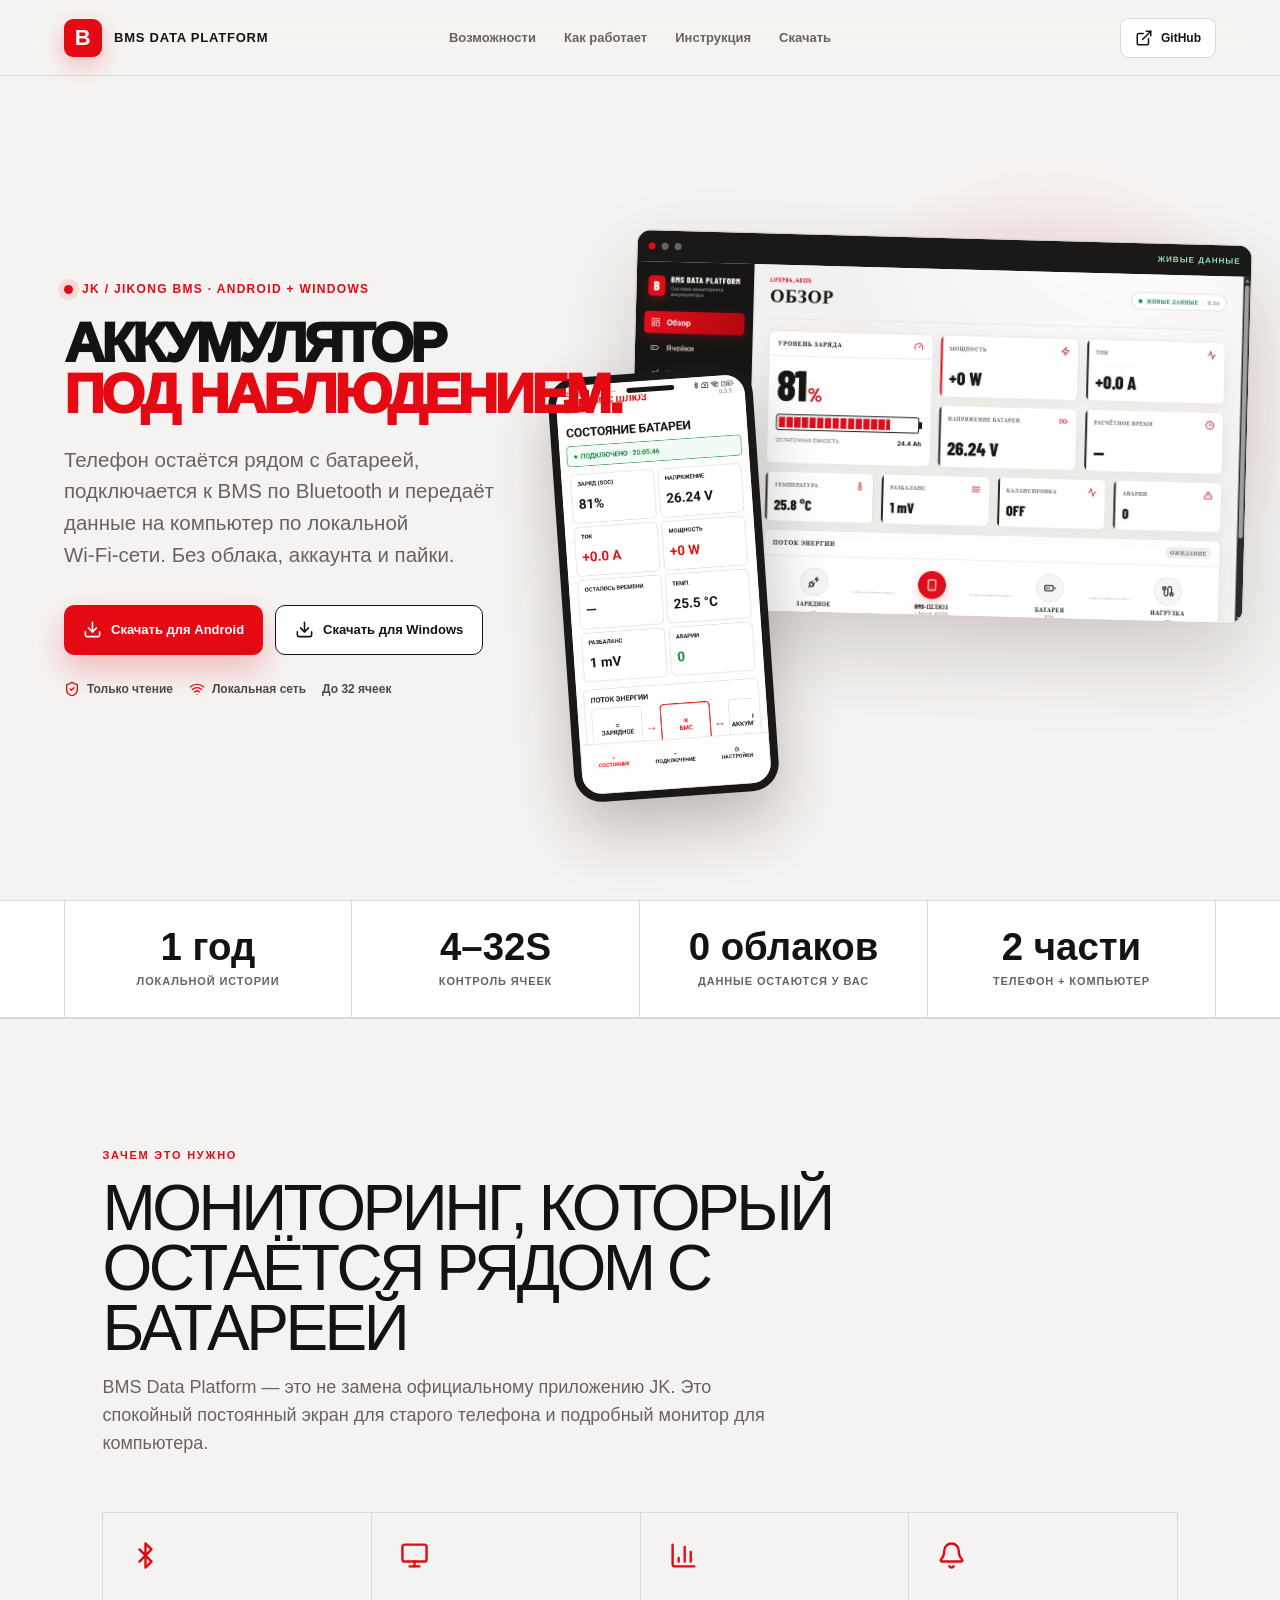
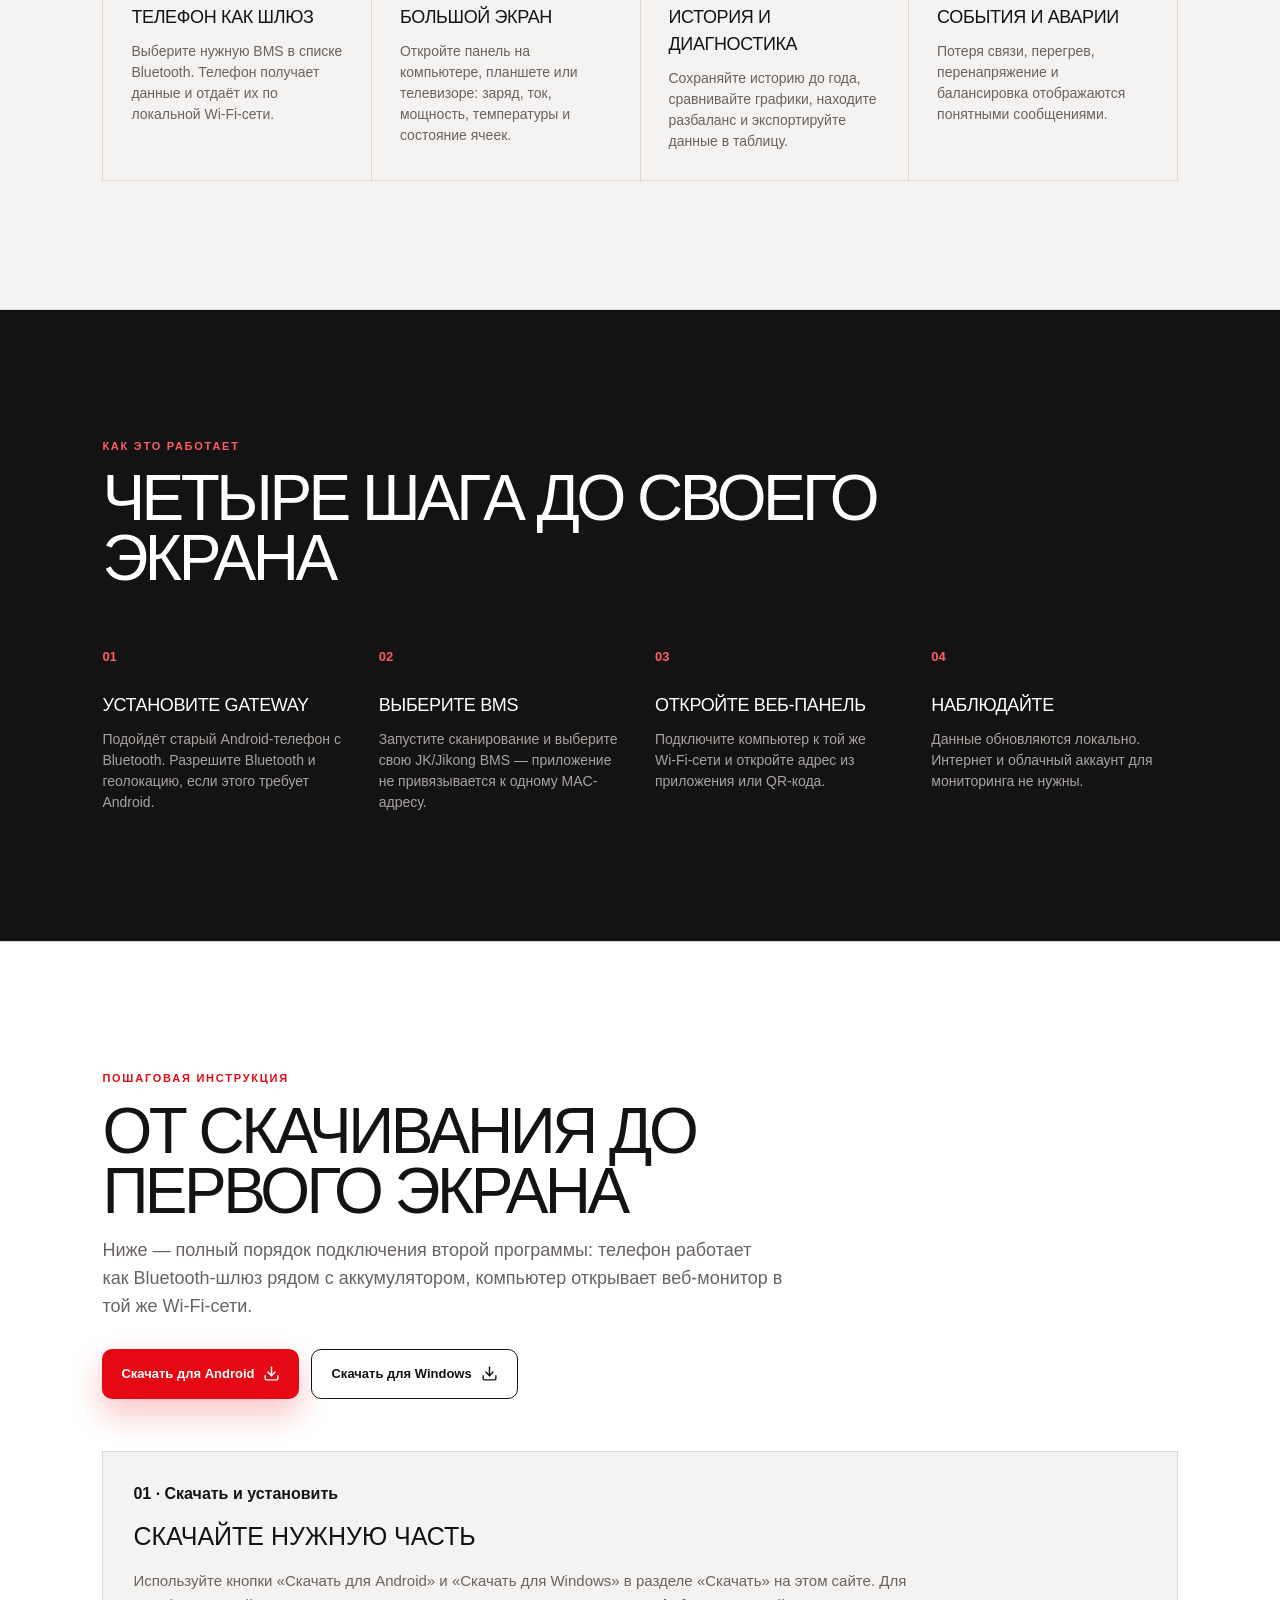
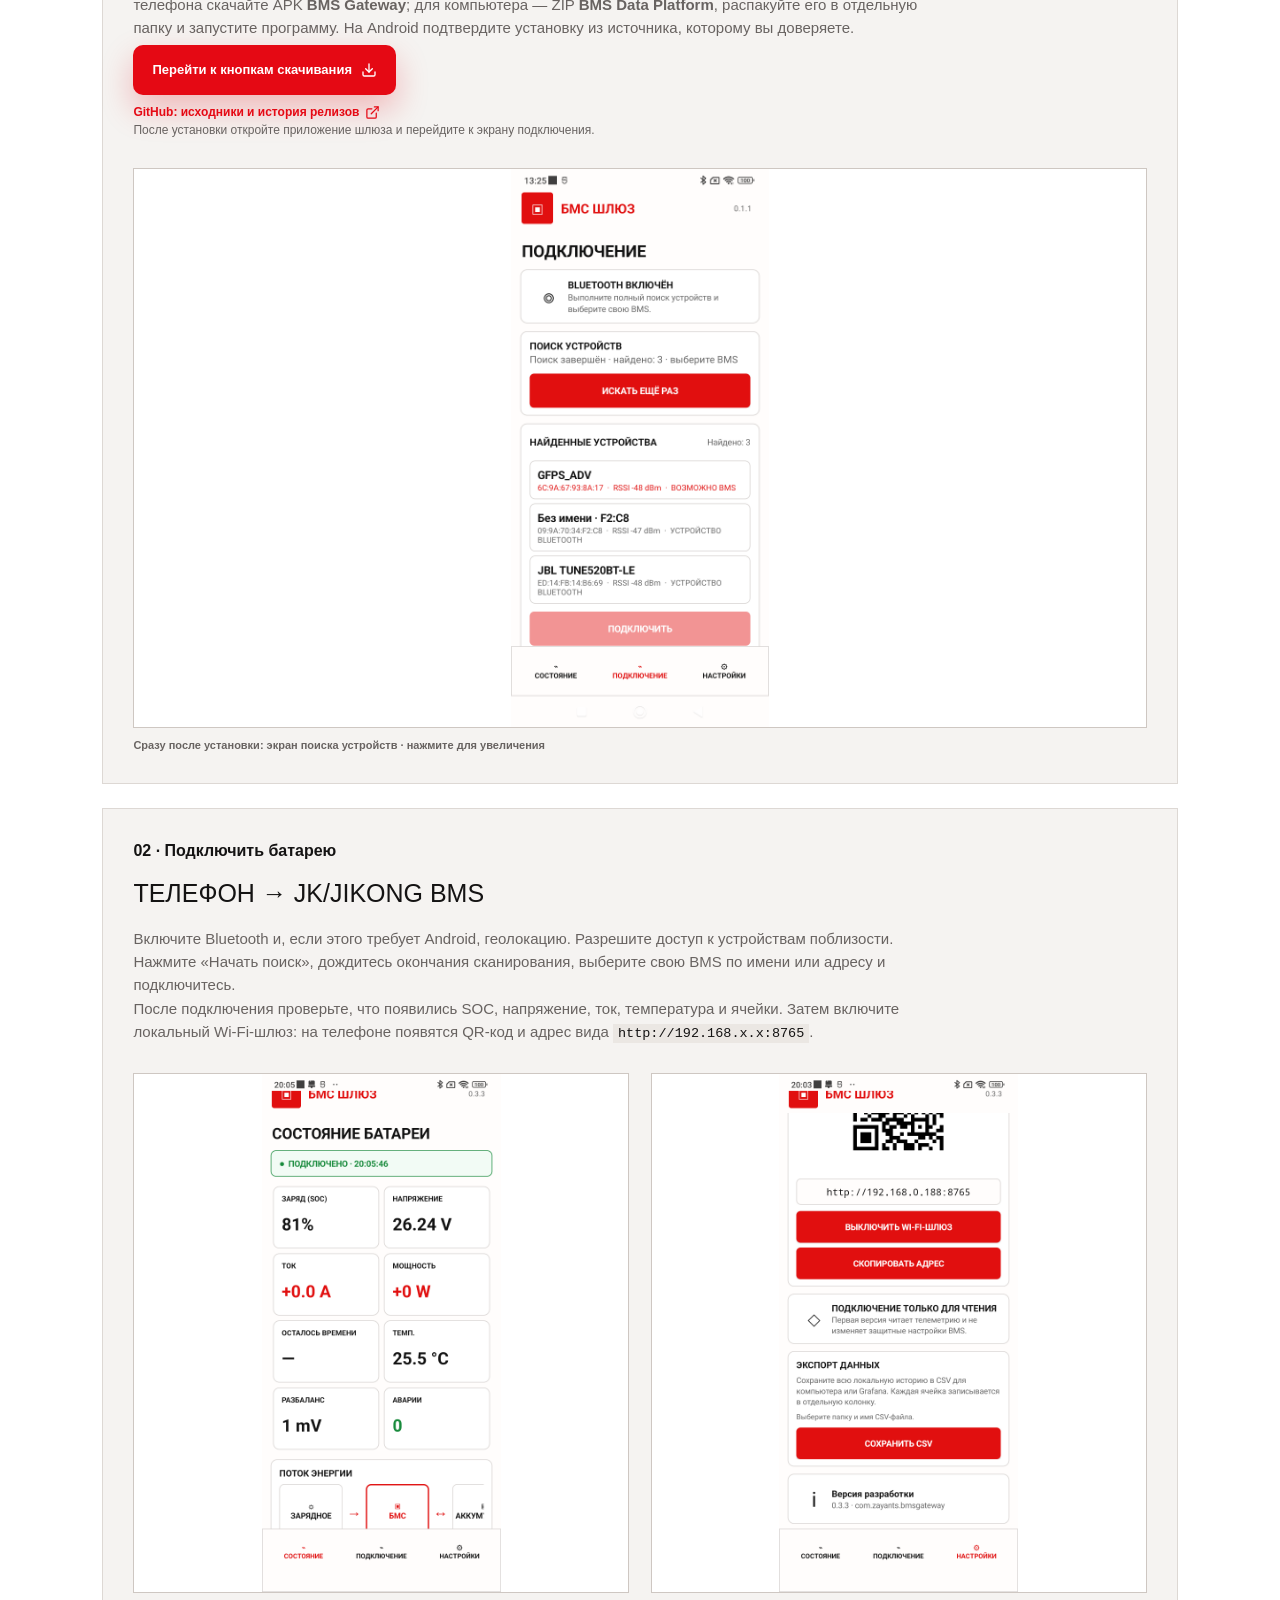
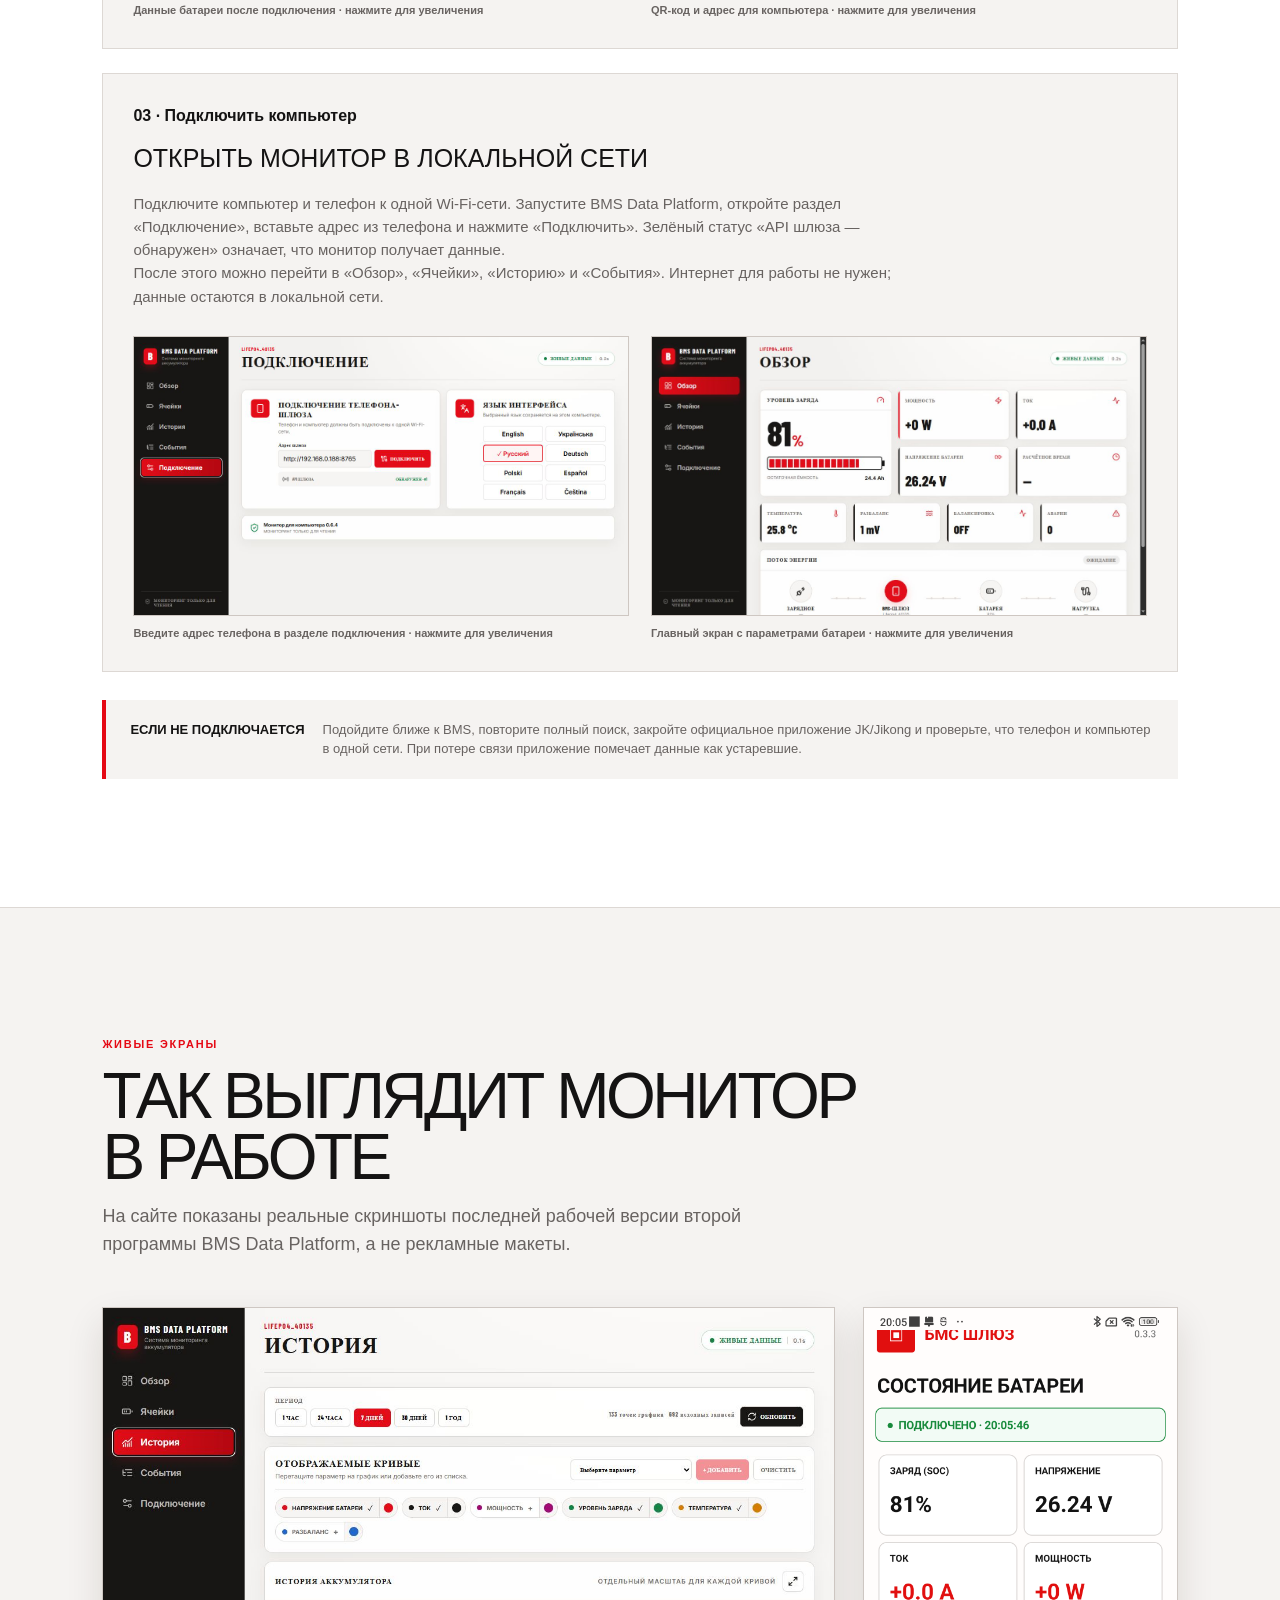
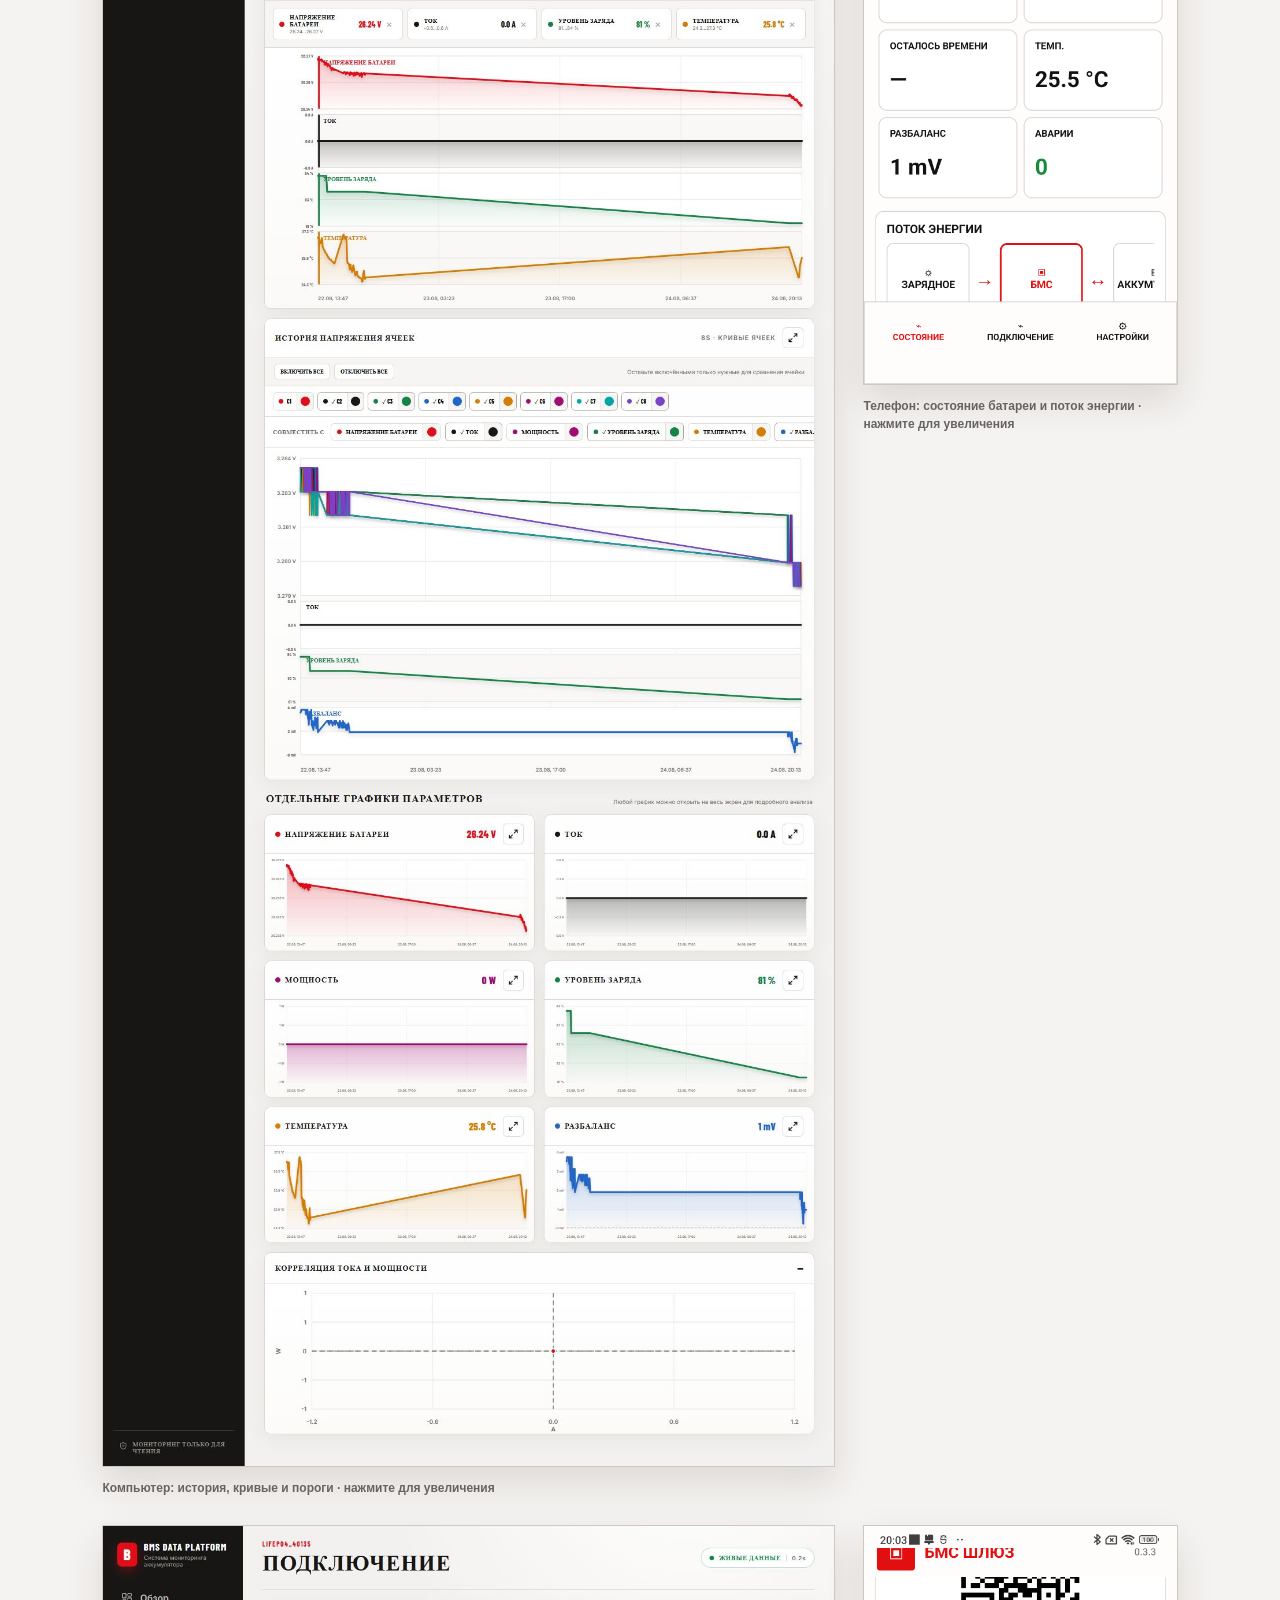
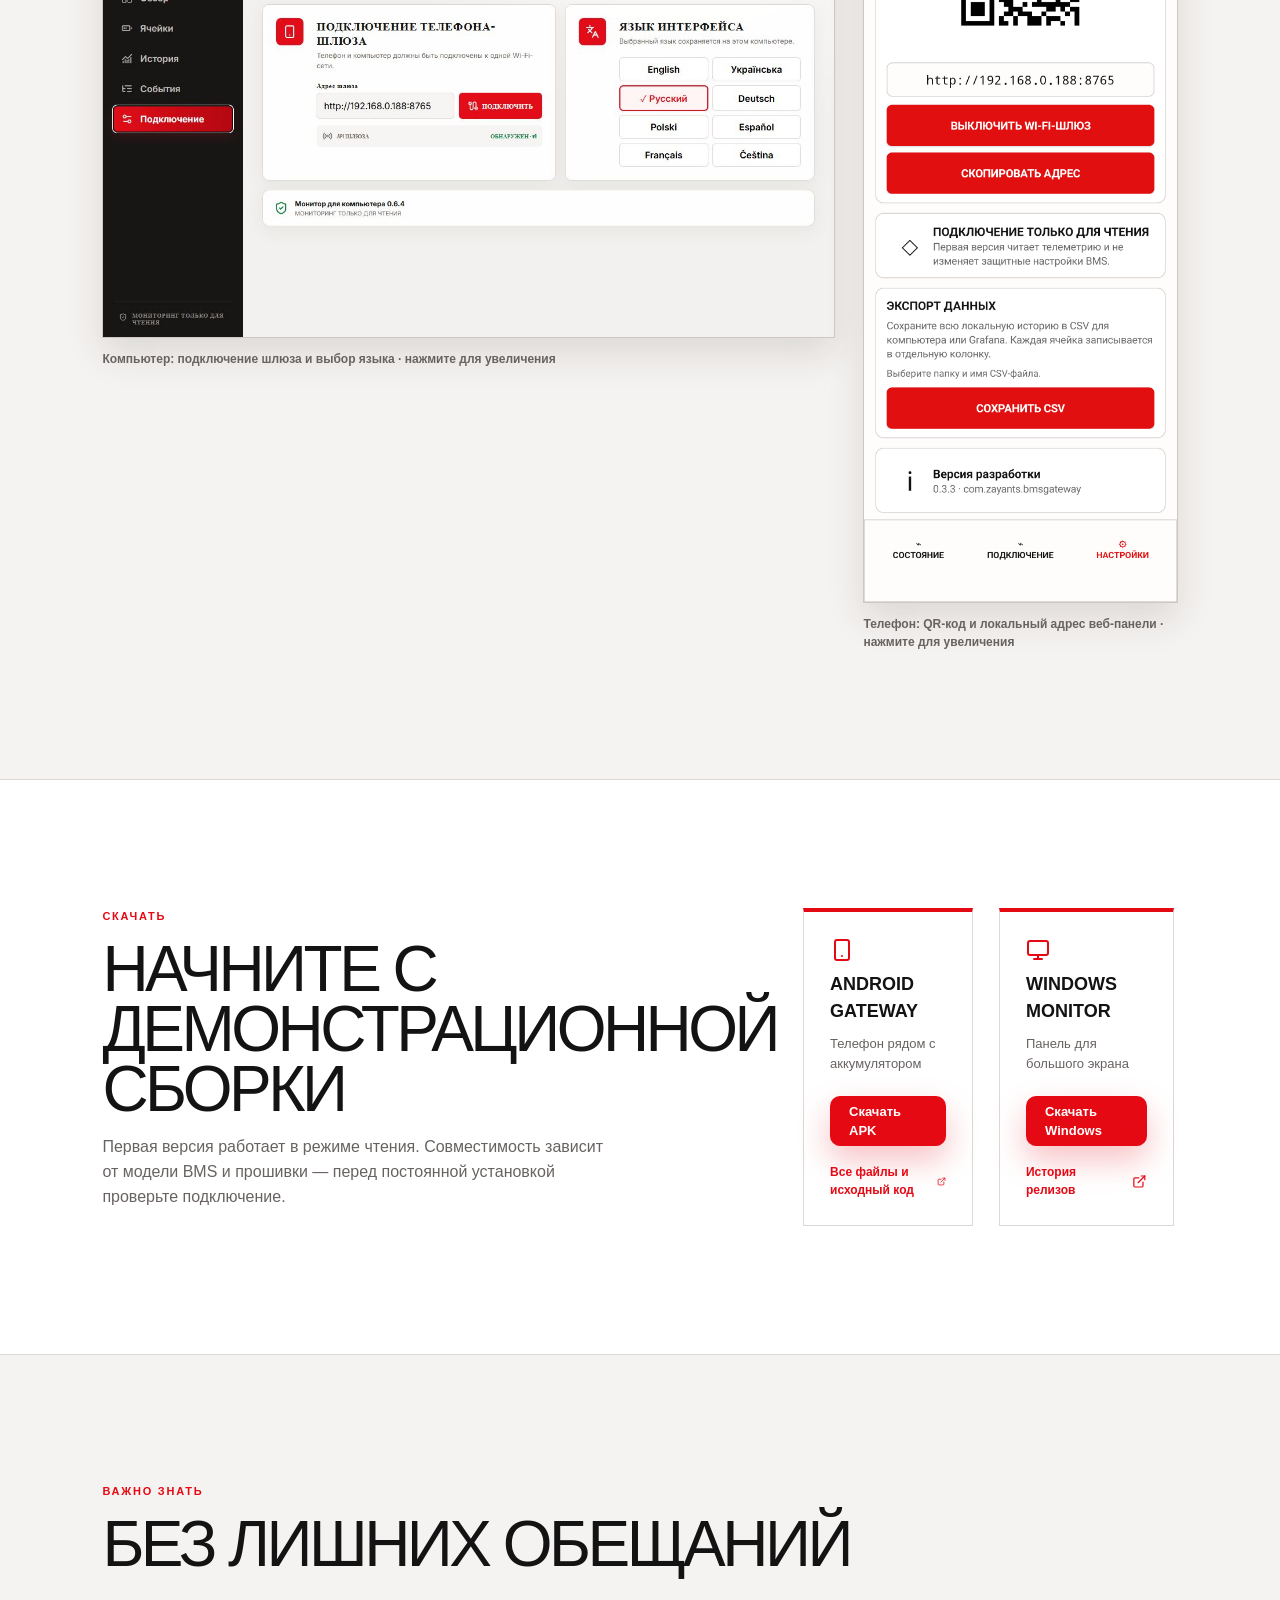
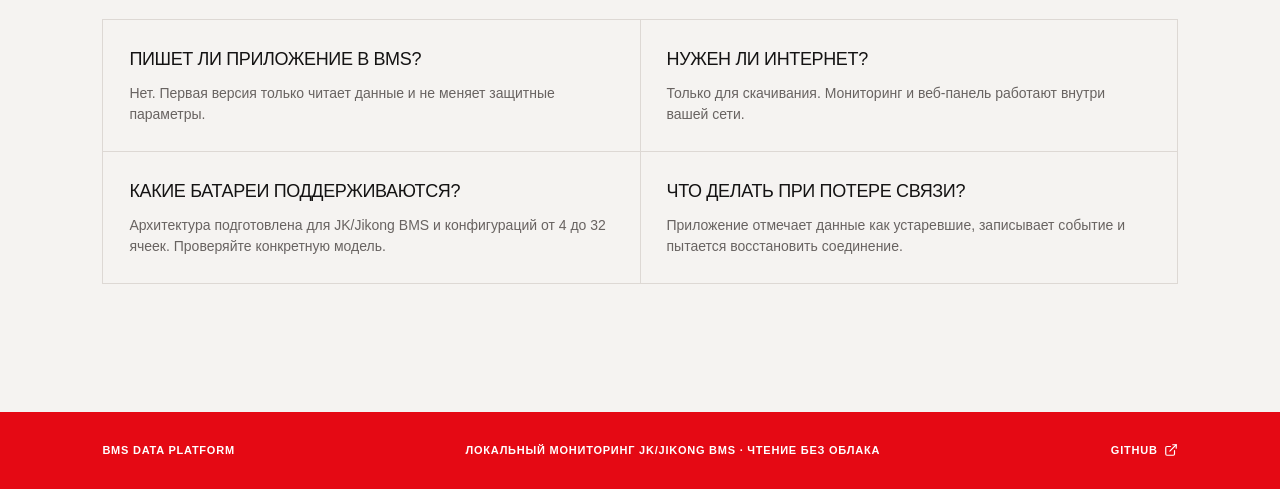
==== index.html @ 6b62d97e "Update download links for v0.7.30" ====
<!DOCTYPE html><html lang="ru"><head><meta charSet="utf-8"/><meta name="viewport" content="width=device-width, initial-scale=1"/><link rel="preload" href="/desktop-overview.png" as="image"/><link rel="preload" href="/android-status.png" as="image"/><link rel="stylesheet" href="/_next/static/css/index.C4eH7wwe.css" data-rsc-css-href="/_next/static/css/index.C4eH7wwe.css" data-precedence="vite-rsc/importer-resources"/><link rel="modulepreload" fetchPriority="low" href="/_next/static/chunks/index-C7ESdhHn.js"/><script src="/_next/static/chunks/rolldown-runtime-C60lm6uB.js" type="module" async=""></script><script src="/_next/static/chunks/framework-D_rUT4EX.js" type="module" async=""></script><link rel="modulepreload" href="/_next/static/chunks/layout-segment-context-scbyDpxC.js" crossorigin=""/><link rel="modulepreload" href="/_next/static/chunks/Icon-DGqOihj9.js" crossorigin=""/><link rel="modulepreload" href="/_next/static/chunks/LightboxImage-9a_vE-aG.js" crossorigin=""/><title>BMS Data Platform — мониторинг JK BMS</title><meta name="description" content="Телефонный Bluetooth-шлюз и компьютерный монитор для JK/Jikong BMS. Локальная история, графики и диагностика без облака."/><script>Object.assign(((self[Symbol.for("vinext.navigationRuntime")]??={bootstrap:{routeManifest:null},functions:{}}).bootstrap.rsc??={rsc:[]}),{params:{},nav:{"pathname":"/","searchParams":[]}})</script><link rel="modulepreload" href="/_next/static/chunks/index-C7ESdhHn.js" />
</head><body><main><header class="site-header"><a class="brand" href="#top" aria-label="BMS Data Platform — начало страницы"><span>B</span><strong>BMS DATA PLATFORM</strong></a><nav aria-label="Основная навигация"><a href="#features">Возможности</a><a href="#how">Как работает</a><a href="#guide">Инструкция</a><a href="#download">Скачать</a></nav><a class="header-github" href="https://github.com/zayants/bms-data-platform/releases/tag/v0.7.30" target="_blank" rel="noreferrer"><svg xmlns="http://www.w3.org/2000/svg" width="18" height="18" viewBox="0 0 24 24" fill="none" stroke="currentColor" stroke-width="2" stroke-linecap="round" stroke-linejoin="round" class="lucide lucide-external-link" aria-hidden="true"><path d="M15 3h6v6"></path><path d="M10 14 21 3"></path><path d="M18 13v6a2 2 0 0 1-2 2H5a2 2 0 0 1-2-2V8a2 2 0 0 1 2-2h6"></path></svg> GitHub</a></header><section id="top" class="hero"><div class="hero-copy"><div class="eyebrow"><span></span> JK / Jikong BMS · Android + Windows</div><h1>Аккумулятор<br/><em>под наблюдением.</em></h1><p class="lead">Телефон остаётся рядом с батареей, подключается к BMS по Bluetooth и передаёт данные на компьютер по локальной Wi‑Fi‑сети. Без облака, аккаунта и пайки.</p><div class="hero-actions"><a class="button primary" href="https://github.com/zayants/bms-data-platform/releases/download/v0.7.30/BMS-Gateway-0.4.5-Android.apk"><svg xmlns="http://www.w3.org/2000/svg" width="19" height="19" viewBox="0 0 24 24" fill="none" stroke="currentColor" stroke-width="2" stroke-linecap="round" stroke-linejoin="round" class="lucide lucide-download" aria-hidden="true"><path d="M12 15V3"></path><path d="M21 15v4a2 2 0 0 1-2 2H5a2 2 0 0 1-2-2v-4"></path><path d="m7 10 5 5 5-5"></path></svg> Скачать для Android</a><a class="button secondary" href="https://github.com/zayants/bms-data-platform/releases/download/v0.7.30/BMS-Data-Platform-0.7.30-Windows-x64.zip"><svg xmlns="http://www.w3.org/2000/svg" width="19" height="19" viewBox="0 0 24 24" fill="none" stroke="currentColor" stroke-width="2" stroke-linecap="round" stroke-linejoin="round" class="lucide lucide-download" aria-hidden="true"><path d="M12 15V3"></path><path d="M21 15v4a2 2 0 0 1-2 2H5a2 2 0 0 1-2-2v-4"></path><path d="m7 10 5 5 5-5"></path></svg> Скачать для Windows</a></div><div class="trust-row"><span><svg xmlns="http://www.w3.org/2000/svg" width="24" height="24" viewBox="0 0 24 24" fill="none" stroke="currentColor" stroke-width="2" stroke-linecap="round" stroke-linejoin="round" class="lucide lucide-shield-check" aria-hidden="true"><path d="M20 13c0 5-3.5 7.5-7.66 8.95a1 1 0 0 1-.67-.01C7.5 20.5 4 18 4 13V6a1 1 0 0 1 1-1c2 0 4.5-1.2 6.24-2.72a1.17 1.17 0 0 1 1.52 0C14.51 3.81 17 5 19 5a1 1 0 0 1 1 1z"></path><path d="m9 12 2 2 4-4"></path></svg> Только чтение</span><span><svg xmlns="http://www.w3.org/2000/svg" width="24" height="24" viewBox="0 0 24 24" fill="none" stroke="currentColor" stroke-width="2" stroke-linecap="round" stroke-linejoin="round" class="lucide lucide-wifi" aria-hidden="true"><path d="M12 20h.01"></path><path d="M2 8.82a15 15 0 0 1 20 0"></path><path d="M5 12.859a10 10 0 0 1 14 0"></path><path d="M8.5 16.429a5 5 0 0 1 7 0"></path></svg> Локальная сеть</span><span>До 32 ячеек</span></div></div><div class="hero-product" aria-label="Реальные экраны BMS Data Platform"><div class="screen-window"><div class="window-bar"><i></i><i></i><i></i><span>ЖИВЫЕ ДАННЫЕ</span></div><img src="/desktop-overview.png" alt="Реальный экран BMS Monitor с зарядом, мощностью и ячейками"/></div><div class="phone-frame"><img src="/android-status.png" alt="Реальный экран мобильного шлюза BMS с QR-кодом Wi-Fi"/></div></div></section><section class="proof-strip" aria-label="Ключевые возможности"><div><strong>1 год</strong><span>локальной истории</span></div><div><strong>4–32S</strong><span>контроль ячеек</span></div><div><strong>0 облаков</strong><span>данные остаются у вас</span></div><div><strong>2 части</strong><span>телефон + компьютер</span></div></section><section id="features" class="section features-section"><div class="section-kicker">Зачем это нужно</div><h2>Мониторинг, который остаётся рядом с батареей</h2><p class="section-intro">BMS Data Platform — это не замена официальному приложению JK. Это спокойный постоянный экран для старого телефона и подробный монитор для компьютера.</p><div class="feature-grid"><article><svg xmlns="http://www.w3.org/2000/svg" width="24" height="24" viewBox="0 0 24 24" fill="none" stroke="currentColor" stroke-width="2" stroke-linecap="round" stroke-linejoin="round" class="lucide lucide-bluetooth" aria-hidden="true"><path d="m7 7 10 10-5 5V2l5 5L7 17"></path></svg><h3>Телефон как шлюз</h3><p>Выберите нужную BMS в списке Bluetooth. Телефон получает данные и отдаёт их по локальной Wi‑Fi‑сети.</p></article><article><svg xmlns="http://www.w3.org/2000/svg" width="24" height="24" viewBox="0 0 24 24" fill="none" stroke="currentColor" stroke-width="2" stroke-linecap="round" stroke-linejoin="round" class="lucide lucide-monitor" aria-hidden="true"><rect width="20" height="14" x="2" y="3" rx="2"></rect><line x1="8" x2="16" y1="21" y2="21"></line><line x1="12" x2="12" y1="17" y2="21"></line></svg><h3>Большой экран</h3><p>Откройте панель на компьютере, планшете или телевизоре: заряд, ток, мощность, температуры и состояние ячеек.</p></article><article><svg xmlns="http://www.w3.org/2000/svg" width="24" height="24" viewBox="0 0 24 24" fill="none" stroke="currentColor" stroke-width="2" stroke-linecap="round" stroke-linejoin="round" class="lucide lucide-chart-column" aria-hidden="true"><path d="M3 3v16a2 2 0 0 0 2 2h16"></path><path d="M18 17V9"></path><path d="M13 17V5"></path><path d="M8 17v-3"></path></svg><h3>История и диагностика</h3><p>Сохраняйте историю до года, сравнивайте графики, находите разбаланс и экспортируйте данные в таблицу.</p></article><article><svg xmlns="http://www.w3.org/2000/svg" width="24" height="24" viewBox="0 0 24 24" fill="none" stroke="currentColor" stroke-width="2" stroke-linecap="round" stroke-linejoin="round" class="lucide lucide-bell" aria-hidden="true"><path d="M10.268 21a2 2 0 0 0 3.464 0"></path><path d="M3.262 15.326A1 1 0 0 0 4 17h16a1 1 0 0 0 .74-1.673C19.41 13.956 18 12.499 18 8A6 6 0 0 0 6 8c0 4.499-1.411 5.956-2.738 7.326"></path></svg><h3>События и аварии</h3><p>Потеря связи, перегрев, перенапряжение и балансировка отображаются понятными сообщениями.</p></article></div></section><section id="how" class="section how-section"><div class="section-kicker">Как это работает</div><h2>Четыре шага до своего экрана</h2><div class="steps"><div><b>01</b><h3>Установите Gateway</h3><p>Подойдёт старый Android-телефон с Bluetooth. Разрешите Bluetooth и геолокацию, если этого требует Android.</p></div><div><b>02</b><h3>Выберите BMS</h3><p>Запустите сканирование и выберите свою JK/Jikong BMS — приложение не привязывается к одному MAC-адресу.</p></div><div><b>03</b><h3>Откройте веб-панель</h3><p>Подключите компьютер к той же Wi‑Fi‑сети и откройте адрес из приложения или QR-кода.</p></div><div><b>04</b><h3>Наблюдайте</h3><p>Данные обновляются локально. Интернет и облачный аккаунт для мониторинга не нужны.</p></div></div></section><section id="guide" class="section guide-section"><div class="section-kicker">Пошаговая инструкция</div><h2>От скачивания до первого экрана</h2><p class="section-intro">Ниже — полный порядок подключения второй программы: телефон работает как Bluetooth-шлюз рядом с аккумулятором, компьютер открывает веб-монитор в той же Wi‑Fi-сети.</p><div class="guide-download-actions" aria-label="Скачать приложения перед началом инструкции"><a class="button primary" href="https://github.com/zayants/bms-data-platform/releases/download/v0.7.30/BMS-Gateway-0.4.5-Android.apk">Скачать для Android <svg xmlns="http://www.w3.org/2000/svg" width="17" height="17" viewBox="0 0 24 24" fill="none" stroke="currentColor" stroke-width="2" stroke-linecap="round" stroke-linejoin="round" class="lucide lucide-download" aria-hidden="true"><path d="M12 15V3"></path><path d="M21 15v4a2 2 0 0 1-2 2H5a2 2 0 0 1-2-2v-4"></path><path d="m7 10 5 5 5-5"></path></svg></a><a class="button secondary" href="https://github.com/zayants/bms-data-platform/releases/download/v0.7.30/BMS-Data-Platform-0.7.30-Windows-x64.zip">Скачать для Windows <svg xmlns="http://www.w3.org/2000/svg" width="17" height="17" viewBox="0 0 24 24" fill="none" stroke="currentColor" stroke-width="2" stroke-linecap="round" stroke-linejoin="round" class="lucide lucide-download" aria-hidden="true"><path d="M12 15V3"></path><path d="M21 15v4a2 2 0 0 1-2 2H5a2 2 0 0 1-2-2v-4"></path><path d="m7 10 5 5 5-5"></path></svg></a></div><div class="guide-list"><article class="guide-step"><div class="guide-copy"><b>01 · Скачать и установить</b><h3>Скачайте нужную часть</h3><p>Используйте кнопки «Скачать для Android» и «Скачать для Windows» в разделе «Скачать» на этом сайте. Для телефона скачайте APK <strong>BMS Gateway</strong>; для компьютера — ZIP <strong>BMS Data Platform</strong>, распакуйте его в отдельную папку и запустите программу. На Android подтвердите установку из источника, которому вы доверяете.</p><a class="button primary" href="#download">Перейти к кнопкам скачивания <svg xmlns="http://www.w3.org/2000/svg" width="16" height="16" viewBox="0 0 24 24" fill="none" stroke="currentColor" stroke-width="2" stroke-linecap="round" stroke-linejoin="round" class="lucide lucide-download" aria-hidden="true"><path d="M12 15V3"></path><path d="M21 15v4a2 2 0 0 1-2 2H5a2 2 0 0 1-2-2v-4"></path><path d="m7 10 5 5 5-5"></path></svg></a><a class="text-link" href="https://github.com/zayants/bms-data-platform/releases/tag/v0.7.30" target="_blank" rel="noreferrer">GitHub: исходники и история релизов <svg xmlns="http://www.w3.org/2000/svg" width="15" height="15" viewBox="0 0 24 24" fill="none" stroke="currentColor" stroke-width="2" stroke-linecap="round" stroke-linejoin="round" class="lucide lucide-external-link" aria-hidden="true"><path d="M15 3h6v6"></path><path d="M10 14 21 3"></path><path d="M18 13v6a2 2 0 0 1-2 2H5a2 2 0 0 1-2-2V8a2 2 0 0 1 2-2h6"></path></svg></a><p class="guide-note">После установки откройте приложение шлюза и перейдите к экрану подключения.</p></div><figure><button class="zoomable-image" type="button" aria-label="Увеличить изображение: Экран поиска Bluetooth-устройств BMS Gateway"><img src="/guide-phone-scan.png" alt="Экран поиска Bluetooth-устройств BMS Gateway"/></button><figcaption>Сразу после установки: экран поиска устройств · нажмите для увеличения</figcaption></figure></article><article class="guide-step"><div class="guide-copy"><b>02 · Подключить батарею</b><h3>Телефон → JK/Jikong BMS</h3><p>Включите Bluetooth и, если этого требует Android, геолокацию. Разрешите доступ к устройствам поблизости. Нажмите «Начать поиск», дождитесь окончания сканирования, выберите свою BMS по имени или адресу и подключитесь.</p><p>После подключения проверьте, что появились SOC, напряжение, ток, температура и ячейки. Затем включите локальный Wi‑Fi‑шлюз: на телефоне появятся QR-код и адрес вида <code>http://192.168.x.x:8765</code>.</p></div><div class="guide-pair"><figure><button class="zoomable-image" type="button" aria-label="Увеличить изображение: Подключённая BMS и показания батареи на телефоне"><img src="/guide-phone-bms.png" alt="Подключённая BMS и показания батареи на телефоне"/></button><figcaption>Данные батареи после подключения · нажмите для увеличения</figcaption></figure><figure><button class="zoomable-image" type="button" aria-label="Увеличить изображение: QR-код и адрес локального Wi-Fi-шлюза"><img src="/guide-phone-wifi.png" alt="QR-код и адрес локального Wi-Fi-шлюза"/></button><figcaption>QR-код и адрес для компьютера · нажмите для увеличения</figcaption></figure></div></article><article class="guide-step"><div class="guide-copy"><b>03 · Подключить компьютер</b><h3>Открыть монитор в локальной сети</h3><p>Подключите компьютер и телефон к одной Wi‑Fi-сети. Запустите BMS Data Platform, откройте раздел «Подключение», вставьте адрес из телефона и нажмите «Подключить». Зелёный статус «API шлюза — обнаружен» означает, что монитор получает данные.</p><p>После этого можно перейти в «Обзор», «Ячейки», «Историю» и «События». Интернет для работы не нужен; данные остаются в локальной сети.</p></div><div class="guide-pair"><figure><button class="zoomable-image" type="button" aria-label="Увеличить изображение: Экран подключения компьютера к телефонному шлюзу"><img src="/guide-desktop-connection.png" alt="Экран подключения компьютера к телефонному шлюзу"/></button><figcaption>Введите адрес телефона в разделе подключения · нажмите для увеличения</figcaption></figure><figure><button class="zoomable-image" type="button" aria-label="Увеличить изображение: Главный экран BMS Data Platform на компьютере"><img src="/guide-desktop-overview.png" alt="Главный экран BMS Data Platform на компьютере"/></button><figcaption>Главный экран с параметрами батареи · нажмите для увеличения</figcaption></figure></div></article></div><div class="guide-troubles"><strong>Если не подключается</strong><span>Подойдите ближе к BMS, повторите полный поиск, закройте официальное приложение JK/Jikong и проверьте, что телефон и компьютер в одной сети. При потере связи приложение помечает данные как устаревшие.</span></div></section><section class="section screenshots-section"><div class="section-kicker">Живые экраны</div><h2>Так выглядит монитор в работе</h2><p class="section-intro">На сайте показаны реальные скриншоты последней рабочей версии второй программы BMS Data Platform, а не рекламные макеты.</p><div class="shot-grid"><figure><button class="zoomable-image" type="button" aria-label="Увеличить изображение: Реальный экран истории BMS Data Platform"><img src="/desktop-history.png" alt="Реальный экран истории BMS Data Platform"/></button><figcaption>Компьютер: история, кривые и пороги · нажмите для увеличения</figcaption></figure><figure><button class="zoomable-image" type="button" aria-label="Увеличить изображение: Реальный экран состояния батареи BMS Gateway"><img src="/android-status.png" alt="Реальный экран состояния батареи BMS Gateway"/></button><figcaption>Телефон: состояние батареи и поток энергии · нажмите для увеличения</figcaption></figure><figure><button class="zoomable-image" type="button" aria-label="Увеличить изображение: Реальный экран подключения BMS Data Platform"><img src="/desktop-connection.png" alt="Реальный экран подключения BMS Data Platform"/></button><figcaption>Компьютер: подключение шлюза и выбор языка · нажмите для увеличения</figcaption></figure><figure><button class="zoomable-image" type="button" aria-label="Увеличить изображение: Реальный экран Wi-Fi шлюза BMS Gateway"><img src="/android-wifi.png" alt="Реальный экран Wi-Fi шлюза BMS Gateway"/></button><figcaption>Телефон: QR-код и локальный адрес веб-панели · нажмите для увеличения</figcaption></figure></div></section><section id="download" class="section download-section"><div><div class="section-kicker">Скачать</div><h2>Начните с демонстрационной сборки</h2><p>Первая версия работает в режиме чтения. Совместимость зависит от модели BMS и прошивки — перед постоянной установкой проверьте подключение.</p></div><div class="download-card"><svg xmlns="http://www.w3.org/2000/svg" width="24" height="24" viewBox="0 0 24 24" fill="none" stroke="currentColor" stroke-width="2" stroke-linecap="round" stroke-linejoin="round" class="lucide lucide-smartphone" aria-hidden="true"><rect width="14" height="20" x="5" y="2" rx="2" ry="2"></rect><path d="M12 18h.01"></path></svg><strong>Android Gateway</strong><span>Телефон рядом с аккумулятором</span><a class="button primary" href="https://github.com/zayants/bms-data-platform/releases/download/v0.7.30/BMS-Gateway-0.4.5-Android.apk">Скачать APK <svg xmlns="http://www.w3.org/2000/svg" width="17" height="17" viewBox="0 0 24 24" fill="none" stroke="currentColor" stroke-width="2" stroke-linecap="round" stroke-linejoin="round" class="lucide lucide-download" aria-hidden="true"><path d="M12 15V3"></path><path d="M21 15v4a2 2 0 0 1-2 2H5a2 2 0 0 1-2-2v-4"></path><path d="m7 10 5 5 5-5"></path></svg></a><a class="text-link" href="https://github.com/zayants/bms-data-platform/releases/tag/v0.7.30" target="_blank" rel="noreferrer">Все файлы и исходный код <svg xmlns="http://www.w3.org/2000/svg" width="15" height="15" viewBox="0 0 24 24" fill="none" stroke="currentColor" stroke-width="2" stroke-linecap="round" stroke-linejoin="round" class="lucide lucide-external-link" aria-hidden="true"><path d="M15 3h6v6"></path><path d="M10 14 21 3"></path><path d="M18 13v6a2 2 0 0 1-2 2H5a2 2 0 0 1-2-2V8a2 2 0 0 1 2-2h6"></path></svg></a></div><div class="download-card"><svg xmlns="http://www.w3.org/2000/svg" width="24" height="24" viewBox="0 0 24 24" fill="none" stroke="currentColor" stroke-width="2" stroke-linecap="round" stroke-linejoin="round" class="lucide lucide-monitor" aria-hidden="true"><rect width="20" height="14" x="2" y="3" rx="2"></rect><line x1="8" x2="16" y1="21" y2="21"></line><line x1="12" x2="12" y1="17" y2="21"></line></svg><strong>Windows Monitor</strong><span>Панель для большого экрана</span><a class="button primary" href="https://github.com/zayants/bms-data-platform/releases/download/v0.7.30/BMS-Data-Platform-0.7.30-Windows-x64.zip">Скачать Windows <svg xmlns="http://www.w3.org/2000/svg" width="17" height="17" viewBox="0 0 24 24" fill="none" stroke="currentColor" stroke-width="2" stroke-linecap="round" stroke-linejoin="round" class="lucide lucide-download" aria-hidden="true"><path d="M12 15V3"></path><path d="M21 15v4a2 2 0 0 1-2 2H5a2 2 0 0 1-2-2v-4"></path><path d="m7 10 5 5 5-5"></path></svg></a><a class="text-link" href="https://github.com/zayants/bms-data-platform/releases/tag/v0.7.30" target="_blank" rel="noreferrer">История релизов <svg xmlns="http://www.w3.org/2000/svg" width="15" height="15" viewBox="0 0 24 24" fill="none" stroke="currentColor" stroke-width="2" stroke-linecap="round" stroke-linejoin="round" class="lucide lucide-external-link" aria-hidden="true"><path d="M15 3h6v6"></path><path d="M10 14 21 3"></path><path d="M18 13v6a2 2 0 0 1-2 2H5a2 2 0 0 1-2-2V8a2 2 0 0 1 2-2h6"></path></svg></a></div></section><section class="section faq-section"><div class="section-kicker">Важно знать</div><h2>Без лишних обещаний</h2><div class="faq-grid"><div><h3>Пишет ли приложение в BMS?</h3><p>Нет. Первая версия только читает данные и не меняет защитные параметры.</p></div><div><h3>Нужен ли интернет?</h3><p>Только для скачивания. Мониторинг и веб-панель работают внутри вашей сети.</p></div><div><h3>Какие батареи поддерживаются?</h3><p>Архитектура подготовлена для JK/Jikong BMS и конфигураций от 4 до 32 ячеек. Проверяйте конкретную модель.</p></div><div><h3>Что делать при потере связи?</h3><p>Приложение отмечает данные как устаревшие, записывает событие и пытается восстановить соединение.</p></div></div></section><footer><span>BMS DATA PLATFORM</span><span>Локальный мониторинг JK/Jikong BMS · чтение без облака</span><a href="https://github.com/zayants/bms-data-platform/releases/tag/v0.7.30" target="_blank" rel="noreferrer">GitHub <svg xmlns="http://www.w3.org/2000/svg" width="14" height="14" viewBox="0 0 24 24" fill="none" stroke="currentColor" stroke-width="2" stroke-linecap="round" stroke-linejoin="round" class="lucide lucide-external-link" aria-hidden="true"><path d="M15 3h6v6"></path><path d="M10 14 21 3"></path><path d="M18 13v6a2 2 0 0 1-2 2H5a2 2 0 0 1-2-2V8a2 2 0 0 1 2-2h6"></path></svg></a></footer></main><script type="module" src="/_next/static/chunks/index-C7ESdhHn.js" id="_R_" async=""></script><script>((self[Symbol.for("vinext.navigationRuntime")]??={bootstrap:{routeManifest:null},functions:{}}).bootstrap.rsc??={rsc:[]}).rsc.push("0:{\"page:/\":\"$L1\",\"layout:/\":\"$L2\",\"route:/\":\"$L3\",\"__route\":\"route:/\",\"__interceptionContext\":null,\"__layoutIds\":[\"layout:/\"],\"__rootLayout\":\"/\",\"__bfcacheSegmentIdentities\":{\"layout:/\":\"[\\\"layout\\\",\\\"layout:/\\\",\\\"root-boundary:/\\\",\\\"\\\"]\",\"page:/\":\"[\\\"page\\\",\\\"page:/\\\",\\\"root-boundary:/\\\",\\\"\\\"]\"},\"__srcPage\":[\"page\"],\"__layoutFlags\":{\"layout:/\":\"s\"},\"__artifactCompatibility\":{\"schemaVersion\":1,\"graphVersion\":\"app-route-graph:1177fd80f83fa7b0\",\"deploymentVersion\":\"cde2f8dd-7753-4690-8797-e16e4f80d6b5\",\"appElementsSchemaVersion\":1,\"rscPayloadSchemaVersion\":1,\"rootBoundaryId\":\"/\",\"renderEpoch\":null}}\n")</script><script>((self[Symbol.for("vinext.navigationRuntime")]??={bootstrap:{routeManifest:null},functions:{}}).bootstrap.rsc??={rsc:[]}).rsc.push("4:I[\"416c5e021802\",[],\"Children\",1]\n")</script><script>((self[Symbol.for("vinext.navigationRuntime")]??={bootstrap:{routeManifest:null},functions:{}}).bootstrap.rsc??={rsc:[]}).rsc.push("5:I[\"8b58cbad025d\",[],\"GlobalErrorBoundary\",1]\n")</script><script>((self[Symbol.for("vinext.navigationRuntime")]??={bootstrap:{routeManifest:null},functions:{}}).bootstrap.rsc??={rsc:[]}).rsc.push("6:I[\"4d0b646553ed\",[],\"default\",1]\n")</script><script>((self[Symbol.for("vinext.navigationRuntime")]??={bootstrap:{routeManifest:null},functions:{}}).bootstrap.rsc??={rsc:[]}).rsc.push("7:I[\"8b58cbad025d\",[],\"ErrorBoundary\",1]\n")</script><script>((self[Symbol.for("vinext.navigationRuntime")]??={bootstrap:{routeManifest:null},functions:{}}).bootstrap.rsc??={rsc:[]}).rsc.push("8:I[\"f4fa97b4c255\",[],\"LayoutSegmentProvider\",1]\n")</script><script>((self[Symbol.for("vinext.navigationRuntime")]??={bootstrap:{routeManifest:null},functions:{}}).bootstrap.rsc??={rsc:[]}).rsc.push("9:I[\"416c5e021802\",[],\"Slot\",1]\n")</script><script>((self[Symbol.for("vinext.navigationRuntime")]??={bootstrap:{routeManifest:null},functions:{}}).bootstrap.rsc??={rsc:[]}).rsc.push("a:I[\"8b58cbad025d\",[],\"NotFoundBoundary\",1]\n")</script><script>((self[Symbol.for("vinext.navigationRuntime")]??={bootstrap:{routeManifest:null},functions:{}}).bootstrap.rsc??={rsc:[]}).rsc.push("b:I[\"877bf9fc4568\",[],\"AppRouterScrollTarget\",1]\n")</script><script>((self[Symbol.for("vinext.navigationRuntime")]??={bootstrap:{routeManifest:null},functions:{}}).bootstrap.rsc??={rsc:[]}).rsc.push("c:I[\"8b58cbad025d\",[],\"RedirectBoundary\",1]\n")</script><script>((self[Symbol.for("vinext.navigationRuntime")]??={bootstrap:{routeManifest:null},functions:{}}).bootstrap.rsc??={rsc:[]}).rsc.push(":HL[\"/_next/static/css/index.C4eH7wwe.css\",\"style\"     ]\n")</script><script>((self[Symbol.for("vinext.navigationRuntime")]??={bootstrap:{routeManifest:null},functions:{}}).bootstrap.rsc??={rsc:[]}).rsc.push("2:[[[\"$\",\"link\",\"css:/_next/static/css/index.C4eH7wwe.css\",{\"rel\":\"stylesheet\",\"precedence\":\"vite-rsc/importer-resources\",\"href\":\"/_next/static/css/index.C4eH7wwe.css\",\"data-rsc-css-href\":\"/_next/static/css/index.C4eH7wwe.css\"}],\"$undefined\"],[\"$\",\"html\",null,{\"lang\":\"ru\",\"children\":[\"$\",\"body\",null,{\"children\":[\"$\",\"$L4\",null,{}]}]}]]\n")</script><script>((self[Symbol.for("vinext.navigationRuntime")]??={bootstrap:{routeManifest:null},functions:{}}).bootstrap.rsc??={rsc:[]}).rsc.push("3:[[[\"$\",\"meta\",null,{\"charSet\":\"utf-8\"}],[[\"$\",\"title\",\"0\",{\"children\":\"BMS Data Platform — мониторинг JK BMS\"}],[\"$\",\"meta\",\"1\",{\"name\":\"description\",\"content\":\"Телефонный Bluetooth-шлюз и компьютерный монитор для JK/Jikong BMS. Локальная история, графики и диагностика без облака.\"}]],[[\"$\",\"meta\",\"0\",{\"name\":\"viewport\",\"content\":\"width=device-width, initial-scale=1\"}]]],[\"$\",\"$L5\",null,{\"fallback\":\"$6\",\"children\":[\"$\",\"$L7\",null,{\"fallback\":\"$6\",\"children\":[\"$\",\"$L8\",null,{\"providerId\":\"layout:/\",\"segmentMap\":{\"children\":[]},\"children\":[\"$\",\"$L9\",null,{\"id\":\"layout:/\",\"parallelSlots\":\"$undefined\",\"children\":[\"$\",\"$La\",null,{\"resetKey\":\"\",\"fallback\":[[\"$\",\"title\",null,{\"children\":\"404: This page could not be found.\"}],[\"$\",\"div\",null,{\"style\":{\"fontFamily\":\"system-ui,\\\"Segoe UI\\\",Roboto,Helvetica,Arial,sans-serif,\\\"Apple Color Emoji\\\",\\\"Segoe UI Emoji\\\"\",\"height\":\"100vh\",\"textAlign\":\"center\",\"display\":\"flex\",\"flexDirection\":\"column\",\"alignItems\":\"center\",\"justifyContent\":\"center\"},\"children\":[\"$\",\"div\",null,{\"children\":[[\"$\",\"style\",null,{\"dangerouslySetInnerHTML\":{\"__html\":\"body{color:#000;background:#fff;margin:0}.next-error-h1{border-right:1px solid rgba(0,0,0,.3)}@media (prefers-color-scheme:dark){body{color:#fff;background:#000}.next-error-h1{border-right:1px solid rgba(255,255,255,.3)}}\"}}],[\"$\",\"h1\",null,{\"className\":\"next-error-h1\",\"style\":{\"display\":\"inline-block\",\"margin\":\"0 20px 0 0\",\"padding\":\"0 23px 0 0\",\"fontSize\":24,\"fontWeight\":500,\"verticalAlign\":\"top\",\"lineHeight\":\"49px\"},\"children\":404}],[\"$\",\"div\",null,{\"style\":{\"display\":\"inline-block\"},\"children\":[\"$\",\"h2\",null,{\"style\":{\"fontSize\":14,\"fontWeight\":400,\"lineHeight\":\"49px\",\"margin\":0},\"children\":\"This page could not be found.\"}]}]]}]}]],\"children\":[\"$\",\"$Lb\",null,{\"children\":[\"$\",\"$Lc\",null,{\"children\":[[\"$\",\"$L8\",null,{\"providerId\":\"page:/\",\"segmentMap\":{\"children\":[\"__PAGE__\"]},\"children\":[\"$\",\"$L9\",null,{\"id\":\"page:/\"}]}],null]}]}]}]}]}]}]}],null,null]\n")</script><script>((self[Symbol.for("vinext.navigationRuntime")]??={bootstrap:{routeManifest:null},functions:{}}).bootstrap.rsc??={rsc:[]}).rsc.push("d:I[\"066132fd2803\",[],\"default\",1]\n")</script><script>((self[Symbol.for("vinext.navigationRuntime")]??={bootstrap:{routeManifest:null},functions:{}}).bootstrap.rsc??={rsc:[]}).rsc.push(":HL[\"/desktop-overview.png\",\"image\"]\n")</script><script>((self[Symbol.for("vinext.navigationRuntime")]??={bootstrap:{routeManifest:null},functions:{}}).bootstrap.rsc??={rsc:[]}).rsc.push(":HL[\"/android-status.png\",\"image\"]\n")</script><script>((self[Symbol.for("vinext.navigationRuntime")]??={bootstrap:{routeManifest:null},functions:{}}).bootstrap.rsc??={rsc:[]}).rsc.push("1:[\"$\",\"main\",null,{\"children\":[[\"$\",\"header\",null,{\"className\":\"site-header\",\"children\":[[\"$\",\"a\",null,{\"className\":\"brand\",\"href\":\"#top\",\"aria-label\":\"BMS Data Platform — начало страницы\",\"children\":[[\"$\",\"span\",null,{\"children\":\"B\"}],[\"$\",\"strong\",null,{\"children\":\"BMS DATA PLATFORM\"}]]}],[\"$\",\"nav\",null,{\"aria-label\":\"Основная навигация\",\"children\":[[\"$\",\"a\",null,{\"href\":\"#features\",\"children\":\"Возможности\"}],[\"$\",\"a\",null,{\"href\":\"#how\",\"children\":\"Как работает\"}],[\"$\",\"a\",null,{\"href\":\"#guide\",\"children\":\"Инструкция\"}],[\"$\",\"a\",null,{\"href\":\"#download\",\"children\":\"Скачать\"}]]}],[\"$\",\"a\",null,{\"className\":\"header-github\",\"href\":\"https://github.com/zayants/bms-data-platform/releases/tag/v0.7.30\",\"target\":\"_blank\",\"rel\":\"noreferrer\",\"children\":[[\"$\",\"$Ld\",null,{\"ref\":\"$undefined\",\"iconNode\":[[\"path\",{\"d\":\"M15 3h6v6\",\"key\":\"1q9fwt\"}],[\"path\",{\"d\":\"M10 14 21 3\",\"key\":\"gplh6r\"}],[\"path\",{\"d\":\"M18 13v6a2 2 0 0 1-2 2H5a2 2 0 0 1-2-2V8a2 2 0 0 1 2-2h6\",\"key\":\"a6xqqp\"}]],\"className\":\"lucide-external-link\",\"size\":18}],\" GitHub\"]}]]}],[\"$\",\"section\",null,{\"id\":\"top\",\"className\":\"hero\",\"children\":[[\"$\",\"div\",null,{\"className\":\"hero-copy\",\"children\":[[\"$\",\"div\",null,{\"className\":\"eyebrow\",\"children\":[[\"$\",\"span\",null,{}],\" JK / Jikong BMS · Android + Windows\"]}],[\"$\",\"h1\",null,{\"children\":[\"Аккумулятор\",[\"$\",\"br\",null,{}],[\"$\",\"em\",null,{\"children\":\"под наблюдением.\"}]]}],[\"$\",\"p\",null,{\"className\":\"lead\",\"children\":\"Телефон остаётся рядом с батареей, подключается к BMS по Bluetooth и передаёт данные на компьютер по локальной Wi‑Fi‑сети. Без облака, аккаунта и пайки.\"}],[\"$\",\"div\",null,{\"className\":\"hero-actions\",\"children\":[[\"$\",\"a\",null,{\"className\":\"button primary\",\"href\":\"https://github.com/zayants/bms-data-platform/releases/download/v0.7.30/BMS-Gateway-0.4.5-Android.apk\",\"children\":[[\"$\",\"$Ld\",null,{\"ref\":\"$undefined\",\"iconNode\":[[\"path\",{\"d\":\"M12 15V3\",\"key\":\"m9g1x1\"}],[\"path\",{\"d\":\"M21 15v4a2 2 0 0 1-2 2H5a2 2 0 0 1-2-2v-4\",\"key\":\"ih7n3h\"}],[\"path\",{\"d\":\"m7 10 5 5 5-5\",\"key\":\"brsn70\"}]],\"className\":\"lucide-download\",\"size\":19}],\" Скачать для Android\"]}],[\"$\",\"a\",null,{\"className\":\"button secondary\",\"href\":\"https://github.com/zayants/bms-data-platform/releases/download/v0.7.30/BMS-Data-Platform-0.7.30-Windows-x64.zip\",\"children\":[[\"$\",\"$Ld\",null,{\"ref\":\"$undefined\",\"iconNode\":\"$1:props:children:1:props:children:0:props:children:3:props:children:0:props:children:0:props:iconNode\",\"className\":\"lucide-download\",\"size\":19}],\" Скачать для Windows\"]}]]}],[\"$\",\"div\",null,{\"className\":\"trust-row\",\"children\":[[\"$\",\"span\",null,{\"children\":[[\"$\",\"$Ld\",null,{\"ref\":\"$undefined\",\"iconNode\":[[\"path\",{\"d\":\"M20 13c0 5-3.5 7.5-7.66 8.95a1 1 0 0 1-.67-.01C7.5 20.5 4 18 4 13V6a1 1 0 0 1 1-1c2 0 4.5-1.2 6.24-2.72a1.17 1.17 0 0 1 1.52 0C14.51 3.81 17 5 19 5a1 1 0 0 1 1 1z\",\"key\":\"oel41y\"}],[\"path\",{\"d\":\"m9 12 2 2 4-4\",\"key\":\"dzmm74\"}]],\"className\":\"lucide-shield-check\"}],\" Только чтение\"]}],[\"$\",\"span\",null,{\"children\":[[\"$\",\"$Ld\",null,{\"ref\":\"$undefined\",\"iconNode\":[[\"path\",{\"d\":\"M12 20h.01\",\"key\":\"zekei9\"}],[\"path\",{\"d\":\"M2 8.82a15 15 0 0 1 20 0\",\"key\":\"dnpr2z\"}],[\"path\",{\"d\":\"M5 12.859a10 10 0 0 1 14 0\",\"key\":\"1x1e6c\"}],[\"path\",{\"d\":\"M8.5 16.429a5 5 0 0 1 7 0\",\"key\":\"1bycff\"}]],\"className\":\"lucide-wifi\"}],\" Локальная сеть\"]}],[\"$\",\"span\",null,{\"children\":\"До 32 ячеек\"}]]}]]}],[\"$\",\"div\",null,{\"className\":\"hero-product\",\"aria-label\":\"Реальные экраны BMS Data Platform\",\"children\":[[\"$\",\"div\",null,{\"className\":\"screen-window\",\"children\":[[\"$\",\"div\",null,{\"className\":\"window-bar\",\"children\":[[\"$\",\"i\",null,{}],[\"$\",\"i\",null,{}],[\"$\",\"i\",null,{}],[\"$\",\"span\",null,{\"children\":\"ЖИВЫЕ ДАННЫЕ\"}]]}],[\"$\",\"img\",null,{\"src\":\"/desktop-overview.png\",\"alt\":\"Реальный экран BMS Monitor с зарядом, мощностью и ячейками\"}]]}],[\"$\",\"div\",null,{\"className\":\"phone-frame\",\"children\":[\"$\",\"img\",null,{\"src\":\"/android-status.png\",\"alt\":\"Реальный экран мобильного шлюза BMS с QR-кодом Wi-Fi\"}]}]]}]]}],[\"$\",\"section\",null,{\"className\":\"proof-strip\",\"aria-label\":\"Ключевые возможности\",\"children\":[[\"$\",\"div\",null,{\"children\":[[\"$\",\"strong\",null,{\"children\":\"1 год\"}],[\"$\",\"span\",null,{\"children\":\"локальной истории\"}]]}],[\"$\",\"div\",null,{\"children\":[[\"$\",\"strong\",null,{\"children\":\"4–32S\"}],[\"$\",\"span\",null,{\"children\":\"контроль ячеек\"}]]}],[\"$\",\"div\",null,{\"children\":[[\"$\",\"strong\",null,{\"children\":\"0 облаков\"}],[\"$\",\"span\",null,{\"children\":\"данные остаются у вас\"}]]}],[\"$\",\"div\",null,{\"children\":[[\"$\",\"strong\",null,{\"children\":\"2 части\"}],[\"$\",\"span\",null,{\"children\":\"телефон + компьютер\"}]]}]]}],[\"$\",\"section\",null,{\"id\":\"features\",\"className\":\"section features-section\",\"children\":[[\"$\",\"div\",null,{\"className\":\"section-kicker\",\"children\":\"Зачем это нужно\"}],[\"$\",\"h2\",null,{\"children\":\"Мониторинг, который остаётся рядом с батареей\"}],[\"$\",\"p\",null,{\"className\":\"section-intro\",\"children\":\"BMS Data Platform — это не замена официальному приложению JK. Это спокойный постоянный экран для старого телефона и подробный монитор для компьютера.\"}],\"$Le\"]}],\"$Lf\",\"$L10\",\"$L11\",\"$L12\",\"$L13\",\"$L14\"]}]\n")</script><script>((self[Symbol.for("vinext.navigationRuntime")]??={bootstrap:{routeManifest:null},functions:{}}).bootstrap.rsc??={rsc:[]}).rsc.push("15:I[\"7bd43411c57d\",[],\"LightboxImage\",1]\n")</script><script>((self[Symbol.for("vinext.navigationRuntime")]??={bootstrap:{routeManifest:null},functions:{}}).bootstrap.rsc??={rsc:[]}).rsc.push("e:[\"$\",\"div\",null,{\"className\":\"feature-grid\",\"children\":[[\"$\",\"article\",null,{\"children\":[[\"$\",\"$Ld\",null,{\"ref\":\"$undefined\",\"iconNode\":[[\"path\",{\"d\":\"m7 7 10 10-5 5V2l5 5L7 17\",\"key\":\"1q5490\"}]],\"className\":\"lucide-bluetooth\"}],[\"$\",\"h3\",null,{\"children\":\"Телефон как шлюз\"}],[\"$\",\"p\",null,{\"children\":\"Выберите нужную BMS в списке Bluetooth. Телефон получает данные и отдаёт их по локальной Wi‑Fi‑сети.\"}]]}],[\"$\",\"article\",null,{\"children\":[[\"$\",\"$Ld\",null,{\"ref\":\"$undefined\",\"iconNode\":[[\"rect\",{\"width\":\"20\",\"height\":\"14\",\"x\":\"2\",\"y\":\"3\",\"rx\":\"2\",\"key\":\"48i651\"}],[\"line\",{\"x1\":\"8\",\"x2\":\"16\",\"y1\":\"21\",\"y2\":\"21\",\"key\":\"1svkeh\"}],[\"line\",{\"x1\":\"12\",\"x2\":\"12\",\"y1\":\"17\",\"y2\":\"21\",\"key\":\"vw1qmm\"}]],\"className\":\"lucide-monitor\"}],[\"$\",\"h3\",null,{\"children\":\"Большой экран\"}],[\"$\",\"p\",null,{\"children\":\"Откройте панель на компьютере, планшете или телевизоре: заряд, ток, мощность, температуры и состояние ячеек.\"}]]}],[\"$\",\"article\",null,{\"children\":[[\"$\",\"$Ld\",null,{\"ref\":\"$undefined\",\"iconNode\":[[\"path\",{\"d\":\"M3 3v16a2 2 0 0 0 2 2h16\",\"key\":\"c24i48\"}],[\"path\",{\"d\":\"M18 17V9\",\"key\":\"2bz60n\"}],[\"path\",{\"d\":\"M13 17V5\",\"key\":\"1frdt8\"}],[\"path\",{\"d\":\"M8 17v-3\",\"key\":\"17ska0\"}]],\"className\":\"lucide-chart-column\"}],[\"$\",\"h3\",null,{\"children\":\"История и диагностика\"}],[\"$\",\"p\",null,{\"children\":\"Сохраняйте историю до года, сравнивайте графики, находите разбаланс и экспортируйте данные в таблицу.\"}]]}],[\"$\",\"article\",null,{\"children\":[[\"$\",\"$Ld\",null,{\"ref\":\"$undefined\",\"iconNode\":[[\"path\",{\"d\":\"M10.268 21a2 2 0 0 0 3.464 0\",\"key\":\"vwvbt9\"}],[\"path\",{\"d\":\"M3.262 15.326A1 1 0 0 0 4 17h16a1 1 0 0 0 .74-1.673C19.41 13.956 18 12.499 18 8A6 6 0 0 0 6 8c0 4.499-1.411 5.956-2.738 7.326\",\"key\":\"11g9vi\"}]],\"className\":\"lucide-bell\"}],[\"$\",\"h3\",null,{\"children\":\"События и аварии\"}],[\"$\",\"p\",null,{\"children\":\"Потеря связи, перегрев, перенапряжение и балансировка отображаются понятными сообщениями.\"}]]}]]}]\n")</script><script>((self[Symbol.for("vinext.navigationRuntime")]??={bootstrap:{routeManifest:null},functions:{}}).bootstrap.rsc??={rsc:[]}).rsc.push("f:[\"$\",\"section\",null,{\"id\":\"how\",\"className\":\"section how-section\",\"children\":[[\"$\",\"div\",null,{\"className\":\"section-kicker\",\"children\":\"Как это работает\"}],[\"$\",\"h2\",null,{\"children\":\"Четыре шага до своего экрана\"}],[\"$\",\"div\",null,{\"className\":\"steps\",\"children\":[[\"$\",\"div\",null,{\"children\":[[\"$\",\"b\",null,{\"children\":\"01\"}],[\"$\",\"h3\",null,{\"children\":\"Установите Gateway\"}],[\"$\",\"p\",null,{\"children\":\"Подойдёт старый Android-телефон с Bluetooth. Разрешите Bluetooth и геолокацию, если этого требует Android.\"}]]}],[\"$\",\"div\",null,{\"children\":[[\"$\",\"b\",null,{\"children\":\"02\"}],[\"$\",\"h3\",null,{\"children\":\"Выберите BMS\"}],[\"$\",\"p\",null,{\"children\":\"Запустите сканирование и выберите свою JK/Jikong BMS — приложение не привязывается к одному MAC-адресу.\"}]]}],[\"$\",\"div\",null,{\"children\":[[\"$\",\"b\",null,{\"children\":\"03\"}],[\"$\",\"h3\",null,{\"children\":\"Откройте веб-панель\"}],[\"$\",\"p\",null,{\"children\":\"Подключите компьютер к той же Wi‑Fi‑сети и откройте адрес из приложения или QR-кода.\"}]]}],[\"$\",\"div\",null,{\"children\":[[\"$\",\"b\",null,{\"children\":\"04\"}],[\"$\",\"h3\",null,{\"children\":\"Наблюдайте\"}],[\"$\",\"p\",null,{\"children\":\"Данные обновляются локально. Интернет и облачный аккаунт для мониторинга не нужны.\"}]]}]]}]]}]\n")</script><script>((self[Symbol.for("vinext.navigationRuntime")]??={bootstrap:{routeManifest:null},functions:{}}).bootstrap.rsc??={rsc:[]}).rsc.push("10:[\"$\",\"section\",null,{\"id\":\"guide\",\"className\":\"section guide-section\",\"children\":[[\"$\",\"div\",null,{\"className\":\"section-kicker\",\"children\":\"Пошаговая инструкция\"}],[\"$\",\"h2\",null,{\"children\":\"От скачивания до первого экрана\"}],[\"$\",\"p\",null,{\"className\":\"section-intro\",\"children\":\"Ниже — полный порядок подключения второй программы: телефон работает как Bluetooth-шлюз рядом с аккумулятором, компьютер открывает веб-монитор в той же Wi‑Fi-сети.\"}],[\"$\",\"div\",null,{\"className\":\"guide-download-actions\",\"aria-label\":\"Скачать приложения перед началом инструкции\",\"children\":[[\"$\",\"a\",null,{\"className\":\"button primary\",\"href\":\"https://github.com/zayants/bms-data-platform/releases/download/v0.7.30/BMS-Gateway-0.4.5-Android.apk\",\"children\":[\"Скачать для Android \",[\"$\",\"$Ld\",null,{\"ref\":\"$undefined\",\"iconNode\":\"$1:props:children:1:props:children:0:props:children:3:props:children:0:props:children:0:props:iconNode\",\"className\":\"lucide-download\",\"size\":17}]]}],[\"$\",\"a\",null,{\"className\":\"button secondary\",\"href\":\"https://github.com/zayants/bms-data-platform/releases/download/v0.7.30/BMS-Data-Platform-0.7.30-Windows-x64.zip\",\"children\":[\"Скачать для Windows \",[\"$\",\"$Ld\",null,{\"ref\":\"$undefined\",\"iconNode\":\"$1:props:children:1:props:children:0:props:children:3:props:children:0:props:children:0:props:iconNode\",\"className\":\"lucide-download\",\"size\":17}]]}]]}],[\"$\",\"div\",null,{\"className\":\"guide-list\",\"children\":[[\"$\",\"article\",null,{\"className\":\"guide-step\",\"children\":[[\"$\",\"div\",null,{\"className\":\"guide-copy\",\"children\":[[\"$\",\"b\",null,{\"children\":\"01 · Скачать и установить\"}],[\"$\",\"h3\",null,{\"children\":\"Скачайте нужную часть\"}],[\"$\",\"p\",null,{\"children\":[\"Используйте кнопки «Скачать для Android» и «Скачать для Windows» в разделе «Скачать» на этом сайте. Для телефона скачайте APK \",[\"$\",\"strong\",null,{\"children\":\"BMS Gateway\"}],\"; для компьютера — ZIP \",[\"$\",\"strong\",null,{\"children\":\"BMS Data Platform\"}],\", распакуйте его в отдельную папку и запустите программу. На Android подтвердите установку из источника, которому вы доверяете.\"]}],[\"$\",\"a\",null,{\"className\":\"button primary\",\"href\":\"#download\",\"children\":[\"Перейти к кнопкам скачивания \",[\"$\",\"$Ld\",null,{\"ref\":\"$undefined\",\"iconNode\":\"$1:props:children:1:props:children:0:props:children:3:props:children:0:props:children:0:props:iconNode\",\"className\":\"lucide-download\",\"size\":16}]]}],[\"$\",\"a\",null,{\"className\":\"text-link\",\"href\":\"https://github.com/zayants/bms-data-platform/releases/tag/v0.7.30\",\"target\":\"_blank\",\"rel\":\"noreferrer\",\"children\":[\"GitHub: исходники и история релизов \",[\"$\",\"$Ld\",null,{\"ref\":\"$undefined\",\"iconNode\":\"$1:props:children:0:props:children:2:props:children:0:props:iconNode\",\"className\":\"lucide-external-link\",\"size\":15}]]}],[\"$\",\"p\",null,{\"className\":\"guide-note\",\"children\":\"После установки откройте приложение шлюза и перейдите к экрану подключения.\"}]]}],[\"$\",\"figure\",null,{\"children\":[[\"$\",\"$L15\",null,{\"src\":\"/guide-phone-scan.png\",\"alt\":\"Экран поиска Bluetooth-устройств BMS Gateway\"}],[\"$\",\"figcaption\",null,{\"children\":\"Сразу после установки: экран поиска устройств · нажмите для увеличения\"}]]}]]}],[\"$\",\"article\",null,{\"className\":\"guide-step\",\"children\":[[\"$\",\"div\",null,{\"className\":\"guide-copy\",\"children\":[[\"$\",\"b\",null,{\"children\":\"02 · Подключить батарею\"}],[\"$\",\"h3\",null,{\"children\":\"Телефон → JK/Jikong BMS\"}],[\"$\",\"p\",null,{\"children\":\"Включите Bluetooth и, если этого требует Android, геолокацию. Разрешите доступ к устройствам поблизости. Нажмите «Начать поиск», дождитесь окончания сканирования, выберите свою BMS по имени или адресу и подключитесь.\"}],[\"$\",\"p\",null,{\"children\":[\"После подключения проверьте, что появились SOC, напряжение, ток, температура и ячейки. Затем включите локальный Wi‑Fi‑шлюз: на телефоне появятся QR-код и адрес вида \",[\"$\",\"code\",null,{\"children\":\"http://192.168.x.x:8765\"}],\".\"]}]]}],[\"$\",\"div\",null,{\"className\":\"guide-pair\",\"children\":[[\"$\",\"figure\",null,{\"children\":[[\"$\",\"$L15\",null,{\"src\":\"/guide-phone-bms.png\",\"alt\":\"Подключённая BMS и показания батареи на телефоне\"}],[\"$\",\"figcaption\",null,{\"children\":\"Данные батареи после подключения · нажмите для увеличения\"}]]}],[\"$\",\"figure\",null,{\"children\":[[\"$\",\"$L15\",null,{\"src\":\"/guide-phone-wifi.png\",\"alt\":\"QR-код и адрес локального Wi-Fi-шлюза\"}],[\"$\",\"figcaption\",null,{\"children\":\"QR-код и адрес для компьютера · нажмите для увеличения\"}]]}]]}]]}],[\"$\",\"article\",null,{\"className\":\"guide-step\",\"children\":[[\"$\",\"div\",null,{\"className\":\"guide-copy\",\"children\":[[\"$\",\"b\",null,{\"children\":\"03 · Подключить компьютер\"}],[\"$\",\"h3\",null,{\"children\":\"Открыть монитор в локальной сети\"}],[\"$\",\"p\",null,{\"children\":\"Подключите компьютер и телефон к одной Wi‑Fi-сети. Запустите BMS Data Platform, откройте раздел «Подключение», вставьте адрес из телефона и нажмите «Подключить». Зелёный статус «API шлюза — обнаружен» означает, что монитор получает данные.\"}],\"$L16\"]}],\"$L17\"]}]]}],\"$L18\"]}]\n")</script><script>((self[Symbol.for("vinext.navigationRuntime")]??={bootstrap:{routeManifest:null},functions:{}}).bootstrap.rsc??={rsc:[]}).rsc.push("11:[\"$\",\"section\",null,{\"className\":\"section screenshots-section\",\"children\":[[\"$\",\"div\",null,{\"className\":\"section-kicker\",\"children\":\"Живые экраны\"}],[\"$\",\"h2\",null,{\"children\":\"Так выглядит монитор в работе\"}],[\"$\",\"p\",null,{\"className\":\"section-intro\",\"children\":\"На сайте показаны реальные скриншоты последней рабочей версии второй программы BMS Data Platform, а не рекламные макеты.\"}],[\"$\",\"div\",null,{\"className\":\"shot-grid\",\"children\":[[\"$\",\"figure\",null,{\"children\":[[\"$\",\"$L15\",null,{\"src\":\"/desktop-history.png\",\"alt\":\"Реальный экран истории BMS Data Platform\"}],[\"$\",\"figcaption\",null,{\"children\":\"Компьютер: история, кривые и пороги · нажмите для увеличения\"}]]}],[\"$\",\"figure\",null,{\"children\":[[\"$\",\"$L15\",null,{\"src\":\"/android-status.png\",\"alt\":\"Реальный экран состояния батареи BMS Gateway\"}],[\"$\",\"figcaption\",null,{\"children\":\"Телефон: состояние батареи и поток энергии · нажмите для увеличения\"}]]}],[\"$\",\"figure\",null,{\"children\":[[\"$\",\"$L15\",null,{\"src\":\"/desktop-connection.png\",\"alt\":\"Реальный экран подключения BMS Data Platform\"}],[\"$\",\"figcaption\",null,{\"children\":\"Компьютер: подключение шлюза и выбор языка · нажмите для увеличения\"}]]}],[\"$\",\"figure\",null,{\"children\":[[\"$\",\"$L15\",null,{\"src\":\"/android-wifi.png\",\"alt\":\"Реальный экран Wi-Fi шлюза BMS Gateway\"}],[\"$\",\"figcaption\",null,{\"children\":\"Телефон: QR-код и локальный адрес веб-панели · нажмите для увеличения\"}]]}]]}]]}]\n")</script><script>((self[Symbol.for("vinext.navigationRuntime")]??={bootstrap:{routeManifest:null},functions:{}}).bootstrap.rsc??={rsc:[]}).rsc.push("12:[\"$\",\"section\",null,{\"id\":\"download\",\"className\":\"section download-section\",\"children\":[[\"$\",\"div\",null,{\"children\":[[\"$\",\"div\",null,{\"className\":\"section-kicker\",\"children\":\"Скачать\"}],[\"$\",\"h2\",null,{\"children\":\"Начните с демонстрационной сборки\"}],[\"$\",\"p\",null,{\"children\":\"Первая версия работает в режиме чтения. Совместимость зависит от модели BMS и прошивки — перед постоянной установкой проверьте подключение.\"}]]}],[\"$\",\"div\",null,{\"className\":\"download-card\",\"children\":[[\"$\",\"$Ld\",null,{\"ref\":\"$undefined\",\"iconNode\":[[\"rect\",{\"width\":\"14\",\"height\":\"20\",\"x\":\"5\",\"y\":\"2\",\"rx\":\"2\",\"ry\":\"2\",\"key\":\"1yt0o3\"}],[\"path\",{\"d\":\"M12 18h.01\",\"key\":\"mhygvu\"}]],\"className\":\"lucide-smartphone\"}],[\"$\",\"strong\",null,{\"children\":\"Android Gateway\"}],[\"$\",\"span\",null,{\"children\":\"Телефон рядом с аккумулятором\"}],[\"$\",\"a\",null,{\"className\":\"button primary\",\"href\":\"https://github.com/zayants/bms-data-platform/releases/download/v0.7.30/BMS-Gateway-0.4.5-Android.apk\",\"children\":[\"Скачать APK \",[\"$\",\"$Ld\",null,{\"ref\":\"$undefined\",\"iconNode\":\"$1:props:children:1:props:children:0:props:children:3:props:children:0:props:children:0:props:iconNode\",\"className\":\"lucide-download\",\"size\":17}]]}],[\"$\",\"a\",null,{\"className\":\"text-link\",\"href\":\"https://github.com/zayants/bms-data-platform/releases/tag/v0.7.30\",\"target\":\"_blank\",\"rel\":\"noreferrer\",\"children\":[\"Все файлы и исходный код \",[\"$\",\"$Ld\",null,{\"ref\":\"$undefined\",\"iconNode\":\"$1:props:children:0:props:children:2:props:children:0:props:iconNode\",\"className\":\"lucide-external-link\",\"size\":15}]]}]]}],[\"$\",\"div\",null,{\"className\":\"download-card\",\"children\":[[\"$\",\"$Ld\",null,{\"ref\":\"$undefined\",\"iconNode\":\"$e:props:children:1:props:children:0:props:iconNode\",\"className\":\"lucide-monitor\"}],[\"$\",\"strong\",null,{\"children\":\"Windows Monitor\"}],[\"$\",\"span\",null,{\"children\":\"Панель для большого экрана\"}],[\"$\",\"a\",null,{\"className\":\"button primary\",\"href\":\"https://github.com/zayants/bms-data-platform/releases/download/v0.7.30/BMS-Data-Platform-0.7.30-Windows-x64.zip\",\"children\":[\"Скачать Windows \",[\"$\",\"$Ld\",null,{\"ref\":\"$undefined\",\"iconNode\":\"$1:props:children:1:props:children:0:props:children:3:props:children:0:props:children:0:props:iconNode\",\"className\":\"lucide-download\",\"size\":17}]]}],[\"$\",\"a\",null,{\"className\":\"text-link\",\"href\":\"https://github.com/zayants/bms-data-platform/releases/tag/v0.7.30\",\"target\":\"_blank\",\"rel\":\"noreferrer\",\"children\":[\"История релизов \",[\"$\",\"$Ld\",null,{\"ref\":\"$undefined\",\"iconNode\":\"$1:props:children:0:props:children:2:props:children:0:props:iconNode\",\"className\":\"lucide-external-link\",\"size\":15}]]}]]}]]}]\n")</script><script>((self[Symbol.for("vinext.navigationRuntime")]??={bootstrap:{routeManifest:null},functions:{}}).bootstrap.rsc??={rsc:[]}).rsc.push("13:[\"$\",\"section\",null,{\"className\":\"section faq-section\",\"children\":[[\"$\",\"div\",null,{\"className\":\"section-kicker\",\"children\":\"Важно знать\"}],[\"$\",\"h2\",null,{\"children\":\"Без лишних обещаний\"}],[\"$\",\"div\",null,{\"className\":\"faq-grid\",\"children\":[[\"$\",\"div\",null,{\"children\":[[\"$\",\"h3\",null,{\"children\":\"Пишет ли приложение в BMS?\"}],[\"$\",\"p\",null,{\"children\":\"Нет. Первая версия только читает данные и не меняет защитные параметры.\"}]]}],[\"$\",\"div\",null,{\"children\":[[\"$\",\"h3\",null,{\"children\":\"Нужен ли интернет?\"}],[\"$\",\"p\",null,{\"children\":\"Только для скачивания. Мониторинг и веб-панель работают внутри вашей сети.\"}]]}],[\"$\",\"div\",null,{\"children\":[[\"$\",\"h3\",null,{\"children\":\"Какие батареи поддерживаются?\"}],[\"$\",\"p\",null,{\"children\":\"Архитектура подготовлена для JK/Jikong BMS и конфигураций от 4 до 32 ячеек. Проверяйте конкретную модель.\"}]]}],[\"$\",\"div\",null,{\"children\":[[\"$\",\"h3\",null,{\"children\":\"Что делать при потере связи?\"}],[\"$\",\"p\",null,{\"children\":\"Приложение отмечает данные как устаревшие, записывает событие и пытается восстановить соединение.\"}]]}]]}]]}]\n")</script><script>((self[Symbol.for("vinext.navigationRuntime")]??={bootstrap:{routeManifest:null},functions:{}}).bootstrap.rsc??={rsc:[]}).rsc.push("14:[\"$\",\"footer\",null,{\"children\":[[\"$\",\"span\",null,{\"children\":\"BMS DATA PLATFORM\"}],[\"$\",\"span\",null,{\"children\":\"Локальный мониторинг JK/Jikong BMS · чтение без облака\"}],[\"$\",\"a\",null,{\"href\":\"https://github.com/zayants/bms-data-platform/releases/tag/v0.7.30\",\"target\":\"_blank\",\"rel\":\"noreferrer\",\"children\":[\"GitHub \",[\"$\",\"$Ld\",null,{\"ref\":\"$undefined\",\"iconNode\":\"$1:props:children:0:props:children:2:props:children:0:props:iconNode\",\"className\":\"lucide-external-link\",\"size\":14}]]}]]}]\n")</script><script>((self[Symbol.for("vinext.navigationRuntime")]??={bootstrap:{routeManifest:null},functions:{}}).bootstrap.rsc??={rsc:[]}).rsc.push("16:[\"$\",\"p\",null,{\"children\":\"После этого можно перейти в «Обзор», «Ячейки», «Историю» и «События». Интернет для работы не нужен; данные остаются в локальной сети.\"}]\n")</script><script>((self[Symbol.for("vinext.navigationRuntime")]??={bootstrap:{routeManifest:null},functions:{}}).bootstrap.rsc??={rsc:[]}).rsc.push("17:[\"$\",\"div\",null,{\"className\":\"guide-pair\",\"children\":[[\"$\",\"figure\",null,{\"children\":[[\"$\",\"$L15\",null,{\"src\":\"/guide-desktop-connection.png\",\"alt\":\"Экран подключения компьютера к телефонному шлюзу\"}],[\"$\",\"figcaption\",null,{\"children\":\"Введите адрес телефона в разделе подключения · нажмите для увеличения\"}]]}],[\"$\",\"figure\",null,{\"children\":[[\"$\",\"$L15\",null,{\"src\":\"/guide-desktop-overview.png\",\"alt\":\"Главный экран BMS Data Platform на компьютере\"}],[\"$\",\"figcaption\",null,{\"children\":\"Главный экран с параметрами батареи · нажмите для увеличения\"}]]}]]}]\n")</script><script>((self[Symbol.for("vinext.navigationRuntime")]??={bootstrap:{routeManifest:null},functions:{}}).bootstrap.rsc??={rsc:[]}).rsc.push("18:[\"$\",\"div\",null,{\"className\":\"guide-troubles\",\"children\":[[\"$\",\"strong\",null,{\"children\":\"Если не подключается\"}],[\"$\",\"span\",null,{\"children\":\"Подойдите ближе к BMS, повторите полный поиск, закройте официальное приложение JK/Jikong и проверьте, что телефон и компьютер в одной сети. При потере связи приложение помечает данные как устаревшие.\"}]]}]\n")</script><script>Object.assign(((self[Symbol.for("vinext.navigationRuntime")]??={bootstrap:{routeManifest:null},functions:{}}).bootstrap.rsc??={rsc:[]}),{"initialCacheKind":"static"});((self[Symbol.for("vinext.navigationRuntime")]??={bootstrap:{routeManifest:null},functions:{}}).bootstrap.rsc??={rsc:[]}).done=true</script></body></html>
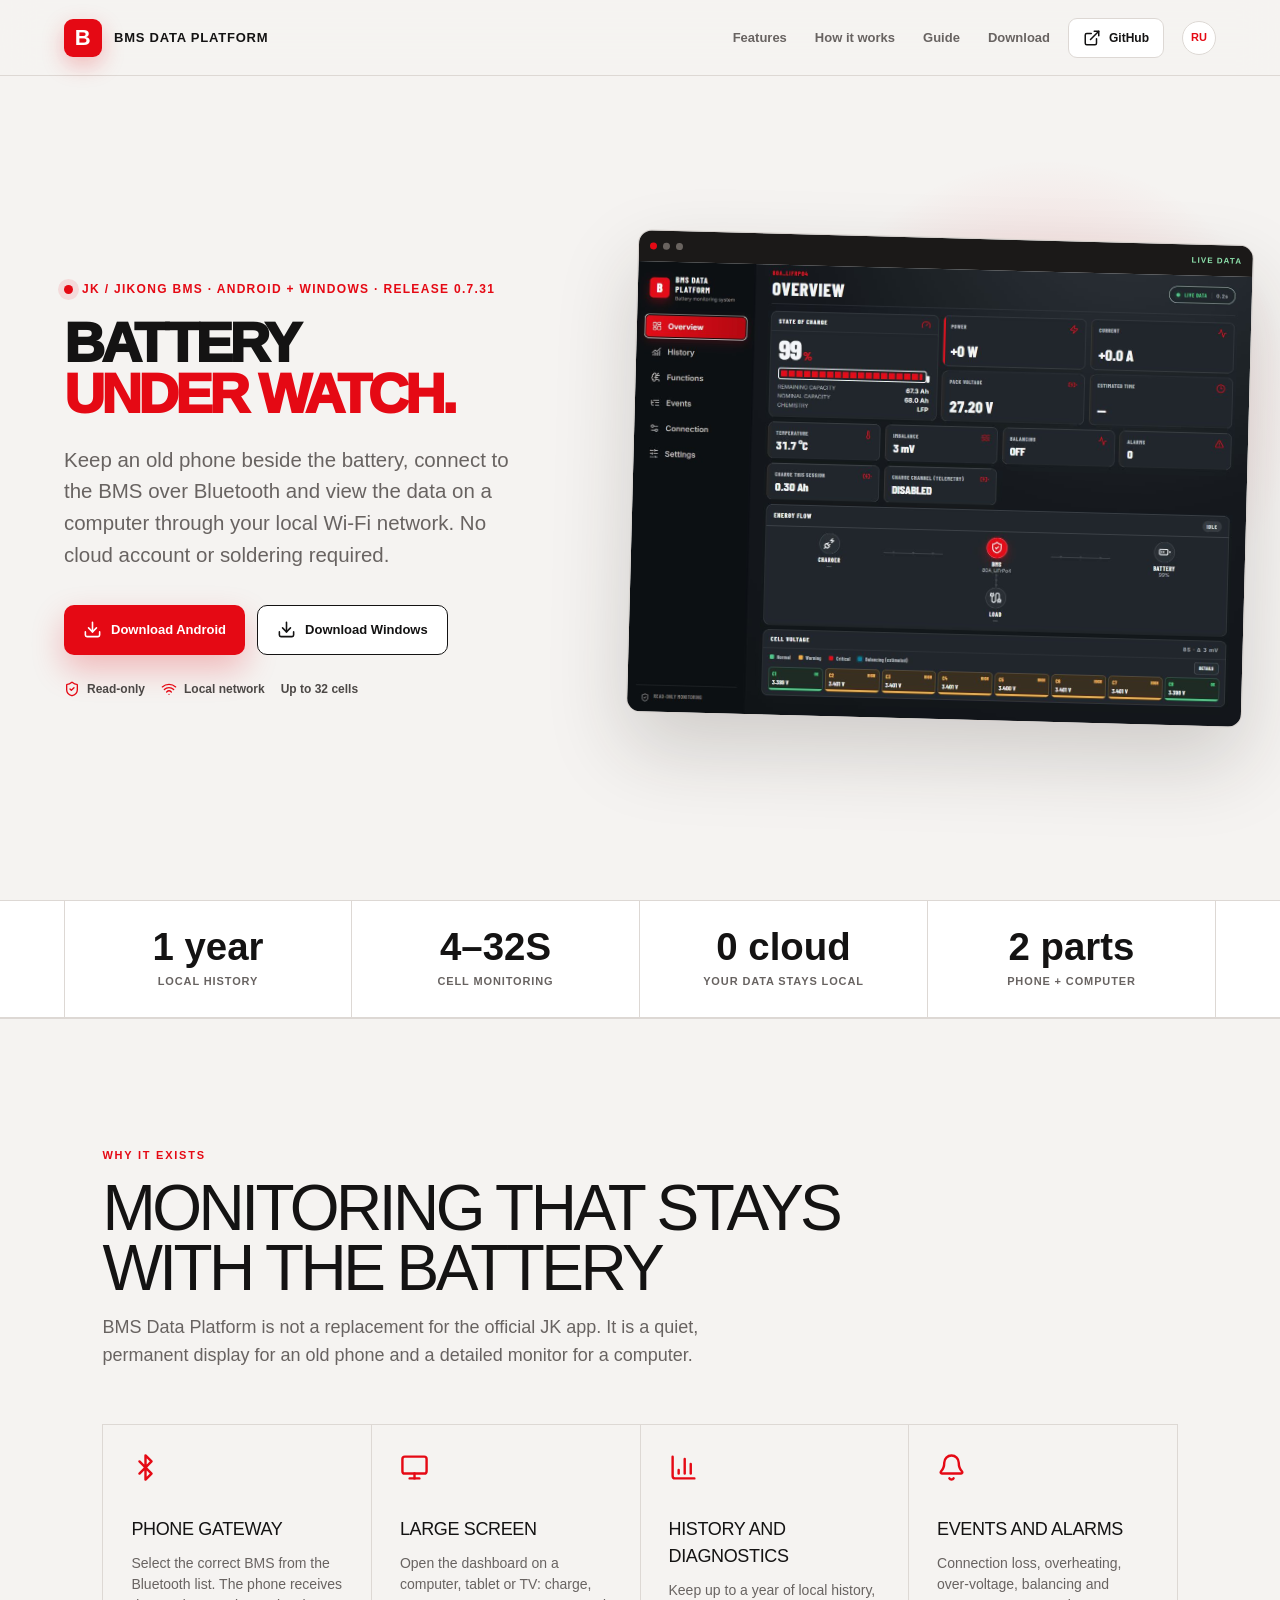
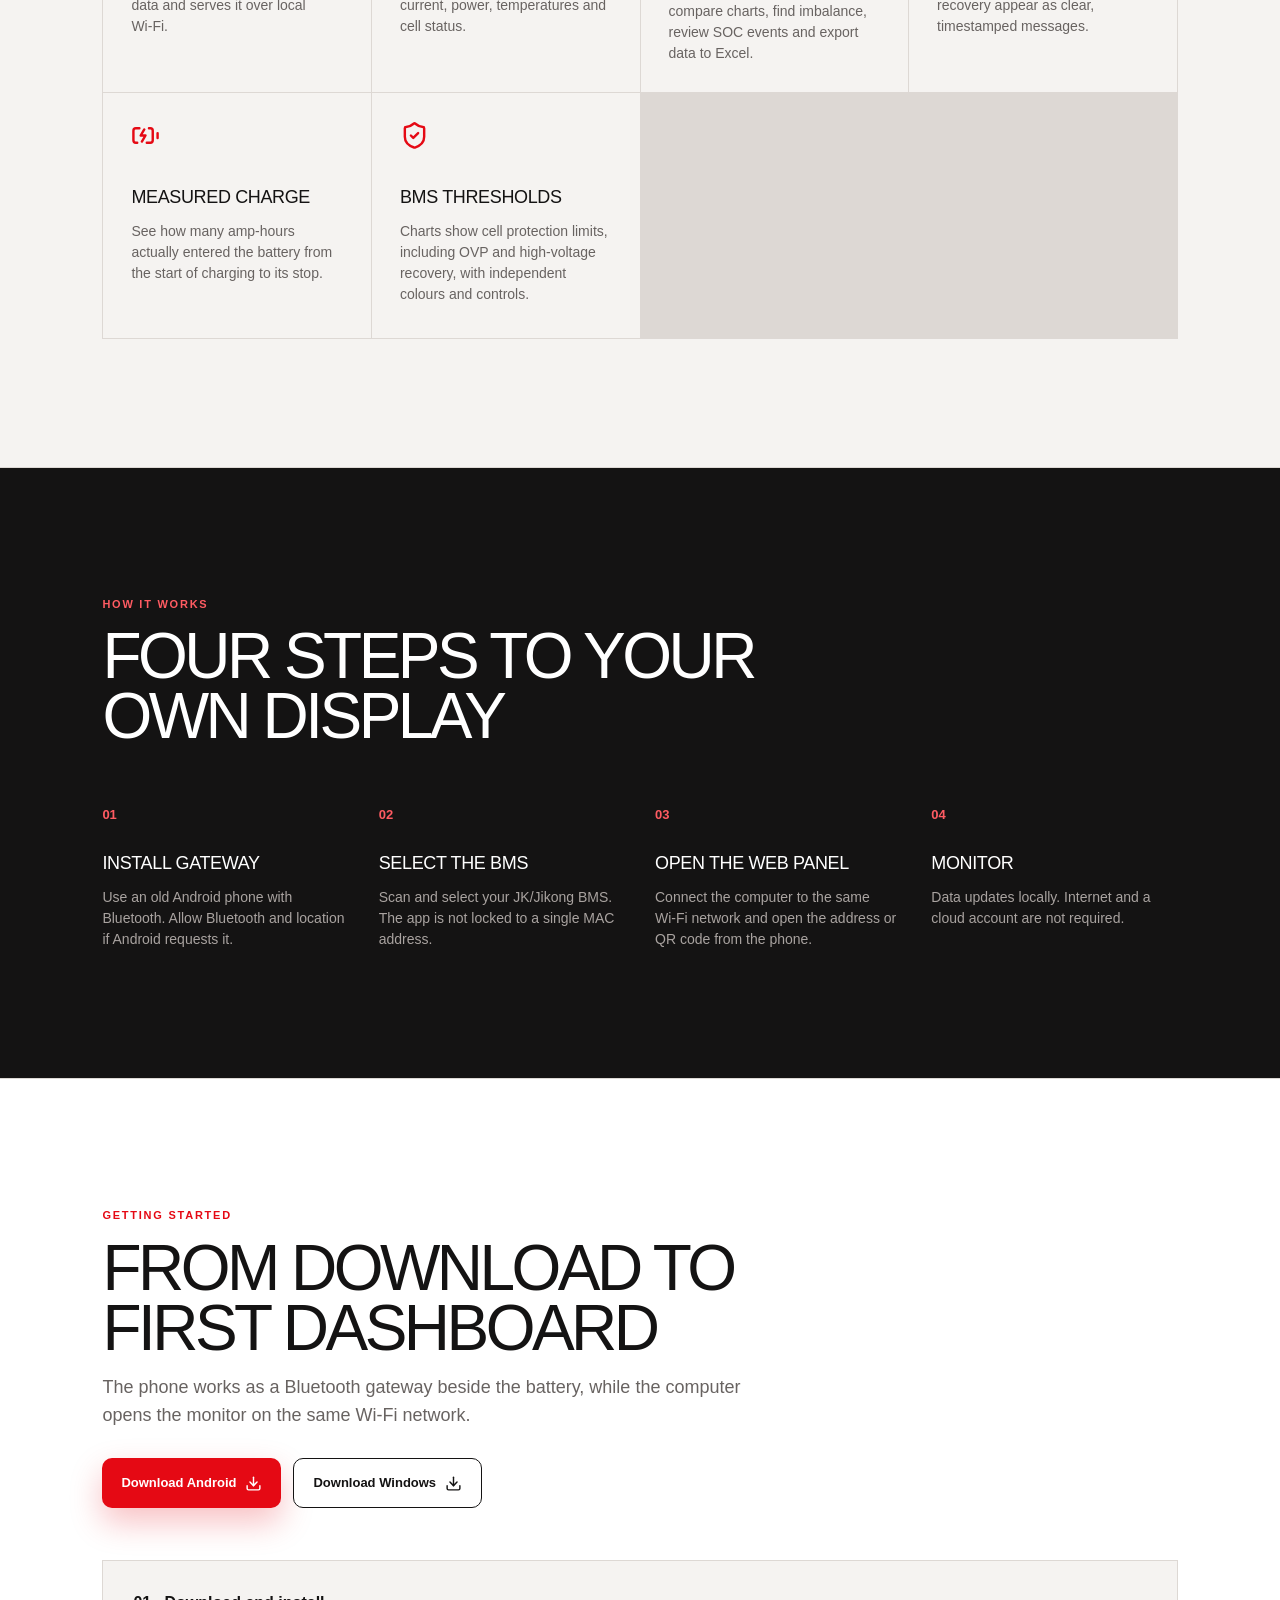
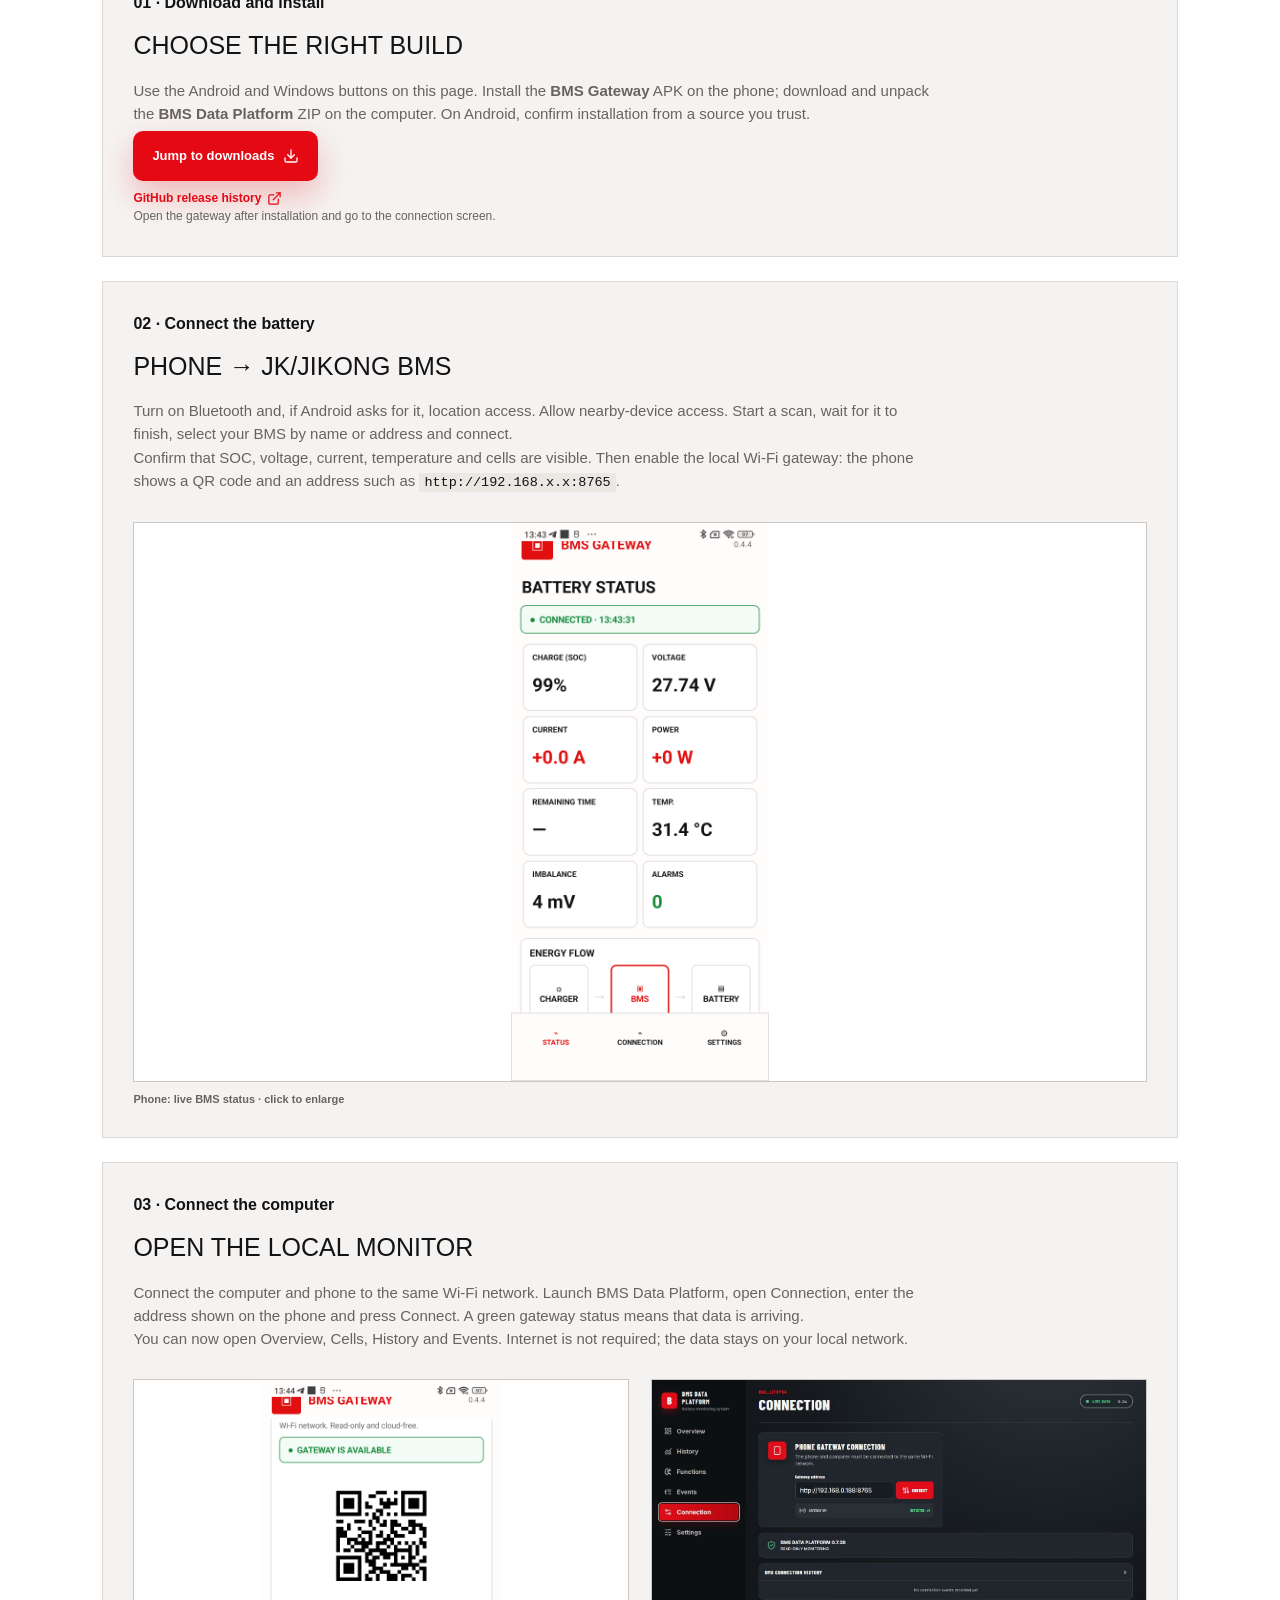
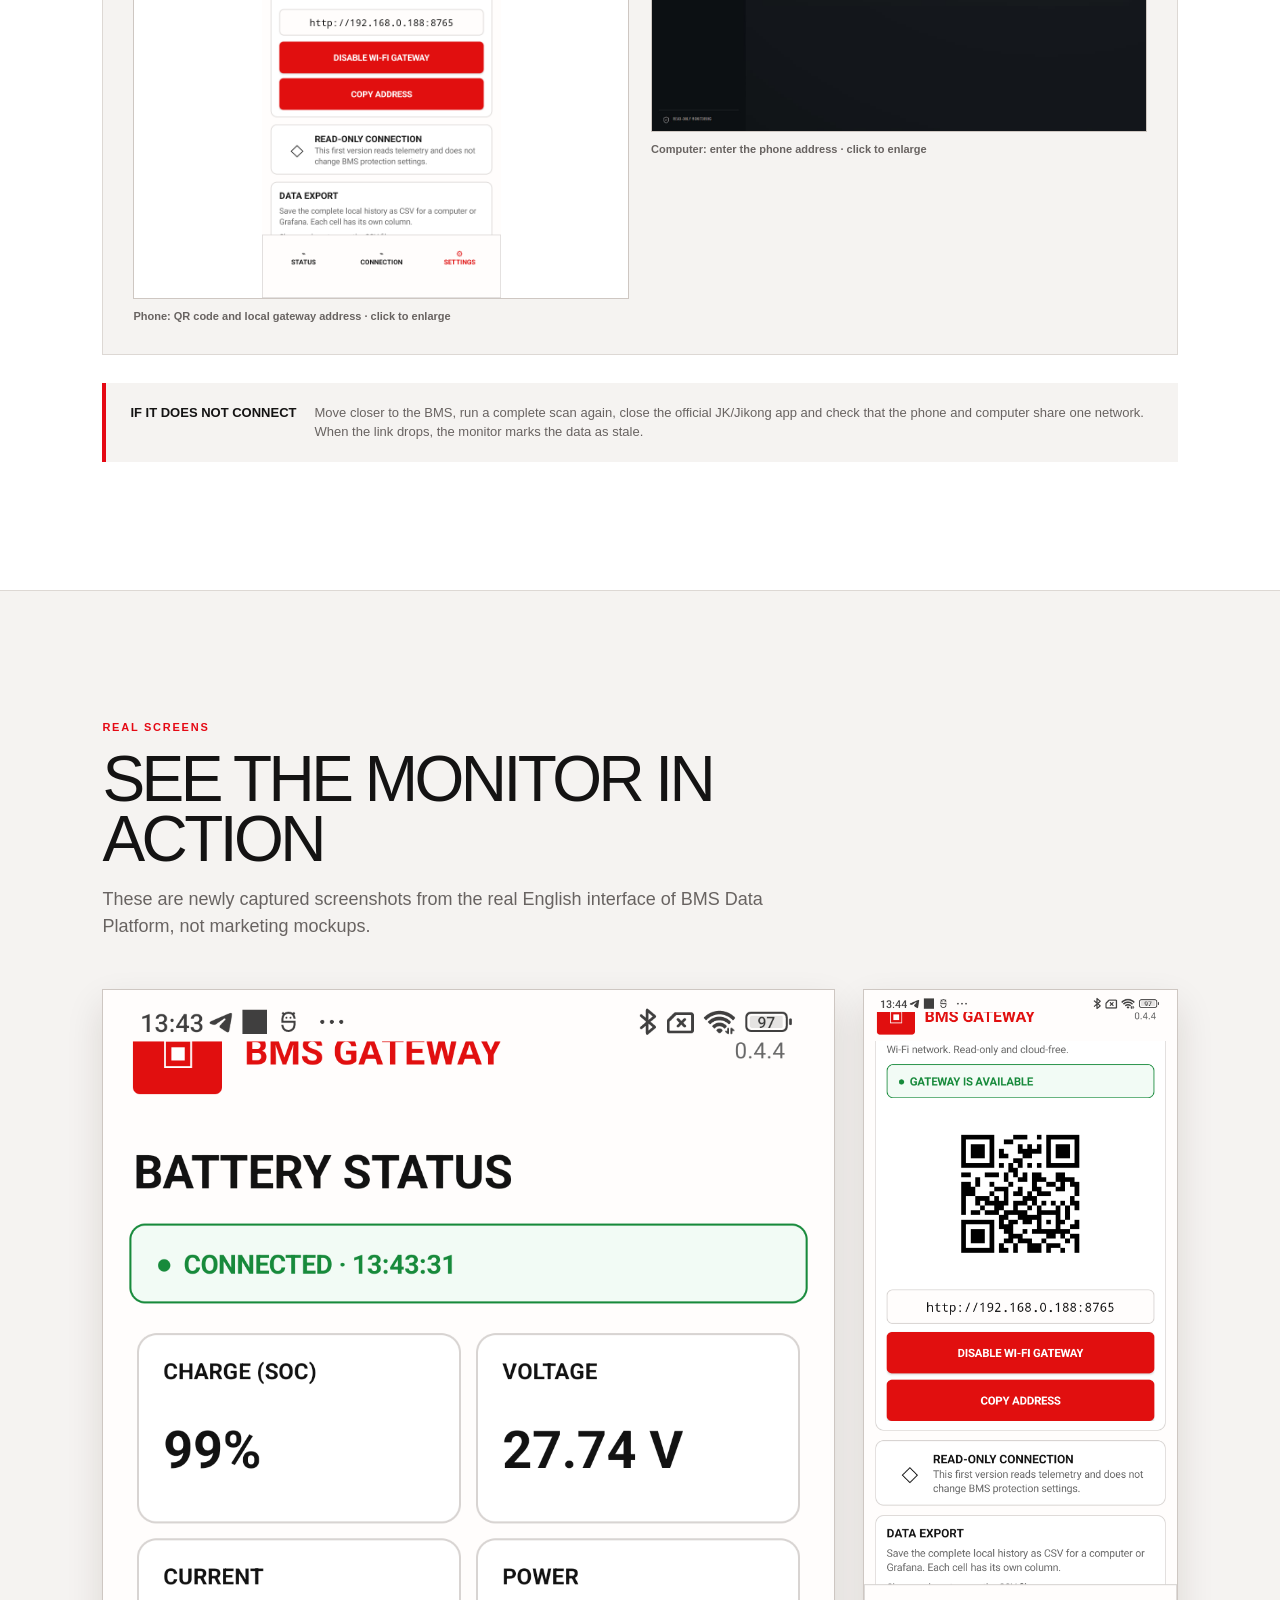
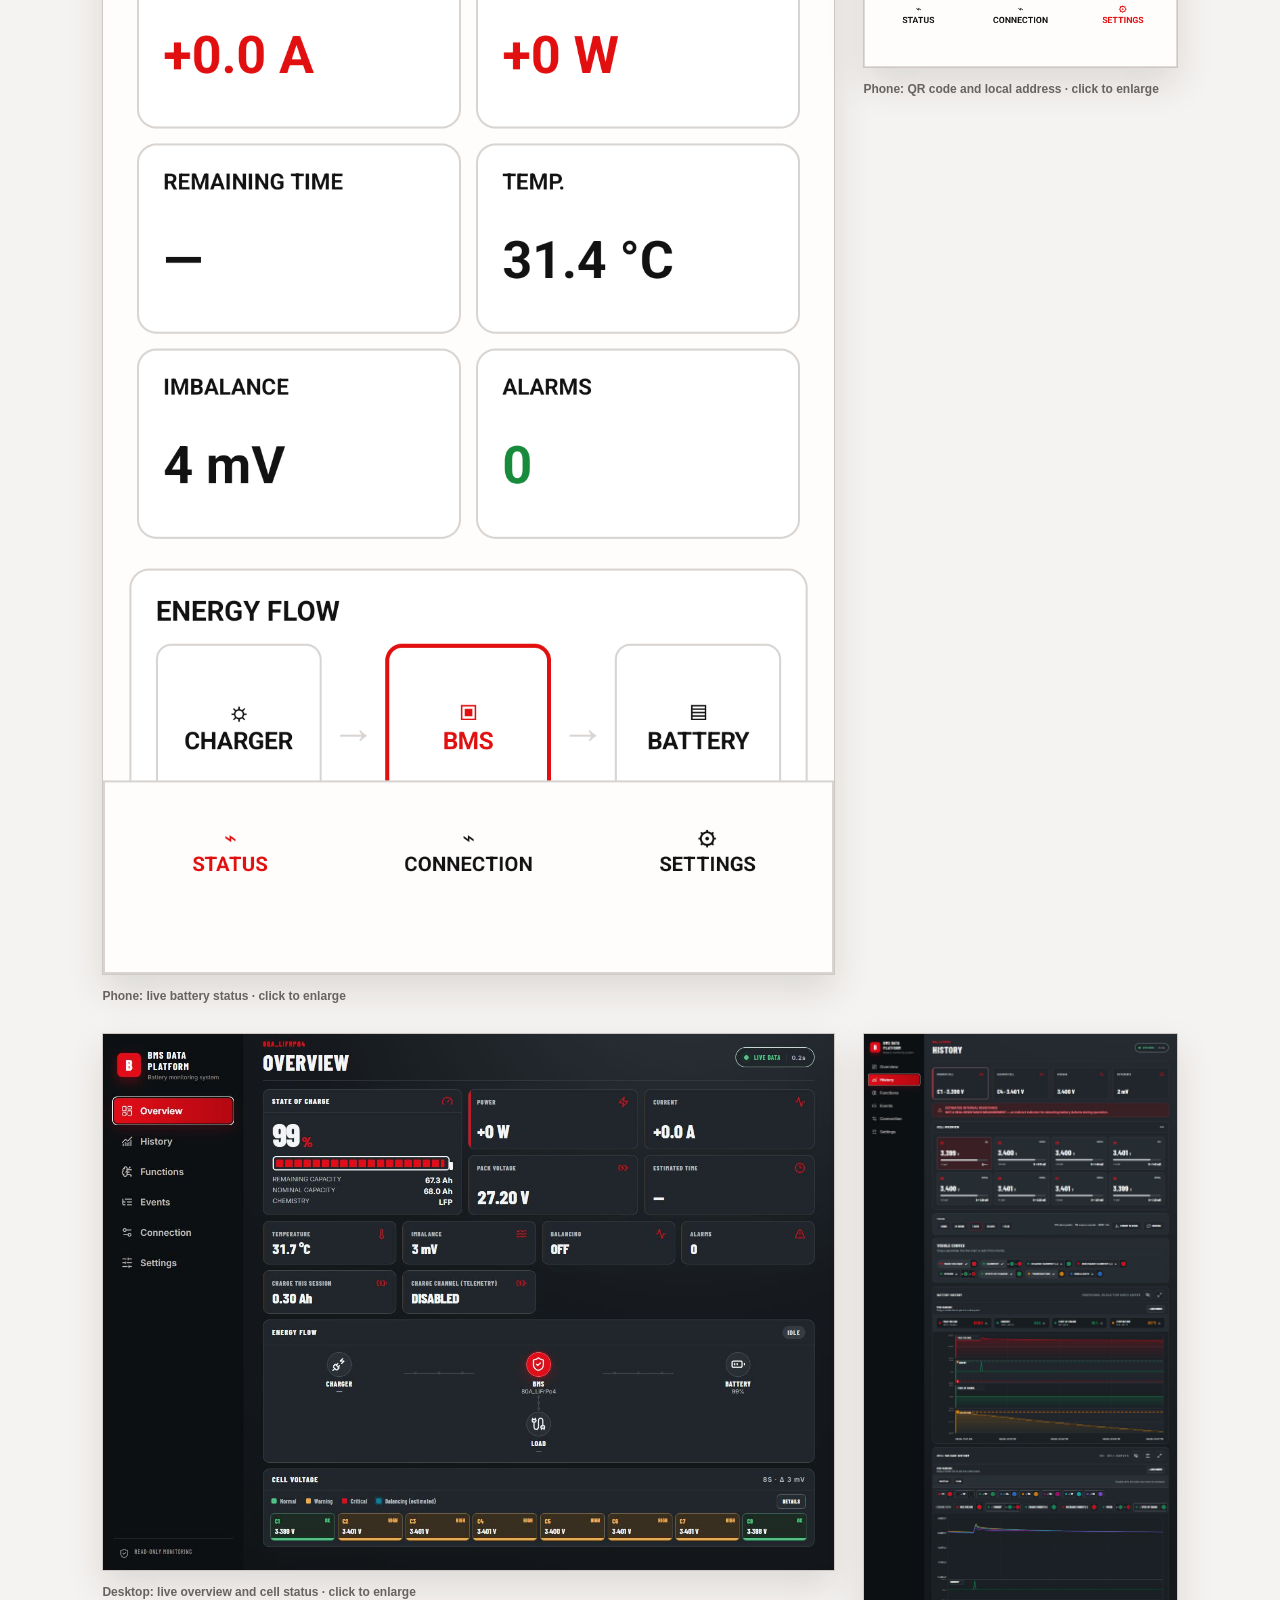
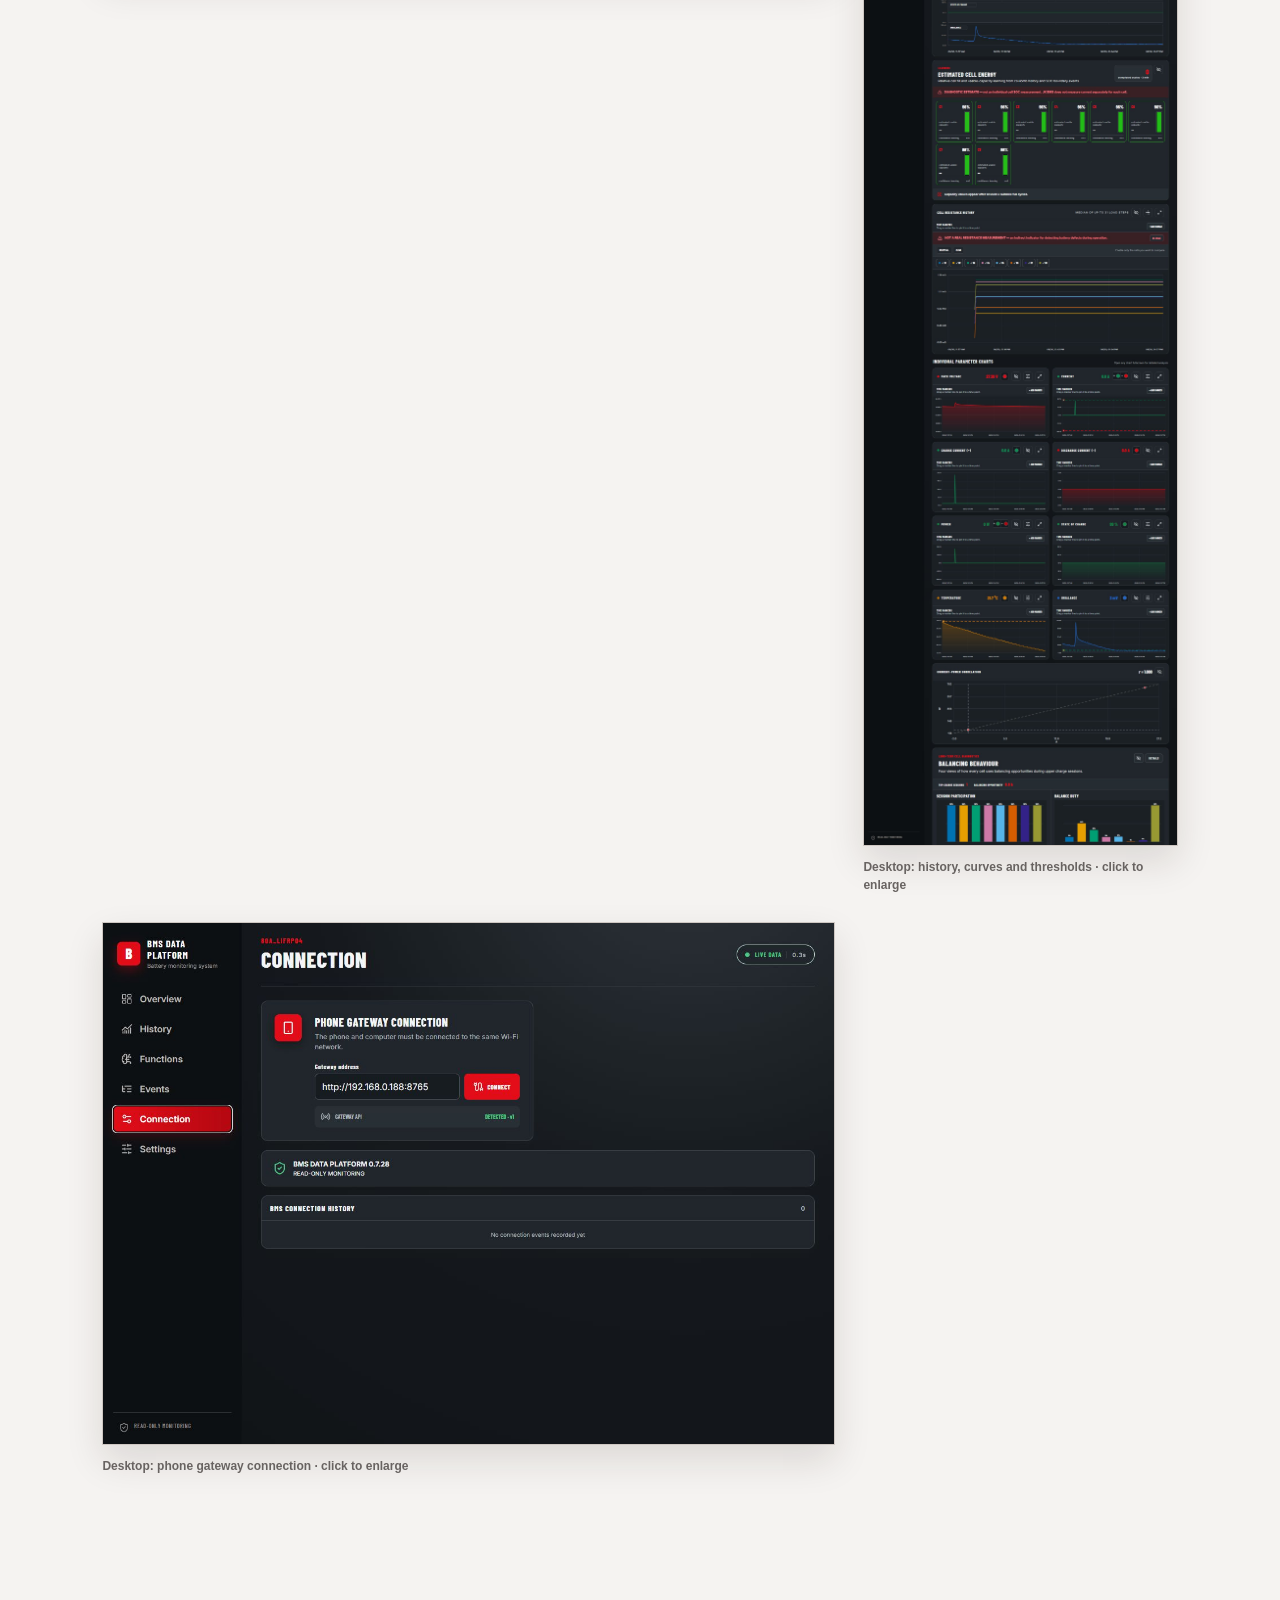
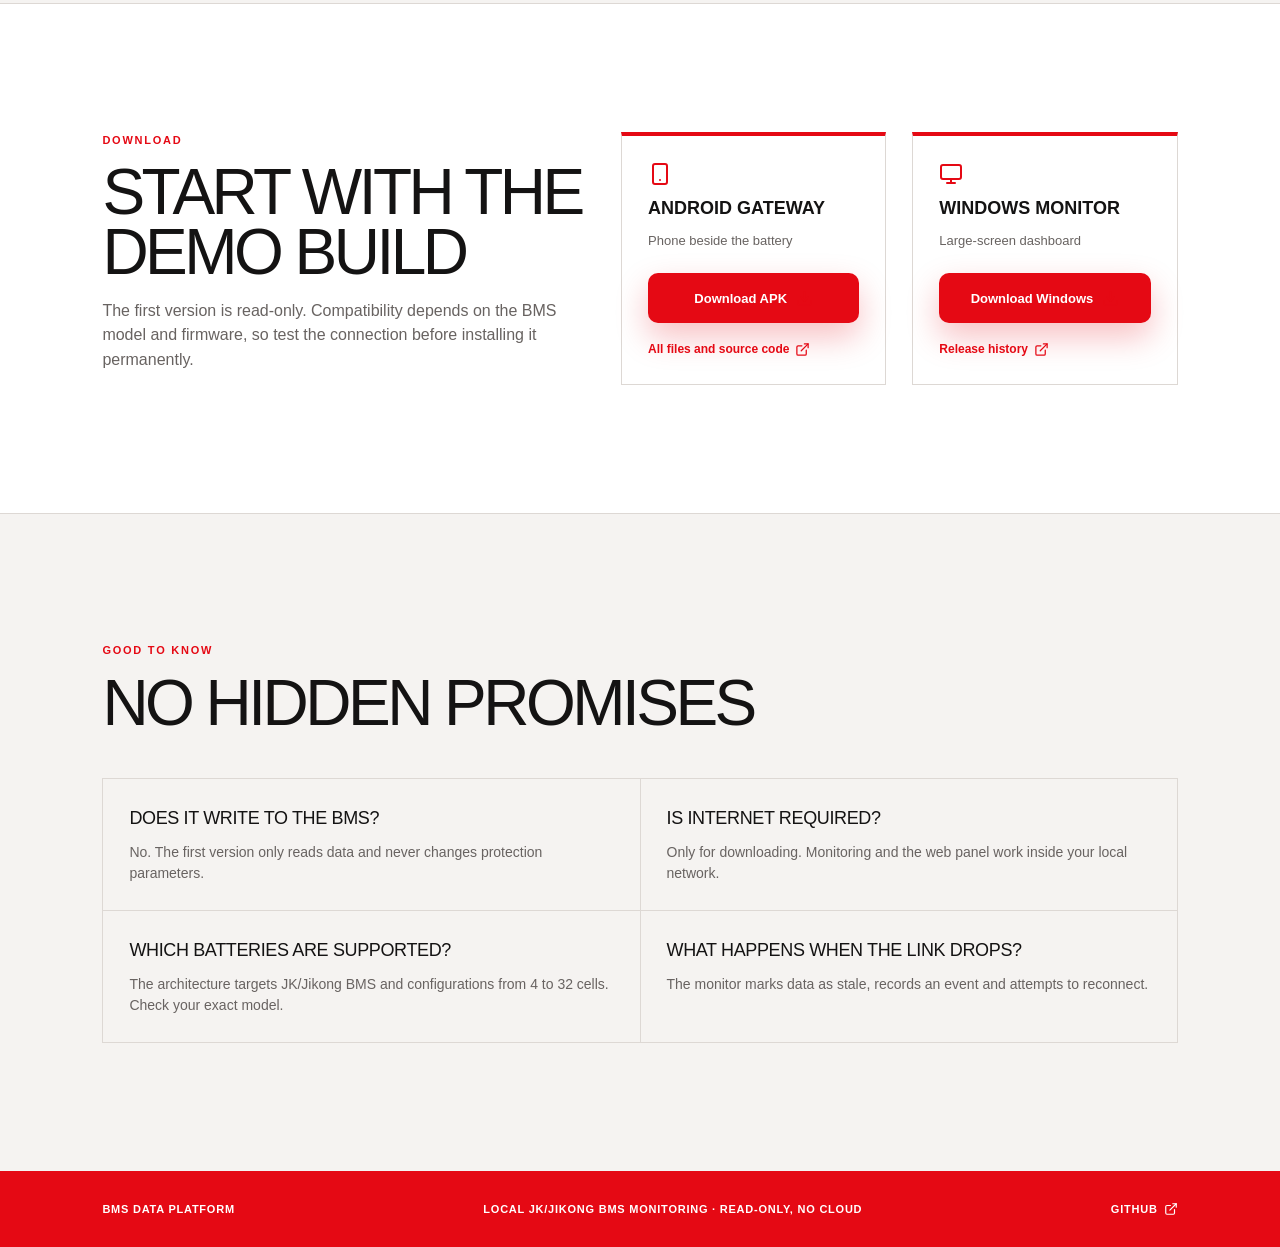
==== commit 42cf30df: "Update download links for v0.7.31" ====
--- a/index.html
+++ b/index.html
@@ -1,2 +1,2 @@
-<!DOCTYPE html><html lang="ru"><head><meta charSet="utf-8"/><meta name="viewport" content="width=device-width, initial-scale=1"/><link rel="preload" href="/desktop-overview.png" as="image"/><link rel="preload" href="/android-status.png" as="image"/><link rel="stylesheet" href="/_next/static/css/index.C4eH7wwe.css" data-rsc-css-href="/_next/static/css/index.C4eH7wwe.css" data-precedence="vite-rsc/importer-resources"/><link rel="modulepreload" fetchPriority="low" href="/_next/static/chunks/index-C7ESdhHn.js"/><script src="/_next/static/chunks/rolldown-runtime-C60lm6uB.js" type="module" async=""></script><script src="/_next/static/chunks/framework-D_rUT4EX.js" type="module" async=""></script><link rel="modulepreload" href="/_next/static/chunks/layout-segment-context-scbyDpxC.js" crossorigin=""/><link rel="modulepreload" href="/_next/static/chunks/Icon-DGqOihj9.js" crossorigin=""/><link rel="modulepreload" href="/_next/static/chunks/LightboxImage-9a_vE-aG.js" crossorigin=""/><title>BMS Data Platform — мониторинг JK BMS</title><meta name="description" content="Телефонный Bluetooth-шлюз и компьютерный монитор для JK/Jikong BMS. Локальная история, графики и диагностика без облака."/><script>Object.assign(((self[Symbol.for("vinext.navigationRuntime")]??={bootstrap:{routeManifest:null},functions:{}}).bootstrap.rsc??={rsc:[]}),{params:{},nav:{"pathname":"/","searchParams":[]}})</script><link rel="modulepreload" href="/_next/static/chunks/index-C7ESdhHn.js" />
-</head><body><main><header class="site-header"><a class="brand" href="#top" aria-label="BMS Data Platform — начало страницы"><span>B</span><strong>BMS DATA PLATFORM</strong></a><nav aria-label="Основная навигация"><a href="#features">Возможности</a><a href="#how">Как работает</a><a href="#guide">Инструкция</a><a href="#download">Скачать</a></nav><a class="header-github" href="https://github.com/zayants/bms-data-platform/releases/tag/v0.7.30" target="_blank" rel="noreferrer"><svg xmlns="http://www.w3.org/2000/svg" width="18" height="18" viewBox="0 0 24 24" fill="none" stroke="currentColor" stroke-width="2" stroke-linecap="round" stroke-linejoin="round" class="lucide lucide-external-link" aria-hidden="true"><path d="M15 3h6v6"></path><path d="M10 14 21 3"></path><path d="M18 13v6a2 2 0 0 1-2 2H5a2 2 0 0 1-2-2V8a2 2 0 0 1 2-2h6"></path></svg> GitHub</a></header><section id="top" class="hero"><div class="hero-copy"><div class="eyebrow"><span></span> JK / Jikong BMS · Android + Windows</div><h1>Аккумулятор<br/><em>под наблюдением.</em></h1><p class="lead">Телефон остаётся рядом с батареей, подключается к BMS по Bluetooth и передаёт данные на компьютер по локальной Wi‑Fi‑сети. Без облака, аккаунта и пайки.</p><div class="hero-actions"><a class="button primary" href="https://github.com/zayants/bms-data-platform/releases/download/v0.7.30/BMS-Gateway-0.4.5-Android.apk"><svg xmlns="http://www.w3.org/2000/svg" width="19" height="19" viewBox="0 0 24 24" fill="none" stroke="currentColor" stroke-width="2" stroke-linecap="round" stroke-linejoin="round" class="lucide lucide-download" aria-hidden="true"><path d="M12 15V3"></path><path d="M21 15v4a2 2 0 0 1-2 2H5a2 2 0 0 1-2-2v-4"></path><path d="m7 10 5 5 5-5"></path></svg> Скачать для Android</a><a class="button secondary" href="https://github.com/zayants/bms-data-platform/releases/download/v0.7.30/BMS-Data-Platform-0.7.30-Windows-x64.zip"><svg xmlns="http://www.w3.org/2000/svg" width="19" height="19" viewBox="0 0 24 24" fill="none" stroke="currentColor" stroke-width="2" stroke-linecap="round" stroke-linejoin="round" class="lucide lucide-download" aria-hidden="true"><path d="M12 15V3"></path><path d="M21 15v4a2 2 0 0 1-2 2H5a2 2 0 0 1-2-2v-4"></path><path d="m7 10 5 5 5-5"></path></svg> Скачать для Windows</a></div><div class="trust-row"><span><svg xmlns="http://www.w3.org/2000/svg" width="24" height="24" viewBox="0 0 24 24" fill="none" stroke="currentColor" stroke-width="2" stroke-linecap="round" stroke-linejoin="round" class="lucide lucide-shield-check" aria-hidden="true"><path d="M20 13c0 5-3.5 7.5-7.66 8.95a1 1 0 0 1-.67-.01C7.5 20.5 4 18 4 13V6a1 1 0 0 1 1-1c2 0 4.5-1.2 6.24-2.72a1.17 1.17 0 0 1 1.52 0C14.51 3.81 17 5 19 5a1 1 0 0 1 1 1z"></path><path d="m9 12 2 2 4-4"></path></svg> Только чтение</span><span><svg xmlns="http://www.w3.org/2000/svg" width="24" height="24" viewBox="0 0 24 24" fill="none" stroke="currentColor" stroke-width="2" stroke-linecap="round" stroke-linejoin="round" class="lucide lucide-wifi" aria-hidden="true"><path d="M12 20h.01"></path><path d="M2 8.82a15 15 0 0 1 20 0"></path><path d="M5 12.859a10 10 0 0 1 14 0"></path><path d="M8.5 16.429a5 5 0 0 1 7 0"></path></svg> Локальная сеть</span><span>До 32 ячеек</span></div></div><div class="hero-product" aria-label="Реальные экраны BMS Data Platform"><div class="screen-window"><div class="window-bar"><i></i><i></i><i></i><span>ЖИВЫЕ ДАННЫЕ</span></div><img src="/desktop-overview.png" alt="Реальный экран BMS Monitor с зарядом, мощностью и ячейками"/></div><div class="phone-frame"><img src="/android-status.png" alt="Реальный экран мобильного шлюза BMS с QR-кодом Wi-Fi"/></div></div></section><section class="proof-strip" aria-label="Ключевые возможности"><div><strong>1 год</strong><span>локальной истории</span></div><div><strong>4–32S</strong><span>контроль ячеек</span></div><div><strong>0 облаков</strong><span>данные остаются у вас</span></div><div><strong>2 части</strong><span>телефон + компьютер</span></div></section><section id="features" class="section features-section"><div class="section-kicker">Зачем это нужно</div><h2>Мониторинг, который остаётся рядом с батареей</h2><p class="section-intro">BMS Data Platform — это не замена официальному приложению JK. Это спокойный постоянный экран для старого телефона и подробный монитор для компьютера.</p><div class="feature-grid"><article><svg xmlns="http://www.w3.org/2000/svg" width="24" height="24" viewBox="0 0 24 24" fill="none" stroke="currentColor" stroke-width="2" stroke-linecap="round" stroke-linejoin="round" class="lucide lucide-bluetooth" aria-hidden="true"><path d="m7 7 10 10-5 5V2l5 5L7 17"></path></svg><h3>Телефон как шлюз</h3><p>Выберите нужную BMS в списке Bluetooth. Телефон получает данные и отдаёт их по локальной Wi‑Fi‑сети.</p></article><article><svg xmlns="http://www.w3.org/2000/svg" width="24" height="24" viewBox="0 0 24 24" fill="none" stroke="currentColor" stroke-width="2" stroke-linecap="round" stroke-linejoin="round" class="lucide lucide-monitor" aria-hidden="true"><rect width="20" height="14" x="2" y="3" rx="2"></rect><line x1="8" x2="16" y1="21" y2="21"></line><line x1="12" x2="12" y1="17" y2="21"></line></svg><h3>Большой экран</h3><p>Откройте панель на компьютере, планшете или телевизоре: заряд, ток, мощность, температуры и состояние ячеек.</p></article><article><svg xmlns="http://www.w3.org/2000/svg" width="24" height="24" viewBox="0 0 24 24" fill="none" stroke="currentColor" stroke-width="2" stroke-linecap="round" stroke-linejoin="round" class="lucide lucide-chart-column" aria-hidden="true"><path d="M3 3v16a2 2 0 0 0 2 2h16"></path><path d="M18 17V9"></path><path d="M13 17V5"></path><path d="M8 17v-3"></path></svg><h3>История и диагностика</h3><p>Сохраняйте историю до года, сравнивайте графики, находите разбаланс и экспортируйте данные в таблицу.</p></article><article><svg xmlns="http://www.w3.org/2000/svg" width="24" height="24" viewBox="0 0 24 24" fill="none" stroke="currentColor" stroke-width="2" stroke-linecap="round" stroke-linejoin="round" class="lucide lucide-bell" aria-hidden="true"><path d="M10.268 21a2 2 0 0 0 3.464 0"></path><path d="M3.262 15.326A1 1 0 0 0 4 17h16a1 1 0 0 0 .74-1.673C19.41 13.956 18 12.499 18 8A6 6 0 0 0 6 8c0 4.499-1.411 5.956-2.738 7.326"></path></svg><h3>События и аварии</h3><p>Потеря связи, перегрев, перенапряжение и балансировка отображаются понятными сообщениями.</p></article></div></section><section id="how" class="section how-section"><div class="section-kicker">Как это работает</div><h2>Четыре шага до своего экрана</h2><div class="steps"><div><b>01</b><h3>Установите Gateway</h3><p>Подойдёт старый Android-телефон с Bluetooth. Разрешите Bluetooth и геолокацию, если этого требует Android.</p></div><div><b>02</b><h3>Выберите BMS</h3><p>Запустите сканирование и выберите свою JK/Jikong BMS — приложение не привязывается к одному MAC-адресу.</p></div><div><b>03</b><h3>Откройте веб-панель</h3><p>Подключите компьютер к той же Wi‑Fi‑сети и откройте адрес из приложения или QR-кода.</p></div><div><b>04</b><h3>Наблюдайте</h3><p>Данные обновляются локально. Интернет и облачный аккаунт для мониторинга не нужны.</p></div></div></section><section id="guide" class="section guide-section"><div class="section-kicker">Пошаговая инструкция</div><h2>От скачивания до первого экрана</h2><p class="section-intro">Ниже — полный порядок подключения второй программы: телефон работает как Bluetooth-шлюз рядом с аккумулятором, компьютер открывает веб-монитор в той же Wi‑Fi-сети.</p><div class="guide-download-actions" aria-label="Скачать приложения перед началом инструкции"><a class="button primary" href="https://github.com/zayants/bms-data-platform/releases/download/v0.7.30/BMS-Gateway-0.4.5-Android.apk">Скачать для Android <svg xmlns="http://www.w3.org/2000/svg" width="17" height="17" viewBox="0 0 24 24" fill="none" stroke="currentColor" stroke-width="2" stroke-linecap="round" stroke-linejoin="round" class="lucide lucide-download" aria-hidden="true"><path d="M12 15V3"></path><path d="M21 15v4a2 2 0 0 1-2 2H5a2 2 0 0 1-2-2v-4"></path><path d="m7 10 5 5 5-5"></path></svg></a><a class="button secondary" href="https://github.com/zayants/bms-data-platform/releases/download/v0.7.30/BMS-Data-Platform-0.7.30-Windows-x64.zip">Скачать для Windows <svg xmlns="http://www.w3.org/2000/svg" width="17" height="17" viewBox="0 0 24 24" fill="none" stroke="currentColor" stroke-width="2" stroke-linecap="round" stroke-linejoin="round" class="lucide lucide-download" aria-hidden="true"><path d="M12 15V3"></path><path d="M21 15v4a2 2 0 0 1-2 2H5a2 2 0 0 1-2-2v-4"></path><path d="m7 10 5 5 5-5"></path></svg></a></div><div class="guide-list"><article class="guide-step"><div class="guide-copy"><b>01 · Скачать и установить</b><h3>Скачайте нужную часть</h3><p>Используйте кнопки «Скачать для Android» и «Скачать для Windows» в разделе «Скачать» на этом сайте. Для телефона скачайте APK <strong>BMS Gateway</strong>; для компьютера — ZIP <strong>BMS Data Platform</strong>, распакуйте его в отдельную папку и запустите программу. На Android подтвердите установку из источника, которому вы доверяете.</p><a class="button primary" href="#download">Перейти к кнопкам скачивания <svg xmlns="http://www.w3.org/2000/svg" width="16" height="16" viewBox="0 0 24 24" fill="none" stroke="currentColor" stroke-width="2" stroke-linecap="round" stroke-linejoin="round" class="lucide lucide-download" aria-hidden="true"><path d="M12 15V3"></path><path d="M21 15v4a2 2 0 0 1-2 2H5a2 2 0 0 1-2-2v-4"></path><path d="m7 10 5 5 5-5"></path></svg></a><a class="text-link" href="https://github.com/zayants/bms-data-platform/releases/tag/v0.7.30" target="_blank" rel="noreferrer">GitHub: исходники и история релизов <svg xmlns="http://www.w3.org/2000/svg" width="15" height="15" viewBox="0 0 24 24" fill="none" stroke="currentColor" stroke-width="2" stroke-linecap="round" stroke-linejoin="round" class="lucide lucide-external-link" aria-hidden="true"><path d="M15 3h6v6"></path><path d="M10 14 21 3"></path><path d="M18 13v6a2 2 0 0 1-2 2H5a2 2 0 0 1-2-2V8a2 2 0 0 1 2-2h6"></path></svg></a><p class="guide-note">После установки откройте приложение шлюза и перейдите к экрану подключения.</p></div><figure><button class="zoomable-image" type="button" aria-label="Увеличить изображение: Экран поиска Bluetooth-устройств BMS Gateway"><img src="/guide-phone-scan.png" alt="Экран поиска Bluetooth-устройств BMS Gateway"/></button><figcaption>Сразу после установки: экран поиска устройств · нажмите для увеличения</figcaption></figure></article><article class="guide-step"><div class="guide-copy"><b>02 · Подключить батарею</b><h3>Телефон → JK/Jikong BMS</h3><p>Включите Bluetooth и, если этого требует Android, геолокацию. Разрешите доступ к устройствам поблизости. Нажмите «Начать поиск», дождитесь окончания сканирования, выберите свою BMS по имени или адресу и подключитесь.</p><p>После подключения проверьте, что появились SOC, напряжение, ток, температура и ячейки. Затем включите локальный Wi‑Fi‑шлюз: на телефоне появятся QR-код и адрес вида <code>http://192.168.x.x:8765</code>.</p></div><div class="guide-pair"><figure><button class="zoomable-image" type="button" aria-label="Увеличить изображение: Подключённая BMS и показания батареи на телефоне"><img src="/guide-phone-bms.png" alt="Подключённая BMS и показания батареи на телефоне"/></button><figcaption>Данные батареи после подключения · нажмите для увеличения</figcaption></figure><figure><button class="zoomable-image" type="button" aria-label="Увеличить изображение: QR-код и адрес локального Wi-Fi-шлюза"><img src="/guide-phone-wifi.png" alt="QR-код и адрес локального Wi-Fi-шлюза"/></button><figcaption>QR-код и адрес для компьютера · нажмите для увеличения</figcaption></figure></div></article><article class="guide-step"><div class="guide-copy"><b>03 · Подключить компьютер</b><h3>Открыть монитор в локальной сети</h3><p>Подключите компьютер и телефон к одной Wi‑Fi-сети. Запустите BMS Data Platform, откройте раздел «Подключение», вставьте адрес из телефона и нажмите «Подключить». Зелёный статус «API шлюза — обнаружен» означает, что монитор получает данные.</p><p>После этого можно перейти в «Обзор», «Ячейки», «Историю» и «События». Интернет для работы не нужен; данные остаются в локальной сети.</p></div><div class="guide-pair"><figure><button class="zoomable-image" type="button" aria-label="Увеличить изображение: Экран подключения компьютера к телефонному шлюзу"><img src="/guide-desktop-connection.png" alt="Экран подключения компьютера к телефонному шлюзу"/></button><figcaption>Введите адрес телефона в разделе подключения · нажмите для увеличения</figcaption></figure><figure><button class="zoomable-image" type="button" aria-label="Увеличить изображение: Главный экран BMS Data Platform на компьютере"><img src="/guide-desktop-overview.png" alt="Главный экран BMS Data Platform на компьютере"/></button><figcaption>Главный экран с параметрами батареи · нажмите для увеличения</figcaption></figure></div></article></div><div class="guide-troubles"><strong>Если не подключается</strong><span>Подойдите ближе к BMS, повторите полный поиск, закройте официальное приложение JK/Jikong и проверьте, что телефон и компьютер в одной сети. При потере связи приложение помечает данные как устаревшие.</span></div></section><section class="section screenshots-section"><div class="section-kicker">Живые экраны</div><h2>Так выглядит монитор в работе</h2><p class="section-intro">На сайте показаны реальные скриншоты последней рабочей версии второй программы BMS Data Platform, а не рекламные макеты.</p><div class="shot-grid"><figure><button class="zoomable-image" type="button" aria-label="Увеличить изображение: Реальный экран истории BMS Data Platform"><img src="/desktop-history.png" alt="Реальный экран истории BMS Data Platform"/></button><figcaption>Компьютер: история, кривые и пороги · нажмите для увеличения</figcaption></figure><figure><button class="zoomable-image" type="button" aria-label="Увеличить изображение: Реальный экран состояния батареи BMS Gateway"><img src="/android-status.png" alt="Реальный экран состояния батареи BMS Gateway"/></button><figcaption>Телефон: состояние батареи и поток энергии · нажмите для увеличения</figcaption></figure><figure><button class="zoomable-image" type="button" aria-label="Увеличить изображение: Реальный экран подключения BMS Data Platform"><img src="/desktop-connection.png" alt="Реальный экран подключения BMS Data Platform"/></button><figcaption>Компьютер: подключение шлюза и выбор языка · нажмите для увеличения</figcaption></figure><figure><button class="zoomable-image" type="button" aria-label="Увеличить изображение: Реальный экран Wi-Fi шлюза BMS Gateway"><img src="/android-wifi.png" alt="Реальный экран Wi-Fi шлюза BMS Gateway"/></button><figcaption>Телефон: QR-код и локальный адрес веб-панели · нажмите для увеличения</figcaption></figure></div></section><section id="download" class="section download-section"><div><div class="section-kicker">Скачать</div><h2>Начните с демонстрационной сборки</h2><p>Первая версия работает в режиме чтения. Совместимость зависит от модели BMS и прошивки — перед постоянной установкой проверьте подключение.</p></div><div class="download-card"><svg xmlns="http://www.w3.org/2000/svg" width="24" height="24" viewBox="0 0 24 24" fill="none" stroke="currentColor" stroke-width="2" stroke-linecap="round" stroke-linejoin="round" class="lucide lucide-smartphone" aria-hidden="true"><rect width="14" height="20" x="5" y="2" rx="2" ry="2"></rect><path d="M12 18h.01"></path></svg><strong>Android Gateway</strong><span>Телефон рядом с аккумулятором</span><a class="button primary" href="https://github.com/zayants/bms-data-platform/releases/download/v0.7.30/BMS-Gateway-0.4.5-Android.apk">Скачать APK <svg xmlns="http://www.w3.org/2000/svg" width="17" height="17" viewBox="0 0 24 24" fill="none" stroke="currentColor" stroke-width="2" stroke-linecap="round" stroke-linejoin="round" class="lucide lucide-download" aria-hidden="true"><path d="M12 15V3"></path><path d="M21 15v4a2 2 0 0 1-2 2H5a2 2 0 0 1-2-2v-4"></path><path d="m7 10 5 5 5-5"></path></svg></a><a class="text-link" href="https://github.com/zayants/bms-data-platform/releases/tag/v0.7.30" target="_blank" rel="noreferrer">Все файлы и исходный код <svg xmlns="http://www.w3.org/2000/svg" width="15" height="15" viewBox="0 0 24 24" fill="none" stroke="currentColor" stroke-width="2" stroke-linecap="round" stroke-linejoin="round" class="lucide lucide-external-link" aria-hidden="true"><path d="M15 3h6v6"></path><path d="M10 14 21 3"></path><path d="M18 13v6a2 2 0 0 1-2 2H5a2 2 0 0 1-2-2V8a2 2 0 0 1 2-2h6"></path></svg></a></div><div class="download-card"><svg xmlns="http://www.w3.org/2000/svg" width="24" height="24" viewBox="0 0 24 24" fill="none" stroke="currentColor" stroke-width="2" stroke-linecap="round" stroke-linejoin="round" class="lucide lucide-monitor" aria-hidden="true"><rect width="20" height="14" x="2" y="3" rx="2"></rect><line x1="8" x2="16" y1="21" y2="21"></line><line x1="12" x2="12" y1="17" y2="21"></line></svg><strong>Windows Monitor</strong><span>Панель для большого экрана</span><a class="button primary" href="https://github.com/zayants/bms-data-platform/releases/download/v0.7.30/BMS-Data-Platform-0.7.30-Windows-x64.zip">Скачать Windows <svg xmlns="http://www.w3.org/2000/svg" width="17" height="17" viewBox="0 0 24 24" fill="none" stroke="currentColor" stroke-width="2" stroke-linecap="round" stroke-linejoin="round" class="lucide lucide-download" aria-hidden="true"><path d="M12 15V3"></path><path d="M21 15v4a2 2 0 0 1-2 2H5a2 2 0 0 1-2-2v-4"></path><path d="m7 10 5 5 5-5"></path></svg></a><a class="text-link" href="https://github.com/zayants/bms-data-platform/releases/tag/v0.7.30" target="_blank" rel="noreferrer">История релизов <svg xmlns="http://www.w3.org/2000/svg" width="15" height="15" viewBox="0 0 24 24" fill="none" stroke="currentColor" stroke-width="2" stroke-linecap="round" stroke-linejoin="round" class="lucide lucide-external-link" aria-hidden="true"><path d="M15 3h6v6"></path><path d="M10 14 21 3"></path><path d="M18 13v6a2 2 0 0 1-2 2H5a2 2 0 0 1-2-2V8a2 2 0 0 1 2-2h6"></path></svg></a></div></section><section class="section faq-section"><div class="section-kicker">Важно знать</div><h2>Без лишних обещаний</h2><div class="faq-grid"><div><h3>Пишет ли приложение в BMS?</h3><p>Нет. Первая версия только читает данные и не меняет защитные параметры.</p></div><div><h3>Нужен ли интернет?</h3><p>Только для скачивания. Мониторинг и веб-панель работают внутри вашей сети.</p></div><div><h3>Какие батареи поддерживаются?</h3><p>Архитектура подготовлена для JK/Jikong BMS и конфигураций от 4 до 32 ячеек. Проверяйте конкретную модель.</p></div><div><h3>Что делать при потере связи?</h3><p>Приложение отмечает данные как устаревшие, записывает событие и пытается восстановить соединение.</p></div></div></section><footer><span>BMS DATA PLATFORM</span><span>Локальный мониторинг JK/Jikong BMS · чтение без облака</span><a href="https://github.com/zayants/bms-data-platform/releases/tag/v0.7.30" target="_blank" rel="noreferrer">GitHub <svg xmlns="http://www.w3.org/2000/svg" width="14" height="14" viewBox="0 0 24 24" fill="none" stroke="currentColor" stroke-width="2" stroke-linecap="round" stroke-linejoin="round" class="lucide lucide-external-link" aria-hidden="true"><path d="M15 3h6v6"></path><path d="M10 14 21 3"></path><path d="M18 13v6a2 2 0 0 1-2 2H5a2 2 0 0 1-2-2V8a2 2 0 0 1 2-2h6"></path></svg></a></footer></main><script type="module" src="/_next/static/chunks/index-C7ESdhHn.js" id="_R_" async=""></script><script>((self[Symbol.for("vinext.navigationRuntime")]??={bootstrap:{routeManifest:null},functions:{}}).bootstrap.rsc??={rsc:[]}).rsc.push("0:{\"page:/\":\"$L1\",\"layout:/\":\"$L2\",\"route:/\":\"$L3\",\"__route\":\"route:/\",\"__interceptionContext\":null,\"__layoutIds\":[\"layout:/\"],\"__rootLayout\":\"/\",\"__bfcacheSegmentIdentities\":{\"layout:/\":\"[\\\"layout\\\",\\\"layout:/\\\",\\\"root-boundary:/\\\",\\\"\\\"]\",\"page:/\":\"[\\\"page\\\",\\\"page:/\\\",\\\"root-boundary:/\\\",\\\"\\\"]\"},\"__srcPage\":[\"page\"],\"__layoutFlags\":{\"layout:/\":\"s\"},\"__artifactCompatibility\":{\"schemaVersion\":1,\"graphVersion\":\"app-route-graph:1177fd80f83fa7b0\",\"deploymentVersion\":\"cde2f8dd-7753-4690-8797-e16e4f80d6b5\",\"appElementsSchemaVersion\":1,\"rscPayloadSchemaVersion\":1,\"rootBoundaryId\":\"/\",\"renderEpoch\":null}}\n")</script><script>((self[Symbol.for("vinext.navigationRuntime")]??={bootstrap:{routeManifest:null},functions:{}}).bootstrap.rsc??={rsc:[]}).rsc.push("4:I[\"416c5e021802\",[],\"Children\",1]\n")</script><script>((self[Symbol.for("vinext.navigationRuntime")]??={bootstrap:{routeManifest:null},functions:{}}).bootstrap.rsc??={rsc:[]}).rsc.push("5:I[\"8b58cbad025d\",[],\"GlobalErrorBoundary\",1]\n")</script><script>((self[Symbol.for("vinext.navigationRuntime")]??={bootstrap:{routeManifest:null},functions:{}}).bootstrap.rsc??={rsc:[]}).rsc.push("6:I[\"4d0b646553ed\",[],\"default\",1]\n")</script><script>((self[Symbol.for("vinext.navigationRuntime")]??={bootstrap:{routeManifest:null},functions:{}}).bootstrap.rsc??={rsc:[]}).rsc.push("7:I[\"8b58cbad025d\",[],\"ErrorBoundary\",1]\n")</script><script>((self[Symbol.for("vinext.navigationRuntime")]??={bootstrap:{routeManifest:null},functions:{}}).bootstrap.rsc??={rsc:[]}).rsc.push("8:I[\"f4fa97b4c255\",[],\"LayoutSegmentProvider\",1]\n")</script><script>((self[Symbol.for("vinext.navigationRuntime")]??={bootstrap:{routeManifest:null},functions:{}}).bootstrap.rsc??={rsc:[]}).rsc.push("9:I[\"416c5e021802\",[],\"Slot\",1]\n")</script><script>((self[Symbol.for("vinext.navigationRuntime")]??={bootstrap:{routeManifest:null},functions:{}}).bootstrap.rsc??={rsc:[]}).rsc.push("a:I[\"8b58cbad025d\",[],\"NotFoundBoundary\",1]\n")</script><script>((self[Symbol.for("vinext.navigationRuntime")]??={bootstrap:{routeManifest:null},functions:{}}).bootstrap.rsc??={rsc:[]}).rsc.push("b:I[\"877bf9fc4568\",[],\"AppRouterScrollTarget\",1]\n")</script><script>((self[Symbol.for("vinext.navigationRuntime")]??={bootstrap:{routeManifest:null},functions:{}}).bootstrap.rsc??={rsc:[]}).rsc.push("c:I[\"8b58cbad025d\",[],\"RedirectBoundary\",1]\n")</script><script>((self[Symbol.for("vinext.navigationRuntime")]??={bootstrap:{routeManifest:null},functions:{}}).bootstrap.rsc??={rsc:[]}).rsc.push(":HL[\"/_next/static/css/index.C4eH7wwe.css\",\"style\"     ]\n")</script><script>((self[Symbol.for("vinext.navigationRuntime")]??={bootstrap:{routeManifest:null},functions:{}}).bootstrap.rsc??={rsc:[]}).rsc.push("2:[[[\"$\",\"link\",\"css:/_next/static/css/index.C4eH7wwe.css\",{\"rel\":\"stylesheet\",\"precedence\":\"vite-rsc/importer-resources\",\"href\":\"/_next/static/css/index.C4eH7wwe.css\",\"data-rsc-css-href\":\"/_next/static/css/index.C4eH7wwe.css\"}],\"$undefined\"],[\"$\",\"html\",null,{\"lang\":\"ru\",\"children\":[\"$\",\"body\",null,{\"children\":[\"$\",\"$L4\",null,{}]}]}]]\n")</script><script>((self[Symbol.for("vinext.navigationRuntime")]??={bootstrap:{routeManifest:null},functions:{}}).bootstrap.rsc??={rsc:[]}).rsc.push("3:[[[\"$\",\"meta\",null,{\"charSet\":\"utf-8\"}],[[\"$\",\"title\",\"0\",{\"children\":\"BMS Data Platform — мониторинг JK BMS\"}],[\"$\",\"meta\",\"1\",{\"name\":\"description\",\"content\":\"Телефонный Bluetooth-шлюз и компьютерный монитор для JK/Jikong BMS. Локальная история, графики и диагностика без облака.\"}]],[[\"$\",\"meta\",\"0\",{\"name\":\"viewport\",\"content\":\"width=device-width, initial-scale=1\"}]]],[\"$\",\"$L5\",null,{\"fallback\":\"$6\",\"children\":[\"$\",\"$L7\",null,{\"fallback\":\"$6\",\"children\":[\"$\",\"$L8\",null,{\"providerId\":\"layout:/\",\"segmentMap\":{\"children\":[]},\"children\":[\"$\",\"$L9\",null,{\"id\":\"layout:/\",\"parallelSlots\":\"$undefined\",\"children\":[\"$\",\"$La\",null,{\"resetKey\":\"\",\"fallback\":[[\"$\",\"title\",null,{\"children\":\"404: This page could not be found.\"}],[\"$\",\"div\",null,{\"style\":{\"fontFamily\":\"system-ui,\\\"Segoe UI\\\",Roboto,Helvetica,Arial,sans-serif,\\\"Apple Color Emoji\\\",\\\"Segoe UI Emoji\\\"\",\"height\":\"100vh\",\"textAlign\":\"center\",\"display\":\"flex\",\"flexDirection\":\"column\",\"alignItems\":\"center\",\"justifyContent\":\"center\"},\"children\":[\"$\",\"div\",null,{\"children\":[[\"$\",\"style\",null,{\"dangerouslySetInnerHTML\":{\"__html\":\"body{color:#000;background:#fff;margin:0}.next-error-h1{border-right:1px solid rgba(0,0,0,.3)}@media (prefers-color-scheme:dark){body{color:#fff;background:#000}.next-error-h1{border-right:1px solid rgba(255,255,255,.3)}}\"}}],[\"$\",\"h1\",null,{\"className\":\"next-error-h1\",\"style\":{\"display\":\"inline-block\",\"margin\":\"0 20px 0 0\",\"padding\":\"0 23px 0 0\",\"fontSize\":24,\"fontWeight\":500,\"verticalAlign\":\"top\",\"lineHeight\":\"49px\"},\"children\":404}],[\"$\",\"div\",null,{\"style\":{\"display\":\"inline-block\"},\"children\":[\"$\",\"h2\",null,{\"style\":{\"fontSize\":14,\"fontWeight\":400,\"lineHeight\":\"49px\",\"margin\":0},\"children\":\"This page could not be found.\"}]}]]}]}]],\"children\":[\"$\",\"$Lb\",null,{\"children\":[\"$\",\"$Lc\",null,{\"children\":[[\"$\",\"$L8\",null,{\"providerId\":\"page:/\",\"segmentMap\":{\"children\":[\"__PAGE__\"]},\"children\":[\"$\",\"$L9\",null,{\"id\":\"page:/\"}]}],null]}]}]}]}]}]}]}],null,null]\n")</script><script>((self[Symbol.for("vinext.navigationRuntime")]??={bootstrap:{routeManifest:null},functions:{}}).bootstrap.rsc??={rsc:[]}).rsc.push("d:I[\"066132fd2803\",[],\"default\",1]\n")</script><script>((self[Symbol.for("vinext.navigationRuntime")]??={bootstrap:{routeManifest:null},functions:{}}).bootstrap.rsc??={rsc:[]}).rsc.push(":HL[\"/desktop-overview.png\",\"image\"]\n")</script><script>((self[Symbol.for("vinext.navigationRuntime")]??={bootstrap:{routeManifest:null},functions:{}}).bootstrap.rsc??={rsc:[]}).rsc.push(":HL[\"/android-status.png\",\"image\"]\n")</script><script>((self[Symbol.for("vinext.navigationRuntime")]??={bootstrap:{routeManifest:null},functions:{}}).bootstrap.rsc??={rsc:[]}).rsc.push("1:[\"$\",\"main\",null,{\"children\":[[\"$\",\"header\",null,{\"className\":\"site-header\",\"children\":[[\"$\",\"a\",null,{\"className\":\"brand\",\"href\":\"#top\",\"aria-label\":\"BMS Data Platform — начало страницы\",\"children\":[[\"$\",\"span\",null,{\"children\":\"B\"}],[\"$\",\"strong\",null,{\"children\":\"BMS DATA PLATFORM\"}]]}],[\"$\",\"nav\",null,{\"aria-label\":\"Основная навигация\",\"children\":[[\"$\",\"a\",null,{\"href\":\"#features\",\"children\":\"Возможности\"}],[\"$\",\"a\",null,{\"href\":\"#how\",\"children\":\"Как работает\"}],[\"$\",\"a\",null,{\"href\":\"#guide\",\"children\":\"Инструкция\"}],[\"$\",\"a\",null,{\"href\":\"#download\",\"children\":\"Скачать\"}]]}],[\"$\",\"a\",null,{\"className\":\"header-github\",\"href\":\"https://github.com/zayants/bms-data-platform/releases/tag/v0.7.30\",\"target\":\"_blank\",\"rel\":\"noreferrer\",\"children\":[[\"$\",\"$Ld\",null,{\"ref\":\"$undefined\",\"iconNode\":[[\"path\",{\"d\":\"M15 3h6v6\",\"key\":\"1q9fwt\"}],[\"path\",{\"d\":\"M10 14 21 3\",\"key\":\"gplh6r\"}],[\"path\",{\"d\":\"M18 13v6a2 2 0 0 1-2 2H5a2 2 0 0 1-2-2V8a2 2 0 0 1 2-2h6\",\"key\":\"a6xqqp\"}]],\"className\":\"lucide-external-link\",\"size\":18}],\" GitHub\"]}]]}],[\"$\",\"section\",null,{\"id\":\"top\",\"className\":\"hero\",\"children\":[[\"$\",\"div\",null,{\"className\":\"hero-copy\",\"children\":[[\"$\",\"div\",null,{\"className\":\"eyebrow\",\"children\":[[\"$\",\"span\",null,{}],\" JK / Jikong BMS · Android + Windows\"]}],[\"$\",\"h1\",null,{\"children\":[\"Аккумулятор\",[\"$\",\"br\",null,{}],[\"$\",\"em\",null,{\"children\":\"под наблюдением.\"}]]}],[\"$\",\"p\",null,{\"className\":\"lead\",\"children\":\"Телефон остаётся рядом с батареей, подключается к BMS по Bluetooth и передаёт данные на компьютер по локальной Wi‑Fi‑сети. Без облака, аккаунта и пайки.\"}],[\"$\",\"div\",null,{\"className\":\"hero-actions\",\"children\":[[\"$\",\"a\",null,{\"className\":\"button primary\",\"href\":\"https://github.com/zayants/bms-data-platform/releases/download/v0.7.30/BMS-Gateway-0.4.5-Android.apk\",\"children\":[[\"$\",\"$Ld\",null,{\"ref\":\"$undefined\",\"iconNode\":[[\"path\",{\"d\":\"M12 15V3\",\"key\":\"m9g1x1\"}],[\"path\",{\"d\":\"M21 15v4a2 2 0 0 1-2 2H5a2 2 0 0 1-2-2v-4\",\"key\":\"ih7n3h\"}],[\"path\",{\"d\":\"m7 10 5 5 5-5\",\"key\":\"brsn70\"}]],\"className\":\"lucide-download\",\"size\":19}],\" Скачать для Android\"]}],[\"$\",\"a\",null,{\"className\":\"button secondary\",\"href\":\"https://github.com/zayants/bms-data-platform/releases/download/v0.7.30/BMS-Data-Platform-0.7.30-Windows-x64.zip\",\"children\":[[\"$\",\"$Ld\",null,{\"ref\":\"$undefined\",\"iconNode\":\"$1:props:children:1:props:children:0:props:children:3:props:children:0:props:children:0:props:iconNode\",\"className\":\"lucide-download\",\"size\":19}],\" Скачать для Windows\"]}]]}],[\"$\",\"div\",null,{\"className\":\"trust-row\",\"children\":[[\"$\",\"span\",null,{\"children\":[[\"$\",\"$Ld\",null,{\"ref\":\"$undefined\",\"iconNode\":[[\"path\",{\"d\":\"M20 13c0 5-3.5 7.5-7.66 8.95a1 1 0 0 1-.67-.01C7.5 20.5 4 18 4 13V6a1 1 0 0 1 1-1c2 0 4.5-1.2 6.24-2.72a1.17 1.17 0 0 1 1.52 0C14.51 3.81 17 5 19 5a1 1 0 0 1 1 1z\",\"key\":\"oel41y\"}],[\"path\",{\"d\":\"m9 12 2 2 4-4\",\"key\":\"dzmm74\"}]],\"className\":\"lucide-shield-check\"}],\" Только чтение\"]}],[\"$\",\"span\",null,{\"children\":[[\"$\",\"$Ld\",null,{\"ref\":\"$undefined\",\"iconNode\":[[\"path\",{\"d\":\"M12 20h.01\",\"key\":\"zekei9\"}],[\"path\",{\"d\":\"M2 8.82a15 15 0 0 1 20 0\",\"key\":\"dnpr2z\"}],[\"path\",{\"d\":\"M5 12.859a10 10 0 0 1 14 0\",\"key\":\"1x1e6c\"}],[\"path\",{\"d\":\"M8.5 16.429a5 5 0 0 1 7 0\",\"key\":\"1bycff\"}]],\"className\":\"lucide-wifi\"}],\" Локальная сеть\"]}],[\"$\",\"span\",null,{\"children\":\"До 32 ячеек\"}]]}]]}],[\"$\",\"div\",null,{\"className\":\"hero-product\",\"aria-label\":\"Реальные экраны BMS Data Platform\",\"children\":[[\"$\",\"div\",null,{\"className\":\"screen-window\",\"children\":[[\"$\",\"div\",null,{\"className\":\"window-bar\",\"children\":[[\"$\",\"i\",null,{}],[\"$\",\"i\",null,{}],[\"$\",\"i\",null,{}],[\"$\",\"span\",null,{\"children\":\"ЖИВЫЕ ДАННЫЕ\"}]]}],[\"$\",\"img\",null,{\"src\":\"/desktop-overview.png\",\"alt\":\"Реальный экран BMS Monitor с зарядом, мощностью и ячейками\"}]]}],[\"$\",\"div\",null,{\"className\":\"phone-frame\",\"children\":[\"$\",\"img\",null,{\"src\":\"/android-status.png\",\"alt\":\"Реальный экран мобильного шлюза BMS с QR-кодом Wi-Fi\"}]}]]}]]}],[\"$\",\"section\",null,{\"className\":\"proof-strip\",\"aria-label\":\"Ключевые возможности\",\"children\":[[\"$\",\"div\",null,{\"children\":[[\"$\",\"strong\",null,{\"children\":\"1 год\"}],[\"$\",\"span\",null,{\"children\":\"локальной истории\"}]]}],[\"$\",\"div\",null,{\"children\":[[\"$\",\"strong\",null,{\"children\":\"4–32S\"}],[\"$\",\"span\",null,{\"children\":\"контроль ячеек\"}]]}],[\"$\",\"div\",null,{\"children\":[[\"$\",\"strong\",null,{\"children\":\"0 облаков\"}],[\"$\",\"span\",null,{\"children\":\"данные остаются у вас\"}]]}],[\"$\",\"div\",null,{\"children\":[[\"$\",\"strong\",null,{\"children\":\"2 части\"}],[\"$\",\"span\",null,{\"children\":\"телефон + компьютер\"}]]}]]}],[\"$\",\"section\",null,{\"id\":\"features\",\"className\":\"section features-section\",\"children\":[[\"$\",\"div\",null,{\"className\":\"section-kicker\",\"children\":\"Зачем это нужно\"}],[\"$\",\"h2\",null,{\"children\":\"Мониторинг, который остаётся рядом с батареей\"}],[\"$\",\"p\",null,{\"className\":\"section-intro\",\"children\":\"BMS Data Platform — это не замена официальному приложению JK. Это спокойный постоянный экран для старого телефона и подробный монитор для компьютера.\"}],\"$Le\"]}],\"$Lf\",\"$L10\",\"$L11\",\"$L12\",\"$L13\",\"$L14\"]}]\n")</script><script>((self[Symbol.for("vinext.navigationRuntime")]??={bootstrap:{routeManifest:null},functions:{}}).bootstrap.rsc??={rsc:[]}).rsc.push("15:I[\"7bd43411c57d\",[],\"LightboxImage\",1]\n")</script><script>((self[Symbol.for("vinext.navigationRuntime")]??={bootstrap:{routeManifest:null},functions:{}}).bootstrap.rsc??={rsc:[]}).rsc.push("e:[\"$\",\"div\",null,{\"className\":\"feature-grid\",\"children\":[[\"$\",\"article\",null,{\"children\":[[\"$\",\"$Ld\",null,{\"ref\":\"$undefined\",\"iconNode\":[[\"path\",{\"d\":\"m7 7 10 10-5 5V2l5 5L7 17\",\"key\":\"1q5490\"}]],\"className\":\"lucide-bluetooth\"}],[\"$\",\"h3\",null,{\"children\":\"Телефон как шлюз\"}],[\"$\",\"p\",null,{\"children\":\"Выберите нужную BMS в списке Bluetooth. Телефон получает данные и отдаёт их по локальной Wi‑Fi‑сети.\"}]]}],[\"$\",\"article\",null,{\"children\":[[\"$\",\"$Ld\",null,{\"ref\":\"$undefined\",\"iconNode\":[[\"rect\",{\"width\":\"20\",\"height\":\"14\",\"x\":\"2\",\"y\":\"3\",\"rx\":\"2\",\"key\":\"48i651\"}],[\"line\",{\"x1\":\"8\",\"x2\":\"16\",\"y1\":\"21\",\"y2\":\"21\",\"key\":\"1svkeh\"}],[\"line\",{\"x1\":\"12\",\"x2\":\"12\",\"y1\":\"17\",\"y2\":\"21\",\"key\":\"vw1qmm\"}]],\"className\":\"lucide-monitor\"}],[\"$\",\"h3\",null,{\"children\":\"Большой экран\"}],[\"$\",\"p\",null,{\"children\":\"Откройте панель на компьютере, планшете или телевизоре: заряд, ток, мощность, температуры и состояние ячеек.\"}]]}],[\"$\",\"article\",null,{\"children\":[[\"$\",\"$Ld\",null,{\"ref\":\"$undefined\",\"iconNode\":[[\"path\",{\"d\":\"M3 3v16a2 2 0 0 0 2 2h16\",\"key\":\"c24i48\"}],[\"path\",{\"d\":\"M18 17V9\",\"key\":\"2bz60n\"}],[\"path\",{\"d\":\"M13 17V5\",\"key\":\"1frdt8\"}],[\"path\",{\"d\":\"M8 17v-3\",\"key\":\"17ska0\"}]],\"className\":\"lucide-chart-column\"}],[\"$\",\"h3\",null,{\"children\":\"История и диагностика\"}],[\"$\",\"p\",null,{\"children\":\"Сохраняйте историю до года, сравнивайте графики, находите разбаланс и экспортируйте данные в таблицу.\"}]]}],[\"$\",\"article\",null,{\"children\":[[\"$\",\"$Ld\",null,{\"ref\":\"$undefined\",\"iconNode\":[[\"path\",{\"d\":\"M10.268 21a2 2 0 0 0 3.464 0\",\"key\":\"vwvbt9\"}],[\"path\",{\"d\":\"M3.262 15.326A1 1 0 0 0 4 17h16a1 1 0 0 0 .74-1.673C19.41 13.956 18 12.499 18 8A6 6 0 0 0 6 8c0 4.499-1.411 5.956-2.738 7.326\",\"key\":\"11g9vi\"}]],\"className\":\"lucide-bell\"}],[\"$\",\"h3\",null,{\"children\":\"События и аварии\"}],[\"$\",\"p\",null,{\"children\":\"Потеря связи, перегрев, перенапряжение и балансировка отображаются понятными сообщениями.\"}]]}]]}]\n")</script><script>((self[Symbol.for("vinext.navigationRuntime")]??={bootstrap:{routeManifest:null},functions:{}}).bootstrap.rsc??={rsc:[]}).rsc.push("f:[\"$\",\"section\",null,{\"id\":\"how\",\"className\":\"section how-section\",\"children\":[[\"$\",\"div\",null,{\"className\":\"section-kicker\",\"children\":\"Как это работает\"}],[\"$\",\"h2\",null,{\"children\":\"Четыре шага до своего экрана\"}],[\"$\",\"div\",null,{\"className\":\"steps\",\"children\":[[\"$\",\"div\",null,{\"children\":[[\"$\",\"b\",null,{\"children\":\"01\"}],[\"$\",\"h3\",null,{\"children\":\"Установите Gateway\"}],[\"$\",\"p\",null,{\"children\":\"Подойдёт старый Android-телефон с Bluetooth. Разрешите Bluetooth и геолокацию, если этого требует Android.\"}]]}],[\"$\",\"div\",null,{\"children\":[[\"$\",\"b\",null,{\"children\":\"02\"}],[\"$\",\"h3\",null,{\"children\":\"Выберите BMS\"}],[\"$\",\"p\",null,{\"children\":\"Запустите сканирование и выберите свою JK/Jikong BMS — приложение не привязывается к одному MAC-адресу.\"}]]}],[\"$\",\"div\",null,{\"children\":[[\"$\",\"b\",null,{\"children\":\"03\"}],[\"$\",\"h3\",null,{\"children\":\"Откройте веб-панель\"}],[\"$\",\"p\",null,{\"children\":\"Подключите компьютер к той же Wi‑Fi‑сети и откройте адрес из приложения или QR-кода.\"}]]}],[\"$\",\"div\",null,{\"children\":[[\"$\",\"b\",null,{\"children\":\"04\"}],[\"$\",\"h3\",null,{\"children\":\"Наблюдайте\"}],[\"$\",\"p\",null,{\"children\":\"Данные обновляются локально. Интернет и облачный аккаунт для мониторинга не нужны.\"}]]}]]}]]}]\n")</script><script>((self[Symbol.for("vinext.navigationRuntime")]??={bootstrap:{routeManifest:null},functions:{}}).bootstrap.rsc??={rsc:[]}).rsc.push("10:[\"$\",\"section\",null,{\"id\":\"guide\",\"className\":\"section guide-section\",\"children\":[[\"$\",\"div\",null,{\"className\":\"section-kicker\",\"children\":\"Пошаговая инструкция\"}],[\"$\",\"h2\",null,{\"children\":\"От скачивания до первого экрана\"}],[\"$\",\"p\",null,{\"className\":\"section-intro\",\"children\":\"Ниже — полный порядок подключения второй программы: телефон работает как Bluetooth-шлюз рядом с аккумулятором, компьютер открывает веб-монитор в той же Wi‑Fi-сети.\"}],[\"$\",\"div\",null,{\"className\":\"guide-download-actions\",\"aria-label\":\"Скачать приложения перед началом инструкции\",\"children\":[[\"$\",\"a\",null,{\"className\":\"button primary\",\"href\":\"https://github.com/zayants/bms-data-platform/releases/download/v0.7.30/BMS-Gateway-0.4.5-Android.apk\",\"children\":[\"Скачать для Android \",[\"$\",\"$Ld\",null,{\"ref\":\"$undefined\",\"iconNode\":\"$1:props:children:1:props:children:0:props:children:3:props:children:0:props:children:0:props:iconNode\",\"className\":\"lucide-download\",\"size\":17}]]}],[\"$\",\"a\",null,{\"className\":\"button secondary\",\"href\":\"https://github.com/zayants/bms-data-platform/releases/download/v0.7.30/BMS-Data-Platform-0.7.30-Windows-x64.zip\",\"children\":[\"Скачать для Windows \",[\"$\",\"$Ld\",null,{\"ref\":\"$undefined\",\"iconNode\":\"$1:props:children:1:props:children:0:props:children:3:props:children:0:props:children:0:props:iconNode\",\"className\":\"lucide-download\",\"size\":17}]]}]]}],[\"$\",\"div\",null,{\"className\":\"guide-list\",\"children\":[[\"$\",\"article\",null,{\"className\":\"guide-step\",\"children\":[[\"$\",\"div\",null,{\"className\":\"guide-copy\",\"children\":[[\"$\",\"b\",null,{\"children\":\"01 · Скачать и установить\"}],[\"$\",\"h3\",null,{\"children\":\"Скачайте нужную часть\"}],[\"$\",\"p\",null,{\"children\":[\"Используйте кнопки «Скачать для Android» и «Скачать для Windows» в разделе «Скачать» на этом сайте. Для телефона скачайте APK \",[\"$\",\"strong\",null,{\"children\":\"BMS Gateway\"}],\"; для компьютера — ZIP \",[\"$\",\"strong\",null,{\"children\":\"BMS Data Platform\"}],\", распакуйте его в отдельную папку и запустите программу. На Android подтвердите установку из источника, которому вы доверяете.\"]}],[\"$\",\"a\",null,{\"className\":\"button primary\",\"href\":\"#download\",\"children\":[\"Перейти к кнопкам скачивания \",[\"$\",\"$Ld\",null,{\"ref\":\"$undefined\",\"iconNode\":\"$1:props:children:1:props:children:0:props:children:3:props:children:0:props:children:0:props:iconNode\",\"className\":\"lucide-download\",\"size\":16}]]}],[\"$\",\"a\",null,{\"className\":\"text-link\",\"href\":\"https://github.com/zayants/bms-data-platform/releases/tag/v0.7.30\",\"target\":\"_blank\",\"rel\":\"noreferrer\",\"children\":[\"GitHub: исходники и история релизов \",[\"$\",\"$Ld\",null,{\"ref\":\"$undefined\",\"iconNode\":\"$1:props:children:0:props:children:2:props:children:0:props:iconNode\",\"className\":\"lucide-external-link\",\"size\":15}]]}],[\"$\",\"p\",null,{\"className\":\"guide-note\",\"children\":\"После установки откройте приложение шлюза и перейдите к экрану подключения.\"}]]}],[\"$\",\"figure\",null,{\"children\":[[\"$\",\"$L15\",null,{\"src\":\"/guide-phone-scan.png\",\"alt\":\"Экран поиска Bluetooth-устройств BMS Gateway\"}],[\"$\",\"figcaption\",null,{\"children\":\"Сразу после установки: экран поиска устройств · нажмите для увеличения\"}]]}]]}],[\"$\",\"article\",null,{\"className\":\"guide-step\",\"children\":[[\"$\",\"div\",null,{\"className\":\"guide-copy\",\"children\":[[\"$\",\"b\",null,{\"children\":\"02 · Подключить батарею\"}],[\"$\",\"h3\",null,{\"children\":\"Телефон → JK/Jikong BMS\"}],[\"$\",\"p\",null,{\"children\":\"Включите Bluetooth и, если этого требует Android, геолокацию. Разрешите доступ к устройствам поблизости. Нажмите «Начать поиск», дождитесь окончания сканирования, выберите свою BMS по имени или адресу и подключитесь.\"}],[\"$\",\"p\",null,{\"children\":[\"После подключения проверьте, что появились SOC, напряжение, ток, температура и ячейки. Затем включите локальный Wi‑Fi‑шлюз: на телефоне появятся QR-код и адрес вида \",[\"$\",\"code\",null,{\"children\":\"http://192.168.x.x:8765\"}],\".\"]}]]}],[\"$\",\"div\",null,{\"className\":\"guide-pair\",\"children\":[[\"$\",\"figure\",null,{\"children\":[[\"$\",\"$L15\",null,{\"src\":\"/guide-phone-bms.png\",\"alt\":\"Подключённая BMS и показания батареи на телефоне\"}],[\"$\",\"figcaption\",null,{\"children\":\"Данные батареи после подключения · нажмите для увеличения\"}]]}],[\"$\",\"figure\",null,{\"children\":[[\"$\",\"$L15\",null,{\"src\":\"/guide-phone-wifi.png\",\"alt\":\"QR-код и адрес локального Wi-Fi-шлюза\"}],[\"$\",\"figcaption\",null,{\"children\":\"QR-код и адрес для компьютера · нажмите для увеличения\"}]]}]]}]]}],[\"$\",\"article\",null,{\"className\":\"guide-step\",\"children\":[[\"$\",\"div\",null,{\"className\":\"guide-copy\",\"children\":[[\"$\",\"b\",null,{\"children\":\"03 · Подключить компьютер\"}],[\"$\",\"h3\",null,{\"children\":\"Открыть монитор в локальной сети\"}],[\"$\",\"p\",null,{\"children\":\"Подключите компьютер и телефон к одной Wi‑Fi-сети. Запустите BMS Data Platform, откройте раздел «Подключение», вставьте адрес из телефона и нажмите «Подключить». Зелёный статус «API шлюза — обнаружен» означает, что монитор получает данные.\"}],\"$L16\"]}],\"$L17\"]}]]}],\"$L18\"]}]\n")</script><script>((self[Symbol.for("vinext.navigationRuntime")]??={bootstrap:{routeManifest:null},functions:{}}).bootstrap.rsc??={rsc:[]}).rsc.push("11:[\"$\",\"section\",null,{\"className\":\"section screenshots-section\",\"children\":[[\"$\",\"div\",null,{\"className\":\"section-kicker\",\"children\":\"Живые экраны\"}],[\"$\",\"h2\",null,{\"children\":\"Так выглядит монитор в работе\"}],[\"$\",\"p\",null,{\"className\":\"section-intro\",\"children\":\"На сайте показаны реальные скриншоты последней рабочей версии второй программы BMS Data Platform, а не рекламные макеты.\"}],[\"$\",\"div\",null,{\"className\":\"shot-grid\",\"children\":[[\"$\",\"figure\",null,{\"children\":[[\"$\",\"$L15\",null,{\"src\":\"/desktop-history.png\",\"alt\":\"Реальный экран истории BMS Data Platform\"}],[\"$\",\"figcaption\",null,{\"children\":\"Компьютер: история, кривые и пороги · нажмите для увеличения\"}]]}],[\"$\",\"figure\",null,{\"children\":[[\"$\",\"$L15\",null,{\"src\":\"/android-status.png\",\"alt\":\"Реальный экран состояния батареи BMS Gateway\"}],[\"$\",\"figcaption\",null,{\"children\":\"Телефон: состояние батареи и поток энергии · нажмите для увеличения\"}]]}],[\"$\",\"figure\",null,{\"children\":[[\"$\",\"$L15\",null,{\"src\":\"/desktop-connection.png\",\"alt\":\"Реальный экран подключения BMS Data Platform\"}],[\"$\",\"figcaption\",null,{\"children\":\"Компьютер: подключение шлюза и выбор языка · нажмите для увеличения\"}]]}],[\"$\",\"figure\",null,{\"children\":[[\"$\",\"$L15\",null,{\"src\":\"/android-wifi.png\",\"alt\":\"Реальный экран Wi-Fi шлюза BMS Gateway\"}],[\"$\",\"figcaption\",null,{\"children\":\"Телефон: QR-код и локальный адрес веб-панели · нажмите для увеличения\"}]]}]]}]]}]\n")</script><script>((self[Symbol.for("vinext.navigationRuntime")]??={bootstrap:{routeManifest:null},functions:{}}).bootstrap.rsc??={rsc:[]}).rsc.push("12:[\"$\",\"section\",null,{\"id\":\"download\",\"className\":\"section download-section\",\"children\":[[\"$\",\"div\",null,{\"children\":[[\"$\",\"div\",null,{\"className\":\"section-kicker\",\"children\":\"Скачать\"}],[\"$\",\"h2\",null,{\"children\":\"Начните с демонстрационной сборки\"}],[\"$\",\"p\",null,{\"children\":\"Первая версия работает в режиме чтения. Совместимость зависит от модели BMS и прошивки — перед постоянной установкой проверьте подключение.\"}]]}],[\"$\",\"div\",null,{\"className\":\"download-card\",\"children\":[[\"$\",\"$Ld\",null,{\"ref\":\"$undefined\",\"iconNode\":[[\"rect\",{\"width\":\"14\",\"height\":\"20\",\"x\":\"5\",\"y\":\"2\",\"rx\":\"2\",\"ry\":\"2\",\"key\":\"1yt0o3\"}],[\"path\",{\"d\":\"M12 18h.01\",\"key\":\"mhygvu\"}]],\"className\":\"lucide-smartphone\"}],[\"$\",\"strong\",null,{\"children\":\"Android Gateway\"}],[\"$\",\"span\",null,{\"children\":\"Телефон рядом с аккумулятором\"}],[\"$\",\"a\",null,{\"className\":\"button primary\",\"href\":\"https://github.com/zayants/bms-data-platform/releases/download/v0.7.30/BMS-Gateway-0.4.5-Android.apk\",\"children\":[\"Скачать APK \",[\"$\",\"$Ld\",null,{\"ref\":\"$undefined\",\"iconNode\":\"$1:props:children:1:props:children:0:props:children:3:props:children:0:props:children:0:props:iconNode\",\"className\":\"lucide-download\",\"size\":17}]]}],[\"$\",\"a\",null,{\"className\":\"text-link\",\"href\":\"https://github.com/zayants/bms-data-platform/releases/tag/v0.7.30\",\"target\":\"_blank\",\"rel\":\"noreferrer\",\"children\":[\"Все файлы и исходный код \",[\"$\",\"$Ld\",null,{\"ref\":\"$undefined\",\"iconNode\":\"$1:props:children:0:props:children:2:props:children:0:props:iconNode\",\"className\":\"lucide-external-link\",\"size\":15}]]}]]}],[\"$\",\"div\",null,{\"className\":\"download-card\",\"children\":[[\"$\",\"$Ld\",null,{\"ref\":\"$undefined\",\"iconNode\":\"$e:props:children:1:props:children:0:props:iconNode\",\"className\":\"lucide-monitor\"}],[\"$\",\"strong\",null,{\"children\":\"Windows Monitor\"}],[\"$\",\"span\",null,{\"children\":\"Панель для большого экрана\"}],[\"$\",\"a\",null,{\"className\":\"button primary\",\"href\":\"https://github.com/zayants/bms-data-platform/releases/download/v0.7.30/BMS-Data-Platform-0.7.30-Windows-x64.zip\",\"children\":[\"Скачать Windows \",[\"$\",\"$Ld\",null,{\"ref\":\"$undefined\",\"iconNode\":\"$1:props:children:1:props:children:0:props:children:3:props:children:0:props:children:0:props:iconNode\",\"className\":\"lucide-download\",\"size\":17}]]}],[\"$\",\"a\",null,{\"className\":\"text-link\",\"href\":\"https://github.com/zayants/bms-data-platform/releases/tag/v0.7.30\",\"target\":\"_blank\",\"rel\":\"noreferrer\",\"children\":[\"История релизов \",[\"$\",\"$Ld\",null,{\"ref\":\"$undefined\",\"iconNode\":\"$1:props:children:0:props:children:2:props:children:0:props:iconNode\",\"className\":\"lucide-external-link\",\"size\":15}]]}]]}]]}]\n")</script><script>((self[Symbol.for("vinext.navigationRuntime")]??={bootstrap:{routeManifest:null},functions:{}}).bootstrap.rsc??={rsc:[]}).rsc.push("13:[\"$\",\"section\",null,{\"className\":\"section faq-section\",\"children\":[[\"$\",\"div\",null,{\"className\":\"section-kicker\",\"children\":\"Важно знать\"}],[\"$\",\"h2\",null,{\"children\":\"Без лишних обещаний\"}],[\"$\",\"div\",null,{\"className\":\"faq-grid\",\"children\":[[\"$\",\"div\",null,{\"children\":[[\"$\",\"h3\",null,{\"children\":\"Пишет ли приложение в BMS?\"}],[\"$\",\"p\",null,{\"children\":\"Нет. Первая версия только читает данные и не меняет защитные параметры.\"}]]}],[\"$\",\"div\",null,{\"children\":[[\"$\",\"h3\",null,{\"children\":\"Нужен ли интернет?\"}],[\"$\",\"p\",null,{\"children\":\"Только для скачивания. Мониторинг и веб-панель работают внутри вашей сети.\"}]]}],[\"$\",\"div\",null,{\"children\":[[\"$\",\"h3\",null,{\"children\":\"Какие батареи поддерживаются?\"}],[\"$\",\"p\",null,{\"children\":\"Архитектура подготовлена для JK/Jikong BMS и конфигураций от 4 до 32 ячеек. Проверяйте конкретную модель.\"}]]}],[\"$\",\"div\",null,{\"children\":[[\"$\",\"h3\",null,{\"children\":\"Что делать при потере связи?\"}],[\"$\",\"p\",null,{\"children\":\"Приложение отмечает данные как устаревшие, записывает событие и пытается восстановить соединение.\"}]]}]]}]]}]\n")</script><script>((self[Symbol.for("vinext.navigationRuntime")]??={bootstrap:{routeManifest:null},functions:{}}).bootstrap.rsc??={rsc:[]}).rsc.push("14:[\"$\",\"footer\",null,{\"children\":[[\"$\",\"span\",null,{\"children\":\"BMS DATA PLATFORM\"}],[\"$\",\"span\",null,{\"children\":\"Локальный мониторинг JK/Jikong BMS · чтение без облака\"}],[\"$\",\"a\",null,{\"href\":\"https://github.com/zayants/bms-data-platform/releases/tag/v0.7.30\",\"target\":\"_blank\",\"rel\":\"noreferrer\",\"children\":[\"GitHub \",[\"$\",\"$Ld\",null,{\"ref\":\"$undefined\",\"iconNode\":\"$1:props:children:0:props:children:2:props:children:0:props:iconNode\",\"className\":\"lucide-external-link\",\"size\":14}]]}]]}]\n")</script><script>((self[Symbol.for("vinext.navigationRuntime")]??={bootstrap:{routeManifest:null},functions:{}}).bootstrap.rsc??={rsc:[]}).rsc.push("16:[\"$\",\"p\",null,{\"children\":\"После этого можно перейти в «Обзор», «Ячейки», «Историю» и «События». Интернет для работы не нужен; данные остаются в локальной сети.\"}]\n")</script><script>((self[Symbol.for("vinext.navigationRuntime")]??={bootstrap:{routeManifest:null},functions:{}}).bootstrap.rsc??={rsc:[]}).rsc.push("17:[\"$\",\"div\",null,{\"className\":\"guide-pair\",\"children\":[[\"$\",\"figure\",null,{\"children\":[[\"$\",\"$L15\",null,{\"src\":\"/guide-desktop-connection.png\",\"alt\":\"Экран подключения компьютера к телефонному шлюзу\"}],[\"$\",\"figcaption\",null,{\"children\":\"Введите адрес телефона в разделе подключения · нажмите для увеличения\"}]]}],[\"$\",\"figure\",null,{\"children\":[[\"$\",\"$L15\",null,{\"src\":\"/guide-desktop-overview.png\",\"alt\":\"Главный экран BMS Data Platform на компьютере\"}],[\"$\",\"figcaption\",null,{\"children\":\"Главный экран с параметрами батареи · нажмите для увеличения\"}]]}]]}]\n")</script><script>((self[Symbol.for("vinext.navigationRuntime")]??={bootstrap:{routeManifest:null},functions:{}}).bootstrap.rsc??={rsc:[]}).rsc.push("18:[\"$\",\"div\",null,{\"className\":\"guide-troubles\",\"children\":[[\"$\",\"strong\",null,{\"children\":\"Если не подключается\"}],[\"$\",\"span\",null,{\"children\":\"Подойдите ближе к BMS, повторите полный поиск, закройте официальное приложение JK/Jikong и проверьте, что телефон и компьютер в одной сети. При потере связи приложение помечает данные как устаревшие.\"}]]}]\n")</script><script>Object.assign(((self[Symbol.for("vinext.navigationRuntime")]??={bootstrap:{routeManifest:null},functions:{}}).bootstrap.rsc??={rsc:[]}),{"initialCacheKind":"static"});((self[Symbol.for("vinext.navigationRuntime")]??={bootstrap:{routeManifest:null},functions:{}}).bootstrap.rsc??={rsc:[]}).done=true</script></body></html>+<!DOCTYPE html><html lang="en"><head><meta charSet="utf-8"/><meta name="viewport" content="width=device-width, initial-scale=1"/><link rel="preload" href="/desktop-overview.png" as="image"/><link rel="stylesheet" href="/_next/static/css/index.B_nz7eXu.css" data-rsc-css-href="/_next/static/css/index.B_nz7eXu.css" data-precedence="vite-rsc/importer-resources"/><link rel="modulepreload" fetchPriority="low" href="/_next/static/chunks/index-Dc3GaMED.js"/><script src="/_next/static/chunks/rolldown-runtime-C60lm6uB.js" type="module" async=""></script><script src="/_next/static/chunks/framework-D_rUT4EX.js" type="module" async=""></script><link rel="modulepreload" href="/_next/static/chunks/layout-segment-context-N4NII_j9.js" crossorigin=""/><link rel="modulepreload" href="/_next/static/chunks/Icon-DGqOihj9.js" crossorigin=""/><link rel="modulepreload" href="/_next/static/chunks/LightboxImage-9a_vE-aG.js" crossorigin=""/><title>BMS Data Platform — JK/Jikong BMS monitoring</title><meta name="description" content="A read-only Android Bluetooth gateway and Windows dashboard for JK/Jikong BMS, with local history, charts and diagnostics."/><script>Object.assign(((self[Symbol.for("vinext.navigationRuntime")]??={bootstrap:{routeManifest:null},functions:{}}).bootstrap.rsc??={rsc:[]}),{params:{},nav:{"pathname":"/","searchParams":[]}})</script><link rel="modulepreload" href="/_next/static/chunks/index-Dc3GaMED.js" />
+</head><body><main><header class="site-header"><a class="brand" href="#top" aria-label="BMS Data Platform — home"><span>B</span><strong>BMS DATA PLATFORM</strong></a><nav aria-label="Main navigation"><a href="#features">Features</a><a href="#how">How it works</a><a href="#guide">Guide</a><a href="#download">Download</a></nav><a class="header-github" href="https://github.com/zayants/bms-data-platform/releases/tag/v0.7.31" target="_blank" rel="noreferrer"><svg xmlns="http://www.w3.org/2000/svg" width="18" height="18" viewBox="0 0 24 24" fill="none" stroke="currentColor" stroke-width="2" stroke-linecap="round" stroke-linejoin="round" class="lucide lucide-external-link" aria-hidden="true"><path d="M15 3h6v6"></path><path d="M10 14 21 3"></path><path d="M18 13v6a2 2 0 0 1-2 2H5a2 2 0 0 1-2-2V8a2 2 0 0 1 2-2h6"></path></svg> GitHub</a><a class="lang-switch" href="/ru" aria-label="Open Russian version">RU</a></header><section id="top" class="hero"><div class="hero-copy"><div class="eyebrow"><span></span> JK / Jikong BMS · Android + Windows · release 0.7.31</div><h1>Battery<br/><em>under watch.</em></h1><p class="lead">Keep an old phone beside the battery, connect to the BMS over Bluetooth and view the data on a computer through your local Wi‑Fi network. No cloud account or soldering required.</p><div class="hero-actions"><a class="button primary" href="https://github.com/zayants/bms-data-platform/releases/download/v0.7.31/BMS-Gateway-0.4.5-Android.apk"><svg xmlns="http://www.w3.org/2000/svg" width="19" height="19" viewBox="0 0 24 24" fill="none" stroke="currentColor" stroke-width="2" stroke-linecap="round" stroke-linejoin="round" class="lucide lucide-download" aria-hidden="true"><path d="M12 15V3"></path><path d="M21 15v4a2 2 0 0 1-2 2H5a2 2 0 0 1-2-2v-4"></path><path d="m7 10 5 5 5-5"></path></svg> Download Android</a><a class="button secondary" href="https://github.com/zayants/bms-data-platform/releases/download/v0.7.31/BMS-Data-Platform-0.7.31-Windows-x64.zip"><svg xmlns="http://www.w3.org/2000/svg" width="19" height="19" viewBox="0 0 24 24" fill="none" stroke="currentColor" stroke-width="2" stroke-linecap="round" stroke-linejoin="round" class="lucide lucide-download" aria-hidden="true"><path d="M12 15V3"></path><path d="M21 15v4a2 2 0 0 1-2 2H5a2 2 0 0 1-2-2v-4"></path><path d="m7 10 5 5 5-5"></path></svg> Download Windows</a></div><div class="trust-row"><span><svg xmlns="http://www.w3.org/2000/svg" width="24" height="24" viewBox="0 0 24 24" fill="none" stroke="currentColor" stroke-width="2" stroke-linecap="round" stroke-linejoin="round" class="lucide lucide-shield-check" aria-hidden="true"><path d="M20 13c0 5-3.5 7.5-7.66 8.95a1 1 0 0 1-.67-.01C7.5 20.5 4 18 4 13V6a1 1 0 0 1 1-1c2 0 4.5-1.2 6.24-2.72a1.17 1.17 0 0 1 1.52 0C14.51 3.81 17 5 19 5a1 1 0 0 1 1 1z"></path><path d="m9 12 2 2 4-4"></path></svg> Read-only</span><span><svg xmlns="http://www.w3.org/2000/svg" width="24" height="24" viewBox="0 0 24 24" fill="none" stroke="currentColor" stroke-width="2" stroke-linecap="round" stroke-linejoin="round" class="lucide lucide-wifi" aria-hidden="true"><path d="M12 20h.01"></path><path d="M2 8.82a15 15 0 0 1 20 0"></path><path d="M5 12.859a10 10 0 0 1 14 0"></path><path d="M8.5 16.429a5 5 0 0 1 7 0"></path></svg> Local network</span><span>Up to 32 cells</span></div></div><div class="hero-product" aria-label="Real BMS Data Platform screens"><div class="screen-window"><div class="window-bar"><i></i><i></i><i></i><span>LIVE DATA</span></div><img src="/desktop-overview.png" alt="Real BMS Monitor screen with charge, power and cells"/></div></div></section><section class="proof-strip" aria-label="Key capabilities"><div><strong>1 year</strong><span>local history</span></div><div><strong>4–32S</strong><span>cell monitoring</span></div><div><strong>0 cloud</strong><span>your data stays local</span></div><div><strong>2 parts</strong><span>phone + computer</span></div></section><section id="features" class="section features-section"><div class="section-kicker">Why it exists</div><h2>Monitoring that stays with the battery</h2><p class="section-intro">BMS Data Platform is not a replacement for the official JK app. It is a quiet, permanent display for an old phone and a detailed monitor for a computer.</p><div class="feature-grid"><article><svg xmlns="http://www.w3.org/2000/svg" width="24" height="24" viewBox="0 0 24 24" fill="none" stroke="currentColor" stroke-width="2" stroke-linecap="round" stroke-linejoin="round" class="lucide lucide-bluetooth" aria-hidden="true"><path d="m7 7 10 10-5 5V2l5 5L7 17"></path></svg><h3>Phone gateway</h3><p>Select the correct BMS from the Bluetooth list. The phone receives data and serves it over local Wi‑Fi.</p></article><article><svg xmlns="http://www.w3.org/2000/svg" width="24" height="24" viewBox="0 0 24 24" fill="none" stroke="currentColor" stroke-width="2" stroke-linecap="round" stroke-linejoin="round" class="lucide lucide-monitor" aria-hidden="true"><rect width="20" height="14" x="2" y="3" rx="2"></rect><line x1="8" x2="16" y1="21" y2="21"></line><line x1="12" x2="12" y1="17" y2="21"></line></svg><h3>Large screen</h3><p>Open the dashboard on a computer, tablet or TV: charge, current, power, temperatures and cell status.</p></article><article><svg xmlns="http://www.w3.org/2000/svg" width="24" height="24" viewBox="0 0 24 24" fill="none" stroke="currentColor" stroke-width="2" stroke-linecap="round" stroke-linejoin="round" class="lucide lucide-chart-column" aria-hidden="true"><path d="M3 3v16a2 2 0 0 0 2 2h16"></path><path d="M18 17V9"></path><path d="M13 17V5"></path><path d="M8 17v-3"></path></svg><h3>History and diagnostics</h3><p>Keep up to a year of local history, compare charts, find imbalance, review SOC events and export data to Excel.</p></article><article><svg xmlns="http://www.w3.org/2000/svg" width="24" height="24" viewBox="0 0 24 24" fill="none" stroke="currentColor" stroke-width="2" stroke-linecap="round" stroke-linejoin="round" class="lucide lucide-bell" aria-hidden="true"><path d="M10.268 21a2 2 0 0 0 3.464 0"></path><path d="M3.262 15.326A1 1 0 0 0 4 17h16a1 1 0 0 0 .74-1.673C19.41 13.956 18 12.499 18 8A6 6 0 0 0 6 8c0 4.499-1.411 5.956-2.738 7.326"></path></svg><h3>Events and alarms</h3><p>Connection loss, overheating, over-voltage, balancing and recovery appear as clear, timestamped messages.</p></article><article><svg xmlns="http://www.w3.org/2000/svg" width="24" height="24" viewBox="0 0 24 24" fill="none" stroke="currentColor" stroke-width="2" stroke-linecap="round" stroke-linejoin="round" class="lucide lucide-battery-charging" aria-hidden="true"><path d="m11 7-3 5h4l-3 5"></path><path d="M14.856 6H16a2 2 0 0 1 2 2v8a2 2 0 0 1-2 2h-2.935"></path><path d="M22 14v-4"></path><path d="M5.14 18H4a2 2 0 0 1-2-2V8a2 2 0 0 1 2-2h2.936"></path></svg><h3>Measured charge</h3><p>See how many amp-hours actually entered the battery from the start of charging to its stop.</p></article><article><svg xmlns="http://www.w3.org/2000/svg" width="24" height="24" viewBox="0 0 24 24" fill="none" stroke="currentColor" stroke-width="2" stroke-linecap="round" stroke-linejoin="round" class="lucide lucide-shield-check" aria-hidden="true"><path d="M20 13c0 5-3.5 7.5-7.66 8.95a1 1 0 0 1-.67-.01C7.5 20.5 4 18 4 13V6a1 1 0 0 1 1-1c2 0 4.5-1.2 6.24-2.72a1.17 1.17 0 0 1 1.52 0C14.51 3.81 17 5 19 5a1 1 0 0 1 1 1z"></path><path d="m9 12 2 2 4-4"></path></svg><h3>BMS thresholds</h3><p>Charts show cell protection limits, including OVP and high-voltage recovery, with independent colours and controls.</p></article></div></section><section id="how" class="section how-section"><div class="section-kicker">How it works</div><h2>Four steps to your own display</h2><div class="steps"><div><b>01</b><h3>Install Gateway</h3><p>Use an old Android phone with Bluetooth. Allow Bluetooth and location if Android requests it.</p></div><div><b>02</b><h3>Select the BMS</h3><p>Scan and select your JK/Jikong BMS. The app is not locked to a single MAC address.</p></div><div><b>03</b><h3>Open the web panel</h3><p>Connect the computer to the same Wi‑Fi network and open the address or QR code from the phone.</p></div><div><b>04</b><h3>Monitor</h3><p>Data updates locally. Internet and a cloud account are not required.</p></div></div></section><section id="guide" class="section guide-section"><div class="section-kicker">Getting started</div><h2>From download to first dashboard</h2><p class="section-intro">The phone works as a Bluetooth gateway beside the battery, while the computer opens the monitor on the same Wi‑Fi network.</p><div class="guide-download-actions" aria-label="Download apps before starting"><a class="button primary" href="https://github.com/zayants/bms-data-platform/releases/download/v0.7.31/BMS-Gateway-0.4.5-Android.apk">Download Android <svg xmlns="http://www.w3.org/2000/svg" width="17" height="17" viewBox="0 0 24 24" fill="none" stroke="currentColor" stroke-width="2" stroke-linecap="round" stroke-linejoin="round" class="lucide lucide-download" aria-hidden="true"><path d="M12 15V3"></path><path d="M21 15v4a2 2 0 0 1-2 2H5a2 2 0 0 1-2-2v-4"></path><path d="m7 10 5 5 5-5"></path></svg></a><a class="button secondary" href="https://github.com/zayants/bms-data-platform/releases/download/v0.7.31/BMS-Data-Platform-0.7.31-Windows-x64.zip">Download Windows <svg xmlns="http://www.w3.org/2000/svg" width="17" height="17" viewBox="0 0 24 24" fill="none" stroke="currentColor" stroke-width="2" stroke-linecap="round" stroke-linejoin="round" class="lucide lucide-download" aria-hidden="true"><path d="M12 15V3"></path><path d="M21 15v4a2 2 0 0 1-2 2H5a2 2 0 0 1-2-2v-4"></path><path d="m7 10 5 5 5-5"></path></svg></a></div><div class="guide-list"><article class="guide-step"><div class="guide-copy"><b>01 · Download and install</b><h3>Choose the right build</h3><p>Use the Android and Windows buttons on this page. Install the <strong>BMS Gateway</strong> APK on the phone; download and unpack the <strong>BMS Data Platform</strong> ZIP on the computer. On Android, confirm installation from a source you trust.</p><a class="button primary" href="#download">Jump to downloads <svg xmlns="http://www.w3.org/2000/svg" width="16" height="16" viewBox="0 0 24 24" fill="none" stroke="currentColor" stroke-width="2" stroke-linecap="round" stroke-linejoin="round" class="lucide lucide-download" aria-hidden="true"><path d="M12 15V3"></path><path d="M21 15v4a2 2 0 0 1-2 2H5a2 2 0 0 1-2-2v-4"></path><path d="m7 10 5 5 5-5"></path></svg></a><a class="text-link" href="https://github.com/zayants/bms-data-platform/releases/tag/v0.7.31" target="_blank" rel="noreferrer">GitHub release history <svg xmlns="http://www.w3.org/2000/svg" width="15" height="15" viewBox="0 0 24 24" fill="none" stroke="currentColor" stroke-width="2" stroke-linecap="round" stroke-linejoin="round" class="lucide lucide-external-link" aria-hidden="true"><path d="M15 3h6v6"></path><path d="M10 14 21 3"></path><path d="M18 13v6a2 2 0 0 1-2 2H5a2 2 0 0 1-2-2V8a2 2 0 0 1 2-2h6"></path></svg></a><p class="guide-note">Open the gateway after installation and go to the connection screen.</p></div></article><article class="guide-step"><div class="guide-copy"><b>02 · Connect the battery</b><h3>Phone → JK/Jikong BMS</h3><p>Turn on Bluetooth and, if Android asks for it, location access. Allow nearby-device access. Start a scan, wait for it to finish, select your BMS by name or address and connect.</p><p>Confirm that SOC, voltage, current, temperature and cells are visible. Then enable the local Wi‑Fi gateway: the phone shows a QR code and an address such as <code>http://192.168.x.x:8765</code>.</p></div><figure><button class="zoomable-image" type="button" aria-label="Увеличить изображение: Real English BMS Gateway battery status screen"><img src="/android-status-en.png" alt="Real English BMS Gateway battery status screen"/></button><figcaption>Phone: live BMS status · click to enlarge</figcaption></figure></article><article class="guide-step"><div class="guide-copy"><b>03 · Connect the computer</b><h3>Open the local monitor</h3><p>Connect the computer and phone to the same Wi‑Fi network. Launch BMS Data Platform, open Connection, enter the address shown on the phone and press Connect. A green gateway status means that data is arriving.</p><p>You can now open Overview, Cells, History and Events. Internet is not required; the data stays on your local network.</p></div><div class="guide-pair"><figure><button class="zoomable-image" type="button" aria-label="Увеличить изображение: Real English BMS Gateway QR code and local address"><img src="/android-settings-en.png" alt="Real English BMS Gateway QR code and local address"/></button><figcaption>Phone: QR code and local gateway address · click to enlarge</figcaption></figure><figure><button class="zoomable-image" type="button" aria-label="Увеличить изображение: Computer connection screen for the phone gateway"><img src="/guide-desktop-connection.png" alt="Computer connection screen for the phone gateway"/></button><figcaption>Computer: enter the phone address · click to enlarge</figcaption></figure></div></article></div><div class="guide-troubles"><strong>If it does not connect</strong><span>Move closer to the BMS, run a complete scan again, close the official JK/Jikong app and check that the phone and computer share one network. When the link drops, the monitor marks the data as stale.</span></div></section><section class="section screenshots-section"><div class="section-kicker">Real screens</div><h2>See the monitor in action</h2><p class="section-intro">These are newly captured screenshots from the real English interface of BMS Data Platform, not marketing mockups.</p><div class="shot-grid"><figure><button class="zoomable-image" type="button" aria-label="Увеличить изображение: Real English BMS Gateway status"><img src="/android-status-en.png" alt="Real English BMS Gateway status"/></button><figcaption>Phone: live battery status · click to enlarge</figcaption></figure><figure><button class="zoomable-image" type="button" aria-label="Увеличить изображение: Real English BMS Gateway local Wi-Fi gateway"><img src="/android-settings-en.png" alt="Real English BMS Gateway local Wi-Fi gateway"/></button><figcaption>Phone: QR code and local address · click to enlarge</figcaption></figure><figure><button class="zoomable-image" type="button" aria-label="Увеличить изображение: Real English BMS Data Platform overview"><img src="/desktop-overview.png" alt="Real English BMS Data Platform overview"/></button><figcaption>Desktop: live overview and cell status · click to enlarge</figcaption></figure><figure><button class="zoomable-image" type="button" aria-label="Увеличить изображение: Real English BMS Data Platform history screen"><img src="/desktop-history.png" alt="Real English BMS Data Platform history screen"/></button><figcaption>Desktop: history, curves and thresholds · click to enlarge</figcaption></figure><figure><button class="zoomable-image" type="button" aria-label="Увеличить изображение: Real English BMS Data Platform connection screen"><img src="/desktop-connection.png" alt="Real English BMS Data Platform connection screen"/></button><figcaption>Desktop: phone gateway connection · click to enlarge</figcaption></figure></div></section><section id="download" class="section download-section"><div><div class="section-kicker">Download</div><h2>Start with the demo build</h2><p>The first version is read-only. Compatibility depends on the BMS model and firmware, so test the connection before installing it permanently.</p></div><div class="download-card"><svg xmlns="http://www.w3.org/2000/svg" width="24" height="24" viewBox="0 0 24 24" fill="none" stroke="currentColor" stroke-width="2" stroke-linecap="round" stroke-linejoin="round" class="lucide lucide-smartphone" aria-hidden="true"><rect width="14" height="20" x="5" y="2" rx="2" ry="2"></rect><path d="M12 18h.01"></path></svg><strong>Android Gateway</strong><span>Phone beside the battery</span><a class="button primary" href="https://github.com/zayants/bms-data-platform/releases/download/v0.7.31/BMS-Gateway-0.4.5-Android.apk">Download APK <svg xmlns="http://www.w3.org/2000/svg" width="17" height="17" viewBox="0 0 24 24" fill="none" stroke="currentColor" stroke-width="2" stroke-linecap="round" stroke-linejoin="round" class="lucide lucide-download" aria-hidden="true"><path d="M12 15V3"></path><path d="M21 15v4a2 2 0 0 1-2 2H5a2 2 0 0 1-2-2v-4"></path><path d="m7 10 5 5 5-5"></path></svg></a><a class="text-link" href="https://github.com/zayants/bms-data-platform/releases/tag/v0.7.31" target="_blank" rel="noreferrer">All files and source code <svg xmlns="http://www.w3.org/2000/svg" width="15" height="15" viewBox="0 0 24 24" fill="none" stroke="currentColor" stroke-width="2" stroke-linecap="round" stroke-linejoin="round" class="lucide lucide-external-link" aria-hidden="true"><path d="M15 3h6v6"></path><path d="M10 14 21 3"></path><path d="M18 13v6a2 2 0 0 1-2 2H5a2 2 0 0 1-2-2V8a2 2 0 0 1 2-2h6"></path></svg></a></div><div class="download-card"><svg xmlns="http://www.w3.org/2000/svg" width="24" height="24" viewBox="0 0 24 24" fill="none" stroke="currentColor" stroke-width="2" stroke-linecap="round" stroke-linejoin="round" class="lucide lucide-monitor" aria-hidden="true"><rect width="20" height="14" x="2" y="3" rx="2"></rect><line x1="8" x2="16" y1="21" y2="21"></line><line x1="12" x2="12" y1="17" y2="21"></line></svg><strong>Windows Monitor</strong><span>Large-screen dashboard</span><a class="button primary" href="https://github.com/zayants/bms-data-platform/releases/download/v0.7.31/BMS-Data-Platform-0.7.31-Windows-x64.zip">Download Windows <svg xmlns="http://www.w3.org/2000/svg" width="17" height="17" viewBox="0 0 24 24" fill="none" stroke="currentColor" stroke-width="2" stroke-linecap="round" stroke-linejoin="round" class="lucide lucide-download" aria-hidden="true"><path d="M12 15V3"></path><path d="M21 15v4a2 2 0 0 1-2 2H5a2 2 0 0 1-2-2v-4"></path><path d="m7 10 5 5 5-5"></path></svg></a><a class="text-link" href="https://github.com/zayants/bms-data-platform/releases/tag/v0.7.31" target="_blank" rel="noreferrer">Release history <svg xmlns="http://www.w3.org/2000/svg" width="15" height="15" viewBox="0 0 24 24" fill="none" stroke="currentColor" stroke-width="2" stroke-linecap="round" stroke-linejoin="round" class="lucide lucide-external-link" aria-hidden="true"><path d="M15 3h6v6"></path><path d="M10 14 21 3"></path><path d="M18 13v6a2 2 0 0 1-2 2H5a2 2 0 0 1-2-2V8a2 2 0 0 1 2-2h6"></path></svg></a></div></section><section class="section faq-section"><div class="section-kicker">Good to know</div><h2>No hidden promises</h2><div class="faq-grid"><div><h3>Does it write to the BMS?</h3><p>No. The first version only reads data and never changes protection parameters.</p></div><div><h3>Is internet required?</h3><p>Only for downloading. Monitoring and the web panel work inside your local network.</p></div><div><h3>Which batteries are supported?</h3><p>The architecture targets JK/Jikong BMS and configurations from 4 to 32 cells. Check your exact model.</p></div><div><h3>What happens when the link drops?</h3><p>The monitor marks data as stale, records an event and attempts to reconnect.</p></div></div></section><footer><span>BMS DATA PLATFORM</span><span>Local JK/Jikong BMS monitoring · read-only, no cloud</span><a href="https://github.com/zayants/bms-data-platform/releases/tag/v0.7.31" target="_blank" rel="noreferrer">GitHub <svg xmlns="http://www.w3.org/2000/svg" width="14" height="14" viewBox="0 0 24 24" fill="none" stroke="currentColor" stroke-width="2" stroke-linecap="round" stroke-linejoin="round" class="lucide lucide-external-link" aria-hidden="true"><path d="M15 3h6v6"></path><path d="M10 14 21 3"></path><path d="M18 13v6a2 2 0 0 1-2 2H5a2 2 0 0 1-2-2V8a2 2 0 0 1 2-2h6"></path></svg></a></footer></main><script type="module" src="/_next/static/chunks/index-Dc3GaMED.js" id="_R_" async=""></script><script>((self[Symbol.for("vinext.navigationRuntime")]??={bootstrap:{routeManifest:null},functions:{}}).bootstrap.rsc??={rsc:[]}).rsc.push("0:{\"page:/\":\"$L1\",\"layout:/\":\"$L2\",\"route:/\":\"$L3\",\"__route\":\"route:/\",\"__interceptionContext\":null,\"__layoutIds\":[\"layout:/\"],\"__rootLayout\":\"/\",\"__bfcacheSegmentIdentities\":{\"layout:/\":\"[\\\"layout\\\",\\\"layout:/\\\",\\\"root-boundary:/\\\",\\\"\\\"]\",\"page:/\":\"[\\\"page\\\",\\\"page:/\\\",\\\"root-boundary:/\\\",\\\"\\\"]\"},\"__srcPage\":[\"page\"],\"__layoutFlags\":{\"layout:/\":\"s\"},\"__artifactCompatibility\":{\"schemaVersion\":1,\"graphVersion\":\"app-route-graph:1177fd80f83fa7b0\",\"deploymentVersion\":\"f775afff-3a31-4981-88a8-c0b43c3485f2\",\"appElementsSchemaVersion\":1,\"rscPayloadSchemaVersion\":1,\"rootBoundaryId\":\"/\",\"renderEpoch\":null}}\n")</script><script>((self[Symbol.for("vinext.navigationRuntime")]??={bootstrap:{routeManifest:null},functions:{}}).bootstrap.rsc??={rsc:[]}).rsc.push("4:I[\"416c5e021802\",[],\"Children\",1]\n")</script><script>((self[Symbol.for("vinext.navigationRuntime")]??={bootstrap:{routeManifest:null},functions:{}}).bootstrap.rsc??={rsc:[]}).rsc.push("5:I[\"8b58cbad025d\",[],\"GlobalErrorBoundary\",1]\n")</script><script>((self[Symbol.for("vinext.navigationRuntime")]??={bootstrap:{routeManifest:null},functions:{}}).bootstrap.rsc??={rsc:[]}).rsc.push("6:I[\"4d0b646553ed\",[],\"default\",1]\n")</script><script>((self[Symbol.for("vinext.navigationRuntime")]??={bootstrap:{routeManifest:null},functions:{}}).bootstrap.rsc??={rsc:[]}).rsc.push("7:I[\"8b58cbad025d\",[],\"ErrorBoundary\",1]\n")</script><script>((self[Symbol.for("vinext.navigationRuntime")]??={bootstrap:{routeManifest:null},functions:{}}).bootstrap.rsc??={rsc:[]}).rsc.push("8:I[\"f4fa97b4c255\",[],\"LayoutSegmentProvider\",1]\n")</script><script>((self[Symbol.for("vinext.navigationRuntime")]??={bootstrap:{routeManifest:null},functions:{}}).bootstrap.rsc??={rsc:[]}).rsc.push("9:I[\"416c5e021802\",[],\"Slot\",1]\n")</script><script>((self[Symbol.for("vinext.navigationRuntime")]??={bootstrap:{routeManifest:null},functions:{}}).bootstrap.rsc??={rsc:[]}).rsc.push("a:I[\"8b58cbad025d\",[],\"NotFoundBoundary\",1]\n")</script><script>((self[Symbol.for("vinext.navigationRuntime")]??={bootstrap:{routeManifest:null},functions:{}}).bootstrap.rsc??={rsc:[]}).rsc.push("b:I[\"877bf9fc4568\",[],\"AppRouterScrollTarget\",1]\n")</script><script>((self[Symbol.for("vinext.navigationRuntime")]??={bootstrap:{routeManifest:null},functions:{}}).bootstrap.rsc??={rsc:[]}).rsc.push("c:I[\"8b58cbad025d\",[],\"RedirectBoundary\",1]\n")</script><script>((self[Symbol.for("vinext.navigationRuntime")]??={bootstrap:{routeManifest:null},functions:{}}).bootstrap.rsc??={rsc:[]}).rsc.push(":HL[\"/_next/static/css/index.B_nz7eXu.css\",\"style\"     ]\n")</script><script>((self[Symbol.for("vinext.navigationRuntime")]??={bootstrap:{routeManifest:null},functions:{}}).bootstrap.rsc??={rsc:[]}).rsc.push("2:[[[\"$\",\"link\",\"css:/_next/static/css/index.B_nz7eXu.css\",{\"rel\":\"stylesheet\",\"precedence\":\"vite-rsc/importer-resources\",\"href\":\"/_next/static/css/index.B_nz7eXu.css\",\"data-rsc-css-href\":\"/_next/static/css/index.B_nz7eXu.css\"}],\"$undefined\"],[\"$\",\"html\",null,{\"lang\":\"en\",\"children\":[\"$\",\"body\",null,{\"children\":[\"$\",\"$L4\",null,{}]}]}]]\n")</script><script>((self[Symbol.for("vinext.navigationRuntime")]??={bootstrap:{routeManifest:null},functions:{}}).bootstrap.rsc??={rsc:[]}).rsc.push("3:[[[\"$\",\"meta\",null,{\"charSet\":\"utf-8\"}],[[\"$\",\"title\",\"0\",{\"children\":\"BMS Data Platform — JK/Jikong BMS monitoring\"}],[\"$\",\"meta\",\"1\",{\"name\":\"description\",\"content\":\"A read-only Android Bluetooth gateway and Windows dashboard for JK/Jikong BMS, with local history, charts and diagnostics.\"}]],[[\"$\",\"meta\",\"0\",{\"name\":\"viewport\",\"content\":\"width=device-width, initial-scale=1\"}]]],[\"$\",\"$L5\",null,{\"fallback\":\"$6\",\"children\":[\"$\",\"$L7\",null,{\"fallback\":\"$6\",\"children\":[\"$\",\"$L8\",null,{\"providerId\":\"layout:/\",\"segmentMap\":{\"children\":[]},\"children\":[\"$\",\"$L9\",null,{\"id\":\"layout:/\",\"parallelSlots\":\"$undefined\",\"children\":[\"$\",\"$La\",null,{\"resetKey\":\"\",\"fallback\":[[\"$\",\"title\",null,{\"children\":\"404: This page could not be found.\"}],[\"$\",\"div\",null,{\"style\":{\"fontFamily\":\"system-ui,\\\"Segoe UI\\\",Roboto,Helvetica,Arial,sans-serif,\\\"Apple Color Emoji\\\",\\\"Segoe UI Emoji\\\"\",\"height\":\"100vh\",\"textAlign\":\"center\",\"display\":\"flex\",\"flexDirection\":\"column\",\"alignItems\":\"center\",\"justifyContent\":\"center\"},\"children\":[\"$\",\"div\",null,{\"children\":[[\"$\",\"style\",null,{\"dangerouslySetInnerHTML\":{\"__html\":\"body{color:#000;background:#fff;margin:0}.next-error-h1{border-right:1px solid rgba(0,0,0,.3)}@media (prefers-color-scheme:dark){body{color:#fff;background:#000}.next-error-h1{border-right:1px solid rgba(255,255,255,.3)}}\"}}],[\"$\",\"h1\",null,{\"className\":\"next-error-h1\",\"style\":{\"display\":\"inline-block\",\"margin\":\"0 20px 0 0\",\"padding\":\"0 23px 0 0\",\"fontSize\":24,\"fontWeight\":500,\"verticalAlign\":\"top\",\"lineHeight\":\"49px\"},\"children\":404}],[\"$\",\"div\",null,{\"style\":{\"display\":\"inline-block\"},\"children\":[\"$\",\"h2\",null,{\"style\":{\"fontSize\":14,\"fontWeight\":400,\"lineHeight\":\"49px\",\"margin\":0},\"children\":\"This page could not be found.\"}]}]]}]}]],\"children\":[\"$\",\"$Lb\",null,{\"children\":[\"$\",\"$Lc\",null,{\"children\":[[\"$\",\"$L8\",null,{\"providerId\":\"page:/\",\"segmentMap\":{\"children\":[\"__PAGE__\"]},\"children\":[\"$\",\"$L9\",null,{\"id\":\"page:/\"}]}],null]}]}]}]}]}]}]}],null,null]\n")</script><script>((self[Symbol.for("vinext.navigationRuntime")]??={bootstrap:{routeManifest:null},functions:{}}).bootstrap.rsc??={rsc:[]}).rsc.push("d:I[\"066132fd2803\",[],\"default\",1]\n")</script><script>((self[Symbol.for("vinext.navigationRuntime")]??={bootstrap:{routeManifest:null},functions:{}}).bootstrap.rsc??={rsc:[]}).rsc.push(":HL[\"/desktop-overview.png\",\"image\"]\n")</script><script>((self[Symbol.for("vinext.navigationRuntime")]??={bootstrap:{routeManifest:null},functions:{}}).bootstrap.rsc??={rsc:[]}).rsc.push("1:[\"$\",\"main\",null,{\"children\":[[\"$\",\"header\",null,{\"className\":\"site-header\",\"children\":[[\"$\",\"a\",null,{\"className\":\"brand\",\"href\":\"#top\",\"aria-label\":\"BMS Data Platform — home\",\"children\":[[\"$\",\"span\",null,{\"children\":\"B\"}],[\"$\",\"strong\",null,{\"children\":\"BMS DATA PLATFORM\"}]]}],[\"$\",\"nav\",null,{\"aria-label\":\"Main navigation\",\"children\":[[\"$\",\"a\",null,{\"href\":\"#features\",\"children\":\"Features\"}],[\"$\",\"a\",null,{\"href\":\"#how\",\"children\":\"How it works\"}],[\"$\",\"a\",null,{\"href\":\"#guide\",\"children\":\"Guide\"}],[\"$\",\"a\",null,{\"href\":\"#download\",\"children\":\"Download\"}]]}],[\"$\",\"a\",null,{\"className\":\"header-github\",\"href\":\"https://github.com/zayants/bms-data-platform/releases/tag/v0.7.31\",\"target\":\"_blank\",\"rel\":\"noreferrer\",\"children\":[[\"$\",\"$Ld\",null,{\"ref\":\"$undefined\",\"iconNode\":[[\"path\",{\"d\":\"M15 3h6v6\",\"key\":\"1q9fwt\"}],[\"path\",{\"d\":\"M10 14 21 3\",\"key\":\"gplh6r\"}],[\"path\",{\"d\":\"M18 13v6a2 2 0 0 1-2 2H5a2 2 0 0 1-2-2V8a2 2 0 0 1 2-2h6\",\"key\":\"a6xqqp\"}]],\"className\":\"lucide-external-link\",\"size\":18}],\" GitHub\"]}],[\"$\",\"a\",null,{\"className\":\"lang-switch\",\"href\":\"/ru\",\"aria-label\":\"Open Russian version\",\"children\":\"RU\"}]]}],[\"$\",\"section\",null,{\"id\":\"top\",\"className\":\"hero\",\"children\":[[\"$\",\"div\",null,{\"className\":\"hero-copy\",\"children\":[[\"$\",\"div\",null,{\"className\":\"eyebrow\",\"children\":[[\"$\",\"span\",null,{}],\" JK / Jikong BMS · Android + Windows · release 0.7.31\"]}],[\"$\",\"h1\",null,{\"children\":[\"Battery\",[\"$\",\"br\",null,{}],[\"$\",\"em\",null,{\"children\":\"under watch.\"}]]}],[\"$\",\"p\",null,{\"className\":\"lead\",\"children\":\"Keep an old phone beside the battery, connect to the BMS over Bluetooth and view the data on a computer through your local Wi‑Fi network. No cloud account or soldering required.\"}],[\"$\",\"div\",null,{\"className\":\"hero-actions\",\"children\":[[\"$\",\"a\",null,{\"className\":\"button primary\",\"href\":\"https://github.com/zayants/bms-data-platform/releases/download/v0.7.31/BMS-Gateway-0.4.5-Android.apk\",\"children\":[[\"$\",\"$Ld\",null,{\"ref\":\"$undefined\",\"iconNode\":[[\"path\",{\"d\":\"M12 15V3\",\"key\":\"m9g1x1\"}],[\"path\",{\"d\":\"M21 15v4a2 2 0 0 1-2 2H5a2 2 0 0 1-2-2v-4\",\"key\":\"ih7n3h\"}],[\"path\",{\"d\":\"m7 10 5 5 5-5\",\"key\":\"brsn70\"}]],\"className\":\"lucide-download\",\"size\":19}],\" Download Android\"]}],[\"$\",\"a\",null,{\"className\":\"button secondary\",\"href\":\"https://github.com/zayants/bms-data-platform/releases/download/v0.7.31/BMS-Data-Platform-0.7.31-Windows-x64.zip\",\"children\":[[\"$\",\"$Ld\",null,{\"ref\":\"$undefined\",\"iconNode\":\"$1:props:children:1:props:children:0:props:children:3:props:children:0:props:children:0:props:iconNode\",\"className\":\"lucide-download\",\"size\":19}],\" Download Windows\"]}]]}],[\"$\",\"div\",null,{\"className\":\"trust-row\",\"children\":[[\"$\",\"span\",null,{\"children\":[[\"$\",\"$Ld\",null,{\"ref\":\"$undefined\",\"iconNode\":[[\"path\",{\"d\":\"M20 13c0 5-3.5 7.5-7.66 8.95a1 1 0 0 1-.67-.01C7.5 20.5 4 18 4 13V6a1 1 0 0 1 1-1c2 0 4.5-1.2 6.24-2.72a1.17 1.17 0 0 1 1.52 0C14.51 3.81 17 5 19 5a1 1 0 0 1 1 1z\",\"key\":\"oel41y\"}],[\"path\",{\"d\":\"m9 12 2 2 4-4\",\"key\":\"dzmm74\"}]],\"className\":\"lucide-shield-check\"}],\" Read-only\"]}],[\"$\",\"span\",null,{\"children\":[[\"$\",\"$Ld\",null,{\"ref\":\"$undefined\",\"iconNode\":[[\"path\",{\"d\":\"M12 20h.01\",\"key\":\"zekei9\"}],[\"path\",{\"d\":\"M2 8.82a15 15 0 0 1 20 0\",\"key\":\"dnpr2z\"}],[\"path\",{\"d\":\"M5 12.859a10 10 0 0 1 14 0\",\"key\":\"1x1e6c\"}],[\"path\",{\"d\":\"M8.5 16.429a5 5 0 0 1 7 0\",\"key\":\"1bycff\"}]],\"className\":\"lucide-wifi\"}],\" Local network\"]}],[\"$\",\"span\",null,{\"children\":\"Up to 32 cells\"}]]}]]}],[\"$\",\"div\",null,{\"className\":\"hero-product\",\"aria-label\":\"Real BMS Data Platform screens\",\"children\":[\"$\",\"div\",null,{\"className\":\"screen-window\",\"children\":[[\"$\",\"div\",null,{\"className\":\"window-bar\",\"children\":[[\"$\",\"i\",null,{}],[\"$\",\"i\",null,{}],[\"$\",\"i\",null,{}],[\"$\",\"span\",null,{\"children\":\"LIVE DATA\"}]]}],[\"$\",\"img\",null,{\"src\":\"/desktop-overview.png\",\"alt\":\"Real BMS Monitor screen with charge, power and cells\"}]]}]}]]}],[\"$\",\"section\",null,{\"className\":\"proof-strip\",\"aria-label\":\"Key capabilities\",\"children\":[[\"$\",\"div\",null,{\"children\":[[\"$\",\"strong\",null,{\"children\":\"1 year\"}],[\"$\",\"span\",null,{\"children\":\"local history\"}]]}],[\"$\",\"div\",null,{\"children\":[[\"$\",\"strong\",null,{\"children\":\"4–32S\"}],[\"$\",\"span\",null,{\"children\":\"cell monitoring\"}]]}],[\"$\",\"div\",null,{\"children\":[[\"$\",\"strong\",null,{\"children\":\"0 cloud\"}],[\"$\",\"span\",null,{\"children\":\"your data stays local\"}]]}],[\"$\",\"div\",null,{\"children\":[[\"$\",\"strong\",null,{\"children\":\"2 parts\"}],[\"$\",\"span\",null,{\"children\":\"phone + computer\"}]]}]]}],[\"$\",\"section\",null,{\"id\":\"features\",\"className\":\"section features-section\",\"children\":[[\"$\",\"div\",null,{\"className\":\"section-kicker\",\"children\":\"Why it exists\"}],[\"$\",\"h2\",null,{\"children\":\"Monitoring that stays with the battery\"}],[\"$\",\"p\",null,{\"className\":\"section-intro\",\"children\":\"BMS Data Platform is not a replacement for the official JK app. It is a quiet, permanent display for an old phone and a detailed monitor for a computer.\"}],\"$Le\"]}],\"$Lf\",\"$L10\",\"$L11\",\"$L12\",\"$L13\",\"$L14\"]}]\n")</script><script>((self[Symbol.for("vinext.navigationRuntime")]??={bootstrap:{routeManifest:null},functions:{}}).bootstrap.rsc??={rsc:[]}).rsc.push("15:I[\"7bd43411c57d\",[],\"LightboxImage\",1]\n")</script><script>((self[Symbol.for("vinext.navigationRuntime")]??={bootstrap:{routeManifest:null},functions:{}}).bootstrap.rsc??={rsc:[]}).rsc.push("e:[\"$\",\"div\",null,{\"className\":\"feature-grid\",\"children\":[[\"$\",\"article\",null,{\"children\":[[\"$\",\"$Ld\",null,{\"ref\":\"$undefined\",\"iconNode\":[[\"path\",{\"d\":\"m7 7 10 10-5 5V2l5 5L7 17\",\"key\":\"1q5490\"}]],\"className\":\"lucide-bluetooth\"}],[\"$\",\"h3\",null,{\"children\":\"Phone gateway\"}],[\"$\",\"p\",null,{\"children\":\"Select the correct BMS from the Bluetooth list. The phone receives data and serves it over local Wi‑Fi.\"}]]}],[\"$\",\"article\",null,{\"children\":[[\"$\",\"$Ld\",null,{\"ref\":\"$undefined\",\"iconNode\":[[\"rect\",{\"width\":\"20\",\"height\":\"14\",\"x\":\"2\",\"y\":\"3\",\"rx\":\"2\",\"key\":\"48i651\"}],[\"line\",{\"x1\":\"8\",\"x2\":\"16\",\"y1\":\"21\",\"y2\":\"21\",\"key\":\"1svkeh\"}],[\"line\",{\"x1\":\"12\",\"x2\":\"12\",\"y1\":\"17\",\"y2\":\"21\",\"key\":\"vw1qmm\"}]],\"className\":\"lucide-monitor\"}],[\"$\",\"h3\",null,{\"children\":\"Large screen\"}],[\"$\",\"p\",null,{\"children\":\"Open the dashboard on a computer, tablet or TV: charge, current, power, temperatures and cell status.\"}]]}],[\"$\",\"article\",null,{\"children\":[[\"$\",\"$Ld\",null,{\"ref\":\"$undefined\",\"iconNode\":[[\"path\",{\"d\":\"M3 3v16a2 2 0 0 0 2 2h16\",\"key\":\"c24i48\"}],[\"path\",{\"d\":\"M18 17V9\",\"key\":\"2bz60n\"}],[\"path\",{\"d\":\"M13 17V5\",\"key\":\"1frdt8\"}],[\"path\",{\"d\":\"M8 17v-3\",\"key\":\"17ska0\"}]],\"className\":\"lucide-chart-column\"}],[\"$\",\"h3\",null,{\"children\":\"History and diagnostics\"}],[\"$\",\"p\",null,{\"children\":\"Keep up to a year of local history, compare charts, find imbalance, review SOC events and export data to Excel.\"}]]}],[\"$\",\"article\",null,{\"children\":[[\"$\",\"$Ld\",null,{\"ref\":\"$undefined\",\"iconNode\":[[\"path\",{\"d\":\"M10.268 21a2 2 0 0 0 3.464 0\",\"key\":\"vwvbt9\"}],[\"path\",{\"d\":\"M3.262 15.326A1 1 0 0 0 4 17h16a1 1 0 0 0 .74-1.673C19.41 13.956 18 12.499 18 8A6 6 0 0 0 6 8c0 4.499-1.411 5.956-2.738 7.326\",\"key\":\"11g9vi\"}]],\"className\":\"lucide-bell\"}],[\"$\",\"h3\",null,{\"children\":\"Events and alarms\"}],[\"$\",\"p\",null,{\"children\":\"Connection loss, overheating, over-voltage, balancing and recovery appear as clear, timestamped messages.\"}]]}],[\"$\",\"article\",null,{\"children\":[[\"$\",\"$Ld\",null,{\"ref\":\"$undefined\",\"iconNode\":[[\"path\",{\"d\":\"m11 7-3 5h4l-3 5\",\"key\":\"b4a64w\"}],[\"path\",{\"d\":\"M14.856 6H16a2 2 0 0 1 2 2v8a2 2 0 0 1-2 2h-2.935\",\"key\":\"lre1cr\"}],[\"path\",{\"d\":\"M22 14v-4\",\"key\":\"14q9d5\"}],[\"path\",{\"d\":\"M5.14 18H4a2 2 0 0 1-2-2V8a2 2 0 0 1 2-2h2.936\",\"key\":\"13q5k0\"}]],\"className\":\"lucide-battery-charging\"}],[\"$\",\"h3\",null,{\"children\":\"Measured charge\"}],[\"$\",\"p\",null,{\"children\":\"See how many amp-hours actually entered the battery from the start of charging to its stop.\"}]]}],[\"$\",\"article\",null,{\"children\":[[\"$\",\"$Ld\",null,{\"ref\":\"$undefined\",\"iconNode\":\"$1:props:children:1:props:children:0:props:children:4:props:children:0:props:children:0:props:iconNode\",\"className\":\"lucide-shield-check\"}],[\"$\",\"h3\",null,{\"children\":\"BMS thresholds\"}],[\"$\",\"p\",null,{\"children\":\"Charts show cell protection limits, including OVP and high-voltage recovery, with independent colours and controls.\"}]]}]]}]\n")</script><script>((self[Symbol.for("vinext.navigationRuntime")]??={bootstrap:{routeManifest:null},functions:{}}).bootstrap.rsc??={rsc:[]}).rsc.push("f:[\"$\",\"section\",null,{\"id\":\"how\",\"className\":\"section how-section\",\"children\":[[\"$\",\"div\",null,{\"className\":\"section-kicker\",\"children\":\"How it works\"}],[\"$\",\"h2\",null,{\"children\":\"Four steps to your own display\"}],[\"$\",\"div\",null,{\"className\":\"steps\",\"children\":[[\"$\",\"div\",null,{\"children\":[[\"$\",\"b\",null,{\"children\":\"01\"}],[\"$\",\"h3\",null,{\"children\":\"Install Gateway\"}],[\"$\",\"p\",null,{\"children\":\"Use an old Android phone with Bluetooth. Allow Bluetooth and location if Android requests it.\"}]]}],[\"$\",\"div\",null,{\"children\":[[\"$\",\"b\",null,{\"children\":\"02\"}],[\"$\",\"h3\",null,{\"children\":\"Select the BMS\"}],[\"$\",\"p\",null,{\"children\":\"Scan and select your JK/Jikong BMS. The app is not locked to a single MAC address.\"}]]}],[\"$\",\"div\",null,{\"children\":[[\"$\",\"b\",null,{\"children\":\"03\"}],[\"$\",\"h3\",null,{\"children\":\"Open the web panel\"}],[\"$\",\"p\",null,{\"children\":\"Connect the computer to the same Wi‑Fi network and open the address or QR code from the phone.\"}]]}],[\"$\",\"div\",null,{\"children\":[[\"$\",\"b\",null,{\"children\":\"04\"}],[\"$\",\"h3\",null,{\"children\":\"Monitor\"}],[\"$\",\"p\",null,{\"children\":\"Data updates locally. Internet and a cloud account are not required.\"}]]}]]}]]}]\n")</script><script>((self[Symbol.for("vinext.navigationRuntime")]??={bootstrap:{routeManifest:null},functions:{}}).bootstrap.rsc??={rsc:[]}).rsc.push("10:[\"$\",\"section\",null,{\"id\":\"guide\",\"className\":\"section guide-section\",\"children\":[[\"$\",\"div\",null,{\"className\":\"section-kicker\",\"children\":\"Getting started\"}],[\"$\",\"h2\",null,{\"children\":\"From download to first dashboard\"}],[\"$\",\"p\",null,{\"className\":\"section-intro\",\"children\":\"The phone works as a Bluetooth gateway beside the battery, while the computer opens the monitor on the same Wi‑Fi network.\"}],[\"$\",\"div\",null,{\"className\":\"guide-download-actions\",\"aria-label\":\"Download apps before starting\",\"children\":[[\"$\",\"a\",null,{\"className\":\"button primary\",\"href\":\"https://github.com/zayants/bms-data-platform/releases/download/v0.7.31/BMS-Gateway-0.4.5-Android.apk\",\"children\":[\"Download Android \",[\"$\",\"$Ld\",null,{\"ref\":\"$undefined\",\"iconNode\":\"$1:props:children:1:props:children:0:props:children:3:props:children:0:props:children:0:props:iconNode\",\"className\":\"lucide-download\",\"size\":17}]]}],[\"$\",\"a\",null,{\"className\":\"button secondary\",\"href\":\"https://github.com/zayants/bms-data-platform/releases/download/v0.7.31/BMS-Data-Platform-0.7.31-Windows-x64.zip\",\"children\":[\"Download Windows \",[\"$\",\"$Ld\",null,{\"ref\":\"$undefined\",\"iconNode\":\"$1:props:children:1:props:children:0:props:children:3:props:children:0:props:children:0:props:iconNode\",\"className\":\"lucide-download\",\"size\":17}]]}]]}],[\"$\",\"div\",null,{\"className\":\"guide-list\",\"children\":[[\"$\",\"article\",null,{\"className\":\"guide-step\",\"children\":[\"$\",\"div\",null,{\"className\":\"guide-copy\",\"children\":[[\"$\",\"b\",null,{\"children\":\"01 · Download and install\"}],[\"$\",\"h3\",null,{\"children\":\"Choose the right build\"}],[\"$\",\"p\",null,{\"children\":[\"Use the Android and Windows buttons on this page. Install the \",[\"$\",\"strong\",null,{\"children\":\"BMS Gateway\"}],\" APK on the phone; download and unpack the \",[\"$\",\"strong\",null,{\"children\":\"BMS Data Platform\"}],\" ZIP on the computer. On Android, confirm installation from a source you trust.\"]}],[\"$\",\"a\",null,{\"className\":\"button primary\",\"href\":\"#download\",\"children\":[\"Jump to downloads \",[\"$\",\"$Ld\",null,{\"ref\":\"$undefined\",\"iconNode\":\"$1:props:children:1:props:children:0:props:children:3:props:children:0:props:children:0:props:iconNode\",\"className\":\"lucide-download\",\"size\":16}]]}],[\"$\",\"a\",null,{\"className\":\"text-link\",\"href\":\"https://github.com/zayants/bms-data-platform/releases/tag/v0.7.31\",\"target\":\"_blank\",\"rel\":\"noreferrer\",\"children\":[\"GitHub release history \",[\"$\",\"$Ld\",null,{\"ref\":\"$undefined\",\"iconNode\":\"$1:props:children:0:props:children:2:props:children:0:props:iconNode\",\"className\":\"lucide-external-link\",\"size\":15}]]}],[\"$\",\"p\",null,{\"className\":\"guide-note\",\"children\":\"Open the gateway after installation and go to the connection screen.\"}]]}]}],[\"$\",\"article\",null,{\"className\":\"guide-step\",\"children\":[[\"$\",\"div\",null,{\"className\":\"guide-copy\",\"children\":[[\"$\",\"b\",null,{\"children\":\"02 · Connect the battery\"}],[\"$\",\"h3\",null,{\"children\":\"Phone → JK/Jikong BMS\"}],[\"$\",\"p\",null,{\"children\":\"Turn on Bluetooth and, if Android asks for it, location access. Allow nearby-device access. Start a scan, wait for it to finish, select your BMS by name or address and connect.\"}],[\"$\",\"p\",null,{\"children\":[\"Confirm that SOC, voltage, current, temperature and cells are visible. Then enable the local Wi‑Fi gateway: the phone shows a QR code and an address such as \",[\"$\",\"code\",null,{\"children\":\"http://192.168.x.x:8765\"}],\".\"]}]]}],[\"$\",\"figure\",null,{\"children\":[[\"$\",\"$L15\",null,{\"src\":\"/android-status-en.png\",\"alt\":\"Real English BMS Gateway battery status screen\"}],[\"$\",\"figcaption\",null,{\"children\":\"Phone: live BMS status · click to enlarge\"}]]}]]}],[\"$\",\"article\",null,{\"className\":\"guide-step\",\"children\":[[\"$\",\"div\",null,{\"className\":\"guide-copy\",\"children\":[[\"$\",\"b\",null,{\"children\":\"03 · Connect the computer\"}],[\"$\",\"h3\",null,{\"children\":\"Open the local monitor\"}],[\"$\",\"p\",null,{\"children\":\"Connect the computer and phone to the same Wi‑Fi network. Launch BMS Data Platform, open Connection, enter the address shown on the phone and press Connect. A green gateway status means that data is arriving.\"}],[\"$\",\"p\",null,{\"children\":\"You can now open Overview, Cells, History and Events. Internet is not required; the data stays on your local network.\"}]]}],[\"$\",\"div\",null,{\"className\":\"guide-pair\",\"children\":[[\"$\",\"figure\",null,{\"children\":[[\"$\",\"$L15\",null,{\"src\":\"/android-settings-en.png\",\"alt\":\"Real English BMS Gateway QR code and local address\"}],[\"$\",\"figcaption\",null,{\"children\":\"Phone: QR code and local gateway address · click to enlarge\"}]]}],[\"$\",\"figure\",null,{\"children\":[[\"$\",\"$L15\",null,{\"src\":\"/guide-desktop-connection.png\",\"alt\":\"Computer connection screen for the phone gateway\"}],\"$L16\"]}]]}]]}]]}],\"$L17\"]}]\n")</script><script>((self[Symbol.for("vinext.navigationRuntime")]??={bootstrap:{routeManifest:null},functions:{}}).bootstrap.rsc??={rsc:[]}).rsc.push("11:[\"$\",\"section\",null,{\"className\":\"section screenshots-section\",\"children\":[[\"$\",\"div\",null,{\"className\":\"section-kicker\",\"children\":\"Real screens\"}],[\"$\",\"h2\",null,{\"children\":\"See the monitor in action\"}],[\"$\",\"p\",null,{\"className\":\"section-intro\",\"children\":\"These are newly captured screenshots from the real English interface of BMS Data Platform, not marketing mockups.\"}],[\"$\",\"div\",null,{\"className\":\"shot-grid\",\"children\":[[\"$\",\"figure\",null,{\"children\":[[\"$\",\"$L15\",null,{\"src\":\"/android-status-en.png\",\"alt\":\"Real English BMS Gateway status\"}],[\"$\",\"figcaption\",null,{\"children\":\"Phone: live battery status · click to enlarge\"}]]}],[\"$\",\"figure\",null,{\"children\":[[\"$\",\"$L15\",null,{\"src\":\"/android-settings-en.png\",\"alt\":\"Real English BMS Gateway local Wi-Fi gateway\"}],[\"$\",\"figcaption\",null,{\"children\":\"Phone: QR code and local address · click to enlarge\"}]]}],[\"$\",\"figure\",null,{\"children\":[[\"$\",\"$L15\",null,{\"src\":\"/desktop-overview.png\",\"alt\":\"Real English BMS Data Platform overview\"}],[\"$\",\"figcaption\",null,{\"children\":\"Desktop: live overview and cell status · click to enlarge\"}]]}],[\"$\",\"figure\",null,{\"children\":[[\"$\",\"$L15\",null,{\"src\":\"/desktop-history.png\",\"alt\":\"Real English BMS Data Platform history screen\"}],[\"$\",\"figcaption\",null,{\"children\":\"Desktop: history, curves and thresholds · click to enlarge\"}]]}],[\"$\",\"figure\",null,{\"children\":[[\"$\",\"$L15\",null,{\"src\":\"/desktop-connection.png\",\"alt\":\"Real English BMS Data Platform connection screen\"}],[\"$\",\"figcaption\",null,{\"children\":\"Desktop: phone gateway connection · click to enlarge\"}]]}]]}]]}]\n")</script><script>((self[Symbol.for("vinext.navigationRuntime")]??={bootstrap:{routeManifest:null},functions:{}}).bootstrap.rsc??={rsc:[]}).rsc.push("12:[\"$\",\"section\",null,{\"id\":\"download\",\"className\":\"section download-section\",\"children\":[[\"$\",\"div\",null,{\"children\":[[\"$\",\"div\",null,{\"className\":\"section-kicker\",\"children\":\"Download\"}],[\"$\",\"h2\",null,{\"children\":\"Start with the demo build\"}],[\"$\",\"p\",null,{\"children\":\"The first version is read-only. Compatibility depends on the BMS model and firmware, so test the connection before installing it permanently.\"}]]}],[\"$\",\"div\",null,{\"className\":\"download-card\",\"children\":[[\"$\",\"$Ld\",null,{\"ref\":\"$undefined\",\"iconNode\":[[\"rect\",{\"width\":\"14\",\"height\":\"20\",\"x\":\"5\",\"y\":\"2\",\"rx\":\"2\",\"ry\":\"2\",\"key\":\"1yt0o3\"}],[\"path\",{\"d\":\"M12 18h.01\",\"key\":\"mhygvu\"}]],\"className\":\"lucide-smartphone\"}],[\"$\",\"strong\",null,{\"children\":\"Android Gateway\"}],[\"$\",\"span\",null,{\"children\":\"Phone beside the battery\"}],[\"$\",\"a\",null,{\"className\":\"button primary\",\"href\":\"https://github.com/zayants/bms-data-platform/releases/download/v0.7.31/BMS-Gateway-0.4.5-Android.apk\",\"children\":[\"Download APK \",[\"$\",\"$Ld\",null,{\"ref\":\"$undefined\",\"iconNode\":\"$1:props:children:1:props:children:0:props:children:3:props:children:0:props:children:0:props:iconNode\",\"className\":\"lucide-download\",\"size\":17}]]}],[\"$\",\"a\",null,{\"className\":\"text-link\",\"href\":\"https://github.com/zayants/bms-data-platform/releases/tag/v0.7.31\",\"target\":\"_blank\",\"rel\":\"noreferrer\",\"children\":[\"All files and source code \",[\"$\",\"$Ld\",null,{\"ref\":\"$undefined\",\"iconNode\":\"$1:props:children:0:props:children:2:props:children:0:props:iconNode\",\"className\":\"lucide-external-link\",\"size\":15}]]}]]}],[\"$\",\"div\",null,{\"className\":\"download-card\",\"children\":[[\"$\",\"$Ld\",null,{\"ref\":\"$undefined\",\"iconNode\":\"$e:props:children:1:props:children:0:props:iconNode\",\"className\":\"lucide-monitor\"}],[\"$\",\"strong\",null,{\"children\":\"Windows Monitor\"}],[\"$\",\"span\",null,{\"children\":\"Large-screen dashboard\"}],[\"$\",\"a\",null,{\"className\":\"button primary\",\"href\":\"https://github.com/zayants/bms-data-platform/releases/download/v0.7.31/BMS-Data-Platform-0.7.31-Windows-x64.zip\",\"children\":[\"Download Windows \",[\"$\",\"$Ld\",null,{\"ref\":\"$undefined\",\"iconNode\":\"$1:props:children:1:props:children:0:props:children:3:props:children:0:props:children:0:props:iconNode\",\"className\":\"lucide-download\",\"size\":17}]]}],[\"$\",\"a\",null,{\"className\":\"text-link\",\"href\":\"https://github.com/zayants/bms-data-platform/releases/tag/v0.7.31\",\"target\":\"_blank\",\"rel\":\"noreferrer\",\"children\":[\"Release history \",[\"$\",\"$Ld\",null,{\"ref\":\"$undefined\",\"iconNode\":\"$1:props:children:0:props:children:2:props:children:0:props:iconNode\",\"className\":\"lucide-external-link\",\"size\":15}]]}]]}]]}]\n")</script><script>((self[Symbol.for("vinext.navigationRuntime")]??={bootstrap:{routeManifest:null},functions:{}}).bootstrap.rsc??={rsc:[]}).rsc.push("13:[\"$\",\"section\",null,{\"className\":\"section faq-section\",\"children\":[[\"$\",\"div\",null,{\"className\":\"section-kicker\",\"children\":\"Good to know\"}],[\"$\",\"h2\",null,{\"children\":\"No hidden promises\"}],[\"$\",\"div\",null,{\"className\":\"faq-grid\",\"children\":[[\"$\",\"div\",null,{\"children\":[[\"$\",\"h3\",null,{\"children\":\"Does it write to the BMS?\"}],[\"$\",\"p\",null,{\"children\":\"No. The first version only reads data and never changes protection parameters.\"}]]}],[\"$\",\"div\",null,{\"children\":[[\"$\",\"h3\",null,{\"children\":\"Is internet required?\"}],[\"$\",\"p\",null,{\"children\":\"Only for downloading. Monitoring and the web panel work inside your local network.\"}]]}],[\"$\",\"div\",null,{\"children\":[[\"$\",\"h3\",null,{\"children\":\"Which batteries are supported?\"}],[\"$\",\"p\",null,{\"children\":\"The architecture targets JK/Jikong BMS and configurations from 4 to 32 cells. Check your exact model.\"}]]}],[\"$\",\"div\",null,{\"children\":[[\"$\",\"h3\",null,{\"children\":\"What happens when the link drops?\"}],[\"$\",\"p\",null,{\"children\":\"The monitor marks data as stale, records an event and attempts to reconnect.\"}]]}]]}]]}]\n")</script><script>((self[Symbol.for("vinext.navigationRuntime")]??={bootstrap:{routeManifest:null},functions:{}}).bootstrap.rsc??={rsc:[]}).rsc.push("14:[\"$\",\"footer\",null,{\"children\":[[\"$\",\"span\",null,{\"children\":\"BMS DATA PLATFORM\"}],[\"$\",\"span\",null,{\"children\":\"Local JK/Jikong BMS monitoring · read-only, no cloud\"}],[\"$\",\"a\",null,{\"href\":\"https://github.com/zayants/bms-data-platform/releases/tag/v0.7.31\",\"target\":\"_blank\",\"rel\":\"noreferrer\",\"children\":[\"GitHub \",[\"$\",\"$Ld\",null,{\"ref\":\"$undefined\",\"iconNode\":\"$1:props:children:0:props:children:2:props:children:0:props:iconNode\",\"className\":\"lucide-external-link\",\"size\":14}]]}]]}]\n")</script><script>((self[Symbol.for("vinext.navigationRuntime")]??={bootstrap:{routeManifest:null},functions:{}}).bootstrap.rsc??={rsc:[]}).rsc.push("16:[\"$\",\"figcaption\",null,{\"children\":\"Computer: enter the phone address · click to enlarge\"}]\n")</script><script>((self[Symbol.for("vinext.navigationRuntime")]??={bootstrap:{routeManifest:null},functions:{}}).bootstrap.rsc??={rsc:[]}).rsc.push("17:[\"$\",\"div\",null,{\"className\":\"guide-troubles\",\"children\":[[\"$\",\"strong\",null,{\"children\":\"If it does not connect\"}],[\"$\",\"span\",null,{\"children\":\"Move closer to the BMS, run a complete scan again, close the official JK/Jikong app and check that the phone and computer share one network. When the link drops, the monitor marks the data as stale.\"}]]}]\n")</script><script>Object.assign(((self[Symbol.for("vinext.navigationRuntime")]??={bootstrap:{routeManifest:null},functions:{}}).bootstrap.rsc??={rsc:[]}),{"initialCacheKind":"static"});((self[Symbol.for("vinext.navigationRuntime")]??={bootstrap:{routeManifest:null},functions:{}}).bootstrap.rsc??={rsc:[]}).done=true</script></body></html>
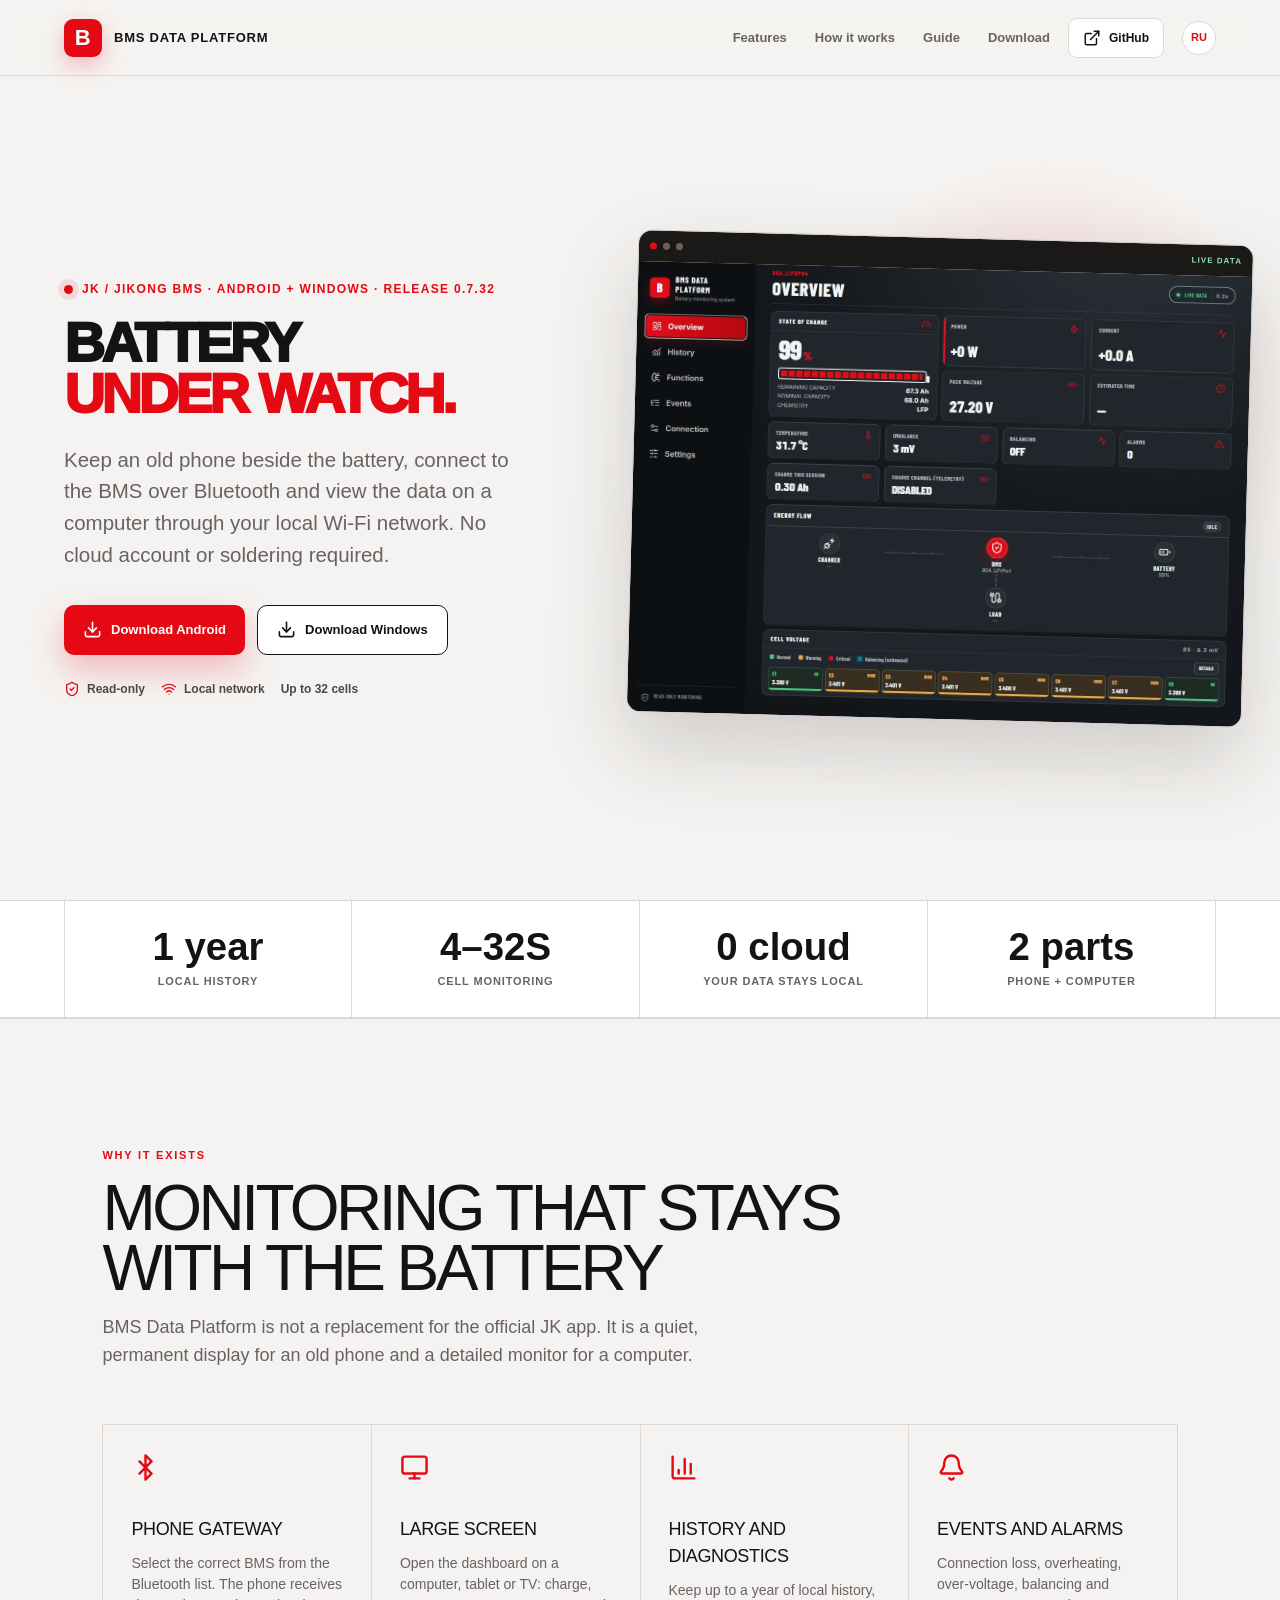
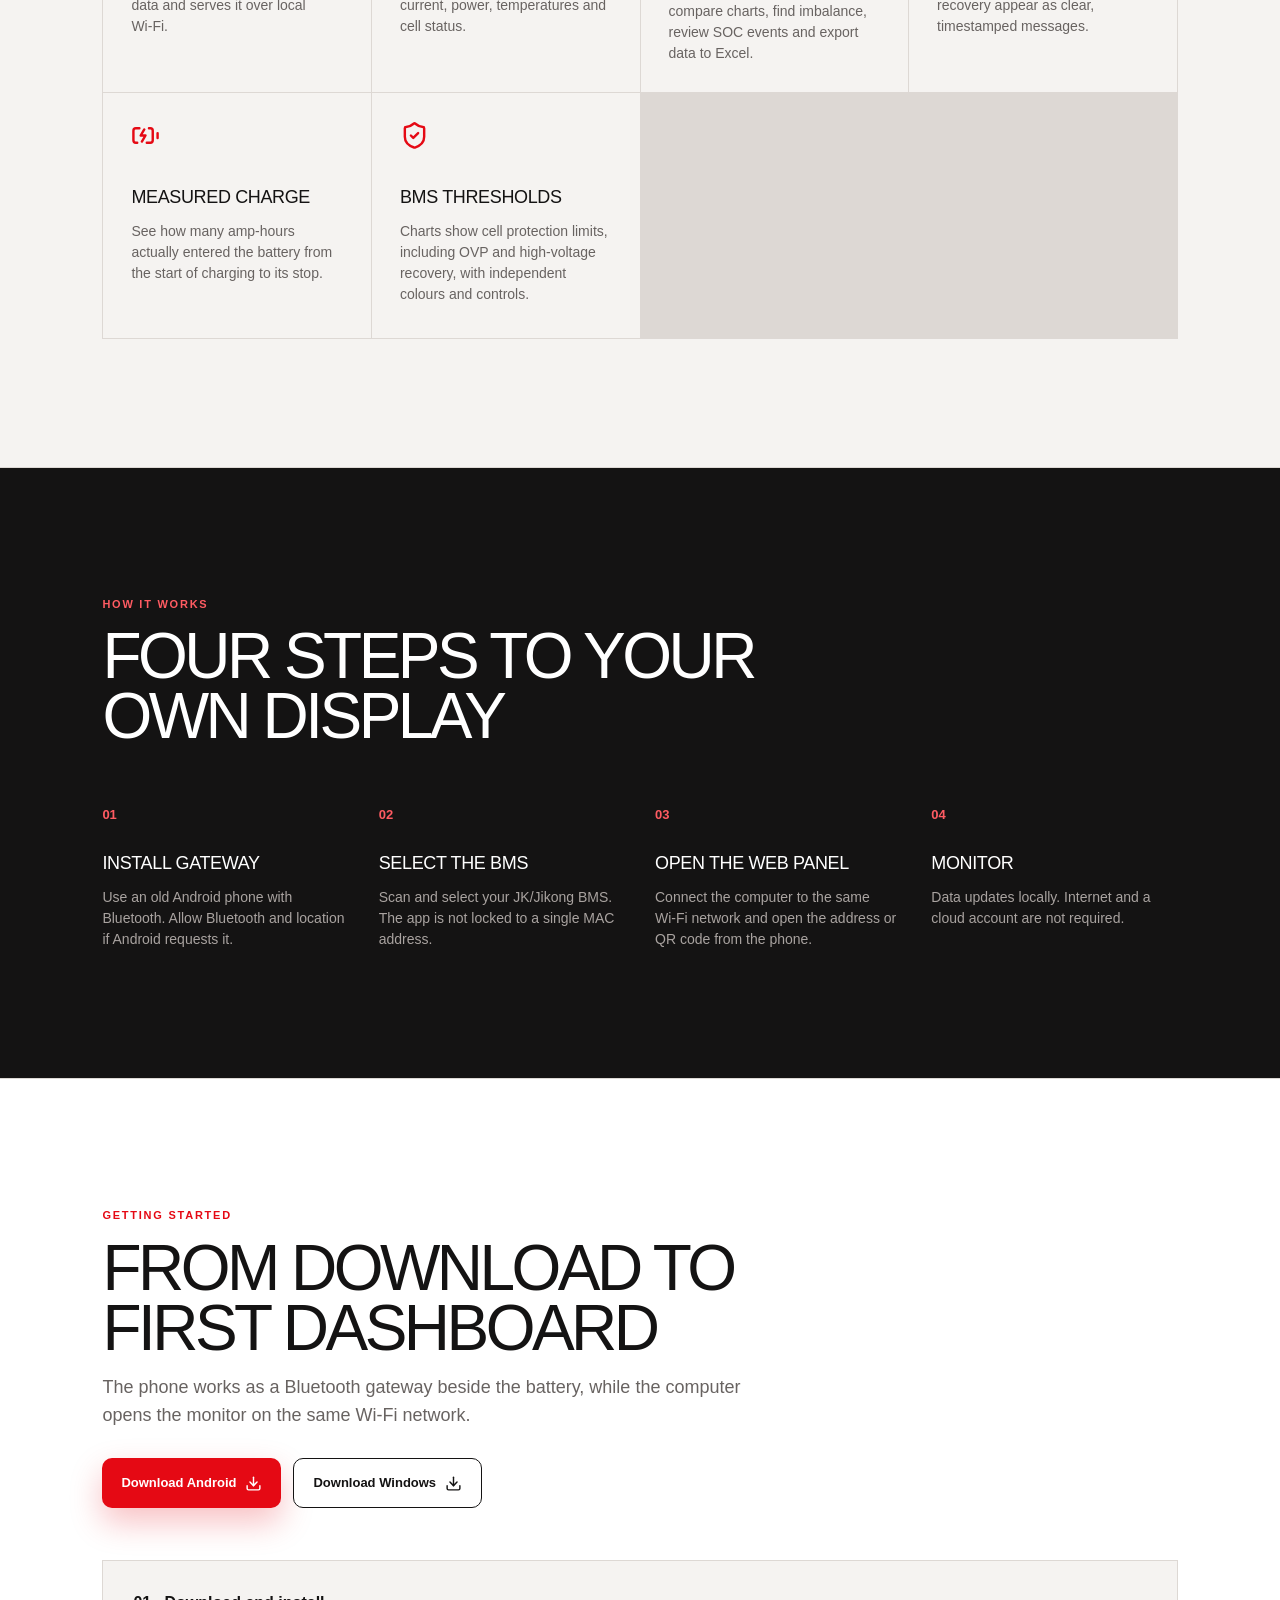
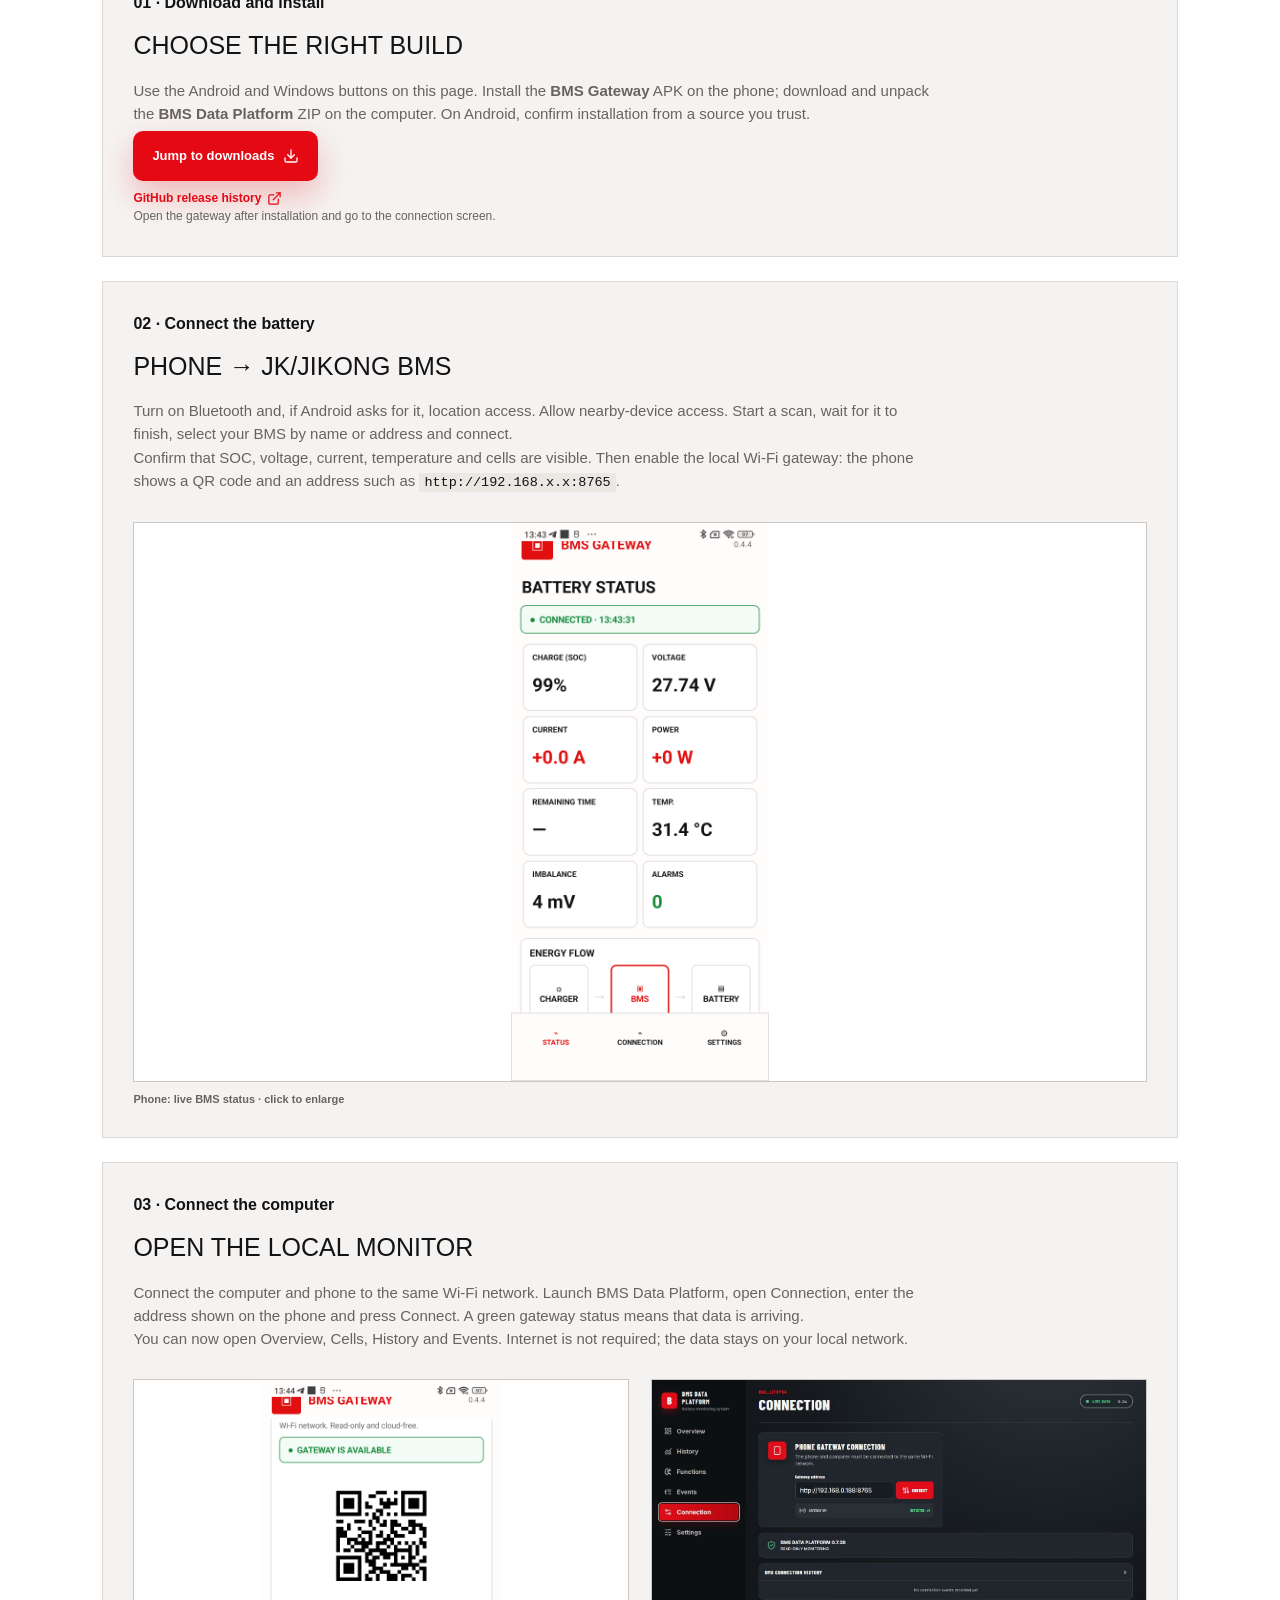
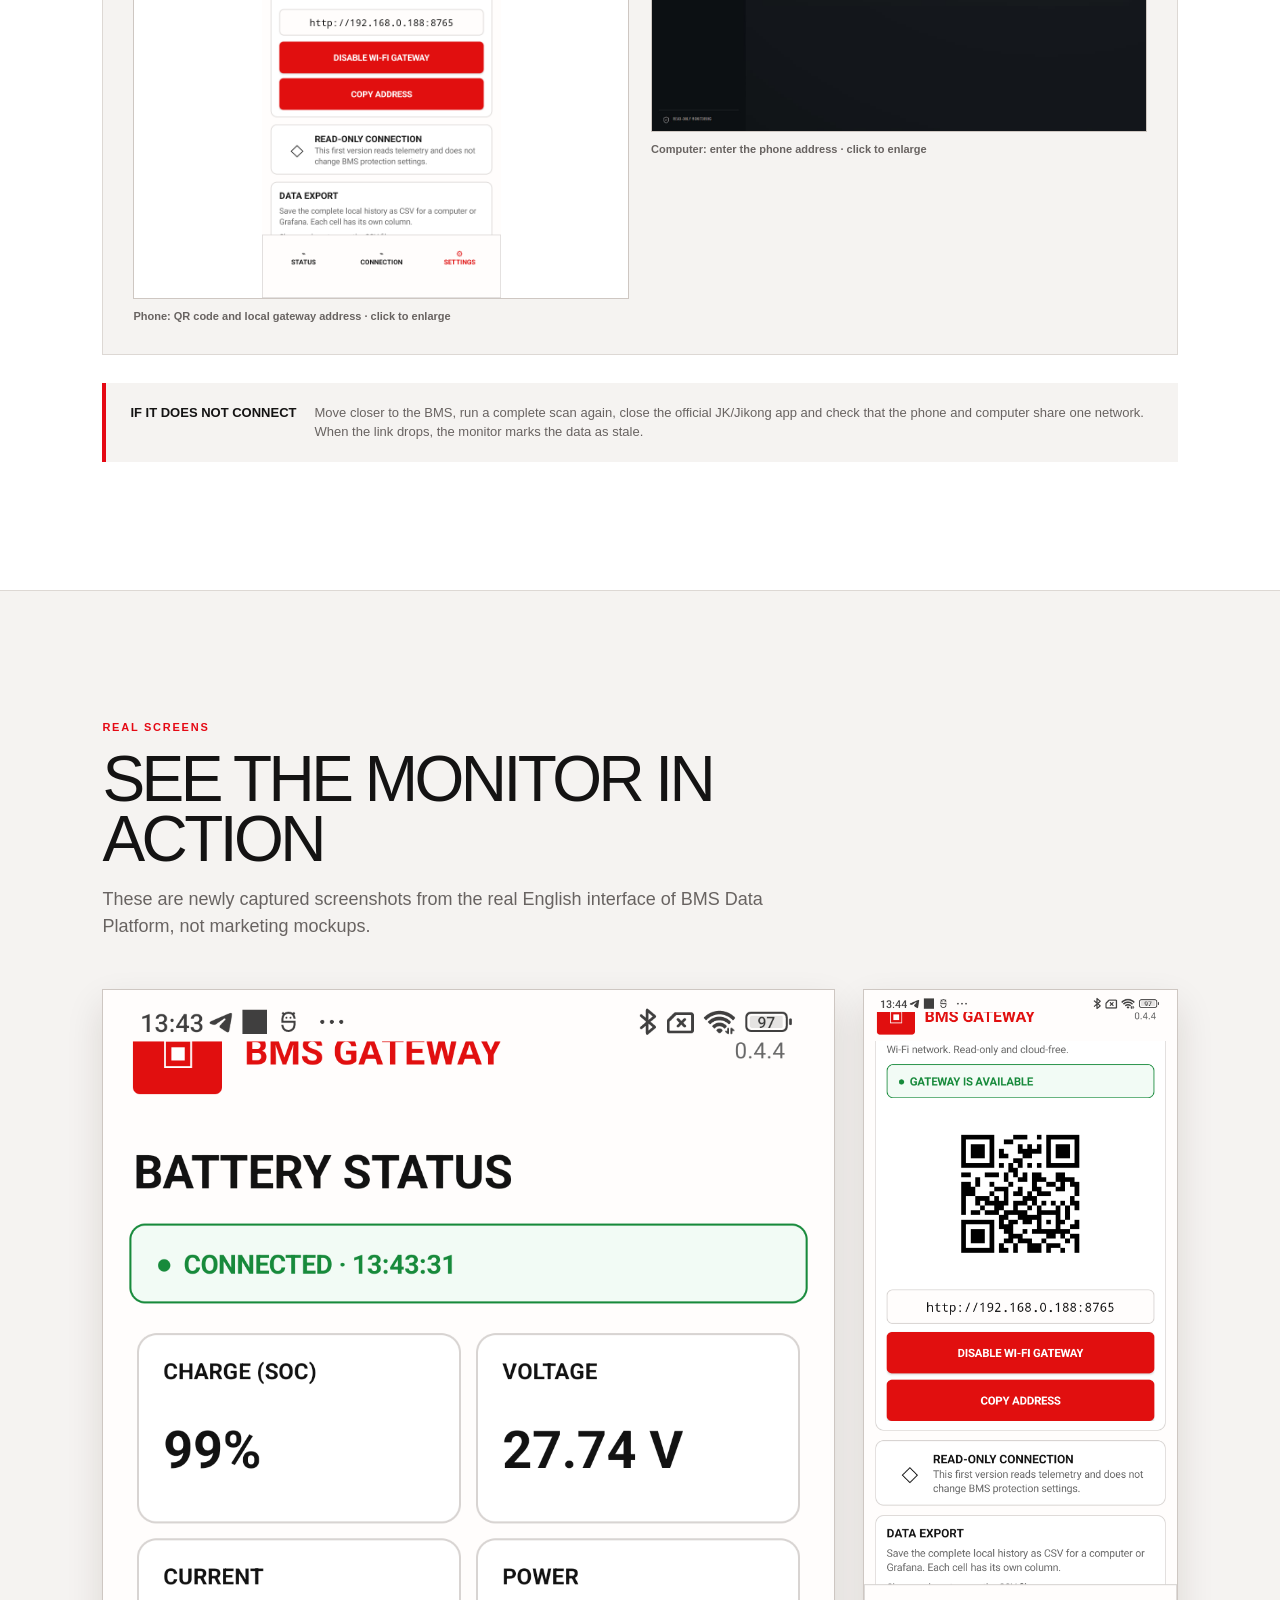
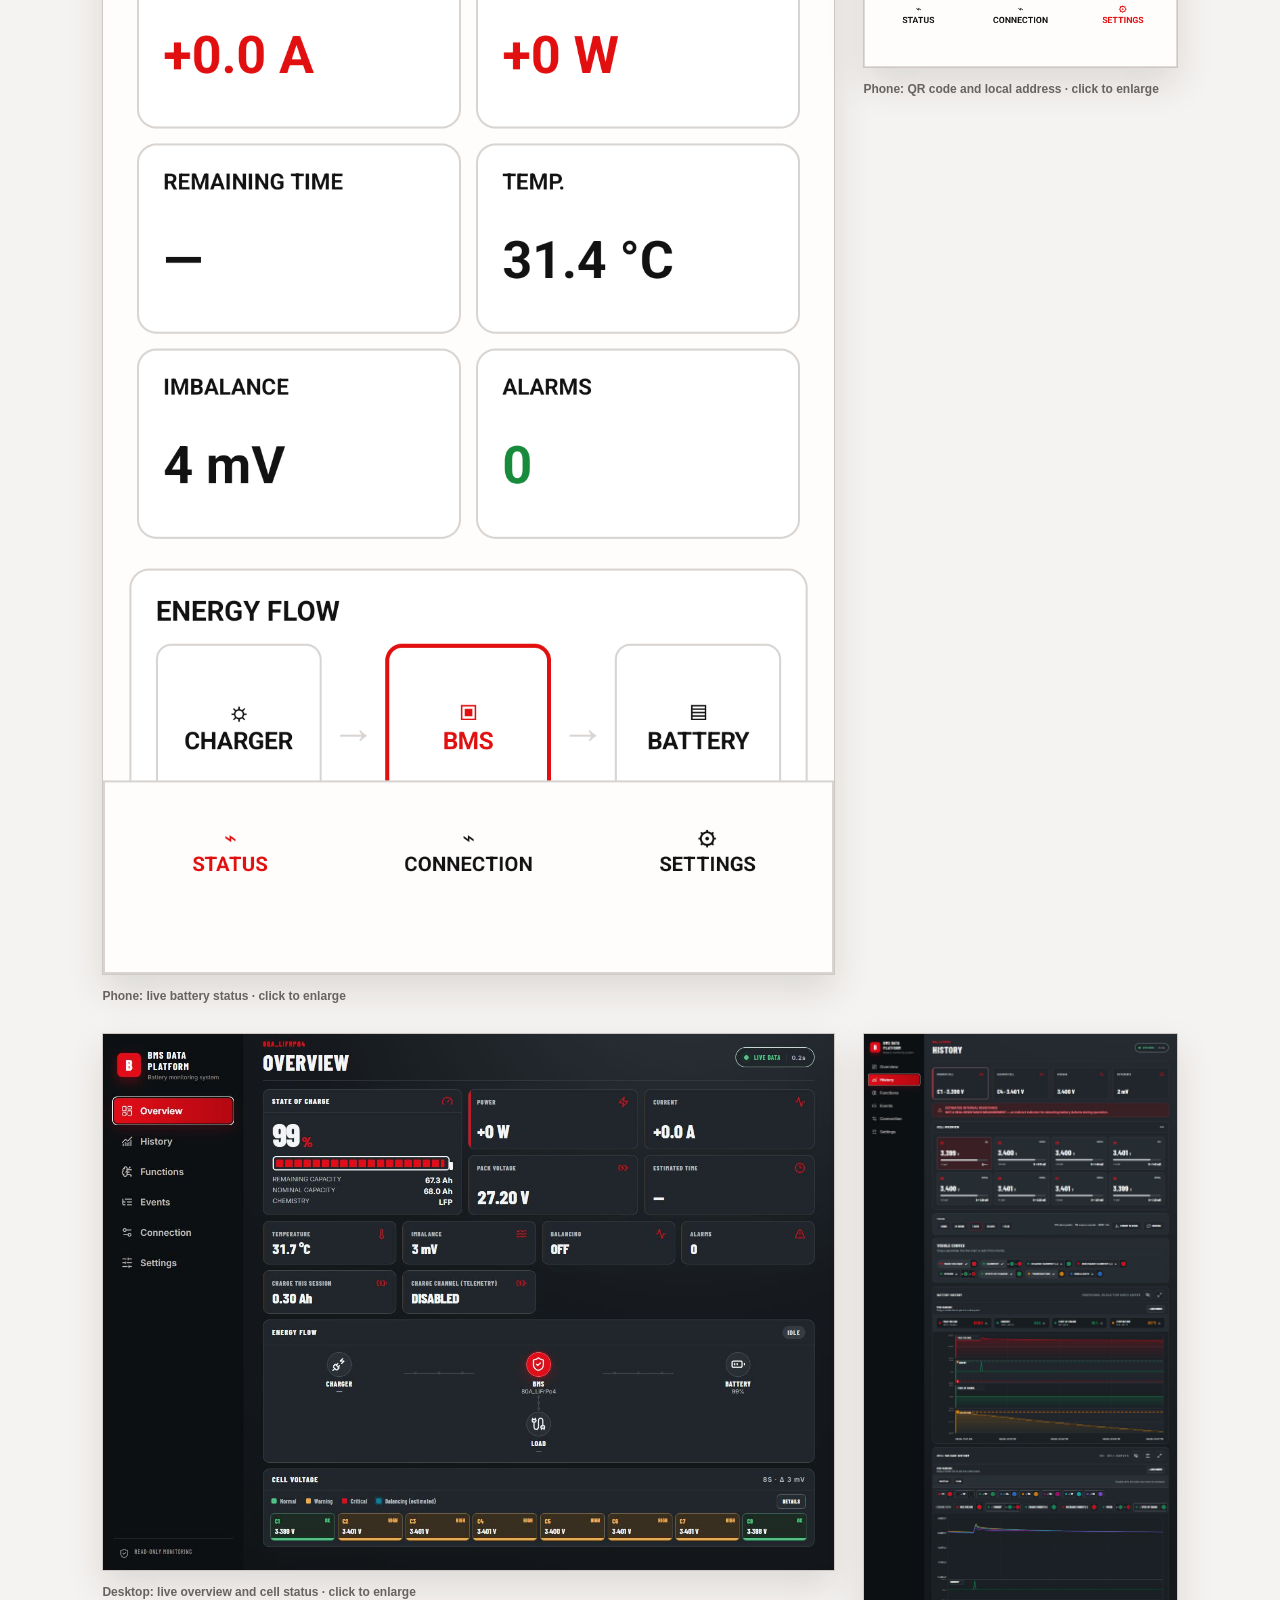
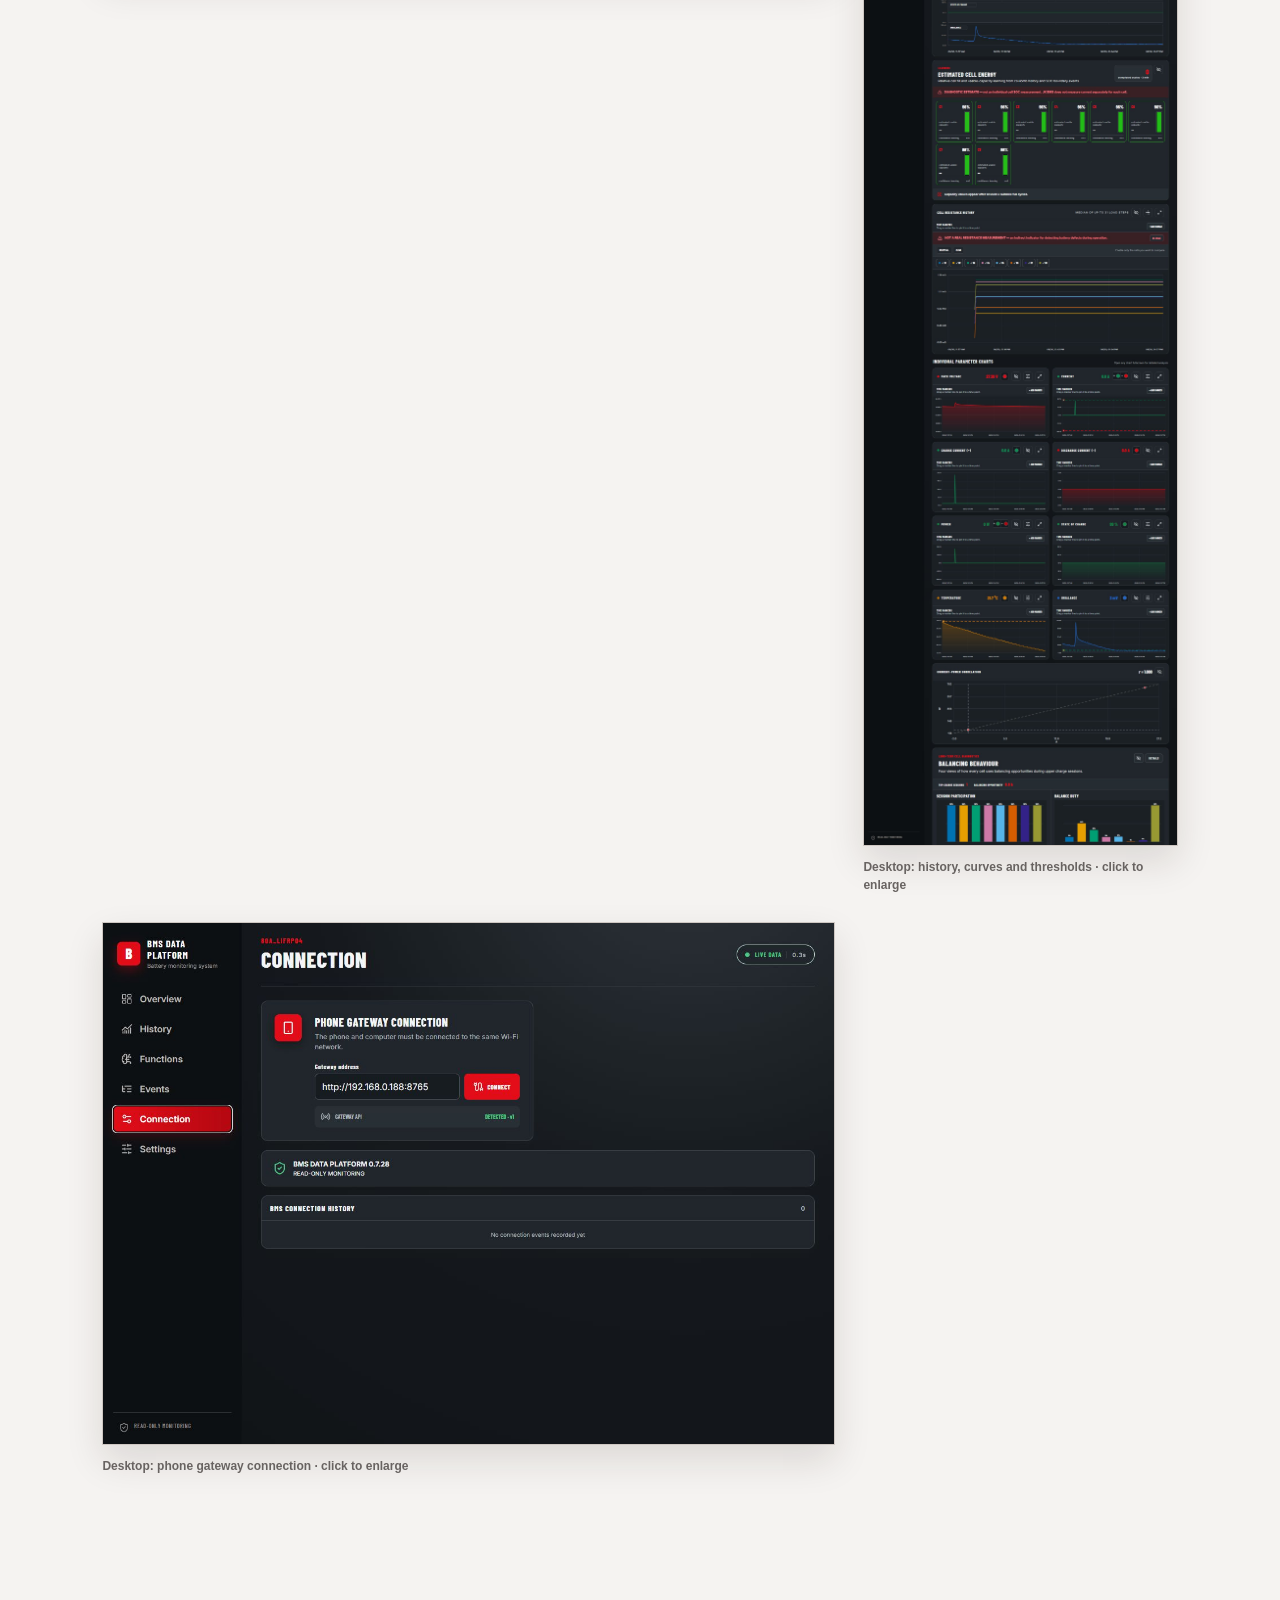
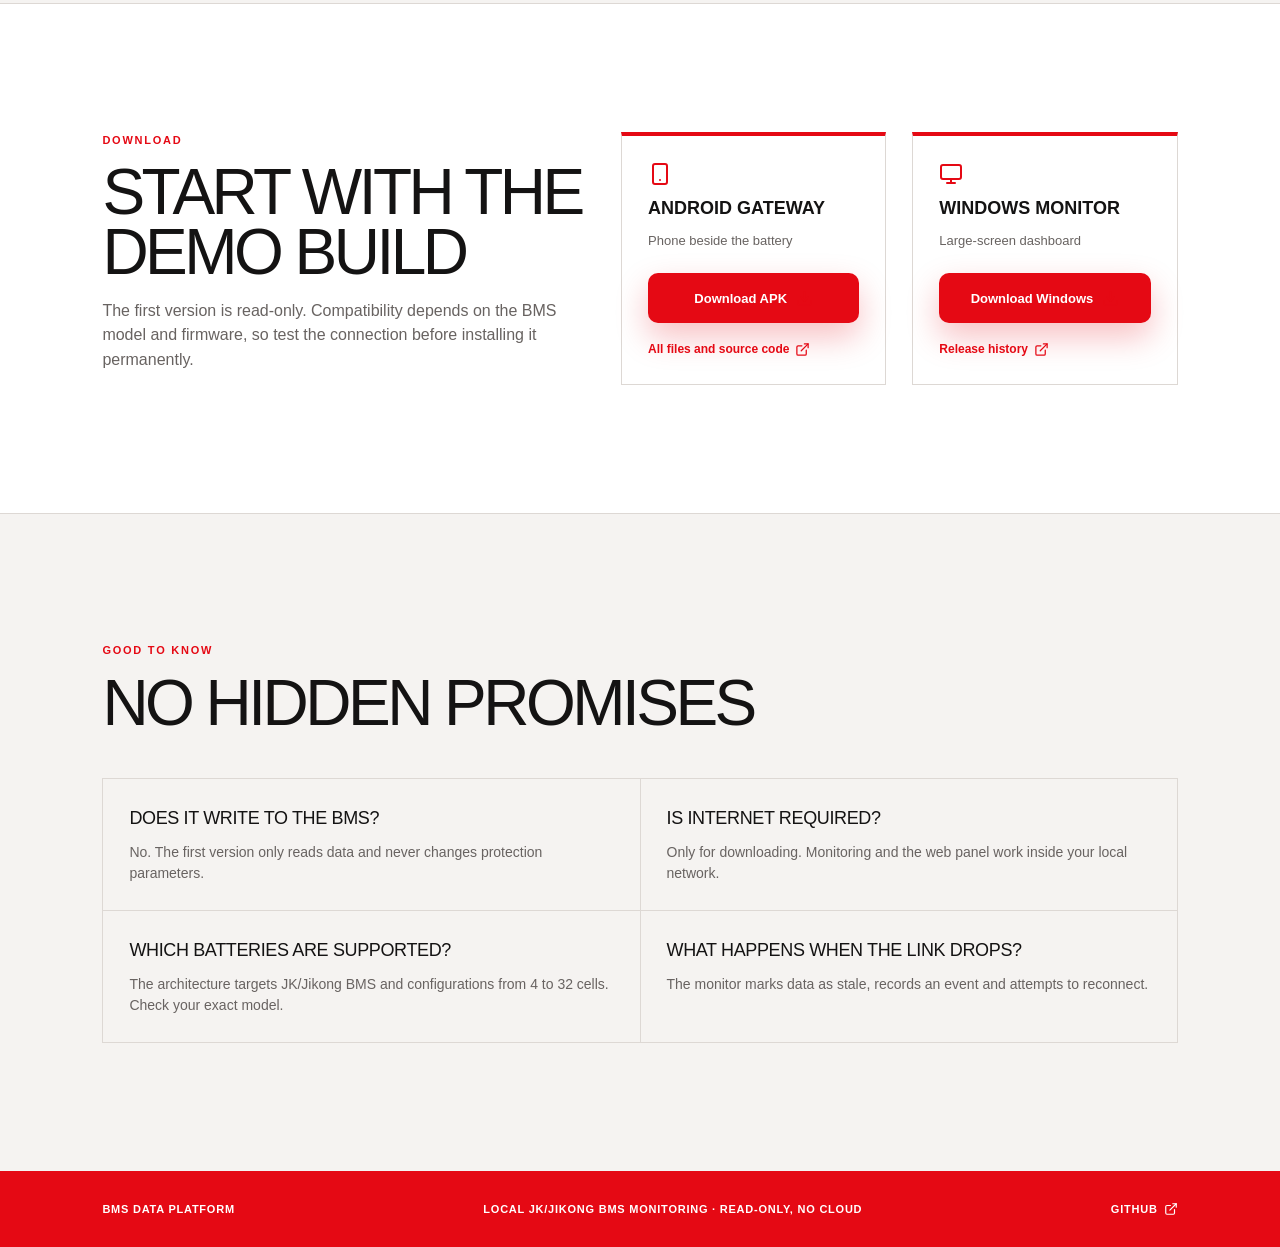
==== commit cb87caa4: "Update downloads to release 0.7.32" ====
--- a/index.html
+++ b/index.html
@@ -1,2 +1,2 @@
-<!DOCTYPE html><html lang="en"><head><meta charSet="utf-8"/><meta name="viewport" content="width=device-width, initial-scale=1"/><link rel="preload" href="/desktop-overview.png" as="image"/><link rel="stylesheet" href="/_next/static/css/index.B_nz7eXu.css" data-rsc-css-href="/_next/static/css/index.B_nz7eXu.css" data-precedence="vite-rsc/importer-resources"/><link rel="modulepreload" fetchPriority="low" href="/_next/static/chunks/index-Dc3GaMED.js"/><script src="/_next/static/chunks/rolldown-runtime-C60lm6uB.js" type="module" async=""></script><script src="/_next/static/chunks/framework-D_rUT4EX.js" type="module" async=""></script><link rel="modulepreload" href="/_next/static/chunks/layout-segment-context-N4NII_j9.js" crossorigin=""/><link rel="modulepreload" href="/_next/static/chunks/Icon-DGqOihj9.js" crossorigin=""/><link rel="modulepreload" href="/_next/static/chunks/LightboxImage-9a_vE-aG.js" crossorigin=""/><title>BMS Data Platform — JK/Jikong BMS monitoring</title><meta name="description" content="A read-only Android Bluetooth gateway and Windows dashboard for JK/Jikong BMS, with local history, charts and diagnostics."/><script>Object.assign(((self[Symbol.for("vinext.navigationRuntime")]??={bootstrap:{routeManifest:null},functions:{}}).bootstrap.rsc??={rsc:[]}),{params:{},nav:{"pathname":"/","searchParams":[]}})</script><link rel="modulepreload" href="/_next/static/chunks/index-Dc3GaMED.js" />
-</head><body><main><header class="site-header"><a class="brand" href="#top" aria-label="BMS Data Platform — home"><span>B</span><strong>BMS DATA PLATFORM</strong></a><nav aria-label="Main navigation"><a href="#features">Features</a><a href="#how">How it works</a><a href="#guide">Guide</a><a href="#download">Download</a></nav><a class="header-github" href="https://github.com/zayants/bms-data-platform/releases/tag/v0.7.31" target="_blank" rel="noreferrer"><svg xmlns="http://www.w3.org/2000/svg" width="18" height="18" viewBox="0 0 24 24" fill="none" stroke="currentColor" stroke-width="2" stroke-linecap="round" stroke-linejoin="round" class="lucide lucide-external-link" aria-hidden="true"><path d="M15 3h6v6"></path><path d="M10 14 21 3"></path><path d="M18 13v6a2 2 0 0 1-2 2H5a2 2 0 0 1-2-2V8a2 2 0 0 1 2-2h6"></path></svg> GitHub</a><a class="lang-switch" href="/ru" aria-label="Open Russian version">RU</a></header><section id="top" class="hero"><div class="hero-copy"><div class="eyebrow"><span></span> JK / Jikong BMS · Android + Windows · release 0.7.31</div><h1>Battery<br/><em>under watch.</em></h1><p class="lead">Keep an old phone beside the battery, connect to the BMS over Bluetooth and view the data on a computer through your local Wi‑Fi network. No cloud account or soldering required.</p><div class="hero-actions"><a class="button primary" href="https://github.com/zayants/bms-data-platform/releases/download/v0.7.31/BMS-Gateway-0.4.5-Android.apk"><svg xmlns="http://www.w3.org/2000/svg" width="19" height="19" viewBox="0 0 24 24" fill="none" stroke="currentColor" stroke-width="2" stroke-linecap="round" stroke-linejoin="round" class="lucide lucide-download" aria-hidden="true"><path d="M12 15V3"></path><path d="M21 15v4a2 2 0 0 1-2 2H5a2 2 0 0 1-2-2v-4"></path><path d="m7 10 5 5 5-5"></path></svg> Download Android</a><a class="button secondary" href="https://github.com/zayants/bms-data-platform/releases/download/v0.7.31/BMS-Data-Platform-0.7.31-Windows-x64.zip"><svg xmlns="http://www.w3.org/2000/svg" width="19" height="19" viewBox="0 0 24 24" fill="none" stroke="currentColor" stroke-width="2" stroke-linecap="round" stroke-linejoin="round" class="lucide lucide-download" aria-hidden="true"><path d="M12 15V3"></path><path d="M21 15v4a2 2 0 0 1-2 2H5a2 2 0 0 1-2-2v-4"></path><path d="m7 10 5 5 5-5"></path></svg> Download Windows</a></div><div class="trust-row"><span><svg xmlns="http://www.w3.org/2000/svg" width="24" height="24" viewBox="0 0 24 24" fill="none" stroke="currentColor" stroke-width="2" stroke-linecap="round" stroke-linejoin="round" class="lucide lucide-shield-check" aria-hidden="true"><path d="M20 13c0 5-3.5 7.5-7.66 8.95a1 1 0 0 1-.67-.01C7.5 20.5 4 18 4 13V6a1 1 0 0 1 1-1c2 0 4.5-1.2 6.24-2.72a1.17 1.17 0 0 1 1.52 0C14.51 3.81 17 5 19 5a1 1 0 0 1 1 1z"></path><path d="m9 12 2 2 4-4"></path></svg> Read-only</span><span><svg xmlns="http://www.w3.org/2000/svg" width="24" height="24" viewBox="0 0 24 24" fill="none" stroke="currentColor" stroke-width="2" stroke-linecap="round" stroke-linejoin="round" class="lucide lucide-wifi" aria-hidden="true"><path d="M12 20h.01"></path><path d="M2 8.82a15 15 0 0 1 20 0"></path><path d="M5 12.859a10 10 0 0 1 14 0"></path><path d="M8.5 16.429a5 5 0 0 1 7 0"></path></svg> Local network</span><span>Up to 32 cells</span></div></div><div class="hero-product" aria-label="Real BMS Data Platform screens"><div class="screen-window"><div class="window-bar"><i></i><i></i><i></i><span>LIVE DATA</span></div><img src="/desktop-overview.png" alt="Real BMS Monitor screen with charge, power and cells"/></div></div></section><section class="proof-strip" aria-label="Key capabilities"><div><strong>1 year</strong><span>local history</span></div><div><strong>4–32S</strong><span>cell monitoring</span></div><div><strong>0 cloud</strong><span>your data stays local</span></div><div><strong>2 parts</strong><span>phone + computer</span></div></section><section id="features" class="section features-section"><div class="section-kicker">Why it exists</div><h2>Monitoring that stays with the battery</h2><p class="section-intro">BMS Data Platform is not a replacement for the official JK app. It is a quiet, permanent display for an old phone and a detailed monitor for a computer.</p><div class="feature-grid"><article><svg xmlns="http://www.w3.org/2000/svg" width="24" height="24" viewBox="0 0 24 24" fill="none" stroke="currentColor" stroke-width="2" stroke-linecap="round" stroke-linejoin="round" class="lucide lucide-bluetooth" aria-hidden="true"><path d="m7 7 10 10-5 5V2l5 5L7 17"></path></svg><h3>Phone gateway</h3><p>Select the correct BMS from the Bluetooth list. The phone receives data and serves it over local Wi‑Fi.</p></article><article><svg xmlns="http://www.w3.org/2000/svg" width="24" height="24" viewBox="0 0 24 24" fill="none" stroke="currentColor" stroke-width="2" stroke-linecap="round" stroke-linejoin="round" class="lucide lucide-monitor" aria-hidden="true"><rect width="20" height="14" x="2" y="3" rx="2"></rect><line x1="8" x2="16" y1="21" y2="21"></line><line x1="12" x2="12" y1="17" y2="21"></line></svg><h3>Large screen</h3><p>Open the dashboard on a computer, tablet or TV: charge, current, power, temperatures and cell status.</p></article><article><svg xmlns="http://www.w3.org/2000/svg" width="24" height="24" viewBox="0 0 24 24" fill="none" stroke="currentColor" stroke-width="2" stroke-linecap="round" stroke-linejoin="round" class="lucide lucide-chart-column" aria-hidden="true"><path d="M3 3v16a2 2 0 0 0 2 2h16"></path><path d="M18 17V9"></path><path d="M13 17V5"></path><path d="M8 17v-3"></path></svg><h3>History and diagnostics</h3><p>Keep up to a year of local history, compare charts, find imbalance, review SOC events and export data to Excel.</p></article><article><svg xmlns="http://www.w3.org/2000/svg" width="24" height="24" viewBox="0 0 24 24" fill="none" stroke="currentColor" stroke-width="2" stroke-linecap="round" stroke-linejoin="round" class="lucide lucide-bell" aria-hidden="true"><path d="M10.268 21a2 2 0 0 0 3.464 0"></path><path d="M3.262 15.326A1 1 0 0 0 4 17h16a1 1 0 0 0 .74-1.673C19.41 13.956 18 12.499 18 8A6 6 0 0 0 6 8c0 4.499-1.411 5.956-2.738 7.326"></path></svg><h3>Events and alarms</h3><p>Connection loss, overheating, over-voltage, balancing and recovery appear as clear, timestamped messages.</p></article><article><svg xmlns="http://www.w3.org/2000/svg" width="24" height="24" viewBox="0 0 24 24" fill="none" stroke="currentColor" stroke-width="2" stroke-linecap="round" stroke-linejoin="round" class="lucide lucide-battery-charging" aria-hidden="true"><path d="m11 7-3 5h4l-3 5"></path><path d="M14.856 6H16a2 2 0 0 1 2 2v8a2 2 0 0 1-2 2h-2.935"></path><path d="M22 14v-4"></path><path d="M5.14 18H4a2 2 0 0 1-2-2V8a2 2 0 0 1 2-2h2.936"></path></svg><h3>Measured charge</h3><p>See how many amp-hours actually entered the battery from the start of charging to its stop.</p></article><article><svg xmlns="http://www.w3.org/2000/svg" width="24" height="24" viewBox="0 0 24 24" fill="none" stroke="currentColor" stroke-width="2" stroke-linecap="round" stroke-linejoin="round" class="lucide lucide-shield-check" aria-hidden="true"><path d="M20 13c0 5-3.5 7.5-7.66 8.95a1 1 0 0 1-.67-.01C7.5 20.5 4 18 4 13V6a1 1 0 0 1 1-1c2 0 4.5-1.2 6.24-2.72a1.17 1.17 0 0 1 1.52 0C14.51 3.81 17 5 19 5a1 1 0 0 1 1 1z"></path><path d="m9 12 2 2 4-4"></path></svg><h3>BMS thresholds</h3><p>Charts show cell protection limits, including OVP and high-voltage recovery, with independent colours and controls.</p></article></div></section><section id="how" class="section how-section"><div class="section-kicker">How it works</div><h2>Four steps to your own display</h2><div class="steps"><div><b>01</b><h3>Install Gateway</h3><p>Use an old Android phone with Bluetooth. Allow Bluetooth and location if Android requests it.</p></div><div><b>02</b><h3>Select the BMS</h3><p>Scan and select your JK/Jikong BMS. The app is not locked to a single MAC address.</p></div><div><b>03</b><h3>Open the web panel</h3><p>Connect the computer to the same Wi‑Fi network and open the address or QR code from the phone.</p></div><div><b>04</b><h3>Monitor</h3><p>Data updates locally. Internet and a cloud account are not required.</p></div></div></section><section id="guide" class="section guide-section"><div class="section-kicker">Getting started</div><h2>From download to first dashboard</h2><p class="section-intro">The phone works as a Bluetooth gateway beside the battery, while the computer opens the monitor on the same Wi‑Fi network.</p><div class="guide-download-actions" aria-label="Download apps before starting"><a class="button primary" href="https://github.com/zayants/bms-data-platform/releases/download/v0.7.31/BMS-Gateway-0.4.5-Android.apk">Download Android <svg xmlns="http://www.w3.org/2000/svg" width="17" height="17" viewBox="0 0 24 24" fill="none" stroke="currentColor" stroke-width="2" stroke-linecap="round" stroke-linejoin="round" class="lucide lucide-download" aria-hidden="true"><path d="M12 15V3"></path><path d="M21 15v4a2 2 0 0 1-2 2H5a2 2 0 0 1-2-2v-4"></path><path d="m7 10 5 5 5-5"></path></svg></a><a class="button secondary" href="https://github.com/zayants/bms-data-platform/releases/download/v0.7.31/BMS-Data-Platform-0.7.31-Windows-x64.zip">Download Windows <svg xmlns="http://www.w3.org/2000/svg" width="17" height="17" viewBox="0 0 24 24" fill="none" stroke="currentColor" stroke-width="2" stroke-linecap="round" stroke-linejoin="round" class="lucide lucide-download" aria-hidden="true"><path d="M12 15V3"></path><path d="M21 15v4a2 2 0 0 1-2 2H5a2 2 0 0 1-2-2v-4"></path><path d="m7 10 5 5 5-5"></path></svg></a></div><div class="guide-list"><article class="guide-step"><div class="guide-copy"><b>01 · Download and install</b><h3>Choose the right build</h3><p>Use the Android and Windows buttons on this page. Install the <strong>BMS Gateway</strong> APK on the phone; download and unpack the <strong>BMS Data Platform</strong> ZIP on the computer. On Android, confirm installation from a source you trust.</p><a class="button primary" href="#download">Jump to downloads <svg xmlns="http://www.w3.org/2000/svg" width="16" height="16" viewBox="0 0 24 24" fill="none" stroke="currentColor" stroke-width="2" stroke-linecap="round" stroke-linejoin="round" class="lucide lucide-download" aria-hidden="true"><path d="M12 15V3"></path><path d="M21 15v4a2 2 0 0 1-2 2H5a2 2 0 0 1-2-2v-4"></path><path d="m7 10 5 5 5-5"></path></svg></a><a class="text-link" href="https://github.com/zayants/bms-data-platform/releases/tag/v0.7.31" target="_blank" rel="noreferrer">GitHub release history <svg xmlns="http://www.w3.org/2000/svg" width="15" height="15" viewBox="0 0 24 24" fill="none" stroke="currentColor" stroke-width="2" stroke-linecap="round" stroke-linejoin="round" class="lucide lucide-external-link" aria-hidden="true"><path d="M15 3h6v6"></path><path d="M10 14 21 3"></path><path d="M18 13v6a2 2 0 0 1-2 2H5a2 2 0 0 1-2-2V8a2 2 0 0 1 2-2h6"></path></svg></a><p class="guide-note">Open the gateway after installation and go to the connection screen.</p></div></article><article class="guide-step"><div class="guide-copy"><b>02 · Connect the battery</b><h3>Phone → JK/Jikong BMS</h3><p>Turn on Bluetooth and, if Android asks for it, location access. Allow nearby-device access. Start a scan, wait for it to finish, select your BMS by name or address and connect.</p><p>Confirm that SOC, voltage, current, temperature and cells are visible. Then enable the local Wi‑Fi gateway: the phone shows a QR code and an address such as <code>http://192.168.x.x:8765</code>.</p></div><figure><button class="zoomable-image" type="button" aria-label="Увеличить изображение: Real English BMS Gateway battery status screen"><img src="/android-status-en.png" alt="Real English BMS Gateway battery status screen"/></button><figcaption>Phone: live BMS status · click to enlarge</figcaption></figure></article><article class="guide-step"><div class="guide-copy"><b>03 · Connect the computer</b><h3>Open the local monitor</h3><p>Connect the computer and phone to the same Wi‑Fi network. Launch BMS Data Platform, open Connection, enter the address shown on the phone and press Connect. A green gateway status means that data is arriving.</p><p>You can now open Overview, Cells, History and Events. Internet is not required; the data stays on your local network.</p></div><div class="guide-pair"><figure><button class="zoomable-image" type="button" aria-label="Увеличить изображение: Real English BMS Gateway QR code and local address"><img src="/android-settings-en.png" alt="Real English BMS Gateway QR code and local address"/></button><figcaption>Phone: QR code and local gateway address · click to enlarge</figcaption></figure><figure><button class="zoomable-image" type="button" aria-label="Увеличить изображение: Computer connection screen for the phone gateway"><img src="/guide-desktop-connection.png" alt="Computer connection screen for the phone gateway"/></button><figcaption>Computer: enter the phone address · click to enlarge</figcaption></figure></div></article></div><div class="guide-troubles"><strong>If it does not connect</strong><span>Move closer to the BMS, run a complete scan again, close the official JK/Jikong app and check that the phone and computer share one network. When the link drops, the monitor marks the data as stale.</span></div></section><section class="section screenshots-section"><div class="section-kicker">Real screens</div><h2>See the monitor in action</h2><p class="section-intro">These are newly captured screenshots from the real English interface of BMS Data Platform, not marketing mockups.</p><div class="shot-grid"><figure><button class="zoomable-image" type="button" aria-label="Увеличить изображение: Real English BMS Gateway status"><img src="/android-status-en.png" alt="Real English BMS Gateway status"/></button><figcaption>Phone: live battery status · click to enlarge</figcaption></figure><figure><button class="zoomable-image" type="button" aria-label="Увеличить изображение: Real English BMS Gateway local Wi-Fi gateway"><img src="/android-settings-en.png" alt="Real English BMS Gateway local Wi-Fi gateway"/></button><figcaption>Phone: QR code and local address · click to enlarge</figcaption></figure><figure><button class="zoomable-image" type="button" aria-label="Увеличить изображение: Real English BMS Data Platform overview"><img src="/desktop-overview.png" alt="Real English BMS Data Platform overview"/></button><figcaption>Desktop: live overview and cell status · click to enlarge</figcaption></figure><figure><button class="zoomable-image" type="button" aria-label="Увеличить изображение: Real English BMS Data Platform history screen"><img src="/desktop-history.png" alt="Real English BMS Data Platform history screen"/></button><figcaption>Desktop: history, curves and thresholds · click to enlarge</figcaption></figure><figure><button class="zoomable-image" type="button" aria-label="Увеличить изображение: Real English BMS Data Platform connection screen"><img src="/desktop-connection.png" alt="Real English BMS Data Platform connection screen"/></button><figcaption>Desktop: phone gateway connection · click to enlarge</figcaption></figure></div></section><section id="download" class="section download-section"><div><div class="section-kicker">Download</div><h2>Start with the demo build</h2><p>The first version is read-only. Compatibility depends on the BMS model and firmware, so test the connection before installing it permanently.</p></div><div class="download-card"><svg xmlns="http://www.w3.org/2000/svg" width="24" height="24" viewBox="0 0 24 24" fill="none" stroke="currentColor" stroke-width="2" stroke-linecap="round" stroke-linejoin="round" class="lucide lucide-smartphone" aria-hidden="true"><rect width="14" height="20" x="5" y="2" rx="2" ry="2"></rect><path d="M12 18h.01"></path></svg><strong>Android Gateway</strong><span>Phone beside the battery</span><a class="button primary" href="https://github.com/zayants/bms-data-platform/releases/download/v0.7.31/BMS-Gateway-0.4.5-Android.apk">Download APK <svg xmlns="http://www.w3.org/2000/svg" width="17" height="17" viewBox="0 0 24 24" fill="none" stroke="currentColor" stroke-width="2" stroke-linecap="round" stroke-linejoin="round" class="lucide lucide-download" aria-hidden="true"><path d="M12 15V3"></path><path d="M21 15v4a2 2 0 0 1-2 2H5a2 2 0 0 1-2-2v-4"></path><path d="m7 10 5 5 5-5"></path></svg></a><a class="text-link" href="https://github.com/zayants/bms-data-platform/releases/tag/v0.7.31" target="_blank" rel="noreferrer">All files and source code <svg xmlns="http://www.w3.org/2000/svg" width="15" height="15" viewBox="0 0 24 24" fill="none" stroke="currentColor" stroke-width="2" stroke-linecap="round" stroke-linejoin="round" class="lucide lucide-external-link" aria-hidden="true"><path d="M15 3h6v6"></path><path d="M10 14 21 3"></path><path d="M18 13v6a2 2 0 0 1-2 2H5a2 2 0 0 1-2-2V8a2 2 0 0 1 2-2h6"></path></svg></a></div><div class="download-card"><svg xmlns="http://www.w3.org/2000/svg" width="24" height="24" viewBox="0 0 24 24" fill="none" stroke="currentColor" stroke-width="2" stroke-linecap="round" stroke-linejoin="round" class="lucide lucide-monitor" aria-hidden="true"><rect width="20" height="14" x="2" y="3" rx="2"></rect><line x1="8" x2="16" y1="21" y2="21"></line><line x1="12" x2="12" y1="17" y2="21"></line></svg><strong>Windows Monitor</strong><span>Large-screen dashboard</span><a class="button primary" href="https://github.com/zayants/bms-data-platform/releases/download/v0.7.31/BMS-Data-Platform-0.7.31-Windows-x64.zip">Download Windows <svg xmlns="http://www.w3.org/2000/svg" width="17" height="17" viewBox="0 0 24 24" fill="none" stroke="currentColor" stroke-width="2" stroke-linecap="round" stroke-linejoin="round" class="lucide lucide-download" aria-hidden="true"><path d="M12 15V3"></path><path d="M21 15v4a2 2 0 0 1-2 2H5a2 2 0 0 1-2-2v-4"></path><path d="m7 10 5 5 5-5"></path></svg></a><a class="text-link" href="https://github.com/zayants/bms-data-platform/releases/tag/v0.7.31" target="_blank" rel="noreferrer">Release history <svg xmlns="http://www.w3.org/2000/svg" width="15" height="15" viewBox="0 0 24 24" fill="none" stroke="currentColor" stroke-width="2" stroke-linecap="round" stroke-linejoin="round" class="lucide lucide-external-link" aria-hidden="true"><path d="M15 3h6v6"></path><path d="M10 14 21 3"></path><path d="M18 13v6a2 2 0 0 1-2 2H5a2 2 0 0 1-2-2V8a2 2 0 0 1 2-2h6"></path></svg></a></div></section><section class="section faq-section"><div class="section-kicker">Good to know</div><h2>No hidden promises</h2><div class="faq-grid"><div><h3>Does it write to the BMS?</h3><p>No. The first version only reads data and never changes protection parameters.</p></div><div><h3>Is internet required?</h3><p>Only for downloading. Monitoring and the web panel work inside your local network.</p></div><div><h3>Which batteries are supported?</h3><p>The architecture targets JK/Jikong BMS and configurations from 4 to 32 cells. Check your exact model.</p></div><div><h3>What happens when the link drops?</h3><p>The monitor marks data as stale, records an event and attempts to reconnect.</p></div></div></section><footer><span>BMS DATA PLATFORM</span><span>Local JK/Jikong BMS monitoring · read-only, no cloud</span><a href="https://github.com/zayants/bms-data-platform/releases/tag/v0.7.31" target="_blank" rel="noreferrer">GitHub <svg xmlns="http://www.w3.org/2000/svg" width="14" height="14" viewBox="0 0 24 24" fill="none" stroke="currentColor" stroke-width="2" stroke-linecap="round" stroke-linejoin="round" class="lucide lucide-external-link" aria-hidden="true"><path d="M15 3h6v6"></path><path d="M10 14 21 3"></path><path d="M18 13v6a2 2 0 0 1-2 2H5a2 2 0 0 1-2-2V8a2 2 0 0 1 2-2h6"></path></svg></a></footer></main><script type="module" src="/_next/static/chunks/index-Dc3GaMED.js" id="_R_" async=""></script><script>((self[Symbol.for("vinext.navigationRuntime")]??={bootstrap:{routeManifest:null},functions:{}}).bootstrap.rsc??={rsc:[]}).rsc.push("0:{\"page:/\":\"$L1\",\"layout:/\":\"$L2\",\"route:/\":\"$L3\",\"__route\":\"route:/\",\"__interceptionContext\":null,\"__layoutIds\":[\"layout:/\"],\"__rootLayout\":\"/\",\"__bfcacheSegmentIdentities\":{\"layout:/\":\"[\\\"layout\\\",\\\"layout:/\\\",\\\"root-boundary:/\\\",\\\"\\\"]\",\"page:/\":\"[\\\"page\\\",\\\"page:/\\\",\\\"root-boundary:/\\\",\\\"\\\"]\"},\"__srcPage\":[\"page\"],\"__layoutFlags\":{\"layout:/\":\"s\"},\"__artifactCompatibility\":{\"schemaVersion\":1,\"graphVersion\":\"app-route-graph:1177fd80f83fa7b0\",\"deploymentVersion\":\"f775afff-3a31-4981-88a8-c0b43c3485f2\",\"appElementsSchemaVersion\":1,\"rscPayloadSchemaVersion\":1,\"rootBoundaryId\":\"/\",\"renderEpoch\":null}}\n")</script><script>((self[Symbol.for("vinext.navigationRuntime")]??={bootstrap:{routeManifest:null},functions:{}}).bootstrap.rsc??={rsc:[]}).rsc.push("4:I[\"416c5e021802\",[],\"Children\",1]\n")</script><script>((self[Symbol.for("vinext.navigationRuntime")]??={bootstrap:{routeManifest:null},functions:{}}).bootstrap.rsc??={rsc:[]}).rsc.push("5:I[\"8b58cbad025d\",[],\"GlobalErrorBoundary\",1]\n")</script><script>((self[Symbol.for("vinext.navigationRuntime")]??={bootstrap:{routeManifest:null},functions:{}}).bootstrap.rsc??={rsc:[]}).rsc.push("6:I[\"4d0b646553ed\",[],\"default\",1]\n")</script><script>((self[Symbol.for("vinext.navigationRuntime")]??={bootstrap:{routeManifest:null},functions:{}}).bootstrap.rsc??={rsc:[]}).rsc.push("7:I[\"8b58cbad025d\",[],\"ErrorBoundary\",1]\n")</script><script>((self[Symbol.for("vinext.navigationRuntime")]??={bootstrap:{routeManifest:null},functions:{}}).bootstrap.rsc??={rsc:[]}).rsc.push("8:I[\"f4fa97b4c255\",[],\"LayoutSegmentProvider\",1]\n")</script><script>((self[Symbol.for("vinext.navigationRuntime")]??={bootstrap:{routeManifest:null},functions:{}}).bootstrap.rsc??={rsc:[]}).rsc.push("9:I[\"416c5e021802\",[],\"Slot\",1]\n")</script><script>((self[Symbol.for("vinext.navigationRuntime")]??={bootstrap:{routeManifest:null},functions:{}}).bootstrap.rsc??={rsc:[]}).rsc.push("a:I[\"8b58cbad025d\",[],\"NotFoundBoundary\",1]\n")</script><script>((self[Symbol.for("vinext.navigationRuntime")]??={bootstrap:{routeManifest:null},functions:{}}).bootstrap.rsc??={rsc:[]}).rsc.push("b:I[\"877bf9fc4568\",[],\"AppRouterScrollTarget\",1]\n")</script><script>((self[Symbol.for("vinext.navigationRuntime")]??={bootstrap:{routeManifest:null},functions:{}}).bootstrap.rsc??={rsc:[]}).rsc.push("c:I[\"8b58cbad025d\",[],\"RedirectBoundary\",1]\n")</script><script>((self[Symbol.for("vinext.navigationRuntime")]??={bootstrap:{routeManifest:null},functions:{}}).bootstrap.rsc??={rsc:[]}).rsc.push(":HL[\"/_next/static/css/index.B_nz7eXu.css\",\"style\"     ]\n")</script><script>((self[Symbol.for("vinext.navigationRuntime")]??={bootstrap:{routeManifest:null},functions:{}}).bootstrap.rsc??={rsc:[]}).rsc.push("2:[[[\"$\",\"link\",\"css:/_next/static/css/index.B_nz7eXu.css\",{\"rel\":\"stylesheet\",\"precedence\":\"vite-rsc/importer-resources\",\"href\":\"/_next/static/css/index.B_nz7eXu.css\",\"data-rsc-css-href\":\"/_next/static/css/index.B_nz7eXu.css\"}],\"$undefined\"],[\"$\",\"html\",null,{\"lang\":\"en\",\"children\":[\"$\",\"body\",null,{\"children\":[\"$\",\"$L4\",null,{}]}]}]]\n")</script><script>((self[Symbol.for("vinext.navigationRuntime")]??={bootstrap:{routeManifest:null},functions:{}}).bootstrap.rsc??={rsc:[]}).rsc.push("3:[[[\"$\",\"meta\",null,{\"charSet\":\"utf-8\"}],[[\"$\",\"title\",\"0\",{\"children\":\"BMS Data Platform — JK/Jikong BMS monitoring\"}],[\"$\",\"meta\",\"1\",{\"name\":\"description\",\"content\":\"A read-only Android Bluetooth gateway and Windows dashboard for JK/Jikong BMS, with local history, charts and diagnostics.\"}]],[[\"$\",\"meta\",\"0\",{\"name\":\"viewport\",\"content\":\"width=device-width, initial-scale=1\"}]]],[\"$\",\"$L5\",null,{\"fallback\":\"$6\",\"children\":[\"$\",\"$L7\",null,{\"fallback\":\"$6\",\"children\":[\"$\",\"$L8\",null,{\"providerId\":\"layout:/\",\"segmentMap\":{\"children\":[]},\"children\":[\"$\",\"$L9\",null,{\"id\":\"layout:/\",\"parallelSlots\":\"$undefined\",\"children\":[\"$\",\"$La\",null,{\"resetKey\":\"\",\"fallback\":[[\"$\",\"title\",null,{\"children\":\"404: This page could not be found.\"}],[\"$\",\"div\",null,{\"style\":{\"fontFamily\":\"system-ui,\\\"Segoe UI\\\",Roboto,Helvetica,Arial,sans-serif,\\\"Apple Color Emoji\\\",\\\"Segoe UI Emoji\\\"\",\"height\":\"100vh\",\"textAlign\":\"center\",\"display\":\"flex\",\"flexDirection\":\"column\",\"alignItems\":\"center\",\"justifyContent\":\"center\"},\"children\":[\"$\",\"div\",null,{\"children\":[[\"$\",\"style\",null,{\"dangerouslySetInnerHTML\":{\"__html\":\"body{color:#000;background:#fff;margin:0}.next-error-h1{border-right:1px solid rgba(0,0,0,.3)}@media (prefers-color-scheme:dark){body{color:#fff;background:#000}.next-error-h1{border-right:1px solid rgba(255,255,255,.3)}}\"}}],[\"$\",\"h1\",null,{\"className\":\"next-error-h1\",\"style\":{\"display\":\"inline-block\",\"margin\":\"0 20px 0 0\",\"padding\":\"0 23px 0 0\",\"fontSize\":24,\"fontWeight\":500,\"verticalAlign\":\"top\",\"lineHeight\":\"49px\"},\"children\":404}],[\"$\",\"div\",null,{\"style\":{\"display\":\"inline-block\"},\"children\":[\"$\",\"h2\",null,{\"style\":{\"fontSize\":14,\"fontWeight\":400,\"lineHeight\":\"49px\",\"margin\":0},\"children\":\"This page could not be found.\"}]}]]}]}]],\"children\":[\"$\",\"$Lb\",null,{\"children\":[\"$\",\"$Lc\",null,{\"children\":[[\"$\",\"$L8\",null,{\"providerId\":\"page:/\",\"segmentMap\":{\"children\":[\"__PAGE__\"]},\"children\":[\"$\",\"$L9\",null,{\"id\":\"page:/\"}]}],null]}]}]}]}]}]}]}],null,null]\n")</script><script>((self[Symbol.for("vinext.navigationRuntime")]??={bootstrap:{routeManifest:null},functions:{}}).bootstrap.rsc??={rsc:[]}).rsc.push("d:I[\"066132fd2803\",[],\"default\",1]\n")</script><script>((self[Symbol.for("vinext.navigationRuntime")]??={bootstrap:{routeManifest:null},functions:{}}).bootstrap.rsc??={rsc:[]}).rsc.push(":HL[\"/desktop-overview.png\",\"image\"]\n")</script><script>((self[Symbol.for("vinext.navigationRuntime")]??={bootstrap:{routeManifest:null},functions:{}}).bootstrap.rsc??={rsc:[]}).rsc.push("1:[\"$\",\"main\",null,{\"children\":[[\"$\",\"header\",null,{\"className\":\"site-header\",\"children\":[[\"$\",\"a\",null,{\"className\":\"brand\",\"href\":\"#top\",\"aria-label\":\"BMS Data Platform — home\",\"children\":[[\"$\",\"span\",null,{\"children\":\"B\"}],[\"$\",\"strong\",null,{\"children\":\"BMS DATA PLATFORM\"}]]}],[\"$\",\"nav\",null,{\"aria-label\":\"Main navigation\",\"children\":[[\"$\",\"a\",null,{\"href\":\"#features\",\"children\":\"Features\"}],[\"$\",\"a\",null,{\"href\":\"#how\",\"children\":\"How it works\"}],[\"$\",\"a\",null,{\"href\":\"#guide\",\"children\":\"Guide\"}],[\"$\",\"a\",null,{\"href\":\"#download\",\"children\":\"Download\"}]]}],[\"$\",\"a\",null,{\"className\":\"header-github\",\"href\":\"https://github.com/zayants/bms-data-platform/releases/tag/v0.7.31\",\"target\":\"_blank\",\"rel\":\"noreferrer\",\"children\":[[\"$\",\"$Ld\",null,{\"ref\":\"$undefined\",\"iconNode\":[[\"path\",{\"d\":\"M15 3h6v6\",\"key\":\"1q9fwt\"}],[\"path\",{\"d\":\"M10 14 21 3\",\"key\":\"gplh6r\"}],[\"path\",{\"d\":\"M18 13v6a2 2 0 0 1-2 2H5a2 2 0 0 1-2-2V8a2 2 0 0 1 2-2h6\",\"key\":\"a6xqqp\"}]],\"className\":\"lucide-external-link\",\"size\":18}],\" GitHub\"]}],[\"$\",\"a\",null,{\"className\":\"lang-switch\",\"href\":\"/ru\",\"aria-label\":\"Open Russian version\",\"children\":\"RU\"}]]}],[\"$\",\"section\",null,{\"id\":\"top\",\"className\":\"hero\",\"children\":[[\"$\",\"div\",null,{\"className\":\"hero-copy\",\"children\":[[\"$\",\"div\",null,{\"className\":\"eyebrow\",\"children\":[[\"$\",\"span\",null,{}],\" JK / Jikong BMS · Android + Windows · release 0.7.31\"]}],[\"$\",\"h1\",null,{\"children\":[\"Battery\",[\"$\",\"br\",null,{}],[\"$\",\"em\",null,{\"children\":\"under watch.\"}]]}],[\"$\",\"p\",null,{\"className\":\"lead\",\"children\":\"Keep an old phone beside the battery, connect to the BMS over Bluetooth and view the data on a computer through your local Wi‑Fi network. No cloud account or soldering required.\"}],[\"$\",\"div\",null,{\"className\":\"hero-actions\",\"children\":[[\"$\",\"a\",null,{\"className\":\"button primary\",\"href\":\"https://github.com/zayants/bms-data-platform/releases/download/v0.7.31/BMS-Gateway-0.4.5-Android.apk\",\"children\":[[\"$\",\"$Ld\",null,{\"ref\":\"$undefined\",\"iconNode\":[[\"path\",{\"d\":\"M12 15V3\",\"key\":\"m9g1x1\"}],[\"path\",{\"d\":\"M21 15v4a2 2 0 0 1-2 2H5a2 2 0 0 1-2-2v-4\",\"key\":\"ih7n3h\"}],[\"path\",{\"d\":\"m7 10 5 5 5-5\",\"key\":\"brsn70\"}]],\"className\":\"lucide-download\",\"size\":19}],\" Download Android\"]}],[\"$\",\"a\",null,{\"className\":\"button secondary\",\"href\":\"https://github.com/zayants/bms-data-platform/releases/download/v0.7.31/BMS-Data-Platform-0.7.31-Windows-x64.zip\",\"children\":[[\"$\",\"$Ld\",null,{\"ref\":\"$undefined\",\"iconNode\":\"$1:props:children:1:props:children:0:props:children:3:props:children:0:props:children:0:props:iconNode\",\"className\":\"lucide-download\",\"size\":19}],\" Download Windows\"]}]]}],[\"$\",\"div\",null,{\"className\":\"trust-row\",\"children\":[[\"$\",\"span\",null,{\"children\":[[\"$\",\"$Ld\",null,{\"ref\":\"$undefined\",\"iconNode\":[[\"path\",{\"d\":\"M20 13c0 5-3.5 7.5-7.66 8.95a1 1 0 0 1-.67-.01C7.5 20.5 4 18 4 13V6a1 1 0 0 1 1-1c2 0 4.5-1.2 6.24-2.72a1.17 1.17 0 0 1 1.52 0C14.51 3.81 17 5 19 5a1 1 0 0 1 1 1z\",\"key\":\"oel41y\"}],[\"path\",{\"d\":\"m9 12 2 2 4-4\",\"key\":\"dzmm74\"}]],\"className\":\"lucide-shield-check\"}],\" Read-only\"]}],[\"$\",\"span\",null,{\"children\":[[\"$\",\"$Ld\",null,{\"ref\":\"$undefined\",\"iconNode\":[[\"path\",{\"d\":\"M12 20h.01\",\"key\":\"zekei9\"}],[\"path\",{\"d\":\"M2 8.82a15 15 0 0 1 20 0\",\"key\":\"dnpr2z\"}],[\"path\",{\"d\":\"M5 12.859a10 10 0 0 1 14 0\",\"key\":\"1x1e6c\"}],[\"path\",{\"d\":\"M8.5 16.429a5 5 0 0 1 7 0\",\"key\":\"1bycff\"}]],\"className\":\"lucide-wifi\"}],\" Local network\"]}],[\"$\",\"span\",null,{\"children\":\"Up to 32 cells\"}]]}]]}],[\"$\",\"div\",null,{\"className\":\"hero-product\",\"aria-label\":\"Real BMS Data Platform screens\",\"children\":[\"$\",\"div\",null,{\"className\":\"screen-window\",\"children\":[[\"$\",\"div\",null,{\"className\":\"window-bar\",\"children\":[[\"$\",\"i\",null,{}],[\"$\",\"i\",null,{}],[\"$\",\"i\",null,{}],[\"$\",\"span\",null,{\"children\":\"LIVE DATA\"}]]}],[\"$\",\"img\",null,{\"src\":\"/desktop-overview.png\",\"alt\":\"Real BMS Monitor screen with charge, power and cells\"}]]}]}]]}],[\"$\",\"section\",null,{\"className\":\"proof-strip\",\"aria-label\":\"Key capabilities\",\"children\":[[\"$\",\"div\",null,{\"children\":[[\"$\",\"strong\",null,{\"children\":\"1 year\"}],[\"$\",\"span\",null,{\"children\":\"local history\"}]]}],[\"$\",\"div\",null,{\"children\":[[\"$\",\"strong\",null,{\"children\":\"4–32S\"}],[\"$\",\"span\",null,{\"children\":\"cell monitoring\"}]]}],[\"$\",\"div\",null,{\"children\":[[\"$\",\"strong\",null,{\"children\":\"0 cloud\"}],[\"$\",\"span\",null,{\"children\":\"your data stays local\"}]]}],[\"$\",\"div\",null,{\"children\":[[\"$\",\"strong\",null,{\"children\":\"2 parts\"}],[\"$\",\"span\",null,{\"children\":\"phone + computer\"}]]}]]}],[\"$\",\"section\",null,{\"id\":\"features\",\"className\":\"section features-section\",\"children\":[[\"$\",\"div\",null,{\"className\":\"section-kicker\",\"children\":\"Why it exists\"}],[\"$\",\"h2\",null,{\"children\":\"Monitoring that stays with the battery\"}],[\"$\",\"p\",null,{\"className\":\"section-intro\",\"children\":\"BMS Data Platform is not a replacement for the official JK app. It is a quiet, permanent display for an old phone and a detailed monitor for a computer.\"}],\"$Le\"]}],\"$Lf\",\"$L10\",\"$L11\",\"$L12\",\"$L13\",\"$L14\"]}]\n")</script><script>((self[Symbol.for("vinext.navigationRuntime")]??={bootstrap:{routeManifest:null},functions:{}}).bootstrap.rsc??={rsc:[]}).rsc.push("15:I[\"7bd43411c57d\",[],\"LightboxImage\",1]\n")</script><script>((self[Symbol.for("vinext.navigationRuntime")]??={bootstrap:{routeManifest:null},functions:{}}).bootstrap.rsc??={rsc:[]}).rsc.push("e:[\"$\",\"div\",null,{\"className\":\"feature-grid\",\"children\":[[\"$\",\"article\",null,{\"children\":[[\"$\",\"$Ld\",null,{\"ref\":\"$undefined\",\"iconNode\":[[\"path\",{\"d\":\"m7 7 10 10-5 5V2l5 5L7 17\",\"key\":\"1q5490\"}]],\"className\":\"lucide-bluetooth\"}],[\"$\",\"h3\",null,{\"children\":\"Phone gateway\"}],[\"$\",\"p\",null,{\"children\":\"Select the correct BMS from the Bluetooth list. The phone receives data and serves it over local Wi‑Fi.\"}]]}],[\"$\",\"article\",null,{\"children\":[[\"$\",\"$Ld\",null,{\"ref\":\"$undefined\",\"iconNode\":[[\"rect\",{\"width\":\"20\",\"height\":\"14\",\"x\":\"2\",\"y\":\"3\",\"rx\":\"2\",\"key\":\"48i651\"}],[\"line\",{\"x1\":\"8\",\"x2\":\"16\",\"y1\":\"21\",\"y2\":\"21\",\"key\":\"1svkeh\"}],[\"line\",{\"x1\":\"12\",\"x2\":\"12\",\"y1\":\"17\",\"y2\":\"21\",\"key\":\"vw1qmm\"}]],\"className\":\"lucide-monitor\"}],[\"$\",\"h3\",null,{\"children\":\"Large screen\"}],[\"$\",\"p\",null,{\"children\":\"Open the dashboard on a computer, tablet or TV: charge, current, power, temperatures and cell status.\"}]]}],[\"$\",\"article\",null,{\"children\":[[\"$\",\"$Ld\",null,{\"ref\":\"$undefined\",\"iconNode\":[[\"path\",{\"d\":\"M3 3v16a2 2 0 0 0 2 2h16\",\"key\":\"c24i48\"}],[\"path\",{\"d\":\"M18 17V9\",\"key\":\"2bz60n\"}],[\"path\",{\"d\":\"M13 17V5\",\"key\":\"1frdt8\"}],[\"path\",{\"d\":\"M8 17v-3\",\"key\":\"17ska0\"}]],\"className\":\"lucide-chart-column\"}],[\"$\",\"h3\",null,{\"children\":\"History and diagnostics\"}],[\"$\",\"p\",null,{\"children\":\"Keep up to a year of local history, compare charts, find imbalance, review SOC events and export data to Excel.\"}]]}],[\"$\",\"article\",null,{\"children\":[[\"$\",\"$Ld\",null,{\"ref\":\"$undefined\",\"iconNode\":[[\"path\",{\"d\":\"M10.268 21a2 2 0 0 0 3.464 0\",\"key\":\"vwvbt9\"}],[\"path\",{\"d\":\"M3.262 15.326A1 1 0 0 0 4 17h16a1 1 0 0 0 .74-1.673C19.41 13.956 18 12.499 18 8A6 6 0 0 0 6 8c0 4.499-1.411 5.956-2.738 7.326\",\"key\":\"11g9vi\"}]],\"className\":\"lucide-bell\"}],[\"$\",\"h3\",null,{\"children\":\"Events and alarms\"}],[\"$\",\"p\",null,{\"children\":\"Connection loss, overheating, over-voltage, balancing and recovery appear as clear, timestamped messages.\"}]]}],[\"$\",\"article\",null,{\"children\":[[\"$\",\"$Ld\",null,{\"ref\":\"$undefined\",\"iconNode\":[[\"path\",{\"d\":\"m11 7-3 5h4l-3 5\",\"key\":\"b4a64w\"}],[\"path\",{\"d\":\"M14.856 6H16a2 2 0 0 1 2 2v8a2 2 0 0 1-2 2h-2.935\",\"key\":\"lre1cr\"}],[\"path\",{\"d\":\"M22 14v-4\",\"key\":\"14q9d5\"}],[\"path\",{\"d\":\"M5.14 18H4a2 2 0 0 1-2-2V8a2 2 0 0 1 2-2h2.936\",\"key\":\"13q5k0\"}]],\"className\":\"lucide-battery-charging\"}],[\"$\",\"h3\",null,{\"children\":\"Measured charge\"}],[\"$\",\"p\",null,{\"children\":\"See how many amp-hours actually entered the battery from the start of charging to its stop.\"}]]}],[\"$\",\"article\",null,{\"children\":[[\"$\",\"$Ld\",null,{\"ref\":\"$undefined\",\"iconNode\":\"$1:props:children:1:props:children:0:props:children:4:props:children:0:props:children:0:props:iconNode\",\"className\":\"lucide-shield-check\"}],[\"$\",\"h3\",null,{\"children\":\"BMS thresholds\"}],[\"$\",\"p\",null,{\"children\":\"Charts show cell protection limits, including OVP and high-voltage recovery, with independent colours and controls.\"}]]}]]}]\n")</script><script>((self[Symbol.for("vinext.navigationRuntime")]??={bootstrap:{routeManifest:null},functions:{}}).bootstrap.rsc??={rsc:[]}).rsc.push("f:[\"$\",\"section\",null,{\"id\":\"how\",\"className\":\"section how-section\",\"children\":[[\"$\",\"div\",null,{\"className\":\"section-kicker\",\"children\":\"How it works\"}],[\"$\",\"h2\",null,{\"children\":\"Four steps to your own display\"}],[\"$\",\"div\",null,{\"className\":\"steps\",\"children\":[[\"$\",\"div\",null,{\"children\":[[\"$\",\"b\",null,{\"children\":\"01\"}],[\"$\",\"h3\",null,{\"children\":\"Install Gateway\"}],[\"$\",\"p\",null,{\"children\":\"Use an old Android phone with Bluetooth. Allow Bluetooth and location if Android requests it.\"}]]}],[\"$\",\"div\",null,{\"children\":[[\"$\",\"b\",null,{\"children\":\"02\"}],[\"$\",\"h3\",null,{\"children\":\"Select the BMS\"}],[\"$\",\"p\",null,{\"children\":\"Scan and select your JK/Jikong BMS. The app is not locked to a single MAC address.\"}]]}],[\"$\",\"div\",null,{\"children\":[[\"$\",\"b\",null,{\"children\":\"03\"}],[\"$\",\"h3\",null,{\"children\":\"Open the web panel\"}],[\"$\",\"p\",null,{\"children\":\"Connect the computer to the same Wi‑Fi network and open the address or QR code from the phone.\"}]]}],[\"$\",\"div\",null,{\"children\":[[\"$\",\"b\",null,{\"children\":\"04\"}],[\"$\",\"h3\",null,{\"children\":\"Monitor\"}],[\"$\",\"p\",null,{\"children\":\"Data updates locally. Internet and a cloud account are not required.\"}]]}]]}]]}]\n")</script><script>((self[Symbol.for("vinext.navigationRuntime")]??={bootstrap:{routeManifest:null},functions:{}}).bootstrap.rsc??={rsc:[]}).rsc.push("10:[\"$\",\"section\",null,{\"id\":\"guide\",\"className\":\"section guide-section\",\"children\":[[\"$\",\"div\",null,{\"className\":\"section-kicker\",\"children\":\"Getting started\"}],[\"$\",\"h2\",null,{\"children\":\"From download to first dashboard\"}],[\"$\",\"p\",null,{\"className\":\"section-intro\",\"children\":\"The phone works as a Bluetooth gateway beside the battery, while the computer opens the monitor on the same Wi‑Fi network.\"}],[\"$\",\"div\",null,{\"className\":\"guide-download-actions\",\"aria-label\":\"Download apps before starting\",\"children\":[[\"$\",\"a\",null,{\"className\":\"button primary\",\"href\":\"https://github.com/zayants/bms-data-platform/releases/download/v0.7.31/BMS-Gateway-0.4.5-Android.apk\",\"children\":[\"Download Android \",[\"$\",\"$Ld\",null,{\"ref\":\"$undefined\",\"iconNode\":\"$1:props:children:1:props:children:0:props:children:3:props:children:0:props:children:0:props:iconNode\",\"className\":\"lucide-download\",\"size\":17}]]}],[\"$\",\"a\",null,{\"className\":\"button secondary\",\"href\":\"https://github.com/zayants/bms-data-platform/releases/download/v0.7.31/BMS-Data-Platform-0.7.31-Windows-x64.zip\",\"children\":[\"Download Windows \",[\"$\",\"$Ld\",null,{\"ref\":\"$undefined\",\"iconNode\":\"$1:props:children:1:props:children:0:props:children:3:props:children:0:props:children:0:props:iconNode\",\"className\":\"lucide-download\",\"size\":17}]]}]]}],[\"$\",\"div\",null,{\"className\":\"guide-list\",\"children\":[[\"$\",\"article\",null,{\"className\":\"guide-step\",\"children\":[\"$\",\"div\",null,{\"className\":\"guide-copy\",\"children\":[[\"$\",\"b\",null,{\"children\":\"01 · Download and install\"}],[\"$\",\"h3\",null,{\"children\":\"Choose the right build\"}],[\"$\",\"p\",null,{\"children\":[\"Use the Android and Windows buttons on this page. Install the \",[\"$\",\"strong\",null,{\"children\":\"BMS Gateway\"}],\" APK on the phone; download and unpack the \",[\"$\",\"strong\",null,{\"children\":\"BMS Data Platform\"}],\" ZIP on the computer. On Android, confirm installation from a source you trust.\"]}],[\"$\",\"a\",null,{\"className\":\"button primary\",\"href\":\"#download\",\"children\":[\"Jump to downloads \",[\"$\",\"$Ld\",null,{\"ref\":\"$undefined\",\"iconNode\":\"$1:props:children:1:props:children:0:props:children:3:props:children:0:props:children:0:props:iconNode\",\"className\":\"lucide-download\",\"size\":16}]]}],[\"$\",\"a\",null,{\"className\":\"text-link\",\"href\":\"https://github.com/zayants/bms-data-platform/releases/tag/v0.7.31\",\"target\":\"_blank\",\"rel\":\"noreferrer\",\"children\":[\"GitHub release history \",[\"$\",\"$Ld\",null,{\"ref\":\"$undefined\",\"iconNode\":\"$1:props:children:0:props:children:2:props:children:0:props:iconNode\",\"className\":\"lucide-external-link\",\"size\":15}]]}],[\"$\",\"p\",null,{\"className\":\"guide-note\",\"children\":\"Open the gateway after installation and go to the connection screen.\"}]]}]}],[\"$\",\"article\",null,{\"className\":\"guide-step\",\"children\":[[\"$\",\"div\",null,{\"className\":\"guide-copy\",\"children\":[[\"$\",\"b\",null,{\"children\":\"02 · Connect the battery\"}],[\"$\",\"h3\",null,{\"children\":\"Phone → JK/Jikong BMS\"}],[\"$\",\"p\",null,{\"children\":\"Turn on Bluetooth and, if Android asks for it, location access. Allow nearby-device access. Start a scan, wait for it to finish, select your BMS by name or address and connect.\"}],[\"$\",\"p\",null,{\"children\":[\"Confirm that SOC, voltage, current, temperature and cells are visible. Then enable the local Wi‑Fi gateway: the phone shows a QR code and an address such as \",[\"$\",\"code\",null,{\"children\":\"http://192.168.x.x:8765\"}],\".\"]}]]}],[\"$\",\"figure\",null,{\"children\":[[\"$\",\"$L15\",null,{\"src\":\"/android-status-en.png\",\"alt\":\"Real English BMS Gateway battery status screen\"}],[\"$\",\"figcaption\",null,{\"children\":\"Phone: live BMS status · click to enlarge\"}]]}]]}],[\"$\",\"article\",null,{\"className\":\"guide-step\",\"children\":[[\"$\",\"div\",null,{\"className\":\"guide-copy\",\"children\":[[\"$\",\"b\",null,{\"children\":\"03 · Connect the computer\"}],[\"$\",\"h3\",null,{\"children\":\"Open the local monitor\"}],[\"$\",\"p\",null,{\"children\":\"Connect the computer and phone to the same Wi‑Fi network. Launch BMS Data Platform, open Connection, enter the address shown on the phone and press Connect. A green gateway status means that data is arriving.\"}],[\"$\",\"p\",null,{\"children\":\"You can now open Overview, Cells, History and Events. Internet is not required; the data stays on your local network.\"}]]}],[\"$\",\"div\",null,{\"className\":\"guide-pair\",\"children\":[[\"$\",\"figure\",null,{\"children\":[[\"$\",\"$L15\",null,{\"src\":\"/android-settings-en.png\",\"alt\":\"Real English BMS Gateway QR code and local address\"}],[\"$\",\"figcaption\",null,{\"children\":\"Phone: QR code and local gateway address · click to enlarge\"}]]}],[\"$\",\"figure\",null,{\"children\":[[\"$\",\"$L15\",null,{\"src\":\"/guide-desktop-connection.png\",\"alt\":\"Computer connection screen for the phone gateway\"}],\"$L16\"]}]]}]]}]]}],\"$L17\"]}]\n")</script><script>((self[Symbol.for("vinext.navigationRuntime")]??={bootstrap:{routeManifest:null},functions:{}}).bootstrap.rsc??={rsc:[]}).rsc.push("11:[\"$\",\"section\",null,{\"className\":\"section screenshots-section\",\"children\":[[\"$\",\"div\",null,{\"className\":\"section-kicker\",\"children\":\"Real screens\"}],[\"$\",\"h2\",null,{\"children\":\"See the monitor in action\"}],[\"$\",\"p\",null,{\"className\":\"section-intro\",\"children\":\"These are newly captured screenshots from the real English interface of BMS Data Platform, not marketing mockups.\"}],[\"$\",\"div\",null,{\"className\":\"shot-grid\",\"children\":[[\"$\",\"figure\",null,{\"children\":[[\"$\",\"$L15\",null,{\"src\":\"/android-status-en.png\",\"alt\":\"Real English BMS Gateway status\"}],[\"$\",\"figcaption\",null,{\"children\":\"Phone: live battery status · click to enlarge\"}]]}],[\"$\",\"figure\",null,{\"children\":[[\"$\",\"$L15\",null,{\"src\":\"/android-settings-en.png\",\"alt\":\"Real English BMS Gateway local Wi-Fi gateway\"}],[\"$\",\"figcaption\",null,{\"children\":\"Phone: QR code and local address · click to enlarge\"}]]}],[\"$\",\"figure\",null,{\"children\":[[\"$\",\"$L15\",null,{\"src\":\"/desktop-overview.png\",\"alt\":\"Real English BMS Data Platform overview\"}],[\"$\",\"figcaption\",null,{\"children\":\"Desktop: live overview and cell status · click to enlarge\"}]]}],[\"$\",\"figure\",null,{\"children\":[[\"$\",\"$L15\",null,{\"src\":\"/desktop-history.png\",\"alt\":\"Real English BMS Data Platform history screen\"}],[\"$\",\"figcaption\",null,{\"children\":\"Desktop: history, curves and thresholds · click to enlarge\"}]]}],[\"$\",\"figure\",null,{\"children\":[[\"$\",\"$L15\",null,{\"src\":\"/desktop-connection.png\",\"alt\":\"Real English BMS Data Platform connection screen\"}],[\"$\",\"figcaption\",null,{\"children\":\"Desktop: phone gateway connection · click to enlarge\"}]]}]]}]]}]\n")</script><script>((self[Symbol.for("vinext.navigationRuntime")]??={bootstrap:{routeManifest:null},functions:{}}).bootstrap.rsc??={rsc:[]}).rsc.push("12:[\"$\",\"section\",null,{\"id\":\"download\",\"className\":\"section download-section\",\"children\":[[\"$\",\"div\",null,{\"children\":[[\"$\",\"div\",null,{\"className\":\"section-kicker\",\"children\":\"Download\"}],[\"$\",\"h2\",null,{\"children\":\"Start with the demo build\"}],[\"$\",\"p\",null,{\"children\":\"The first version is read-only. Compatibility depends on the BMS model and firmware, so test the connection before installing it permanently.\"}]]}],[\"$\",\"div\",null,{\"className\":\"download-card\",\"children\":[[\"$\",\"$Ld\",null,{\"ref\":\"$undefined\",\"iconNode\":[[\"rect\",{\"width\":\"14\",\"height\":\"20\",\"x\":\"5\",\"y\":\"2\",\"rx\":\"2\",\"ry\":\"2\",\"key\":\"1yt0o3\"}],[\"path\",{\"d\":\"M12 18h.01\",\"key\":\"mhygvu\"}]],\"className\":\"lucide-smartphone\"}],[\"$\",\"strong\",null,{\"children\":\"Android Gateway\"}],[\"$\",\"span\",null,{\"children\":\"Phone beside the battery\"}],[\"$\",\"a\",null,{\"className\":\"button primary\",\"href\":\"https://github.com/zayants/bms-data-platform/releases/download/v0.7.31/BMS-Gateway-0.4.5-Android.apk\",\"children\":[\"Download APK \",[\"$\",\"$Ld\",null,{\"ref\":\"$undefined\",\"iconNode\":\"$1:props:children:1:props:children:0:props:children:3:props:children:0:props:children:0:props:iconNode\",\"className\":\"lucide-download\",\"size\":17}]]}],[\"$\",\"a\",null,{\"className\":\"text-link\",\"href\":\"https://github.com/zayants/bms-data-platform/releases/tag/v0.7.31\",\"target\":\"_blank\",\"rel\":\"noreferrer\",\"children\":[\"All files and source code \",[\"$\",\"$Ld\",null,{\"ref\":\"$undefined\",\"iconNode\":\"$1:props:children:0:props:children:2:props:children:0:props:iconNode\",\"className\":\"lucide-external-link\",\"size\":15}]]}]]}],[\"$\",\"div\",null,{\"className\":\"download-card\",\"children\":[[\"$\",\"$Ld\",null,{\"ref\":\"$undefined\",\"iconNode\":\"$e:props:children:1:props:children:0:props:iconNode\",\"className\":\"lucide-monitor\"}],[\"$\",\"strong\",null,{\"children\":\"Windows Monitor\"}],[\"$\",\"span\",null,{\"children\":\"Large-screen dashboard\"}],[\"$\",\"a\",null,{\"className\":\"button primary\",\"href\":\"https://github.com/zayants/bms-data-platform/releases/download/v0.7.31/BMS-Data-Platform-0.7.31-Windows-x64.zip\",\"children\":[\"Download Windows \",[\"$\",\"$Ld\",null,{\"ref\":\"$undefined\",\"iconNode\":\"$1:props:children:1:props:children:0:props:children:3:props:children:0:props:children:0:props:iconNode\",\"className\":\"lucide-download\",\"size\":17}]]}],[\"$\",\"a\",null,{\"className\":\"text-link\",\"href\":\"https://github.com/zayants/bms-data-platform/releases/tag/v0.7.31\",\"target\":\"_blank\",\"rel\":\"noreferrer\",\"children\":[\"Release history \",[\"$\",\"$Ld\",null,{\"ref\":\"$undefined\",\"iconNode\":\"$1:props:children:0:props:children:2:props:children:0:props:iconNode\",\"className\":\"lucide-external-link\",\"size\":15}]]}]]}]]}]\n")</script><script>((self[Symbol.for("vinext.navigationRuntime")]??={bootstrap:{routeManifest:null},functions:{}}).bootstrap.rsc??={rsc:[]}).rsc.push("13:[\"$\",\"section\",null,{\"className\":\"section faq-section\",\"children\":[[\"$\",\"div\",null,{\"className\":\"section-kicker\",\"children\":\"Good to know\"}],[\"$\",\"h2\",null,{\"children\":\"No hidden promises\"}],[\"$\",\"div\",null,{\"className\":\"faq-grid\",\"children\":[[\"$\",\"div\",null,{\"children\":[[\"$\",\"h3\",null,{\"children\":\"Does it write to the BMS?\"}],[\"$\",\"p\",null,{\"children\":\"No. The first version only reads data and never changes protection parameters.\"}]]}],[\"$\",\"div\",null,{\"children\":[[\"$\",\"h3\",null,{\"children\":\"Is internet required?\"}],[\"$\",\"p\",null,{\"children\":\"Only for downloading. Monitoring and the web panel work inside your local network.\"}]]}],[\"$\",\"div\",null,{\"children\":[[\"$\",\"h3\",null,{\"children\":\"Which batteries are supported?\"}],[\"$\",\"p\",null,{\"children\":\"The architecture targets JK/Jikong BMS and configurations from 4 to 32 cells. Check your exact model.\"}]]}],[\"$\",\"div\",null,{\"children\":[[\"$\",\"h3\",null,{\"children\":\"What happens when the link drops?\"}],[\"$\",\"p\",null,{\"children\":\"The monitor marks data as stale, records an event and attempts to reconnect.\"}]]}]]}]]}]\n")</script><script>((self[Symbol.for("vinext.navigationRuntime")]??={bootstrap:{routeManifest:null},functions:{}}).bootstrap.rsc??={rsc:[]}).rsc.push("14:[\"$\",\"footer\",null,{\"children\":[[\"$\",\"span\",null,{\"children\":\"BMS DATA PLATFORM\"}],[\"$\",\"span\",null,{\"children\":\"Local JK/Jikong BMS monitoring · read-only, no cloud\"}],[\"$\",\"a\",null,{\"href\":\"https://github.com/zayants/bms-data-platform/releases/tag/v0.7.31\",\"target\":\"_blank\",\"rel\":\"noreferrer\",\"children\":[\"GitHub \",[\"$\",\"$Ld\",null,{\"ref\":\"$undefined\",\"iconNode\":\"$1:props:children:0:props:children:2:props:children:0:props:iconNode\",\"className\":\"lucide-external-link\",\"size\":14}]]}]]}]\n")</script><script>((self[Symbol.for("vinext.navigationRuntime")]??={bootstrap:{routeManifest:null},functions:{}}).bootstrap.rsc??={rsc:[]}).rsc.push("16:[\"$\",\"figcaption\",null,{\"children\":\"Computer: enter the phone address · click to enlarge\"}]\n")</script><script>((self[Symbol.for("vinext.navigationRuntime")]??={bootstrap:{routeManifest:null},functions:{}}).bootstrap.rsc??={rsc:[]}).rsc.push("17:[\"$\",\"div\",null,{\"className\":\"guide-troubles\",\"children\":[[\"$\",\"strong\",null,{\"children\":\"If it does not connect\"}],[\"$\",\"span\",null,{\"children\":\"Move closer to the BMS, run a complete scan again, close the official JK/Jikong app and check that the phone and computer share one network. When the link drops, the monitor marks the data as stale.\"}]]}]\n")</script><script>Object.assign(((self[Symbol.for("vinext.navigationRuntime")]??={bootstrap:{routeManifest:null},functions:{}}).bootstrap.rsc??={rsc:[]}),{"initialCacheKind":"static"});((self[Symbol.for("vinext.navigationRuntime")]??={bootstrap:{routeManifest:null},functions:{}}).bootstrap.rsc??={rsc:[]}).done=true</script></body></html>+<!DOCTYPE html><html lang="en"><head><meta charSet="utf-8"/><meta name="viewport" content="width=device-width, initial-scale=1"/><link rel="preload" href="/desktop-overview.png" as="image"/><link rel="stylesheet" href="/_next/static/css/index.B_nz7eXu.css" data-rsc-css-href="/_next/static/css/index.B_nz7eXu.css" data-precedence="vite-rsc/importer-resources"/><link rel="modulepreload" fetchPriority="low" href="/_next/static/chunks/index-C29M66gN.js"/><script src="/_next/static/chunks/rolldown-runtime-C60lm6uB.js" type="module" async=""></script><script src="/_next/static/chunks/framework-D_rUT4EX.js" type="module" async=""></script><link rel="modulepreload" href="/_next/static/chunks/layout-segment-context-CKFwYsbY.js" crossorigin=""/><link rel="modulepreload" href="/_next/static/chunks/Icon-DGqOihj9.js" crossorigin=""/><link rel="modulepreload" href="/_next/static/chunks/LightboxImage-9a_vE-aG.js" crossorigin=""/><title>BMS Data Platform — JK/Jikong BMS monitoring</title><meta name="description" content="A read-only Android Bluetooth gateway and Windows dashboard for JK/Jikong BMS, with local history, charts and diagnostics."/><script>Object.assign(((self[Symbol.for("vinext.navigationRuntime")]??={bootstrap:{routeManifest:null},functions:{}}).bootstrap.rsc??={rsc:[]}),{params:{},nav:{"pathname":"/","searchParams":[]}})</script><link rel="modulepreload" href="/_next/static/chunks/index-C29M66gN.js" />
+</head><body><main><header class="site-header"><a class="brand" href="#top" aria-label="BMS Data Platform — home"><span>B</span><strong>BMS DATA PLATFORM</strong></a><nav aria-label="Main navigation"><a href="#features">Features</a><a href="#how">How it works</a><a href="#guide">Guide</a><a href="#download">Download</a></nav><a class="header-github" href="https://github.com/zayants/bms-data-platform/releases/tag/v0.7.32" target="_blank" rel="noreferrer"><svg xmlns="http://www.w3.org/2000/svg" width="18" height="18" viewBox="0 0 24 24" fill="none" stroke="currentColor" stroke-width="2" stroke-linecap="round" stroke-linejoin="round" class="lucide lucide-external-link" aria-hidden="true"><path d="M15 3h6v6"></path><path d="M10 14 21 3"></path><path d="M18 13v6a2 2 0 0 1-2 2H5a2 2 0 0 1-2-2V8a2 2 0 0 1 2-2h6"></path></svg> GitHub</a><a class="lang-switch" href="/ru" aria-label="Open Russian version">RU</a></header><section id="top" class="hero"><div class="hero-copy"><div class="eyebrow"><span></span> JK / Jikong BMS · Android + Windows · release 0.7.32</div><h1>Battery<br/><em>under watch.</em></h1><p class="lead">Keep an old phone beside the battery, connect to the BMS over Bluetooth and view the data on a computer through your local Wi‑Fi network. No cloud account or soldering required.</p><div class="hero-actions"><a class="button primary" href="https://github.com/zayants/bms-data-platform/releases/download/v0.7.32/BMS-Gateway-0.4.7-Android.apk"><svg xmlns="http://www.w3.org/2000/svg" width="19" height="19" viewBox="0 0 24 24" fill="none" stroke="currentColor" stroke-width="2" stroke-linecap="round" stroke-linejoin="round" class="lucide lucide-download" aria-hidden="true"><path d="M12 15V3"></path><path d="M21 15v4a2 2 0 0 1-2 2H5a2 2 0 0 1-2-2v-4"></path><path d="m7 10 5 5 5-5"></path></svg> Download Android</a><a class="button secondary" href="https://github.com/zayants/bms-data-platform/releases/download/v0.7.32/BMS-Data-Platform-0.7.32-Windows-x64.zip"><svg xmlns="http://www.w3.org/2000/svg" width="19" height="19" viewBox="0 0 24 24" fill="none" stroke="currentColor" stroke-width="2" stroke-linecap="round" stroke-linejoin="round" class="lucide lucide-download" aria-hidden="true"><path d="M12 15V3"></path><path d="M21 15v4a2 2 0 0 1-2 2H5a2 2 0 0 1-2-2v-4"></path><path d="m7 10 5 5 5-5"></path></svg> Download Windows</a></div><div class="trust-row"><span><svg xmlns="http://www.w3.org/2000/svg" width="24" height="24" viewBox="0 0 24 24" fill="none" stroke="currentColor" stroke-width="2" stroke-linecap="round" stroke-linejoin="round" class="lucide lucide-shield-check" aria-hidden="true"><path d="M20 13c0 5-3.5 7.5-7.66 8.95a1 1 0 0 1-.67-.01C7.5 20.5 4 18 4 13V6a1 1 0 0 1 1-1c2 0 4.5-1.2 6.24-2.72a1.17 1.17 0 0 1 1.52 0C14.51 3.81 17 5 19 5a1 1 0 0 1 1 1z"></path><path d="m9 12 2 2 4-4"></path></svg> Read-only</span><span><svg xmlns="http://www.w3.org/2000/svg" width="24" height="24" viewBox="0 0 24 24" fill="none" stroke="currentColor" stroke-width="2" stroke-linecap="round" stroke-linejoin="round" class="lucide lucide-wifi" aria-hidden="true"><path d="M12 20h.01"></path><path d="M2 8.82a15 15 0 0 1 20 0"></path><path d="M5 12.859a10 10 0 0 1 14 0"></path><path d="M8.5 16.429a5 5 0 0 1 7 0"></path></svg> Local network</span><span>Up to 32 cells</span></div></div><div class="hero-product" aria-label="Real BMS Data Platform screens"><div class="screen-window"><div class="window-bar"><i></i><i></i><i></i><span>LIVE DATA</span></div><img src="/desktop-overview.png" alt="Real BMS Monitor screen with charge, power and cells"/></div></div></section><section class="proof-strip" aria-label="Key capabilities"><div><strong>1 year</strong><span>local history</span></div><div><strong>4–32S</strong><span>cell monitoring</span></div><div><strong>0 cloud</strong><span>your data stays local</span></div><div><strong>2 parts</strong><span>phone + computer</span></div></section><section id="features" class="section features-section"><div class="section-kicker">Why it exists</div><h2>Monitoring that stays with the battery</h2><p class="section-intro">BMS Data Platform is not a replacement for the official JK app. It is a quiet, permanent display for an old phone and a detailed monitor for a computer.</p><div class="feature-grid"><article><svg xmlns="http://www.w3.org/2000/svg" width="24" height="24" viewBox="0 0 24 24" fill="none" stroke="currentColor" stroke-width="2" stroke-linecap="round" stroke-linejoin="round" class="lucide lucide-bluetooth" aria-hidden="true"><path d="m7 7 10 10-5 5V2l5 5L7 17"></path></svg><h3>Phone gateway</h3><p>Select the correct BMS from the Bluetooth list. The phone receives data and serves it over local Wi‑Fi.</p></article><article><svg xmlns="http://www.w3.org/2000/svg" width="24" height="24" viewBox="0 0 24 24" fill="none" stroke="currentColor" stroke-width="2" stroke-linecap="round" stroke-linejoin="round" class="lucide lucide-monitor" aria-hidden="true"><rect width="20" height="14" x="2" y="3" rx="2"></rect><line x1="8" x2="16" y1="21" y2="21"></line><line x1="12" x2="12" y1="17" y2="21"></line></svg><h3>Large screen</h3><p>Open the dashboard on a computer, tablet or TV: charge, current, power, temperatures and cell status.</p></article><article><svg xmlns="http://www.w3.org/2000/svg" width="24" height="24" viewBox="0 0 24 24" fill="none" stroke="currentColor" stroke-width="2" stroke-linecap="round" stroke-linejoin="round" class="lucide lucide-chart-column" aria-hidden="true"><path d="M3 3v16a2 2 0 0 0 2 2h16"></path><path d="M18 17V9"></path><path d="M13 17V5"></path><path d="M8 17v-3"></path></svg><h3>History and diagnostics</h3><p>Keep up to a year of local history, compare charts, find imbalance, review SOC events and export data to Excel.</p></article><article><svg xmlns="http://www.w3.org/2000/svg" width="24" height="24" viewBox="0 0 24 24" fill="none" stroke="currentColor" stroke-width="2" stroke-linecap="round" stroke-linejoin="round" class="lucide lucide-bell" aria-hidden="true"><path d="M10.268 21a2 2 0 0 0 3.464 0"></path><path d="M3.262 15.326A1 1 0 0 0 4 17h16a1 1 0 0 0 .74-1.673C19.41 13.956 18 12.499 18 8A6 6 0 0 0 6 8c0 4.499-1.411 5.956-2.738 7.326"></path></svg><h3>Events and alarms</h3><p>Connection loss, overheating, over-voltage, balancing and recovery appear as clear, timestamped messages.</p></article><article><svg xmlns="http://www.w3.org/2000/svg" width="24" height="24" viewBox="0 0 24 24" fill="none" stroke="currentColor" stroke-width="2" stroke-linecap="round" stroke-linejoin="round" class="lucide lucide-battery-charging" aria-hidden="true"><path d="m11 7-3 5h4l-3 5"></path><path d="M14.856 6H16a2 2 0 0 1 2 2v8a2 2 0 0 1-2 2h-2.935"></path><path d="M22 14v-4"></path><path d="M5.14 18H4a2 2 0 0 1-2-2V8a2 2 0 0 1 2-2h2.936"></path></svg><h3>Measured charge</h3><p>See how many amp-hours actually entered the battery from the start of charging to its stop.</p></article><article><svg xmlns="http://www.w3.org/2000/svg" width="24" height="24" viewBox="0 0 24 24" fill="none" stroke="currentColor" stroke-width="2" stroke-linecap="round" stroke-linejoin="round" class="lucide lucide-shield-check" aria-hidden="true"><path d="M20 13c0 5-3.5 7.5-7.66 8.95a1 1 0 0 1-.67-.01C7.5 20.5 4 18 4 13V6a1 1 0 0 1 1-1c2 0 4.5-1.2 6.24-2.72a1.17 1.17 0 0 1 1.52 0C14.51 3.81 17 5 19 5a1 1 0 0 1 1 1z"></path><path d="m9 12 2 2 4-4"></path></svg><h3>BMS thresholds</h3><p>Charts show cell protection limits, including OVP and high-voltage recovery, with independent colours and controls.</p></article></div></section><section id="how" class="section how-section"><div class="section-kicker">How it works</div><h2>Four steps to your own display</h2><div class="steps"><div><b>01</b><h3>Install Gateway</h3><p>Use an old Android phone with Bluetooth. Allow Bluetooth and location if Android requests it.</p></div><div><b>02</b><h3>Select the BMS</h3><p>Scan and select your JK/Jikong BMS. The app is not locked to a single MAC address.</p></div><div><b>03</b><h3>Open the web panel</h3><p>Connect the computer to the same Wi‑Fi network and open the address or QR code from the phone.</p></div><div><b>04</b><h3>Monitor</h3><p>Data updates locally. Internet and a cloud account are not required.</p></div></div></section><section id="guide" class="section guide-section"><div class="section-kicker">Getting started</div><h2>From download to first dashboard</h2><p class="section-intro">The phone works as a Bluetooth gateway beside the battery, while the computer opens the monitor on the same Wi‑Fi network.</p><div class="guide-download-actions" aria-label="Download apps before starting"><a class="button primary" href="https://github.com/zayants/bms-data-platform/releases/download/v0.7.32/BMS-Gateway-0.4.7-Android.apk">Download Android <svg xmlns="http://www.w3.org/2000/svg" width="17" height="17" viewBox="0 0 24 24" fill="none" stroke="currentColor" stroke-width="2" stroke-linecap="round" stroke-linejoin="round" class="lucide lucide-download" aria-hidden="true"><path d="M12 15V3"></path><path d="M21 15v4a2 2 0 0 1-2 2H5a2 2 0 0 1-2-2v-4"></path><path d="m7 10 5 5 5-5"></path></svg></a><a class="button secondary" href="https://github.com/zayants/bms-data-platform/releases/download/v0.7.32/BMS-Data-Platform-0.7.32-Windows-x64.zip">Download Windows <svg xmlns="http://www.w3.org/2000/svg" width="17" height="17" viewBox="0 0 24 24" fill="none" stroke="currentColor" stroke-width="2" stroke-linecap="round" stroke-linejoin="round" class="lucide lucide-download" aria-hidden="true"><path d="M12 15V3"></path><path d="M21 15v4a2 2 0 0 1-2 2H5a2 2 0 0 1-2-2v-4"></path><path d="m7 10 5 5 5-5"></path></svg></a></div><div class="guide-list"><article class="guide-step"><div class="guide-copy"><b>01 · Download and install</b><h3>Choose the right build</h3><p>Use the Android and Windows buttons on this page. Install the <strong>BMS Gateway</strong> APK on the phone; download and unpack the <strong>BMS Data Platform</strong> ZIP on the computer. On Android, confirm installation from a source you trust.</p><a class="button primary" href="#download">Jump to downloads <svg xmlns="http://www.w3.org/2000/svg" width="16" height="16" viewBox="0 0 24 24" fill="none" stroke="currentColor" stroke-width="2" stroke-linecap="round" stroke-linejoin="round" class="lucide lucide-download" aria-hidden="true"><path d="M12 15V3"></path><path d="M21 15v4a2 2 0 0 1-2 2H5a2 2 0 0 1-2-2v-4"></path><path d="m7 10 5 5 5-5"></path></svg></a><a class="text-link" href="https://github.com/zayants/bms-data-platform/releases/tag/v0.7.32" target="_blank" rel="noreferrer">GitHub release history <svg xmlns="http://www.w3.org/2000/svg" width="15" height="15" viewBox="0 0 24 24" fill="none" stroke="currentColor" stroke-width="2" stroke-linecap="round" stroke-linejoin="round" class="lucide lucide-external-link" aria-hidden="true"><path d="M15 3h6v6"></path><path d="M10 14 21 3"></path><path d="M18 13v6a2 2 0 0 1-2 2H5a2 2 0 0 1-2-2V8a2 2 0 0 1 2-2h6"></path></svg></a><p class="guide-note">Open the gateway after installation and go to the connection screen.</p></div></article><article class="guide-step"><div class="guide-copy"><b>02 · Connect the battery</b><h3>Phone → JK/Jikong BMS</h3><p>Turn on Bluetooth and, if Android asks for it, location access. Allow nearby-device access. Start a scan, wait for it to finish, select your BMS by name or address and connect.</p><p>Confirm that SOC, voltage, current, temperature and cells are visible. Then enable the local Wi‑Fi gateway: the phone shows a QR code and an address such as <code>http://192.168.x.x:8765</code>.</p></div><figure><button class="zoomable-image" type="button" aria-label="Увеличить изображение: Real English BMS Gateway battery status screen"><img src="/android-status-en.png" alt="Real English BMS Gateway battery status screen"/></button><figcaption>Phone: live BMS status · click to enlarge</figcaption></figure></article><article class="guide-step"><div class="guide-copy"><b>03 · Connect the computer</b><h3>Open the local monitor</h3><p>Connect the computer and phone to the same Wi‑Fi network. Launch BMS Data Platform, open Connection, enter the address shown on the phone and press Connect. A green gateway status means that data is arriving.</p><p>You can now open Overview, Cells, History and Events. Internet is not required; the data stays on your local network.</p></div><div class="guide-pair"><figure><button class="zoomable-image" type="button" aria-label="Увеличить изображение: Real English BMS Gateway QR code and local address"><img src="/android-settings-en.png" alt="Real English BMS Gateway QR code and local address"/></button><figcaption>Phone: QR code and local gateway address · click to enlarge</figcaption></figure><figure><button class="zoomable-image" type="button" aria-label="Увеличить изображение: Computer connection screen for the phone gateway"><img src="/guide-desktop-connection.png" alt="Computer connection screen for the phone gateway"/></button><figcaption>Computer: enter the phone address · click to enlarge</figcaption></figure></div></article></div><div class="guide-troubles"><strong>If it does not connect</strong><span>Move closer to the BMS, run a complete scan again, close the official JK/Jikong app and check that the phone and computer share one network. When the link drops, the monitor marks the data as stale.</span></div></section><section class="section screenshots-section"><div class="section-kicker">Real screens</div><h2>See the monitor in action</h2><p class="section-intro">These are newly captured screenshots from the real English interface of BMS Data Platform, not marketing mockups.</p><div class="shot-grid"><figure><button class="zoomable-image" type="button" aria-label="Увеличить изображение: Real English BMS Gateway status"><img src="/android-status-en.png" alt="Real English BMS Gateway status"/></button><figcaption>Phone: live battery status · click to enlarge</figcaption></figure><figure><button class="zoomable-image" type="button" aria-label="Увеличить изображение: Real English BMS Gateway local Wi-Fi gateway"><img src="/android-settings-en.png" alt="Real English BMS Gateway local Wi-Fi gateway"/></button><figcaption>Phone: QR code and local address · click to enlarge</figcaption></figure><figure><button class="zoomable-image" type="button" aria-label="Увеличить изображение: Real English BMS Data Platform overview"><img src="/desktop-overview.png" alt="Real English BMS Data Platform overview"/></button><figcaption>Desktop: live overview and cell status · click to enlarge</figcaption></figure><figure><button class="zoomable-image" type="button" aria-label="Увеличить изображение: Real English BMS Data Platform history screen"><img src="/desktop-history.png" alt="Real English BMS Data Platform history screen"/></button><figcaption>Desktop: history, curves and thresholds · click to enlarge</figcaption></figure><figure><button class="zoomable-image" type="button" aria-label="Увеличить изображение: Real English BMS Data Platform connection screen"><img src="/desktop-connection.png" alt="Real English BMS Data Platform connection screen"/></button><figcaption>Desktop: phone gateway connection · click to enlarge</figcaption></figure></div></section><section id="download" class="section download-section"><div><div class="section-kicker">Download</div><h2>Start with the demo build</h2><p>The first version is read-only. Compatibility depends on the BMS model and firmware, so test the connection before installing it permanently.</p></div><div class="download-card"><svg xmlns="http://www.w3.org/2000/svg" width="24" height="24" viewBox="0 0 24 24" fill="none" stroke="currentColor" stroke-width="2" stroke-linecap="round" stroke-linejoin="round" class="lucide lucide-smartphone" aria-hidden="true"><rect width="14" height="20" x="5" y="2" rx="2" ry="2"></rect><path d="M12 18h.01"></path></svg><strong>Android Gateway</strong><span>Phone beside the battery</span><a class="button primary" href="https://github.com/zayants/bms-data-platform/releases/download/v0.7.32/BMS-Gateway-0.4.7-Android.apk">Download APK <svg xmlns="http://www.w3.org/2000/svg" width="17" height="17" viewBox="0 0 24 24" fill="none" stroke="currentColor" stroke-width="2" stroke-linecap="round" stroke-linejoin="round" class="lucide lucide-download" aria-hidden="true"><path d="M12 15V3"></path><path d="M21 15v4a2 2 0 0 1-2 2H5a2 2 0 0 1-2-2v-4"></path><path d="m7 10 5 5 5-5"></path></svg></a><a class="text-link" href="https://github.com/zayants/bms-data-platform/releases/tag/v0.7.32" target="_blank" rel="noreferrer">All files and source code <svg xmlns="http://www.w3.org/2000/svg" width="15" height="15" viewBox="0 0 24 24" fill="none" stroke="currentColor" stroke-width="2" stroke-linecap="round" stroke-linejoin="round" class="lucide lucide-external-link" aria-hidden="true"><path d="M15 3h6v6"></path><path d="M10 14 21 3"></path><path d="M18 13v6a2 2 0 0 1-2 2H5a2 2 0 0 1-2-2V8a2 2 0 0 1 2-2h6"></path></svg></a></div><div class="download-card"><svg xmlns="http://www.w3.org/2000/svg" width="24" height="24" viewBox="0 0 24 24" fill="none" stroke="currentColor" stroke-width="2" stroke-linecap="round" stroke-linejoin="round" class="lucide lucide-monitor" aria-hidden="true"><rect width="20" height="14" x="2" y="3" rx="2"></rect><line x1="8" x2="16" y1="21" y2="21"></line><line x1="12" x2="12" y1="17" y2="21"></line></svg><strong>Windows Monitor</strong><span>Large-screen dashboard</span><a class="button primary" href="https://github.com/zayants/bms-data-platform/releases/download/v0.7.32/BMS-Data-Platform-0.7.32-Windows-x64.zip">Download Windows <svg xmlns="http://www.w3.org/2000/svg" width="17" height="17" viewBox="0 0 24 24" fill="none" stroke="currentColor" stroke-width="2" stroke-linecap="round" stroke-linejoin="round" class="lucide lucide-download" aria-hidden="true"><path d="M12 15V3"></path><path d="M21 15v4a2 2 0 0 1-2 2H5a2 2 0 0 1-2-2v-4"></path><path d="m7 10 5 5 5-5"></path></svg></a><a class="text-link" href="https://github.com/zayants/bms-data-platform/releases/tag/v0.7.32" target="_blank" rel="noreferrer">Release history <svg xmlns="http://www.w3.org/2000/svg" width="15" height="15" viewBox="0 0 24 24" fill="none" stroke="currentColor" stroke-width="2" stroke-linecap="round" stroke-linejoin="round" class="lucide lucide-external-link" aria-hidden="true"><path d="M15 3h6v6"></path><path d="M10 14 21 3"></path><path d="M18 13v6a2 2 0 0 1-2 2H5a2 2 0 0 1-2-2V8a2 2 0 0 1 2-2h6"></path></svg></a></div></section><section class="section faq-section"><div class="section-kicker">Good to know</div><h2>No hidden promises</h2><div class="faq-grid"><div><h3>Does it write to the BMS?</h3><p>No. The first version only reads data and never changes protection parameters.</p></div><div><h3>Is internet required?</h3><p>Only for downloading. Monitoring and the web panel work inside your local network.</p></div><div><h3>Which batteries are supported?</h3><p>The architecture targets JK/Jikong BMS and configurations from 4 to 32 cells. Check your exact model.</p></div><div><h3>What happens when the link drops?</h3><p>The monitor marks data as stale, records an event and attempts to reconnect.</p></div></div></section><footer><span>BMS DATA PLATFORM</span><span>Local JK/Jikong BMS monitoring · read-only, no cloud</span><a href="https://github.com/zayants/bms-data-platform/releases/tag/v0.7.32" target="_blank" rel="noreferrer">GitHub <svg xmlns="http://www.w3.org/2000/svg" width="14" height="14" viewBox="0 0 24 24" fill="none" stroke="currentColor" stroke-width="2" stroke-linecap="round" stroke-linejoin="round" class="lucide lucide-external-link" aria-hidden="true"><path d="M15 3h6v6"></path><path d="M10 14 21 3"></path><path d="M18 13v6a2 2 0 0 1-2 2H5a2 2 0 0 1-2-2V8a2 2 0 0 1 2-2h6"></path></svg></a></footer></main><script type="module" src="/_next/static/chunks/index-C29M66gN.js" id="_R_" async=""></script><script>((self[Symbol.for("vinext.navigationRuntime")]??={bootstrap:{routeManifest:null},functions:{}}).bootstrap.rsc??={rsc:[]}).rsc.push("0:{\"page:/\":\"$L1\",\"layout:/\":\"$L2\",\"route:/\":\"$L3\",\"__route\":\"route:/\",\"__interceptionContext\":null,\"__layoutIds\":[\"layout:/\"],\"__rootLayout\":\"/\",\"__bfcacheSegmentIdentities\":{\"layout:/\":\"[\\\"layout\\\",\\\"layout:/\\\",\\\"root-boundary:/\\\",\\\"\\\"]\",\"page:/\":\"[\\\"page\\\",\\\"page:/\\\",\\\"root-boundary:/\\\",\\\"\\\"]\"},\"__srcPage\":[\"page\"],\"__layoutFlags\":{\"layout:/\":\"s\"},\"__artifactCompatibility\":{\"schemaVersion\":1,\"graphVersion\":\"app-route-graph:1177fd80f83fa7b0\",\"deploymentVersion\":\"80465d3c-5ecc-47fe-9380-22f7e230789c\",\"appElementsSchemaVersion\":1,\"rscPayloadSchemaVersion\":1,\"rootBoundaryId\":\"/\",\"renderEpoch\":null}}\n")</script><script>((self[Symbol.for("vinext.navigationRuntime")]??={bootstrap:{routeManifest:null},functions:{}}).bootstrap.rsc??={rsc:[]}).rsc.push("4:I[\"416c5e021802\",[],\"Children\",1]\n")</script><script>((self[Symbol.for("vinext.navigationRuntime")]??={bootstrap:{routeManifest:null},functions:{}}).bootstrap.rsc??={rsc:[]}).rsc.push("5:I[\"8b58cbad025d\",[],\"GlobalErrorBoundary\",1]\n")</script><script>((self[Symbol.for("vinext.navigationRuntime")]??={bootstrap:{routeManifest:null},functions:{}}).bootstrap.rsc??={rsc:[]}).rsc.push("6:I[\"4d0b646553ed\",[],\"default\",1]\n")</script><script>((self[Symbol.for("vinext.navigationRuntime")]??={bootstrap:{routeManifest:null},functions:{}}).bootstrap.rsc??={rsc:[]}).rsc.push("7:I[\"8b58cbad025d\",[],\"ErrorBoundary\",1]\n")</script><script>((self[Symbol.for("vinext.navigationRuntime")]??={bootstrap:{routeManifest:null},functions:{}}).bootstrap.rsc??={rsc:[]}).rsc.push("8:I[\"f4fa97b4c255\",[],\"LayoutSegmentProvider\",1]\n")</script><script>((self[Symbol.for("vinext.navigationRuntime")]??={bootstrap:{routeManifest:null},functions:{}}).bootstrap.rsc??={rsc:[]}).rsc.push("9:I[\"416c5e021802\",[],\"Slot\",1]\n")</script><script>((self[Symbol.for("vinext.navigationRuntime")]??={bootstrap:{routeManifest:null},functions:{}}).bootstrap.rsc??={rsc:[]}).rsc.push("a:I[\"8b58cbad025d\",[],\"NotFoundBoundary\",1]\n")</script><script>((self[Symbol.for("vinext.navigationRuntime")]??={bootstrap:{routeManifest:null},functions:{}}).bootstrap.rsc??={rsc:[]}).rsc.push("b:I[\"877bf9fc4568\",[],\"AppRouterScrollTarget\",1]\n")</script><script>((self[Symbol.for("vinext.navigationRuntime")]??={bootstrap:{routeManifest:null},functions:{}}).bootstrap.rsc??={rsc:[]}).rsc.push("c:I[\"8b58cbad025d\",[],\"RedirectBoundary\",1]\n")</script><script>((self[Symbol.for("vinext.navigationRuntime")]??={bootstrap:{routeManifest:null},functions:{}}).bootstrap.rsc??={rsc:[]}).rsc.push(":HL[\"/_next/static/css/index.B_nz7eXu.css\",\"style\"     ]\n")</script><script>((self[Symbol.for("vinext.navigationRuntime")]??={bootstrap:{routeManifest:null},functions:{}}).bootstrap.rsc??={rsc:[]}).rsc.push("2:[[[\"$\",\"link\",\"css:/_next/static/css/index.B_nz7eXu.css\",{\"rel\":\"stylesheet\",\"precedence\":\"vite-rsc/importer-resources\",\"href\":\"/_next/static/css/index.B_nz7eXu.css\",\"data-rsc-css-href\":\"/_next/static/css/index.B_nz7eXu.css\"}],\"$undefined\"],[\"$\",\"html\",null,{\"lang\":\"en\",\"children\":[\"$\",\"body\",null,{\"children\":[\"$\",\"$L4\",null,{}]}]}]]\n")</script><script>((self[Symbol.for("vinext.navigationRuntime")]??={bootstrap:{routeManifest:null},functions:{}}).bootstrap.rsc??={rsc:[]}).rsc.push("3:[[[\"$\",\"meta\",null,{\"charSet\":\"utf-8\"}],[[\"$\",\"title\",\"0\",{\"children\":\"BMS Data Platform — JK/Jikong BMS monitoring\"}],[\"$\",\"meta\",\"1\",{\"name\":\"description\",\"content\":\"A read-only Android Bluetooth gateway and Windows dashboard for JK/Jikong BMS, with local history, charts and diagnostics.\"}]],[[\"$\",\"meta\",\"0\",{\"name\":\"viewport\",\"content\":\"width=device-width, initial-scale=1\"}]]],[\"$\",\"$L5\",null,{\"fallback\":\"$6\",\"children\":[\"$\",\"$L7\",null,{\"fallback\":\"$6\",\"children\":[\"$\",\"$L8\",null,{\"providerId\":\"layout:/\",\"segmentMap\":{\"children\":[]},\"children\":[\"$\",\"$L9\",null,{\"id\":\"layout:/\",\"parallelSlots\":\"$undefined\",\"children\":[\"$\",\"$La\",null,{\"resetKey\":\"\",\"fallback\":[[\"$\",\"title\",null,{\"children\":\"404: This page could not be found.\"}],[\"$\",\"div\",null,{\"style\":{\"fontFamily\":\"system-ui,\\\"Segoe UI\\\",Roboto,Helvetica,Arial,sans-serif,\\\"Apple Color Emoji\\\",\\\"Segoe UI Emoji\\\"\",\"height\":\"100vh\",\"textAlign\":\"center\",\"display\":\"flex\",\"flexDirection\":\"column\",\"alignItems\":\"center\",\"justifyContent\":\"center\"},\"children\":[\"$\",\"div\",null,{\"children\":[[\"$\",\"style\",null,{\"dangerouslySetInnerHTML\":{\"__html\":\"body{color:#000;background:#fff;margin:0}.next-error-h1{border-right:1px solid rgba(0,0,0,.3)}@media (prefers-color-scheme:dark){body{color:#fff;background:#000}.next-error-h1{border-right:1px solid rgba(255,255,255,.3)}}\"}}],[\"$\",\"h1\",null,{\"className\":\"next-error-h1\",\"style\":{\"display\":\"inline-block\",\"margin\":\"0 20px 0 0\",\"padding\":\"0 23px 0 0\",\"fontSize\":24,\"fontWeight\":500,\"verticalAlign\":\"top\",\"lineHeight\":\"49px\"},\"children\":404}],[\"$\",\"div\",null,{\"style\":{\"display\":\"inline-block\"},\"children\":[\"$\",\"h2\",null,{\"style\":{\"fontSize\":14,\"fontWeight\":400,\"lineHeight\":\"49px\",\"margin\":0},\"children\":\"This page could not be found.\"}]}]]}]}]],\"children\":[\"$\",\"$Lb\",null,{\"children\":[\"$\",\"$Lc\",null,{\"children\":[[\"$\",\"$L8\",null,{\"providerId\":\"page:/\",\"segmentMap\":{\"children\":[\"__PAGE__\"]},\"children\":[\"$\",\"$L9\",null,{\"id\":\"page:/\"}]}],null]}]}]}]}]}]}]}],null,null]\n")</script><script>((self[Symbol.for("vinext.navigationRuntime")]??={bootstrap:{routeManifest:null},functions:{}}).bootstrap.rsc??={rsc:[]}).rsc.push("d:I[\"066132fd2803\",[],\"default\",1]\n")</script><script>((self[Symbol.for("vinext.navigationRuntime")]??={bootstrap:{routeManifest:null},functions:{}}).bootstrap.rsc??={rsc:[]}).rsc.push(":HL[\"/desktop-overview.png\",\"image\"]\n")</script><script>((self[Symbol.for("vinext.navigationRuntime")]??={bootstrap:{routeManifest:null},functions:{}}).bootstrap.rsc??={rsc:[]}).rsc.push("1:[\"$\",\"main\",null,{\"children\":[[\"$\",\"header\",null,{\"className\":\"site-header\",\"children\":[[\"$\",\"a\",null,{\"className\":\"brand\",\"href\":\"#top\",\"aria-label\":\"BMS Data Platform — home\",\"children\":[[\"$\",\"span\",null,{\"children\":\"B\"}],[\"$\",\"strong\",null,{\"children\":\"BMS DATA PLATFORM\"}]]}],[\"$\",\"nav\",null,{\"aria-label\":\"Main navigation\",\"children\":[[\"$\",\"a\",null,{\"href\":\"#features\",\"children\":\"Features\"}],[\"$\",\"a\",null,{\"href\":\"#how\",\"children\":\"How it works\"}],[\"$\",\"a\",null,{\"href\":\"#guide\",\"children\":\"Guide\"}],[\"$\",\"a\",null,{\"href\":\"#download\",\"children\":\"Download\"}]]}],[\"$\",\"a\",null,{\"className\":\"header-github\",\"href\":\"https://github.com/zayants/bms-data-platform/releases/tag/v0.7.32\",\"target\":\"_blank\",\"rel\":\"noreferrer\",\"children\":[[\"$\",\"$Ld\",null,{\"ref\":\"$undefined\",\"iconNode\":[[\"path\",{\"d\":\"M15 3h6v6\",\"key\":\"1q9fwt\"}],[\"path\",{\"d\":\"M10 14 21 3\",\"key\":\"gplh6r\"}],[\"path\",{\"d\":\"M18 13v6a2 2 0 0 1-2 2H5a2 2 0 0 1-2-2V8a2 2 0 0 1 2-2h6\",\"key\":\"a6xqqp\"}]],\"className\":\"lucide-external-link\",\"size\":18}],\" GitHub\"]}],[\"$\",\"a\",null,{\"className\":\"lang-switch\",\"href\":\"/ru\",\"aria-label\":\"Open Russian version\",\"children\":\"RU\"}]]}],[\"$\",\"section\",null,{\"id\":\"top\",\"className\":\"hero\",\"children\":[[\"$\",\"div\",null,{\"className\":\"hero-copy\",\"children\":[[\"$\",\"div\",null,{\"className\":\"eyebrow\",\"children\":[[\"$\",\"span\",null,{}],\" JK / Jikong BMS · Android + Windows · release 0.7.32\"]}],[\"$\",\"h1\",null,{\"children\":[\"Battery\",[\"$\",\"br\",null,{}],[\"$\",\"em\",null,{\"children\":\"under watch.\"}]]}],[\"$\",\"p\",null,{\"className\":\"lead\",\"children\":\"Keep an old phone beside the battery, connect to the BMS over Bluetooth and view the data on a computer through your local Wi‑Fi network. No cloud account or soldering required.\"}],[\"$\",\"div\",null,{\"className\":\"hero-actions\",\"children\":[[\"$\",\"a\",null,{\"className\":\"button primary\",\"href\":\"https://github.com/zayants/bms-data-platform/releases/download/v0.7.32/BMS-Gateway-0.4.7-Android.apk\",\"children\":[[\"$\",\"$Ld\",null,{\"ref\":\"$undefined\",\"iconNode\":[[\"path\",{\"d\":\"M12 15V3\",\"key\":\"m9g1x1\"}],[\"path\",{\"d\":\"M21 15v4a2 2 0 0 1-2 2H5a2 2 0 0 1-2-2v-4\",\"key\":\"ih7n3h\"}],[\"path\",{\"d\":\"m7 10 5 5 5-5\",\"key\":\"brsn70\"}]],\"className\":\"lucide-download\",\"size\":19}],\" Download Android\"]}],[\"$\",\"a\",null,{\"className\":\"button secondary\",\"href\":\"https://github.com/zayants/bms-data-platform/releases/download/v0.7.32/BMS-Data-Platform-0.7.32-Windows-x64.zip\",\"children\":[[\"$\",\"$Ld\",null,{\"ref\":\"$undefined\",\"iconNode\":\"$1:props:children:1:props:children:0:props:children:3:props:children:0:props:children:0:props:iconNode\",\"className\":\"lucide-download\",\"size\":19}],\" Download Windows\"]}]]}],[\"$\",\"div\",null,{\"className\":\"trust-row\",\"children\":[[\"$\",\"span\",null,{\"children\":[[\"$\",\"$Ld\",null,{\"ref\":\"$undefined\",\"iconNode\":[[\"path\",{\"d\":\"M20 13c0 5-3.5 7.5-7.66 8.95a1 1 0 0 1-.67-.01C7.5 20.5 4 18 4 13V6a1 1 0 0 1 1-1c2 0 4.5-1.2 6.24-2.72a1.17 1.17 0 0 1 1.52 0C14.51 3.81 17 5 19 5a1 1 0 0 1 1 1z\",\"key\":\"oel41y\"}],[\"path\",{\"d\":\"m9 12 2 2 4-4\",\"key\":\"dzmm74\"}]],\"className\":\"lucide-shield-check\"}],\" Read-only\"]}],[\"$\",\"span\",null,{\"children\":[[\"$\",\"$Ld\",null,{\"ref\":\"$undefined\",\"iconNode\":[[\"path\",{\"d\":\"M12 20h.01\",\"key\":\"zekei9\"}],[\"path\",{\"d\":\"M2 8.82a15 15 0 0 1 20 0\",\"key\":\"dnpr2z\"}],[\"path\",{\"d\":\"M5 12.859a10 10 0 0 1 14 0\",\"key\":\"1x1e6c\"}],[\"path\",{\"d\":\"M8.5 16.429a5 5 0 0 1 7 0\",\"key\":\"1bycff\"}]],\"className\":\"lucide-wifi\"}],\" Local network\"]}],[\"$\",\"span\",null,{\"children\":\"Up to 32 cells\"}]]}]]}],[\"$\",\"div\",null,{\"className\":\"hero-product\",\"aria-label\":\"Real BMS Data Platform screens\",\"children\":[\"$\",\"div\",null,{\"className\":\"screen-window\",\"children\":[[\"$\",\"div\",null,{\"className\":\"window-bar\",\"children\":[[\"$\",\"i\",null,{}],[\"$\",\"i\",null,{}],[\"$\",\"i\",null,{}],[\"$\",\"span\",null,{\"children\":\"LIVE DATA\"}]]}],[\"$\",\"img\",null,{\"src\":\"/desktop-overview.png\",\"alt\":\"Real BMS Monitor screen with charge, power and cells\"}]]}]}]]}],[\"$\",\"section\",null,{\"className\":\"proof-strip\",\"aria-label\":\"Key capabilities\",\"children\":[[\"$\",\"div\",null,{\"children\":[[\"$\",\"strong\",null,{\"children\":\"1 year\"}],[\"$\",\"span\",null,{\"children\":\"local history\"}]]}],[\"$\",\"div\",null,{\"children\":[[\"$\",\"strong\",null,{\"children\":\"4–32S\"}],[\"$\",\"span\",null,{\"children\":\"cell monitoring\"}]]}],[\"$\",\"div\",null,{\"children\":[[\"$\",\"strong\",null,{\"children\":\"0 cloud\"}],[\"$\",\"span\",null,{\"children\":\"your data stays local\"}]]}],[\"$\",\"div\",null,{\"children\":[[\"$\",\"strong\",null,{\"children\":\"2 parts\"}],[\"$\",\"span\",null,{\"children\":\"phone + computer\"}]]}]]}],[\"$\",\"section\",null,{\"id\":\"features\",\"className\":\"section features-section\",\"children\":[[\"$\",\"div\",null,{\"className\":\"section-kicker\",\"children\":\"Why it exists\"}],[\"$\",\"h2\",null,{\"children\":\"Monitoring that stays with the battery\"}],[\"$\",\"p\",null,{\"className\":\"section-intro\",\"children\":\"BMS Data Platform is not a replacement for the official JK app. It is a quiet, permanent display for an old phone and a detailed monitor for a computer.\"}],\"$Le\"]}],\"$Lf\",\"$L10\",\"$L11\",\"$L12\",\"$L13\",\"$L14\"]}]\n")</script><script>((self[Symbol.for("vinext.navigationRuntime")]??={bootstrap:{routeManifest:null},functions:{}}).bootstrap.rsc??={rsc:[]}).rsc.push("15:I[\"7bd43411c57d\",[],\"LightboxImage\",1]\n")</script><script>((self[Symbol.for("vinext.navigationRuntime")]??={bootstrap:{routeManifest:null},functions:{}}).bootstrap.rsc??={rsc:[]}).rsc.push("e:[\"$\",\"div\",null,{\"className\":\"feature-grid\",\"children\":[[\"$\",\"article\",null,{\"children\":[[\"$\",\"$Ld\",null,{\"ref\":\"$undefined\",\"iconNode\":[[\"path\",{\"d\":\"m7 7 10 10-5 5V2l5 5L7 17\",\"key\":\"1q5490\"}]],\"className\":\"lucide-bluetooth\"}],[\"$\",\"h3\",null,{\"children\":\"Phone gateway\"}],[\"$\",\"p\",null,{\"children\":\"Select the correct BMS from the Bluetooth list. The phone receives data and serves it over local Wi‑Fi.\"}]]}],[\"$\",\"article\",null,{\"children\":[[\"$\",\"$Ld\",null,{\"ref\":\"$undefined\",\"iconNode\":[[\"rect\",{\"width\":\"20\",\"height\":\"14\",\"x\":\"2\",\"y\":\"3\",\"rx\":\"2\",\"key\":\"48i651\"}],[\"line\",{\"x1\":\"8\",\"x2\":\"16\",\"y1\":\"21\",\"y2\":\"21\",\"key\":\"1svkeh\"}],[\"line\",{\"x1\":\"12\",\"x2\":\"12\",\"y1\":\"17\",\"y2\":\"21\",\"key\":\"vw1qmm\"}]],\"className\":\"lucide-monitor\"}],[\"$\",\"h3\",null,{\"children\":\"Large screen\"}],[\"$\",\"p\",null,{\"children\":\"Open the dashboard on a computer, tablet or TV: charge, current, power, temperatures and cell status.\"}]]}],[\"$\",\"article\",null,{\"children\":[[\"$\",\"$Ld\",null,{\"ref\":\"$undefined\",\"iconNode\":[[\"path\",{\"d\":\"M3 3v16a2 2 0 0 0 2 2h16\",\"key\":\"c24i48\"}],[\"path\",{\"d\":\"M18 17V9\",\"key\":\"2bz60n\"}],[\"path\",{\"d\":\"M13 17V5\",\"key\":\"1frdt8\"}],[\"path\",{\"d\":\"M8 17v-3\",\"key\":\"17ska0\"}]],\"className\":\"lucide-chart-column\"}],[\"$\",\"h3\",null,{\"children\":\"History and diagnostics\"}],[\"$\",\"p\",null,{\"children\":\"Keep up to a year of local history, compare charts, find imbalance, review SOC events and export data to Excel.\"}]]}],[\"$\",\"article\",null,{\"children\":[[\"$\",\"$Ld\",null,{\"ref\":\"$undefined\",\"iconNode\":[[\"path\",{\"d\":\"M10.268 21a2 2 0 0 0 3.464 0\",\"key\":\"vwvbt9\"}],[\"path\",{\"d\":\"M3.262 15.326A1 1 0 0 0 4 17h16a1 1 0 0 0 .74-1.673C19.41 13.956 18 12.499 18 8A6 6 0 0 0 6 8c0 4.499-1.411 5.956-2.738 7.326\",\"key\":\"11g9vi\"}]],\"className\":\"lucide-bell\"}],[\"$\",\"h3\",null,{\"children\":\"Events and alarms\"}],[\"$\",\"p\",null,{\"children\":\"Connection loss, overheating, over-voltage, balancing and recovery appear as clear, timestamped messages.\"}]]}],[\"$\",\"article\",null,{\"children\":[[\"$\",\"$Ld\",null,{\"ref\":\"$undefined\",\"iconNode\":[[\"path\",{\"d\":\"m11 7-3 5h4l-3 5\",\"key\":\"b4a64w\"}],[\"path\",{\"d\":\"M14.856 6H16a2 2 0 0 1 2 2v8a2 2 0 0 1-2 2h-2.935\",\"key\":\"lre1cr\"}],[\"path\",{\"d\":\"M22 14v-4\",\"key\":\"14q9d5\"}],[\"path\",{\"d\":\"M5.14 18H4a2 2 0 0 1-2-2V8a2 2 0 0 1 2-2h2.936\",\"key\":\"13q5k0\"}]],\"className\":\"lucide-battery-charging\"}],[\"$\",\"h3\",null,{\"children\":\"Measured charge\"}],[\"$\",\"p\",null,{\"children\":\"See how many amp-hours actually entered the battery from the start of charging to its stop.\"}]]}],[\"$\",\"article\",null,{\"children\":[[\"$\",\"$Ld\",null,{\"ref\":\"$undefined\",\"iconNode\":\"$1:props:children:1:props:children:0:props:children:4:props:children:0:props:children:0:props:iconNode\",\"className\":\"lucide-shield-check\"}],[\"$\",\"h3\",null,{\"children\":\"BMS thresholds\"}],[\"$\",\"p\",null,{\"children\":\"Charts show cell protection limits, including OVP and high-voltage recovery, with independent colours and controls.\"}]]}]]}]\n")</script><script>((self[Symbol.for("vinext.navigationRuntime")]??={bootstrap:{routeManifest:null},functions:{}}).bootstrap.rsc??={rsc:[]}).rsc.push("f:[\"$\",\"section\",null,{\"id\":\"how\",\"className\":\"section how-section\",\"children\":[[\"$\",\"div\",null,{\"className\":\"section-kicker\",\"children\":\"How it works\"}],[\"$\",\"h2\",null,{\"children\":\"Four steps to your own display\"}],[\"$\",\"div\",null,{\"className\":\"steps\",\"children\":[[\"$\",\"div\",null,{\"children\":[[\"$\",\"b\",null,{\"children\":\"01\"}],[\"$\",\"h3\",null,{\"children\":\"Install Gateway\"}],[\"$\",\"p\",null,{\"children\":\"Use an old Android phone with Bluetooth. Allow Bluetooth and location if Android requests it.\"}]]}],[\"$\",\"div\",null,{\"children\":[[\"$\",\"b\",null,{\"children\":\"02\"}],[\"$\",\"h3\",null,{\"children\":\"Select the BMS\"}],[\"$\",\"p\",null,{\"children\":\"Scan and select your JK/Jikong BMS. The app is not locked to a single MAC address.\"}]]}],[\"$\",\"div\",null,{\"children\":[[\"$\",\"b\",null,{\"children\":\"03\"}],[\"$\",\"h3\",null,{\"children\":\"Open the web panel\"}],[\"$\",\"p\",null,{\"children\":\"Connect the computer to the same Wi‑Fi network and open the address or QR code from the phone.\"}]]}],[\"$\",\"div\",null,{\"children\":[[\"$\",\"b\",null,{\"children\":\"04\"}],[\"$\",\"h3\",null,{\"children\":\"Monitor\"}],[\"$\",\"p\",null,{\"children\":\"Data updates locally. Internet and a cloud account are not required.\"}]]}]]}]]}]\n")</script><script>((self[Symbol.for("vinext.navigationRuntime")]??={bootstrap:{routeManifest:null},functions:{}}).bootstrap.rsc??={rsc:[]}).rsc.push("10:[\"$\",\"section\",null,{\"id\":\"guide\",\"className\":\"section guide-section\",\"children\":[[\"$\",\"div\",null,{\"className\":\"section-kicker\",\"children\":\"Getting started\"}],[\"$\",\"h2\",null,{\"children\":\"From download to first dashboard\"}],[\"$\",\"p\",null,{\"className\":\"section-intro\",\"children\":\"The phone works as a Bluetooth gateway beside the battery, while the computer opens the monitor on the same Wi‑Fi network.\"}],[\"$\",\"div\",null,{\"className\":\"guide-download-actions\",\"aria-label\":\"Download apps before starting\",\"children\":[[\"$\",\"a\",null,{\"className\":\"button primary\",\"href\":\"https://github.com/zayants/bms-data-platform/releases/download/v0.7.32/BMS-Gateway-0.4.7-Android.apk\",\"children\":[\"Download Android \",[\"$\",\"$Ld\",null,{\"ref\":\"$undefined\",\"iconNode\":\"$1:props:children:1:props:children:0:props:children:3:props:children:0:props:children:0:props:iconNode\",\"className\":\"lucide-download\",\"size\":17}]]}],[\"$\",\"a\",null,{\"className\":\"button secondary\",\"href\":\"https://github.com/zayants/bms-data-platform/releases/download/v0.7.32/BMS-Data-Platform-0.7.32-Windows-x64.zip\",\"children\":[\"Download Windows \",[\"$\",\"$Ld\",null,{\"ref\":\"$undefined\",\"iconNode\":\"$1:props:children:1:props:children:0:props:children:3:props:children:0:props:children:0:props:iconNode\",\"className\":\"lucide-download\",\"size\":17}]]}]]}],[\"$\",\"div\",null,{\"className\":\"guide-list\",\"children\":[[\"$\",\"article\",null,{\"className\":\"guide-step\",\"children\":[\"$\",\"div\",null,{\"className\":\"guide-copy\",\"children\":[[\"$\",\"b\",null,{\"children\":\"01 · Download and install\"}],[\"$\",\"h3\",null,{\"children\":\"Choose the right build\"}],[\"$\",\"p\",null,{\"children\":[\"Use the Android and Windows buttons on this page. Install the \",[\"$\",\"strong\",null,{\"children\":\"BMS Gateway\"}],\" APK on the phone; download and unpack the \",[\"$\",\"strong\",null,{\"children\":\"BMS Data Platform\"}],\" ZIP on the computer. On Android, confirm installation from a source you trust.\"]}],[\"$\",\"a\",null,{\"className\":\"button primary\",\"href\":\"#download\",\"children\":[\"Jump to downloads \",[\"$\",\"$Ld\",null,{\"ref\":\"$undefined\",\"iconNode\":\"$1:props:children:1:props:children:0:props:children:3:props:children:0:props:children:0:props:iconNode\",\"className\":\"lucide-download\",\"size\":16}]]}],[\"$\",\"a\",null,{\"className\":\"text-link\",\"href\":\"https://github.com/zayants/bms-data-platform/releases/tag/v0.7.32\",\"target\":\"_blank\",\"rel\":\"noreferrer\",\"children\":[\"GitHub release history \",[\"$\",\"$Ld\",null,{\"ref\":\"$undefined\",\"iconNode\":\"$1:props:children:0:props:children:2:props:children:0:props:iconNode\",\"className\":\"lucide-external-link\",\"size\":15}]]}],[\"$\",\"p\",null,{\"className\":\"guide-note\",\"children\":\"Open the gateway after installation and go to the connection screen.\"}]]}]}],[\"$\",\"article\",null,{\"className\":\"guide-step\",\"children\":[[\"$\",\"div\",null,{\"className\":\"guide-copy\",\"children\":[[\"$\",\"b\",null,{\"children\":\"02 · Connect the battery\"}],[\"$\",\"h3\",null,{\"children\":\"Phone → JK/Jikong BMS\"}],[\"$\",\"p\",null,{\"children\":\"Turn on Bluetooth and, if Android asks for it, location access. Allow nearby-device access. Start a scan, wait for it to finish, select your BMS by name or address and connect.\"}],[\"$\",\"p\",null,{\"children\":[\"Confirm that SOC, voltage, current, temperature and cells are visible. Then enable the local Wi‑Fi gateway: the phone shows a QR code and an address such as \",[\"$\",\"code\",null,{\"children\":\"http://192.168.x.x:8765\"}],\".\"]}]]}],[\"$\",\"figure\",null,{\"children\":[[\"$\",\"$L15\",null,{\"src\":\"/android-status-en.png\",\"alt\":\"Real English BMS Gateway battery status screen\"}],[\"$\",\"figcaption\",null,{\"children\":\"Phone: live BMS status · click to enlarge\"}]]}]]}],[\"$\",\"article\",null,{\"className\":\"guide-step\",\"children\":[[\"$\",\"div\",null,{\"className\":\"guide-copy\",\"children\":[[\"$\",\"b\",null,{\"children\":\"03 · Connect the computer\"}],[\"$\",\"h3\",null,{\"children\":\"Open the local monitor\"}],[\"$\",\"p\",null,{\"children\":\"Connect the computer and phone to the same Wi‑Fi network. Launch BMS Data Platform, open Connection, enter the address shown on the phone and press Connect. A green gateway status means that data is arriving.\"}],[\"$\",\"p\",null,{\"children\":\"You can now open Overview, Cells, History and Events. Internet is not required; the data stays on your local network.\"}]]}],[\"$\",\"div\",null,{\"className\":\"guide-pair\",\"children\":[[\"$\",\"figure\",null,{\"children\":[[\"$\",\"$L15\",null,{\"src\":\"/android-settings-en.png\",\"alt\":\"Real English BMS Gateway QR code and local address\"}],[\"$\",\"figcaption\",null,{\"children\":\"Phone: QR code and local gateway address · click to enlarge\"}]]}],[\"$\",\"figure\",null,{\"children\":[[\"$\",\"$L15\",null,{\"src\":\"/guide-desktop-connection.png\",\"alt\":\"Computer connection screen for the phone gateway\"}],\"$L16\"]}]]}]]}]]}],\"$L17\"]}]\n")</script><script>((self[Symbol.for("vinext.navigationRuntime")]??={bootstrap:{routeManifest:null},functions:{}}).bootstrap.rsc??={rsc:[]}).rsc.push("11:[\"$\",\"section\",null,{\"className\":\"section screenshots-section\",\"children\":[[\"$\",\"div\",null,{\"className\":\"section-kicker\",\"children\":\"Real screens\"}],[\"$\",\"h2\",null,{\"children\":\"See the monitor in action\"}],[\"$\",\"p\",null,{\"className\":\"section-intro\",\"children\":\"These are newly captured screenshots from the real English interface of BMS Data Platform, not marketing mockups.\"}],[\"$\",\"div\",null,{\"className\":\"shot-grid\",\"children\":[[\"$\",\"figure\",null,{\"children\":[[\"$\",\"$L15\",null,{\"src\":\"/android-status-en.png\",\"alt\":\"Real English BMS Gateway status\"}],[\"$\",\"figcaption\",null,{\"children\":\"Phone: live battery status · click to enlarge\"}]]}],[\"$\",\"figure\",null,{\"children\":[[\"$\",\"$L15\",null,{\"src\":\"/android-settings-en.png\",\"alt\":\"Real English BMS Gateway local Wi-Fi gateway\"}],[\"$\",\"figcaption\",null,{\"children\":\"Phone: QR code and local address · click to enlarge\"}]]}],[\"$\",\"figure\",null,{\"children\":[[\"$\",\"$L15\",null,{\"src\":\"/desktop-overview.png\",\"alt\":\"Real English BMS Data Platform overview\"}],[\"$\",\"figcaption\",null,{\"children\":\"Desktop: live overview and cell status · click to enlarge\"}]]}],[\"$\",\"figure\",null,{\"children\":[[\"$\",\"$L15\",null,{\"src\":\"/desktop-history.png\",\"alt\":\"Real English BMS Data Platform history screen\"}],[\"$\",\"figcaption\",null,{\"children\":\"Desktop: history, curves and thresholds · click to enlarge\"}]]}],[\"$\",\"figure\",null,{\"children\":[[\"$\",\"$L15\",null,{\"src\":\"/desktop-connection.png\",\"alt\":\"Real English BMS Data Platform connection screen\"}],[\"$\",\"figcaption\",null,{\"children\":\"Desktop: phone gateway connection · click to enlarge\"}]]}]]}]]}]\n")</script><script>((self[Symbol.for("vinext.navigationRuntime")]??={bootstrap:{routeManifest:null},functions:{}}).bootstrap.rsc??={rsc:[]}).rsc.push("12:[\"$\",\"section\",null,{\"id\":\"download\",\"className\":\"section download-section\",\"children\":[[\"$\",\"div\",null,{\"children\":[[\"$\",\"div\",null,{\"className\":\"section-kicker\",\"children\":\"Download\"}],[\"$\",\"h2\",null,{\"children\":\"Start with the demo build\"}],[\"$\",\"p\",null,{\"children\":\"The first version is read-only. Compatibility depends on the BMS model and firmware, so test the connection before installing it permanently.\"}]]}],[\"$\",\"div\",null,{\"className\":\"download-card\",\"children\":[[\"$\",\"$Ld\",null,{\"ref\":\"$undefined\",\"iconNode\":[[\"rect\",{\"width\":\"14\",\"height\":\"20\",\"x\":\"5\",\"y\":\"2\",\"rx\":\"2\",\"ry\":\"2\",\"key\":\"1yt0o3\"}],[\"path\",{\"d\":\"M12 18h.01\",\"key\":\"mhygvu\"}]],\"className\":\"lucide-smartphone\"}],[\"$\",\"strong\",null,{\"children\":\"Android Gateway\"}],[\"$\",\"span\",null,{\"children\":\"Phone beside the battery\"}],[\"$\",\"a\",null,{\"className\":\"button primary\",\"href\":\"https://github.com/zayants/bms-data-platform/releases/download/v0.7.32/BMS-Gateway-0.4.7-Android.apk\",\"children\":[\"Download APK \",[\"$\",\"$Ld\",null,{\"ref\":\"$undefined\",\"iconNode\":\"$1:props:children:1:props:children:0:props:children:3:props:children:0:props:children:0:props:iconNode\",\"className\":\"lucide-download\",\"size\":17}]]}],[\"$\",\"a\",null,{\"className\":\"text-link\",\"href\":\"https://github.com/zayants/bms-data-platform/releases/tag/v0.7.32\",\"target\":\"_blank\",\"rel\":\"noreferrer\",\"children\":[\"All files and source code \",[\"$\",\"$Ld\",null,{\"ref\":\"$undefined\",\"iconNode\":\"$1:props:children:0:props:children:2:props:children:0:props:iconNode\",\"className\":\"lucide-external-link\",\"size\":15}]]}]]}],[\"$\",\"div\",null,{\"className\":\"download-card\",\"children\":[[\"$\",\"$Ld\",null,{\"ref\":\"$undefined\",\"iconNode\":\"$e:props:children:1:props:children:0:props:iconNode\",\"className\":\"lucide-monitor\"}],[\"$\",\"strong\",null,{\"children\":\"Windows Monitor\"}],[\"$\",\"span\",null,{\"children\":\"Large-screen dashboard\"}],[\"$\",\"a\",null,{\"className\":\"button primary\",\"href\":\"https://github.com/zayants/bms-data-platform/releases/download/v0.7.32/BMS-Data-Platform-0.7.32-Windows-x64.zip\",\"children\":[\"Download Windows \",[\"$\",\"$Ld\",null,{\"ref\":\"$undefined\",\"iconNode\":\"$1:props:children:1:props:children:0:props:children:3:props:children:0:props:children:0:props:iconNode\",\"className\":\"lucide-download\",\"size\":17}]]}],[\"$\",\"a\",null,{\"className\":\"text-link\",\"href\":\"https://github.com/zayants/bms-data-platform/releases/tag/v0.7.32\",\"target\":\"_blank\",\"rel\":\"noreferrer\",\"children\":[\"Release history \",[\"$\",\"$Ld\",null,{\"ref\":\"$undefined\",\"iconNode\":\"$1:props:children:0:props:children:2:props:children:0:props:iconNode\",\"className\":\"lucide-external-link\",\"size\":15}]]}]]}]]}]\n")</script><script>((self[Symbol.for("vinext.navigationRuntime")]??={bootstrap:{routeManifest:null},functions:{}}).bootstrap.rsc??={rsc:[]}).rsc.push("13:[\"$\",\"section\",null,{\"className\":\"section faq-section\",\"children\":[[\"$\",\"div\",null,{\"className\":\"section-kicker\",\"children\":\"Good to know\"}],[\"$\",\"h2\",null,{\"children\":\"No hidden promises\"}],[\"$\",\"div\",null,{\"className\":\"faq-grid\",\"children\":[[\"$\",\"div\",null,{\"children\":[[\"$\",\"h3\",null,{\"children\":\"Does it write to the BMS?\"}],[\"$\",\"p\",null,{\"children\":\"No. The first version only reads data and never changes protection parameters.\"}]]}],[\"$\",\"div\",null,{\"children\":[[\"$\",\"h3\",null,{\"children\":\"Is internet required?\"}],[\"$\",\"p\",null,{\"children\":\"Only for downloading. Monitoring and the web panel work inside your local network.\"}]]}],[\"$\",\"div\",null,{\"children\":[[\"$\",\"h3\",null,{\"children\":\"Which batteries are supported?\"}],[\"$\",\"p\",null,{\"children\":\"The architecture targets JK/Jikong BMS and configurations from 4 to 32 cells. Check your exact model.\"}]]}],[\"$\",\"div\",null,{\"children\":[[\"$\",\"h3\",null,{\"children\":\"What happens when the link drops?\"}],[\"$\",\"p\",null,{\"children\":\"The monitor marks data as stale, records an event and attempts to reconnect.\"}]]}]]}]]}]\n")</script><script>((self[Symbol.for("vinext.navigationRuntime")]??={bootstrap:{routeManifest:null},functions:{}}).bootstrap.rsc??={rsc:[]}).rsc.push("14:[\"$\",\"footer\",null,{\"children\":[[\"$\",\"span\",null,{\"children\":\"BMS DATA PLATFORM\"}],[\"$\",\"span\",null,{\"children\":\"Local JK/Jikong BMS monitoring · read-only, no cloud\"}],[\"$\",\"a\",null,{\"href\":\"https://github.com/zayants/bms-data-platform/releases/tag/v0.7.32\",\"target\":\"_blank\",\"rel\":\"noreferrer\",\"children\":[\"GitHub \",[\"$\",\"$Ld\",null,{\"ref\":\"$undefined\",\"iconNode\":\"$1:props:children:0:props:children:2:props:children:0:props:iconNode\",\"className\":\"lucide-external-link\",\"size\":14}]]}]]}]\n")</script><script>((self[Symbol.for("vinext.navigationRuntime")]??={bootstrap:{routeManifest:null},functions:{}}).bootstrap.rsc??={rsc:[]}).rsc.push("16:[\"$\",\"figcaption\",null,{\"children\":\"Computer: enter the phone address · click to enlarge\"}]\n")</script><script>((self[Symbol.for("vinext.navigationRuntime")]??={bootstrap:{routeManifest:null},functions:{}}).bootstrap.rsc??={rsc:[]}).rsc.push("17:[\"$\",\"div\",null,{\"className\":\"guide-troubles\",\"children\":[[\"$\",\"strong\",null,{\"children\":\"If it does not connect\"}],[\"$\",\"span\",null,{\"children\":\"Move closer to the BMS, run a complete scan again, close the official JK/Jikong app and check that the phone and computer share one network. When the link drops, the monitor marks the data as stale.\"}]]}]\n")</script><script>Object.assign(((self[Symbol.for("vinext.navigationRuntime")]??={bootstrap:{routeManifest:null},functions:{}}).bootstrap.rsc??={rsc:[]}),{"initialCacheKind":"static"});((self[Symbol.for("vinext.navigationRuntime")]??={bootstrap:{routeManifest:null},functions:{}}).bootstrap.rsc??={rsc:[]}).done=true</script></body></html>
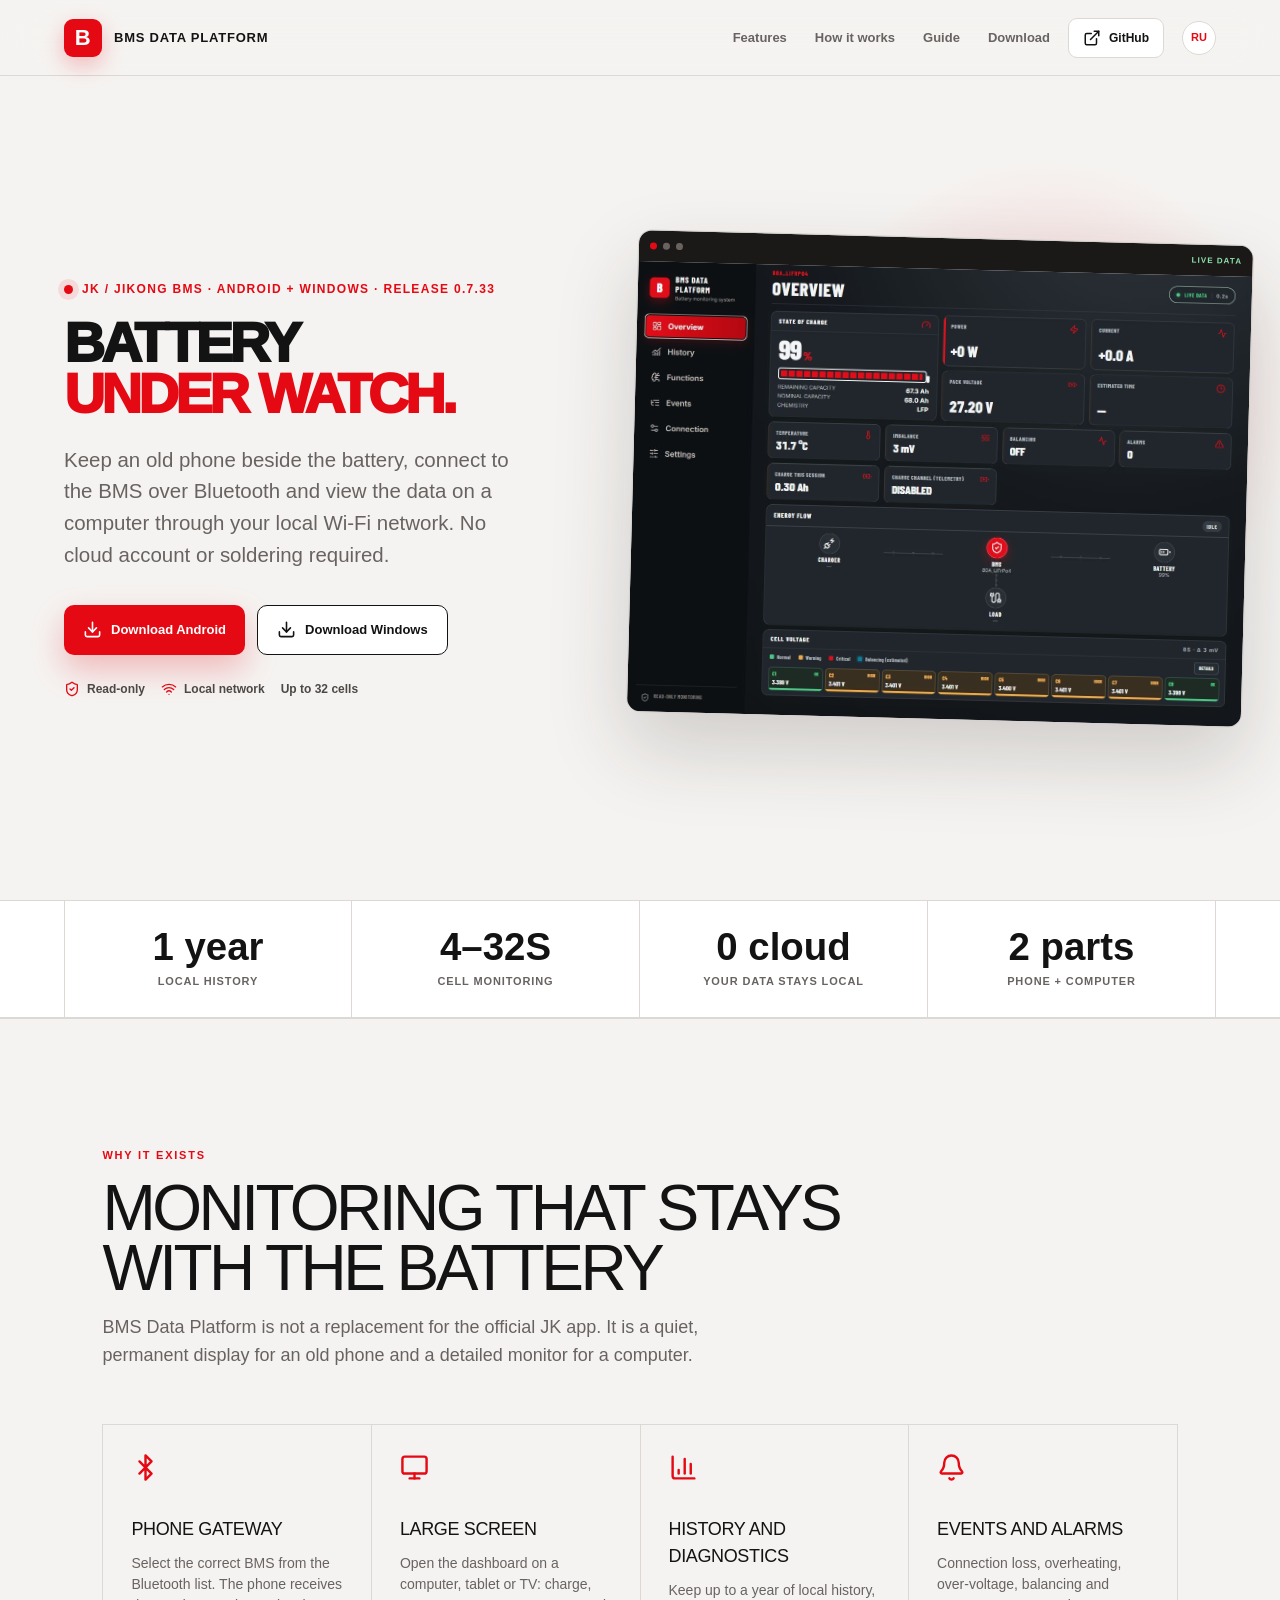
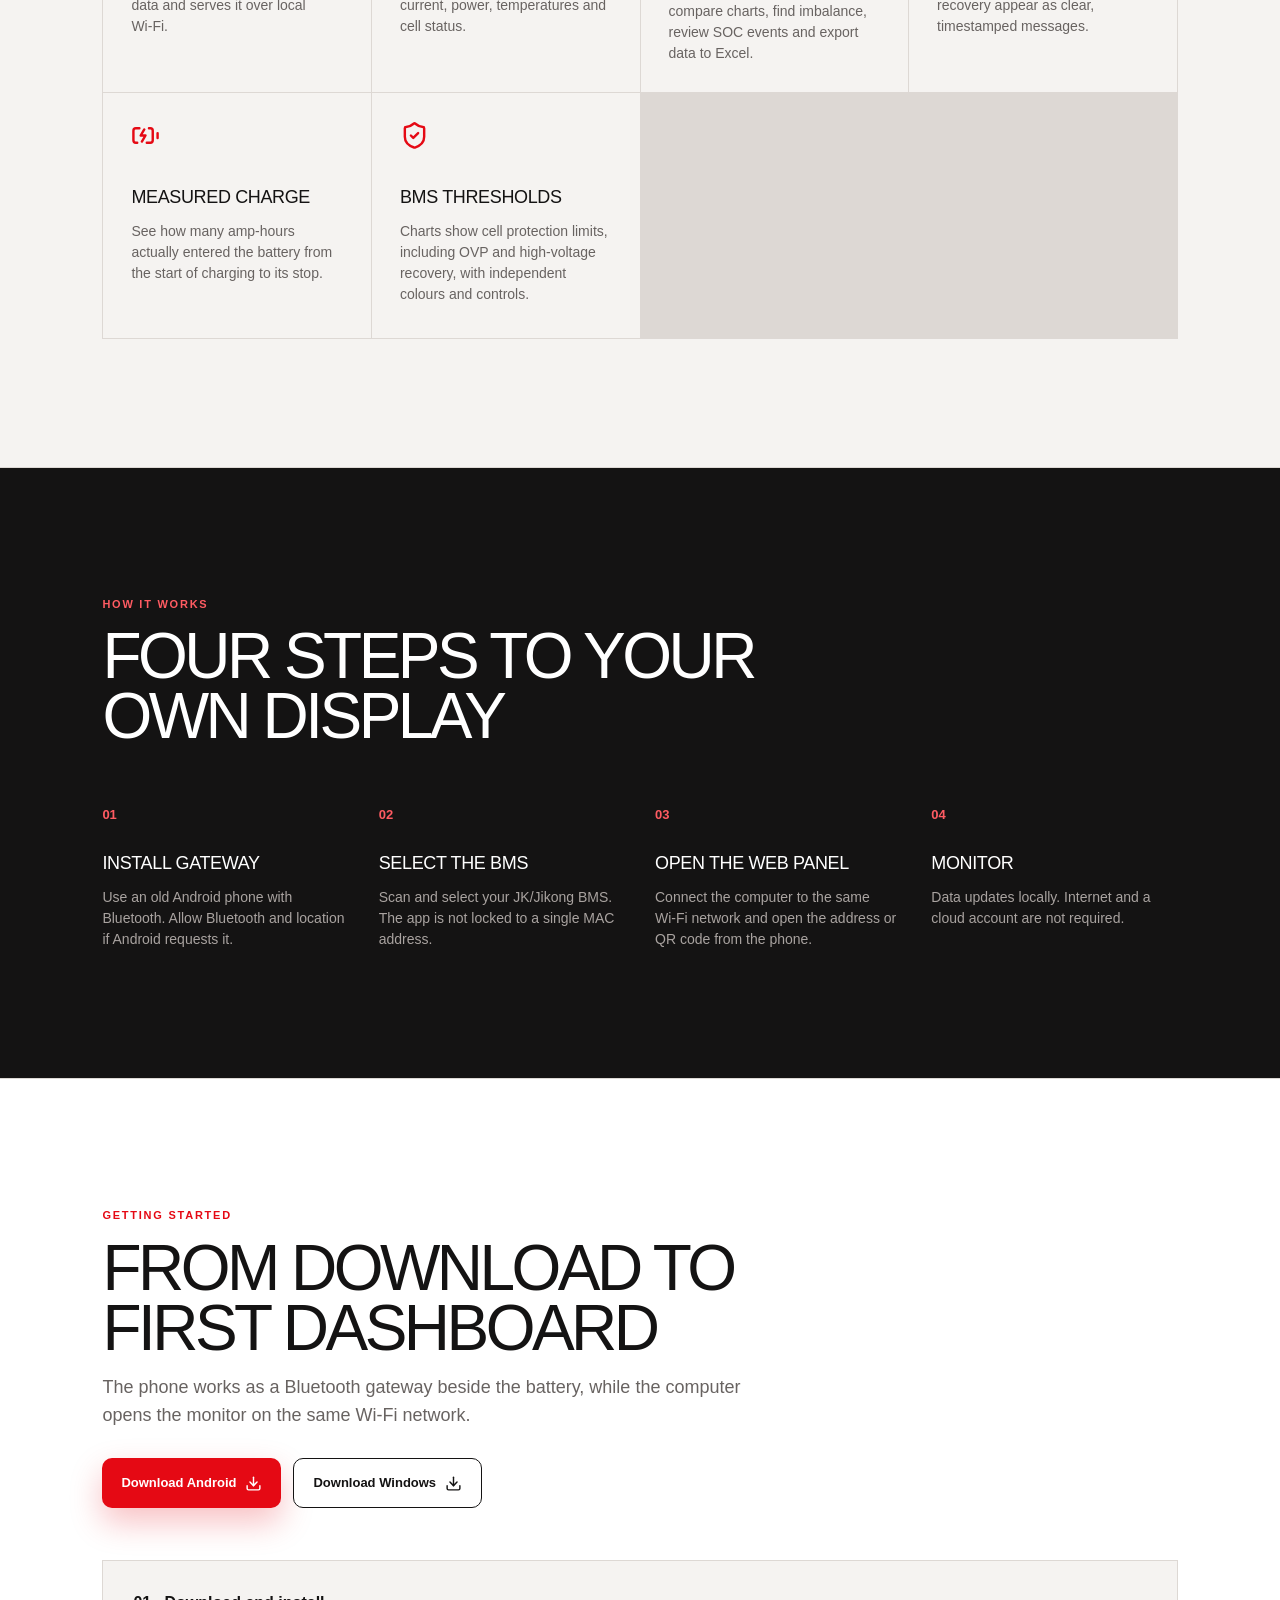
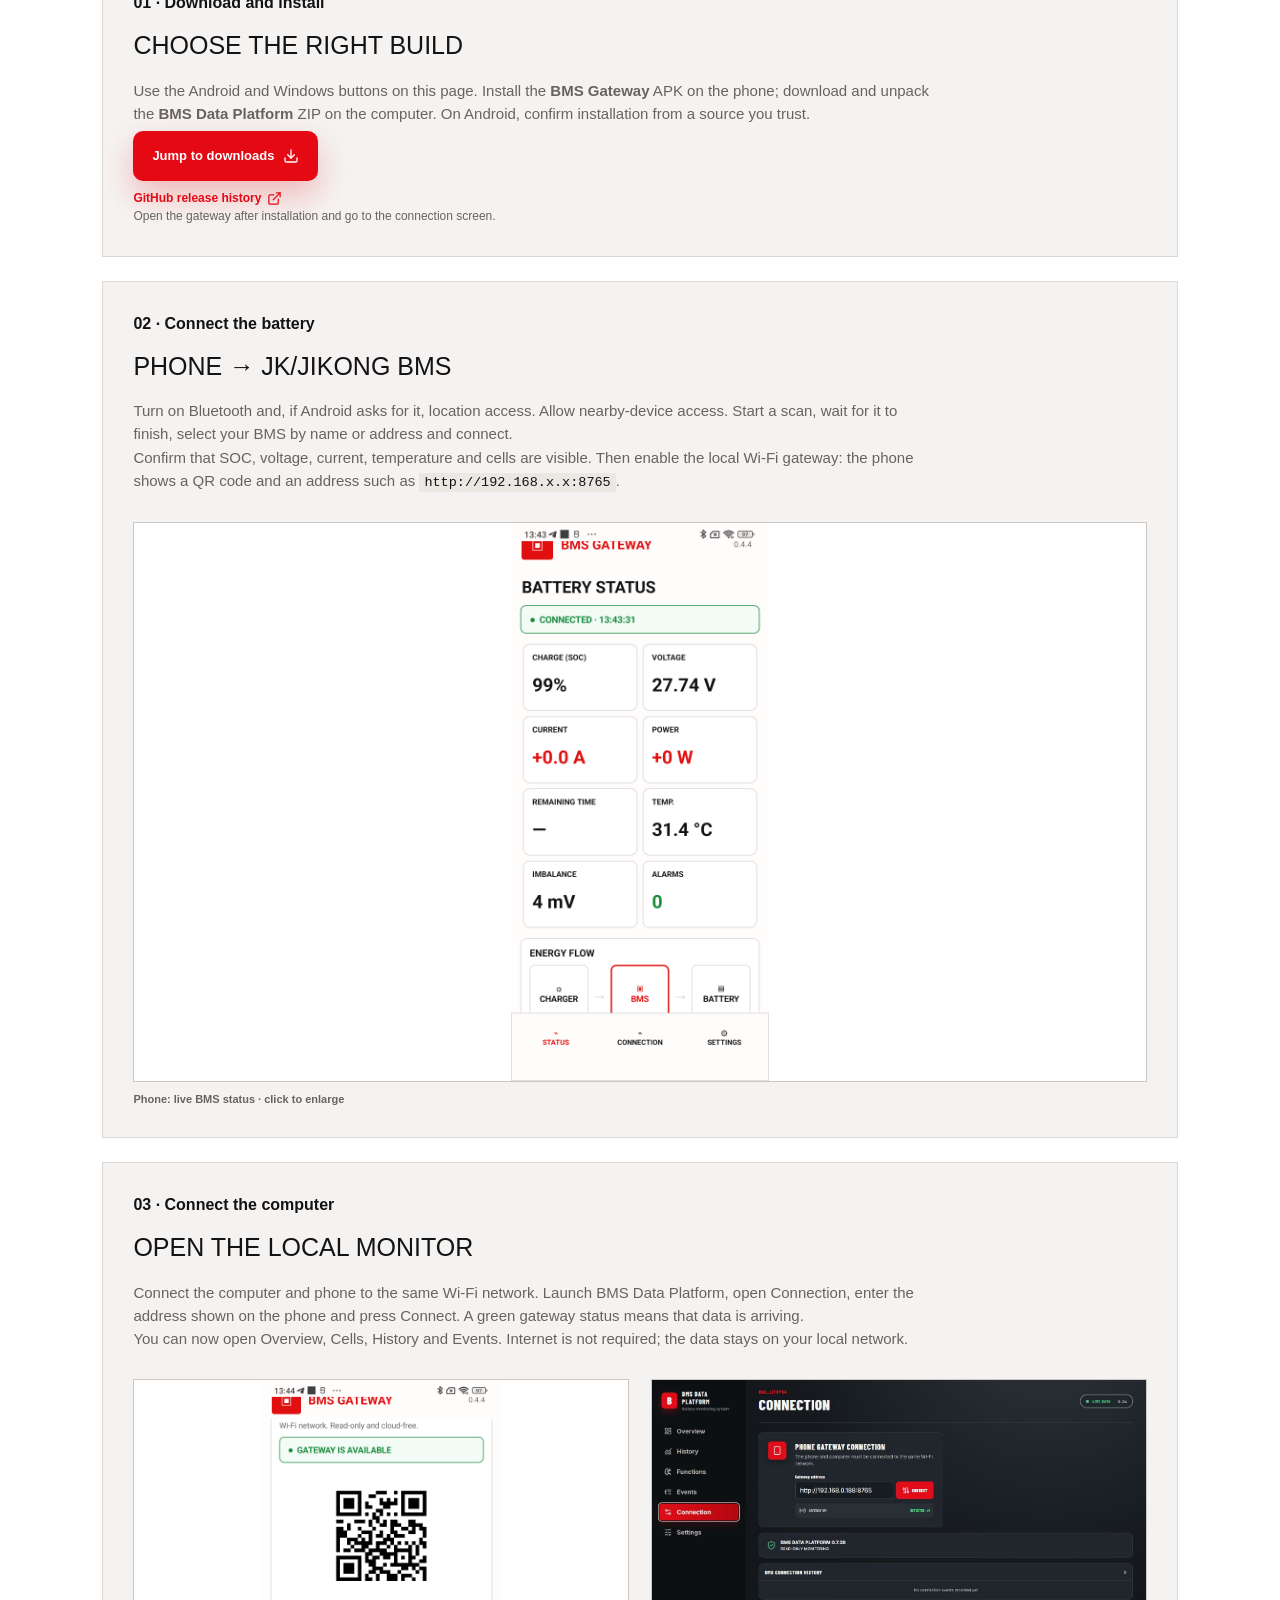
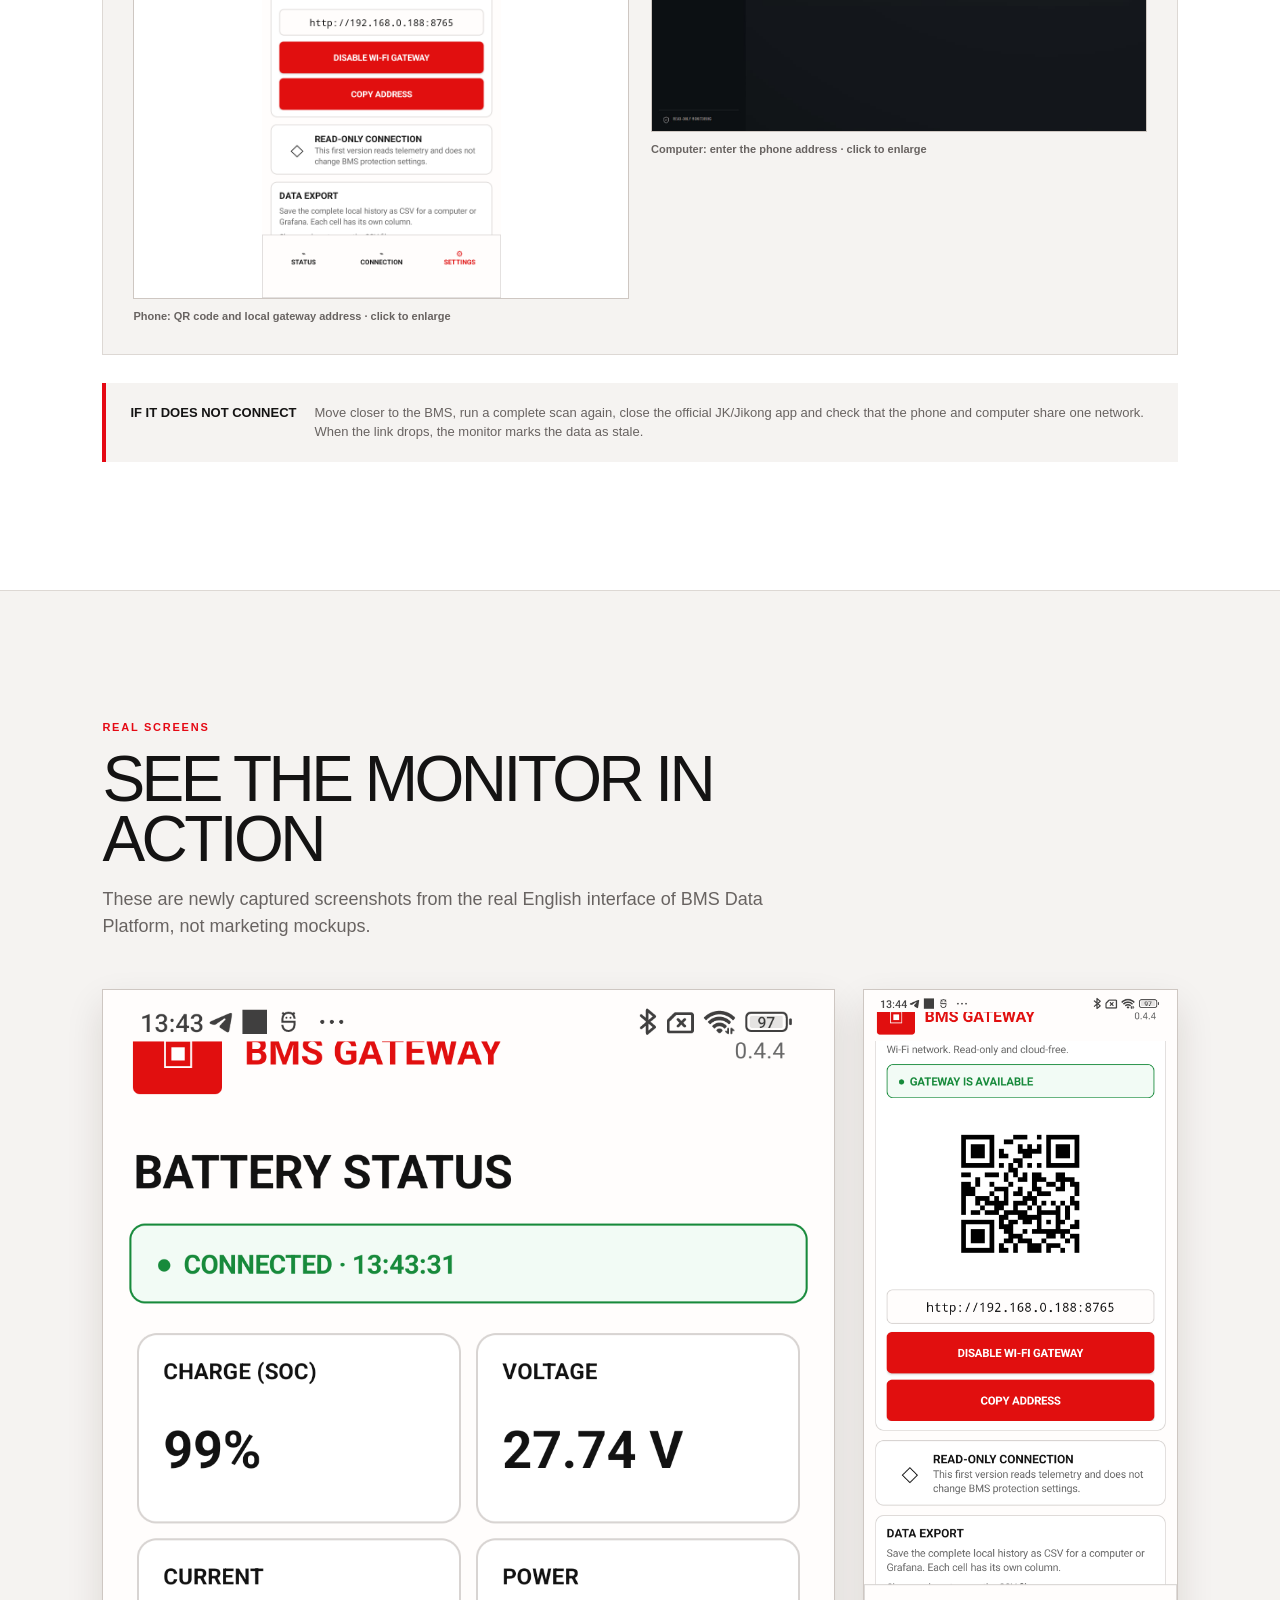
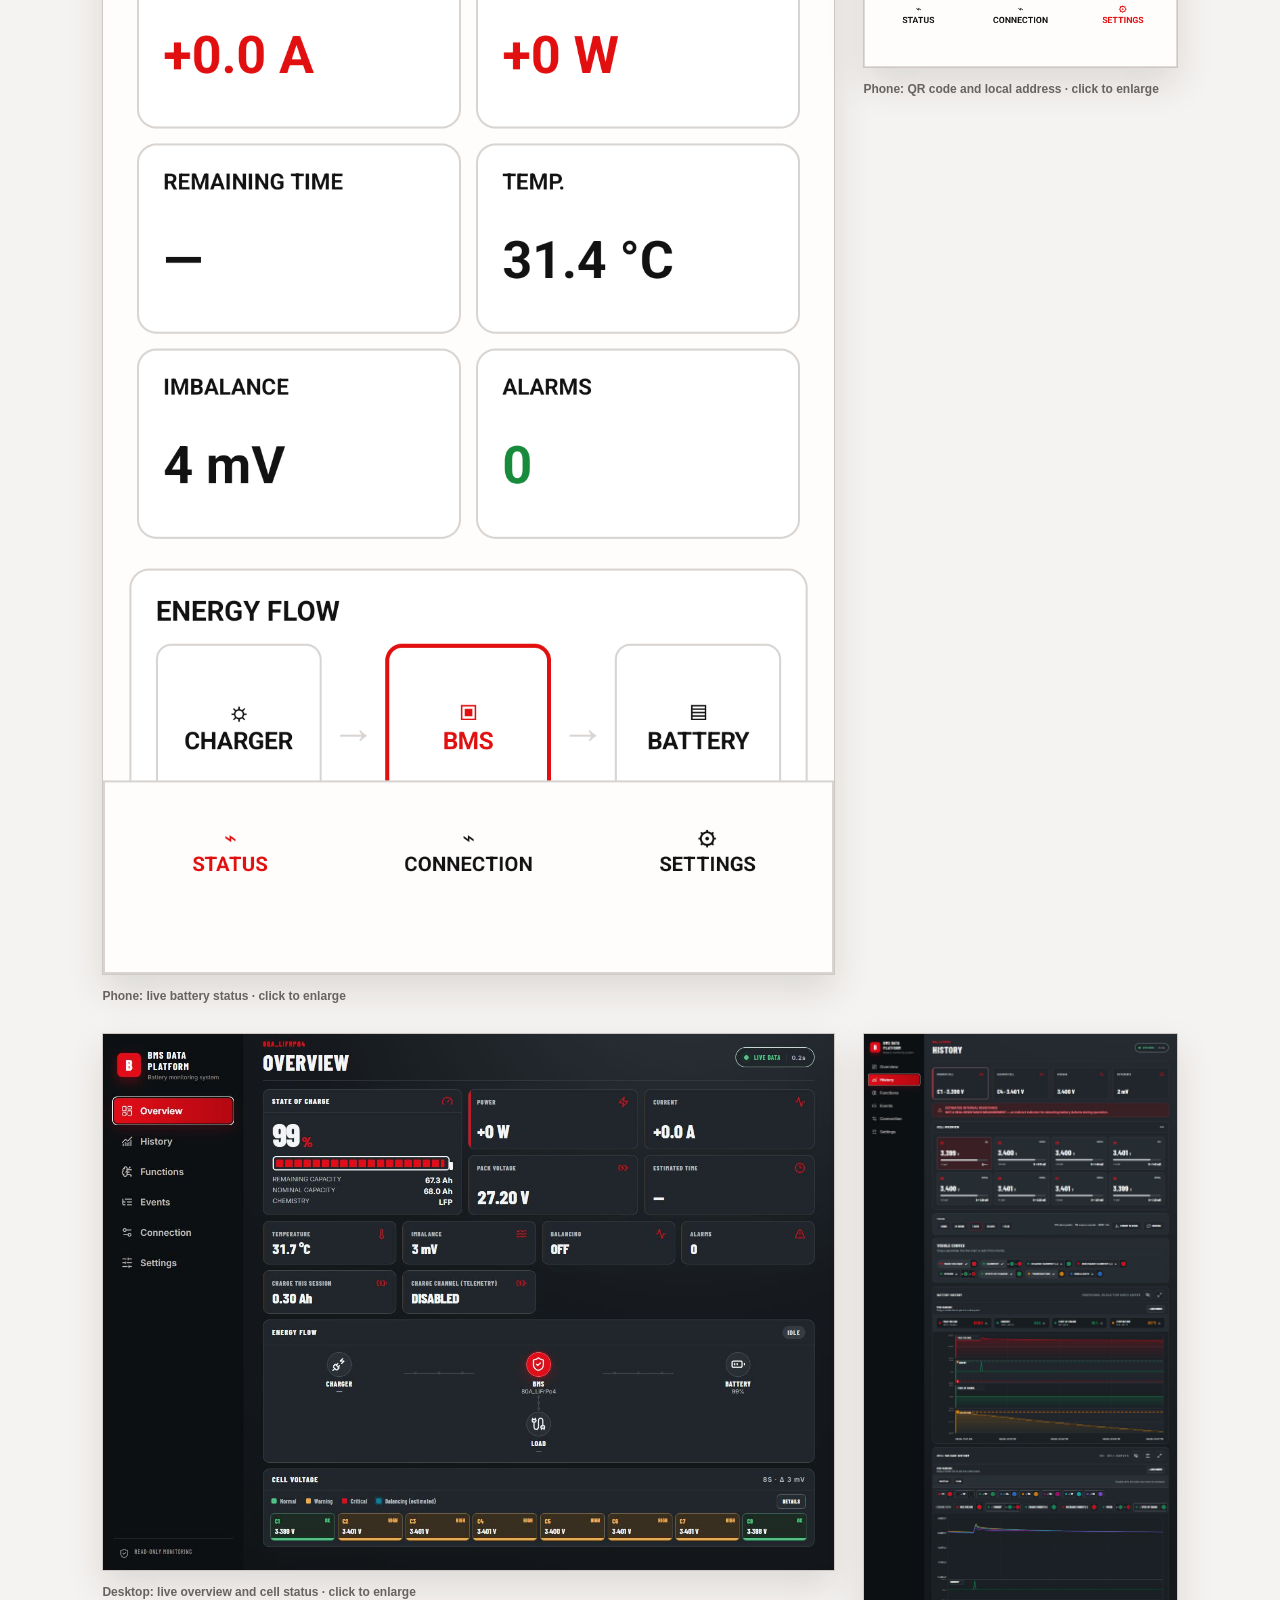
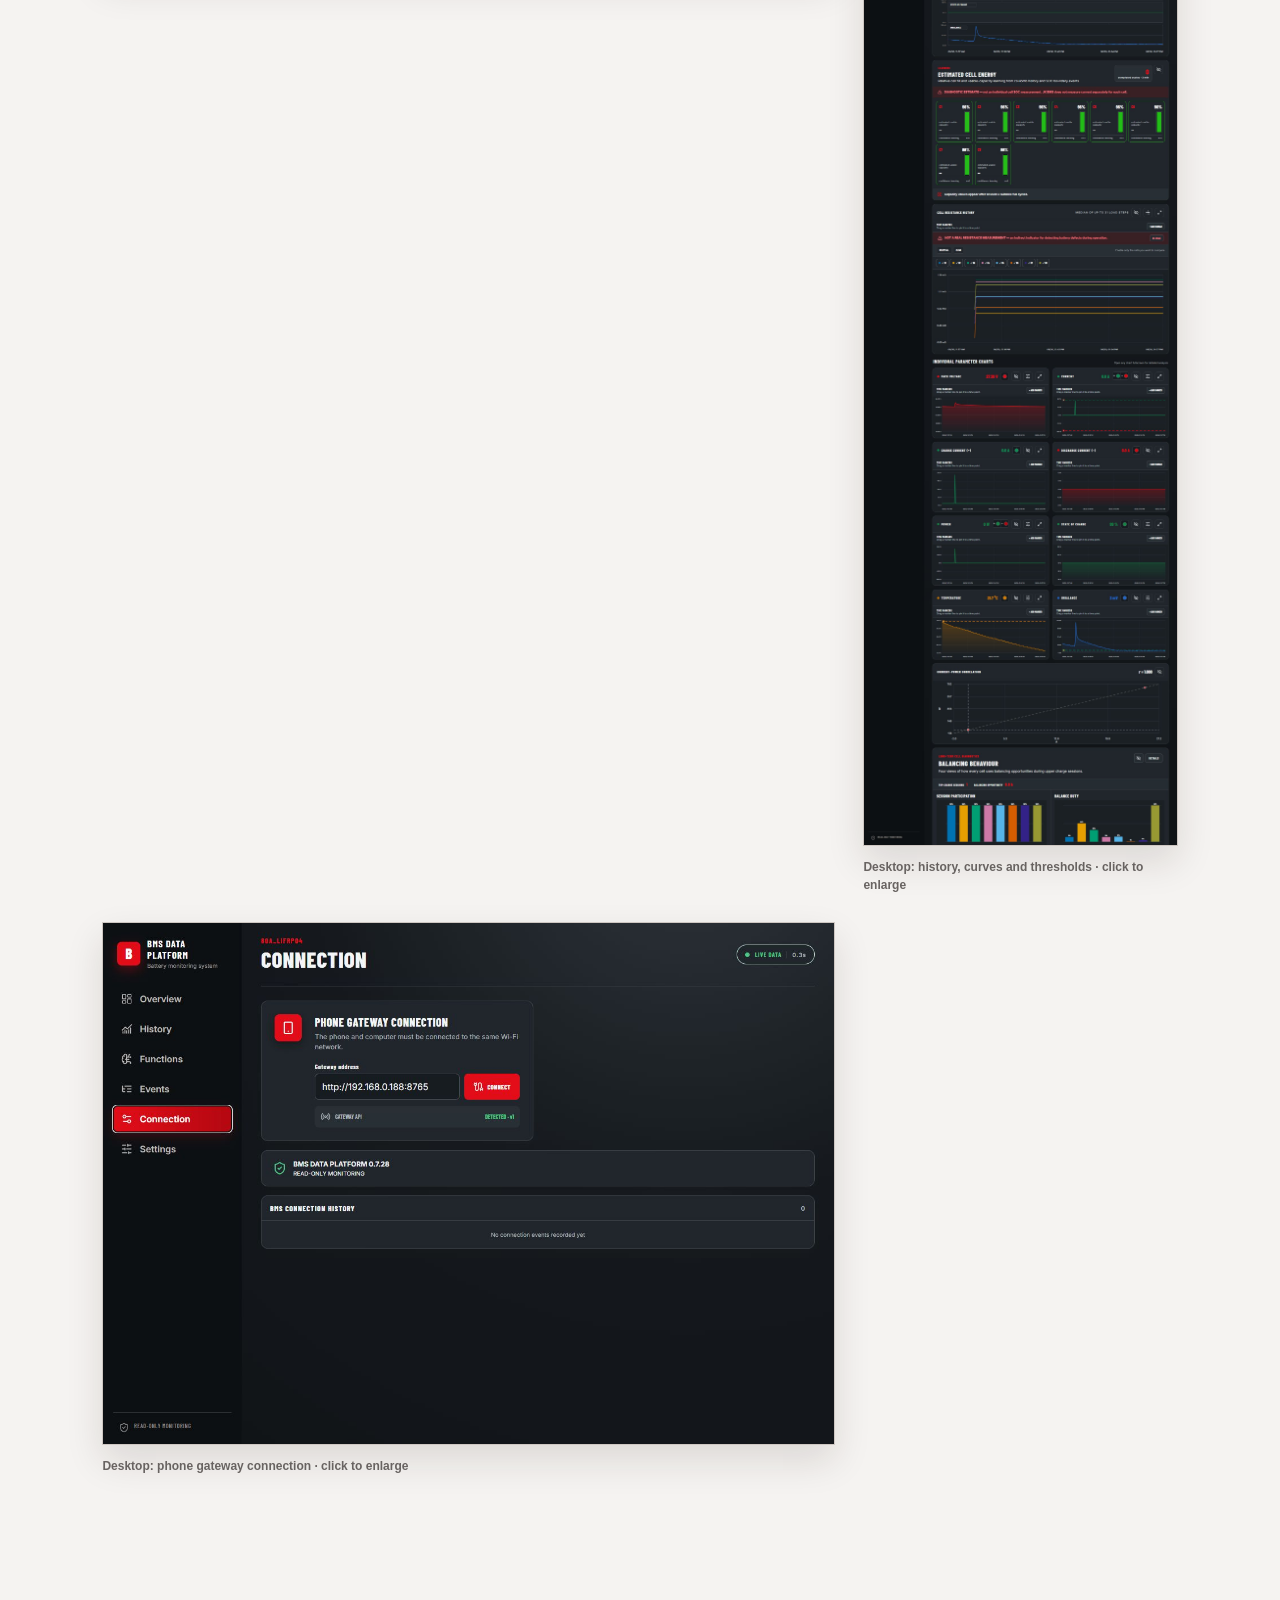
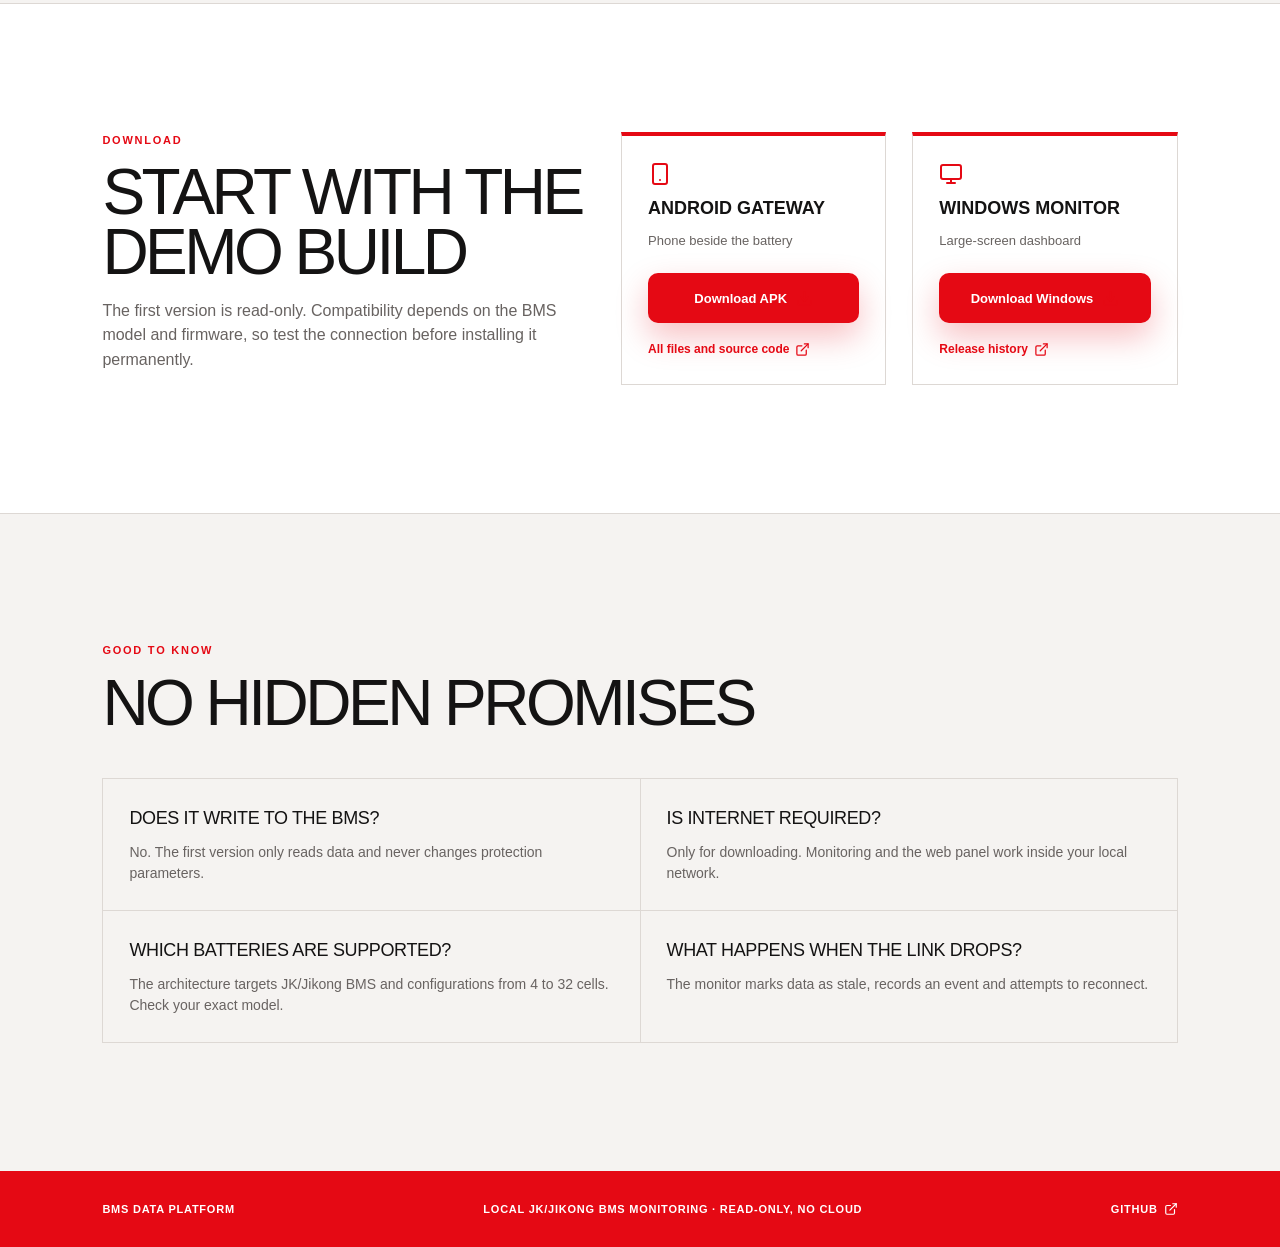
==== commit 3874c41b: "Update download links for 0.7.33" ====
--- a/index.html
+++ b/index.html
@@ -1,2 +1,2 @@
 <!DOCTYPE html><html lang="en"><head><meta charSet="utf-8"/><meta name="viewport" content="width=device-width, initial-scale=1"/><link rel="preload" href="/desktop-overview.png" as="image"/><link rel="stylesheet" href="/_next/static/css/index.B_nz7eXu.css" data-rsc-css-href="/_next/static/css/index.B_nz7eXu.css" data-precedence="vite-rsc/importer-resources"/><link rel="modulepreload" fetchPriority="low" href="/_next/static/chunks/index-C29M66gN.js"/><script src="/_next/static/chunks/rolldown-runtime-C60lm6uB.js" type="module" async=""></script><script src="/_next/static/chunks/framework-D_rUT4EX.js" type="module" async=""></script><link rel="modulepreload" href="/_next/static/chunks/layout-segment-context-CKFwYsbY.js" crossorigin=""/><link rel="modulepreload" href="/_next/static/chunks/Icon-DGqOihj9.js" crossorigin=""/><link rel="modulepreload" href="/_next/static/chunks/LightboxImage-9a_vE-aG.js" crossorigin=""/><title>BMS Data Platform — JK/Jikong BMS monitoring</title><meta name="description" content="A read-only Android Bluetooth gateway and Windows dashboard for JK/Jikong BMS, with local history, charts and diagnostics."/><script>Object.assign(((self[Symbol.for("vinext.navigationRuntime")]??={bootstrap:{routeManifest:null},functions:{}}).bootstrap.rsc??={rsc:[]}),{params:{},nav:{"pathname":"/","searchParams":[]}})</script><link rel="modulepreload" href="/_next/static/chunks/index-C29M66gN.js" />
-</head><body><main><header class="site-header"><a class="brand" href="#top" aria-label="BMS Data Platform — home"><span>B</span><strong>BMS DATA PLATFORM</strong></a><nav aria-label="Main navigation"><a href="#features">Features</a><a href="#how">How it works</a><a href="#guide">Guide</a><a href="#download">Download</a></nav><a class="header-github" href="https://github.com/zayants/bms-data-platform/releases/tag/v0.7.32" target="_blank" rel="noreferrer"><svg xmlns="http://www.w3.org/2000/svg" width="18" height="18" viewBox="0 0 24 24" fill="none" stroke="currentColor" stroke-width="2" stroke-linecap="round" stroke-linejoin="round" class="lucide lucide-external-link" aria-hidden="true"><path d="M15 3h6v6"></path><path d="M10 14 21 3"></path><path d="M18 13v6a2 2 0 0 1-2 2H5a2 2 0 0 1-2-2V8a2 2 0 0 1 2-2h6"></path></svg> GitHub</a><a class="lang-switch" href="/ru" aria-label="Open Russian version">RU</a></header><section id="top" class="hero"><div class="hero-copy"><div class="eyebrow"><span></span> JK / Jikong BMS · Android + Windows · release 0.7.32</div><h1>Battery<br/><em>under watch.</em></h1><p class="lead">Keep an old phone beside the battery, connect to the BMS over Bluetooth and view the data on a computer through your local Wi‑Fi network. No cloud account or soldering required.</p><div class="hero-actions"><a class="button primary" href="https://github.com/zayants/bms-data-platform/releases/download/v0.7.32/BMS-Gateway-0.4.7-Android.apk"><svg xmlns="http://www.w3.org/2000/svg" width="19" height="19" viewBox="0 0 24 24" fill="none" stroke="currentColor" stroke-width="2" stroke-linecap="round" stroke-linejoin="round" class="lucide lucide-download" aria-hidden="true"><path d="M12 15V3"></path><path d="M21 15v4a2 2 0 0 1-2 2H5a2 2 0 0 1-2-2v-4"></path><path d="m7 10 5 5 5-5"></path></svg> Download Android</a><a class="button secondary" href="https://github.com/zayants/bms-data-platform/releases/download/v0.7.32/BMS-Data-Platform-0.7.32-Windows-x64.zip"><svg xmlns="http://www.w3.org/2000/svg" width="19" height="19" viewBox="0 0 24 24" fill="none" stroke="currentColor" stroke-width="2" stroke-linecap="round" stroke-linejoin="round" class="lucide lucide-download" aria-hidden="true"><path d="M12 15V3"></path><path d="M21 15v4a2 2 0 0 1-2 2H5a2 2 0 0 1-2-2v-4"></path><path d="m7 10 5 5 5-5"></path></svg> Download Windows</a></div><div class="trust-row"><span><svg xmlns="http://www.w3.org/2000/svg" width="24" height="24" viewBox="0 0 24 24" fill="none" stroke="currentColor" stroke-width="2" stroke-linecap="round" stroke-linejoin="round" class="lucide lucide-shield-check" aria-hidden="true"><path d="M20 13c0 5-3.5 7.5-7.66 8.95a1 1 0 0 1-.67-.01C7.5 20.5 4 18 4 13V6a1 1 0 0 1 1-1c2 0 4.5-1.2 6.24-2.72a1.17 1.17 0 0 1 1.52 0C14.51 3.81 17 5 19 5a1 1 0 0 1 1 1z"></path><path d="m9 12 2 2 4-4"></path></svg> Read-only</span><span><svg xmlns="http://www.w3.org/2000/svg" width="24" height="24" viewBox="0 0 24 24" fill="none" stroke="currentColor" stroke-width="2" stroke-linecap="round" stroke-linejoin="round" class="lucide lucide-wifi" aria-hidden="true"><path d="M12 20h.01"></path><path d="M2 8.82a15 15 0 0 1 20 0"></path><path d="M5 12.859a10 10 0 0 1 14 0"></path><path d="M8.5 16.429a5 5 0 0 1 7 0"></path></svg> Local network</span><span>Up to 32 cells</span></div></div><div class="hero-product" aria-label="Real BMS Data Platform screens"><div class="screen-window"><div class="window-bar"><i></i><i></i><i></i><span>LIVE DATA</span></div><img src="/desktop-overview.png" alt="Real BMS Monitor screen with charge, power and cells"/></div></div></section><section class="proof-strip" aria-label="Key capabilities"><div><strong>1 year</strong><span>local history</span></div><div><strong>4–32S</strong><span>cell monitoring</span></div><div><strong>0 cloud</strong><span>your data stays local</span></div><div><strong>2 parts</strong><span>phone + computer</span></div></section><section id="features" class="section features-section"><div class="section-kicker">Why it exists</div><h2>Monitoring that stays with the battery</h2><p class="section-intro">BMS Data Platform is not a replacement for the official JK app. It is a quiet, permanent display for an old phone and a detailed monitor for a computer.</p><div class="feature-grid"><article><svg xmlns="http://www.w3.org/2000/svg" width="24" height="24" viewBox="0 0 24 24" fill="none" stroke="currentColor" stroke-width="2" stroke-linecap="round" stroke-linejoin="round" class="lucide lucide-bluetooth" aria-hidden="true"><path d="m7 7 10 10-5 5V2l5 5L7 17"></path></svg><h3>Phone gateway</h3><p>Select the correct BMS from the Bluetooth list. The phone receives data and serves it over local Wi‑Fi.</p></article><article><svg xmlns="http://www.w3.org/2000/svg" width="24" height="24" viewBox="0 0 24 24" fill="none" stroke="currentColor" stroke-width="2" stroke-linecap="round" stroke-linejoin="round" class="lucide lucide-monitor" aria-hidden="true"><rect width="20" height="14" x="2" y="3" rx="2"></rect><line x1="8" x2="16" y1="21" y2="21"></line><line x1="12" x2="12" y1="17" y2="21"></line></svg><h3>Large screen</h3><p>Open the dashboard on a computer, tablet or TV: charge, current, power, temperatures and cell status.</p></article><article><svg xmlns="http://www.w3.org/2000/svg" width="24" height="24" viewBox="0 0 24 24" fill="none" stroke="currentColor" stroke-width="2" stroke-linecap="round" stroke-linejoin="round" class="lucide lucide-chart-column" aria-hidden="true"><path d="M3 3v16a2 2 0 0 0 2 2h16"></path><path d="M18 17V9"></path><path d="M13 17V5"></path><path d="M8 17v-3"></path></svg><h3>History and diagnostics</h3><p>Keep up to a year of local history, compare charts, find imbalance, review SOC events and export data to Excel.</p></article><article><svg xmlns="http://www.w3.org/2000/svg" width="24" height="24" viewBox="0 0 24 24" fill="none" stroke="currentColor" stroke-width="2" stroke-linecap="round" stroke-linejoin="round" class="lucide lucide-bell" aria-hidden="true"><path d="M10.268 21a2 2 0 0 0 3.464 0"></path><path d="M3.262 15.326A1 1 0 0 0 4 17h16a1 1 0 0 0 .74-1.673C19.41 13.956 18 12.499 18 8A6 6 0 0 0 6 8c0 4.499-1.411 5.956-2.738 7.326"></path></svg><h3>Events and alarms</h3><p>Connection loss, overheating, over-voltage, balancing and recovery appear as clear, timestamped messages.</p></article><article><svg xmlns="http://www.w3.org/2000/svg" width="24" height="24" viewBox="0 0 24 24" fill="none" stroke="currentColor" stroke-width="2" stroke-linecap="round" stroke-linejoin="round" class="lucide lucide-battery-charging" aria-hidden="true"><path d="m11 7-3 5h4l-3 5"></path><path d="M14.856 6H16a2 2 0 0 1 2 2v8a2 2 0 0 1-2 2h-2.935"></path><path d="M22 14v-4"></path><path d="M5.14 18H4a2 2 0 0 1-2-2V8a2 2 0 0 1 2-2h2.936"></path></svg><h3>Measured charge</h3><p>See how many amp-hours actually entered the battery from the start of charging to its stop.</p></article><article><svg xmlns="http://www.w3.org/2000/svg" width="24" height="24" viewBox="0 0 24 24" fill="none" stroke="currentColor" stroke-width="2" stroke-linecap="round" stroke-linejoin="round" class="lucide lucide-shield-check" aria-hidden="true"><path d="M20 13c0 5-3.5 7.5-7.66 8.95a1 1 0 0 1-.67-.01C7.5 20.5 4 18 4 13V6a1 1 0 0 1 1-1c2 0 4.5-1.2 6.24-2.72a1.17 1.17 0 0 1 1.52 0C14.51 3.81 17 5 19 5a1 1 0 0 1 1 1z"></path><path d="m9 12 2 2 4-4"></path></svg><h3>BMS thresholds</h3><p>Charts show cell protection limits, including OVP and high-voltage recovery, with independent colours and controls.</p></article></div></section><section id="how" class="section how-section"><div class="section-kicker">How it works</div><h2>Four steps to your own display</h2><div class="steps"><div><b>01</b><h3>Install Gateway</h3><p>Use an old Android phone with Bluetooth. Allow Bluetooth and location if Android requests it.</p></div><div><b>02</b><h3>Select the BMS</h3><p>Scan and select your JK/Jikong BMS. The app is not locked to a single MAC address.</p></div><div><b>03</b><h3>Open the web panel</h3><p>Connect the computer to the same Wi‑Fi network and open the address or QR code from the phone.</p></div><div><b>04</b><h3>Monitor</h3><p>Data updates locally. Internet and a cloud account are not required.</p></div></div></section><section id="guide" class="section guide-section"><div class="section-kicker">Getting started</div><h2>From download to first dashboard</h2><p class="section-intro">The phone works as a Bluetooth gateway beside the battery, while the computer opens the monitor on the same Wi‑Fi network.</p><div class="guide-download-actions" aria-label="Download apps before starting"><a class="button primary" href="https://github.com/zayants/bms-data-platform/releases/download/v0.7.32/BMS-Gateway-0.4.7-Android.apk">Download Android <svg xmlns="http://www.w3.org/2000/svg" width="17" height="17" viewBox="0 0 24 24" fill="none" stroke="currentColor" stroke-width="2" stroke-linecap="round" stroke-linejoin="round" class="lucide lucide-download" aria-hidden="true"><path d="M12 15V3"></path><path d="M21 15v4a2 2 0 0 1-2 2H5a2 2 0 0 1-2-2v-4"></path><path d="m7 10 5 5 5-5"></path></svg></a><a class="button secondary" href="https://github.com/zayants/bms-data-platform/releases/download/v0.7.32/BMS-Data-Platform-0.7.32-Windows-x64.zip">Download Windows <svg xmlns="http://www.w3.org/2000/svg" width="17" height="17" viewBox="0 0 24 24" fill="none" stroke="currentColor" stroke-width="2" stroke-linecap="round" stroke-linejoin="round" class="lucide lucide-download" aria-hidden="true"><path d="M12 15V3"></path><path d="M21 15v4a2 2 0 0 1-2 2H5a2 2 0 0 1-2-2v-4"></path><path d="m7 10 5 5 5-5"></path></svg></a></div><div class="guide-list"><article class="guide-step"><div class="guide-copy"><b>01 · Download and install</b><h3>Choose the right build</h3><p>Use the Android and Windows buttons on this page. Install the <strong>BMS Gateway</strong> APK on the phone; download and unpack the <strong>BMS Data Platform</strong> ZIP on the computer. On Android, confirm installation from a source you trust.</p><a class="button primary" href="#download">Jump to downloads <svg xmlns="http://www.w3.org/2000/svg" width="16" height="16" viewBox="0 0 24 24" fill="none" stroke="currentColor" stroke-width="2" stroke-linecap="round" stroke-linejoin="round" class="lucide lucide-download" aria-hidden="true"><path d="M12 15V3"></path><path d="M21 15v4a2 2 0 0 1-2 2H5a2 2 0 0 1-2-2v-4"></path><path d="m7 10 5 5 5-5"></path></svg></a><a class="text-link" href="https://github.com/zayants/bms-data-platform/releases/tag/v0.7.32" target="_blank" rel="noreferrer">GitHub release history <svg xmlns="http://www.w3.org/2000/svg" width="15" height="15" viewBox="0 0 24 24" fill="none" stroke="currentColor" stroke-width="2" stroke-linecap="round" stroke-linejoin="round" class="lucide lucide-external-link" aria-hidden="true"><path d="M15 3h6v6"></path><path d="M10 14 21 3"></path><path d="M18 13v6a2 2 0 0 1-2 2H5a2 2 0 0 1-2-2V8a2 2 0 0 1 2-2h6"></path></svg></a><p class="guide-note">Open the gateway after installation and go to the connection screen.</p></div></article><article class="guide-step"><div class="guide-copy"><b>02 · Connect the battery</b><h3>Phone → JK/Jikong BMS</h3><p>Turn on Bluetooth and, if Android asks for it, location access. Allow nearby-device access. Start a scan, wait for it to finish, select your BMS by name or address and connect.</p><p>Confirm that SOC, voltage, current, temperature and cells are visible. Then enable the local Wi‑Fi gateway: the phone shows a QR code and an address such as <code>http://192.168.x.x:8765</code>.</p></div><figure><button class="zoomable-image" type="button" aria-label="Увеличить изображение: Real English BMS Gateway battery status screen"><img src="/android-status-en.png" alt="Real English BMS Gateway battery status screen"/></button><figcaption>Phone: live BMS status · click to enlarge</figcaption></figure></article><article class="guide-step"><div class="guide-copy"><b>03 · Connect the computer</b><h3>Open the local monitor</h3><p>Connect the computer and phone to the same Wi‑Fi network. Launch BMS Data Platform, open Connection, enter the address shown on the phone and press Connect. A green gateway status means that data is arriving.</p><p>You can now open Overview, Cells, History and Events. Internet is not required; the data stays on your local network.</p></div><div class="guide-pair"><figure><button class="zoomable-image" type="button" aria-label="Увеличить изображение: Real English BMS Gateway QR code and local address"><img src="/android-settings-en.png" alt="Real English BMS Gateway QR code and local address"/></button><figcaption>Phone: QR code and local gateway address · click to enlarge</figcaption></figure><figure><button class="zoomable-image" type="button" aria-label="Увеличить изображение: Computer connection screen for the phone gateway"><img src="/guide-desktop-connection.png" alt="Computer connection screen for the phone gateway"/></button><figcaption>Computer: enter the phone address · click to enlarge</figcaption></figure></div></article></div><div class="guide-troubles"><strong>If it does not connect</strong><span>Move closer to the BMS, run a complete scan again, close the official JK/Jikong app and check that the phone and computer share one network. When the link drops, the monitor marks the data as stale.</span></div></section><section class="section screenshots-section"><div class="section-kicker">Real screens</div><h2>See the monitor in action</h2><p class="section-intro">These are newly captured screenshots from the real English interface of BMS Data Platform, not marketing mockups.</p><div class="shot-grid"><figure><button class="zoomable-image" type="button" aria-label="Увеличить изображение: Real English BMS Gateway status"><img src="/android-status-en.png" alt="Real English BMS Gateway status"/></button><figcaption>Phone: live battery status · click to enlarge</figcaption></figure><figure><button class="zoomable-image" type="button" aria-label="Увеличить изображение: Real English BMS Gateway local Wi-Fi gateway"><img src="/android-settings-en.png" alt="Real English BMS Gateway local Wi-Fi gateway"/></button><figcaption>Phone: QR code and local address · click to enlarge</figcaption></figure><figure><button class="zoomable-image" type="button" aria-label="Увеличить изображение: Real English BMS Data Platform overview"><img src="/desktop-overview.png" alt="Real English BMS Data Platform overview"/></button><figcaption>Desktop: live overview and cell status · click to enlarge</figcaption></figure><figure><button class="zoomable-image" type="button" aria-label="Увеличить изображение: Real English BMS Data Platform history screen"><img src="/desktop-history.png" alt="Real English BMS Data Platform history screen"/></button><figcaption>Desktop: history, curves and thresholds · click to enlarge</figcaption></figure><figure><button class="zoomable-image" type="button" aria-label="Увеличить изображение: Real English BMS Data Platform connection screen"><img src="/desktop-connection.png" alt="Real English BMS Data Platform connection screen"/></button><figcaption>Desktop: phone gateway connection · click to enlarge</figcaption></figure></div></section><section id="download" class="section download-section"><div><div class="section-kicker">Download</div><h2>Start with the demo build</h2><p>The first version is read-only. Compatibility depends on the BMS model and firmware, so test the connection before installing it permanently.</p></div><div class="download-card"><svg xmlns="http://www.w3.org/2000/svg" width="24" height="24" viewBox="0 0 24 24" fill="none" stroke="currentColor" stroke-width="2" stroke-linecap="round" stroke-linejoin="round" class="lucide lucide-smartphone" aria-hidden="true"><rect width="14" height="20" x="5" y="2" rx="2" ry="2"></rect><path d="M12 18h.01"></path></svg><strong>Android Gateway</strong><span>Phone beside the battery</span><a class="button primary" href="https://github.com/zayants/bms-data-platform/releases/download/v0.7.32/BMS-Gateway-0.4.7-Android.apk">Download APK <svg xmlns="http://www.w3.org/2000/svg" width="17" height="17" viewBox="0 0 24 24" fill="none" stroke="currentColor" stroke-width="2" stroke-linecap="round" stroke-linejoin="round" class="lucide lucide-download" aria-hidden="true"><path d="M12 15V3"></path><path d="M21 15v4a2 2 0 0 1-2 2H5a2 2 0 0 1-2-2v-4"></path><path d="m7 10 5 5 5-5"></path></svg></a><a class="text-link" href="https://github.com/zayants/bms-data-platform/releases/tag/v0.7.32" target="_blank" rel="noreferrer">All files and source code <svg xmlns="http://www.w3.org/2000/svg" width="15" height="15" viewBox="0 0 24 24" fill="none" stroke="currentColor" stroke-width="2" stroke-linecap="round" stroke-linejoin="round" class="lucide lucide-external-link" aria-hidden="true"><path d="M15 3h6v6"></path><path d="M10 14 21 3"></path><path d="M18 13v6a2 2 0 0 1-2 2H5a2 2 0 0 1-2-2V8a2 2 0 0 1 2-2h6"></path></svg></a></div><div class="download-card"><svg xmlns="http://www.w3.org/2000/svg" width="24" height="24" viewBox="0 0 24 24" fill="none" stroke="currentColor" stroke-width="2" stroke-linecap="round" stroke-linejoin="round" class="lucide lucide-monitor" aria-hidden="true"><rect width="20" height="14" x="2" y="3" rx="2"></rect><line x1="8" x2="16" y1="21" y2="21"></line><line x1="12" x2="12" y1="17" y2="21"></line></svg><strong>Windows Monitor</strong><span>Large-screen dashboard</span><a class="button primary" href="https://github.com/zayants/bms-data-platform/releases/download/v0.7.32/BMS-Data-Platform-0.7.32-Windows-x64.zip">Download Windows <svg xmlns="http://www.w3.org/2000/svg" width="17" height="17" viewBox="0 0 24 24" fill="none" stroke="currentColor" stroke-width="2" stroke-linecap="round" stroke-linejoin="round" class="lucide lucide-download" aria-hidden="true"><path d="M12 15V3"></path><path d="M21 15v4a2 2 0 0 1-2 2H5a2 2 0 0 1-2-2v-4"></path><path d="m7 10 5 5 5-5"></path></svg></a><a class="text-link" href="https://github.com/zayants/bms-data-platform/releases/tag/v0.7.32" target="_blank" rel="noreferrer">Release history <svg xmlns="http://www.w3.org/2000/svg" width="15" height="15" viewBox="0 0 24 24" fill="none" stroke="currentColor" stroke-width="2" stroke-linecap="round" stroke-linejoin="round" class="lucide lucide-external-link" aria-hidden="true"><path d="M15 3h6v6"></path><path d="M10 14 21 3"></path><path d="M18 13v6a2 2 0 0 1-2 2H5a2 2 0 0 1-2-2V8a2 2 0 0 1 2-2h6"></path></svg></a></div></section><section class="section faq-section"><div class="section-kicker">Good to know</div><h2>No hidden promises</h2><div class="faq-grid"><div><h3>Does it write to the BMS?</h3><p>No. The first version only reads data and never changes protection parameters.</p></div><div><h3>Is internet required?</h3><p>Only for downloading. Monitoring and the web panel work inside your local network.</p></div><div><h3>Which batteries are supported?</h3><p>The architecture targets JK/Jikong BMS and configurations from 4 to 32 cells. Check your exact model.</p></div><div><h3>What happens when the link drops?</h3><p>The monitor marks data as stale, records an event and attempts to reconnect.</p></div></div></section><footer><span>BMS DATA PLATFORM</span><span>Local JK/Jikong BMS monitoring · read-only, no cloud</span><a href="https://github.com/zayants/bms-data-platform/releases/tag/v0.7.32" target="_blank" rel="noreferrer">GitHub <svg xmlns="http://www.w3.org/2000/svg" width="14" height="14" viewBox="0 0 24 24" fill="none" stroke="currentColor" stroke-width="2" stroke-linecap="round" stroke-linejoin="round" class="lucide lucide-external-link" aria-hidden="true"><path d="M15 3h6v6"></path><path d="M10 14 21 3"></path><path d="M18 13v6a2 2 0 0 1-2 2H5a2 2 0 0 1-2-2V8a2 2 0 0 1 2-2h6"></path></svg></a></footer></main><script type="module" src="/_next/static/chunks/index-C29M66gN.js" id="_R_" async=""></script><script>((self[Symbol.for("vinext.navigationRuntime")]??={bootstrap:{routeManifest:null},functions:{}}).bootstrap.rsc??={rsc:[]}).rsc.push("0:{\"page:/\":\"$L1\",\"layout:/\":\"$L2\",\"route:/\":\"$L3\",\"__route\":\"route:/\",\"__interceptionContext\":null,\"__layoutIds\":[\"layout:/\"],\"__rootLayout\":\"/\",\"__bfcacheSegmentIdentities\":{\"layout:/\":\"[\\\"layout\\\",\\\"layout:/\\\",\\\"root-boundary:/\\\",\\\"\\\"]\",\"page:/\":\"[\\\"page\\\",\\\"page:/\\\",\\\"root-boundary:/\\\",\\\"\\\"]\"},\"__srcPage\":[\"page\"],\"__layoutFlags\":{\"layout:/\":\"s\"},\"__artifactCompatibility\":{\"schemaVersion\":1,\"graphVersion\":\"app-route-graph:1177fd80f83fa7b0\",\"deploymentVersion\":\"80465d3c-5ecc-47fe-9380-22f7e230789c\",\"appElementsSchemaVersion\":1,\"rscPayloadSchemaVersion\":1,\"rootBoundaryId\":\"/\",\"renderEpoch\":null}}\n")</script><script>((self[Symbol.for("vinext.navigationRuntime")]??={bootstrap:{routeManifest:null},functions:{}}).bootstrap.rsc??={rsc:[]}).rsc.push("4:I[\"416c5e021802\",[],\"Children\",1]\n")</script><script>((self[Symbol.for("vinext.navigationRuntime")]??={bootstrap:{routeManifest:null},functions:{}}).bootstrap.rsc??={rsc:[]}).rsc.push("5:I[\"8b58cbad025d\",[],\"GlobalErrorBoundary\",1]\n")</script><script>((self[Symbol.for("vinext.navigationRuntime")]??={bootstrap:{routeManifest:null},functions:{}}).bootstrap.rsc??={rsc:[]}).rsc.push("6:I[\"4d0b646553ed\",[],\"default\",1]\n")</script><script>((self[Symbol.for("vinext.navigationRuntime")]??={bootstrap:{routeManifest:null},functions:{}}).bootstrap.rsc??={rsc:[]}).rsc.push("7:I[\"8b58cbad025d\",[],\"ErrorBoundary\",1]\n")</script><script>((self[Symbol.for("vinext.navigationRuntime")]??={bootstrap:{routeManifest:null},functions:{}}).bootstrap.rsc??={rsc:[]}).rsc.push("8:I[\"f4fa97b4c255\",[],\"LayoutSegmentProvider\",1]\n")</script><script>((self[Symbol.for("vinext.navigationRuntime")]??={bootstrap:{routeManifest:null},functions:{}}).bootstrap.rsc??={rsc:[]}).rsc.push("9:I[\"416c5e021802\",[],\"Slot\",1]\n")</script><script>((self[Symbol.for("vinext.navigationRuntime")]??={bootstrap:{routeManifest:null},functions:{}}).bootstrap.rsc??={rsc:[]}).rsc.push("a:I[\"8b58cbad025d\",[],\"NotFoundBoundary\",1]\n")</script><script>((self[Symbol.for("vinext.navigationRuntime")]??={bootstrap:{routeManifest:null},functions:{}}).bootstrap.rsc??={rsc:[]}).rsc.push("b:I[\"877bf9fc4568\",[],\"AppRouterScrollTarget\",1]\n")</script><script>((self[Symbol.for("vinext.navigationRuntime")]??={bootstrap:{routeManifest:null},functions:{}}).bootstrap.rsc??={rsc:[]}).rsc.push("c:I[\"8b58cbad025d\",[],\"RedirectBoundary\",1]\n")</script><script>((self[Symbol.for("vinext.navigationRuntime")]??={bootstrap:{routeManifest:null},functions:{}}).bootstrap.rsc??={rsc:[]}).rsc.push(":HL[\"/_next/static/css/index.B_nz7eXu.css\",\"style\"     ]\n")</script><script>((self[Symbol.for("vinext.navigationRuntime")]??={bootstrap:{routeManifest:null},functions:{}}).bootstrap.rsc??={rsc:[]}).rsc.push("2:[[[\"$\",\"link\",\"css:/_next/static/css/index.B_nz7eXu.css\",{\"rel\":\"stylesheet\",\"precedence\":\"vite-rsc/importer-resources\",\"href\":\"/_next/static/css/index.B_nz7eXu.css\",\"data-rsc-css-href\":\"/_next/static/css/index.B_nz7eXu.css\"}],\"$undefined\"],[\"$\",\"html\",null,{\"lang\":\"en\",\"children\":[\"$\",\"body\",null,{\"children\":[\"$\",\"$L4\",null,{}]}]}]]\n")</script><script>((self[Symbol.for("vinext.navigationRuntime")]??={bootstrap:{routeManifest:null},functions:{}}).bootstrap.rsc??={rsc:[]}).rsc.push("3:[[[\"$\",\"meta\",null,{\"charSet\":\"utf-8\"}],[[\"$\",\"title\",\"0\",{\"children\":\"BMS Data Platform — JK/Jikong BMS monitoring\"}],[\"$\",\"meta\",\"1\",{\"name\":\"description\",\"content\":\"A read-only Android Bluetooth gateway and Windows dashboard for JK/Jikong BMS, with local history, charts and diagnostics.\"}]],[[\"$\",\"meta\",\"0\",{\"name\":\"viewport\",\"content\":\"width=device-width, initial-scale=1\"}]]],[\"$\",\"$L5\",null,{\"fallback\":\"$6\",\"children\":[\"$\",\"$L7\",null,{\"fallback\":\"$6\",\"children\":[\"$\",\"$L8\",null,{\"providerId\":\"layout:/\",\"segmentMap\":{\"children\":[]},\"children\":[\"$\",\"$L9\",null,{\"id\":\"layout:/\",\"parallelSlots\":\"$undefined\",\"children\":[\"$\",\"$La\",null,{\"resetKey\":\"\",\"fallback\":[[\"$\",\"title\",null,{\"children\":\"404: This page could not be found.\"}],[\"$\",\"div\",null,{\"style\":{\"fontFamily\":\"system-ui,\\\"Segoe UI\\\",Roboto,Helvetica,Arial,sans-serif,\\\"Apple Color Emoji\\\",\\\"Segoe UI Emoji\\\"\",\"height\":\"100vh\",\"textAlign\":\"center\",\"display\":\"flex\",\"flexDirection\":\"column\",\"alignItems\":\"center\",\"justifyContent\":\"center\"},\"children\":[\"$\",\"div\",null,{\"children\":[[\"$\",\"style\",null,{\"dangerouslySetInnerHTML\":{\"__html\":\"body{color:#000;background:#fff;margin:0}.next-error-h1{border-right:1px solid rgba(0,0,0,.3)}@media (prefers-color-scheme:dark){body{color:#fff;background:#000}.next-error-h1{border-right:1px solid rgba(255,255,255,.3)}}\"}}],[\"$\",\"h1\",null,{\"className\":\"next-error-h1\",\"style\":{\"display\":\"inline-block\",\"margin\":\"0 20px 0 0\",\"padding\":\"0 23px 0 0\",\"fontSize\":24,\"fontWeight\":500,\"verticalAlign\":\"top\",\"lineHeight\":\"49px\"},\"children\":404}],[\"$\",\"div\",null,{\"style\":{\"display\":\"inline-block\"},\"children\":[\"$\",\"h2\",null,{\"style\":{\"fontSize\":14,\"fontWeight\":400,\"lineHeight\":\"49px\",\"margin\":0},\"children\":\"This page could not be found.\"}]}]]}]}]],\"children\":[\"$\",\"$Lb\",null,{\"children\":[\"$\",\"$Lc\",null,{\"children\":[[\"$\",\"$L8\",null,{\"providerId\":\"page:/\",\"segmentMap\":{\"children\":[\"__PAGE__\"]},\"children\":[\"$\",\"$L9\",null,{\"id\":\"page:/\"}]}],null]}]}]}]}]}]}]}],null,null]\n")</script><script>((self[Symbol.for("vinext.navigationRuntime")]??={bootstrap:{routeManifest:null},functions:{}}).bootstrap.rsc??={rsc:[]}).rsc.push("d:I[\"066132fd2803\",[],\"default\",1]\n")</script><script>((self[Symbol.for("vinext.navigationRuntime")]??={bootstrap:{routeManifest:null},functions:{}}).bootstrap.rsc??={rsc:[]}).rsc.push(":HL[\"/desktop-overview.png\",\"image\"]\n")</script><script>((self[Symbol.for("vinext.navigationRuntime")]??={bootstrap:{routeManifest:null},functions:{}}).bootstrap.rsc??={rsc:[]}).rsc.push("1:[\"$\",\"main\",null,{\"children\":[[\"$\",\"header\",null,{\"className\":\"site-header\",\"children\":[[\"$\",\"a\",null,{\"className\":\"brand\",\"href\":\"#top\",\"aria-label\":\"BMS Data Platform — home\",\"children\":[[\"$\",\"span\",null,{\"children\":\"B\"}],[\"$\",\"strong\",null,{\"children\":\"BMS DATA PLATFORM\"}]]}],[\"$\",\"nav\",null,{\"aria-label\":\"Main navigation\",\"children\":[[\"$\",\"a\",null,{\"href\":\"#features\",\"children\":\"Features\"}],[\"$\",\"a\",null,{\"href\":\"#how\",\"children\":\"How it works\"}],[\"$\",\"a\",null,{\"href\":\"#guide\",\"children\":\"Guide\"}],[\"$\",\"a\",null,{\"href\":\"#download\",\"children\":\"Download\"}]]}],[\"$\",\"a\",null,{\"className\":\"header-github\",\"href\":\"https://github.com/zayants/bms-data-platform/releases/tag/v0.7.32\",\"target\":\"_blank\",\"rel\":\"noreferrer\",\"children\":[[\"$\",\"$Ld\",null,{\"ref\":\"$undefined\",\"iconNode\":[[\"path\",{\"d\":\"M15 3h6v6\",\"key\":\"1q9fwt\"}],[\"path\",{\"d\":\"M10 14 21 3\",\"key\":\"gplh6r\"}],[\"path\",{\"d\":\"M18 13v6a2 2 0 0 1-2 2H5a2 2 0 0 1-2-2V8a2 2 0 0 1 2-2h6\",\"key\":\"a6xqqp\"}]],\"className\":\"lucide-external-link\",\"size\":18}],\" GitHub\"]}],[\"$\",\"a\",null,{\"className\":\"lang-switch\",\"href\":\"/ru\",\"aria-label\":\"Open Russian version\",\"children\":\"RU\"}]]}],[\"$\",\"section\",null,{\"id\":\"top\",\"className\":\"hero\",\"children\":[[\"$\",\"div\",null,{\"className\":\"hero-copy\",\"children\":[[\"$\",\"div\",null,{\"className\":\"eyebrow\",\"children\":[[\"$\",\"span\",null,{}],\" JK / Jikong BMS · Android + Windows · release 0.7.32\"]}],[\"$\",\"h1\",null,{\"children\":[\"Battery\",[\"$\",\"br\",null,{}],[\"$\",\"em\",null,{\"children\":\"under watch.\"}]]}],[\"$\",\"p\",null,{\"className\":\"lead\",\"children\":\"Keep an old phone beside the battery, connect to the BMS over Bluetooth and view the data on a computer through your local Wi‑Fi network. No cloud account or soldering required.\"}],[\"$\",\"div\",null,{\"className\":\"hero-actions\",\"children\":[[\"$\",\"a\",null,{\"className\":\"button primary\",\"href\":\"https://github.com/zayants/bms-data-platform/releases/download/v0.7.32/BMS-Gateway-0.4.7-Android.apk\",\"children\":[[\"$\",\"$Ld\",null,{\"ref\":\"$undefined\",\"iconNode\":[[\"path\",{\"d\":\"M12 15V3\",\"key\":\"m9g1x1\"}],[\"path\",{\"d\":\"M21 15v4a2 2 0 0 1-2 2H5a2 2 0 0 1-2-2v-4\",\"key\":\"ih7n3h\"}],[\"path\",{\"d\":\"m7 10 5 5 5-5\",\"key\":\"brsn70\"}]],\"className\":\"lucide-download\",\"size\":19}],\" Download Android\"]}],[\"$\",\"a\",null,{\"className\":\"button secondary\",\"href\":\"https://github.com/zayants/bms-data-platform/releases/download/v0.7.32/BMS-Data-Platform-0.7.32-Windows-x64.zip\",\"children\":[[\"$\",\"$Ld\",null,{\"ref\":\"$undefined\",\"iconNode\":\"$1:props:children:1:props:children:0:props:children:3:props:children:0:props:children:0:props:iconNode\",\"className\":\"lucide-download\",\"size\":19}],\" Download Windows\"]}]]}],[\"$\",\"div\",null,{\"className\":\"trust-row\",\"children\":[[\"$\",\"span\",null,{\"children\":[[\"$\",\"$Ld\",null,{\"ref\":\"$undefined\",\"iconNode\":[[\"path\",{\"d\":\"M20 13c0 5-3.5 7.5-7.66 8.95a1 1 0 0 1-.67-.01C7.5 20.5 4 18 4 13V6a1 1 0 0 1 1-1c2 0 4.5-1.2 6.24-2.72a1.17 1.17 0 0 1 1.52 0C14.51 3.81 17 5 19 5a1 1 0 0 1 1 1z\",\"key\":\"oel41y\"}],[\"path\",{\"d\":\"m9 12 2 2 4-4\",\"key\":\"dzmm74\"}]],\"className\":\"lucide-shield-check\"}],\" Read-only\"]}],[\"$\",\"span\",null,{\"children\":[[\"$\",\"$Ld\",null,{\"ref\":\"$undefined\",\"iconNode\":[[\"path\",{\"d\":\"M12 20h.01\",\"key\":\"zekei9\"}],[\"path\",{\"d\":\"M2 8.82a15 15 0 0 1 20 0\",\"key\":\"dnpr2z\"}],[\"path\",{\"d\":\"M5 12.859a10 10 0 0 1 14 0\",\"key\":\"1x1e6c\"}],[\"path\",{\"d\":\"M8.5 16.429a5 5 0 0 1 7 0\",\"key\":\"1bycff\"}]],\"className\":\"lucide-wifi\"}],\" Local network\"]}],[\"$\",\"span\",null,{\"children\":\"Up to 32 cells\"}]]}]]}],[\"$\",\"div\",null,{\"className\":\"hero-product\",\"aria-label\":\"Real BMS Data Platform screens\",\"children\":[\"$\",\"div\",null,{\"className\":\"screen-window\",\"children\":[[\"$\",\"div\",null,{\"className\":\"window-bar\",\"children\":[[\"$\",\"i\",null,{}],[\"$\",\"i\",null,{}],[\"$\",\"i\",null,{}],[\"$\",\"span\",null,{\"children\":\"LIVE DATA\"}]]}],[\"$\",\"img\",null,{\"src\":\"/desktop-overview.png\",\"alt\":\"Real BMS Monitor screen with charge, power and cells\"}]]}]}]]}],[\"$\",\"section\",null,{\"className\":\"proof-strip\",\"aria-label\":\"Key capabilities\",\"children\":[[\"$\",\"div\",null,{\"children\":[[\"$\",\"strong\",null,{\"children\":\"1 year\"}],[\"$\",\"span\",null,{\"children\":\"local history\"}]]}],[\"$\",\"div\",null,{\"children\":[[\"$\",\"strong\",null,{\"children\":\"4–32S\"}],[\"$\",\"span\",null,{\"children\":\"cell monitoring\"}]]}],[\"$\",\"div\",null,{\"children\":[[\"$\",\"strong\",null,{\"children\":\"0 cloud\"}],[\"$\",\"span\",null,{\"children\":\"your data stays local\"}]]}],[\"$\",\"div\",null,{\"children\":[[\"$\",\"strong\",null,{\"children\":\"2 parts\"}],[\"$\",\"span\",null,{\"children\":\"phone + computer\"}]]}]]}],[\"$\",\"section\",null,{\"id\":\"features\",\"className\":\"section features-section\",\"children\":[[\"$\",\"div\",null,{\"className\":\"section-kicker\",\"children\":\"Why it exists\"}],[\"$\",\"h2\",null,{\"children\":\"Monitoring that stays with the battery\"}],[\"$\",\"p\",null,{\"className\":\"section-intro\",\"children\":\"BMS Data Platform is not a replacement for the official JK app. It is a quiet, permanent display for an old phone and a detailed monitor for a computer.\"}],\"$Le\"]}],\"$Lf\",\"$L10\",\"$L11\",\"$L12\",\"$L13\",\"$L14\"]}]\n")</script><script>((self[Symbol.for("vinext.navigationRuntime")]??={bootstrap:{routeManifest:null},functions:{}}).bootstrap.rsc??={rsc:[]}).rsc.push("15:I[\"7bd43411c57d\",[],\"LightboxImage\",1]\n")</script><script>((self[Symbol.for("vinext.navigationRuntime")]??={bootstrap:{routeManifest:null},functions:{}}).bootstrap.rsc??={rsc:[]}).rsc.push("e:[\"$\",\"div\",null,{\"className\":\"feature-grid\",\"children\":[[\"$\",\"article\",null,{\"children\":[[\"$\",\"$Ld\",null,{\"ref\":\"$undefined\",\"iconNode\":[[\"path\",{\"d\":\"m7 7 10 10-5 5V2l5 5L7 17\",\"key\":\"1q5490\"}]],\"className\":\"lucide-bluetooth\"}],[\"$\",\"h3\",null,{\"children\":\"Phone gateway\"}],[\"$\",\"p\",null,{\"children\":\"Select the correct BMS from the Bluetooth list. The phone receives data and serves it over local Wi‑Fi.\"}]]}],[\"$\",\"article\",null,{\"children\":[[\"$\",\"$Ld\",null,{\"ref\":\"$undefined\",\"iconNode\":[[\"rect\",{\"width\":\"20\",\"height\":\"14\",\"x\":\"2\",\"y\":\"3\",\"rx\":\"2\",\"key\":\"48i651\"}],[\"line\",{\"x1\":\"8\",\"x2\":\"16\",\"y1\":\"21\",\"y2\":\"21\",\"key\":\"1svkeh\"}],[\"line\",{\"x1\":\"12\",\"x2\":\"12\",\"y1\":\"17\",\"y2\":\"21\",\"key\":\"vw1qmm\"}]],\"className\":\"lucide-monitor\"}],[\"$\",\"h3\",null,{\"children\":\"Large screen\"}],[\"$\",\"p\",null,{\"children\":\"Open the dashboard on a computer, tablet or TV: charge, current, power, temperatures and cell status.\"}]]}],[\"$\",\"article\",null,{\"children\":[[\"$\",\"$Ld\",null,{\"ref\":\"$undefined\",\"iconNode\":[[\"path\",{\"d\":\"M3 3v16a2 2 0 0 0 2 2h16\",\"key\":\"c24i48\"}],[\"path\",{\"d\":\"M18 17V9\",\"key\":\"2bz60n\"}],[\"path\",{\"d\":\"M13 17V5\",\"key\":\"1frdt8\"}],[\"path\",{\"d\":\"M8 17v-3\",\"key\":\"17ska0\"}]],\"className\":\"lucide-chart-column\"}],[\"$\",\"h3\",null,{\"children\":\"History and diagnostics\"}],[\"$\",\"p\",null,{\"children\":\"Keep up to a year of local history, compare charts, find imbalance, review SOC events and export data to Excel.\"}]]}],[\"$\",\"article\",null,{\"children\":[[\"$\",\"$Ld\",null,{\"ref\":\"$undefined\",\"iconNode\":[[\"path\",{\"d\":\"M10.268 21a2 2 0 0 0 3.464 0\",\"key\":\"vwvbt9\"}],[\"path\",{\"d\":\"M3.262 15.326A1 1 0 0 0 4 17h16a1 1 0 0 0 .74-1.673C19.41 13.956 18 12.499 18 8A6 6 0 0 0 6 8c0 4.499-1.411 5.956-2.738 7.326\",\"key\":\"11g9vi\"}]],\"className\":\"lucide-bell\"}],[\"$\",\"h3\",null,{\"children\":\"Events and alarms\"}],[\"$\",\"p\",null,{\"children\":\"Connection loss, overheating, over-voltage, balancing and recovery appear as clear, timestamped messages.\"}]]}],[\"$\",\"article\",null,{\"children\":[[\"$\",\"$Ld\",null,{\"ref\":\"$undefined\",\"iconNode\":[[\"path\",{\"d\":\"m11 7-3 5h4l-3 5\",\"key\":\"b4a64w\"}],[\"path\",{\"d\":\"M14.856 6H16a2 2 0 0 1 2 2v8a2 2 0 0 1-2 2h-2.935\",\"key\":\"lre1cr\"}],[\"path\",{\"d\":\"M22 14v-4\",\"key\":\"14q9d5\"}],[\"path\",{\"d\":\"M5.14 18H4a2 2 0 0 1-2-2V8a2 2 0 0 1 2-2h2.936\",\"key\":\"13q5k0\"}]],\"className\":\"lucide-battery-charging\"}],[\"$\",\"h3\",null,{\"children\":\"Measured charge\"}],[\"$\",\"p\",null,{\"children\":\"See how many amp-hours actually entered the battery from the start of charging to its stop.\"}]]}],[\"$\",\"article\",null,{\"children\":[[\"$\",\"$Ld\",null,{\"ref\":\"$undefined\",\"iconNode\":\"$1:props:children:1:props:children:0:props:children:4:props:children:0:props:children:0:props:iconNode\",\"className\":\"lucide-shield-check\"}],[\"$\",\"h3\",null,{\"children\":\"BMS thresholds\"}],[\"$\",\"p\",null,{\"children\":\"Charts show cell protection limits, including OVP and high-voltage recovery, with independent colours and controls.\"}]]}]]}]\n")</script><script>((self[Symbol.for("vinext.navigationRuntime")]??={bootstrap:{routeManifest:null},functions:{}}).bootstrap.rsc??={rsc:[]}).rsc.push("f:[\"$\",\"section\",null,{\"id\":\"how\",\"className\":\"section how-section\",\"children\":[[\"$\",\"div\",null,{\"className\":\"section-kicker\",\"children\":\"How it works\"}],[\"$\",\"h2\",null,{\"children\":\"Four steps to your own display\"}],[\"$\",\"div\",null,{\"className\":\"steps\",\"children\":[[\"$\",\"div\",null,{\"children\":[[\"$\",\"b\",null,{\"children\":\"01\"}],[\"$\",\"h3\",null,{\"children\":\"Install Gateway\"}],[\"$\",\"p\",null,{\"children\":\"Use an old Android phone with Bluetooth. Allow Bluetooth and location if Android requests it.\"}]]}],[\"$\",\"div\",null,{\"children\":[[\"$\",\"b\",null,{\"children\":\"02\"}],[\"$\",\"h3\",null,{\"children\":\"Select the BMS\"}],[\"$\",\"p\",null,{\"children\":\"Scan and select your JK/Jikong BMS. The app is not locked to a single MAC address.\"}]]}],[\"$\",\"div\",null,{\"children\":[[\"$\",\"b\",null,{\"children\":\"03\"}],[\"$\",\"h3\",null,{\"children\":\"Open the web panel\"}],[\"$\",\"p\",null,{\"children\":\"Connect the computer to the same Wi‑Fi network and open the address or QR code from the phone.\"}]]}],[\"$\",\"div\",null,{\"children\":[[\"$\",\"b\",null,{\"children\":\"04\"}],[\"$\",\"h3\",null,{\"children\":\"Monitor\"}],[\"$\",\"p\",null,{\"children\":\"Data updates locally. Internet and a cloud account are not required.\"}]]}]]}]]}]\n")</script><script>((self[Symbol.for("vinext.navigationRuntime")]??={bootstrap:{routeManifest:null},functions:{}}).bootstrap.rsc??={rsc:[]}).rsc.push("10:[\"$\",\"section\",null,{\"id\":\"guide\",\"className\":\"section guide-section\",\"children\":[[\"$\",\"div\",null,{\"className\":\"section-kicker\",\"children\":\"Getting started\"}],[\"$\",\"h2\",null,{\"children\":\"From download to first dashboard\"}],[\"$\",\"p\",null,{\"className\":\"section-intro\",\"children\":\"The phone works as a Bluetooth gateway beside the battery, while the computer opens the monitor on the same Wi‑Fi network.\"}],[\"$\",\"div\",null,{\"className\":\"guide-download-actions\",\"aria-label\":\"Download apps before starting\",\"children\":[[\"$\",\"a\",null,{\"className\":\"button primary\",\"href\":\"https://github.com/zayants/bms-data-platform/releases/download/v0.7.32/BMS-Gateway-0.4.7-Android.apk\",\"children\":[\"Download Android \",[\"$\",\"$Ld\",null,{\"ref\":\"$undefined\",\"iconNode\":\"$1:props:children:1:props:children:0:props:children:3:props:children:0:props:children:0:props:iconNode\",\"className\":\"lucide-download\",\"size\":17}]]}],[\"$\",\"a\",null,{\"className\":\"button secondary\",\"href\":\"https://github.com/zayants/bms-data-platform/releases/download/v0.7.32/BMS-Data-Platform-0.7.32-Windows-x64.zip\",\"children\":[\"Download Windows \",[\"$\",\"$Ld\",null,{\"ref\":\"$undefined\",\"iconNode\":\"$1:props:children:1:props:children:0:props:children:3:props:children:0:props:children:0:props:iconNode\",\"className\":\"lucide-download\",\"size\":17}]]}]]}],[\"$\",\"div\",null,{\"className\":\"guide-list\",\"children\":[[\"$\",\"article\",null,{\"className\":\"guide-step\",\"children\":[\"$\",\"div\",null,{\"className\":\"guide-copy\",\"children\":[[\"$\",\"b\",null,{\"children\":\"01 · Download and install\"}],[\"$\",\"h3\",null,{\"children\":\"Choose the right build\"}],[\"$\",\"p\",null,{\"children\":[\"Use the Android and Windows buttons on this page. Install the \",[\"$\",\"strong\",null,{\"children\":\"BMS Gateway\"}],\" APK on the phone; download and unpack the \",[\"$\",\"strong\",null,{\"children\":\"BMS Data Platform\"}],\" ZIP on the computer. On Android, confirm installation from a source you trust.\"]}],[\"$\",\"a\",null,{\"className\":\"button primary\",\"href\":\"#download\",\"children\":[\"Jump to downloads \",[\"$\",\"$Ld\",null,{\"ref\":\"$undefined\",\"iconNode\":\"$1:props:children:1:props:children:0:props:children:3:props:children:0:props:children:0:props:iconNode\",\"className\":\"lucide-download\",\"size\":16}]]}],[\"$\",\"a\",null,{\"className\":\"text-link\",\"href\":\"https://github.com/zayants/bms-data-platform/releases/tag/v0.7.32\",\"target\":\"_blank\",\"rel\":\"noreferrer\",\"children\":[\"GitHub release history \",[\"$\",\"$Ld\",null,{\"ref\":\"$undefined\",\"iconNode\":\"$1:props:children:0:props:children:2:props:children:0:props:iconNode\",\"className\":\"lucide-external-link\",\"size\":15}]]}],[\"$\",\"p\",null,{\"className\":\"guide-note\",\"children\":\"Open the gateway after installation and go to the connection screen.\"}]]}]}],[\"$\",\"article\",null,{\"className\":\"guide-step\",\"children\":[[\"$\",\"div\",null,{\"className\":\"guide-copy\",\"children\":[[\"$\",\"b\",null,{\"children\":\"02 · Connect the battery\"}],[\"$\",\"h3\",null,{\"children\":\"Phone → JK/Jikong BMS\"}],[\"$\",\"p\",null,{\"children\":\"Turn on Bluetooth and, if Android asks for it, location access. Allow nearby-device access. Start a scan, wait for it to finish, select your BMS by name or address and connect.\"}],[\"$\",\"p\",null,{\"children\":[\"Confirm that SOC, voltage, current, temperature and cells are visible. Then enable the local Wi‑Fi gateway: the phone shows a QR code and an address such as \",[\"$\",\"code\",null,{\"children\":\"http://192.168.x.x:8765\"}],\".\"]}]]}],[\"$\",\"figure\",null,{\"children\":[[\"$\",\"$L15\",null,{\"src\":\"/android-status-en.png\",\"alt\":\"Real English BMS Gateway battery status screen\"}],[\"$\",\"figcaption\",null,{\"children\":\"Phone: live BMS status · click to enlarge\"}]]}]]}],[\"$\",\"article\",null,{\"className\":\"guide-step\",\"children\":[[\"$\",\"div\",null,{\"className\":\"guide-copy\",\"children\":[[\"$\",\"b\",null,{\"children\":\"03 · Connect the computer\"}],[\"$\",\"h3\",null,{\"children\":\"Open the local monitor\"}],[\"$\",\"p\",null,{\"children\":\"Connect the computer and phone to the same Wi‑Fi network. Launch BMS Data Platform, open Connection, enter the address shown on the phone and press Connect. A green gateway status means that data is arriving.\"}],[\"$\",\"p\",null,{\"children\":\"You can now open Overview, Cells, History and Events. Internet is not required; the data stays on your local network.\"}]]}],[\"$\",\"div\",null,{\"className\":\"guide-pair\",\"children\":[[\"$\",\"figure\",null,{\"children\":[[\"$\",\"$L15\",null,{\"src\":\"/android-settings-en.png\",\"alt\":\"Real English BMS Gateway QR code and local address\"}],[\"$\",\"figcaption\",null,{\"children\":\"Phone: QR code and local gateway address · click to enlarge\"}]]}],[\"$\",\"figure\",null,{\"children\":[[\"$\",\"$L15\",null,{\"src\":\"/guide-desktop-connection.png\",\"alt\":\"Computer connection screen for the phone gateway\"}],\"$L16\"]}]]}]]}]]}],\"$L17\"]}]\n")</script><script>((self[Symbol.for("vinext.navigationRuntime")]??={bootstrap:{routeManifest:null},functions:{}}).bootstrap.rsc??={rsc:[]}).rsc.push("11:[\"$\",\"section\",null,{\"className\":\"section screenshots-section\",\"children\":[[\"$\",\"div\",null,{\"className\":\"section-kicker\",\"children\":\"Real screens\"}],[\"$\",\"h2\",null,{\"children\":\"See the monitor in action\"}],[\"$\",\"p\",null,{\"className\":\"section-intro\",\"children\":\"These are newly captured screenshots from the real English interface of BMS Data Platform, not marketing mockups.\"}],[\"$\",\"div\",null,{\"className\":\"shot-grid\",\"children\":[[\"$\",\"figure\",null,{\"children\":[[\"$\",\"$L15\",null,{\"src\":\"/android-status-en.png\",\"alt\":\"Real English BMS Gateway status\"}],[\"$\",\"figcaption\",null,{\"children\":\"Phone: live battery status · click to enlarge\"}]]}],[\"$\",\"figure\",null,{\"children\":[[\"$\",\"$L15\",null,{\"src\":\"/android-settings-en.png\",\"alt\":\"Real English BMS Gateway local Wi-Fi gateway\"}],[\"$\",\"figcaption\",null,{\"children\":\"Phone: QR code and local address · click to enlarge\"}]]}],[\"$\",\"figure\",null,{\"children\":[[\"$\",\"$L15\",null,{\"src\":\"/desktop-overview.png\",\"alt\":\"Real English BMS Data Platform overview\"}],[\"$\",\"figcaption\",null,{\"children\":\"Desktop: live overview and cell status · click to enlarge\"}]]}],[\"$\",\"figure\",null,{\"children\":[[\"$\",\"$L15\",null,{\"src\":\"/desktop-history.png\",\"alt\":\"Real English BMS Data Platform history screen\"}],[\"$\",\"figcaption\",null,{\"children\":\"Desktop: history, curves and thresholds · click to enlarge\"}]]}],[\"$\",\"figure\",null,{\"children\":[[\"$\",\"$L15\",null,{\"src\":\"/desktop-connection.png\",\"alt\":\"Real English BMS Data Platform connection screen\"}],[\"$\",\"figcaption\",null,{\"children\":\"Desktop: phone gateway connection · click to enlarge\"}]]}]]}]]}]\n")</script><script>((self[Symbol.for("vinext.navigationRuntime")]??={bootstrap:{routeManifest:null},functions:{}}).bootstrap.rsc??={rsc:[]}).rsc.push("12:[\"$\",\"section\",null,{\"id\":\"download\",\"className\":\"section download-section\",\"children\":[[\"$\",\"div\",null,{\"children\":[[\"$\",\"div\",null,{\"className\":\"section-kicker\",\"children\":\"Download\"}],[\"$\",\"h2\",null,{\"children\":\"Start with the demo build\"}],[\"$\",\"p\",null,{\"children\":\"The first version is read-only. Compatibility depends on the BMS model and firmware, so test the connection before installing it permanently.\"}]]}],[\"$\",\"div\",null,{\"className\":\"download-card\",\"children\":[[\"$\",\"$Ld\",null,{\"ref\":\"$undefined\",\"iconNode\":[[\"rect\",{\"width\":\"14\",\"height\":\"20\",\"x\":\"5\",\"y\":\"2\",\"rx\":\"2\",\"ry\":\"2\",\"key\":\"1yt0o3\"}],[\"path\",{\"d\":\"M12 18h.01\",\"key\":\"mhygvu\"}]],\"className\":\"lucide-smartphone\"}],[\"$\",\"strong\",null,{\"children\":\"Android Gateway\"}],[\"$\",\"span\",null,{\"children\":\"Phone beside the battery\"}],[\"$\",\"a\",null,{\"className\":\"button primary\",\"href\":\"https://github.com/zayants/bms-data-platform/releases/download/v0.7.32/BMS-Gateway-0.4.7-Android.apk\",\"children\":[\"Download APK \",[\"$\",\"$Ld\",null,{\"ref\":\"$undefined\",\"iconNode\":\"$1:props:children:1:props:children:0:props:children:3:props:children:0:props:children:0:props:iconNode\",\"className\":\"lucide-download\",\"size\":17}]]}],[\"$\",\"a\",null,{\"className\":\"text-link\",\"href\":\"https://github.com/zayants/bms-data-platform/releases/tag/v0.7.32\",\"target\":\"_blank\",\"rel\":\"noreferrer\",\"children\":[\"All files and source code \",[\"$\",\"$Ld\",null,{\"ref\":\"$undefined\",\"iconNode\":\"$1:props:children:0:props:children:2:props:children:0:props:iconNode\",\"className\":\"lucide-external-link\",\"size\":15}]]}]]}],[\"$\",\"div\",null,{\"className\":\"download-card\",\"children\":[[\"$\",\"$Ld\",null,{\"ref\":\"$undefined\",\"iconNode\":\"$e:props:children:1:props:children:0:props:iconNode\",\"className\":\"lucide-monitor\"}],[\"$\",\"strong\",null,{\"children\":\"Windows Monitor\"}],[\"$\",\"span\",null,{\"children\":\"Large-screen dashboard\"}],[\"$\",\"a\",null,{\"className\":\"button primary\",\"href\":\"https://github.com/zayants/bms-data-platform/releases/download/v0.7.32/BMS-Data-Platform-0.7.32-Windows-x64.zip\",\"children\":[\"Download Windows \",[\"$\",\"$Ld\",null,{\"ref\":\"$undefined\",\"iconNode\":\"$1:props:children:1:props:children:0:props:children:3:props:children:0:props:children:0:props:iconNode\",\"className\":\"lucide-download\",\"size\":17}]]}],[\"$\",\"a\",null,{\"className\":\"text-link\",\"href\":\"https://github.com/zayants/bms-data-platform/releases/tag/v0.7.32\",\"target\":\"_blank\",\"rel\":\"noreferrer\",\"children\":[\"Release history \",[\"$\",\"$Ld\",null,{\"ref\":\"$undefined\",\"iconNode\":\"$1:props:children:0:props:children:2:props:children:0:props:iconNode\",\"className\":\"lucide-external-link\",\"size\":15}]]}]]}]]}]\n")</script><script>((self[Symbol.for("vinext.navigationRuntime")]??={bootstrap:{routeManifest:null},functions:{}}).bootstrap.rsc??={rsc:[]}).rsc.push("13:[\"$\",\"section\",null,{\"className\":\"section faq-section\",\"children\":[[\"$\",\"div\",null,{\"className\":\"section-kicker\",\"children\":\"Good to know\"}],[\"$\",\"h2\",null,{\"children\":\"No hidden promises\"}],[\"$\",\"div\",null,{\"className\":\"faq-grid\",\"children\":[[\"$\",\"div\",null,{\"children\":[[\"$\",\"h3\",null,{\"children\":\"Does it write to the BMS?\"}],[\"$\",\"p\",null,{\"children\":\"No. The first version only reads data and never changes protection parameters.\"}]]}],[\"$\",\"div\",null,{\"children\":[[\"$\",\"h3\",null,{\"children\":\"Is internet required?\"}],[\"$\",\"p\",null,{\"children\":\"Only for downloading. Monitoring and the web panel work inside your local network.\"}]]}],[\"$\",\"div\",null,{\"children\":[[\"$\",\"h3\",null,{\"children\":\"Which batteries are supported?\"}],[\"$\",\"p\",null,{\"children\":\"The architecture targets JK/Jikong BMS and configurations from 4 to 32 cells. Check your exact model.\"}]]}],[\"$\",\"div\",null,{\"children\":[[\"$\",\"h3\",null,{\"children\":\"What happens when the link drops?\"}],[\"$\",\"p\",null,{\"children\":\"The monitor marks data as stale, records an event and attempts to reconnect.\"}]]}]]}]]}]\n")</script><script>((self[Symbol.for("vinext.navigationRuntime")]??={bootstrap:{routeManifest:null},functions:{}}).bootstrap.rsc??={rsc:[]}).rsc.push("14:[\"$\",\"footer\",null,{\"children\":[[\"$\",\"span\",null,{\"children\":\"BMS DATA PLATFORM\"}],[\"$\",\"span\",null,{\"children\":\"Local JK/Jikong BMS monitoring · read-only, no cloud\"}],[\"$\",\"a\",null,{\"href\":\"https://github.com/zayants/bms-data-platform/releases/tag/v0.7.32\",\"target\":\"_blank\",\"rel\":\"noreferrer\",\"children\":[\"GitHub \",[\"$\",\"$Ld\",null,{\"ref\":\"$undefined\",\"iconNode\":\"$1:props:children:0:props:children:2:props:children:0:props:iconNode\",\"className\":\"lucide-external-link\",\"size\":14}]]}]]}]\n")</script><script>((self[Symbol.for("vinext.navigationRuntime")]??={bootstrap:{routeManifest:null},functions:{}}).bootstrap.rsc??={rsc:[]}).rsc.push("16:[\"$\",\"figcaption\",null,{\"children\":\"Computer: enter the phone address · click to enlarge\"}]\n")</script><script>((self[Symbol.for("vinext.navigationRuntime")]??={bootstrap:{routeManifest:null},functions:{}}).bootstrap.rsc??={rsc:[]}).rsc.push("17:[\"$\",\"div\",null,{\"className\":\"guide-troubles\",\"children\":[[\"$\",\"strong\",null,{\"children\":\"If it does not connect\"}],[\"$\",\"span\",null,{\"children\":\"Move closer to the BMS, run a complete scan again, close the official JK/Jikong app and check that the phone and computer share one network. When the link drops, the monitor marks the data as stale.\"}]]}]\n")</script><script>Object.assign(((self[Symbol.for("vinext.navigationRuntime")]??={bootstrap:{routeManifest:null},functions:{}}).bootstrap.rsc??={rsc:[]}),{"initialCacheKind":"static"});((self[Symbol.for("vinext.navigationRuntime")]??={bootstrap:{routeManifest:null},functions:{}}).bootstrap.rsc??={rsc:[]}).done=true</script></body></html>+</head><body><main><header class="site-header"><a class="brand" href="#top" aria-label="BMS Data Platform — home"><span>B</span><strong>BMS DATA PLATFORM</strong></a><nav aria-label="Main navigation"><a href="#features">Features</a><a href="#how">How it works</a><a href="#guide">Guide</a><a href="#download">Download</a></nav><a class="header-github" href="https://github.com/zayants/bms-data-platform/releases/tag/v0.7.33" target="_blank" rel="noreferrer"><svg xmlns="http://www.w3.org/2000/svg" width="18" height="18" viewBox="0 0 24 24" fill="none" stroke="currentColor" stroke-width="2" stroke-linecap="round" stroke-linejoin="round" class="lucide lucide-external-link" aria-hidden="true"><path d="M15 3h6v6"></path><path d="M10 14 21 3"></path><path d="M18 13v6a2 2 0 0 1-2 2H5a2 2 0 0 1-2-2V8a2 2 0 0 1 2-2h6"></path></svg> GitHub</a><a class="lang-switch" href="/ru" aria-label="Open Russian version">RU</a></header><section id="top" class="hero"><div class="hero-copy"><div class="eyebrow"><span></span> JK / Jikong BMS · Android + Windows · release 0.7.33</div><h1>Battery<br/><em>under watch.</em></h1><p class="lead">Keep an old phone beside the battery, connect to the BMS over Bluetooth and view the data on a computer through your local Wi‑Fi network. No cloud account or soldering required.</p><div class="hero-actions"><a class="button primary" href="https://github.com/zayants/bms-data-platform/releases/download/v0.7.33/BMS-Gateway-0.4.8-Android.apk"><svg xmlns="http://www.w3.org/2000/svg" width="19" height="19" viewBox="0 0 24 24" fill="none" stroke="currentColor" stroke-width="2" stroke-linecap="round" stroke-linejoin="round" class="lucide lucide-download" aria-hidden="true"><path d="M12 15V3"></path><path d="M21 15v4a2 2 0 0 1-2 2H5a2 2 0 0 1-2-2v-4"></path><path d="m7 10 5 5 5-5"></path></svg> Download Android</a><a class="button secondary" href="https://github.com/zayants/bms-data-platform/releases/download/v0.7.33/BMS-Data-Platform-0.7.33-Windows-x64.zip"><svg xmlns="http://www.w3.org/2000/svg" width="19" height="19" viewBox="0 0 24 24" fill="none" stroke="currentColor" stroke-width="2" stroke-linecap="round" stroke-linejoin="round" class="lucide lucide-download" aria-hidden="true"><path d="M12 15V3"></path><path d="M21 15v4a2 2 0 0 1-2 2H5a2 2 0 0 1-2-2v-4"></path><path d="m7 10 5 5 5-5"></path></svg> Download Windows</a></div><div class="trust-row"><span><svg xmlns="http://www.w3.org/2000/svg" width="24" height="24" viewBox="0 0 24 24" fill="none" stroke="currentColor" stroke-width="2" stroke-linecap="round" stroke-linejoin="round" class="lucide lucide-shield-check" aria-hidden="true"><path d="M20 13c0 5-3.5 7.5-7.66 8.95a1 1 0 0 1-.67-.01C7.5 20.5 4 18 4 13V6a1 1 0 0 1 1-1c2 0 4.5-1.2 6.24-2.72a1.17 1.17 0 0 1 1.52 0C14.51 3.81 17 5 19 5a1 1 0 0 1 1 1z"></path><path d="m9 12 2 2 4-4"></path></svg> Read-only</span><span><svg xmlns="http://www.w3.org/2000/svg" width="24" height="24" viewBox="0 0 24 24" fill="none" stroke="currentColor" stroke-width="2" stroke-linecap="round" stroke-linejoin="round" class="lucide lucide-wifi" aria-hidden="true"><path d="M12 20h.01"></path><path d="M2 8.82a15 15 0 0 1 20 0"></path><path d="M5 12.859a10 10 0 0 1 14 0"></path><path d="M8.5 16.429a5 5 0 0 1 7 0"></path></svg> Local network</span><span>Up to 32 cells</span></div></div><div class="hero-product" aria-label="Real BMS Data Platform screens"><div class="screen-window"><div class="window-bar"><i></i><i></i><i></i><span>LIVE DATA</span></div><img src="/desktop-overview.png" alt="Real BMS Monitor screen with charge, power and cells"/></div></div></section><section class="proof-strip" aria-label="Key capabilities"><div><strong>1 year</strong><span>local history</span></div><div><strong>4–32S</strong><span>cell monitoring</span></div><div><strong>0 cloud</strong><span>your data stays local</span></div><div><strong>2 parts</strong><span>phone + computer</span></div></section><section id="features" class="section features-section"><div class="section-kicker">Why it exists</div><h2>Monitoring that stays with the battery</h2><p class="section-intro">BMS Data Platform is not a replacement for the official JK app. It is a quiet, permanent display for an old phone and a detailed monitor for a computer.</p><div class="feature-grid"><article><svg xmlns="http://www.w3.org/2000/svg" width="24" height="24" viewBox="0 0 24 24" fill="none" stroke="currentColor" stroke-width="2" stroke-linecap="round" stroke-linejoin="round" class="lucide lucide-bluetooth" aria-hidden="true"><path d="m7 7 10 10-5 5V2l5 5L7 17"></path></svg><h3>Phone gateway</h3><p>Select the correct BMS from the Bluetooth list. The phone receives data and serves it over local Wi‑Fi.</p></article><article><svg xmlns="http://www.w3.org/2000/svg" width="24" height="24" viewBox="0 0 24 24" fill="none" stroke="currentColor" stroke-width="2" stroke-linecap="round" stroke-linejoin="round" class="lucide lucide-monitor" aria-hidden="true"><rect width="20" height="14" x="2" y="3" rx="2"></rect><line x1="8" x2="16" y1="21" y2="21"></line><line x1="12" x2="12" y1="17" y2="21"></line></svg><h3>Large screen</h3><p>Open the dashboard on a computer, tablet or TV: charge, current, power, temperatures and cell status.</p></article><article><svg xmlns="http://www.w3.org/2000/svg" width="24" height="24" viewBox="0 0 24 24" fill="none" stroke="currentColor" stroke-width="2" stroke-linecap="round" stroke-linejoin="round" class="lucide lucide-chart-column" aria-hidden="true"><path d="M3 3v16a2 2 0 0 0 2 2h16"></path><path d="M18 17V9"></path><path d="M13 17V5"></path><path d="M8 17v-3"></path></svg><h3>History and diagnostics</h3><p>Keep up to a year of local history, compare charts, find imbalance, review SOC events and export data to Excel.</p></article><article><svg xmlns="http://www.w3.org/2000/svg" width="24" height="24" viewBox="0 0 24 24" fill="none" stroke="currentColor" stroke-width="2" stroke-linecap="round" stroke-linejoin="round" class="lucide lucide-bell" aria-hidden="true"><path d="M10.268 21a2 2 0 0 0 3.464 0"></path><path d="M3.262 15.326A1 1 0 0 0 4 17h16a1 1 0 0 0 .74-1.673C19.41 13.956 18 12.499 18 8A6 6 0 0 0 6 8c0 4.499-1.411 5.956-2.738 7.326"></path></svg><h3>Events and alarms</h3><p>Connection loss, overheating, over-voltage, balancing and recovery appear as clear, timestamped messages.</p></article><article><svg xmlns="http://www.w3.org/2000/svg" width="24" height="24" viewBox="0 0 24 24" fill="none" stroke="currentColor" stroke-width="2" stroke-linecap="round" stroke-linejoin="round" class="lucide lucide-battery-charging" aria-hidden="true"><path d="m11 7-3 5h4l-3 5"></path><path d="M14.856 6H16a2 2 0 0 1 2 2v8a2 2 0 0 1-2 2h-2.935"></path><path d="M22 14v-4"></path><path d="M5.14 18H4a2 2 0 0 1-2-2V8a2 2 0 0 1 2-2h2.936"></path></svg><h3>Measured charge</h3><p>See how many amp-hours actually entered the battery from the start of charging to its stop.</p></article><article><svg xmlns="http://www.w3.org/2000/svg" width="24" height="24" viewBox="0 0 24 24" fill="none" stroke="currentColor" stroke-width="2" stroke-linecap="round" stroke-linejoin="round" class="lucide lucide-shield-check" aria-hidden="true"><path d="M20 13c0 5-3.5 7.5-7.66 8.95a1 1 0 0 1-.67-.01C7.5 20.5 4 18 4 13V6a1 1 0 0 1 1-1c2 0 4.5-1.2 6.24-2.72a1.17 1.17 0 0 1 1.52 0C14.51 3.81 17 5 19 5a1 1 0 0 1 1 1z"></path><path d="m9 12 2 2 4-4"></path></svg><h3>BMS thresholds</h3><p>Charts show cell protection limits, including OVP and high-voltage recovery, with independent colours and controls.</p></article></div></section><section id="how" class="section how-section"><div class="section-kicker">How it works</div><h2>Four steps to your own display</h2><div class="steps"><div><b>01</b><h3>Install Gateway</h3><p>Use an old Android phone with Bluetooth. Allow Bluetooth and location if Android requests it.</p></div><div><b>02</b><h3>Select the BMS</h3><p>Scan and select your JK/Jikong BMS. The app is not locked to a single MAC address.</p></div><div><b>03</b><h3>Open the web panel</h3><p>Connect the computer to the same Wi‑Fi network and open the address or QR code from the phone.</p></div><div><b>04</b><h3>Monitor</h3><p>Data updates locally. Internet and a cloud account are not required.</p></div></div></section><section id="guide" class="section guide-section"><div class="section-kicker">Getting started</div><h2>From download to first dashboard</h2><p class="section-intro">The phone works as a Bluetooth gateway beside the battery, while the computer opens the monitor on the same Wi‑Fi network.</p><div class="guide-download-actions" aria-label="Download apps before starting"><a class="button primary" href="https://github.com/zayants/bms-data-platform/releases/download/v0.7.33/BMS-Gateway-0.4.8-Android.apk">Download Android <svg xmlns="http://www.w3.org/2000/svg" width="17" height="17" viewBox="0 0 24 24" fill="none" stroke="currentColor" stroke-width="2" stroke-linecap="round" stroke-linejoin="round" class="lucide lucide-download" aria-hidden="true"><path d="M12 15V3"></path><path d="M21 15v4a2 2 0 0 1-2 2H5a2 2 0 0 1-2-2v-4"></path><path d="m7 10 5 5 5-5"></path></svg></a><a class="button secondary" href="https://github.com/zayants/bms-data-platform/releases/download/v0.7.33/BMS-Data-Platform-0.7.33-Windows-x64.zip">Download Windows <svg xmlns="http://www.w3.org/2000/svg" width="17" height="17" viewBox="0 0 24 24" fill="none" stroke="currentColor" stroke-width="2" stroke-linecap="round" stroke-linejoin="round" class="lucide lucide-download" aria-hidden="true"><path d="M12 15V3"></path><path d="M21 15v4a2 2 0 0 1-2 2H5a2 2 0 0 1-2-2v-4"></path><path d="m7 10 5 5 5-5"></path></svg></a></div><div class="guide-list"><article class="guide-step"><div class="guide-copy"><b>01 · Download and install</b><h3>Choose the right build</h3><p>Use the Android and Windows buttons on this page. Install the <strong>BMS Gateway</strong> APK on the phone; download and unpack the <strong>BMS Data Platform</strong> ZIP on the computer. On Android, confirm installation from a source you trust.</p><a class="button primary" href="#download">Jump to downloads <svg xmlns="http://www.w3.org/2000/svg" width="16" height="16" viewBox="0 0 24 24" fill="none" stroke="currentColor" stroke-width="2" stroke-linecap="round" stroke-linejoin="round" class="lucide lucide-download" aria-hidden="true"><path d="M12 15V3"></path><path d="M21 15v4a2 2 0 0 1-2 2H5a2 2 0 0 1-2-2v-4"></path><path d="m7 10 5 5 5-5"></path></svg></a><a class="text-link" href="https://github.com/zayants/bms-data-platform/releases/tag/v0.7.33" target="_blank" rel="noreferrer">GitHub release history <svg xmlns="http://www.w3.org/2000/svg" width="15" height="15" viewBox="0 0 24 24" fill="none" stroke="currentColor" stroke-width="2" stroke-linecap="round" stroke-linejoin="round" class="lucide lucide-external-link" aria-hidden="true"><path d="M15 3h6v6"></path><path d="M10 14 21 3"></path><path d="M18 13v6a2 2 0 0 1-2 2H5a2 2 0 0 1-2-2V8a2 2 0 0 1 2-2h6"></path></svg></a><p class="guide-note">Open the gateway after installation and go to the connection screen.</p></div></article><article class="guide-step"><div class="guide-copy"><b>02 · Connect the battery</b><h3>Phone → JK/Jikong BMS</h3><p>Turn on Bluetooth and, if Android asks for it, location access. Allow nearby-device access. Start a scan, wait for it to finish, select your BMS by name or address and connect.</p><p>Confirm that SOC, voltage, current, temperature and cells are visible. Then enable the local Wi‑Fi gateway: the phone shows a QR code and an address such as <code>http://192.168.x.x:8765</code>.</p></div><figure><button class="zoomable-image" type="button" aria-label="Увеличить изображение: Real English BMS Gateway battery status screen"><img src="/android-status-en.png" alt="Real English BMS Gateway battery status screen"/></button><figcaption>Phone: live BMS status · click to enlarge</figcaption></figure></article><article class="guide-step"><div class="guide-copy"><b>03 · Connect the computer</b><h3>Open the local monitor</h3><p>Connect the computer and phone to the same Wi‑Fi network. Launch BMS Data Platform, open Connection, enter the address shown on the phone and press Connect. A green gateway status means that data is arriving.</p><p>You can now open Overview, Cells, History and Events. Internet is not required; the data stays on your local network.</p></div><div class="guide-pair"><figure><button class="zoomable-image" type="button" aria-label="Увеличить изображение: Real English BMS Gateway QR code and local address"><img src="/android-settings-en.png" alt="Real English BMS Gateway QR code and local address"/></button><figcaption>Phone: QR code and local gateway address · click to enlarge</figcaption></figure><figure><button class="zoomable-image" type="button" aria-label="Увеличить изображение: Computer connection screen for the phone gateway"><img src="/guide-desktop-connection.png" alt="Computer connection screen for the phone gateway"/></button><figcaption>Computer: enter the phone address · click to enlarge</figcaption></figure></div></article></div><div class="guide-troubles"><strong>If it does not connect</strong><span>Move closer to the BMS, run a complete scan again, close the official JK/Jikong app and check that the phone and computer share one network. When the link drops, the monitor marks the data as stale.</span></div></section><section class="section screenshots-section"><div class="section-kicker">Real screens</div><h2>See the monitor in action</h2><p class="section-intro">These are newly captured screenshots from the real English interface of BMS Data Platform, not marketing mockups.</p><div class="shot-grid"><figure><button class="zoomable-image" type="button" aria-label="Увеличить изображение: Real English BMS Gateway status"><img src="/android-status-en.png" alt="Real English BMS Gateway status"/></button><figcaption>Phone: live battery status · click to enlarge</figcaption></figure><figure><button class="zoomable-image" type="button" aria-label="Увеличить изображение: Real English BMS Gateway local Wi-Fi gateway"><img src="/android-settings-en.png" alt="Real English BMS Gateway local Wi-Fi gateway"/></button><figcaption>Phone: QR code and local address · click to enlarge</figcaption></figure><figure><button class="zoomable-image" type="button" aria-label="Увеличить изображение: Real English BMS Data Platform overview"><img src="/desktop-overview.png" alt="Real English BMS Data Platform overview"/></button><figcaption>Desktop: live overview and cell status · click to enlarge</figcaption></figure><figure><button class="zoomable-image" type="button" aria-label="Увеличить изображение: Real English BMS Data Platform history screen"><img src="/desktop-history.png" alt="Real English BMS Data Platform history screen"/></button><figcaption>Desktop: history, curves and thresholds · click to enlarge</figcaption></figure><figure><button class="zoomable-image" type="button" aria-label="Увеличить изображение: Real English BMS Data Platform connection screen"><img src="/desktop-connection.png" alt="Real English BMS Data Platform connection screen"/></button><figcaption>Desktop: phone gateway connection · click to enlarge</figcaption></figure></div></section><section id="download" class="section download-section"><div><div class="section-kicker">Download</div><h2>Start with the demo build</h2><p>The first version is read-only. Compatibility depends on the BMS model and firmware, so test the connection before installing it permanently.</p></div><div class="download-card"><svg xmlns="http://www.w3.org/2000/svg" width="24" height="24" viewBox="0 0 24 24" fill="none" stroke="currentColor" stroke-width="2" stroke-linecap="round" stroke-linejoin="round" class="lucide lucide-smartphone" aria-hidden="true"><rect width="14" height="20" x="5" y="2" rx="2" ry="2"></rect><path d="M12 18h.01"></path></svg><strong>Android Gateway</strong><span>Phone beside the battery</span><a class="button primary" href="https://github.com/zayants/bms-data-platform/releases/download/v0.7.33/BMS-Gateway-0.4.8-Android.apk">Download APK <svg xmlns="http://www.w3.org/2000/svg" width="17" height="17" viewBox="0 0 24 24" fill="none" stroke="currentColor" stroke-width="2" stroke-linecap="round" stroke-linejoin="round" class="lucide lucide-download" aria-hidden="true"><path d="M12 15V3"></path><path d="M21 15v4a2 2 0 0 1-2 2H5a2 2 0 0 1-2-2v-4"></path><path d="m7 10 5 5 5-5"></path></svg></a><a class="text-link" href="https://github.com/zayants/bms-data-platform/releases/tag/v0.7.33" target="_blank" rel="noreferrer">All files and source code <svg xmlns="http://www.w3.org/2000/svg" width="15" height="15" viewBox="0 0 24 24" fill="none" stroke="currentColor" stroke-width="2" stroke-linecap="round" stroke-linejoin="round" class="lucide lucide-external-link" aria-hidden="true"><path d="M15 3h6v6"></path><path d="M10 14 21 3"></path><path d="M18 13v6a2 2 0 0 1-2 2H5a2 2 0 0 1-2-2V8a2 2 0 0 1 2-2h6"></path></svg></a></div><div class="download-card"><svg xmlns="http://www.w3.org/2000/svg" width="24" height="24" viewBox="0 0 24 24" fill="none" stroke="currentColor" stroke-width="2" stroke-linecap="round" stroke-linejoin="round" class="lucide lucide-monitor" aria-hidden="true"><rect width="20" height="14" x="2" y="3" rx="2"></rect><line x1="8" x2="16" y1="21" y2="21"></line><line x1="12" x2="12" y1="17" y2="21"></line></svg><strong>Windows Monitor</strong><span>Large-screen dashboard</span><a class="button primary" href="https://github.com/zayants/bms-data-platform/releases/download/v0.7.33/BMS-Data-Platform-0.7.33-Windows-x64.zip">Download Windows <svg xmlns="http://www.w3.org/2000/svg" width="17" height="17" viewBox="0 0 24 24" fill="none" stroke="currentColor" stroke-width="2" stroke-linecap="round" stroke-linejoin="round" class="lucide lucide-download" aria-hidden="true"><path d="M12 15V3"></path><path d="M21 15v4a2 2 0 0 1-2 2H5a2 2 0 0 1-2-2v-4"></path><path d="m7 10 5 5 5-5"></path></svg></a><a class="text-link" href="https://github.com/zayants/bms-data-platform/releases/tag/v0.7.33" target="_blank" rel="noreferrer">Release history <svg xmlns="http://www.w3.org/2000/svg" width="15" height="15" viewBox="0 0 24 24" fill="none" stroke="currentColor" stroke-width="2" stroke-linecap="round" stroke-linejoin="round" class="lucide lucide-external-link" aria-hidden="true"><path d="M15 3h6v6"></path><path d="M10 14 21 3"></path><path d="M18 13v6a2 2 0 0 1-2 2H5a2 2 0 0 1-2-2V8a2 2 0 0 1 2-2h6"></path></svg></a></div></section><section class="section faq-section"><div class="section-kicker">Good to know</div><h2>No hidden promises</h2><div class="faq-grid"><div><h3>Does it write to the BMS?</h3><p>No. The first version only reads data and never changes protection parameters.</p></div><div><h3>Is internet required?</h3><p>Only for downloading. Monitoring and the web panel work inside your local network.</p></div><div><h3>Which batteries are supported?</h3><p>The architecture targets JK/Jikong BMS and configurations from 4 to 32 cells. Check your exact model.</p></div><div><h3>What happens when the link drops?</h3><p>The monitor marks data as stale, records an event and attempts to reconnect.</p></div></div></section><footer><span>BMS DATA PLATFORM</span><span>Local JK/Jikong BMS monitoring · read-only, no cloud</span><a href="https://github.com/zayants/bms-data-platform/releases/tag/v0.7.33" target="_blank" rel="noreferrer">GitHub <svg xmlns="http://www.w3.org/2000/svg" width="14" height="14" viewBox="0 0 24 24" fill="none" stroke="currentColor" stroke-width="2" stroke-linecap="round" stroke-linejoin="round" class="lucide lucide-external-link" aria-hidden="true"><path d="M15 3h6v6"></path><path d="M10 14 21 3"></path><path d="M18 13v6a2 2 0 0 1-2 2H5a2 2 0 0 1-2-2V8a2 2 0 0 1 2-2h6"></path></svg></a></footer></main><script type="module" src="/_next/static/chunks/index-C29M66gN.js" id="_R_" async=""></script><script>((self[Symbol.for("vinext.navigationRuntime")]??={bootstrap:{routeManifest:null},functions:{}}).bootstrap.rsc??={rsc:[]}).rsc.push("0:{\"page:/\":\"$L1\",\"layout:/\":\"$L2\",\"route:/\":\"$L3\",\"__route\":\"route:/\",\"__interceptionContext\":null,\"__layoutIds\":[\"layout:/\"],\"__rootLayout\":\"/\",\"__bfcacheSegmentIdentities\":{\"layout:/\":\"[\\\"layout\\\",\\\"layout:/\\\",\\\"root-boundary:/\\\",\\\"\\\"]\",\"page:/\":\"[\\\"page\\\",\\\"page:/\\\",\\\"root-boundary:/\\\",\\\"\\\"]\"},\"__srcPage\":[\"page\"],\"__layoutFlags\":{\"layout:/\":\"s\"},\"__artifactCompatibility\":{\"schemaVersion\":1,\"graphVersion\":\"app-route-graph:1177fd80f83fa7b0\",\"deploymentVersion\":\"80465d3c-5ecc-47fe-9380-22f7e230789c\",\"appElementsSchemaVersion\":1,\"rscPayloadSchemaVersion\":1,\"rootBoundaryId\":\"/\",\"renderEpoch\":null}}\n")</script><script>((self[Symbol.for("vinext.navigationRuntime")]??={bootstrap:{routeManifest:null},functions:{}}).bootstrap.rsc??={rsc:[]}).rsc.push("4:I[\"416c5e021802\",[],\"Children\",1]\n")</script><script>((self[Symbol.for("vinext.navigationRuntime")]??={bootstrap:{routeManifest:null},functions:{}}).bootstrap.rsc??={rsc:[]}).rsc.push("5:I[\"8b58cbad025d\",[],\"GlobalErrorBoundary\",1]\n")</script><script>((self[Symbol.for("vinext.navigationRuntime")]??={bootstrap:{routeManifest:null},functions:{}}).bootstrap.rsc??={rsc:[]}).rsc.push("6:I[\"4d0b646553ed\",[],\"default\",1]\n")</script><script>((self[Symbol.for("vinext.navigationRuntime")]??={bootstrap:{routeManifest:null},functions:{}}).bootstrap.rsc??={rsc:[]}).rsc.push("7:I[\"8b58cbad025d\",[],\"ErrorBoundary\",1]\n")</script><script>((self[Symbol.for("vinext.navigationRuntime")]??={bootstrap:{routeManifest:null},functions:{}}).bootstrap.rsc??={rsc:[]}).rsc.push("8:I[\"f4fa97b4c255\",[],\"LayoutSegmentProvider\",1]\n")</script><script>((self[Symbol.for("vinext.navigationRuntime")]??={bootstrap:{routeManifest:null},functions:{}}).bootstrap.rsc??={rsc:[]}).rsc.push("9:I[\"416c5e021802\",[],\"Slot\",1]\n")</script><script>((self[Symbol.for("vinext.navigationRuntime")]??={bootstrap:{routeManifest:null},functions:{}}).bootstrap.rsc??={rsc:[]}).rsc.push("a:I[\"8b58cbad025d\",[],\"NotFoundBoundary\",1]\n")</script><script>((self[Symbol.for("vinext.navigationRuntime")]??={bootstrap:{routeManifest:null},functions:{}}).bootstrap.rsc??={rsc:[]}).rsc.push("b:I[\"877bf9fc4568\",[],\"AppRouterScrollTarget\",1]\n")</script><script>((self[Symbol.for("vinext.navigationRuntime")]??={bootstrap:{routeManifest:null},functions:{}}).bootstrap.rsc??={rsc:[]}).rsc.push("c:I[\"8b58cbad025d\",[],\"RedirectBoundary\",1]\n")</script><script>((self[Symbol.for("vinext.navigationRuntime")]??={bootstrap:{routeManifest:null},functions:{}}).bootstrap.rsc??={rsc:[]}).rsc.push(":HL[\"/_next/static/css/index.B_nz7eXu.css\",\"style\"     ]\n")</script><script>((self[Symbol.for("vinext.navigationRuntime")]??={bootstrap:{routeManifest:null},functions:{}}).bootstrap.rsc??={rsc:[]}).rsc.push("2:[[[\"$\",\"link\",\"css:/_next/static/css/index.B_nz7eXu.css\",{\"rel\":\"stylesheet\",\"precedence\":\"vite-rsc/importer-resources\",\"href\":\"/_next/static/css/index.B_nz7eXu.css\",\"data-rsc-css-href\":\"/_next/static/css/index.B_nz7eXu.css\"}],\"$undefined\"],[\"$\",\"html\",null,{\"lang\":\"en\",\"children\":[\"$\",\"body\",null,{\"children\":[\"$\",\"$L4\",null,{}]}]}]]\n")</script><script>((self[Symbol.for("vinext.navigationRuntime")]??={bootstrap:{routeManifest:null},functions:{}}).bootstrap.rsc??={rsc:[]}).rsc.push("3:[[[\"$\",\"meta\",null,{\"charSet\":\"utf-8\"}],[[\"$\",\"title\",\"0\",{\"children\":\"BMS Data Platform — JK/Jikong BMS monitoring\"}],[\"$\",\"meta\",\"1\",{\"name\":\"description\",\"content\":\"A read-only Android Bluetooth gateway and Windows dashboard for JK/Jikong BMS, with local history, charts and diagnostics.\"}]],[[\"$\",\"meta\",\"0\",{\"name\":\"viewport\",\"content\":\"width=device-width, initial-scale=1\"}]]],[\"$\",\"$L5\",null,{\"fallback\":\"$6\",\"children\":[\"$\",\"$L7\",null,{\"fallback\":\"$6\",\"children\":[\"$\",\"$L8\",null,{\"providerId\":\"layout:/\",\"segmentMap\":{\"children\":[]},\"children\":[\"$\",\"$L9\",null,{\"id\":\"layout:/\",\"parallelSlots\":\"$undefined\",\"children\":[\"$\",\"$La\",null,{\"resetKey\":\"\",\"fallback\":[[\"$\",\"title\",null,{\"children\":\"404: This page could not be found.\"}],[\"$\",\"div\",null,{\"style\":{\"fontFamily\":\"system-ui,\\\"Segoe UI\\\",Roboto,Helvetica,Arial,sans-serif,\\\"Apple Color Emoji\\\",\\\"Segoe UI Emoji\\\"\",\"height\":\"100vh\",\"textAlign\":\"center\",\"display\":\"flex\",\"flexDirection\":\"column\",\"alignItems\":\"center\",\"justifyContent\":\"center\"},\"children\":[\"$\",\"div\",null,{\"children\":[[\"$\",\"style\",null,{\"dangerouslySetInnerHTML\":{\"__html\":\"body{color:#000;background:#fff;margin:0}.next-error-h1{border-right:1px solid rgba(0,0,0,.3)}@media (prefers-color-scheme:dark){body{color:#fff;background:#000}.next-error-h1{border-right:1px solid rgba(255,255,255,.3)}}\"}}],[\"$\",\"h1\",null,{\"className\":\"next-error-h1\",\"style\":{\"display\":\"inline-block\",\"margin\":\"0 20px 0 0\",\"padding\":\"0 23px 0 0\",\"fontSize\":24,\"fontWeight\":500,\"verticalAlign\":\"top\",\"lineHeight\":\"49px\"},\"children\":404}],[\"$\",\"div\",null,{\"style\":{\"display\":\"inline-block\"},\"children\":[\"$\",\"h2\",null,{\"style\":{\"fontSize\":14,\"fontWeight\":400,\"lineHeight\":\"49px\",\"margin\":0},\"children\":\"This page could not be found.\"}]}]]}]}]],\"children\":[\"$\",\"$Lb\",null,{\"children\":[\"$\",\"$Lc\",null,{\"children\":[[\"$\",\"$L8\",null,{\"providerId\":\"page:/\",\"segmentMap\":{\"children\":[\"__PAGE__\"]},\"children\":[\"$\",\"$L9\",null,{\"id\":\"page:/\"}]}],null]}]}]}]}]}]}]}],null,null]\n")</script><script>((self[Symbol.for("vinext.navigationRuntime")]??={bootstrap:{routeManifest:null},functions:{}}).bootstrap.rsc??={rsc:[]}).rsc.push("d:I[\"066132fd2803\",[],\"default\",1]\n")</script><script>((self[Symbol.for("vinext.navigationRuntime")]??={bootstrap:{routeManifest:null},functions:{}}).bootstrap.rsc??={rsc:[]}).rsc.push(":HL[\"/desktop-overview.png\",\"image\"]\n")</script><script>((self[Symbol.for("vinext.navigationRuntime")]??={bootstrap:{routeManifest:null},functions:{}}).bootstrap.rsc??={rsc:[]}).rsc.push("1:[\"$\",\"main\",null,{\"children\":[[\"$\",\"header\",null,{\"className\":\"site-header\",\"children\":[[\"$\",\"a\",null,{\"className\":\"brand\",\"href\":\"#top\",\"aria-label\":\"BMS Data Platform — home\",\"children\":[[\"$\",\"span\",null,{\"children\":\"B\"}],[\"$\",\"strong\",null,{\"children\":\"BMS DATA PLATFORM\"}]]}],[\"$\",\"nav\",null,{\"aria-label\":\"Main navigation\",\"children\":[[\"$\",\"a\",null,{\"href\":\"#features\",\"children\":\"Features\"}],[\"$\",\"a\",null,{\"href\":\"#how\",\"children\":\"How it works\"}],[\"$\",\"a\",null,{\"href\":\"#guide\",\"children\":\"Guide\"}],[\"$\",\"a\",null,{\"href\":\"#download\",\"children\":\"Download\"}]]}],[\"$\",\"a\",null,{\"className\":\"header-github\",\"href\":\"https://github.com/zayants/bms-data-platform/releases/tag/v0.7.33\",\"target\":\"_blank\",\"rel\":\"noreferrer\",\"children\":[[\"$\",\"$Ld\",null,{\"ref\":\"$undefined\",\"iconNode\":[[\"path\",{\"d\":\"M15 3h6v6\",\"key\":\"1q9fwt\"}],[\"path\",{\"d\":\"M10 14 21 3\",\"key\":\"gplh6r\"}],[\"path\",{\"d\":\"M18 13v6a2 2 0 0 1-2 2H5a2 2 0 0 1-2-2V8a2 2 0 0 1 2-2h6\",\"key\":\"a6xqqp\"}]],\"className\":\"lucide-external-link\",\"size\":18}],\" GitHub\"]}],[\"$\",\"a\",null,{\"className\":\"lang-switch\",\"href\":\"/ru\",\"aria-label\":\"Open Russian version\",\"children\":\"RU\"}]]}],[\"$\",\"section\",null,{\"id\":\"top\",\"className\":\"hero\",\"children\":[[\"$\",\"div\",null,{\"className\":\"hero-copy\",\"children\":[[\"$\",\"div\",null,{\"className\":\"eyebrow\",\"children\":[[\"$\",\"span\",null,{}],\" JK / Jikong BMS · Android + Windows · release 0.7.33\"]}],[\"$\",\"h1\",null,{\"children\":[\"Battery\",[\"$\",\"br\",null,{}],[\"$\",\"em\",null,{\"children\":\"under watch.\"}]]}],[\"$\",\"p\",null,{\"className\":\"lead\",\"children\":\"Keep an old phone beside the battery, connect to the BMS over Bluetooth and view the data on a computer through your local Wi‑Fi network. No cloud account or soldering required.\"}],[\"$\",\"div\",null,{\"className\":\"hero-actions\",\"children\":[[\"$\",\"a\",null,{\"className\":\"button primary\",\"href\":\"https://github.com/zayants/bms-data-platform/releases/download/v0.7.33/BMS-Gateway-0.4.8-Android.apk\",\"children\":[[\"$\",\"$Ld\",null,{\"ref\":\"$undefined\",\"iconNode\":[[\"path\",{\"d\":\"M12 15V3\",\"key\":\"m9g1x1\"}],[\"path\",{\"d\":\"M21 15v4a2 2 0 0 1-2 2H5a2 2 0 0 1-2-2v-4\",\"key\":\"ih7n3h\"}],[\"path\",{\"d\":\"m7 10 5 5 5-5\",\"key\":\"brsn70\"}]],\"className\":\"lucide-download\",\"size\":19}],\" Download Android\"]}],[\"$\",\"a\",null,{\"className\":\"button secondary\",\"href\":\"https://github.com/zayants/bms-data-platform/releases/download/v0.7.33/BMS-Data-Platform-0.7.33-Windows-x64.zip\",\"children\":[[\"$\",\"$Ld\",null,{\"ref\":\"$undefined\",\"iconNode\":\"$1:props:children:1:props:children:0:props:children:3:props:children:0:props:children:0:props:iconNode\",\"className\":\"lucide-download\",\"size\":19}],\" Download Windows\"]}]]}],[\"$\",\"div\",null,{\"className\":\"trust-row\",\"children\":[[\"$\",\"span\",null,{\"children\":[[\"$\",\"$Ld\",null,{\"ref\":\"$undefined\",\"iconNode\":[[\"path\",{\"d\":\"M20 13c0 5-3.5 7.5-7.66 8.95a1 1 0 0 1-.67-.01C7.5 20.5 4 18 4 13V6a1 1 0 0 1 1-1c2 0 4.5-1.2 6.24-2.72a1.17 1.17 0 0 1 1.52 0C14.51 3.81 17 5 19 5a1 1 0 0 1 1 1z\",\"key\":\"oel41y\"}],[\"path\",{\"d\":\"m9 12 2 2 4-4\",\"key\":\"dzmm74\"}]],\"className\":\"lucide-shield-check\"}],\" Read-only\"]}],[\"$\",\"span\",null,{\"children\":[[\"$\",\"$Ld\",null,{\"ref\":\"$undefined\",\"iconNode\":[[\"path\",{\"d\":\"M12 20h.01\",\"key\":\"zekei9\"}],[\"path\",{\"d\":\"M2 8.82a15 15 0 0 1 20 0\",\"key\":\"dnpr2z\"}],[\"path\",{\"d\":\"M5 12.859a10 10 0 0 1 14 0\",\"key\":\"1x1e6c\"}],[\"path\",{\"d\":\"M8.5 16.429a5 5 0 0 1 7 0\",\"key\":\"1bycff\"}]],\"className\":\"lucide-wifi\"}],\" Local network\"]}],[\"$\",\"span\",null,{\"children\":\"Up to 32 cells\"}]]}]]}],[\"$\",\"div\",null,{\"className\":\"hero-product\",\"aria-label\":\"Real BMS Data Platform screens\",\"children\":[\"$\",\"div\",null,{\"className\":\"screen-window\",\"children\":[[\"$\",\"div\",null,{\"className\":\"window-bar\",\"children\":[[\"$\",\"i\",null,{}],[\"$\",\"i\",null,{}],[\"$\",\"i\",null,{}],[\"$\",\"span\",null,{\"children\":\"LIVE DATA\"}]]}],[\"$\",\"img\",null,{\"src\":\"/desktop-overview.png\",\"alt\":\"Real BMS Monitor screen with charge, power and cells\"}]]}]}]]}],[\"$\",\"section\",null,{\"className\":\"proof-strip\",\"aria-label\":\"Key capabilities\",\"children\":[[\"$\",\"div\",null,{\"children\":[[\"$\",\"strong\",null,{\"children\":\"1 year\"}],[\"$\",\"span\",null,{\"children\":\"local history\"}]]}],[\"$\",\"div\",null,{\"children\":[[\"$\",\"strong\",null,{\"children\":\"4–32S\"}],[\"$\",\"span\",null,{\"children\":\"cell monitoring\"}]]}],[\"$\",\"div\",null,{\"children\":[[\"$\",\"strong\",null,{\"children\":\"0 cloud\"}],[\"$\",\"span\",null,{\"children\":\"your data stays local\"}]]}],[\"$\",\"div\",null,{\"children\":[[\"$\",\"strong\",null,{\"children\":\"2 parts\"}],[\"$\",\"span\",null,{\"children\":\"phone + computer\"}]]}]]}],[\"$\",\"section\",null,{\"id\":\"features\",\"className\":\"section features-section\",\"children\":[[\"$\",\"div\",null,{\"className\":\"section-kicker\",\"children\":\"Why it exists\"}],[\"$\",\"h2\",null,{\"children\":\"Monitoring that stays with the battery\"}],[\"$\",\"p\",null,{\"className\":\"section-intro\",\"children\":\"BMS Data Platform is not a replacement for the official JK app. It is a quiet, permanent display for an old phone and a detailed monitor for a computer.\"}],\"$Le\"]}],\"$Lf\",\"$L10\",\"$L11\",\"$L12\",\"$L13\",\"$L14\"]}]\n")</script><script>((self[Symbol.for("vinext.navigationRuntime")]??={bootstrap:{routeManifest:null},functions:{}}).bootstrap.rsc??={rsc:[]}).rsc.push("15:I[\"7bd43411c57d\",[],\"LightboxImage\",1]\n")</script><script>((self[Symbol.for("vinext.navigationRuntime")]??={bootstrap:{routeManifest:null},functions:{}}).bootstrap.rsc??={rsc:[]}).rsc.push("e:[\"$\",\"div\",null,{\"className\":\"feature-grid\",\"children\":[[\"$\",\"article\",null,{\"children\":[[\"$\",\"$Ld\",null,{\"ref\":\"$undefined\",\"iconNode\":[[\"path\",{\"d\":\"m7 7 10 10-5 5V2l5 5L7 17\",\"key\":\"1q5490\"}]],\"className\":\"lucide-bluetooth\"}],[\"$\",\"h3\",null,{\"children\":\"Phone gateway\"}],[\"$\",\"p\",null,{\"children\":\"Select the correct BMS from the Bluetooth list. The phone receives data and serves it over local Wi‑Fi.\"}]]}],[\"$\",\"article\",null,{\"children\":[[\"$\",\"$Ld\",null,{\"ref\":\"$undefined\",\"iconNode\":[[\"rect\",{\"width\":\"20\",\"height\":\"14\",\"x\":\"2\",\"y\":\"3\",\"rx\":\"2\",\"key\":\"48i651\"}],[\"line\",{\"x1\":\"8\",\"x2\":\"16\",\"y1\":\"21\",\"y2\":\"21\",\"key\":\"1svkeh\"}],[\"line\",{\"x1\":\"12\",\"x2\":\"12\",\"y1\":\"17\",\"y2\":\"21\",\"key\":\"vw1qmm\"}]],\"className\":\"lucide-monitor\"}],[\"$\",\"h3\",null,{\"children\":\"Large screen\"}],[\"$\",\"p\",null,{\"children\":\"Open the dashboard on a computer, tablet or TV: charge, current, power, temperatures and cell status.\"}]]}],[\"$\",\"article\",null,{\"children\":[[\"$\",\"$Ld\",null,{\"ref\":\"$undefined\",\"iconNode\":[[\"path\",{\"d\":\"M3 3v16a2 2 0 0 0 2 2h16\",\"key\":\"c24i48\"}],[\"path\",{\"d\":\"M18 17V9\",\"key\":\"2bz60n\"}],[\"path\",{\"d\":\"M13 17V5\",\"key\":\"1frdt8\"}],[\"path\",{\"d\":\"M8 17v-3\",\"key\":\"17ska0\"}]],\"className\":\"lucide-chart-column\"}],[\"$\",\"h3\",null,{\"children\":\"History and diagnostics\"}],[\"$\",\"p\",null,{\"children\":\"Keep up to a year of local history, compare charts, find imbalance, review SOC events and export data to Excel.\"}]]}],[\"$\",\"article\",null,{\"children\":[[\"$\",\"$Ld\",null,{\"ref\":\"$undefined\",\"iconNode\":[[\"path\",{\"d\":\"M10.268 21a2 2 0 0 0 3.464 0\",\"key\":\"vwvbt9\"}],[\"path\",{\"d\":\"M3.262 15.326A1 1 0 0 0 4 17h16a1 1 0 0 0 .74-1.673C19.41 13.956 18 12.499 18 8A6 6 0 0 0 6 8c0 4.499-1.411 5.956-2.738 7.326\",\"key\":\"11g9vi\"}]],\"className\":\"lucide-bell\"}],[\"$\",\"h3\",null,{\"children\":\"Events and alarms\"}],[\"$\",\"p\",null,{\"children\":\"Connection loss, overheating, over-voltage, balancing and recovery appear as clear, timestamped messages.\"}]]}],[\"$\",\"article\",null,{\"children\":[[\"$\",\"$Ld\",null,{\"ref\":\"$undefined\",\"iconNode\":[[\"path\",{\"d\":\"m11 7-3 5h4l-3 5\",\"key\":\"b4a64w\"}],[\"path\",{\"d\":\"M14.856 6H16a2 2 0 0 1 2 2v8a2 2 0 0 1-2 2h-2.935\",\"key\":\"lre1cr\"}],[\"path\",{\"d\":\"M22 14v-4\",\"key\":\"14q9d5\"}],[\"path\",{\"d\":\"M5.14 18H4a2 2 0 0 1-2-2V8a2 2 0 0 1 2-2h2.936\",\"key\":\"13q5k0\"}]],\"className\":\"lucide-battery-charging\"}],[\"$\",\"h3\",null,{\"children\":\"Measured charge\"}],[\"$\",\"p\",null,{\"children\":\"See how many amp-hours actually entered the battery from the start of charging to its stop.\"}]]}],[\"$\",\"article\",null,{\"children\":[[\"$\",\"$Ld\",null,{\"ref\":\"$undefined\",\"iconNode\":\"$1:props:children:1:props:children:0:props:children:4:props:children:0:props:children:0:props:iconNode\",\"className\":\"lucide-shield-check\"}],[\"$\",\"h3\",null,{\"children\":\"BMS thresholds\"}],[\"$\",\"p\",null,{\"children\":\"Charts show cell protection limits, including OVP and high-voltage recovery, with independent colours and controls.\"}]]}]]}]\n")</script><script>((self[Symbol.for("vinext.navigationRuntime")]??={bootstrap:{routeManifest:null},functions:{}}).bootstrap.rsc??={rsc:[]}).rsc.push("f:[\"$\",\"section\",null,{\"id\":\"how\",\"className\":\"section how-section\",\"children\":[[\"$\",\"div\",null,{\"className\":\"section-kicker\",\"children\":\"How it works\"}],[\"$\",\"h2\",null,{\"children\":\"Four steps to your own display\"}],[\"$\",\"div\",null,{\"className\":\"steps\",\"children\":[[\"$\",\"div\",null,{\"children\":[[\"$\",\"b\",null,{\"children\":\"01\"}],[\"$\",\"h3\",null,{\"children\":\"Install Gateway\"}],[\"$\",\"p\",null,{\"children\":\"Use an old Android phone with Bluetooth. Allow Bluetooth and location if Android requests it.\"}]]}],[\"$\",\"div\",null,{\"children\":[[\"$\",\"b\",null,{\"children\":\"02\"}],[\"$\",\"h3\",null,{\"children\":\"Select the BMS\"}],[\"$\",\"p\",null,{\"children\":\"Scan and select your JK/Jikong BMS. The app is not locked to a single MAC address.\"}]]}],[\"$\",\"div\",null,{\"children\":[[\"$\",\"b\",null,{\"children\":\"03\"}],[\"$\",\"h3\",null,{\"children\":\"Open the web panel\"}],[\"$\",\"p\",null,{\"children\":\"Connect the computer to the same Wi‑Fi network and open the address or QR code from the phone.\"}]]}],[\"$\",\"div\",null,{\"children\":[[\"$\",\"b\",null,{\"children\":\"04\"}],[\"$\",\"h3\",null,{\"children\":\"Monitor\"}],[\"$\",\"p\",null,{\"children\":\"Data updates locally. Internet and a cloud account are not required.\"}]]}]]}]]}]\n")</script><script>((self[Symbol.for("vinext.navigationRuntime")]??={bootstrap:{routeManifest:null},functions:{}}).bootstrap.rsc??={rsc:[]}).rsc.push("10:[\"$\",\"section\",null,{\"id\":\"guide\",\"className\":\"section guide-section\",\"children\":[[\"$\",\"div\",null,{\"className\":\"section-kicker\",\"children\":\"Getting started\"}],[\"$\",\"h2\",null,{\"children\":\"From download to first dashboard\"}],[\"$\",\"p\",null,{\"className\":\"section-intro\",\"children\":\"The phone works as a Bluetooth gateway beside the battery, while the computer opens the monitor on the same Wi‑Fi network.\"}],[\"$\",\"div\",null,{\"className\":\"guide-download-actions\",\"aria-label\":\"Download apps before starting\",\"children\":[[\"$\",\"a\",null,{\"className\":\"button primary\",\"href\":\"https://github.com/zayants/bms-data-platform/releases/download/v0.7.33/BMS-Gateway-0.4.8-Android.apk\",\"children\":[\"Download Android \",[\"$\",\"$Ld\",null,{\"ref\":\"$undefined\",\"iconNode\":\"$1:props:children:1:props:children:0:props:children:3:props:children:0:props:children:0:props:iconNode\",\"className\":\"lucide-download\",\"size\":17}]]}],[\"$\",\"a\",null,{\"className\":\"button secondary\",\"href\":\"https://github.com/zayants/bms-data-platform/releases/download/v0.7.33/BMS-Data-Platform-0.7.33-Windows-x64.zip\",\"children\":[\"Download Windows \",[\"$\",\"$Ld\",null,{\"ref\":\"$undefined\",\"iconNode\":\"$1:props:children:1:props:children:0:props:children:3:props:children:0:props:children:0:props:iconNode\",\"className\":\"lucide-download\",\"size\":17}]]}]]}],[\"$\",\"div\",null,{\"className\":\"guide-list\",\"children\":[[\"$\",\"article\",null,{\"className\":\"guide-step\",\"children\":[\"$\",\"div\",null,{\"className\":\"guide-copy\",\"children\":[[\"$\",\"b\",null,{\"children\":\"01 · Download and install\"}],[\"$\",\"h3\",null,{\"children\":\"Choose the right build\"}],[\"$\",\"p\",null,{\"children\":[\"Use the Android and Windows buttons on this page. Install the \",[\"$\",\"strong\",null,{\"children\":\"BMS Gateway\"}],\" APK on the phone; download and unpack the \",[\"$\",\"strong\",null,{\"children\":\"BMS Data Platform\"}],\" ZIP on the computer. On Android, confirm installation from a source you trust.\"]}],[\"$\",\"a\",null,{\"className\":\"button primary\",\"href\":\"#download\",\"children\":[\"Jump to downloads \",[\"$\",\"$Ld\",null,{\"ref\":\"$undefined\",\"iconNode\":\"$1:props:children:1:props:children:0:props:children:3:props:children:0:props:children:0:props:iconNode\",\"className\":\"lucide-download\",\"size\":16}]]}],[\"$\",\"a\",null,{\"className\":\"text-link\",\"href\":\"https://github.com/zayants/bms-data-platform/releases/tag/v0.7.33\",\"target\":\"_blank\",\"rel\":\"noreferrer\",\"children\":[\"GitHub release history \",[\"$\",\"$Ld\",null,{\"ref\":\"$undefined\",\"iconNode\":\"$1:props:children:0:props:children:2:props:children:0:props:iconNode\",\"className\":\"lucide-external-link\",\"size\":15}]]}],[\"$\",\"p\",null,{\"className\":\"guide-note\",\"children\":\"Open the gateway after installation and go to the connection screen.\"}]]}]}],[\"$\",\"article\",null,{\"className\":\"guide-step\",\"children\":[[\"$\",\"div\",null,{\"className\":\"guide-copy\",\"children\":[[\"$\",\"b\",null,{\"children\":\"02 · Connect the battery\"}],[\"$\",\"h3\",null,{\"children\":\"Phone → JK/Jikong BMS\"}],[\"$\",\"p\",null,{\"children\":\"Turn on Bluetooth and, if Android asks for it, location access. Allow nearby-device access. Start a scan, wait for it to finish, select your BMS by name or address and connect.\"}],[\"$\",\"p\",null,{\"children\":[\"Confirm that SOC, voltage, current, temperature and cells are visible. Then enable the local Wi‑Fi gateway: the phone shows a QR code and an address such as \",[\"$\",\"code\",null,{\"children\":\"http://192.168.x.x:8765\"}],\".\"]}]]}],[\"$\",\"figure\",null,{\"children\":[[\"$\",\"$L15\",null,{\"src\":\"/android-status-en.png\",\"alt\":\"Real English BMS Gateway battery status screen\"}],[\"$\",\"figcaption\",null,{\"children\":\"Phone: live BMS status · click to enlarge\"}]]}]]}],[\"$\",\"article\",null,{\"className\":\"guide-step\",\"children\":[[\"$\",\"div\",null,{\"className\":\"guide-copy\",\"children\":[[\"$\",\"b\",null,{\"children\":\"03 · Connect the computer\"}],[\"$\",\"h3\",null,{\"children\":\"Open the local monitor\"}],[\"$\",\"p\",null,{\"children\":\"Connect the computer and phone to the same Wi‑Fi network. Launch BMS Data Platform, open Connection, enter the address shown on the phone and press Connect. A green gateway status means that data is arriving.\"}],[\"$\",\"p\",null,{\"children\":\"You can now open Overview, Cells, History and Events. Internet is not required; the data stays on your local network.\"}]]}],[\"$\",\"div\",null,{\"className\":\"guide-pair\",\"children\":[[\"$\",\"figure\",null,{\"children\":[[\"$\",\"$L15\",null,{\"src\":\"/android-settings-en.png\",\"alt\":\"Real English BMS Gateway QR code and local address\"}],[\"$\",\"figcaption\",null,{\"children\":\"Phone: QR code and local gateway address · click to enlarge\"}]]}],[\"$\",\"figure\",null,{\"children\":[[\"$\",\"$L15\",null,{\"src\":\"/guide-desktop-connection.png\",\"alt\":\"Computer connection screen for the phone gateway\"}],\"$L16\"]}]]}]]}]]}],\"$L17\"]}]\n")</script><script>((self[Symbol.for("vinext.navigationRuntime")]??={bootstrap:{routeManifest:null},functions:{}}).bootstrap.rsc??={rsc:[]}).rsc.push("11:[\"$\",\"section\",null,{\"className\":\"section screenshots-section\",\"children\":[[\"$\",\"div\",null,{\"className\":\"section-kicker\",\"children\":\"Real screens\"}],[\"$\",\"h2\",null,{\"children\":\"See the monitor in action\"}],[\"$\",\"p\",null,{\"className\":\"section-intro\",\"children\":\"These are newly captured screenshots from the real English interface of BMS Data Platform, not marketing mockups.\"}],[\"$\",\"div\",null,{\"className\":\"shot-grid\",\"children\":[[\"$\",\"figure\",null,{\"children\":[[\"$\",\"$L15\",null,{\"src\":\"/android-status-en.png\",\"alt\":\"Real English BMS Gateway status\"}],[\"$\",\"figcaption\",null,{\"children\":\"Phone: live battery status · click to enlarge\"}]]}],[\"$\",\"figure\",null,{\"children\":[[\"$\",\"$L15\",null,{\"src\":\"/android-settings-en.png\",\"alt\":\"Real English BMS Gateway local Wi-Fi gateway\"}],[\"$\",\"figcaption\",null,{\"children\":\"Phone: QR code and local address · click to enlarge\"}]]}],[\"$\",\"figure\",null,{\"children\":[[\"$\",\"$L15\",null,{\"src\":\"/desktop-overview.png\",\"alt\":\"Real English BMS Data Platform overview\"}],[\"$\",\"figcaption\",null,{\"children\":\"Desktop: live overview and cell status · click to enlarge\"}]]}],[\"$\",\"figure\",null,{\"children\":[[\"$\",\"$L15\",null,{\"src\":\"/desktop-history.png\",\"alt\":\"Real English BMS Data Platform history screen\"}],[\"$\",\"figcaption\",null,{\"children\":\"Desktop: history, curves and thresholds · click to enlarge\"}]]}],[\"$\",\"figure\",null,{\"children\":[[\"$\",\"$L15\",null,{\"src\":\"/desktop-connection.png\",\"alt\":\"Real English BMS Data Platform connection screen\"}],[\"$\",\"figcaption\",null,{\"children\":\"Desktop: phone gateway connection · click to enlarge\"}]]}]]}]]}]\n")</script><script>((self[Symbol.for("vinext.navigationRuntime")]??={bootstrap:{routeManifest:null},functions:{}}).bootstrap.rsc??={rsc:[]}).rsc.push("12:[\"$\",\"section\",null,{\"id\":\"download\",\"className\":\"section download-section\",\"children\":[[\"$\",\"div\",null,{\"children\":[[\"$\",\"div\",null,{\"className\":\"section-kicker\",\"children\":\"Download\"}],[\"$\",\"h2\",null,{\"children\":\"Start with the demo build\"}],[\"$\",\"p\",null,{\"children\":\"The first version is read-only. Compatibility depends on the BMS model and firmware, so test the connection before installing it permanently.\"}]]}],[\"$\",\"div\",null,{\"className\":\"download-card\",\"children\":[[\"$\",\"$Ld\",null,{\"ref\":\"$undefined\",\"iconNode\":[[\"rect\",{\"width\":\"14\",\"height\":\"20\",\"x\":\"5\",\"y\":\"2\",\"rx\":\"2\",\"ry\":\"2\",\"key\":\"1yt0o3\"}],[\"path\",{\"d\":\"M12 18h.01\",\"key\":\"mhygvu\"}]],\"className\":\"lucide-smartphone\"}],[\"$\",\"strong\",null,{\"children\":\"Android Gateway\"}],[\"$\",\"span\",null,{\"children\":\"Phone beside the battery\"}],[\"$\",\"a\",null,{\"className\":\"button primary\",\"href\":\"https://github.com/zayants/bms-data-platform/releases/download/v0.7.33/BMS-Gateway-0.4.8-Android.apk\",\"children\":[\"Download APK \",[\"$\",\"$Ld\",null,{\"ref\":\"$undefined\",\"iconNode\":\"$1:props:children:1:props:children:0:props:children:3:props:children:0:props:children:0:props:iconNode\",\"className\":\"lucide-download\",\"size\":17}]]}],[\"$\",\"a\",null,{\"className\":\"text-link\",\"href\":\"https://github.com/zayants/bms-data-platform/releases/tag/v0.7.33\",\"target\":\"_blank\",\"rel\":\"noreferrer\",\"children\":[\"All files and source code \",[\"$\",\"$Ld\",null,{\"ref\":\"$undefined\",\"iconNode\":\"$1:props:children:0:props:children:2:props:children:0:props:iconNode\",\"className\":\"lucide-external-link\",\"size\":15}]]}]]}],[\"$\",\"div\",null,{\"className\":\"download-card\",\"children\":[[\"$\",\"$Ld\",null,{\"ref\":\"$undefined\",\"iconNode\":\"$e:props:children:1:props:children:0:props:iconNode\",\"className\":\"lucide-monitor\"}],[\"$\",\"strong\",null,{\"children\":\"Windows Monitor\"}],[\"$\",\"span\",null,{\"children\":\"Large-screen dashboard\"}],[\"$\",\"a\",null,{\"className\":\"button primary\",\"href\":\"https://github.com/zayants/bms-data-platform/releases/download/v0.7.33/BMS-Data-Platform-0.7.33-Windows-x64.zip\",\"children\":[\"Download Windows \",[\"$\",\"$Ld\",null,{\"ref\":\"$undefined\",\"iconNode\":\"$1:props:children:1:props:children:0:props:children:3:props:children:0:props:children:0:props:iconNode\",\"className\":\"lucide-download\",\"size\":17}]]}],[\"$\",\"a\",null,{\"className\":\"text-link\",\"href\":\"https://github.com/zayants/bms-data-platform/releases/tag/v0.7.33\",\"target\":\"_blank\",\"rel\":\"noreferrer\",\"children\":[\"Release history \",[\"$\",\"$Ld\",null,{\"ref\":\"$undefined\",\"iconNode\":\"$1:props:children:0:props:children:2:props:children:0:props:iconNode\",\"className\":\"lucide-external-link\",\"size\":15}]]}]]}]]}]\n")</script><script>((self[Symbol.for("vinext.navigationRuntime")]??={bootstrap:{routeManifest:null},functions:{}}).bootstrap.rsc??={rsc:[]}).rsc.push("13:[\"$\",\"section\",null,{\"className\":\"section faq-section\",\"children\":[[\"$\",\"div\",null,{\"className\":\"section-kicker\",\"children\":\"Good to know\"}],[\"$\",\"h2\",null,{\"children\":\"No hidden promises\"}],[\"$\",\"div\",null,{\"className\":\"faq-grid\",\"children\":[[\"$\",\"div\",null,{\"children\":[[\"$\",\"h3\",null,{\"children\":\"Does it write to the BMS?\"}],[\"$\",\"p\",null,{\"children\":\"No. The first version only reads data and never changes protection parameters.\"}]]}],[\"$\",\"div\",null,{\"children\":[[\"$\",\"h3\",null,{\"children\":\"Is internet required?\"}],[\"$\",\"p\",null,{\"children\":\"Only for downloading. Monitoring and the web panel work inside your local network.\"}]]}],[\"$\",\"div\",null,{\"children\":[[\"$\",\"h3\",null,{\"children\":\"Which batteries are supported?\"}],[\"$\",\"p\",null,{\"children\":\"The architecture targets JK/Jikong BMS and configurations from 4 to 32 cells. Check your exact model.\"}]]}],[\"$\",\"div\",null,{\"children\":[[\"$\",\"h3\",null,{\"children\":\"What happens when the link drops?\"}],[\"$\",\"p\",null,{\"children\":\"The monitor marks data as stale, records an event and attempts to reconnect.\"}]]}]]}]]}]\n")</script><script>((self[Symbol.for("vinext.navigationRuntime")]??={bootstrap:{routeManifest:null},functions:{}}).bootstrap.rsc??={rsc:[]}).rsc.push("14:[\"$\",\"footer\",null,{\"children\":[[\"$\",\"span\",null,{\"children\":\"BMS DATA PLATFORM\"}],[\"$\",\"span\",null,{\"children\":\"Local JK/Jikong BMS monitoring · read-only, no cloud\"}],[\"$\",\"a\",null,{\"href\":\"https://github.com/zayants/bms-data-platform/releases/tag/v0.7.33\",\"target\":\"_blank\",\"rel\":\"noreferrer\",\"children\":[\"GitHub \",[\"$\",\"$Ld\",null,{\"ref\":\"$undefined\",\"iconNode\":\"$1:props:children:0:props:children:2:props:children:0:props:iconNode\",\"className\":\"lucide-external-link\",\"size\":14}]]}]]}]\n")</script><script>((self[Symbol.for("vinext.navigationRuntime")]??={bootstrap:{routeManifest:null},functions:{}}).bootstrap.rsc??={rsc:[]}).rsc.push("16:[\"$\",\"figcaption\",null,{\"children\":\"Computer: enter the phone address · click to enlarge\"}]\n")</script><script>((self[Symbol.for("vinext.navigationRuntime")]??={bootstrap:{routeManifest:null},functions:{}}).bootstrap.rsc??={rsc:[]}).rsc.push("17:[\"$\",\"div\",null,{\"className\":\"guide-troubles\",\"children\":[[\"$\",\"strong\",null,{\"children\":\"If it does not connect\"}],[\"$\",\"span\",null,{\"children\":\"Move closer to the BMS, run a complete scan again, close the official JK/Jikong app and check that the phone and computer share one network. When the link drops, the monitor marks the data as stale.\"}]]}]\n")</script><script>Object.assign(((self[Symbol.for("vinext.navigationRuntime")]??={bootstrap:{routeManifest:null},functions:{}}).bootstrap.rsc??={rsc:[]}),{"initialCacheKind":"static"});((self[Symbol.for("vinext.navigationRuntime")]??={bootstrap:{routeManifest:null},functions:{}}).bootstrap.rsc??={rsc:[]}).done=true</script></body></html>
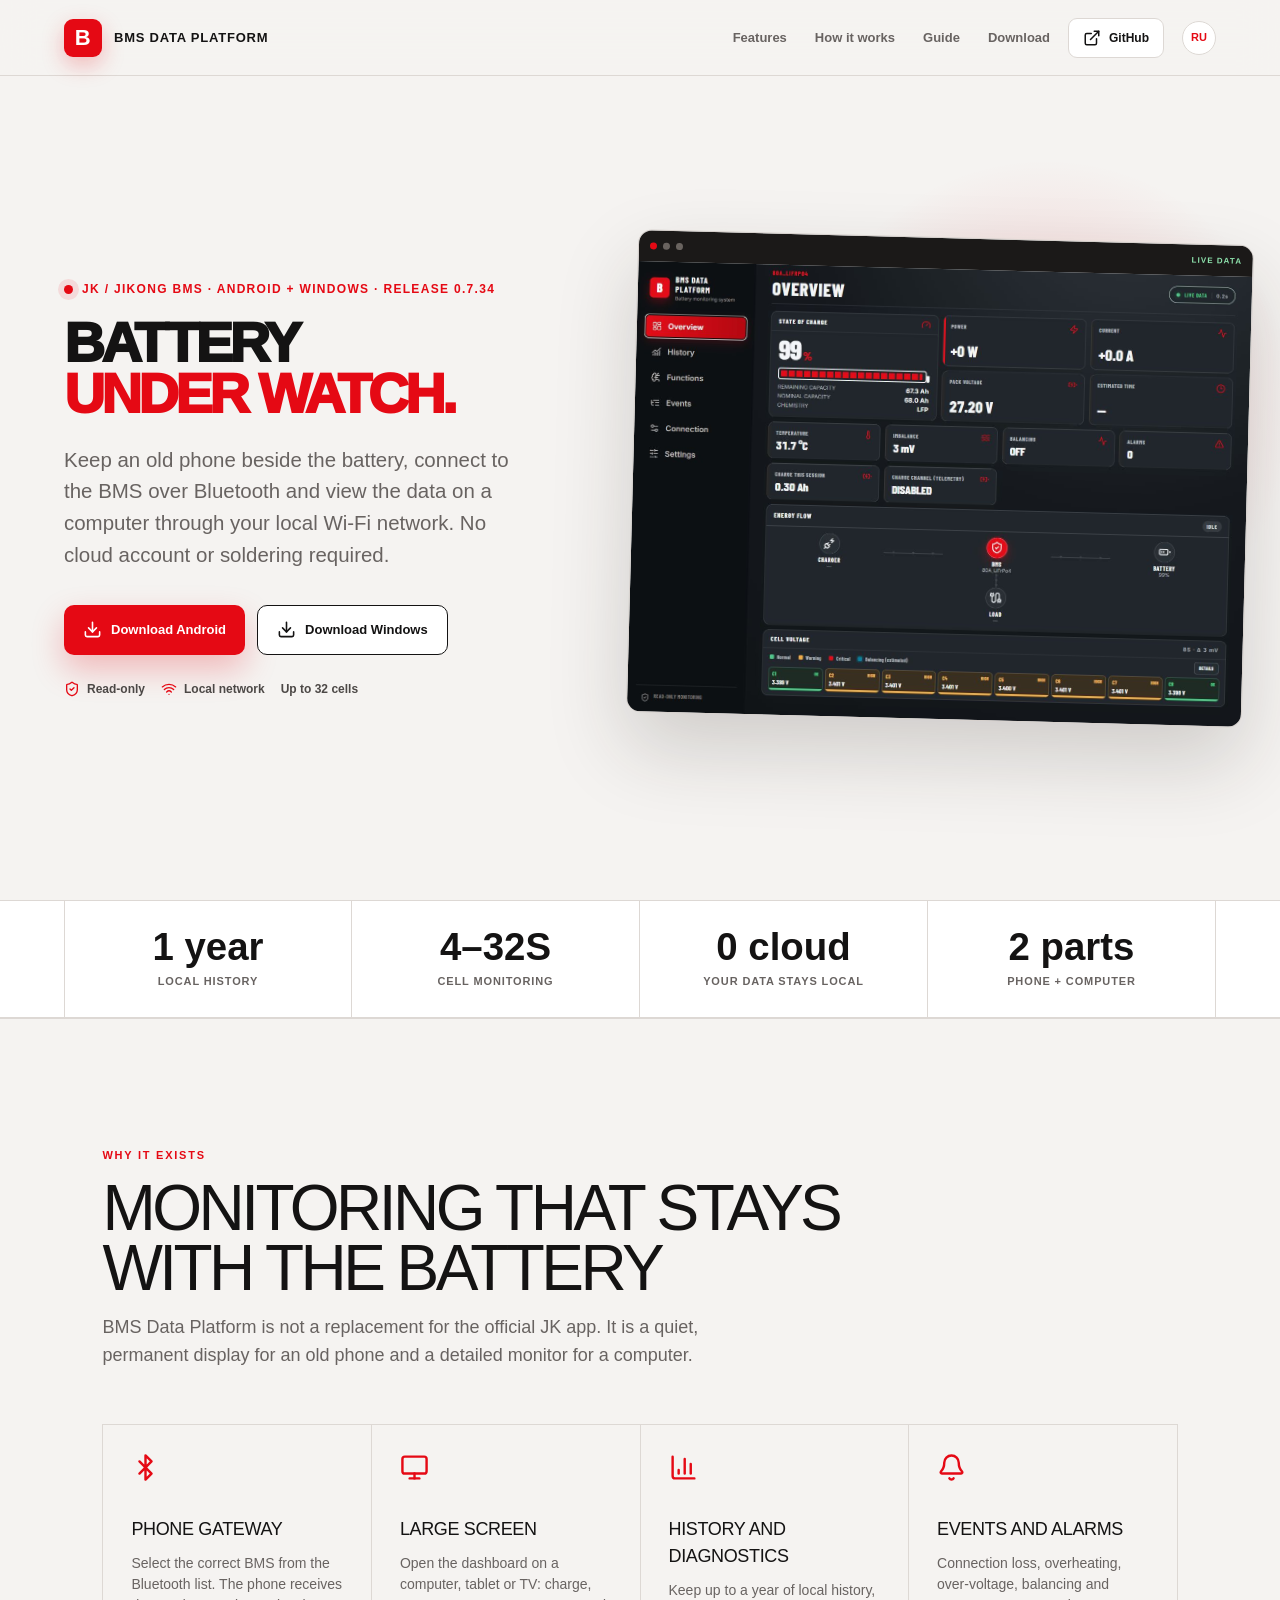
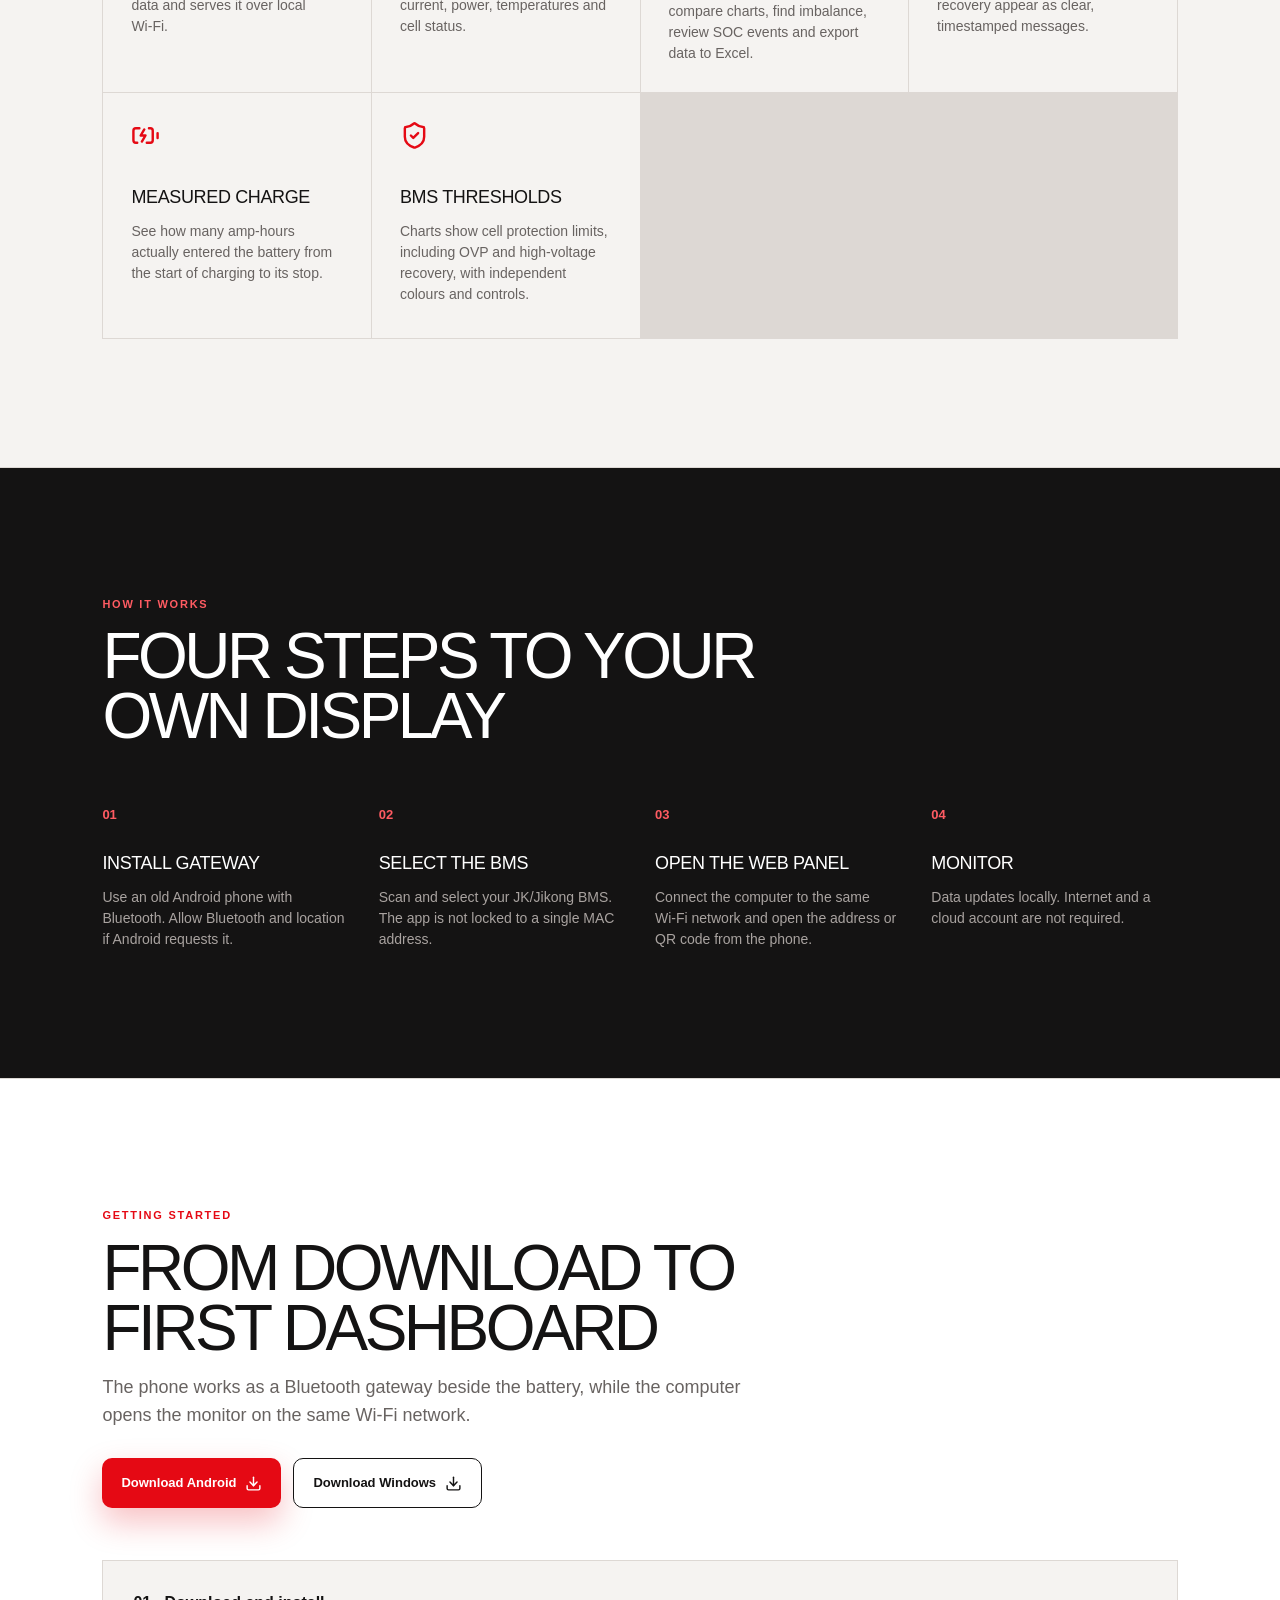
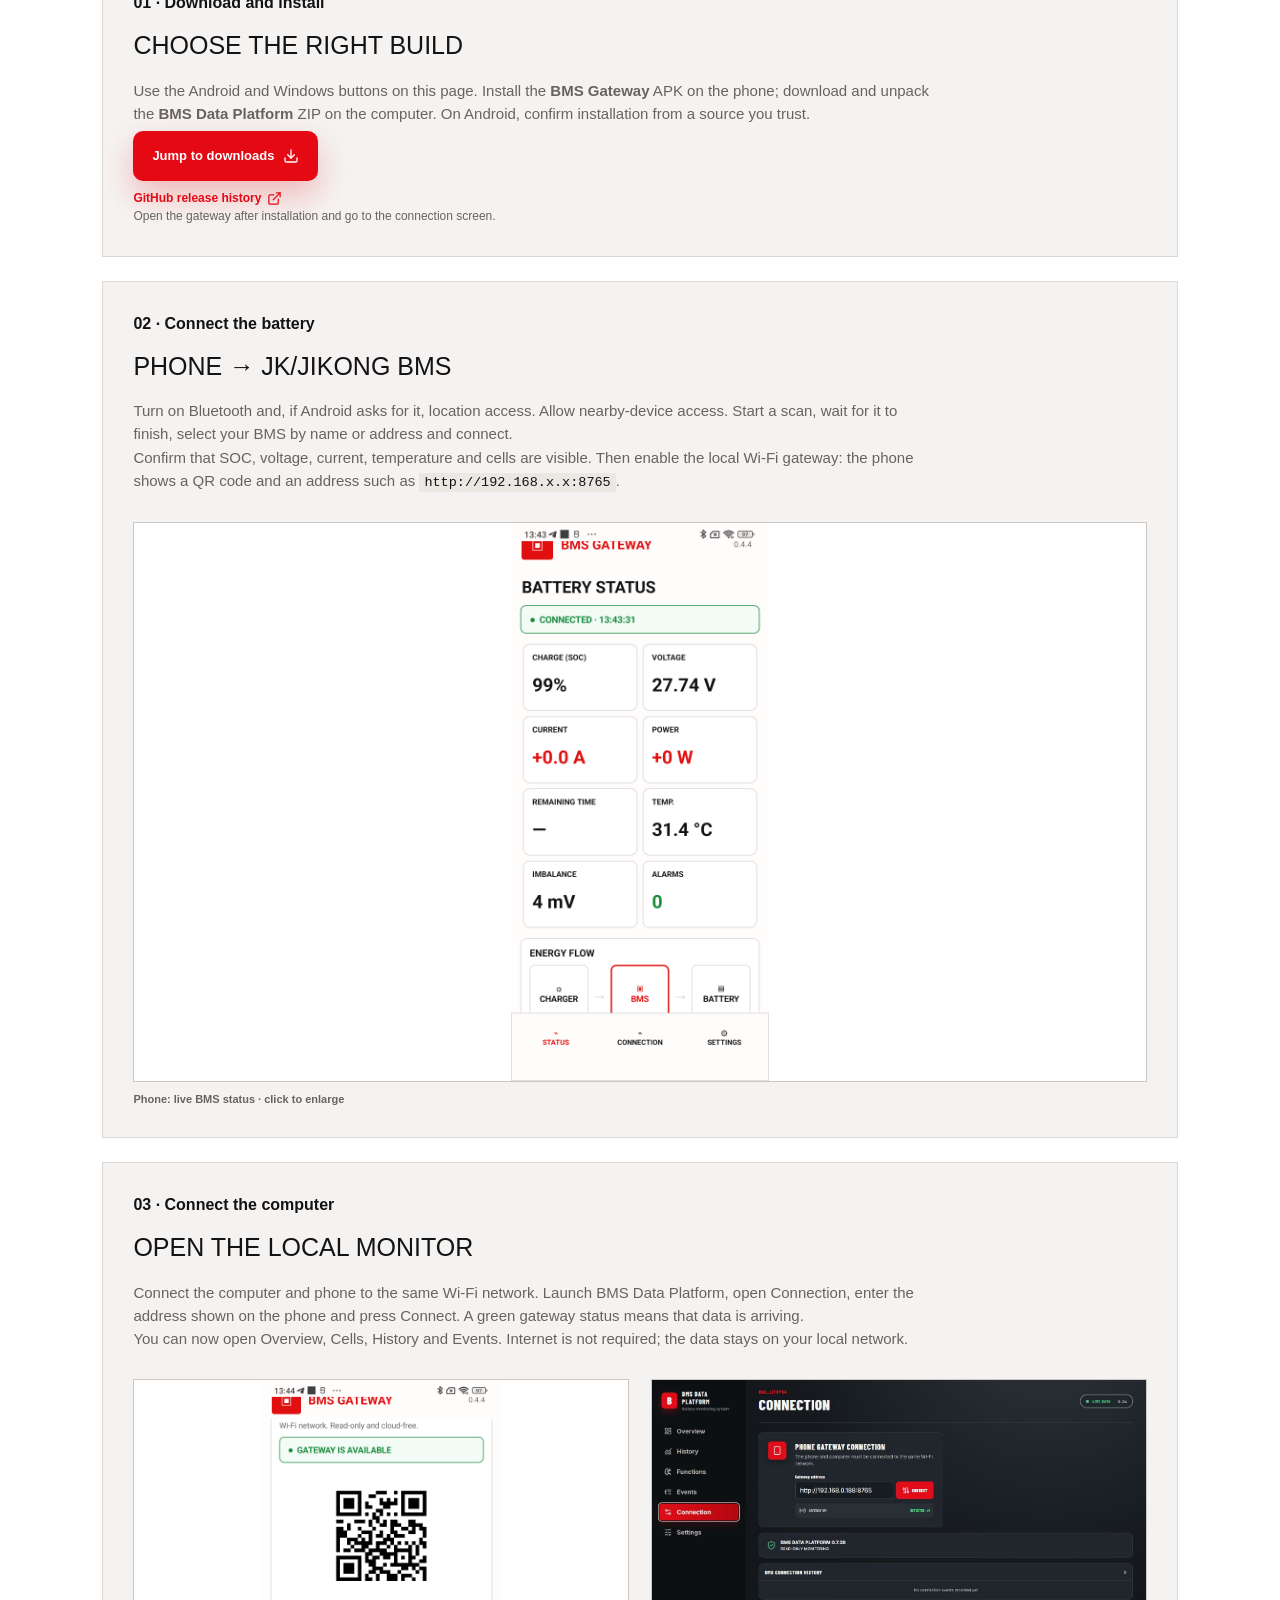
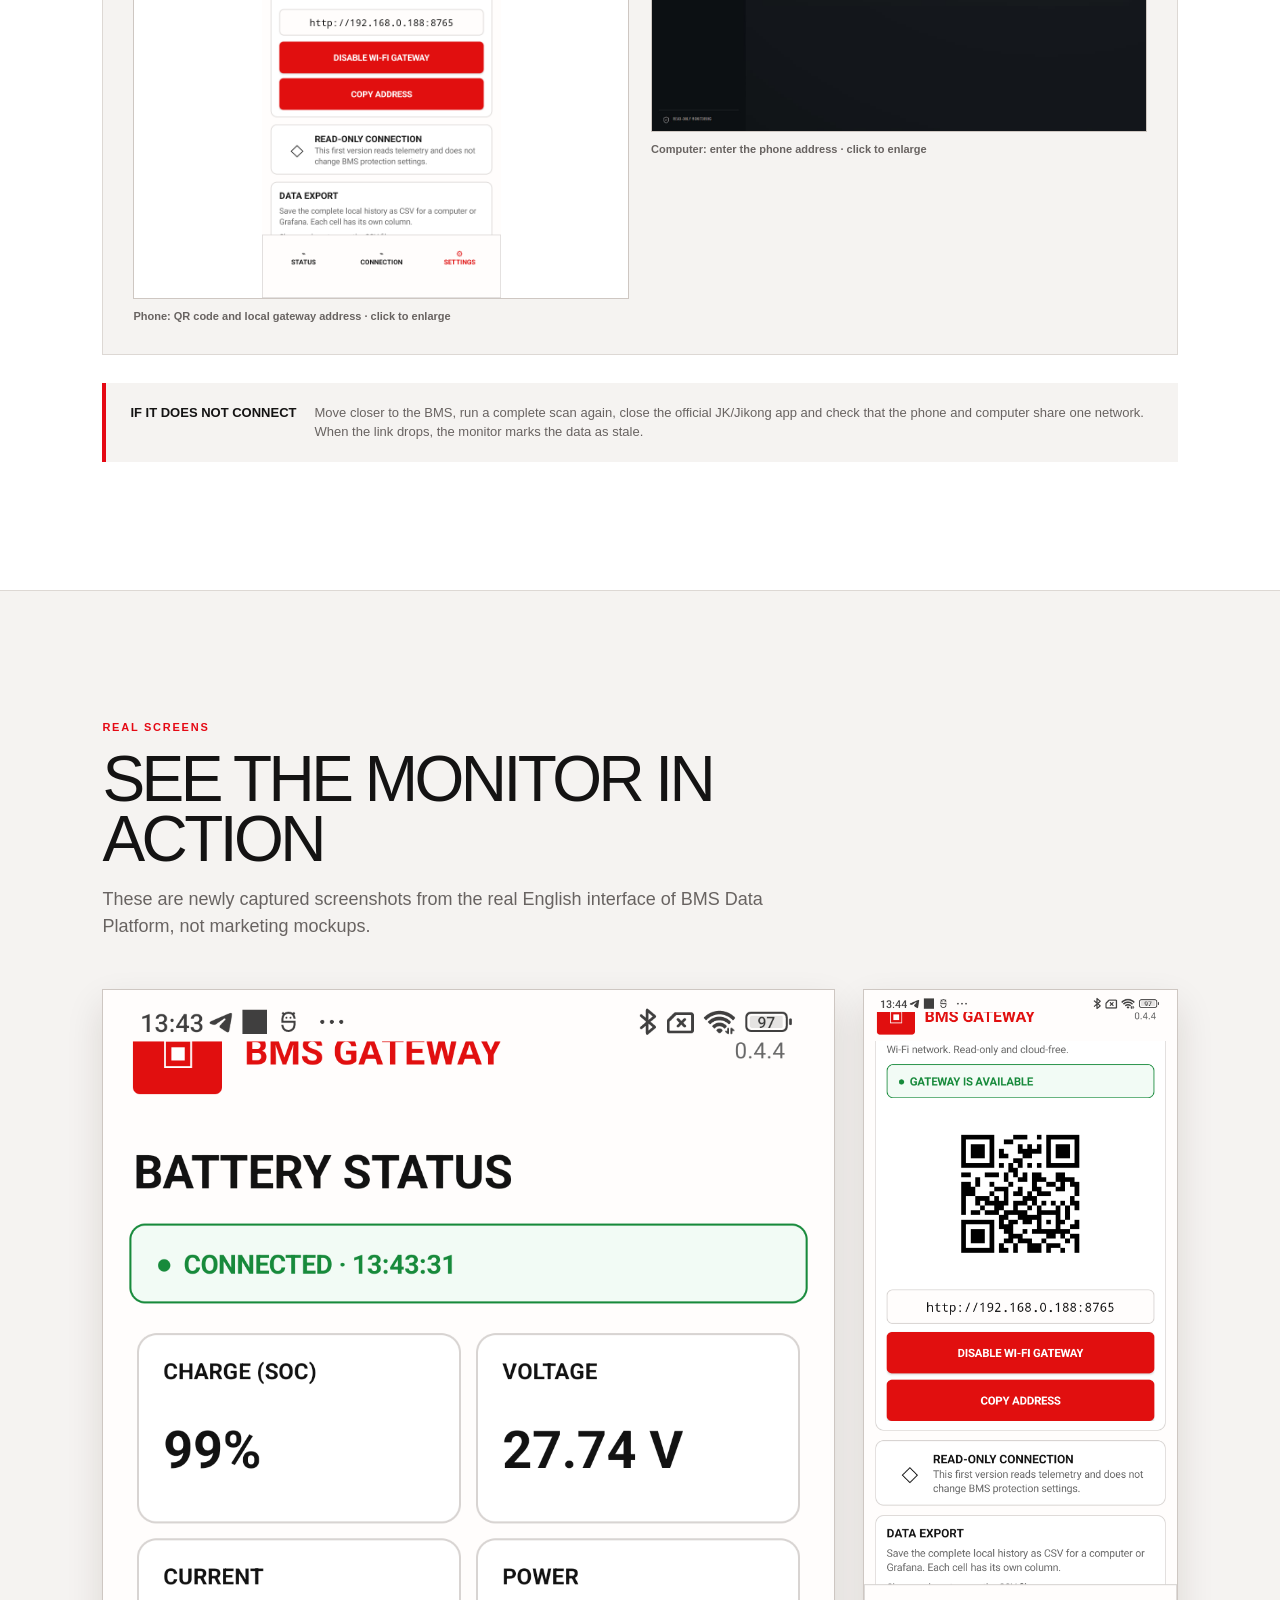
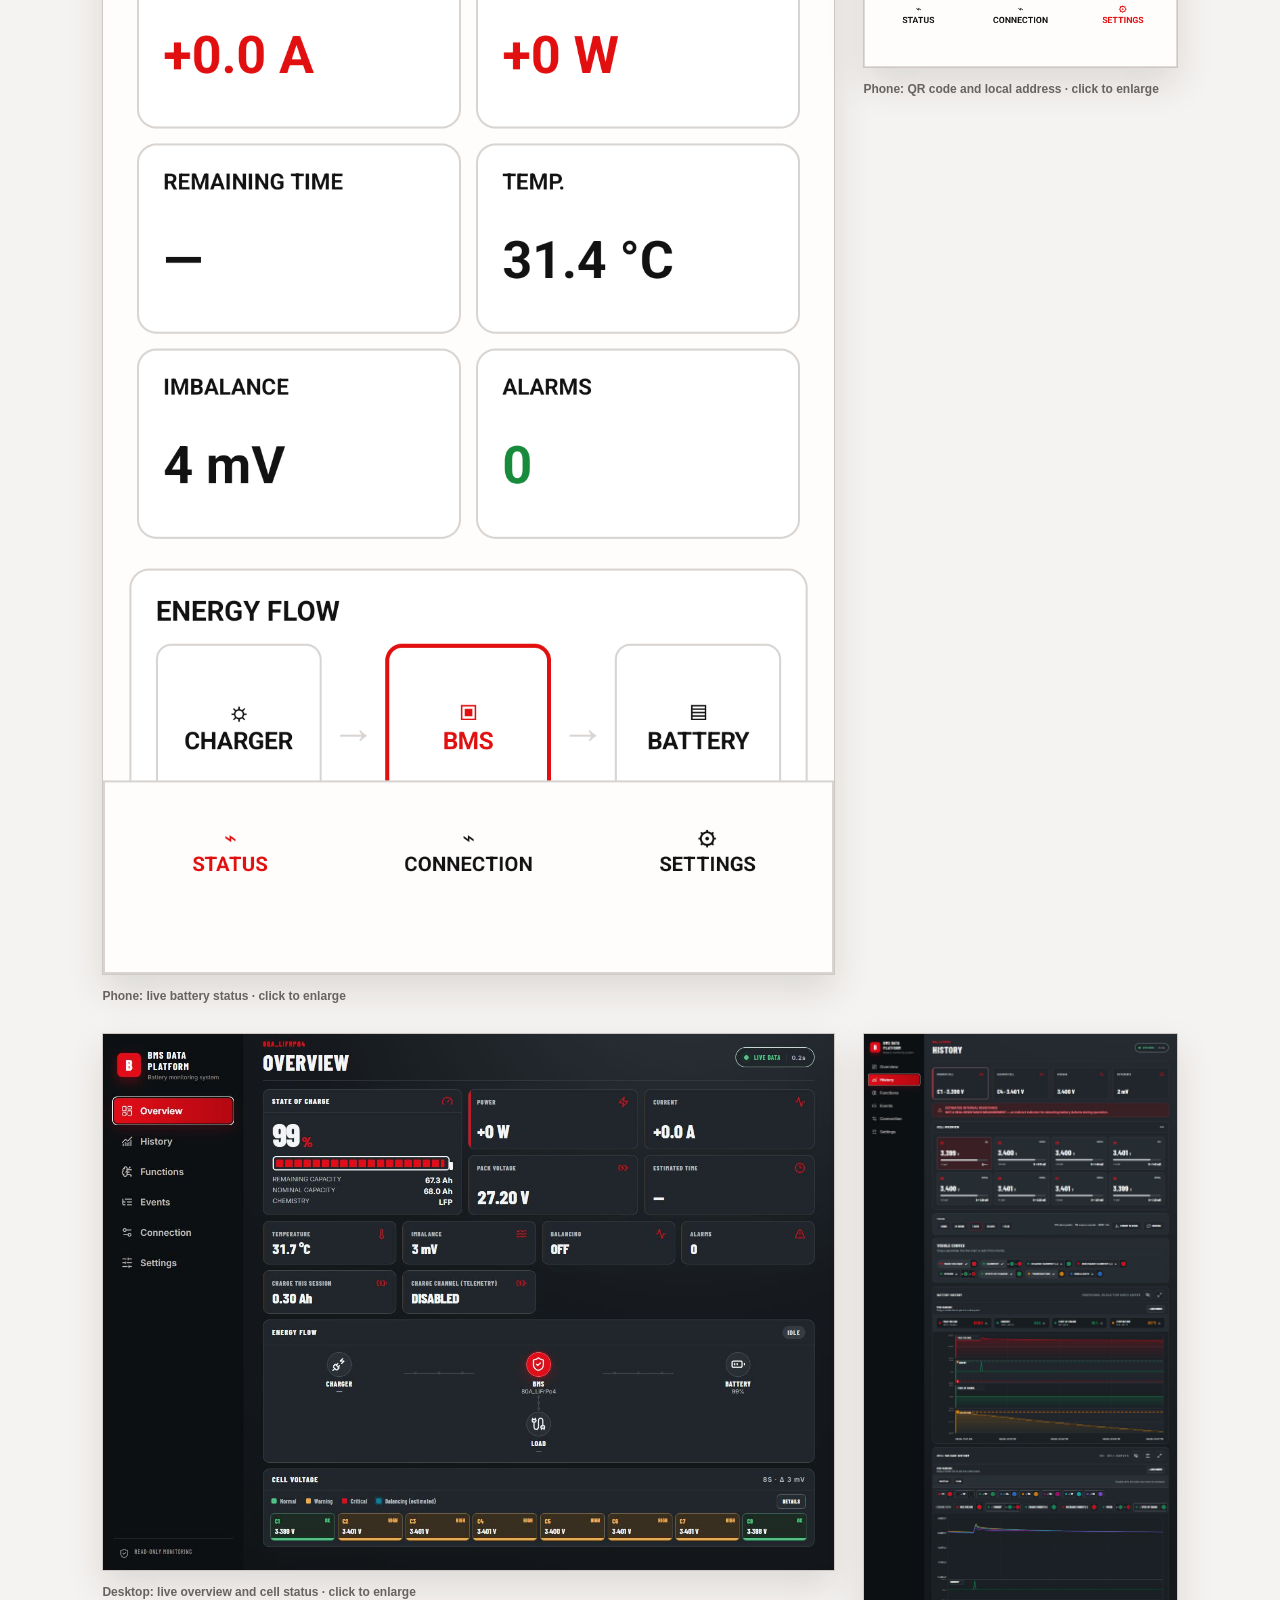
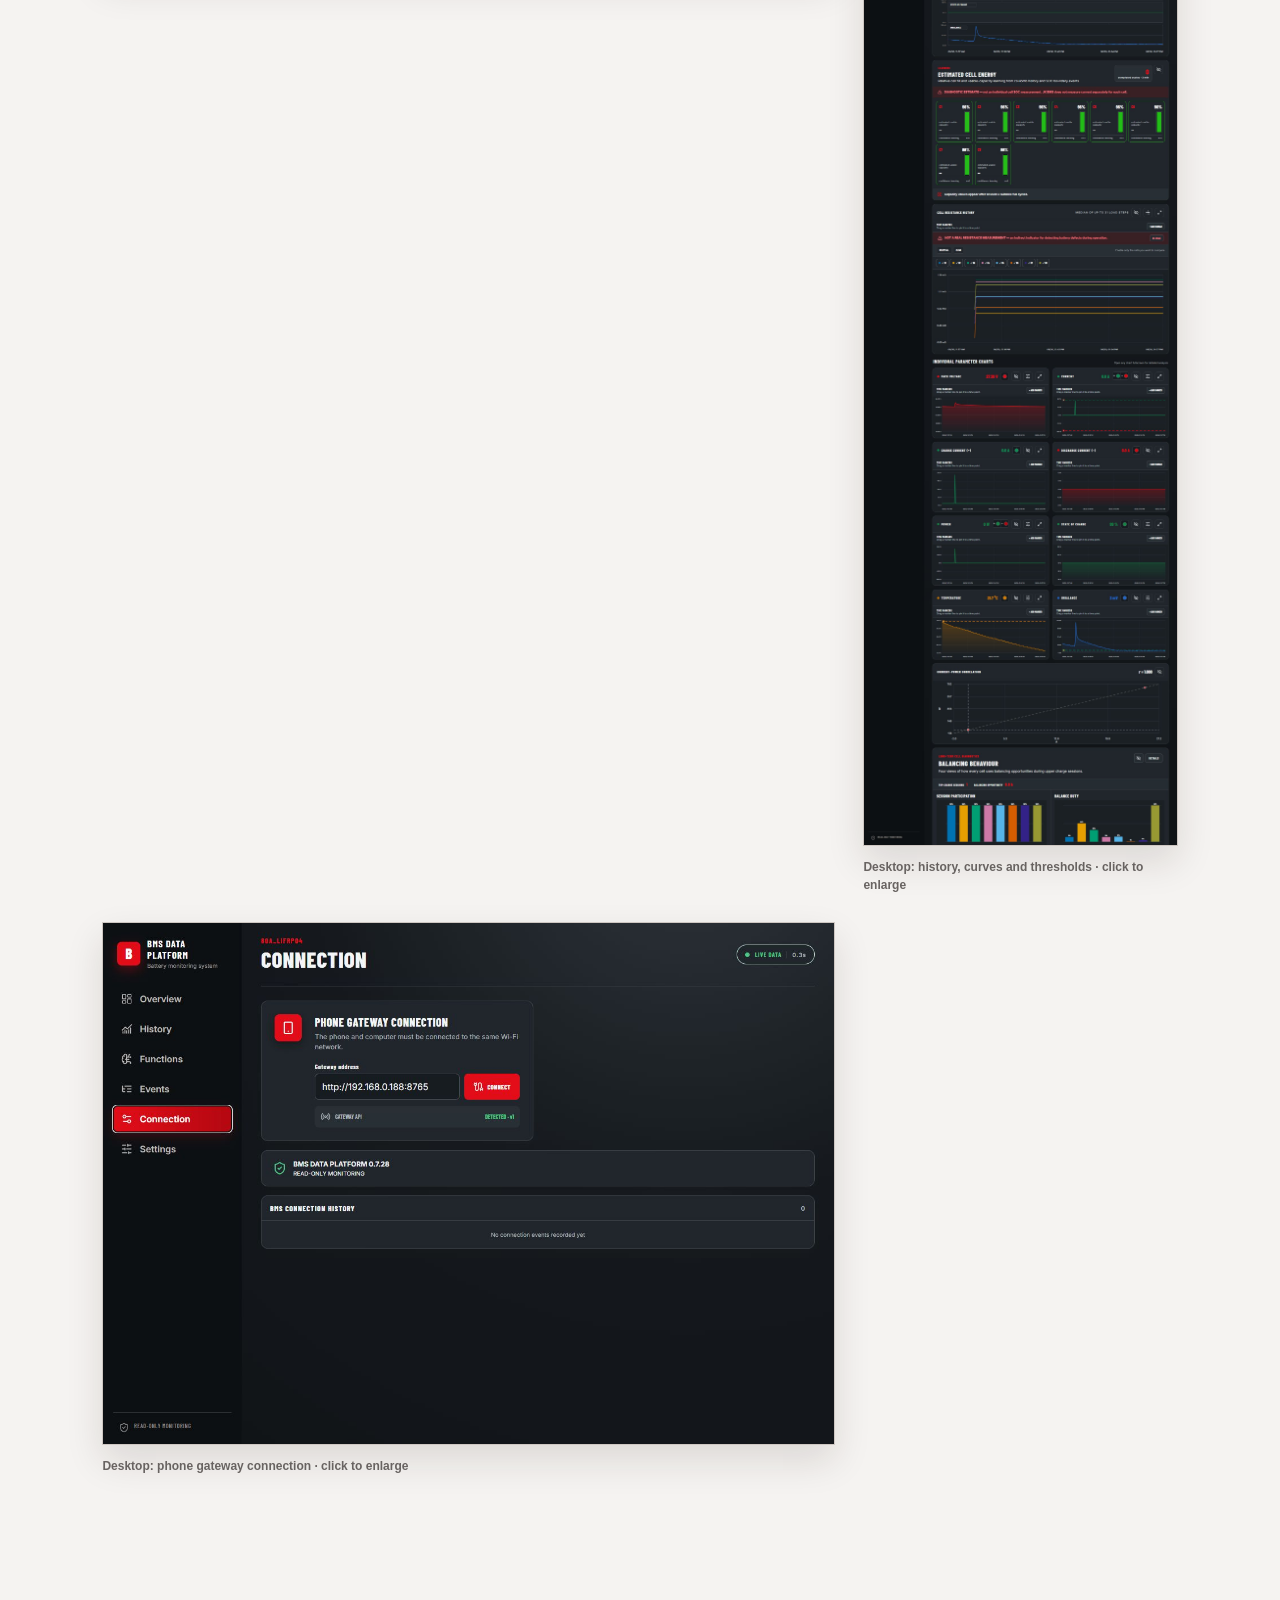
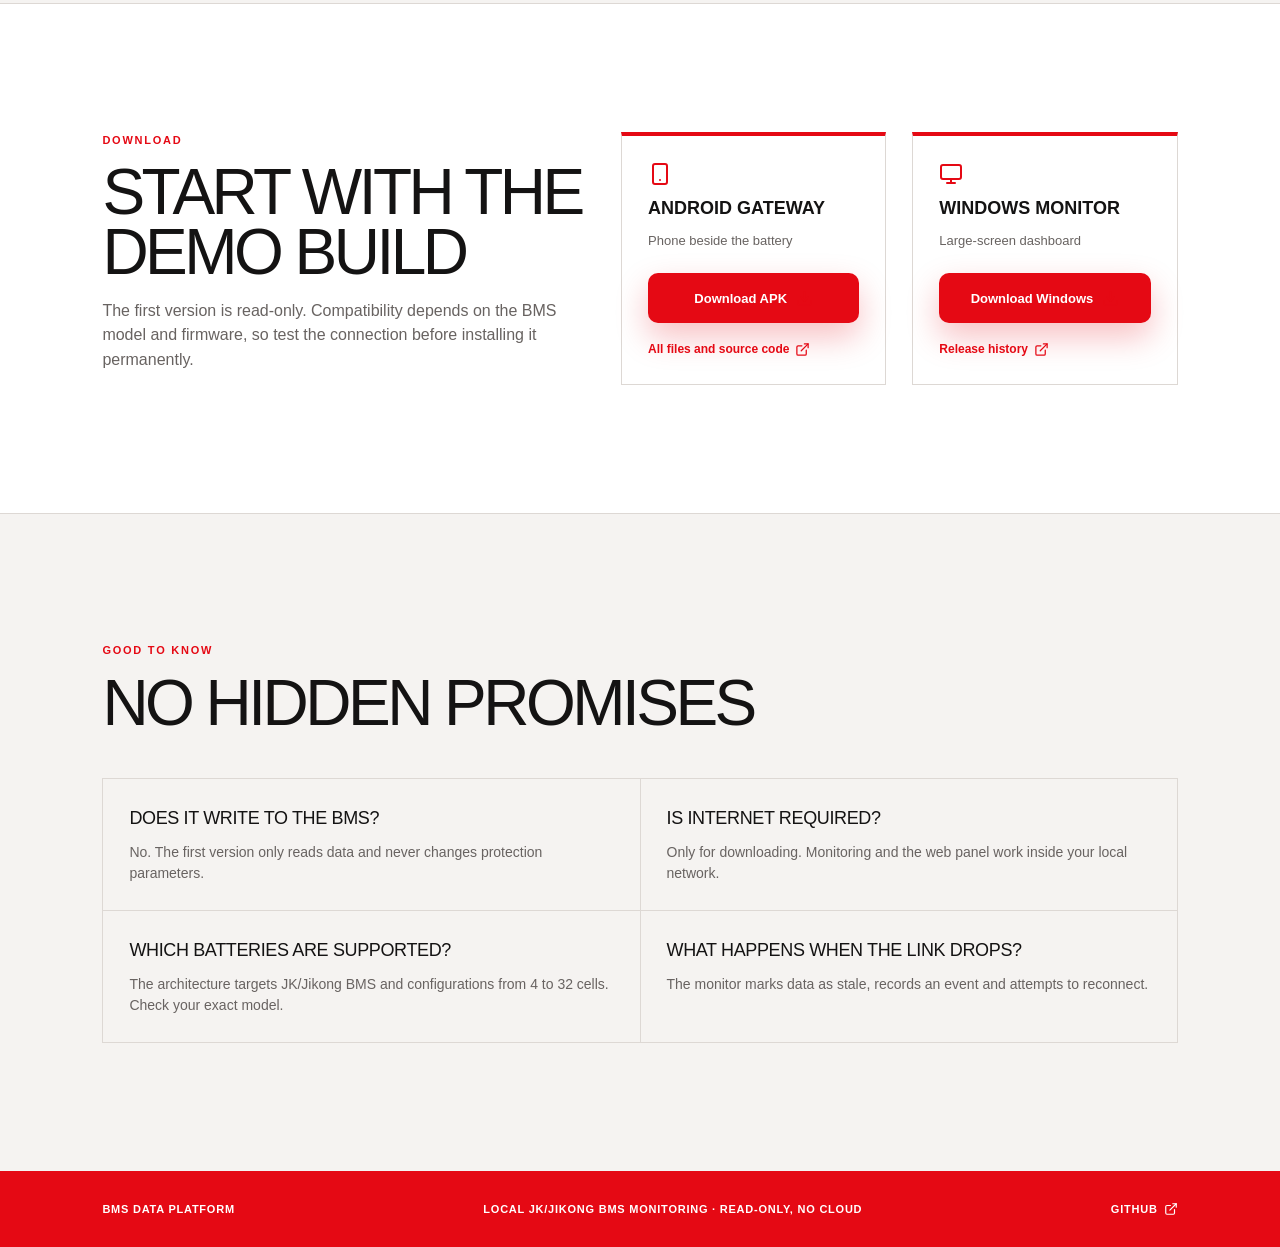
==== commit 21d2eee3: "Update downloads for release 0.7.34" ====
--- a/index.html
+++ b/index.html
@@ -1,2 +1,2 @@
 <!DOCTYPE html><html lang="en"><head><meta charSet="utf-8"/><meta name="viewport" content="width=device-width, initial-scale=1"/><link rel="preload" href="/desktop-overview.png" as="image"/><link rel="stylesheet" href="/_next/static/css/index.B_nz7eXu.css" data-rsc-css-href="/_next/static/css/index.B_nz7eXu.css" data-precedence="vite-rsc/importer-resources"/><link rel="modulepreload" fetchPriority="low" href="/_next/static/chunks/index-C29M66gN.js"/><script src="/_next/static/chunks/rolldown-runtime-C60lm6uB.js" type="module" async=""></script><script src="/_next/static/chunks/framework-D_rUT4EX.js" type="module" async=""></script><link rel="modulepreload" href="/_next/static/chunks/layout-segment-context-CKFwYsbY.js" crossorigin=""/><link rel="modulepreload" href="/_next/static/chunks/Icon-DGqOihj9.js" crossorigin=""/><link rel="modulepreload" href="/_next/static/chunks/LightboxImage-9a_vE-aG.js" crossorigin=""/><title>BMS Data Platform — JK/Jikong BMS monitoring</title><meta name="description" content="A read-only Android Bluetooth gateway and Windows dashboard for JK/Jikong BMS, with local history, charts and diagnostics."/><script>Object.assign(((self[Symbol.for("vinext.navigationRuntime")]??={bootstrap:{routeManifest:null},functions:{}}).bootstrap.rsc??={rsc:[]}),{params:{},nav:{"pathname":"/","searchParams":[]}})</script><link rel="modulepreload" href="/_next/static/chunks/index-C29M66gN.js" />
-</head><body><main><header class="site-header"><a class="brand" href="#top" aria-label="BMS Data Platform — home"><span>B</span><strong>BMS DATA PLATFORM</strong></a><nav aria-label="Main navigation"><a href="#features">Features</a><a href="#how">How it works</a><a href="#guide">Guide</a><a href="#download">Download</a></nav><a class="header-github" href="https://github.com/zayants/bms-data-platform/releases/tag/v0.7.33" target="_blank" rel="noreferrer"><svg xmlns="http://www.w3.org/2000/svg" width="18" height="18" viewBox="0 0 24 24" fill="none" stroke="currentColor" stroke-width="2" stroke-linecap="round" stroke-linejoin="round" class="lucide lucide-external-link" aria-hidden="true"><path d="M15 3h6v6"></path><path d="M10 14 21 3"></path><path d="M18 13v6a2 2 0 0 1-2 2H5a2 2 0 0 1-2-2V8a2 2 0 0 1 2-2h6"></path></svg> GitHub</a><a class="lang-switch" href="/ru" aria-label="Open Russian version">RU</a></header><section id="top" class="hero"><div class="hero-copy"><div class="eyebrow"><span></span> JK / Jikong BMS · Android + Windows · release 0.7.33</div><h1>Battery<br/><em>under watch.</em></h1><p class="lead">Keep an old phone beside the battery, connect to the BMS over Bluetooth and view the data on a computer through your local Wi‑Fi network. No cloud account or soldering required.</p><div class="hero-actions"><a class="button primary" href="https://github.com/zayants/bms-data-platform/releases/download/v0.7.33/BMS-Gateway-0.4.8-Android.apk"><svg xmlns="http://www.w3.org/2000/svg" width="19" height="19" viewBox="0 0 24 24" fill="none" stroke="currentColor" stroke-width="2" stroke-linecap="round" stroke-linejoin="round" class="lucide lucide-download" aria-hidden="true"><path d="M12 15V3"></path><path d="M21 15v4a2 2 0 0 1-2 2H5a2 2 0 0 1-2-2v-4"></path><path d="m7 10 5 5 5-5"></path></svg> Download Android</a><a class="button secondary" href="https://github.com/zayants/bms-data-platform/releases/download/v0.7.33/BMS-Data-Platform-0.7.33-Windows-x64.zip"><svg xmlns="http://www.w3.org/2000/svg" width="19" height="19" viewBox="0 0 24 24" fill="none" stroke="currentColor" stroke-width="2" stroke-linecap="round" stroke-linejoin="round" class="lucide lucide-download" aria-hidden="true"><path d="M12 15V3"></path><path d="M21 15v4a2 2 0 0 1-2 2H5a2 2 0 0 1-2-2v-4"></path><path d="m7 10 5 5 5-5"></path></svg> Download Windows</a></div><div class="trust-row"><span><svg xmlns="http://www.w3.org/2000/svg" width="24" height="24" viewBox="0 0 24 24" fill="none" stroke="currentColor" stroke-width="2" stroke-linecap="round" stroke-linejoin="round" class="lucide lucide-shield-check" aria-hidden="true"><path d="M20 13c0 5-3.5 7.5-7.66 8.95a1 1 0 0 1-.67-.01C7.5 20.5 4 18 4 13V6a1 1 0 0 1 1-1c2 0 4.5-1.2 6.24-2.72a1.17 1.17 0 0 1 1.52 0C14.51 3.81 17 5 19 5a1 1 0 0 1 1 1z"></path><path d="m9 12 2 2 4-4"></path></svg> Read-only</span><span><svg xmlns="http://www.w3.org/2000/svg" width="24" height="24" viewBox="0 0 24 24" fill="none" stroke="currentColor" stroke-width="2" stroke-linecap="round" stroke-linejoin="round" class="lucide lucide-wifi" aria-hidden="true"><path d="M12 20h.01"></path><path d="M2 8.82a15 15 0 0 1 20 0"></path><path d="M5 12.859a10 10 0 0 1 14 0"></path><path d="M8.5 16.429a5 5 0 0 1 7 0"></path></svg> Local network</span><span>Up to 32 cells</span></div></div><div class="hero-product" aria-label="Real BMS Data Platform screens"><div class="screen-window"><div class="window-bar"><i></i><i></i><i></i><span>LIVE DATA</span></div><img src="/desktop-overview.png" alt="Real BMS Monitor screen with charge, power and cells"/></div></div></section><section class="proof-strip" aria-label="Key capabilities"><div><strong>1 year</strong><span>local history</span></div><div><strong>4–32S</strong><span>cell monitoring</span></div><div><strong>0 cloud</strong><span>your data stays local</span></div><div><strong>2 parts</strong><span>phone + computer</span></div></section><section id="features" class="section features-section"><div class="section-kicker">Why it exists</div><h2>Monitoring that stays with the battery</h2><p class="section-intro">BMS Data Platform is not a replacement for the official JK app. It is a quiet, permanent display for an old phone and a detailed monitor for a computer.</p><div class="feature-grid"><article><svg xmlns="http://www.w3.org/2000/svg" width="24" height="24" viewBox="0 0 24 24" fill="none" stroke="currentColor" stroke-width="2" stroke-linecap="round" stroke-linejoin="round" class="lucide lucide-bluetooth" aria-hidden="true"><path d="m7 7 10 10-5 5V2l5 5L7 17"></path></svg><h3>Phone gateway</h3><p>Select the correct BMS from the Bluetooth list. The phone receives data and serves it over local Wi‑Fi.</p></article><article><svg xmlns="http://www.w3.org/2000/svg" width="24" height="24" viewBox="0 0 24 24" fill="none" stroke="currentColor" stroke-width="2" stroke-linecap="round" stroke-linejoin="round" class="lucide lucide-monitor" aria-hidden="true"><rect width="20" height="14" x="2" y="3" rx="2"></rect><line x1="8" x2="16" y1="21" y2="21"></line><line x1="12" x2="12" y1="17" y2="21"></line></svg><h3>Large screen</h3><p>Open the dashboard on a computer, tablet or TV: charge, current, power, temperatures and cell status.</p></article><article><svg xmlns="http://www.w3.org/2000/svg" width="24" height="24" viewBox="0 0 24 24" fill="none" stroke="currentColor" stroke-width="2" stroke-linecap="round" stroke-linejoin="round" class="lucide lucide-chart-column" aria-hidden="true"><path d="M3 3v16a2 2 0 0 0 2 2h16"></path><path d="M18 17V9"></path><path d="M13 17V5"></path><path d="M8 17v-3"></path></svg><h3>History and diagnostics</h3><p>Keep up to a year of local history, compare charts, find imbalance, review SOC events and export data to Excel.</p></article><article><svg xmlns="http://www.w3.org/2000/svg" width="24" height="24" viewBox="0 0 24 24" fill="none" stroke="currentColor" stroke-width="2" stroke-linecap="round" stroke-linejoin="round" class="lucide lucide-bell" aria-hidden="true"><path d="M10.268 21a2 2 0 0 0 3.464 0"></path><path d="M3.262 15.326A1 1 0 0 0 4 17h16a1 1 0 0 0 .74-1.673C19.41 13.956 18 12.499 18 8A6 6 0 0 0 6 8c0 4.499-1.411 5.956-2.738 7.326"></path></svg><h3>Events and alarms</h3><p>Connection loss, overheating, over-voltage, balancing and recovery appear as clear, timestamped messages.</p></article><article><svg xmlns="http://www.w3.org/2000/svg" width="24" height="24" viewBox="0 0 24 24" fill="none" stroke="currentColor" stroke-width="2" stroke-linecap="round" stroke-linejoin="round" class="lucide lucide-battery-charging" aria-hidden="true"><path d="m11 7-3 5h4l-3 5"></path><path d="M14.856 6H16a2 2 0 0 1 2 2v8a2 2 0 0 1-2 2h-2.935"></path><path d="M22 14v-4"></path><path d="M5.14 18H4a2 2 0 0 1-2-2V8a2 2 0 0 1 2-2h2.936"></path></svg><h3>Measured charge</h3><p>See how many amp-hours actually entered the battery from the start of charging to its stop.</p></article><article><svg xmlns="http://www.w3.org/2000/svg" width="24" height="24" viewBox="0 0 24 24" fill="none" stroke="currentColor" stroke-width="2" stroke-linecap="round" stroke-linejoin="round" class="lucide lucide-shield-check" aria-hidden="true"><path d="M20 13c0 5-3.5 7.5-7.66 8.95a1 1 0 0 1-.67-.01C7.5 20.5 4 18 4 13V6a1 1 0 0 1 1-1c2 0 4.5-1.2 6.24-2.72a1.17 1.17 0 0 1 1.52 0C14.51 3.81 17 5 19 5a1 1 0 0 1 1 1z"></path><path d="m9 12 2 2 4-4"></path></svg><h3>BMS thresholds</h3><p>Charts show cell protection limits, including OVP and high-voltage recovery, with independent colours and controls.</p></article></div></section><section id="how" class="section how-section"><div class="section-kicker">How it works</div><h2>Four steps to your own display</h2><div class="steps"><div><b>01</b><h3>Install Gateway</h3><p>Use an old Android phone with Bluetooth. Allow Bluetooth and location if Android requests it.</p></div><div><b>02</b><h3>Select the BMS</h3><p>Scan and select your JK/Jikong BMS. The app is not locked to a single MAC address.</p></div><div><b>03</b><h3>Open the web panel</h3><p>Connect the computer to the same Wi‑Fi network and open the address or QR code from the phone.</p></div><div><b>04</b><h3>Monitor</h3><p>Data updates locally. Internet and a cloud account are not required.</p></div></div></section><section id="guide" class="section guide-section"><div class="section-kicker">Getting started</div><h2>From download to first dashboard</h2><p class="section-intro">The phone works as a Bluetooth gateway beside the battery, while the computer opens the monitor on the same Wi‑Fi network.</p><div class="guide-download-actions" aria-label="Download apps before starting"><a class="button primary" href="https://github.com/zayants/bms-data-platform/releases/download/v0.7.33/BMS-Gateway-0.4.8-Android.apk">Download Android <svg xmlns="http://www.w3.org/2000/svg" width="17" height="17" viewBox="0 0 24 24" fill="none" stroke="currentColor" stroke-width="2" stroke-linecap="round" stroke-linejoin="round" class="lucide lucide-download" aria-hidden="true"><path d="M12 15V3"></path><path d="M21 15v4a2 2 0 0 1-2 2H5a2 2 0 0 1-2-2v-4"></path><path d="m7 10 5 5 5-5"></path></svg></a><a class="button secondary" href="https://github.com/zayants/bms-data-platform/releases/download/v0.7.33/BMS-Data-Platform-0.7.33-Windows-x64.zip">Download Windows <svg xmlns="http://www.w3.org/2000/svg" width="17" height="17" viewBox="0 0 24 24" fill="none" stroke="currentColor" stroke-width="2" stroke-linecap="round" stroke-linejoin="round" class="lucide lucide-download" aria-hidden="true"><path d="M12 15V3"></path><path d="M21 15v4a2 2 0 0 1-2 2H5a2 2 0 0 1-2-2v-4"></path><path d="m7 10 5 5 5-5"></path></svg></a></div><div class="guide-list"><article class="guide-step"><div class="guide-copy"><b>01 · Download and install</b><h3>Choose the right build</h3><p>Use the Android and Windows buttons on this page. Install the <strong>BMS Gateway</strong> APK on the phone; download and unpack the <strong>BMS Data Platform</strong> ZIP on the computer. On Android, confirm installation from a source you trust.</p><a class="button primary" href="#download">Jump to downloads <svg xmlns="http://www.w3.org/2000/svg" width="16" height="16" viewBox="0 0 24 24" fill="none" stroke="currentColor" stroke-width="2" stroke-linecap="round" stroke-linejoin="round" class="lucide lucide-download" aria-hidden="true"><path d="M12 15V3"></path><path d="M21 15v4a2 2 0 0 1-2 2H5a2 2 0 0 1-2-2v-4"></path><path d="m7 10 5 5 5-5"></path></svg></a><a class="text-link" href="https://github.com/zayants/bms-data-platform/releases/tag/v0.7.33" target="_blank" rel="noreferrer">GitHub release history <svg xmlns="http://www.w3.org/2000/svg" width="15" height="15" viewBox="0 0 24 24" fill="none" stroke="currentColor" stroke-width="2" stroke-linecap="round" stroke-linejoin="round" class="lucide lucide-external-link" aria-hidden="true"><path d="M15 3h6v6"></path><path d="M10 14 21 3"></path><path d="M18 13v6a2 2 0 0 1-2 2H5a2 2 0 0 1-2-2V8a2 2 0 0 1 2-2h6"></path></svg></a><p class="guide-note">Open the gateway after installation and go to the connection screen.</p></div></article><article class="guide-step"><div class="guide-copy"><b>02 · Connect the battery</b><h3>Phone → JK/Jikong BMS</h3><p>Turn on Bluetooth and, if Android asks for it, location access. Allow nearby-device access. Start a scan, wait for it to finish, select your BMS by name or address and connect.</p><p>Confirm that SOC, voltage, current, temperature and cells are visible. Then enable the local Wi‑Fi gateway: the phone shows a QR code and an address such as <code>http://192.168.x.x:8765</code>.</p></div><figure><button class="zoomable-image" type="button" aria-label="Увеличить изображение: Real English BMS Gateway battery status screen"><img src="/android-status-en.png" alt="Real English BMS Gateway battery status screen"/></button><figcaption>Phone: live BMS status · click to enlarge</figcaption></figure></article><article class="guide-step"><div class="guide-copy"><b>03 · Connect the computer</b><h3>Open the local monitor</h3><p>Connect the computer and phone to the same Wi‑Fi network. Launch BMS Data Platform, open Connection, enter the address shown on the phone and press Connect. A green gateway status means that data is arriving.</p><p>You can now open Overview, Cells, History and Events. Internet is not required; the data stays on your local network.</p></div><div class="guide-pair"><figure><button class="zoomable-image" type="button" aria-label="Увеличить изображение: Real English BMS Gateway QR code and local address"><img src="/android-settings-en.png" alt="Real English BMS Gateway QR code and local address"/></button><figcaption>Phone: QR code and local gateway address · click to enlarge</figcaption></figure><figure><button class="zoomable-image" type="button" aria-label="Увеличить изображение: Computer connection screen for the phone gateway"><img src="/guide-desktop-connection.png" alt="Computer connection screen for the phone gateway"/></button><figcaption>Computer: enter the phone address · click to enlarge</figcaption></figure></div></article></div><div class="guide-troubles"><strong>If it does not connect</strong><span>Move closer to the BMS, run a complete scan again, close the official JK/Jikong app and check that the phone and computer share one network. When the link drops, the monitor marks the data as stale.</span></div></section><section class="section screenshots-section"><div class="section-kicker">Real screens</div><h2>See the monitor in action</h2><p class="section-intro">These are newly captured screenshots from the real English interface of BMS Data Platform, not marketing mockups.</p><div class="shot-grid"><figure><button class="zoomable-image" type="button" aria-label="Увеличить изображение: Real English BMS Gateway status"><img src="/android-status-en.png" alt="Real English BMS Gateway status"/></button><figcaption>Phone: live battery status · click to enlarge</figcaption></figure><figure><button class="zoomable-image" type="button" aria-label="Увеличить изображение: Real English BMS Gateway local Wi-Fi gateway"><img src="/android-settings-en.png" alt="Real English BMS Gateway local Wi-Fi gateway"/></button><figcaption>Phone: QR code and local address · click to enlarge</figcaption></figure><figure><button class="zoomable-image" type="button" aria-label="Увеличить изображение: Real English BMS Data Platform overview"><img src="/desktop-overview.png" alt="Real English BMS Data Platform overview"/></button><figcaption>Desktop: live overview and cell status · click to enlarge</figcaption></figure><figure><button class="zoomable-image" type="button" aria-label="Увеличить изображение: Real English BMS Data Platform history screen"><img src="/desktop-history.png" alt="Real English BMS Data Platform history screen"/></button><figcaption>Desktop: history, curves and thresholds · click to enlarge</figcaption></figure><figure><button class="zoomable-image" type="button" aria-label="Увеличить изображение: Real English BMS Data Platform connection screen"><img src="/desktop-connection.png" alt="Real English BMS Data Platform connection screen"/></button><figcaption>Desktop: phone gateway connection · click to enlarge</figcaption></figure></div></section><section id="download" class="section download-section"><div><div class="section-kicker">Download</div><h2>Start with the demo build</h2><p>The first version is read-only. Compatibility depends on the BMS model and firmware, so test the connection before installing it permanently.</p></div><div class="download-card"><svg xmlns="http://www.w3.org/2000/svg" width="24" height="24" viewBox="0 0 24 24" fill="none" stroke="currentColor" stroke-width="2" stroke-linecap="round" stroke-linejoin="round" class="lucide lucide-smartphone" aria-hidden="true"><rect width="14" height="20" x="5" y="2" rx="2" ry="2"></rect><path d="M12 18h.01"></path></svg><strong>Android Gateway</strong><span>Phone beside the battery</span><a class="button primary" href="https://github.com/zayants/bms-data-platform/releases/download/v0.7.33/BMS-Gateway-0.4.8-Android.apk">Download APK <svg xmlns="http://www.w3.org/2000/svg" width="17" height="17" viewBox="0 0 24 24" fill="none" stroke="currentColor" stroke-width="2" stroke-linecap="round" stroke-linejoin="round" class="lucide lucide-download" aria-hidden="true"><path d="M12 15V3"></path><path d="M21 15v4a2 2 0 0 1-2 2H5a2 2 0 0 1-2-2v-4"></path><path d="m7 10 5 5 5-5"></path></svg></a><a class="text-link" href="https://github.com/zayants/bms-data-platform/releases/tag/v0.7.33" target="_blank" rel="noreferrer">All files and source code <svg xmlns="http://www.w3.org/2000/svg" width="15" height="15" viewBox="0 0 24 24" fill="none" stroke="currentColor" stroke-width="2" stroke-linecap="round" stroke-linejoin="round" class="lucide lucide-external-link" aria-hidden="true"><path d="M15 3h6v6"></path><path d="M10 14 21 3"></path><path d="M18 13v6a2 2 0 0 1-2 2H5a2 2 0 0 1-2-2V8a2 2 0 0 1 2-2h6"></path></svg></a></div><div class="download-card"><svg xmlns="http://www.w3.org/2000/svg" width="24" height="24" viewBox="0 0 24 24" fill="none" stroke="currentColor" stroke-width="2" stroke-linecap="round" stroke-linejoin="round" class="lucide lucide-monitor" aria-hidden="true"><rect width="20" height="14" x="2" y="3" rx="2"></rect><line x1="8" x2="16" y1="21" y2="21"></line><line x1="12" x2="12" y1="17" y2="21"></line></svg><strong>Windows Monitor</strong><span>Large-screen dashboard</span><a class="button primary" href="https://github.com/zayants/bms-data-platform/releases/download/v0.7.33/BMS-Data-Platform-0.7.33-Windows-x64.zip">Download Windows <svg xmlns="http://www.w3.org/2000/svg" width="17" height="17" viewBox="0 0 24 24" fill="none" stroke="currentColor" stroke-width="2" stroke-linecap="round" stroke-linejoin="round" class="lucide lucide-download" aria-hidden="true"><path d="M12 15V3"></path><path d="M21 15v4a2 2 0 0 1-2 2H5a2 2 0 0 1-2-2v-4"></path><path d="m7 10 5 5 5-5"></path></svg></a><a class="text-link" href="https://github.com/zayants/bms-data-platform/releases/tag/v0.7.33" target="_blank" rel="noreferrer">Release history <svg xmlns="http://www.w3.org/2000/svg" width="15" height="15" viewBox="0 0 24 24" fill="none" stroke="currentColor" stroke-width="2" stroke-linecap="round" stroke-linejoin="round" class="lucide lucide-external-link" aria-hidden="true"><path d="M15 3h6v6"></path><path d="M10 14 21 3"></path><path d="M18 13v6a2 2 0 0 1-2 2H5a2 2 0 0 1-2-2V8a2 2 0 0 1 2-2h6"></path></svg></a></div></section><section class="section faq-section"><div class="section-kicker">Good to know</div><h2>No hidden promises</h2><div class="faq-grid"><div><h3>Does it write to the BMS?</h3><p>No. The first version only reads data and never changes protection parameters.</p></div><div><h3>Is internet required?</h3><p>Only for downloading. Monitoring and the web panel work inside your local network.</p></div><div><h3>Which batteries are supported?</h3><p>The architecture targets JK/Jikong BMS and configurations from 4 to 32 cells. Check your exact model.</p></div><div><h3>What happens when the link drops?</h3><p>The monitor marks data as stale, records an event and attempts to reconnect.</p></div></div></section><footer><span>BMS DATA PLATFORM</span><span>Local JK/Jikong BMS monitoring · read-only, no cloud</span><a href="https://github.com/zayants/bms-data-platform/releases/tag/v0.7.33" target="_blank" rel="noreferrer">GitHub <svg xmlns="http://www.w3.org/2000/svg" width="14" height="14" viewBox="0 0 24 24" fill="none" stroke="currentColor" stroke-width="2" stroke-linecap="round" stroke-linejoin="round" class="lucide lucide-external-link" aria-hidden="true"><path d="M15 3h6v6"></path><path d="M10 14 21 3"></path><path d="M18 13v6a2 2 0 0 1-2 2H5a2 2 0 0 1-2-2V8a2 2 0 0 1 2-2h6"></path></svg></a></footer></main><script type="module" src="/_next/static/chunks/index-C29M66gN.js" id="_R_" async=""></script><script>((self[Symbol.for("vinext.navigationRuntime")]??={bootstrap:{routeManifest:null},functions:{}}).bootstrap.rsc??={rsc:[]}).rsc.push("0:{\"page:/\":\"$L1\",\"layout:/\":\"$L2\",\"route:/\":\"$L3\",\"__route\":\"route:/\",\"__interceptionContext\":null,\"__layoutIds\":[\"layout:/\"],\"__rootLayout\":\"/\",\"__bfcacheSegmentIdentities\":{\"layout:/\":\"[\\\"layout\\\",\\\"layout:/\\\",\\\"root-boundary:/\\\",\\\"\\\"]\",\"page:/\":\"[\\\"page\\\",\\\"page:/\\\",\\\"root-boundary:/\\\",\\\"\\\"]\"},\"__srcPage\":[\"page\"],\"__layoutFlags\":{\"layout:/\":\"s\"},\"__artifactCompatibility\":{\"schemaVersion\":1,\"graphVersion\":\"app-route-graph:1177fd80f83fa7b0\",\"deploymentVersion\":\"80465d3c-5ecc-47fe-9380-22f7e230789c\",\"appElementsSchemaVersion\":1,\"rscPayloadSchemaVersion\":1,\"rootBoundaryId\":\"/\",\"renderEpoch\":null}}\n")</script><script>((self[Symbol.for("vinext.navigationRuntime")]??={bootstrap:{routeManifest:null},functions:{}}).bootstrap.rsc??={rsc:[]}).rsc.push("4:I[\"416c5e021802\",[],\"Children\",1]\n")</script><script>((self[Symbol.for("vinext.navigationRuntime")]??={bootstrap:{routeManifest:null},functions:{}}).bootstrap.rsc??={rsc:[]}).rsc.push("5:I[\"8b58cbad025d\",[],\"GlobalErrorBoundary\",1]\n")</script><script>((self[Symbol.for("vinext.navigationRuntime")]??={bootstrap:{routeManifest:null},functions:{}}).bootstrap.rsc??={rsc:[]}).rsc.push("6:I[\"4d0b646553ed\",[],\"default\",1]\n")</script><script>((self[Symbol.for("vinext.navigationRuntime")]??={bootstrap:{routeManifest:null},functions:{}}).bootstrap.rsc??={rsc:[]}).rsc.push("7:I[\"8b58cbad025d\",[],\"ErrorBoundary\",1]\n")</script><script>((self[Symbol.for("vinext.navigationRuntime")]??={bootstrap:{routeManifest:null},functions:{}}).bootstrap.rsc??={rsc:[]}).rsc.push("8:I[\"f4fa97b4c255\",[],\"LayoutSegmentProvider\",1]\n")</script><script>((self[Symbol.for("vinext.navigationRuntime")]??={bootstrap:{routeManifest:null},functions:{}}).bootstrap.rsc??={rsc:[]}).rsc.push("9:I[\"416c5e021802\",[],\"Slot\",1]\n")</script><script>((self[Symbol.for("vinext.navigationRuntime")]??={bootstrap:{routeManifest:null},functions:{}}).bootstrap.rsc??={rsc:[]}).rsc.push("a:I[\"8b58cbad025d\",[],\"NotFoundBoundary\",1]\n")</script><script>((self[Symbol.for("vinext.navigationRuntime")]??={bootstrap:{routeManifest:null},functions:{}}).bootstrap.rsc??={rsc:[]}).rsc.push("b:I[\"877bf9fc4568\",[],\"AppRouterScrollTarget\",1]\n")</script><script>((self[Symbol.for("vinext.navigationRuntime")]??={bootstrap:{routeManifest:null},functions:{}}).bootstrap.rsc??={rsc:[]}).rsc.push("c:I[\"8b58cbad025d\",[],\"RedirectBoundary\",1]\n")</script><script>((self[Symbol.for("vinext.navigationRuntime")]??={bootstrap:{routeManifest:null},functions:{}}).bootstrap.rsc??={rsc:[]}).rsc.push(":HL[\"/_next/static/css/index.B_nz7eXu.css\",\"style\"     ]\n")</script><script>((self[Symbol.for("vinext.navigationRuntime")]??={bootstrap:{routeManifest:null},functions:{}}).bootstrap.rsc??={rsc:[]}).rsc.push("2:[[[\"$\",\"link\",\"css:/_next/static/css/index.B_nz7eXu.css\",{\"rel\":\"stylesheet\",\"precedence\":\"vite-rsc/importer-resources\",\"href\":\"/_next/static/css/index.B_nz7eXu.css\",\"data-rsc-css-href\":\"/_next/static/css/index.B_nz7eXu.css\"}],\"$undefined\"],[\"$\",\"html\",null,{\"lang\":\"en\",\"children\":[\"$\",\"body\",null,{\"children\":[\"$\",\"$L4\",null,{}]}]}]]\n")</script><script>((self[Symbol.for("vinext.navigationRuntime")]??={bootstrap:{routeManifest:null},functions:{}}).bootstrap.rsc??={rsc:[]}).rsc.push("3:[[[\"$\",\"meta\",null,{\"charSet\":\"utf-8\"}],[[\"$\",\"title\",\"0\",{\"children\":\"BMS Data Platform — JK/Jikong BMS monitoring\"}],[\"$\",\"meta\",\"1\",{\"name\":\"description\",\"content\":\"A read-only Android Bluetooth gateway and Windows dashboard for JK/Jikong BMS, with local history, charts and diagnostics.\"}]],[[\"$\",\"meta\",\"0\",{\"name\":\"viewport\",\"content\":\"width=device-width, initial-scale=1\"}]]],[\"$\",\"$L5\",null,{\"fallback\":\"$6\",\"children\":[\"$\",\"$L7\",null,{\"fallback\":\"$6\",\"children\":[\"$\",\"$L8\",null,{\"providerId\":\"layout:/\",\"segmentMap\":{\"children\":[]},\"children\":[\"$\",\"$L9\",null,{\"id\":\"layout:/\",\"parallelSlots\":\"$undefined\",\"children\":[\"$\",\"$La\",null,{\"resetKey\":\"\",\"fallback\":[[\"$\",\"title\",null,{\"children\":\"404: This page could not be found.\"}],[\"$\",\"div\",null,{\"style\":{\"fontFamily\":\"system-ui,\\\"Segoe UI\\\",Roboto,Helvetica,Arial,sans-serif,\\\"Apple Color Emoji\\\",\\\"Segoe UI Emoji\\\"\",\"height\":\"100vh\",\"textAlign\":\"center\",\"display\":\"flex\",\"flexDirection\":\"column\",\"alignItems\":\"center\",\"justifyContent\":\"center\"},\"children\":[\"$\",\"div\",null,{\"children\":[[\"$\",\"style\",null,{\"dangerouslySetInnerHTML\":{\"__html\":\"body{color:#000;background:#fff;margin:0}.next-error-h1{border-right:1px solid rgba(0,0,0,.3)}@media (prefers-color-scheme:dark){body{color:#fff;background:#000}.next-error-h1{border-right:1px solid rgba(255,255,255,.3)}}\"}}],[\"$\",\"h1\",null,{\"className\":\"next-error-h1\",\"style\":{\"display\":\"inline-block\",\"margin\":\"0 20px 0 0\",\"padding\":\"0 23px 0 0\",\"fontSize\":24,\"fontWeight\":500,\"verticalAlign\":\"top\",\"lineHeight\":\"49px\"},\"children\":404}],[\"$\",\"div\",null,{\"style\":{\"display\":\"inline-block\"},\"children\":[\"$\",\"h2\",null,{\"style\":{\"fontSize\":14,\"fontWeight\":400,\"lineHeight\":\"49px\",\"margin\":0},\"children\":\"This page could not be found.\"}]}]]}]}]],\"children\":[\"$\",\"$Lb\",null,{\"children\":[\"$\",\"$Lc\",null,{\"children\":[[\"$\",\"$L8\",null,{\"providerId\":\"page:/\",\"segmentMap\":{\"children\":[\"__PAGE__\"]},\"children\":[\"$\",\"$L9\",null,{\"id\":\"page:/\"}]}],null]}]}]}]}]}]}]}],null,null]\n")</script><script>((self[Symbol.for("vinext.navigationRuntime")]??={bootstrap:{routeManifest:null},functions:{}}).bootstrap.rsc??={rsc:[]}).rsc.push("d:I[\"066132fd2803\",[],\"default\",1]\n")</script><script>((self[Symbol.for("vinext.navigationRuntime")]??={bootstrap:{routeManifest:null},functions:{}}).bootstrap.rsc??={rsc:[]}).rsc.push(":HL[\"/desktop-overview.png\",\"image\"]\n")</script><script>((self[Symbol.for("vinext.navigationRuntime")]??={bootstrap:{routeManifest:null},functions:{}}).bootstrap.rsc??={rsc:[]}).rsc.push("1:[\"$\",\"main\",null,{\"children\":[[\"$\",\"header\",null,{\"className\":\"site-header\",\"children\":[[\"$\",\"a\",null,{\"className\":\"brand\",\"href\":\"#top\",\"aria-label\":\"BMS Data Platform — home\",\"children\":[[\"$\",\"span\",null,{\"children\":\"B\"}],[\"$\",\"strong\",null,{\"children\":\"BMS DATA PLATFORM\"}]]}],[\"$\",\"nav\",null,{\"aria-label\":\"Main navigation\",\"children\":[[\"$\",\"a\",null,{\"href\":\"#features\",\"children\":\"Features\"}],[\"$\",\"a\",null,{\"href\":\"#how\",\"children\":\"How it works\"}],[\"$\",\"a\",null,{\"href\":\"#guide\",\"children\":\"Guide\"}],[\"$\",\"a\",null,{\"href\":\"#download\",\"children\":\"Download\"}]]}],[\"$\",\"a\",null,{\"className\":\"header-github\",\"href\":\"https://github.com/zayants/bms-data-platform/releases/tag/v0.7.33\",\"target\":\"_blank\",\"rel\":\"noreferrer\",\"children\":[[\"$\",\"$Ld\",null,{\"ref\":\"$undefined\",\"iconNode\":[[\"path\",{\"d\":\"M15 3h6v6\",\"key\":\"1q9fwt\"}],[\"path\",{\"d\":\"M10 14 21 3\",\"key\":\"gplh6r\"}],[\"path\",{\"d\":\"M18 13v6a2 2 0 0 1-2 2H5a2 2 0 0 1-2-2V8a2 2 0 0 1 2-2h6\",\"key\":\"a6xqqp\"}]],\"className\":\"lucide-external-link\",\"size\":18}],\" GitHub\"]}],[\"$\",\"a\",null,{\"className\":\"lang-switch\",\"href\":\"/ru\",\"aria-label\":\"Open Russian version\",\"children\":\"RU\"}]]}],[\"$\",\"section\",null,{\"id\":\"top\",\"className\":\"hero\",\"children\":[[\"$\",\"div\",null,{\"className\":\"hero-copy\",\"children\":[[\"$\",\"div\",null,{\"className\":\"eyebrow\",\"children\":[[\"$\",\"span\",null,{}],\" JK / Jikong BMS · Android + Windows · release 0.7.33\"]}],[\"$\",\"h1\",null,{\"children\":[\"Battery\",[\"$\",\"br\",null,{}],[\"$\",\"em\",null,{\"children\":\"under watch.\"}]]}],[\"$\",\"p\",null,{\"className\":\"lead\",\"children\":\"Keep an old phone beside the battery, connect to the BMS over Bluetooth and view the data on a computer through your local Wi‑Fi network. No cloud account or soldering required.\"}],[\"$\",\"div\",null,{\"className\":\"hero-actions\",\"children\":[[\"$\",\"a\",null,{\"className\":\"button primary\",\"href\":\"https://github.com/zayants/bms-data-platform/releases/download/v0.7.33/BMS-Gateway-0.4.8-Android.apk\",\"children\":[[\"$\",\"$Ld\",null,{\"ref\":\"$undefined\",\"iconNode\":[[\"path\",{\"d\":\"M12 15V3\",\"key\":\"m9g1x1\"}],[\"path\",{\"d\":\"M21 15v4a2 2 0 0 1-2 2H5a2 2 0 0 1-2-2v-4\",\"key\":\"ih7n3h\"}],[\"path\",{\"d\":\"m7 10 5 5 5-5\",\"key\":\"brsn70\"}]],\"className\":\"lucide-download\",\"size\":19}],\" Download Android\"]}],[\"$\",\"a\",null,{\"className\":\"button secondary\",\"href\":\"https://github.com/zayants/bms-data-platform/releases/download/v0.7.33/BMS-Data-Platform-0.7.33-Windows-x64.zip\",\"children\":[[\"$\",\"$Ld\",null,{\"ref\":\"$undefined\",\"iconNode\":\"$1:props:children:1:props:children:0:props:children:3:props:children:0:props:children:0:props:iconNode\",\"className\":\"lucide-download\",\"size\":19}],\" Download Windows\"]}]]}],[\"$\",\"div\",null,{\"className\":\"trust-row\",\"children\":[[\"$\",\"span\",null,{\"children\":[[\"$\",\"$Ld\",null,{\"ref\":\"$undefined\",\"iconNode\":[[\"path\",{\"d\":\"M20 13c0 5-3.5 7.5-7.66 8.95a1 1 0 0 1-.67-.01C7.5 20.5 4 18 4 13V6a1 1 0 0 1 1-1c2 0 4.5-1.2 6.24-2.72a1.17 1.17 0 0 1 1.52 0C14.51 3.81 17 5 19 5a1 1 0 0 1 1 1z\",\"key\":\"oel41y\"}],[\"path\",{\"d\":\"m9 12 2 2 4-4\",\"key\":\"dzmm74\"}]],\"className\":\"lucide-shield-check\"}],\" Read-only\"]}],[\"$\",\"span\",null,{\"children\":[[\"$\",\"$Ld\",null,{\"ref\":\"$undefined\",\"iconNode\":[[\"path\",{\"d\":\"M12 20h.01\",\"key\":\"zekei9\"}],[\"path\",{\"d\":\"M2 8.82a15 15 0 0 1 20 0\",\"key\":\"dnpr2z\"}],[\"path\",{\"d\":\"M5 12.859a10 10 0 0 1 14 0\",\"key\":\"1x1e6c\"}],[\"path\",{\"d\":\"M8.5 16.429a5 5 0 0 1 7 0\",\"key\":\"1bycff\"}]],\"className\":\"lucide-wifi\"}],\" Local network\"]}],[\"$\",\"span\",null,{\"children\":\"Up to 32 cells\"}]]}]]}],[\"$\",\"div\",null,{\"className\":\"hero-product\",\"aria-label\":\"Real BMS Data Platform screens\",\"children\":[\"$\",\"div\",null,{\"className\":\"screen-window\",\"children\":[[\"$\",\"div\",null,{\"className\":\"window-bar\",\"children\":[[\"$\",\"i\",null,{}],[\"$\",\"i\",null,{}],[\"$\",\"i\",null,{}],[\"$\",\"span\",null,{\"children\":\"LIVE DATA\"}]]}],[\"$\",\"img\",null,{\"src\":\"/desktop-overview.png\",\"alt\":\"Real BMS Monitor screen with charge, power and cells\"}]]}]}]]}],[\"$\",\"section\",null,{\"className\":\"proof-strip\",\"aria-label\":\"Key capabilities\",\"children\":[[\"$\",\"div\",null,{\"children\":[[\"$\",\"strong\",null,{\"children\":\"1 year\"}],[\"$\",\"span\",null,{\"children\":\"local history\"}]]}],[\"$\",\"div\",null,{\"children\":[[\"$\",\"strong\",null,{\"children\":\"4–32S\"}],[\"$\",\"span\",null,{\"children\":\"cell monitoring\"}]]}],[\"$\",\"div\",null,{\"children\":[[\"$\",\"strong\",null,{\"children\":\"0 cloud\"}],[\"$\",\"span\",null,{\"children\":\"your data stays local\"}]]}],[\"$\",\"div\",null,{\"children\":[[\"$\",\"strong\",null,{\"children\":\"2 parts\"}],[\"$\",\"span\",null,{\"children\":\"phone + computer\"}]]}]]}],[\"$\",\"section\",null,{\"id\":\"features\",\"className\":\"section features-section\",\"children\":[[\"$\",\"div\",null,{\"className\":\"section-kicker\",\"children\":\"Why it exists\"}],[\"$\",\"h2\",null,{\"children\":\"Monitoring that stays with the battery\"}],[\"$\",\"p\",null,{\"className\":\"section-intro\",\"children\":\"BMS Data Platform is not a replacement for the official JK app. It is a quiet, permanent display for an old phone and a detailed monitor for a computer.\"}],\"$Le\"]}],\"$Lf\",\"$L10\",\"$L11\",\"$L12\",\"$L13\",\"$L14\"]}]\n")</script><script>((self[Symbol.for("vinext.navigationRuntime")]??={bootstrap:{routeManifest:null},functions:{}}).bootstrap.rsc??={rsc:[]}).rsc.push("15:I[\"7bd43411c57d\",[],\"LightboxImage\",1]\n")</script><script>((self[Symbol.for("vinext.navigationRuntime")]??={bootstrap:{routeManifest:null},functions:{}}).bootstrap.rsc??={rsc:[]}).rsc.push("e:[\"$\",\"div\",null,{\"className\":\"feature-grid\",\"children\":[[\"$\",\"article\",null,{\"children\":[[\"$\",\"$Ld\",null,{\"ref\":\"$undefined\",\"iconNode\":[[\"path\",{\"d\":\"m7 7 10 10-5 5V2l5 5L7 17\",\"key\":\"1q5490\"}]],\"className\":\"lucide-bluetooth\"}],[\"$\",\"h3\",null,{\"children\":\"Phone gateway\"}],[\"$\",\"p\",null,{\"children\":\"Select the correct BMS from the Bluetooth list. The phone receives data and serves it over local Wi‑Fi.\"}]]}],[\"$\",\"article\",null,{\"children\":[[\"$\",\"$Ld\",null,{\"ref\":\"$undefined\",\"iconNode\":[[\"rect\",{\"width\":\"20\",\"height\":\"14\",\"x\":\"2\",\"y\":\"3\",\"rx\":\"2\",\"key\":\"48i651\"}],[\"line\",{\"x1\":\"8\",\"x2\":\"16\",\"y1\":\"21\",\"y2\":\"21\",\"key\":\"1svkeh\"}],[\"line\",{\"x1\":\"12\",\"x2\":\"12\",\"y1\":\"17\",\"y2\":\"21\",\"key\":\"vw1qmm\"}]],\"className\":\"lucide-monitor\"}],[\"$\",\"h3\",null,{\"children\":\"Large screen\"}],[\"$\",\"p\",null,{\"children\":\"Open the dashboard on a computer, tablet or TV: charge, current, power, temperatures and cell status.\"}]]}],[\"$\",\"article\",null,{\"children\":[[\"$\",\"$Ld\",null,{\"ref\":\"$undefined\",\"iconNode\":[[\"path\",{\"d\":\"M3 3v16a2 2 0 0 0 2 2h16\",\"key\":\"c24i48\"}],[\"path\",{\"d\":\"M18 17V9\",\"key\":\"2bz60n\"}],[\"path\",{\"d\":\"M13 17V5\",\"key\":\"1frdt8\"}],[\"path\",{\"d\":\"M8 17v-3\",\"key\":\"17ska0\"}]],\"className\":\"lucide-chart-column\"}],[\"$\",\"h3\",null,{\"children\":\"History and diagnostics\"}],[\"$\",\"p\",null,{\"children\":\"Keep up to a year of local history, compare charts, find imbalance, review SOC events and export data to Excel.\"}]]}],[\"$\",\"article\",null,{\"children\":[[\"$\",\"$Ld\",null,{\"ref\":\"$undefined\",\"iconNode\":[[\"path\",{\"d\":\"M10.268 21a2 2 0 0 0 3.464 0\",\"key\":\"vwvbt9\"}],[\"path\",{\"d\":\"M3.262 15.326A1 1 0 0 0 4 17h16a1 1 0 0 0 .74-1.673C19.41 13.956 18 12.499 18 8A6 6 0 0 0 6 8c0 4.499-1.411 5.956-2.738 7.326\",\"key\":\"11g9vi\"}]],\"className\":\"lucide-bell\"}],[\"$\",\"h3\",null,{\"children\":\"Events and alarms\"}],[\"$\",\"p\",null,{\"children\":\"Connection loss, overheating, over-voltage, balancing and recovery appear as clear, timestamped messages.\"}]]}],[\"$\",\"article\",null,{\"children\":[[\"$\",\"$Ld\",null,{\"ref\":\"$undefined\",\"iconNode\":[[\"path\",{\"d\":\"m11 7-3 5h4l-3 5\",\"key\":\"b4a64w\"}],[\"path\",{\"d\":\"M14.856 6H16a2 2 0 0 1 2 2v8a2 2 0 0 1-2 2h-2.935\",\"key\":\"lre1cr\"}],[\"path\",{\"d\":\"M22 14v-4\",\"key\":\"14q9d5\"}],[\"path\",{\"d\":\"M5.14 18H4a2 2 0 0 1-2-2V8a2 2 0 0 1 2-2h2.936\",\"key\":\"13q5k0\"}]],\"className\":\"lucide-battery-charging\"}],[\"$\",\"h3\",null,{\"children\":\"Measured charge\"}],[\"$\",\"p\",null,{\"children\":\"See how many amp-hours actually entered the battery from the start of charging to its stop.\"}]]}],[\"$\",\"article\",null,{\"children\":[[\"$\",\"$Ld\",null,{\"ref\":\"$undefined\",\"iconNode\":\"$1:props:children:1:props:children:0:props:children:4:props:children:0:props:children:0:props:iconNode\",\"className\":\"lucide-shield-check\"}],[\"$\",\"h3\",null,{\"children\":\"BMS thresholds\"}],[\"$\",\"p\",null,{\"children\":\"Charts show cell protection limits, including OVP and high-voltage recovery, with independent colours and controls.\"}]]}]]}]\n")</script><script>((self[Symbol.for("vinext.navigationRuntime")]??={bootstrap:{routeManifest:null},functions:{}}).bootstrap.rsc??={rsc:[]}).rsc.push("f:[\"$\",\"section\",null,{\"id\":\"how\",\"className\":\"section how-section\",\"children\":[[\"$\",\"div\",null,{\"className\":\"section-kicker\",\"children\":\"How it works\"}],[\"$\",\"h2\",null,{\"children\":\"Four steps to your own display\"}],[\"$\",\"div\",null,{\"className\":\"steps\",\"children\":[[\"$\",\"div\",null,{\"children\":[[\"$\",\"b\",null,{\"children\":\"01\"}],[\"$\",\"h3\",null,{\"children\":\"Install Gateway\"}],[\"$\",\"p\",null,{\"children\":\"Use an old Android phone with Bluetooth. Allow Bluetooth and location if Android requests it.\"}]]}],[\"$\",\"div\",null,{\"children\":[[\"$\",\"b\",null,{\"children\":\"02\"}],[\"$\",\"h3\",null,{\"children\":\"Select the BMS\"}],[\"$\",\"p\",null,{\"children\":\"Scan and select your JK/Jikong BMS. The app is not locked to a single MAC address.\"}]]}],[\"$\",\"div\",null,{\"children\":[[\"$\",\"b\",null,{\"children\":\"03\"}],[\"$\",\"h3\",null,{\"children\":\"Open the web panel\"}],[\"$\",\"p\",null,{\"children\":\"Connect the computer to the same Wi‑Fi network and open the address or QR code from the phone.\"}]]}],[\"$\",\"div\",null,{\"children\":[[\"$\",\"b\",null,{\"children\":\"04\"}],[\"$\",\"h3\",null,{\"children\":\"Monitor\"}],[\"$\",\"p\",null,{\"children\":\"Data updates locally. Internet and a cloud account are not required.\"}]]}]]}]]}]\n")</script><script>((self[Symbol.for("vinext.navigationRuntime")]??={bootstrap:{routeManifest:null},functions:{}}).bootstrap.rsc??={rsc:[]}).rsc.push("10:[\"$\",\"section\",null,{\"id\":\"guide\",\"className\":\"section guide-section\",\"children\":[[\"$\",\"div\",null,{\"className\":\"section-kicker\",\"children\":\"Getting started\"}],[\"$\",\"h2\",null,{\"children\":\"From download to first dashboard\"}],[\"$\",\"p\",null,{\"className\":\"section-intro\",\"children\":\"The phone works as a Bluetooth gateway beside the battery, while the computer opens the monitor on the same Wi‑Fi network.\"}],[\"$\",\"div\",null,{\"className\":\"guide-download-actions\",\"aria-label\":\"Download apps before starting\",\"children\":[[\"$\",\"a\",null,{\"className\":\"button primary\",\"href\":\"https://github.com/zayants/bms-data-platform/releases/download/v0.7.33/BMS-Gateway-0.4.8-Android.apk\",\"children\":[\"Download Android \",[\"$\",\"$Ld\",null,{\"ref\":\"$undefined\",\"iconNode\":\"$1:props:children:1:props:children:0:props:children:3:props:children:0:props:children:0:props:iconNode\",\"className\":\"lucide-download\",\"size\":17}]]}],[\"$\",\"a\",null,{\"className\":\"button secondary\",\"href\":\"https://github.com/zayants/bms-data-platform/releases/download/v0.7.33/BMS-Data-Platform-0.7.33-Windows-x64.zip\",\"children\":[\"Download Windows \",[\"$\",\"$Ld\",null,{\"ref\":\"$undefined\",\"iconNode\":\"$1:props:children:1:props:children:0:props:children:3:props:children:0:props:children:0:props:iconNode\",\"className\":\"lucide-download\",\"size\":17}]]}]]}],[\"$\",\"div\",null,{\"className\":\"guide-list\",\"children\":[[\"$\",\"article\",null,{\"className\":\"guide-step\",\"children\":[\"$\",\"div\",null,{\"className\":\"guide-copy\",\"children\":[[\"$\",\"b\",null,{\"children\":\"01 · Download and install\"}],[\"$\",\"h3\",null,{\"children\":\"Choose the right build\"}],[\"$\",\"p\",null,{\"children\":[\"Use the Android and Windows buttons on this page. Install the \",[\"$\",\"strong\",null,{\"children\":\"BMS Gateway\"}],\" APK on the phone; download and unpack the \",[\"$\",\"strong\",null,{\"children\":\"BMS Data Platform\"}],\" ZIP on the computer. On Android, confirm installation from a source you trust.\"]}],[\"$\",\"a\",null,{\"className\":\"button primary\",\"href\":\"#download\",\"children\":[\"Jump to downloads \",[\"$\",\"$Ld\",null,{\"ref\":\"$undefined\",\"iconNode\":\"$1:props:children:1:props:children:0:props:children:3:props:children:0:props:children:0:props:iconNode\",\"className\":\"lucide-download\",\"size\":16}]]}],[\"$\",\"a\",null,{\"className\":\"text-link\",\"href\":\"https://github.com/zayants/bms-data-platform/releases/tag/v0.7.33\",\"target\":\"_blank\",\"rel\":\"noreferrer\",\"children\":[\"GitHub release history \",[\"$\",\"$Ld\",null,{\"ref\":\"$undefined\",\"iconNode\":\"$1:props:children:0:props:children:2:props:children:0:props:iconNode\",\"className\":\"lucide-external-link\",\"size\":15}]]}],[\"$\",\"p\",null,{\"className\":\"guide-note\",\"children\":\"Open the gateway after installation and go to the connection screen.\"}]]}]}],[\"$\",\"article\",null,{\"className\":\"guide-step\",\"children\":[[\"$\",\"div\",null,{\"className\":\"guide-copy\",\"children\":[[\"$\",\"b\",null,{\"children\":\"02 · Connect the battery\"}],[\"$\",\"h3\",null,{\"children\":\"Phone → JK/Jikong BMS\"}],[\"$\",\"p\",null,{\"children\":\"Turn on Bluetooth and, if Android asks for it, location access. Allow nearby-device access. Start a scan, wait for it to finish, select your BMS by name or address and connect.\"}],[\"$\",\"p\",null,{\"children\":[\"Confirm that SOC, voltage, current, temperature and cells are visible. Then enable the local Wi‑Fi gateway: the phone shows a QR code and an address such as \",[\"$\",\"code\",null,{\"children\":\"http://192.168.x.x:8765\"}],\".\"]}]]}],[\"$\",\"figure\",null,{\"children\":[[\"$\",\"$L15\",null,{\"src\":\"/android-status-en.png\",\"alt\":\"Real English BMS Gateway battery status screen\"}],[\"$\",\"figcaption\",null,{\"children\":\"Phone: live BMS status · click to enlarge\"}]]}]]}],[\"$\",\"article\",null,{\"className\":\"guide-step\",\"children\":[[\"$\",\"div\",null,{\"className\":\"guide-copy\",\"children\":[[\"$\",\"b\",null,{\"children\":\"03 · Connect the computer\"}],[\"$\",\"h3\",null,{\"children\":\"Open the local monitor\"}],[\"$\",\"p\",null,{\"children\":\"Connect the computer and phone to the same Wi‑Fi network. Launch BMS Data Platform, open Connection, enter the address shown on the phone and press Connect. A green gateway status means that data is arriving.\"}],[\"$\",\"p\",null,{\"children\":\"You can now open Overview, Cells, History and Events. Internet is not required; the data stays on your local network.\"}]]}],[\"$\",\"div\",null,{\"className\":\"guide-pair\",\"children\":[[\"$\",\"figure\",null,{\"children\":[[\"$\",\"$L15\",null,{\"src\":\"/android-settings-en.png\",\"alt\":\"Real English BMS Gateway QR code and local address\"}],[\"$\",\"figcaption\",null,{\"children\":\"Phone: QR code and local gateway address · click to enlarge\"}]]}],[\"$\",\"figure\",null,{\"children\":[[\"$\",\"$L15\",null,{\"src\":\"/guide-desktop-connection.png\",\"alt\":\"Computer connection screen for the phone gateway\"}],\"$L16\"]}]]}]]}]]}],\"$L17\"]}]\n")</script><script>((self[Symbol.for("vinext.navigationRuntime")]??={bootstrap:{routeManifest:null},functions:{}}).bootstrap.rsc??={rsc:[]}).rsc.push("11:[\"$\",\"section\",null,{\"className\":\"section screenshots-section\",\"children\":[[\"$\",\"div\",null,{\"className\":\"section-kicker\",\"children\":\"Real screens\"}],[\"$\",\"h2\",null,{\"children\":\"See the monitor in action\"}],[\"$\",\"p\",null,{\"className\":\"section-intro\",\"children\":\"These are newly captured screenshots from the real English interface of BMS Data Platform, not marketing mockups.\"}],[\"$\",\"div\",null,{\"className\":\"shot-grid\",\"children\":[[\"$\",\"figure\",null,{\"children\":[[\"$\",\"$L15\",null,{\"src\":\"/android-status-en.png\",\"alt\":\"Real English BMS Gateway status\"}],[\"$\",\"figcaption\",null,{\"children\":\"Phone: live battery status · click to enlarge\"}]]}],[\"$\",\"figure\",null,{\"children\":[[\"$\",\"$L15\",null,{\"src\":\"/android-settings-en.png\",\"alt\":\"Real English BMS Gateway local Wi-Fi gateway\"}],[\"$\",\"figcaption\",null,{\"children\":\"Phone: QR code and local address · click to enlarge\"}]]}],[\"$\",\"figure\",null,{\"children\":[[\"$\",\"$L15\",null,{\"src\":\"/desktop-overview.png\",\"alt\":\"Real English BMS Data Platform overview\"}],[\"$\",\"figcaption\",null,{\"children\":\"Desktop: live overview and cell status · click to enlarge\"}]]}],[\"$\",\"figure\",null,{\"children\":[[\"$\",\"$L15\",null,{\"src\":\"/desktop-history.png\",\"alt\":\"Real English BMS Data Platform history screen\"}],[\"$\",\"figcaption\",null,{\"children\":\"Desktop: history, curves and thresholds · click to enlarge\"}]]}],[\"$\",\"figure\",null,{\"children\":[[\"$\",\"$L15\",null,{\"src\":\"/desktop-connection.png\",\"alt\":\"Real English BMS Data Platform connection screen\"}],[\"$\",\"figcaption\",null,{\"children\":\"Desktop: phone gateway connection · click to enlarge\"}]]}]]}]]}]\n")</script><script>((self[Symbol.for("vinext.navigationRuntime")]??={bootstrap:{routeManifest:null},functions:{}}).bootstrap.rsc??={rsc:[]}).rsc.push("12:[\"$\",\"section\",null,{\"id\":\"download\",\"className\":\"section download-section\",\"children\":[[\"$\",\"div\",null,{\"children\":[[\"$\",\"div\",null,{\"className\":\"section-kicker\",\"children\":\"Download\"}],[\"$\",\"h2\",null,{\"children\":\"Start with the demo build\"}],[\"$\",\"p\",null,{\"children\":\"The first version is read-only. Compatibility depends on the BMS model and firmware, so test the connection before installing it permanently.\"}]]}],[\"$\",\"div\",null,{\"className\":\"download-card\",\"children\":[[\"$\",\"$Ld\",null,{\"ref\":\"$undefined\",\"iconNode\":[[\"rect\",{\"width\":\"14\",\"height\":\"20\",\"x\":\"5\",\"y\":\"2\",\"rx\":\"2\",\"ry\":\"2\",\"key\":\"1yt0o3\"}],[\"path\",{\"d\":\"M12 18h.01\",\"key\":\"mhygvu\"}]],\"className\":\"lucide-smartphone\"}],[\"$\",\"strong\",null,{\"children\":\"Android Gateway\"}],[\"$\",\"span\",null,{\"children\":\"Phone beside the battery\"}],[\"$\",\"a\",null,{\"className\":\"button primary\",\"href\":\"https://github.com/zayants/bms-data-platform/releases/download/v0.7.33/BMS-Gateway-0.4.8-Android.apk\",\"children\":[\"Download APK \",[\"$\",\"$Ld\",null,{\"ref\":\"$undefined\",\"iconNode\":\"$1:props:children:1:props:children:0:props:children:3:props:children:0:props:children:0:props:iconNode\",\"className\":\"lucide-download\",\"size\":17}]]}],[\"$\",\"a\",null,{\"className\":\"text-link\",\"href\":\"https://github.com/zayants/bms-data-platform/releases/tag/v0.7.33\",\"target\":\"_blank\",\"rel\":\"noreferrer\",\"children\":[\"All files and source code \",[\"$\",\"$Ld\",null,{\"ref\":\"$undefined\",\"iconNode\":\"$1:props:children:0:props:children:2:props:children:0:props:iconNode\",\"className\":\"lucide-external-link\",\"size\":15}]]}]]}],[\"$\",\"div\",null,{\"className\":\"download-card\",\"children\":[[\"$\",\"$Ld\",null,{\"ref\":\"$undefined\",\"iconNode\":\"$e:props:children:1:props:children:0:props:iconNode\",\"className\":\"lucide-monitor\"}],[\"$\",\"strong\",null,{\"children\":\"Windows Monitor\"}],[\"$\",\"span\",null,{\"children\":\"Large-screen dashboard\"}],[\"$\",\"a\",null,{\"className\":\"button primary\",\"href\":\"https://github.com/zayants/bms-data-platform/releases/download/v0.7.33/BMS-Data-Platform-0.7.33-Windows-x64.zip\",\"children\":[\"Download Windows \",[\"$\",\"$Ld\",null,{\"ref\":\"$undefined\",\"iconNode\":\"$1:props:children:1:props:children:0:props:children:3:props:children:0:props:children:0:props:iconNode\",\"className\":\"lucide-download\",\"size\":17}]]}],[\"$\",\"a\",null,{\"className\":\"text-link\",\"href\":\"https://github.com/zayants/bms-data-platform/releases/tag/v0.7.33\",\"target\":\"_blank\",\"rel\":\"noreferrer\",\"children\":[\"Release history \",[\"$\",\"$Ld\",null,{\"ref\":\"$undefined\",\"iconNode\":\"$1:props:children:0:props:children:2:props:children:0:props:iconNode\",\"className\":\"lucide-external-link\",\"size\":15}]]}]]}]]}]\n")</script><script>((self[Symbol.for("vinext.navigationRuntime")]??={bootstrap:{routeManifest:null},functions:{}}).bootstrap.rsc??={rsc:[]}).rsc.push("13:[\"$\",\"section\",null,{\"className\":\"section faq-section\",\"children\":[[\"$\",\"div\",null,{\"className\":\"section-kicker\",\"children\":\"Good to know\"}],[\"$\",\"h2\",null,{\"children\":\"No hidden promises\"}],[\"$\",\"div\",null,{\"className\":\"faq-grid\",\"children\":[[\"$\",\"div\",null,{\"children\":[[\"$\",\"h3\",null,{\"children\":\"Does it write to the BMS?\"}],[\"$\",\"p\",null,{\"children\":\"No. The first version only reads data and never changes protection parameters.\"}]]}],[\"$\",\"div\",null,{\"children\":[[\"$\",\"h3\",null,{\"children\":\"Is internet required?\"}],[\"$\",\"p\",null,{\"children\":\"Only for downloading. Monitoring and the web panel work inside your local network.\"}]]}],[\"$\",\"div\",null,{\"children\":[[\"$\",\"h3\",null,{\"children\":\"Which batteries are supported?\"}],[\"$\",\"p\",null,{\"children\":\"The architecture targets JK/Jikong BMS and configurations from 4 to 32 cells. Check your exact model.\"}]]}],[\"$\",\"div\",null,{\"children\":[[\"$\",\"h3\",null,{\"children\":\"What happens when the link drops?\"}],[\"$\",\"p\",null,{\"children\":\"The monitor marks data as stale, records an event and attempts to reconnect.\"}]]}]]}]]}]\n")</script><script>((self[Symbol.for("vinext.navigationRuntime")]??={bootstrap:{routeManifest:null},functions:{}}).bootstrap.rsc??={rsc:[]}).rsc.push("14:[\"$\",\"footer\",null,{\"children\":[[\"$\",\"span\",null,{\"children\":\"BMS DATA PLATFORM\"}],[\"$\",\"span\",null,{\"children\":\"Local JK/Jikong BMS monitoring · read-only, no cloud\"}],[\"$\",\"a\",null,{\"href\":\"https://github.com/zayants/bms-data-platform/releases/tag/v0.7.33\",\"target\":\"_blank\",\"rel\":\"noreferrer\",\"children\":[\"GitHub \",[\"$\",\"$Ld\",null,{\"ref\":\"$undefined\",\"iconNode\":\"$1:props:children:0:props:children:2:props:children:0:props:iconNode\",\"className\":\"lucide-external-link\",\"size\":14}]]}]]}]\n")</script><script>((self[Symbol.for("vinext.navigationRuntime")]??={bootstrap:{routeManifest:null},functions:{}}).bootstrap.rsc??={rsc:[]}).rsc.push("16:[\"$\",\"figcaption\",null,{\"children\":\"Computer: enter the phone address · click to enlarge\"}]\n")</script><script>((self[Symbol.for("vinext.navigationRuntime")]??={bootstrap:{routeManifest:null},functions:{}}).bootstrap.rsc??={rsc:[]}).rsc.push("17:[\"$\",\"div\",null,{\"className\":\"guide-troubles\",\"children\":[[\"$\",\"strong\",null,{\"children\":\"If it does not connect\"}],[\"$\",\"span\",null,{\"children\":\"Move closer to the BMS, run a complete scan again, close the official JK/Jikong app and check that the phone and computer share one network. When the link drops, the monitor marks the data as stale.\"}]]}]\n")</script><script>Object.assign(((self[Symbol.for("vinext.navigationRuntime")]??={bootstrap:{routeManifest:null},functions:{}}).bootstrap.rsc??={rsc:[]}),{"initialCacheKind":"static"});((self[Symbol.for("vinext.navigationRuntime")]??={bootstrap:{routeManifest:null},functions:{}}).bootstrap.rsc??={rsc:[]}).done=true</script></body></html>+</head><body><main><header class="site-header"><a class="brand" href="#top" aria-label="BMS Data Platform — home"><span>B</span><strong>BMS DATA PLATFORM</strong></a><nav aria-label="Main navigation"><a href="#features">Features</a><a href="#how">How it works</a><a href="#guide">Guide</a><a href="#download">Download</a></nav><a class="header-github" href="https://github.com/zayants/bms-data-platform/releases/tag/v0.7.34" target="_blank" rel="noreferrer"><svg xmlns="http://www.w3.org/2000/svg" width="18" height="18" viewBox="0 0 24 24" fill="none" stroke="currentColor" stroke-width="2" stroke-linecap="round" stroke-linejoin="round" class="lucide lucide-external-link" aria-hidden="true"><path d="M15 3h6v6"></path><path d="M10 14 21 3"></path><path d="M18 13v6a2 2 0 0 1-2 2H5a2 2 0 0 1-2-2V8a2 2 0 0 1 2-2h6"></path></svg> GitHub</a><a class="lang-switch" href="/ru" aria-label="Open Russian version">RU</a></header><section id="top" class="hero"><div class="hero-copy"><div class="eyebrow"><span></span> JK / Jikong BMS · Android + Windows · release 0.7.34</div><h1>Battery<br/><em>under watch.</em></h1><p class="lead">Keep an old phone beside the battery, connect to the BMS over Bluetooth and view the data on a computer through your local Wi‑Fi network. No cloud account or soldering required.</p><div class="hero-actions"><a class="button primary" href="https://github.com/zayants/bms-data-platform/releases/download/v0.7.34/BMS-Gateway-0.4.8-Android.apk"><svg xmlns="http://www.w3.org/2000/svg" width="19" height="19" viewBox="0 0 24 24" fill="none" stroke="currentColor" stroke-width="2" stroke-linecap="round" stroke-linejoin="round" class="lucide lucide-download" aria-hidden="true"><path d="M12 15V3"></path><path d="M21 15v4a2 2 0 0 1-2 2H5a2 2 0 0 1-2-2v-4"></path><path d="m7 10 5 5 5-5"></path></svg> Download Android</a><a class="button secondary" href="https://github.com/zayants/bms-data-platform/releases/download/v0.7.34/BMS-Data-Platform-0.7.34-Windows-x64.zip"><svg xmlns="http://www.w3.org/2000/svg" width="19" height="19" viewBox="0 0 24 24" fill="none" stroke="currentColor" stroke-width="2" stroke-linecap="round" stroke-linejoin="round" class="lucide lucide-download" aria-hidden="true"><path d="M12 15V3"></path><path d="M21 15v4a2 2 0 0 1-2 2H5a2 2 0 0 1-2-2v-4"></path><path d="m7 10 5 5 5-5"></path></svg> Download Windows</a></div><div class="trust-row"><span><svg xmlns="http://www.w3.org/2000/svg" width="24" height="24" viewBox="0 0 24 24" fill="none" stroke="currentColor" stroke-width="2" stroke-linecap="round" stroke-linejoin="round" class="lucide lucide-shield-check" aria-hidden="true"><path d="M20 13c0 5-3.5 7.5-7.66 8.95a1 1 0 0 1-.67-.01C7.5 20.5 4 18 4 13V6a1 1 0 0 1 1-1c2 0 4.5-1.2 6.24-2.72a1.17 1.17 0 0 1 1.52 0C14.51 3.81 17 5 19 5a1 1 0 0 1 1 1z"></path><path d="m9 12 2 2 4-4"></path></svg> Read-only</span><span><svg xmlns="http://www.w3.org/2000/svg" width="24" height="24" viewBox="0 0 24 24" fill="none" stroke="currentColor" stroke-width="2" stroke-linecap="round" stroke-linejoin="round" class="lucide lucide-wifi" aria-hidden="true"><path d="M12 20h.01"></path><path d="M2 8.82a15 15 0 0 1 20 0"></path><path d="M5 12.859a10 10 0 0 1 14 0"></path><path d="M8.5 16.429a5 5 0 0 1 7 0"></path></svg> Local network</span><span>Up to 32 cells</span></div></div><div class="hero-product" aria-label="Real BMS Data Platform screens"><div class="screen-window"><div class="window-bar"><i></i><i></i><i></i><span>LIVE DATA</span></div><img src="/desktop-overview.png" alt="Real BMS Monitor screen with charge, power and cells"/></div></div></section><section class="proof-strip" aria-label="Key capabilities"><div><strong>1 year</strong><span>local history</span></div><div><strong>4–32S</strong><span>cell monitoring</span></div><div><strong>0 cloud</strong><span>your data stays local</span></div><div><strong>2 parts</strong><span>phone + computer</span></div></section><section id="features" class="section features-section"><div class="section-kicker">Why it exists</div><h2>Monitoring that stays with the battery</h2><p class="section-intro">BMS Data Platform is not a replacement for the official JK app. It is a quiet, permanent display for an old phone and a detailed monitor for a computer.</p><div class="feature-grid"><article><svg xmlns="http://www.w3.org/2000/svg" width="24" height="24" viewBox="0 0 24 24" fill="none" stroke="currentColor" stroke-width="2" stroke-linecap="round" stroke-linejoin="round" class="lucide lucide-bluetooth" aria-hidden="true"><path d="m7 7 10 10-5 5V2l5 5L7 17"></path></svg><h3>Phone gateway</h3><p>Select the correct BMS from the Bluetooth list. The phone receives data and serves it over local Wi‑Fi.</p></article><article><svg xmlns="http://www.w3.org/2000/svg" width="24" height="24" viewBox="0 0 24 24" fill="none" stroke="currentColor" stroke-width="2" stroke-linecap="round" stroke-linejoin="round" class="lucide lucide-monitor" aria-hidden="true"><rect width="20" height="14" x="2" y="3" rx="2"></rect><line x1="8" x2="16" y1="21" y2="21"></line><line x1="12" x2="12" y1="17" y2="21"></line></svg><h3>Large screen</h3><p>Open the dashboard on a computer, tablet or TV: charge, current, power, temperatures and cell status.</p></article><article><svg xmlns="http://www.w3.org/2000/svg" width="24" height="24" viewBox="0 0 24 24" fill="none" stroke="currentColor" stroke-width="2" stroke-linecap="round" stroke-linejoin="round" class="lucide lucide-chart-column" aria-hidden="true"><path d="M3 3v16a2 2 0 0 0 2 2h16"></path><path d="M18 17V9"></path><path d="M13 17V5"></path><path d="M8 17v-3"></path></svg><h3>History and diagnostics</h3><p>Keep up to a year of local history, compare charts, find imbalance, review SOC events and export data to Excel.</p></article><article><svg xmlns="http://www.w3.org/2000/svg" width="24" height="24" viewBox="0 0 24 24" fill="none" stroke="currentColor" stroke-width="2" stroke-linecap="round" stroke-linejoin="round" class="lucide lucide-bell" aria-hidden="true"><path d="M10.268 21a2 2 0 0 0 3.464 0"></path><path d="M3.262 15.326A1 1 0 0 0 4 17h16a1 1 0 0 0 .74-1.673C19.41 13.956 18 12.499 18 8A6 6 0 0 0 6 8c0 4.499-1.411 5.956-2.738 7.326"></path></svg><h3>Events and alarms</h3><p>Connection loss, overheating, over-voltage, balancing and recovery appear as clear, timestamped messages.</p></article><article><svg xmlns="http://www.w3.org/2000/svg" width="24" height="24" viewBox="0 0 24 24" fill="none" stroke="currentColor" stroke-width="2" stroke-linecap="round" stroke-linejoin="round" class="lucide lucide-battery-charging" aria-hidden="true"><path d="m11 7-3 5h4l-3 5"></path><path d="M14.856 6H16a2 2 0 0 1 2 2v8a2 2 0 0 1-2 2h-2.935"></path><path d="M22 14v-4"></path><path d="M5.14 18H4a2 2 0 0 1-2-2V8a2 2 0 0 1 2-2h2.936"></path></svg><h3>Measured charge</h3><p>See how many amp-hours actually entered the battery from the start of charging to its stop.</p></article><article><svg xmlns="http://www.w3.org/2000/svg" width="24" height="24" viewBox="0 0 24 24" fill="none" stroke="currentColor" stroke-width="2" stroke-linecap="round" stroke-linejoin="round" class="lucide lucide-shield-check" aria-hidden="true"><path d="M20 13c0 5-3.5 7.5-7.66 8.95a1 1 0 0 1-.67-.01C7.5 20.5 4 18 4 13V6a1 1 0 0 1 1-1c2 0 4.5-1.2 6.24-2.72a1.17 1.17 0 0 1 1.52 0C14.51 3.81 17 5 19 5a1 1 0 0 1 1 1z"></path><path d="m9 12 2 2 4-4"></path></svg><h3>BMS thresholds</h3><p>Charts show cell protection limits, including OVP and high-voltage recovery, with independent colours and controls.</p></article></div></section><section id="how" class="section how-section"><div class="section-kicker">How it works</div><h2>Four steps to your own display</h2><div class="steps"><div><b>01</b><h3>Install Gateway</h3><p>Use an old Android phone with Bluetooth. Allow Bluetooth and location if Android requests it.</p></div><div><b>02</b><h3>Select the BMS</h3><p>Scan and select your JK/Jikong BMS. The app is not locked to a single MAC address.</p></div><div><b>03</b><h3>Open the web panel</h3><p>Connect the computer to the same Wi‑Fi network and open the address or QR code from the phone.</p></div><div><b>04</b><h3>Monitor</h3><p>Data updates locally. Internet and a cloud account are not required.</p></div></div></section><section id="guide" class="section guide-section"><div class="section-kicker">Getting started</div><h2>From download to first dashboard</h2><p class="section-intro">The phone works as a Bluetooth gateway beside the battery, while the computer opens the monitor on the same Wi‑Fi network.</p><div class="guide-download-actions" aria-label="Download apps before starting"><a class="button primary" href="https://github.com/zayants/bms-data-platform/releases/download/v0.7.34/BMS-Gateway-0.4.8-Android.apk">Download Android <svg xmlns="http://www.w3.org/2000/svg" width="17" height="17" viewBox="0 0 24 24" fill="none" stroke="currentColor" stroke-width="2" stroke-linecap="round" stroke-linejoin="round" class="lucide lucide-download" aria-hidden="true"><path d="M12 15V3"></path><path d="M21 15v4a2 2 0 0 1-2 2H5a2 2 0 0 1-2-2v-4"></path><path d="m7 10 5 5 5-5"></path></svg></a><a class="button secondary" href="https://github.com/zayants/bms-data-platform/releases/download/v0.7.34/BMS-Data-Platform-0.7.34-Windows-x64.zip">Download Windows <svg xmlns="http://www.w3.org/2000/svg" width="17" height="17" viewBox="0 0 24 24" fill="none" stroke="currentColor" stroke-width="2" stroke-linecap="round" stroke-linejoin="round" class="lucide lucide-download" aria-hidden="true"><path d="M12 15V3"></path><path d="M21 15v4a2 2 0 0 1-2 2H5a2 2 0 0 1-2-2v-4"></path><path d="m7 10 5 5 5-5"></path></svg></a></div><div class="guide-list"><article class="guide-step"><div class="guide-copy"><b>01 · Download and install</b><h3>Choose the right build</h3><p>Use the Android and Windows buttons on this page. Install the <strong>BMS Gateway</strong> APK on the phone; download and unpack the <strong>BMS Data Platform</strong> ZIP on the computer. On Android, confirm installation from a source you trust.</p><a class="button primary" href="#download">Jump to downloads <svg xmlns="http://www.w3.org/2000/svg" width="16" height="16" viewBox="0 0 24 24" fill="none" stroke="currentColor" stroke-width="2" stroke-linecap="round" stroke-linejoin="round" class="lucide lucide-download" aria-hidden="true"><path d="M12 15V3"></path><path d="M21 15v4a2 2 0 0 1-2 2H5a2 2 0 0 1-2-2v-4"></path><path d="m7 10 5 5 5-5"></path></svg></a><a class="text-link" href="https://github.com/zayants/bms-data-platform/releases/tag/v0.7.34" target="_blank" rel="noreferrer">GitHub release history <svg xmlns="http://www.w3.org/2000/svg" width="15" height="15" viewBox="0 0 24 24" fill="none" stroke="currentColor" stroke-width="2" stroke-linecap="round" stroke-linejoin="round" class="lucide lucide-external-link" aria-hidden="true"><path d="M15 3h6v6"></path><path d="M10 14 21 3"></path><path d="M18 13v6a2 2 0 0 1-2 2H5a2 2 0 0 1-2-2V8a2 2 0 0 1 2-2h6"></path></svg></a><p class="guide-note">Open the gateway after installation and go to the connection screen.</p></div></article><article class="guide-step"><div class="guide-copy"><b>02 · Connect the battery</b><h3>Phone → JK/Jikong BMS</h3><p>Turn on Bluetooth and, if Android asks for it, location access. Allow nearby-device access. Start a scan, wait for it to finish, select your BMS by name or address and connect.</p><p>Confirm that SOC, voltage, current, temperature and cells are visible. Then enable the local Wi‑Fi gateway: the phone shows a QR code and an address such as <code>http://192.168.x.x:8765</code>.</p></div><figure><button class="zoomable-image" type="button" aria-label="Увеличить изображение: Real English BMS Gateway battery status screen"><img src="/android-status-en.png" alt="Real English BMS Gateway battery status screen"/></button><figcaption>Phone: live BMS status · click to enlarge</figcaption></figure></article><article class="guide-step"><div class="guide-copy"><b>03 · Connect the computer</b><h3>Open the local monitor</h3><p>Connect the computer and phone to the same Wi‑Fi network. Launch BMS Data Platform, open Connection, enter the address shown on the phone and press Connect. A green gateway status means that data is arriving.</p><p>You can now open Overview, Cells, History and Events. Internet is not required; the data stays on your local network.</p></div><div class="guide-pair"><figure><button class="zoomable-image" type="button" aria-label="Увеличить изображение: Real English BMS Gateway QR code and local address"><img src="/android-settings-en.png" alt="Real English BMS Gateway QR code and local address"/></button><figcaption>Phone: QR code and local gateway address · click to enlarge</figcaption></figure><figure><button class="zoomable-image" type="button" aria-label="Увеличить изображение: Computer connection screen for the phone gateway"><img src="/guide-desktop-connection.png" alt="Computer connection screen for the phone gateway"/></button><figcaption>Computer: enter the phone address · click to enlarge</figcaption></figure></div></article></div><div class="guide-troubles"><strong>If it does not connect</strong><span>Move closer to the BMS, run a complete scan again, close the official JK/Jikong app and check that the phone and computer share one network. When the link drops, the monitor marks the data as stale.</span></div></section><section class="section screenshots-section"><div class="section-kicker">Real screens</div><h2>See the monitor in action</h2><p class="section-intro">These are newly captured screenshots from the real English interface of BMS Data Platform, not marketing mockups.</p><div class="shot-grid"><figure><button class="zoomable-image" type="button" aria-label="Увеличить изображение: Real English BMS Gateway status"><img src="/android-status-en.png" alt="Real English BMS Gateway status"/></button><figcaption>Phone: live battery status · click to enlarge</figcaption></figure><figure><button class="zoomable-image" type="button" aria-label="Увеличить изображение: Real English BMS Gateway local Wi-Fi gateway"><img src="/android-settings-en.png" alt="Real English BMS Gateway local Wi-Fi gateway"/></button><figcaption>Phone: QR code and local address · click to enlarge</figcaption></figure><figure><button class="zoomable-image" type="button" aria-label="Увеличить изображение: Real English BMS Data Platform overview"><img src="/desktop-overview.png" alt="Real English BMS Data Platform overview"/></button><figcaption>Desktop: live overview and cell status · click to enlarge</figcaption></figure><figure><button class="zoomable-image" type="button" aria-label="Увеличить изображение: Real English BMS Data Platform history screen"><img src="/desktop-history.png" alt="Real English BMS Data Platform history screen"/></button><figcaption>Desktop: history, curves and thresholds · click to enlarge</figcaption></figure><figure><button class="zoomable-image" type="button" aria-label="Увеличить изображение: Real English BMS Data Platform connection screen"><img src="/desktop-connection.png" alt="Real English BMS Data Platform connection screen"/></button><figcaption>Desktop: phone gateway connection · click to enlarge</figcaption></figure></div></section><section id="download" class="section download-section"><div><div class="section-kicker">Download</div><h2>Start with the demo build</h2><p>The first version is read-only. Compatibility depends on the BMS model and firmware, so test the connection before installing it permanently.</p></div><div class="download-card"><svg xmlns="http://www.w3.org/2000/svg" width="24" height="24" viewBox="0 0 24 24" fill="none" stroke="currentColor" stroke-width="2" stroke-linecap="round" stroke-linejoin="round" class="lucide lucide-smartphone" aria-hidden="true"><rect width="14" height="20" x="5" y="2" rx="2" ry="2"></rect><path d="M12 18h.01"></path></svg><strong>Android Gateway</strong><span>Phone beside the battery</span><a class="button primary" href="https://github.com/zayants/bms-data-platform/releases/download/v0.7.34/BMS-Gateway-0.4.8-Android.apk">Download APK <svg xmlns="http://www.w3.org/2000/svg" width="17" height="17" viewBox="0 0 24 24" fill="none" stroke="currentColor" stroke-width="2" stroke-linecap="round" stroke-linejoin="round" class="lucide lucide-download" aria-hidden="true"><path d="M12 15V3"></path><path d="M21 15v4a2 2 0 0 1-2 2H5a2 2 0 0 1-2-2v-4"></path><path d="m7 10 5 5 5-5"></path></svg></a><a class="text-link" href="https://github.com/zayants/bms-data-platform/releases/tag/v0.7.34" target="_blank" rel="noreferrer">All files and source code <svg xmlns="http://www.w3.org/2000/svg" width="15" height="15" viewBox="0 0 24 24" fill="none" stroke="currentColor" stroke-width="2" stroke-linecap="round" stroke-linejoin="round" class="lucide lucide-external-link" aria-hidden="true"><path d="M15 3h6v6"></path><path d="M10 14 21 3"></path><path d="M18 13v6a2 2 0 0 1-2 2H5a2 2 0 0 1-2-2V8a2 2 0 0 1 2-2h6"></path></svg></a></div><div class="download-card"><svg xmlns="http://www.w3.org/2000/svg" width="24" height="24" viewBox="0 0 24 24" fill="none" stroke="currentColor" stroke-width="2" stroke-linecap="round" stroke-linejoin="round" class="lucide lucide-monitor" aria-hidden="true"><rect width="20" height="14" x="2" y="3" rx="2"></rect><line x1="8" x2="16" y1="21" y2="21"></line><line x1="12" x2="12" y1="17" y2="21"></line></svg><strong>Windows Monitor</strong><span>Large-screen dashboard</span><a class="button primary" href="https://github.com/zayants/bms-data-platform/releases/download/v0.7.34/BMS-Data-Platform-0.7.34-Windows-x64.zip">Download Windows <svg xmlns="http://www.w3.org/2000/svg" width="17" height="17" viewBox="0 0 24 24" fill="none" stroke="currentColor" stroke-width="2" stroke-linecap="round" stroke-linejoin="round" class="lucide lucide-download" aria-hidden="true"><path d="M12 15V3"></path><path d="M21 15v4a2 2 0 0 1-2 2H5a2 2 0 0 1-2-2v-4"></path><path d="m7 10 5 5 5-5"></path></svg></a><a class="text-link" href="https://github.com/zayants/bms-data-platform/releases/tag/v0.7.34" target="_blank" rel="noreferrer">Release history <svg xmlns="http://www.w3.org/2000/svg" width="15" height="15" viewBox="0 0 24 24" fill="none" stroke="currentColor" stroke-width="2" stroke-linecap="round" stroke-linejoin="round" class="lucide lucide-external-link" aria-hidden="true"><path d="M15 3h6v6"></path><path d="M10 14 21 3"></path><path d="M18 13v6a2 2 0 0 1-2 2H5a2 2 0 0 1-2-2V8a2 2 0 0 1 2-2h6"></path></svg></a></div></section><section class="section faq-section"><div class="section-kicker">Good to know</div><h2>No hidden promises</h2><div class="faq-grid"><div><h3>Does it write to the BMS?</h3><p>No. The first version only reads data and never changes protection parameters.</p></div><div><h3>Is internet required?</h3><p>Only for downloading. Monitoring and the web panel work inside your local network.</p></div><div><h3>Which batteries are supported?</h3><p>The architecture targets JK/Jikong BMS and configurations from 4 to 32 cells. Check your exact model.</p></div><div><h3>What happens when the link drops?</h3><p>The monitor marks data as stale, records an event and attempts to reconnect.</p></div></div></section><footer><span>BMS DATA PLATFORM</span><span>Local JK/Jikong BMS monitoring · read-only, no cloud</span><a href="https://github.com/zayants/bms-data-platform/releases/tag/v0.7.34" target="_blank" rel="noreferrer">GitHub <svg xmlns="http://www.w3.org/2000/svg" width="14" height="14" viewBox="0 0 24 24" fill="none" stroke="currentColor" stroke-width="2" stroke-linecap="round" stroke-linejoin="round" class="lucide lucide-external-link" aria-hidden="true"><path d="M15 3h6v6"></path><path d="M10 14 21 3"></path><path d="M18 13v6a2 2 0 0 1-2 2H5a2 2 0 0 1-2-2V8a2 2 0 0 1 2-2h6"></path></svg></a></footer></main><script type="module" src="/_next/static/chunks/index-C29M66gN.js" id="_R_" async=""></script><script>((self[Symbol.for("vinext.navigationRuntime")]??={bootstrap:{routeManifest:null},functions:{}}).bootstrap.rsc??={rsc:[]}).rsc.push("0:{\"page:/\":\"$L1\",\"layout:/\":\"$L2\",\"route:/\":\"$L3\",\"__route\":\"route:/\",\"__interceptionContext\":null,\"__layoutIds\":[\"layout:/\"],\"__rootLayout\":\"/\",\"__bfcacheSegmentIdentities\":{\"layout:/\":\"[\\\"layout\\\",\\\"layout:/\\\",\\\"root-boundary:/\\\",\\\"\\\"]\",\"page:/\":\"[\\\"page\\\",\\\"page:/\\\",\\\"root-boundary:/\\\",\\\"\\\"]\"},\"__srcPage\":[\"page\"],\"__layoutFlags\":{\"layout:/\":\"s\"},\"__artifactCompatibility\":{\"schemaVersion\":1,\"graphVersion\":\"app-route-graph:1177fd80f83fa7b0\",\"deploymentVersion\":\"80465d3c-5ecc-47fe-9380-22f7e230789c\",\"appElementsSchemaVersion\":1,\"rscPayloadSchemaVersion\":1,\"rootBoundaryId\":\"/\",\"renderEpoch\":null}}\n")</script><script>((self[Symbol.for("vinext.navigationRuntime")]??={bootstrap:{routeManifest:null},functions:{}}).bootstrap.rsc??={rsc:[]}).rsc.push("4:I[\"416c5e021802\",[],\"Children\",1]\n")</script><script>((self[Symbol.for("vinext.navigationRuntime")]??={bootstrap:{routeManifest:null},functions:{}}).bootstrap.rsc??={rsc:[]}).rsc.push("5:I[\"8b58cbad025d\",[],\"GlobalErrorBoundary\",1]\n")</script><script>((self[Symbol.for("vinext.navigationRuntime")]??={bootstrap:{routeManifest:null},functions:{}}).bootstrap.rsc??={rsc:[]}).rsc.push("6:I[\"4d0b646553ed\",[],\"default\",1]\n")</script><script>((self[Symbol.for("vinext.navigationRuntime")]??={bootstrap:{routeManifest:null},functions:{}}).bootstrap.rsc??={rsc:[]}).rsc.push("7:I[\"8b58cbad025d\",[],\"ErrorBoundary\",1]\n")</script><script>((self[Symbol.for("vinext.navigationRuntime")]??={bootstrap:{routeManifest:null},functions:{}}).bootstrap.rsc??={rsc:[]}).rsc.push("8:I[\"f4fa97b4c255\",[],\"LayoutSegmentProvider\",1]\n")</script><script>((self[Symbol.for("vinext.navigationRuntime")]??={bootstrap:{routeManifest:null},functions:{}}).bootstrap.rsc??={rsc:[]}).rsc.push("9:I[\"416c5e021802\",[],\"Slot\",1]\n")</script><script>((self[Symbol.for("vinext.navigationRuntime")]??={bootstrap:{routeManifest:null},functions:{}}).bootstrap.rsc??={rsc:[]}).rsc.push("a:I[\"8b58cbad025d\",[],\"NotFoundBoundary\",1]\n")</script><script>((self[Symbol.for("vinext.navigationRuntime")]??={bootstrap:{routeManifest:null},functions:{}}).bootstrap.rsc??={rsc:[]}).rsc.push("b:I[\"877bf9fc4568\",[],\"AppRouterScrollTarget\",1]\n")</script><script>((self[Symbol.for("vinext.navigationRuntime")]??={bootstrap:{routeManifest:null},functions:{}}).bootstrap.rsc??={rsc:[]}).rsc.push("c:I[\"8b58cbad025d\",[],\"RedirectBoundary\",1]\n")</script><script>((self[Symbol.for("vinext.navigationRuntime")]??={bootstrap:{routeManifest:null},functions:{}}).bootstrap.rsc??={rsc:[]}).rsc.push(":HL[\"/_next/static/css/index.B_nz7eXu.css\",\"style\"     ]\n")</script><script>((self[Symbol.for("vinext.navigationRuntime")]??={bootstrap:{routeManifest:null},functions:{}}).bootstrap.rsc??={rsc:[]}).rsc.push("2:[[[\"$\",\"link\",\"css:/_next/static/css/index.B_nz7eXu.css\",{\"rel\":\"stylesheet\",\"precedence\":\"vite-rsc/importer-resources\",\"href\":\"/_next/static/css/index.B_nz7eXu.css\",\"data-rsc-css-href\":\"/_next/static/css/index.B_nz7eXu.css\"}],\"$undefined\"],[\"$\",\"html\",null,{\"lang\":\"en\",\"children\":[\"$\",\"body\",null,{\"children\":[\"$\",\"$L4\",null,{}]}]}]]\n")</script><script>((self[Symbol.for("vinext.navigationRuntime")]??={bootstrap:{routeManifest:null},functions:{}}).bootstrap.rsc??={rsc:[]}).rsc.push("3:[[[\"$\",\"meta\",null,{\"charSet\":\"utf-8\"}],[[\"$\",\"title\",\"0\",{\"children\":\"BMS Data Platform — JK/Jikong BMS monitoring\"}],[\"$\",\"meta\",\"1\",{\"name\":\"description\",\"content\":\"A read-only Android Bluetooth gateway and Windows dashboard for JK/Jikong BMS, with local history, charts and diagnostics.\"}]],[[\"$\",\"meta\",\"0\",{\"name\":\"viewport\",\"content\":\"width=device-width, initial-scale=1\"}]]],[\"$\",\"$L5\",null,{\"fallback\":\"$6\",\"children\":[\"$\",\"$L7\",null,{\"fallback\":\"$6\",\"children\":[\"$\",\"$L8\",null,{\"providerId\":\"layout:/\",\"segmentMap\":{\"children\":[]},\"children\":[\"$\",\"$L9\",null,{\"id\":\"layout:/\",\"parallelSlots\":\"$undefined\",\"children\":[\"$\",\"$La\",null,{\"resetKey\":\"\",\"fallback\":[[\"$\",\"title\",null,{\"children\":\"404: This page could not be found.\"}],[\"$\",\"div\",null,{\"style\":{\"fontFamily\":\"system-ui,\\\"Segoe UI\\\",Roboto,Helvetica,Arial,sans-serif,\\\"Apple Color Emoji\\\",\\\"Segoe UI Emoji\\\"\",\"height\":\"100vh\",\"textAlign\":\"center\",\"display\":\"flex\",\"flexDirection\":\"column\",\"alignItems\":\"center\",\"justifyContent\":\"center\"},\"children\":[\"$\",\"div\",null,{\"children\":[[\"$\",\"style\",null,{\"dangerouslySetInnerHTML\":{\"__html\":\"body{color:#000;background:#fff;margin:0}.next-error-h1{border-right:1px solid rgba(0,0,0,.3)}@media (prefers-color-scheme:dark){body{color:#fff;background:#000}.next-error-h1{border-right:1px solid rgba(255,255,255,.3)}}\"}}],[\"$\",\"h1\",null,{\"className\":\"next-error-h1\",\"style\":{\"display\":\"inline-block\",\"margin\":\"0 20px 0 0\",\"padding\":\"0 23px 0 0\",\"fontSize\":24,\"fontWeight\":500,\"verticalAlign\":\"top\",\"lineHeight\":\"49px\"},\"children\":404}],[\"$\",\"div\",null,{\"style\":{\"display\":\"inline-block\"},\"children\":[\"$\",\"h2\",null,{\"style\":{\"fontSize\":14,\"fontWeight\":400,\"lineHeight\":\"49px\",\"margin\":0},\"children\":\"This page could not be found.\"}]}]]}]}]],\"children\":[\"$\",\"$Lb\",null,{\"children\":[\"$\",\"$Lc\",null,{\"children\":[[\"$\",\"$L8\",null,{\"providerId\":\"page:/\",\"segmentMap\":{\"children\":[\"__PAGE__\"]},\"children\":[\"$\",\"$L9\",null,{\"id\":\"page:/\"}]}],null]}]}]}]}]}]}]}],null,null]\n")</script><script>((self[Symbol.for("vinext.navigationRuntime")]??={bootstrap:{routeManifest:null},functions:{}}).bootstrap.rsc??={rsc:[]}).rsc.push("d:I[\"066132fd2803\",[],\"default\",1]\n")</script><script>((self[Symbol.for("vinext.navigationRuntime")]??={bootstrap:{routeManifest:null},functions:{}}).bootstrap.rsc??={rsc:[]}).rsc.push(":HL[\"/desktop-overview.png\",\"image\"]\n")</script><script>((self[Symbol.for("vinext.navigationRuntime")]??={bootstrap:{routeManifest:null},functions:{}}).bootstrap.rsc??={rsc:[]}).rsc.push("1:[\"$\",\"main\",null,{\"children\":[[\"$\",\"header\",null,{\"className\":\"site-header\",\"children\":[[\"$\",\"a\",null,{\"className\":\"brand\",\"href\":\"#top\",\"aria-label\":\"BMS Data Platform — home\",\"children\":[[\"$\",\"span\",null,{\"children\":\"B\"}],[\"$\",\"strong\",null,{\"children\":\"BMS DATA PLATFORM\"}]]}],[\"$\",\"nav\",null,{\"aria-label\":\"Main navigation\",\"children\":[[\"$\",\"a\",null,{\"href\":\"#features\",\"children\":\"Features\"}],[\"$\",\"a\",null,{\"href\":\"#how\",\"children\":\"How it works\"}],[\"$\",\"a\",null,{\"href\":\"#guide\",\"children\":\"Guide\"}],[\"$\",\"a\",null,{\"href\":\"#download\",\"children\":\"Download\"}]]}],[\"$\",\"a\",null,{\"className\":\"header-github\",\"href\":\"https://github.com/zayants/bms-data-platform/releases/tag/v0.7.34\",\"target\":\"_blank\",\"rel\":\"noreferrer\",\"children\":[[\"$\",\"$Ld\",null,{\"ref\":\"$undefined\",\"iconNode\":[[\"path\",{\"d\":\"M15 3h6v6\",\"key\":\"1q9fwt\"}],[\"path\",{\"d\":\"M10 14 21 3\",\"key\":\"gplh6r\"}],[\"path\",{\"d\":\"M18 13v6a2 2 0 0 1-2 2H5a2 2 0 0 1-2-2V8a2 2 0 0 1 2-2h6\",\"key\":\"a6xqqp\"}]],\"className\":\"lucide-external-link\",\"size\":18}],\" GitHub\"]}],[\"$\",\"a\",null,{\"className\":\"lang-switch\",\"href\":\"/ru\",\"aria-label\":\"Open Russian version\",\"children\":\"RU\"}]]}],[\"$\",\"section\",null,{\"id\":\"top\",\"className\":\"hero\",\"children\":[[\"$\",\"div\",null,{\"className\":\"hero-copy\",\"children\":[[\"$\",\"div\",null,{\"className\":\"eyebrow\",\"children\":[[\"$\",\"span\",null,{}],\" JK / Jikong BMS · Android + Windows · release 0.7.34\"]}],[\"$\",\"h1\",null,{\"children\":[\"Battery\",[\"$\",\"br\",null,{}],[\"$\",\"em\",null,{\"children\":\"under watch.\"}]]}],[\"$\",\"p\",null,{\"className\":\"lead\",\"children\":\"Keep an old phone beside the battery, connect to the BMS over Bluetooth and view the data on a computer through your local Wi‑Fi network. No cloud account or soldering required.\"}],[\"$\",\"div\",null,{\"className\":\"hero-actions\",\"children\":[[\"$\",\"a\",null,{\"className\":\"button primary\",\"href\":\"https://github.com/zayants/bms-data-platform/releases/download/v0.7.34/BMS-Gateway-0.4.8-Android.apk\",\"children\":[[\"$\",\"$Ld\",null,{\"ref\":\"$undefined\",\"iconNode\":[[\"path\",{\"d\":\"M12 15V3\",\"key\":\"m9g1x1\"}],[\"path\",{\"d\":\"M21 15v4a2 2 0 0 1-2 2H5a2 2 0 0 1-2-2v-4\",\"key\":\"ih7n3h\"}],[\"path\",{\"d\":\"m7 10 5 5 5-5\",\"key\":\"brsn70\"}]],\"className\":\"lucide-download\",\"size\":19}],\" Download Android\"]}],[\"$\",\"a\",null,{\"className\":\"button secondary\",\"href\":\"https://github.com/zayants/bms-data-platform/releases/download/v0.7.34/BMS-Data-Platform-0.7.34-Windows-x64.zip\",\"children\":[[\"$\",\"$Ld\",null,{\"ref\":\"$undefined\",\"iconNode\":\"$1:props:children:1:props:children:0:props:children:3:props:children:0:props:children:0:props:iconNode\",\"className\":\"lucide-download\",\"size\":19}],\" Download Windows\"]}]]}],[\"$\",\"div\",null,{\"className\":\"trust-row\",\"children\":[[\"$\",\"span\",null,{\"children\":[[\"$\",\"$Ld\",null,{\"ref\":\"$undefined\",\"iconNode\":[[\"path\",{\"d\":\"M20 13c0 5-3.5 7.5-7.66 8.95a1 1 0 0 1-.67-.01C7.5 20.5 4 18 4 13V6a1 1 0 0 1 1-1c2 0 4.5-1.2 6.24-2.72a1.17 1.17 0 0 1 1.52 0C14.51 3.81 17 5 19 5a1 1 0 0 1 1 1z\",\"key\":\"oel41y\"}],[\"path\",{\"d\":\"m9 12 2 2 4-4\",\"key\":\"dzmm74\"}]],\"className\":\"lucide-shield-check\"}],\" Read-only\"]}],[\"$\",\"span\",null,{\"children\":[[\"$\",\"$Ld\",null,{\"ref\":\"$undefined\",\"iconNode\":[[\"path\",{\"d\":\"M12 20h.01\",\"key\":\"zekei9\"}],[\"path\",{\"d\":\"M2 8.82a15 15 0 0 1 20 0\",\"key\":\"dnpr2z\"}],[\"path\",{\"d\":\"M5 12.859a10 10 0 0 1 14 0\",\"key\":\"1x1e6c\"}],[\"path\",{\"d\":\"M8.5 16.429a5 5 0 0 1 7 0\",\"key\":\"1bycff\"}]],\"className\":\"lucide-wifi\"}],\" Local network\"]}],[\"$\",\"span\",null,{\"children\":\"Up to 32 cells\"}]]}]]}],[\"$\",\"div\",null,{\"className\":\"hero-product\",\"aria-label\":\"Real BMS Data Platform screens\",\"children\":[\"$\",\"div\",null,{\"className\":\"screen-window\",\"children\":[[\"$\",\"div\",null,{\"className\":\"window-bar\",\"children\":[[\"$\",\"i\",null,{}],[\"$\",\"i\",null,{}],[\"$\",\"i\",null,{}],[\"$\",\"span\",null,{\"children\":\"LIVE DATA\"}]]}],[\"$\",\"img\",null,{\"src\":\"/desktop-overview.png\",\"alt\":\"Real BMS Monitor screen with charge, power and cells\"}]]}]}]]}],[\"$\",\"section\",null,{\"className\":\"proof-strip\",\"aria-label\":\"Key capabilities\",\"children\":[[\"$\",\"div\",null,{\"children\":[[\"$\",\"strong\",null,{\"children\":\"1 year\"}],[\"$\",\"span\",null,{\"children\":\"local history\"}]]}],[\"$\",\"div\",null,{\"children\":[[\"$\",\"strong\",null,{\"children\":\"4–32S\"}],[\"$\",\"span\",null,{\"children\":\"cell monitoring\"}]]}],[\"$\",\"div\",null,{\"children\":[[\"$\",\"strong\",null,{\"children\":\"0 cloud\"}],[\"$\",\"span\",null,{\"children\":\"your data stays local\"}]]}],[\"$\",\"div\",null,{\"children\":[[\"$\",\"strong\",null,{\"children\":\"2 parts\"}],[\"$\",\"span\",null,{\"children\":\"phone + computer\"}]]}]]}],[\"$\",\"section\",null,{\"id\":\"features\",\"className\":\"section features-section\",\"children\":[[\"$\",\"div\",null,{\"className\":\"section-kicker\",\"children\":\"Why it exists\"}],[\"$\",\"h2\",null,{\"children\":\"Monitoring that stays with the battery\"}],[\"$\",\"p\",null,{\"className\":\"section-intro\",\"children\":\"BMS Data Platform is not a replacement for the official JK app. It is a quiet, permanent display for an old phone and a detailed monitor for a computer.\"}],\"$Le\"]}],\"$Lf\",\"$L10\",\"$L11\",\"$L12\",\"$L13\",\"$L14\"]}]\n")</script><script>((self[Symbol.for("vinext.navigationRuntime")]??={bootstrap:{routeManifest:null},functions:{}}).bootstrap.rsc??={rsc:[]}).rsc.push("15:I[\"7bd43411c57d\",[],\"LightboxImage\",1]\n")</script><script>((self[Symbol.for("vinext.navigationRuntime")]??={bootstrap:{routeManifest:null},functions:{}}).bootstrap.rsc??={rsc:[]}).rsc.push("e:[\"$\",\"div\",null,{\"className\":\"feature-grid\",\"children\":[[\"$\",\"article\",null,{\"children\":[[\"$\",\"$Ld\",null,{\"ref\":\"$undefined\",\"iconNode\":[[\"path\",{\"d\":\"m7 7 10 10-5 5V2l5 5L7 17\",\"key\":\"1q5490\"}]],\"className\":\"lucide-bluetooth\"}],[\"$\",\"h3\",null,{\"children\":\"Phone gateway\"}],[\"$\",\"p\",null,{\"children\":\"Select the correct BMS from the Bluetooth list. The phone receives data and serves it over local Wi‑Fi.\"}]]}],[\"$\",\"article\",null,{\"children\":[[\"$\",\"$Ld\",null,{\"ref\":\"$undefined\",\"iconNode\":[[\"rect\",{\"width\":\"20\",\"height\":\"14\",\"x\":\"2\",\"y\":\"3\",\"rx\":\"2\",\"key\":\"48i651\"}],[\"line\",{\"x1\":\"8\",\"x2\":\"16\",\"y1\":\"21\",\"y2\":\"21\",\"key\":\"1svkeh\"}],[\"line\",{\"x1\":\"12\",\"x2\":\"12\",\"y1\":\"17\",\"y2\":\"21\",\"key\":\"vw1qmm\"}]],\"className\":\"lucide-monitor\"}],[\"$\",\"h3\",null,{\"children\":\"Large screen\"}],[\"$\",\"p\",null,{\"children\":\"Open the dashboard on a computer, tablet or TV: charge, current, power, temperatures and cell status.\"}]]}],[\"$\",\"article\",null,{\"children\":[[\"$\",\"$Ld\",null,{\"ref\":\"$undefined\",\"iconNode\":[[\"path\",{\"d\":\"M3 3v16a2 2 0 0 0 2 2h16\",\"key\":\"c24i48\"}],[\"path\",{\"d\":\"M18 17V9\",\"key\":\"2bz60n\"}],[\"path\",{\"d\":\"M13 17V5\",\"key\":\"1frdt8\"}],[\"path\",{\"d\":\"M8 17v-3\",\"key\":\"17ska0\"}]],\"className\":\"lucide-chart-column\"}],[\"$\",\"h3\",null,{\"children\":\"History and diagnostics\"}],[\"$\",\"p\",null,{\"children\":\"Keep up to a year of local history, compare charts, find imbalance, review SOC events and export data to Excel.\"}]]}],[\"$\",\"article\",null,{\"children\":[[\"$\",\"$Ld\",null,{\"ref\":\"$undefined\",\"iconNode\":[[\"path\",{\"d\":\"M10.268 21a2 2 0 0 0 3.464 0\",\"key\":\"vwvbt9\"}],[\"path\",{\"d\":\"M3.262 15.326A1 1 0 0 0 4 17h16a1 1 0 0 0 .74-1.673C19.41 13.956 18 12.499 18 8A6 6 0 0 0 6 8c0 4.499-1.411 5.956-2.738 7.326\",\"key\":\"11g9vi\"}]],\"className\":\"lucide-bell\"}],[\"$\",\"h3\",null,{\"children\":\"Events and alarms\"}],[\"$\",\"p\",null,{\"children\":\"Connection loss, overheating, over-voltage, balancing and recovery appear as clear, timestamped messages.\"}]]}],[\"$\",\"article\",null,{\"children\":[[\"$\",\"$Ld\",null,{\"ref\":\"$undefined\",\"iconNode\":[[\"path\",{\"d\":\"m11 7-3 5h4l-3 5\",\"key\":\"b4a64w\"}],[\"path\",{\"d\":\"M14.856 6H16a2 2 0 0 1 2 2v8a2 2 0 0 1-2 2h-2.935\",\"key\":\"lre1cr\"}],[\"path\",{\"d\":\"M22 14v-4\",\"key\":\"14q9d5\"}],[\"path\",{\"d\":\"M5.14 18H4a2 2 0 0 1-2-2V8a2 2 0 0 1 2-2h2.936\",\"key\":\"13q5k0\"}]],\"className\":\"lucide-battery-charging\"}],[\"$\",\"h3\",null,{\"children\":\"Measured charge\"}],[\"$\",\"p\",null,{\"children\":\"See how many amp-hours actually entered the battery from the start of charging to its stop.\"}]]}],[\"$\",\"article\",null,{\"children\":[[\"$\",\"$Ld\",null,{\"ref\":\"$undefined\",\"iconNode\":\"$1:props:children:1:props:children:0:props:children:4:props:children:0:props:children:0:props:iconNode\",\"className\":\"lucide-shield-check\"}],[\"$\",\"h3\",null,{\"children\":\"BMS thresholds\"}],[\"$\",\"p\",null,{\"children\":\"Charts show cell protection limits, including OVP and high-voltage recovery, with independent colours and controls.\"}]]}]]}]\n")</script><script>((self[Symbol.for("vinext.navigationRuntime")]??={bootstrap:{routeManifest:null},functions:{}}).bootstrap.rsc??={rsc:[]}).rsc.push("f:[\"$\",\"section\",null,{\"id\":\"how\",\"className\":\"section how-section\",\"children\":[[\"$\",\"div\",null,{\"className\":\"section-kicker\",\"children\":\"How it works\"}],[\"$\",\"h2\",null,{\"children\":\"Four steps to your own display\"}],[\"$\",\"div\",null,{\"className\":\"steps\",\"children\":[[\"$\",\"div\",null,{\"children\":[[\"$\",\"b\",null,{\"children\":\"01\"}],[\"$\",\"h3\",null,{\"children\":\"Install Gateway\"}],[\"$\",\"p\",null,{\"children\":\"Use an old Android phone with Bluetooth. Allow Bluetooth and location if Android requests it.\"}]]}],[\"$\",\"div\",null,{\"children\":[[\"$\",\"b\",null,{\"children\":\"02\"}],[\"$\",\"h3\",null,{\"children\":\"Select the BMS\"}],[\"$\",\"p\",null,{\"children\":\"Scan and select your JK/Jikong BMS. The app is not locked to a single MAC address.\"}]]}],[\"$\",\"div\",null,{\"children\":[[\"$\",\"b\",null,{\"children\":\"03\"}],[\"$\",\"h3\",null,{\"children\":\"Open the web panel\"}],[\"$\",\"p\",null,{\"children\":\"Connect the computer to the same Wi‑Fi network and open the address or QR code from the phone.\"}]]}],[\"$\",\"div\",null,{\"children\":[[\"$\",\"b\",null,{\"children\":\"04\"}],[\"$\",\"h3\",null,{\"children\":\"Monitor\"}],[\"$\",\"p\",null,{\"children\":\"Data updates locally. Internet and a cloud account are not required.\"}]]}]]}]]}]\n")</script><script>((self[Symbol.for("vinext.navigationRuntime")]??={bootstrap:{routeManifest:null},functions:{}}).bootstrap.rsc??={rsc:[]}).rsc.push("10:[\"$\",\"section\",null,{\"id\":\"guide\",\"className\":\"section guide-section\",\"children\":[[\"$\",\"div\",null,{\"className\":\"section-kicker\",\"children\":\"Getting started\"}],[\"$\",\"h2\",null,{\"children\":\"From download to first dashboard\"}],[\"$\",\"p\",null,{\"className\":\"section-intro\",\"children\":\"The phone works as a Bluetooth gateway beside the battery, while the computer opens the monitor on the same Wi‑Fi network.\"}],[\"$\",\"div\",null,{\"className\":\"guide-download-actions\",\"aria-label\":\"Download apps before starting\",\"children\":[[\"$\",\"a\",null,{\"className\":\"button primary\",\"href\":\"https://github.com/zayants/bms-data-platform/releases/download/v0.7.34/BMS-Gateway-0.4.8-Android.apk\",\"children\":[\"Download Android \",[\"$\",\"$Ld\",null,{\"ref\":\"$undefined\",\"iconNode\":\"$1:props:children:1:props:children:0:props:children:3:props:children:0:props:children:0:props:iconNode\",\"className\":\"lucide-download\",\"size\":17}]]}],[\"$\",\"a\",null,{\"className\":\"button secondary\",\"href\":\"https://github.com/zayants/bms-data-platform/releases/download/v0.7.34/BMS-Data-Platform-0.7.34-Windows-x64.zip\",\"children\":[\"Download Windows \",[\"$\",\"$Ld\",null,{\"ref\":\"$undefined\",\"iconNode\":\"$1:props:children:1:props:children:0:props:children:3:props:children:0:props:children:0:props:iconNode\",\"className\":\"lucide-download\",\"size\":17}]]}]]}],[\"$\",\"div\",null,{\"className\":\"guide-list\",\"children\":[[\"$\",\"article\",null,{\"className\":\"guide-step\",\"children\":[\"$\",\"div\",null,{\"className\":\"guide-copy\",\"children\":[[\"$\",\"b\",null,{\"children\":\"01 · Download and install\"}],[\"$\",\"h3\",null,{\"children\":\"Choose the right build\"}],[\"$\",\"p\",null,{\"children\":[\"Use the Android and Windows buttons on this page. Install the \",[\"$\",\"strong\",null,{\"children\":\"BMS Gateway\"}],\" APK on the phone; download and unpack the \",[\"$\",\"strong\",null,{\"children\":\"BMS Data Platform\"}],\" ZIP on the computer. On Android, confirm installation from a source you trust.\"]}],[\"$\",\"a\",null,{\"className\":\"button primary\",\"href\":\"#download\",\"children\":[\"Jump to downloads \",[\"$\",\"$Ld\",null,{\"ref\":\"$undefined\",\"iconNode\":\"$1:props:children:1:props:children:0:props:children:3:props:children:0:props:children:0:props:iconNode\",\"className\":\"lucide-download\",\"size\":16}]]}],[\"$\",\"a\",null,{\"className\":\"text-link\",\"href\":\"https://github.com/zayants/bms-data-platform/releases/tag/v0.7.34\",\"target\":\"_blank\",\"rel\":\"noreferrer\",\"children\":[\"GitHub release history \",[\"$\",\"$Ld\",null,{\"ref\":\"$undefined\",\"iconNode\":\"$1:props:children:0:props:children:2:props:children:0:props:iconNode\",\"className\":\"lucide-external-link\",\"size\":15}]]}],[\"$\",\"p\",null,{\"className\":\"guide-note\",\"children\":\"Open the gateway after installation and go to the connection screen.\"}]]}]}],[\"$\",\"article\",null,{\"className\":\"guide-step\",\"children\":[[\"$\",\"div\",null,{\"className\":\"guide-copy\",\"children\":[[\"$\",\"b\",null,{\"children\":\"02 · Connect the battery\"}],[\"$\",\"h3\",null,{\"children\":\"Phone → JK/Jikong BMS\"}],[\"$\",\"p\",null,{\"children\":\"Turn on Bluetooth and, if Android asks for it, location access. Allow nearby-device access. Start a scan, wait for it to finish, select your BMS by name or address and connect.\"}],[\"$\",\"p\",null,{\"children\":[\"Confirm that SOC, voltage, current, temperature and cells are visible. Then enable the local Wi‑Fi gateway: the phone shows a QR code and an address such as \",[\"$\",\"code\",null,{\"children\":\"http://192.168.x.x:8765\"}],\".\"]}]]}],[\"$\",\"figure\",null,{\"children\":[[\"$\",\"$L15\",null,{\"src\":\"/android-status-en.png\",\"alt\":\"Real English BMS Gateway battery status screen\"}],[\"$\",\"figcaption\",null,{\"children\":\"Phone: live BMS status · click to enlarge\"}]]}]]}],[\"$\",\"article\",null,{\"className\":\"guide-step\",\"children\":[[\"$\",\"div\",null,{\"className\":\"guide-copy\",\"children\":[[\"$\",\"b\",null,{\"children\":\"03 · Connect the computer\"}],[\"$\",\"h3\",null,{\"children\":\"Open the local monitor\"}],[\"$\",\"p\",null,{\"children\":\"Connect the computer and phone to the same Wi‑Fi network. Launch BMS Data Platform, open Connection, enter the address shown on the phone and press Connect. A green gateway status means that data is arriving.\"}],[\"$\",\"p\",null,{\"children\":\"You can now open Overview, Cells, History and Events. Internet is not required; the data stays on your local network.\"}]]}],[\"$\",\"div\",null,{\"className\":\"guide-pair\",\"children\":[[\"$\",\"figure\",null,{\"children\":[[\"$\",\"$L15\",null,{\"src\":\"/android-settings-en.png\",\"alt\":\"Real English BMS Gateway QR code and local address\"}],[\"$\",\"figcaption\",null,{\"children\":\"Phone: QR code and local gateway address · click to enlarge\"}]]}],[\"$\",\"figure\",null,{\"children\":[[\"$\",\"$L15\",null,{\"src\":\"/guide-desktop-connection.png\",\"alt\":\"Computer connection screen for the phone gateway\"}],\"$L16\"]}]]}]]}]]}],\"$L17\"]}]\n")</script><script>((self[Symbol.for("vinext.navigationRuntime")]??={bootstrap:{routeManifest:null},functions:{}}).bootstrap.rsc??={rsc:[]}).rsc.push("11:[\"$\",\"section\",null,{\"className\":\"section screenshots-section\",\"children\":[[\"$\",\"div\",null,{\"className\":\"section-kicker\",\"children\":\"Real screens\"}],[\"$\",\"h2\",null,{\"children\":\"See the monitor in action\"}],[\"$\",\"p\",null,{\"className\":\"section-intro\",\"children\":\"These are newly captured screenshots from the real English interface of BMS Data Platform, not marketing mockups.\"}],[\"$\",\"div\",null,{\"className\":\"shot-grid\",\"children\":[[\"$\",\"figure\",null,{\"children\":[[\"$\",\"$L15\",null,{\"src\":\"/android-status-en.png\",\"alt\":\"Real English BMS Gateway status\"}],[\"$\",\"figcaption\",null,{\"children\":\"Phone: live battery status · click to enlarge\"}]]}],[\"$\",\"figure\",null,{\"children\":[[\"$\",\"$L15\",null,{\"src\":\"/android-settings-en.png\",\"alt\":\"Real English BMS Gateway local Wi-Fi gateway\"}],[\"$\",\"figcaption\",null,{\"children\":\"Phone: QR code and local address · click to enlarge\"}]]}],[\"$\",\"figure\",null,{\"children\":[[\"$\",\"$L15\",null,{\"src\":\"/desktop-overview.png\",\"alt\":\"Real English BMS Data Platform overview\"}],[\"$\",\"figcaption\",null,{\"children\":\"Desktop: live overview and cell status · click to enlarge\"}]]}],[\"$\",\"figure\",null,{\"children\":[[\"$\",\"$L15\",null,{\"src\":\"/desktop-history.png\",\"alt\":\"Real English BMS Data Platform history screen\"}],[\"$\",\"figcaption\",null,{\"children\":\"Desktop: history, curves and thresholds · click to enlarge\"}]]}],[\"$\",\"figure\",null,{\"children\":[[\"$\",\"$L15\",null,{\"src\":\"/desktop-connection.png\",\"alt\":\"Real English BMS Data Platform connection screen\"}],[\"$\",\"figcaption\",null,{\"children\":\"Desktop: phone gateway connection · click to enlarge\"}]]}]]}]]}]\n")</script><script>((self[Symbol.for("vinext.navigationRuntime")]??={bootstrap:{routeManifest:null},functions:{}}).bootstrap.rsc??={rsc:[]}).rsc.push("12:[\"$\",\"section\",null,{\"id\":\"download\",\"className\":\"section download-section\",\"children\":[[\"$\",\"div\",null,{\"children\":[[\"$\",\"div\",null,{\"className\":\"section-kicker\",\"children\":\"Download\"}],[\"$\",\"h2\",null,{\"children\":\"Start with the demo build\"}],[\"$\",\"p\",null,{\"children\":\"The first version is read-only. Compatibility depends on the BMS model and firmware, so test the connection before installing it permanently.\"}]]}],[\"$\",\"div\",null,{\"className\":\"download-card\",\"children\":[[\"$\",\"$Ld\",null,{\"ref\":\"$undefined\",\"iconNode\":[[\"rect\",{\"width\":\"14\",\"height\":\"20\",\"x\":\"5\",\"y\":\"2\",\"rx\":\"2\",\"ry\":\"2\",\"key\":\"1yt0o3\"}],[\"path\",{\"d\":\"M12 18h.01\",\"key\":\"mhygvu\"}]],\"className\":\"lucide-smartphone\"}],[\"$\",\"strong\",null,{\"children\":\"Android Gateway\"}],[\"$\",\"span\",null,{\"children\":\"Phone beside the battery\"}],[\"$\",\"a\",null,{\"className\":\"button primary\",\"href\":\"https://github.com/zayants/bms-data-platform/releases/download/v0.7.34/BMS-Gateway-0.4.8-Android.apk\",\"children\":[\"Download APK \",[\"$\",\"$Ld\",null,{\"ref\":\"$undefined\",\"iconNode\":\"$1:props:children:1:props:children:0:props:children:3:props:children:0:props:children:0:props:iconNode\",\"className\":\"lucide-download\",\"size\":17}]]}],[\"$\",\"a\",null,{\"className\":\"text-link\",\"href\":\"https://github.com/zayants/bms-data-platform/releases/tag/v0.7.34\",\"target\":\"_blank\",\"rel\":\"noreferrer\",\"children\":[\"All files and source code \",[\"$\",\"$Ld\",null,{\"ref\":\"$undefined\",\"iconNode\":\"$1:props:children:0:props:children:2:props:children:0:props:iconNode\",\"className\":\"lucide-external-link\",\"size\":15}]]}]]}],[\"$\",\"div\",null,{\"className\":\"download-card\",\"children\":[[\"$\",\"$Ld\",null,{\"ref\":\"$undefined\",\"iconNode\":\"$e:props:children:1:props:children:0:props:iconNode\",\"className\":\"lucide-monitor\"}],[\"$\",\"strong\",null,{\"children\":\"Windows Monitor\"}],[\"$\",\"span\",null,{\"children\":\"Large-screen dashboard\"}],[\"$\",\"a\",null,{\"className\":\"button primary\",\"href\":\"https://github.com/zayants/bms-data-platform/releases/download/v0.7.34/BMS-Data-Platform-0.7.34-Windows-x64.zip\",\"children\":[\"Download Windows \",[\"$\",\"$Ld\",null,{\"ref\":\"$undefined\",\"iconNode\":\"$1:props:children:1:props:children:0:props:children:3:props:children:0:props:children:0:props:iconNode\",\"className\":\"lucide-download\",\"size\":17}]]}],[\"$\",\"a\",null,{\"className\":\"text-link\",\"href\":\"https://github.com/zayants/bms-data-platform/releases/tag/v0.7.34\",\"target\":\"_blank\",\"rel\":\"noreferrer\",\"children\":[\"Release history \",[\"$\",\"$Ld\",null,{\"ref\":\"$undefined\",\"iconNode\":\"$1:props:children:0:props:children:2:props:children:0:props:iconNode\",\"className\":\"lucide-external-link\",\"size\":15}]]}]]}]]}]\n")</script><script>((self[Symbol.for("vinext.navigationRuntime")]??={bootstrap:{routeManifest:null},functions:{}}).bootstrap.rsc??={rsc:[]}).rsc.push("13:[\"$\",\"section\",null,{\"className\":\"section faq-section\",\"children\":[[\"$\",\"div\",null,{\"className\":\"section-kicker\",\"children\":\"Good to know\"}],[\"$\",\"h2\",null,{\"children\":\"No hidden promises\"}],[\"$\",\"div\",null,{\"className\":\"faq-grid\",\"children\":[[\"$\",\"div\",null,{\"children\":[[\"$\",\"h3\",null,{\"children\":\"Does it write to the BMS?\"}],[\"$\",\"p\",null,{\"children\":\"No. The first version only reads data and never changes protection parameters.\"}]]}],[\"$\",\"div\",null,{\"children\":[[\"$\",\"h3\",null,{\"children\":\"Is internet required?\"}],[\"$\",\"p\",null,{\"children\":\"Only for downloading. Monitoring and the web panel work inside your local network.\"}]]}],[\"$\",\"div\",null,{\"children\":[[\"$\",\"h3\",null,{\"children\":\"Which batteries are supported?\"}],[\"$\",\"p\",null,{\"children\":\"The architecture targets JK/Jikong BMS and configurations from 4 to 32 cells. Check your exact model.\"}]]}],[\"$\",\"div\",null,{\"children\":[[\"$\",\"h3\",null,{\"children\":\"What happens when the link drops?\"}],[\"$\",\"p\",null,{\"children\":\"The monitor marks data as stale, records an event and attempts to reconnect.\"}]]}]]}]]}]\n")</script><script>((self[Symbol.for("vinext.navigationRuntime")]??={bootstrap:{routeManifest:null},functions:{}}).bootstrap.rsc??={rsc:[]}).rsc.push("14:[\"$\",\"footer\",null,{\"children\":[[\"$\",\"span\",null,{\"children\":\"BMS DATA PLATFORM\"}],[\"$\",\"span\",null,{\"children\":\"Local JK/Jikong BMS monitoring · read-only, no cloud\"}],[\"$\",\"a\",null,{\"href\":\"https://github.com/zayants/bms-data-platform/releases/tag/v0.7.34\",\"target\":\"_blank\",\"rel\":\"noreferrer\",\"children\":[\"GitHub \",[\"$\",\"$Ld\",null,{\"ref\":\"$undefined\",\"iconNode\":\"$1:props:children:0:props:children:2:props:children:0:props:iconNode\",\"className\":\"lucide-external-link\",\"size\":14}]]}]]}]\n")</script><script>((self[Symbol.for("vinext.navigationRuntime")]??={bootstrap:{routeManifest:null},functions:{}}).bootstrap.rsc??={rsc:[]}).rsc.push("16:[\"$\",\"figcaption\",null,{\"children\":\"Computer: enter the phone address · click to enlarge\"}]\n")</script><script>((self[Symbol.for("vinext.navigationRuntime")]??={bootstrap:{routeManifest:null},functions:{}}).bootstrap.rsc??={rsc:[]}).rsc.push("17:[\"$\",\"div\",null,{\"className\":\"guide-troubles\",\"children\":[[\"$\",\"strong\",null,{\"children\":\"If it does not connect\"}],[\"$\",\"span\",null,{\"children\":\"Move closer to the BMS, run a complete scan again, close the official JK/Jikong app and check that the phone and computer share one network. When the link drops, the monitor marks the data as stale.\"}]]}]\n")</script><script>Object.assign(((self[Symbol.for("vinext.navigationRuntime")]??={bootstrap:{routeManifest:null},functions:{}}).bootstrap.rsc??={rsc:[]}),{"initialCacheKind":"static"});((self[Symbol.for("vinext.navigationRuntime")]??={bootstrap:{routeManifest:null},functions:{}}).bootstrap.rsc??={rsc:[]}).done=true</script></body></html>
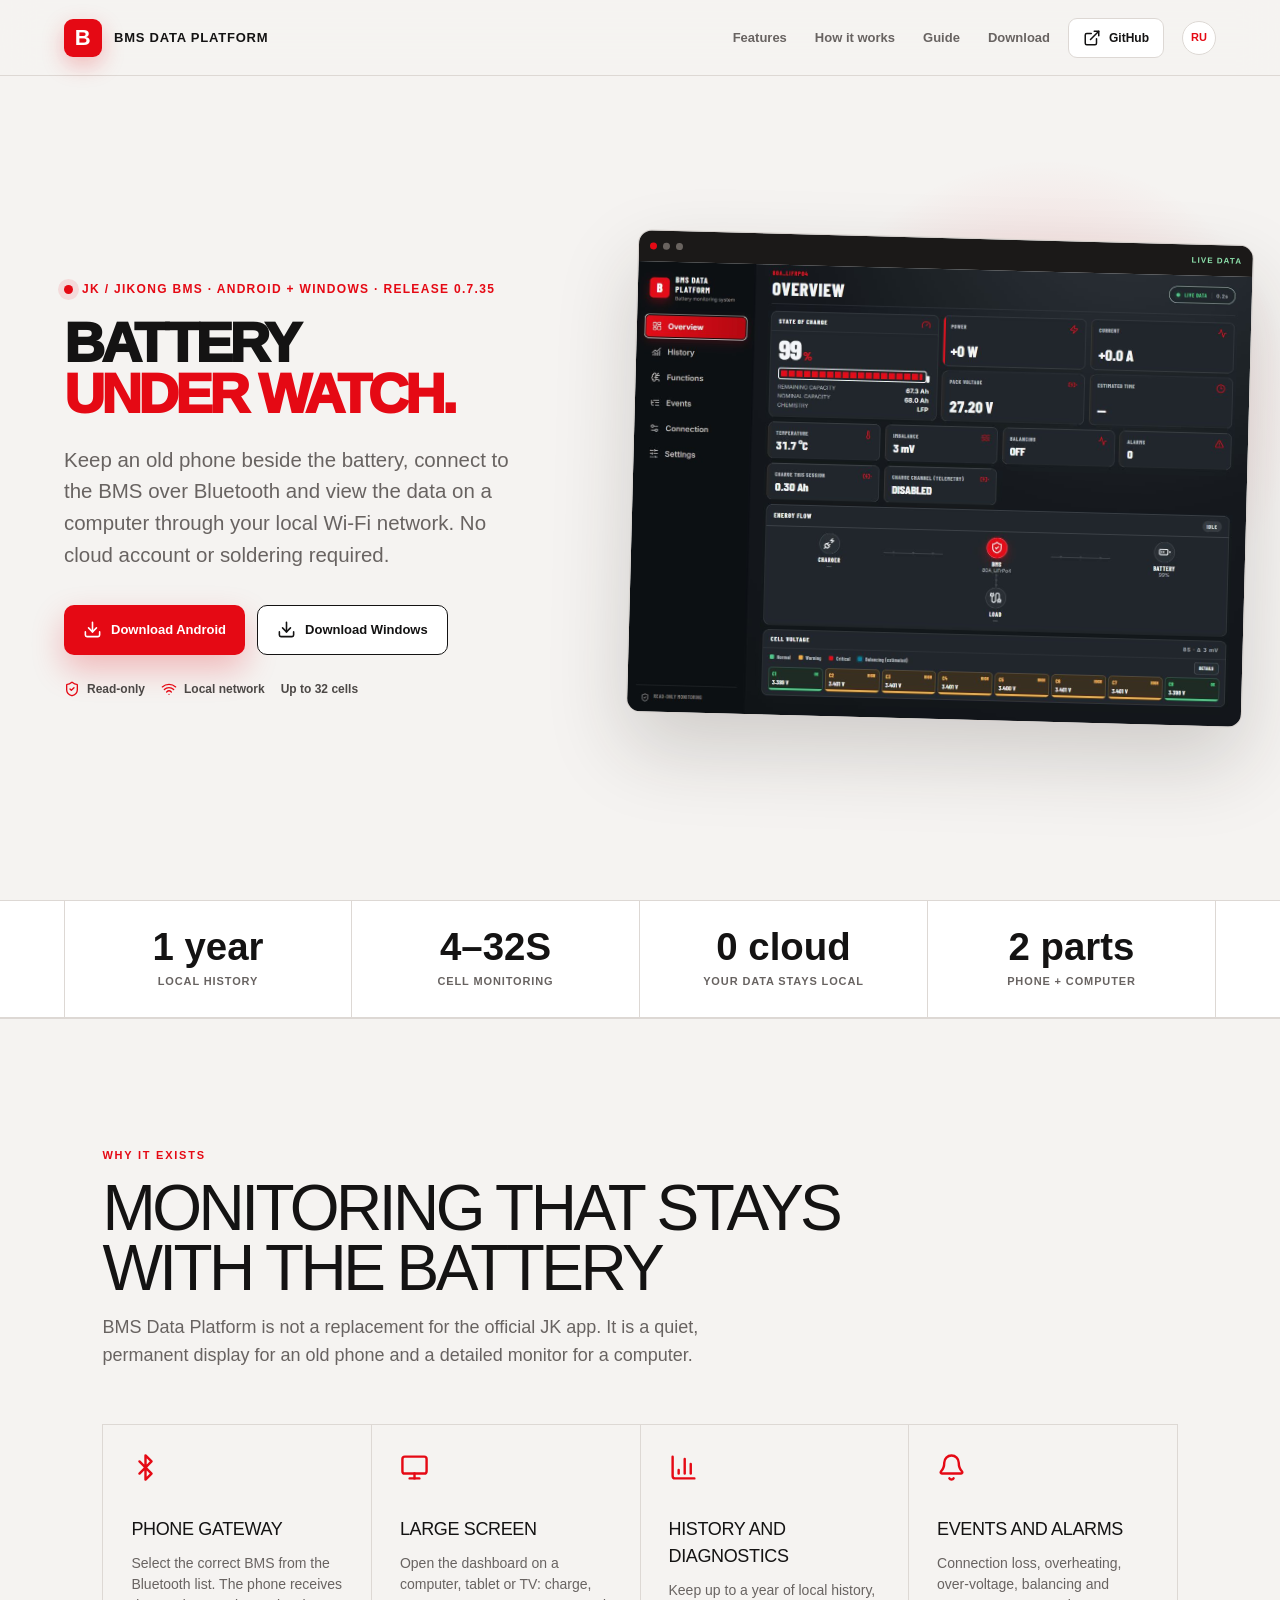
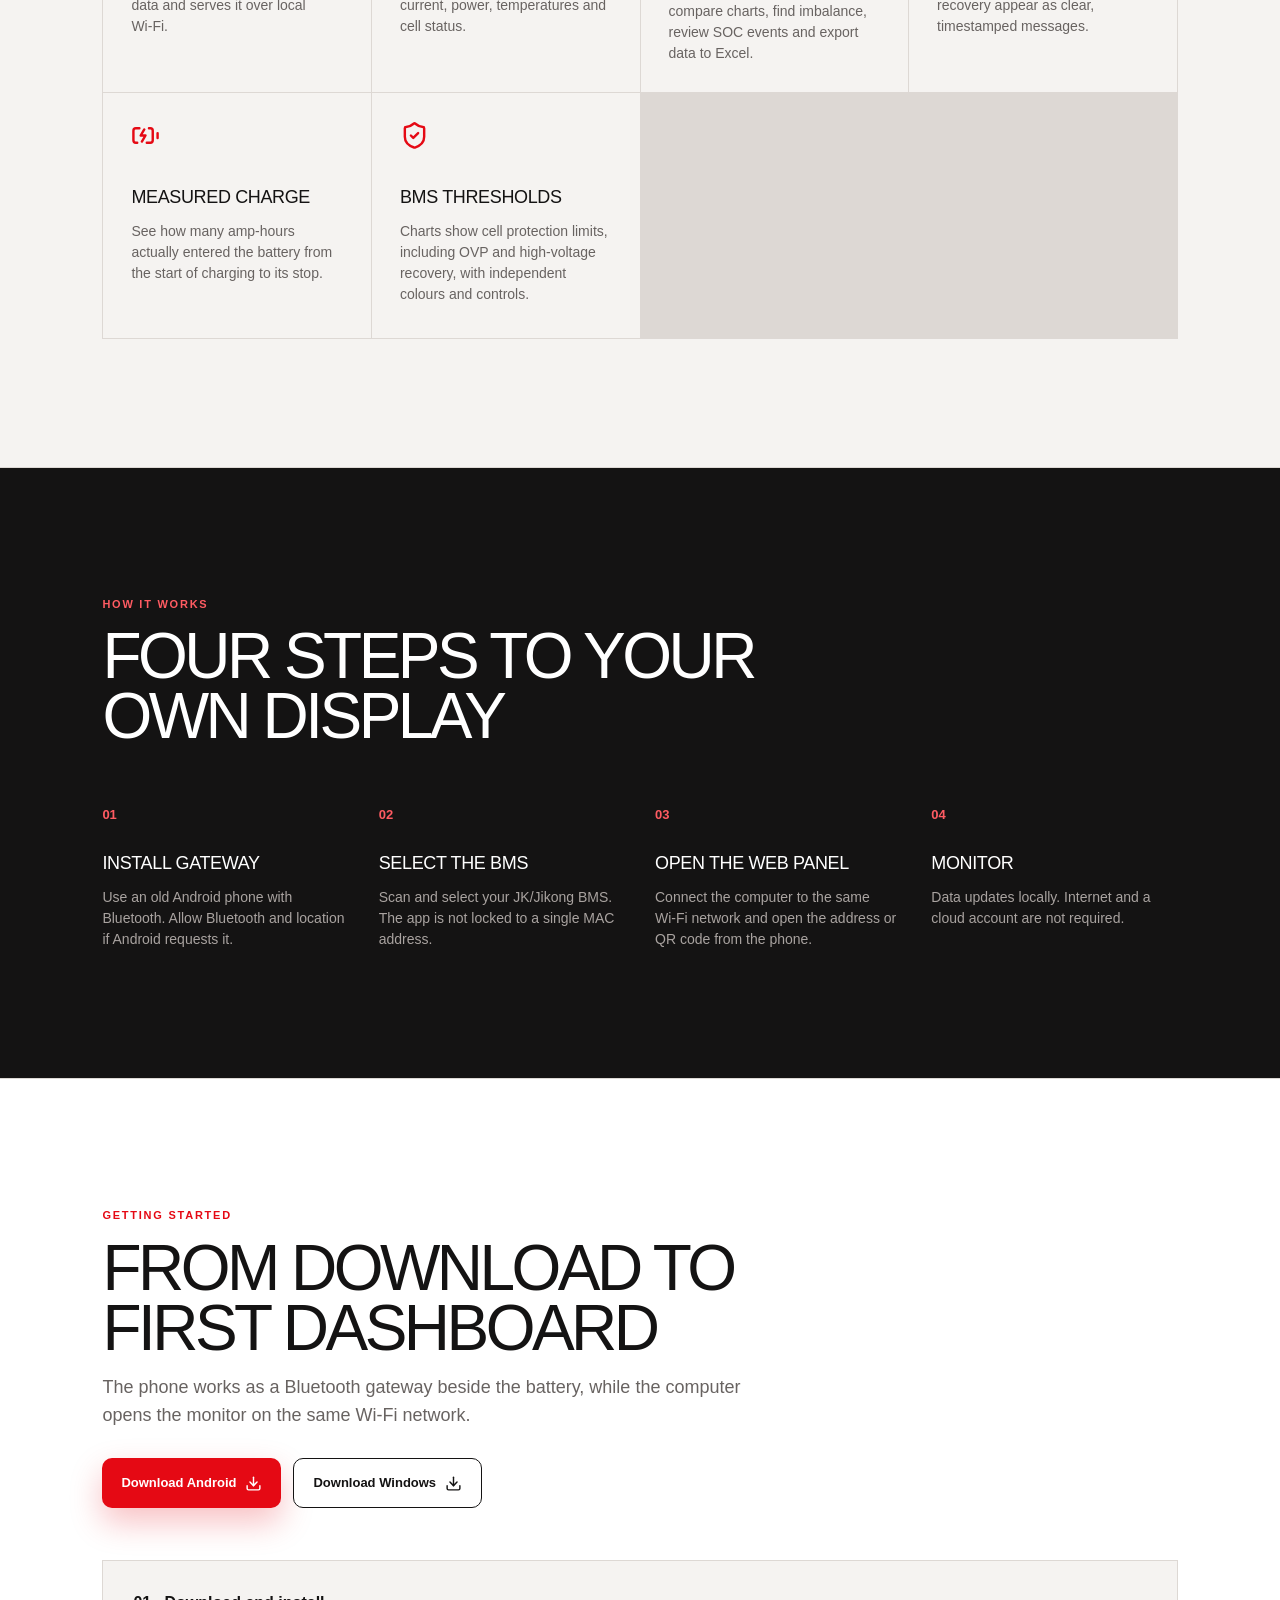
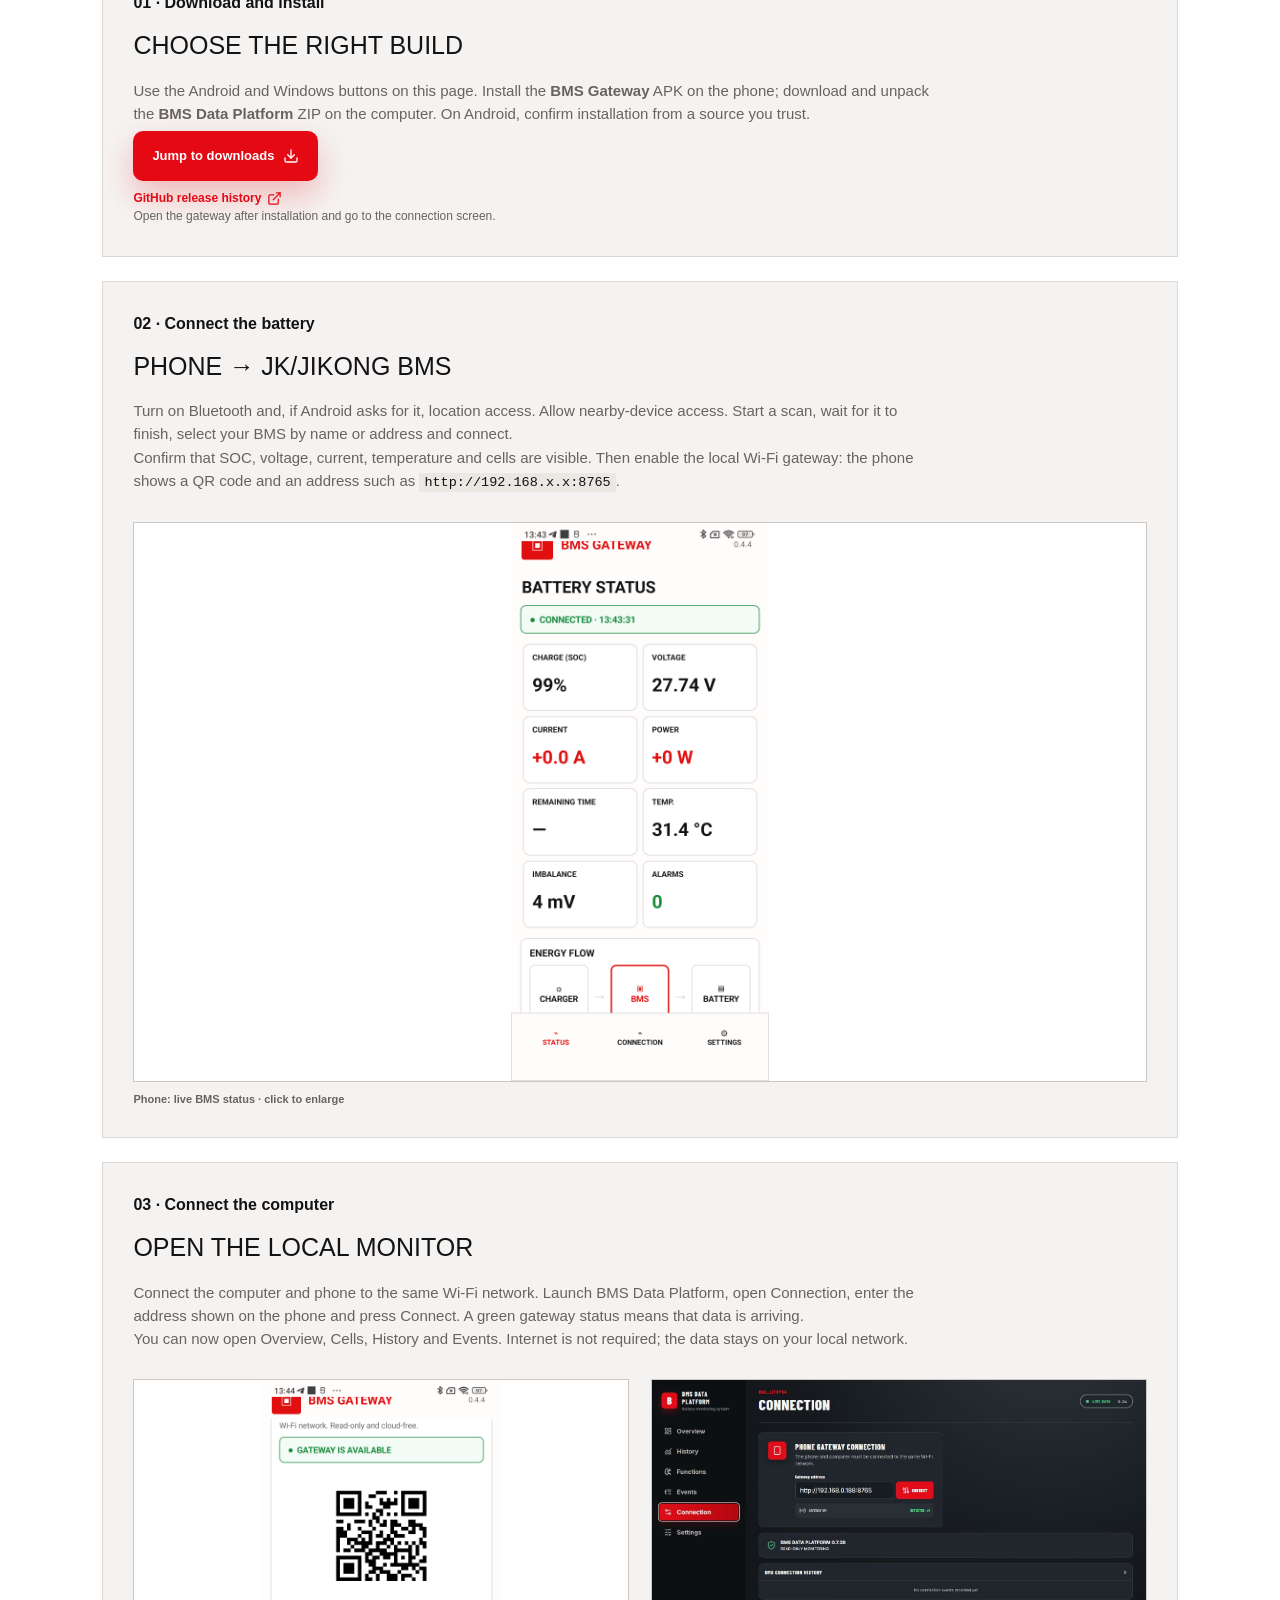
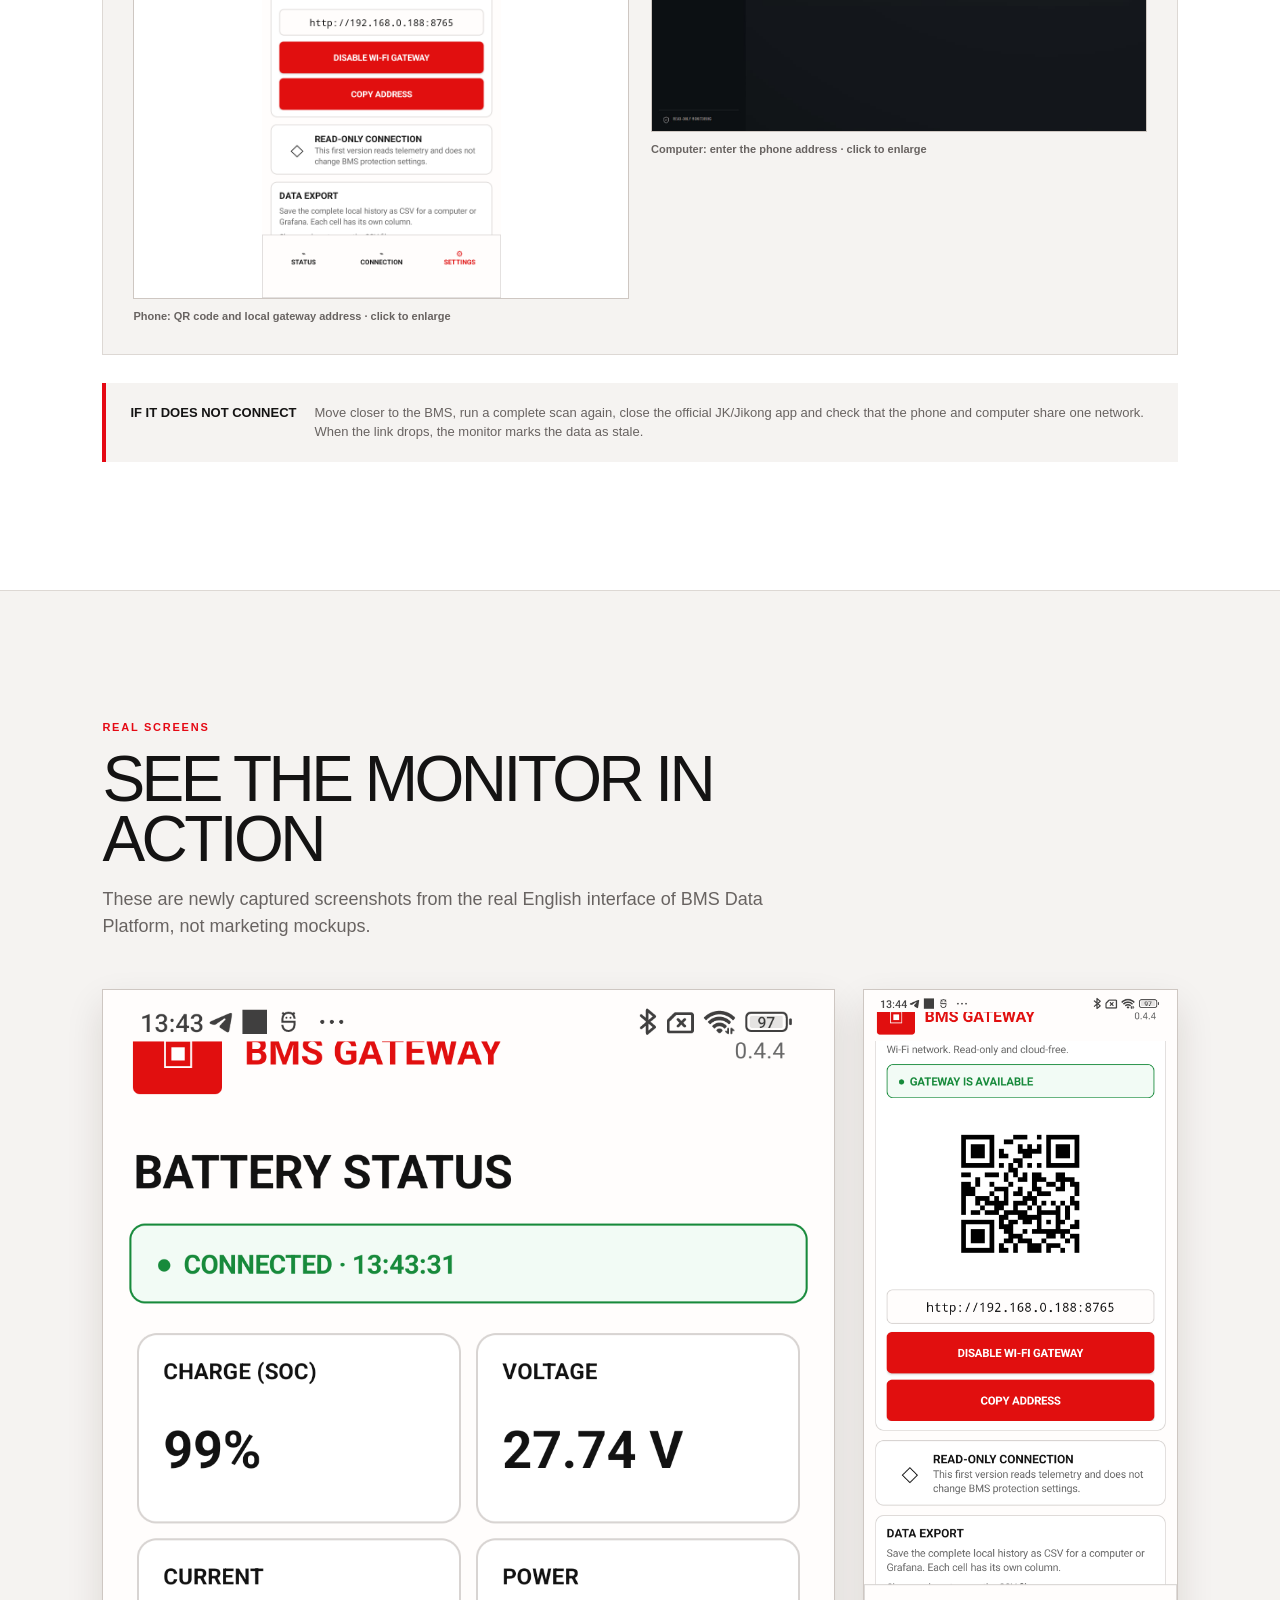
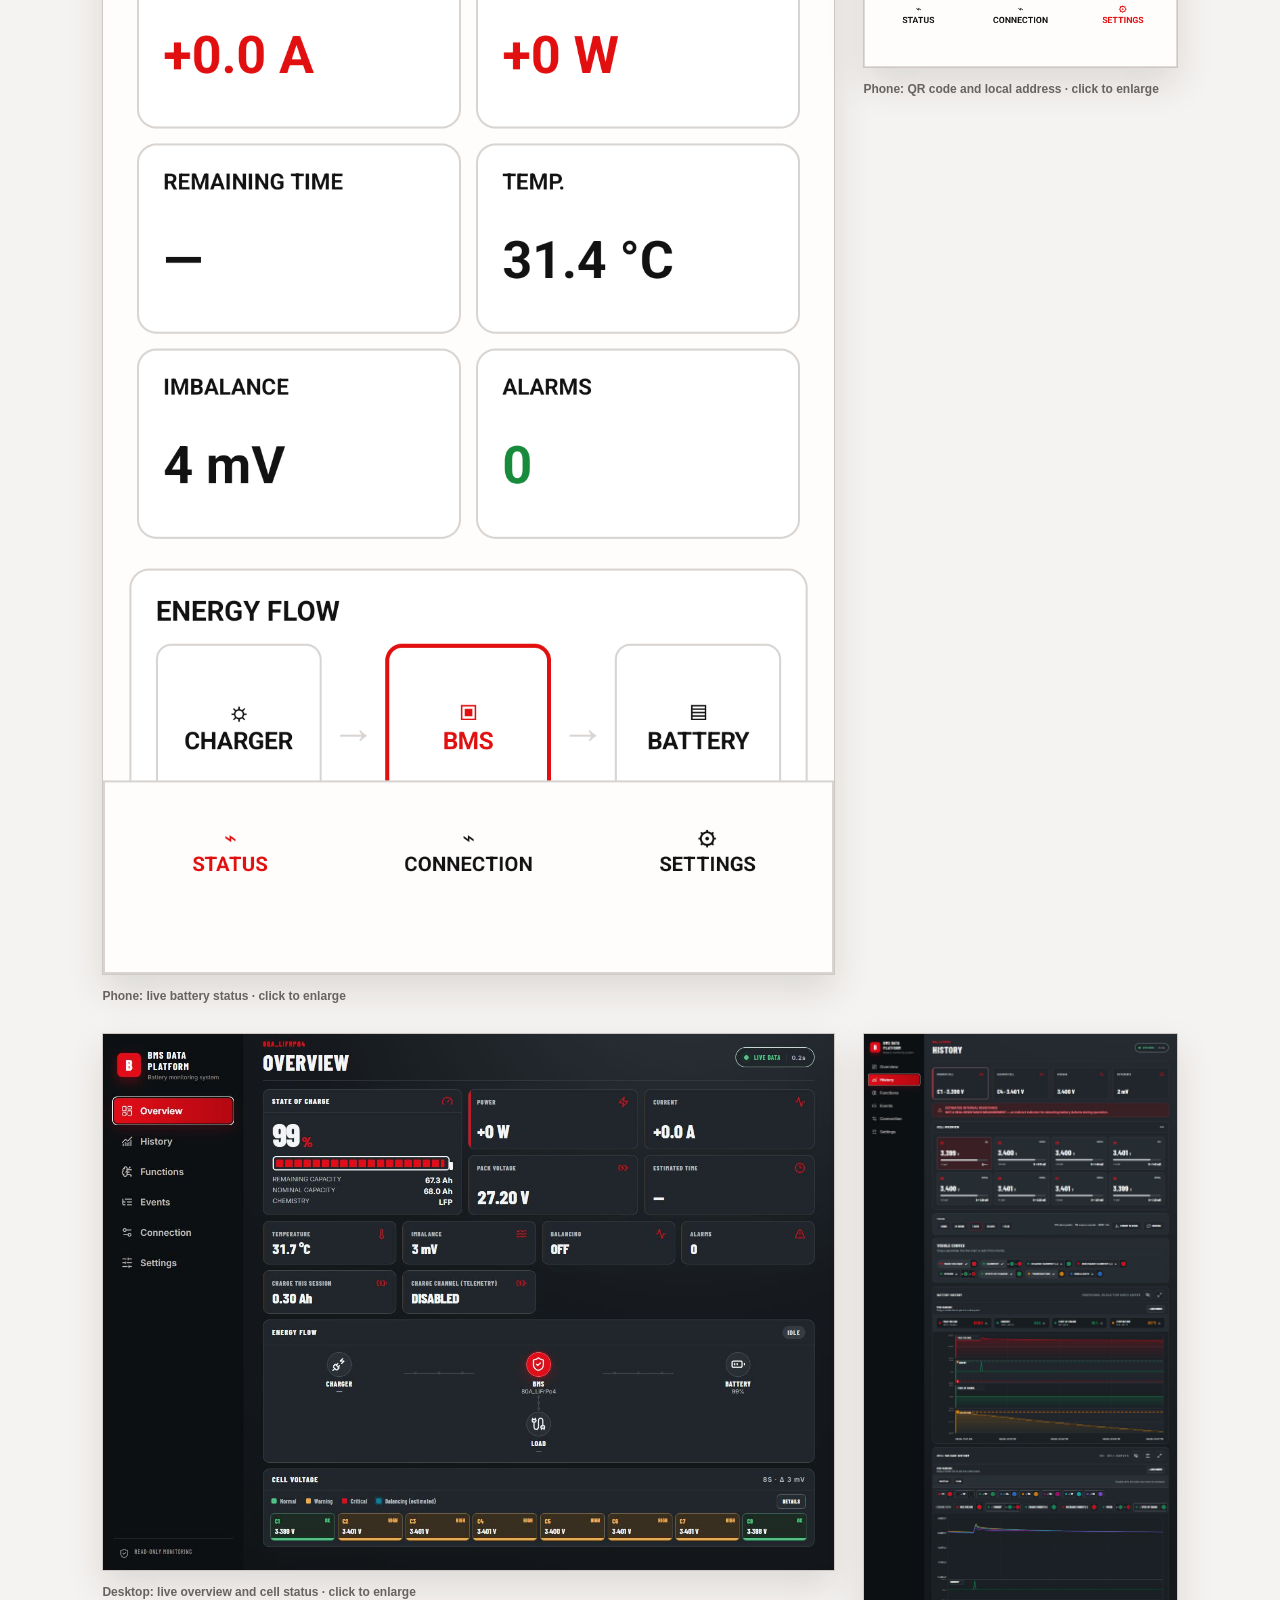
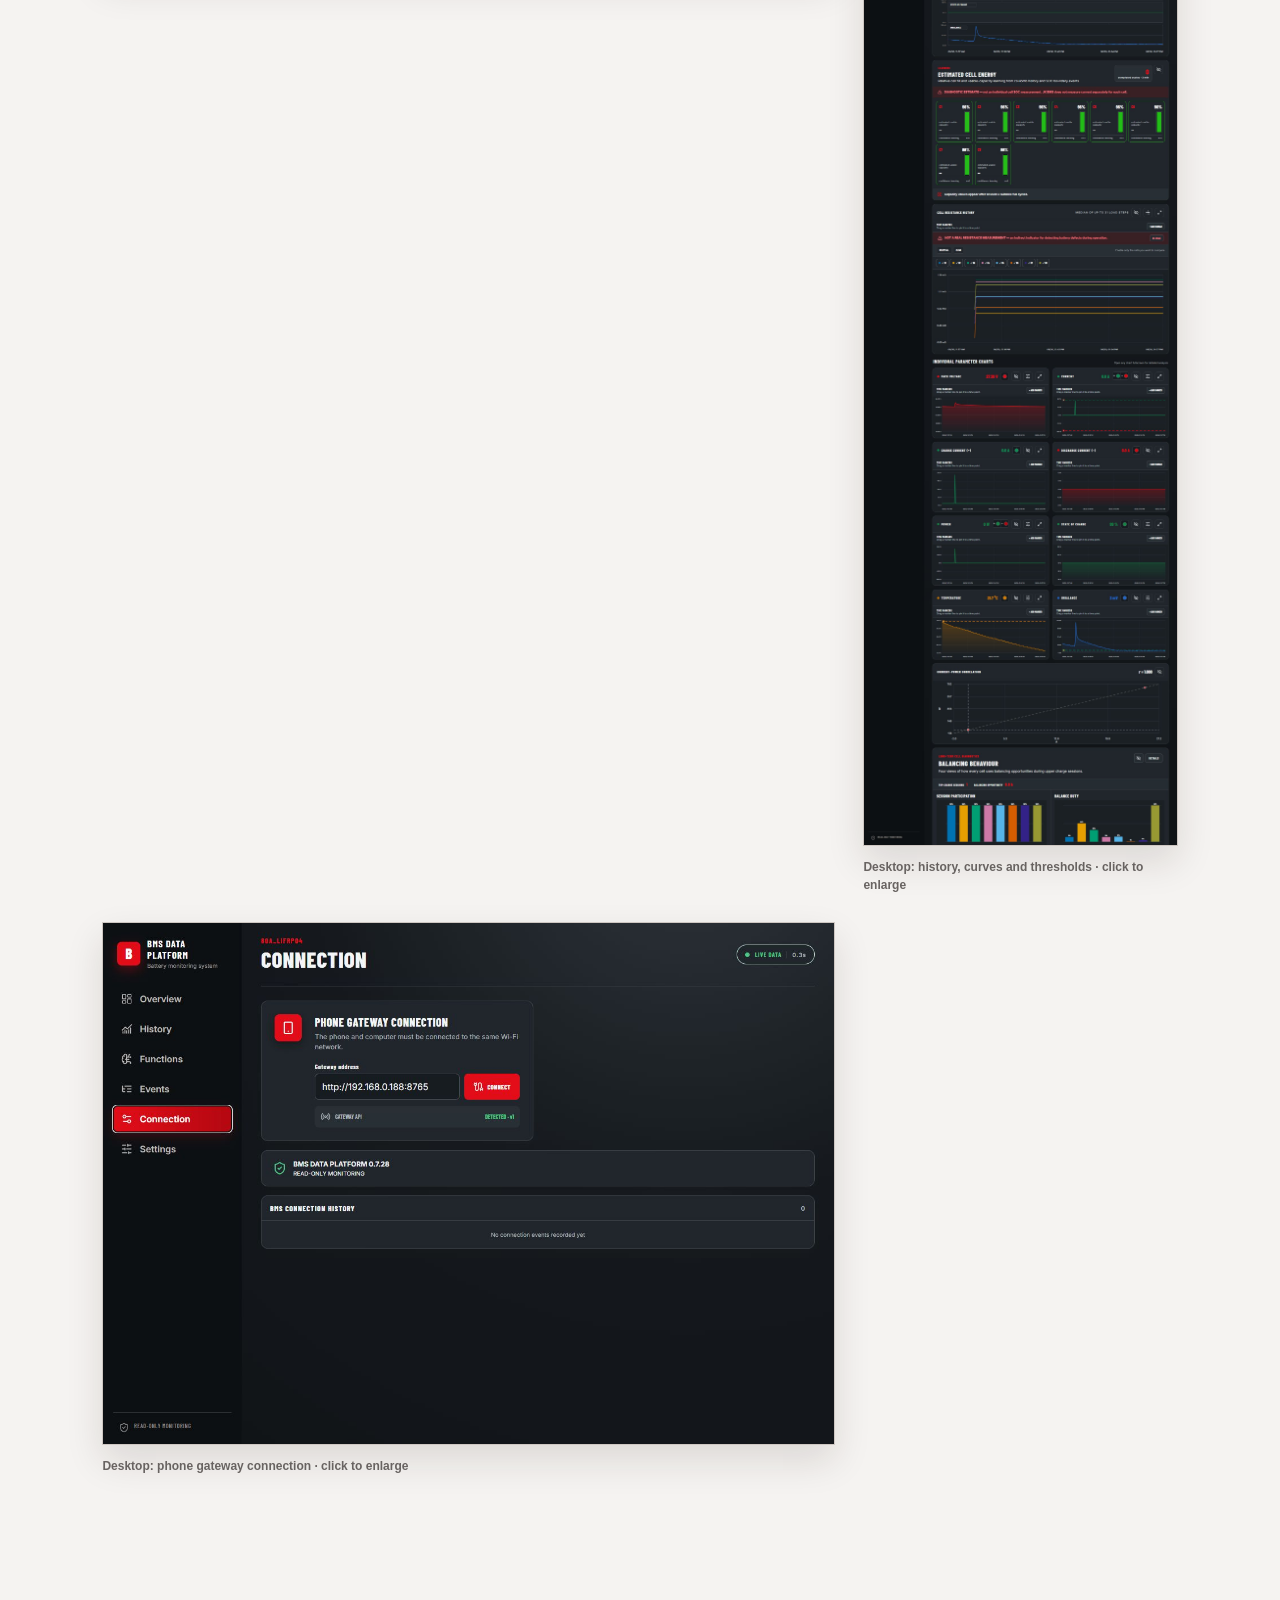
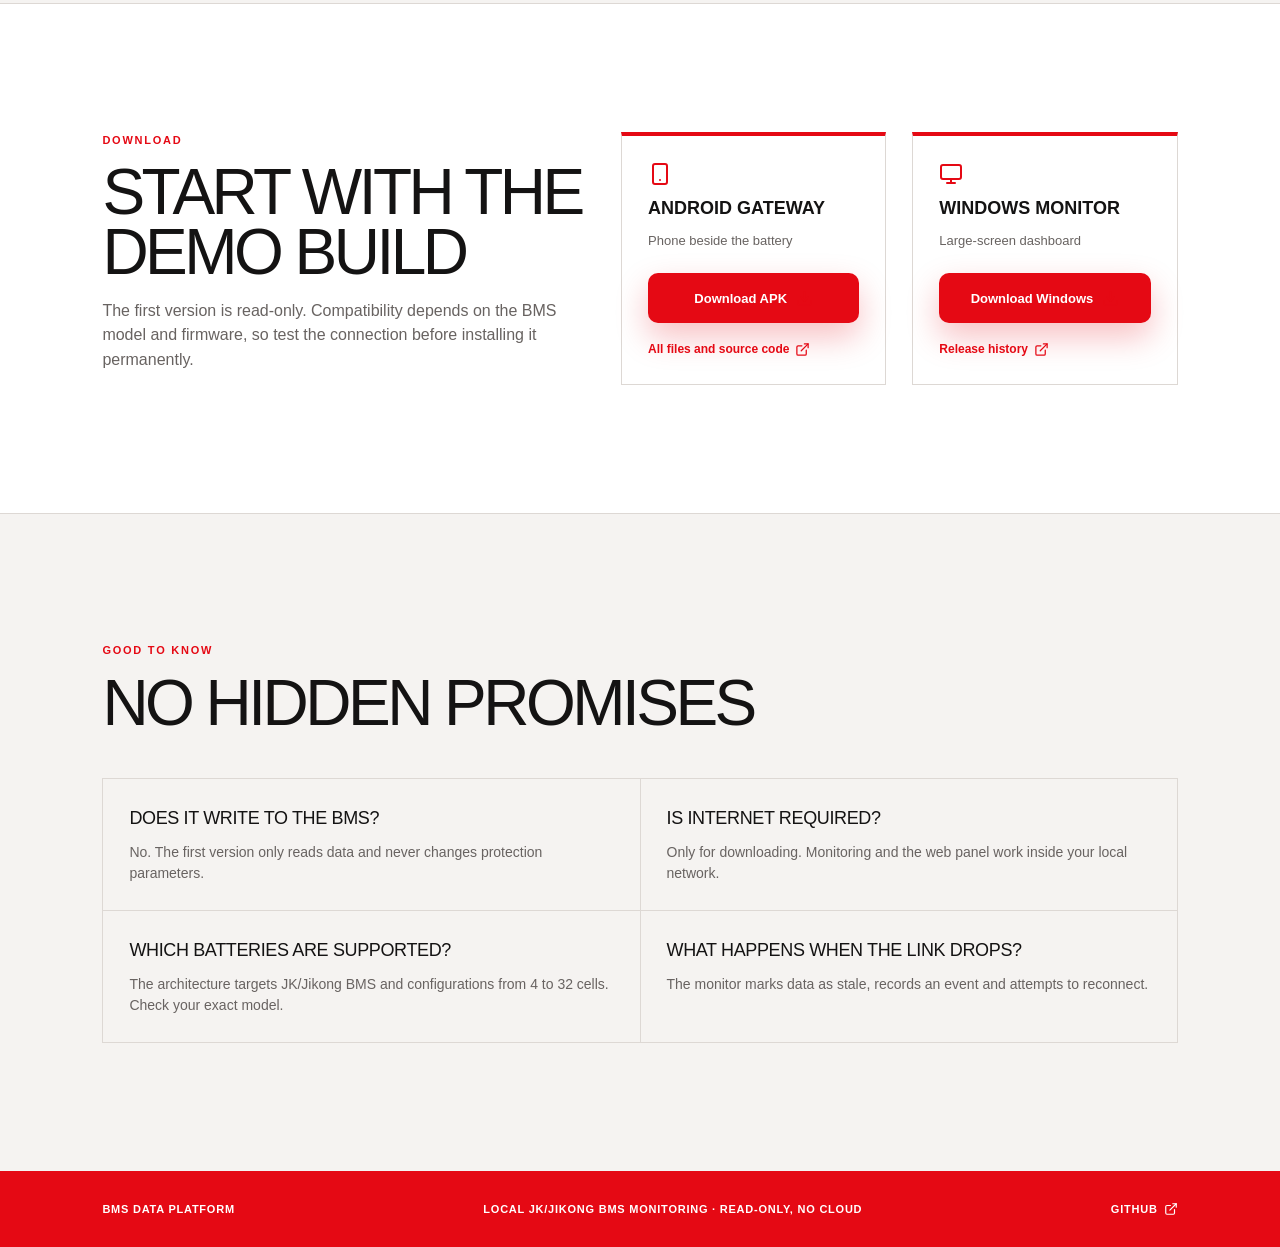
==== commit 18a0aad8: "Update English and Russian downloads for 0.7.35 and Gateway 0.4.9" ====
--- a/index.html
+++ b/index.html
@@ -1,2 +1,2 @@
 <!DOCTYPE html><html lang="en"><head><meta charSet="utf-8"/><meta name="viewport" content="width=device-width, initial-scale=1"/><link rel="preload" href="/desktop-overview.png" as="image"/><link rel="stylesheet" href="/_next/static/css/index.B_nz7eXu.css" data-rsc-css-href="/_next/static/css/index.B_nz7eXu.css" data-precedence="vite-rsc/importer-resources"/><link rel="modulepreload" fetchPriority="low" href="/_next/static/chunks/index-C29M66gN.js"/><script src="/_next/static/chunks/rolldown-runtime-C60lm6uB.js" type="module" async=""></script><script src="/_next/static/chunks/framework-D_rUT4EX.js" type="module" async=""></script><link rel="modulepreload" href="/_next/static/chunks/layout-segment-context-CKFwYsbY.js" crossorigin=""/><link rel="modulepreload" href="/_next/static/chunks/Icon-DGqOihj9.js" crossorigin=""/><link rel="modulepreload" href="/_next/static/chunks/LightboxImage-9a_vE-aG.js" crossorigin=""/><title>BMS Data Platform — JK/Jikong BMS monitoring</title><meta name="description" content="A read-only Android Bluetooth gateway and Windows dashboard for JK/Jikong BMS, with local history, charts and diagnostics."/><script>Object.assign(((self[Symbol.for("vinext.navigationRuntime")]??={bootstrap:{routeManifest:null},functions:{}}).bootstrap.rsc??={rsc:[]}),{params:{},nav:{"pathname":"/","searchParams":[]}})</script><link rel="modulepreload" href="/_next/static/chunks/index-C29M66gN.js" />
-</head><body><main><header class="site-header"><a class="brand" href="#top" aria-label="BMS Data Platform — home"><span>B</span><strong>BMS DATA PLATFORM</strong></a><nav aria-label="Main navigation"><a href="#features">Features</a><a href="#how">How it works</a><a href="#guide">Guide</a><a href="#download">Download</a></nav><a class="header-github" href="https://github.com/zayants/bms-data-platform/releases/tag/v0.7.34" target="_blank" rel="noreferrer"><svg xmlns="http://www.w3.org/2000/svg" width="18" height="18" viewBox="0 0 24 24" fill="none" stroke="currentColor" stroke-width="2" stroke-linecap="round" stroke-linejoin="round" class="lucide lucide-external-link" aria-hidden="true"><path d="M15 3h6v6"></path><path d="M10 14 21 3"></path><path d="M18 13v6a2 2 0 0 1-2 2H5a2 2 0 0 1-2-2V8a2 2 0 0 1 2-2h6"></path></svg> GitHub</a><a class="lang-switch" href="/ru" aria-label="Open Russian version">RU</a></header><section id="top" class="hero"><div class="hero-copy"><div class="eyebrow"><span></span> JK / Jikong BMS · Android + Windows · release 0.7.34</div><h1>Battery<br/><em>under watch.</em></h1><p class="lead">Keep an old phone beside the battery, connect to the BMS over Bluetooth and view the data on a computer through your local Wi‑Fi network. No cloud account or soldering required.</p><div class="hero-actions"><a class="button primary" href="https://github.com/zayants/bms-data-platform/releases/download/v0.7.34/BMS-Gateway-0.4.8-Android.apk"><svg xmlns="http://www.w3.org/2000/svg" width="19" height="19" viewBox="0 0 24 24" fill="none" stroke="currentColor" stroke-width="2" stroke-linecap="round" stroke-linejoin="round" class="lucide lucide-download" aria-hidden="true"><path d="M12 15V3"></path><path d="M21 15v4a2 2 0 0 1-2 2H5a2 2 0 0 1-2-2v-4"></path><path d="m7 10 5 5 5-5"></path></svg> Download Android</a><a class="button secondary" href="https://github.com/zayants/bms-data-platform/releases/download/v0.7.34/BMS-Data-Platform-0.7.34-Windows-x64.zip"><svg xmlns="http://www.w3.org/2000/svg" width="19" height="19" viewBox="0 0 24 24" fill="none" stroke="currentColor" stroke-width="2" stroke-linecap="round" stroke-linejoin="round" class="lucide lucide-download" aria-hidden="true"><path d="M12 15V3"></path><path d="M21 15v4a2 2 0 0 1-2 2H5a2 2 0 0 1-2-2v-4"></path><path d="m7 10 5 5 5-5"></path></svg> Download Windows</a></div><div class="trust-row"><span><svg xmlns="http://www.w3.org/2000/svg" width="24" height="24" viewBox="0 0 24 24" fill="none" stroke="currentColor" stroke-width="2" stroke-linecap="round" stroke-linejoin="round" class="lucide lucide-shield-check" aria-hidden="true"><path d="M20 13c0 5-3.5 7.5-7.66 8.95a1 1 0 0 1-.67-.01C7.5 20.5 4 18 4 13V6a1 1 0 0 1 1-1c2 0 4.5-1.2 6.24-2.72a1.17 1.17 0 0 1 1.52 0C14.51 3.81 17 5 19 5a1 1 0 0 1 1 1z"></path><path d="m9 12 2 2 4-4"></path></svg> Read-only</span><span><svg xmlns="http://www.w3.org/2000/svg" width="24" height="24" viewBox="0 0 24 24" fill="none" stroke="currentColor" stroke-width="2" stroke-linecap="round" stroke-linejoin="round" class="lucide lucide-wifi" aria-hidden="true"><path d="M12 20h.01"></path><path d="M2 8.82a15 15 0 0 1 20 0"></path><path d="M5 12.859a10 10 0 0 1 14 0"></path><path d="M8.5 16.429a5 5 0 0 1 7 0"></path></svg> Local network</span><span>Up to 32 cells</span></div></div><div class="hero-product" aria-label="Real BMS Data Platform screens"><div class="screen-window"><div class="window-bar"><i></i><i></i><i></i><span>LIVE DATA</span></div><img src="/desktop-overview.png" alt="Real BMS Monitor screen with charge, power and cells"/></div></div></section><section class="proof-strip" aria-label="Key capabilities"><div><strong>1 year</strong><span>local history</span></div><div><strong>4–32S</strong><span>cell monitoring</span></div><div><strong>0 cloud</strong><span>your data stays local</span></div><div><strong>2 parts</strong><span>phone + computer</span></div></section><section id="features" class="section features-section"><div class="section-kicker">Why it exists</div><h2>Monitoring that stays with the battery</h2><p class="section-intro">BMS Data Platform is not a replacement for the official JK app. It is a quiet, permanent display for an old phone and a detailed monitor for a computer.</p><div class="feature-grid"><article><svg xmlns="http://www.w3.org/2000/svg" width="24" height="24" viewBox="0 0 24 24" fill="none" stroke="currentColor" stroke-width="2" stroke-linecap="round" stroke-linejoin="round" class="lucide lucide-bluetooth" aria-hidden="true"><path d="m7 7 10 10-5 5V2l5 5L7 17"></path></svg><h3>Phone gateway</h3><p>Select the correct BMS from the Bluetooth list. The phone receives data and serves it over local Wi‑Fi.</p></article><article><svg xmlns="http://www.w3.org/2000/svg" width="24" height="24" viewBox="0 0 24 24" fill="none" stroke="currentColor" stroke-width="2" stroke-linecap="round" stroke-linejoin="round" class="lucide lucide-monitor" aria-hidden="true"><rect width="20" height="14" x="2" y="3" rx="2"></rect><line x1="8" x2="16" y1="21" y2="21"></line><line x1="12" x2="12" y1="17" y2="21"></line></svg><h3>Large screen</h3><p>Open the dashboard on a computer, tablet or TV: charge, current, power, temperatures and cell status.</p></article><article><svg xmlns="http://www.w3.org/2000/svg" width="24" height="24" viewBox="0 0 24 24" fill="none" stroke="currentColor" stroke-width="2" stroke-linecap="round" stroke-linejoin="round" class="lucide lucide-chart-column" aria-hidden="true"><path d="M3 3v16a2 2 0 0 0 2 2h16"></path><path d="M18 17V9"></path><path d="M13 17V5"></path><path d="M8 17v-3"></path></svg><h3>History and diagnostics</h3><p>Keep up to a year of local history, compare charts, find imbalance, review SOC events and export data to Excel.</p></article><article><svg xmlns="http://www.w3.org/2000/svg" width="24" height="24" viewBox="0 0 24 24" fill="none" stroke="currentColor" stroke-width="2" stroke-linecap="round" stroke-linejoin="round" class="lucide lucide-bell" aria-hidden="true"><path d="M10.268 21a2 2 0 0 0 3.464 0"></path><path d="M3.262 15.326A1 1 0 0 0 4 17h16a1 1 0 0 0 .74-1.673C19.41 13.956 18 12.499 18 8A6 6 0 0 0 6 8c0 4.499-1.411 5.956-2.738 7.326"></path></svg><h3>Events and alarms</h3><p>Connection loss, overheating, over-voltage, balancing and recovery appear as clear, timestamped messages.</p></article><article><svg xmlns="http://www.w3.org/2000/svg" width="24" height="24" viewBox="0 0 24 24" fill="none" stroke="currentColor" stroke-width="2" stroke-linecap="round" stroke-linejoin="round" class="lucide lucide-battery-charging" aria-hidden="true"><path d="m11 7-3 5h4l-3 5"></path><path d="M14.856 6H16a2 2 0 0 1 2 2v8a2 2 0 0 1-2 2h-2.935"></path><path d="M22 14v-4"></path><path d="M5.14 18H4a2 2 0 0 1-2-2V8a2 2 0 0 1 2-2h2.936"></path></svg><h3>Measured charge</h3><p>See how many amp-hours actually entered the battery from the start of charging to its stop.</p></article><article><svg xmlns="http://www.w3.org/2000/svg" width="24" height="24" viewBox="0 0 24 24" fill="none" stroke="currentColor" stroke-width="2" stroke-linecap="round" stroke-linejoin="round" class="lucide lucide-shield-check" aria-hidden="true"><path d="M20 13c0 5-3.5 7.5-7.66 8.95a1 1 0 0 1-.67-.01C7.5 20.5 4 18 4 13V6a1 1 0 0 1 1-1c2 0 4.5-1.2 6.24-2.72a1.17 1.17 0 0 1 1.52 0C14.51 3.81 17 5 19 5a1 1 0 0 1 1 1z"></path><path d="m9 12 2 2 4-4"></path></svg><h3>BMS thresholds</h3><p>Charts show cell protection limits, including OVP and high-voltage recovery, with independent colours and controls.</p></article></div></section><section id="how" class="section how-section"><div class="section-kicker">How it works</div><h2>Four steps to your own display</h2><div class="steps"><div><b>01</b><h3>Install Gateway</h3><p>Use an old Android phone with Bluetooth. Allow Bluetooth and location if Android requests it.</p></div><div><b>02</b><h3>Select the BMS</h3><p>Scan and select your JK/Jikong BMS. The app is not locked to a single MAC address.</p></div><div><b>03</b><h3>Open the web panel</h3><p>Connect the computer to the same Wi‑Fi network and open the address or QR code from the phone.</p></div><div><b>04</b><h3>Monitor</h3><p>Data updates locally. Internet and a cloud account are not required.</p></div></div></section><section id="guide" class="section guide-section"><div class="section-kicker">Getting started</div><h2>From download to first dashboard</h2><p class="section-intro">The phone works as a Bluetooth gateway beside the battery, while the computer opens the monitor on the same Wi‑Fi network.</p><div class="guide-download-actions" aria-label="Download apps before starting"><a class="button primary" href="https://github.com/zayants/bms-data-platform/releases/download/v0.7.34/BMS-Gateway-0.4.8-Android.apk">Download Android <svg xmlns="http://www.w3.org/2000/svg" width="17" height="17" viewBox="0 0 24 24" fill="none" stroke="currentColor" stroke-width="2" stroke-linecap="round" stroke-linejoin="round" class="lucide lucide-download" aria-hidden="true"><path d="M12 15V3"></path><path d="M21 15v4a2 2 0 0 1-2 2H5a2 2 0 0 1-2-2v-4"></path><path d="m7 10 5 5 5-5"></path></svg></a><a class="button secondary" href="https://github.com/zayants/bms-data-platform/releases/download/v0.7.34/BMS-Data-Platform-0.7.34-Windows-x64.zip">Download Windows <svg xmlns="http://www.w3.org/2000/svg" width="17" height="17" viewBox="0 0 24 24" fill="none" stroke="currentColor" stroke-width="2" stroke-linecap="round" stroke-linejoin="round" class="lucide lucide-download" aria-hidden="true"><path d="M12 15V3"></path><path d="M21 15v4a2 2 0 0 1-2 2H5a2 2 0 0 1-2-2v-4"></path><path d="m7 10 5 5 5-5"></path></svg></a></div><div class="guide-list"><article class="guide-step"><div class="guide-copy"><b>01 · Download and install</b><h3>Choose the right build</h3><p>Use the Android and Windows buttons on this page. Install the <strong>BMS Gateway</strong> APK on the phone; download and unpack the <strong>BMS Data Platform</strong> ZIP on the computer. On Android, confirm installation from a source you trust.</p><a class="button primary" href="#download">Jump to downloads <svg xmlns="http://www.w3.org/2000/svg" width="16" height="16" viewBox="0 0 24 24" fill="none" stroke="currentColor" stroke-width="2" stroke-linecap="round" stroke-linejoin="round" class="lucide lucide-download" aria-hidden="true"><path d="M12 15V3"></path><path d="M21 15v4a2 2 0 0 1-2 2H5a2 2 0 0 1-2-2v-4"></path><path d="m7 10 5 5 5-5"></path></svg></a><a class="text-link" href="https://github.com/zayants/bms-data-platform/releases/tag/v0.7.34" target="_blank" rel="noreferrer">GitHub release history <svg xmlns="http://www.w3.org/2000/svg" width="15" height="15" viewBox="0 0 24 24" fill="none" stroke="currentColor" stroke-width="2" stroke-linecap="round" stroke-linejoin="round" class="lucide lucide-external-link" aria-hidden="true"><path d="M15 3h6v6"></path><path d="M10 14 21 3"></path><path d="M18 13v6a2 2 0 0 1-2 2H5a2 2 0 0 1-2-2V8a2 2 0 0 1 2-2h6"></path></svg></a><p class="guide-note">Open the gateway after installation and go to the connection screen.</p></div></article><article class="guide-step"><div class="guide-copy"><b>02 · Connect the battery</b><h3>Phone → JK/Jikong BMS</h3><p>Turn on Bluetooth and, if Android asks for it, location access. Allow nearby-device access. Start a scan, wait for it to finish, select your BMS by name or address and connect.</p><p>Confirm that SOC, voltage, current, temperature and cells are visible. Then enable the local Wi‑Fi gateway: the phone shows a QR code and an address such as <code>http://192.168.x.x:8765</code>.</p></div><figure><button class="zoomable-image" type="button" aria-label="Увеличить изображение: Real English BMS Gateway battery status screen"><img src="/android-status-en.png" alt="Real English BMS Gateway battery status screen"/></button><figcaption>Phone: live BMS status · click to enlarge</figcaption></figure></article><article class="guide-step"><div class="guide-copy"><b>03 · Connect the computer</b><h3>Open the local monitor</h3><p>Connect the computer and phone to the same Wi‑Fi network. Launch BMS Data Platform, open Connection, enter the address shown on the phone and press Connect. A green gateway status means that data is arriving.</p><p>You can now open Overview, Cells, History and Events. Internet is not required; the data stays on your local network.</p></div><div class="guide-pair"><figure><button class="zoomable-image" type="button" aria-label="Увеличить изображение: Real English BMS Gateway QR code and local address"><img src="/android-settings-en.png" alt="Real English BMS Gateway QR code and local address"/></button><figcaption>Phone: QR code and local gateway address · click to enlarge</figcaption></figure><figure><button class="zoomable-image" type="button" aria-label="Увеличить изображение: Computer connection screen for the phone gateway"><img src="/guide-desktop-connection.png" alt="Computer connection screen for the phone gateway"/></button><figcaption>Computer: enter the phone address · click to enlarge</figcaption></figure></div></article></div><div class="guide-troubles"><strong>If it does not connect</strong><span>Move closer to the BMS, run a complete scan again, close the official JK/Jikong app and check that the phone and computer share one network. When the link drops, the monitor marks the data as stale.</span></div></section><section class="section screenshots-section"><div class="section-kicker">Real screens</div><h2>See the monitor in action</h2><p class="section-intro">These are newly captured screenshots from the real English interface of BMS Data Platform, not marketing mockups.</p><div class="shot-grid"><figure><button class="zoomable-image" type="button" aria-label="Увеличить изображение: Real English BMS Gateway status"><img src="/android-status-en.png" alt="Real English BMS Gateway status"/></button><figcaption>Phone: live battery status · click to enlarge</figcaption></figure><figure><button class="zoomable-image" type="button" aria-label="Увеличить изображение: Real English BMS Gateway local Wi-Fi gateway"><img src="/android-settings-en.png" alt="Real English BMS Gateway local Wi-Fi gateway"/></button><figcaption>Phone: QR code and local address · click to enlarge</figcaption></figure><figure><button class="zoomable-image" type="button" aria-label="Увеличить изображение: Real English BMS Data Platform overview"><img src="/desktop-overview.png" alt="Real English BMS Data Platform overview"/></button><figcaption>Desktop: live overview and cell status · click to enlarge</figcaption></figure><figure><button class="zoomable-image" type="button" aria-label="Увеличить изображение: Real English BMS Data Platform history screen"><img src="/desktop-history.png" alt="Real English BMS Data Platform history screen"/></button><figcaption>Desktop: history, curves and thresholds · click to enlarge</figcaption></figure><figure><button class="zoomable-image" type="button" aria-label="Увеличить изображение: Real English BMS Data Platform connection screen"><img src="/desktop-connection.png" alt="Real English BMS Data Platform connection screen"/></button><figcaption>Desktop: phone gateway connection · click to enlarge</figcaption></figure></div></section><section id="download" class="section download-section"><div><div class="section-kicker">Download</div><h2>Start with the demo build</h2><p>The first version is read-only. Compatibility depends on the BMS model and firmware, so test the connection before installing it permanently.</p></div><div class="download-card"><svg xmlns="http://www.w3.org/2000/svg" width="24" height="24" viewBox="0 0 24 24" fill="none" stroke="currentColor" stroke-width="2" stroke-linecap="round" stroke-linejoin="round" class="lucide lucide-smartphone" aria-hidden="true"><rect width="14" height="20" x="5" y="2" rx="2" ry="2"></rect><path d="M12 18h.01"></path></svg><strong>Android Gateway</strong><span>Phone beside the battery</span><a class="button primary" href="https://github.com/zayants/bms-data-platform/releases/download/v0.7.34/BMS-Gateway-0.4.8-Android.apk">Download APK <svg xmlns="http://www.w3.org/2000/svg" width="17" height="17" viewBox="0 0 24 24" fill="none" stroke="currentColor" stroke-width="2" stroke-linecap="round" stroke-linejoin="round" class="lucide lucide-download" aria-hidden="true"><path d="M12 15V3"></path><path d="M21 15v4a2 2 0 0 1-2 2H5a2 2 0 0 1-2-2v-4"></path><path d="m7 10 5 5 5-5"></path></svg></a><a class="text-link" href="https://github.com/zayants/bms-data-platform/releases/tag/v0.7.34" target="_blank" rel="noreferrer">All files and source code <svg xmlns="http://www.w3.org/2000/svg" width="15" height="15" viewBox="0 0 24 24" fill="none" stroke="currentColor" stroke-width="2" stroke-linecap="round" stroke-linejoin="round" class="lucide lucide-external-link" aria-hidden="true"><path d="M15 3h6v6"></path><path d="M10 14 21 3"></path><path d="M18 13v6a2 2 0 0 1-2 2H5a2 2 0 0 1-2-2V8a2 2 0 0 1 2-2h6"></path></svg></a></div><div class="download-card"><svg xmlns="http://www.w3.org/2000/svg" width="24" height="24" viewBox="0 0 24 24" fill="none" stroke="currentColor" stroke-width="2" stroke-linecap="round" stroke-linejoin="round" class="lucide lucide-monitor" aria-hidden="true"><rect width="20" height="14" x="2" y="3" rx="2"></rect><line x1="8" x2="16" y1="21" y2="21"></line><line x1="12" x2="12" y1="17" y2="21"></line></svg><strong>Windows Monitor</strong><span>Large-screen dashboard</span><a class="button primary" href="https://github.com/zayants/bms-data-platform/releases/download/v0.7.34/BMS-Data-Platform-0.7.34-Windows-x64.zip">Download Windows <svg xmlns="http://www.w3.org/2000/svg" width="17" height="17" viewBox="0 0 24 24" fill="none" stroke="currentColor" stroke-width="2" stroke-linecap="round" stroke-linejoin="round" class="lucide lucide-download" aria-hidden="true"><path d="M12 15V3"></path><path d="M21 15v4a2 2 0 0 1-2 2H5a2 2 0 0 1-2-2v-4"></path><path d="m7 10 5 5 5-5"></path></svg></a><a class="text-link" href="https://github.com/zayants/bms-data-platform/releases/tag/v0.7.34" target="_blank" rel="noreferrer">Release history <svg xmlns="http://www.w3.org/2000/svg" width="15" height="15" viewBox="0 0 24 24" fill="none" stroke="currentColor" stroke-width="2" stroke-linecap="round" stroke-linejoin="round" class="lucide lucide-external-link" aria-hidden="true"><path d="M15 3h6v6"></path><path d="M10 14 21 3"></path><path d="M18 13v6a2 2 0 0 1-2 2H5a2 2 0 0 1-2-2V8a2 2 0 0 1 2-2h6"></path></svg></a></div></section><section class="section faq-section"><div class="section-kicker">Good to know</div><h2>No hidden promises</h2><div class="faq-grid"><div><h3>Does it write to the BMS?</h3><p>No. The first version only reads data and never changes protection parameters.</p></div><div><h3>Is internet required?</h3><p>Only for downloading. Monitoring and the web panel work inside your local network.</p></div><div><h3>Which batteries are supported?</h3><p>The architecture targets JK/Jikong BMS and configurations from 4 to 32 cells. Check your exact model.</p></div><div><h3>What happens when the link drops?</h3><p>The monitor marks data as stale, records an event and attempts to reconnect.</p></div></div></section><footer><span>BMS DATA PLATFORM</span><span>Local JK/Jikong BMS monitoring · read-only, no cloud</span><a href="https://github.com/zayants/bms-data-platform/releases/tag/v0.7.34" target="_blank" rel="noreferrer">GitHub <svg xmlns="http://www.w3.org/2000/svg" width="14" height="14" viewBox="0 0 24 24" fill="none" stroke="currentColor" stroke-width="2" stroke-linecap="round" stroke-linejoin="round" class="lucide lucide-external-link" aria-hidden="true"><path d="M15 3h6v6"></path><path d="M10 14 21 3"></path><path d="M18 13v6a2 2 0 0 1-2 2H5a2 2 0 0 1-2-2V8a2 2 0 0 1 2-2h6"></path></svg></a></footer></main><script type="module" src="/_next/static/chunks/index-C29M66gN.js" id="_R_" async=""></script><script>((self[Symbol.for("vinext.navigationRuntime")]??={bootstrap:{routeManifest:null},functions:{}}).bootstrap.rsc??={rsc:[]}).rsc.push("0:{\"page:/\":\"$L1\",\"layout:/\":\"$L2\",\"route:/\":\"$L3\",\"__route\":\"route:/\",\"__interceptionContext\":null,\"__layoutIds\":[\"layout:/\"],\"__rootLayout\":\"/\",\"__bfcacheSegmentIdentities\":{\"layout:/\":\"[\\\"layout\\\",\\\"layout:/\\\",\\\"root-boundary:/\\\",\\\"\\\"]\",\"page:/\":\"[\\\"page\\\",\\\"page:/\\\",\\\"root-boundary:/\\\",\\\"\\\"]\"},\"__srcPage\":[\"page\"],\"__layoutFlags\":{\"layout:/\":\"s\"},\"__artifactCompatibility\":{\"schemaVersion\":1,\"graphVersion\":\"app-route-graph:1177fd80f83fa7b0\",\"deploymentVersion\":\"80465d3c-5ecc-47fe-9380-22f7e230789c\",\"appElementsSchemaVersion\":1,\"rscPayloadSchemaVersion\":1,\"rootBoundaryId\":\"/\",\"renderEpoch\":null}}\n")</script><script>((self[Symbol.for("vinext.navigationRuntime")]??={bootstrap:{routeManifest:null},functions:{}}).bootstrap.rsc??={rsc:[]}).rsc.push("4:I[\"416c5e021802\",[],\"Children\",1]\n")</script><script>((self[Symbol.for("vinext.navigationRuntime")]??={bootstrap:{routeManifest:null},functions:{}}).bootstrap.rsc??={rsc:[]}).rsc.push("5:I[\"8b58cbad025d\",[],\"GlobalErrorBoundary\",1]\n")</script><script>((self[Symbol.for("vinext.navigationRuntime")]??={bootstrap:{routeManifest:null},functions:{}}).bootstrap.rsc??={rsc:[]}).rsc.push("6:I[\"4d0b646553ed\",[],\"default\",1]\n")</script><script>((self[Symbol.for("vinext.navigationRuntime")]??={bootstrap:{routeManifest:null},functions:{}}).bootstrap.rsc??={rsc:[]}).rsc.push("7:I[\"8b58cbad025d\",[],\"ErrorBoundary\",1]\n")</script><script>((self[Symbol.for("vinext.navigationRuntime")]??={bootstrap:{routeManifest:null},functions:{}}).bootstrap.rsc??={rsc:[]}).rsc.push("8:I[\"f4fa97b4c255\",[],\"LayoutSegmentProvider\",1]\n")</script><script>((self[Symbol.for("vinext.navigationRuntime")]??={bootstrap:{routeManifest:null},functions:{}}).bootstrap.rsc??={rsc:[]}).rsc.push("9:I[\"416c5e021802\",[],\"Slot\",1]\n")</script><script>((self[Symbol.for("vinext.navigationRuntime")]??={bootstrap:{routeManifest:null},functions:{}}).bootstrap.rsc??={rsc:[]}).rsc.push("a:I[\"8b58cbad025d\",[],\"NotFoundBoundary\",1]\n")</script><script>((self[Symbol.for("vinext.navigationRuntime")]??={bootstrap:{routeManifest:null},functions:{}}).bootstrap.rsc??={rsc:[]}).rsc.push("b:I[\"877bf9fc4568\",[],\"AppRouterScrollTarget\",1]\n")</script><script>((self[Symbol.for("vinext.navigationRuntime")]??={bootstrap:{routeManifest:null},functions:{}}).bootstrap.rsc??={rsc:[]}).rsc.push("c:I[\"8b58cbad025d\",[],\"RedirectBoundary\",1]\n")</script><script>((self[Symbol.for("vinext.navigationRuntime")]??={bootstrap:{routeManifest:null},functions:{}}).bootstrap.rsc??={rsc:[]}).rsc.push(":HL[\"/_next/static/css/index.B_nz7eXu.css\",\"style\"     ]\n")</script><script>((self[Symbol.for("vinext.navigationRuntime")]??={bootstrap:{routeManifest:null},functions:{}}).bootstrap.rsc??={rsc:[]}).rsc.push("2:[[[\"$\",\"link\",\"css:/_next/static/css/index.B_nz7eXu.css\",{\"rel\":\"stylesheet\",\"precedence\":\"vite-rsc/importer-resources\",\"href\":\"/_next/static/css/index.B_nz7eXu.css\",\"data-rsc-css-href\":\"/_next/static/css/index.B_nz7eXu.css\"}],\"$undefined\"],[\"$\",\"html\",null,{\"lang\":\"en\",\"children\":[\"$\",\"body\",null,{\"children\":[\"$\",\"$L4\",null,{}]}]}]]\n")</script><script>((self[Symbol.for("vinext.navigationRuntime")]??={bootstrap:{routeManifest:null},functions:{}}).bootstrap.rsc??={rsc:[]}).rsc.push("3:[[[\"$\",\"meta\",null,{\"charSet\":\"utf-8\"}],[[\"$\",\"title\",\"0\",{\"children\":\"BMS Data Platform — JK/Jikong BMS monitoring\"}],[\"$\",\"meta\",\"1\",{\"name\":\"description\",\"content\":\"A read-only Android Bluetooth gateway and Windows dashboard for JK/Jikong BMS, with local history, charts and diagnostics.\"}]],[[\"$\",\"meta\",\"0\",{\"name\":\"viewport\",\"content\":\"width=device-width, initial-scale=1\"}]]],[\"$\",\"$L5\",null,{\"fallback\":\"$6\",\"children\":[\"$\",\"$L7\",null,{\"fallback\":\"$6\",\"children\":[\"$\",\"$L8\",null,{\"providerId\":\"layout:/\",\"segmentMap\":{\"children\":[]},\"children\":[\"$\",\"$L9\",null,{\"id\":\"layout:/\",\"parallelSlots\":\"$undefined\",\"children\":[\"$\",\"$La\",null,{\"resetKey\":\"\",\"fallback\":[[\"$\",\"title\",null,{\"children\":\"404: This page could not be found.\"}],[\"$\",\"div\",null,{\"style\":{\"fontFamily\":\"system-ui,\\\"Segoe UI\\\",Roboto,Helvetica,Arial,sans-serif,\\\"Apple Color Emoji\\\",\\\"Segoe UI Emoji\\\"\",\"height\":\"100vh\",\"textAlign\":\"center\",\"display\":\"flex\",\"flexDirection\":\"column\",\"alignItems\":\"center\",\"justifyContent\":\"center\"},\"children\":[\"$\",\"div\",null,{\"children\":[[\"$\",\"style\",null,{\"dangerouslySetInnerHTML\":{\"__html\":\"body{color:#000;background:#fff;margin:0}.next-error-h1{border-right:1px solid rgba(0,0,0,.3)}@media (prefers-color-scheme:dark){body{color:#fff;background:#000}.next-error-h1{border-right:1px solid rgba(255,255,255,.3)}}\"}}],[\"$\",\"h1\",null,{\"className\":\"next-error-h1\",\"style\":{\"display\":\"inline-block\",\"margin\":\"0 20px 0 0\",\"padding\":\"0 23px 0 0\",\"fontSize\":24,\"fontWeight\":500,\"verticalAlign\":\"top\",\"lineHeight\":\"49px\"},\"children\":404}],[\"$\",\"div\",null,{\"style\":{\"display\":\"inline-block\"},\"children\":[\"$\",\"h2\",null,{\"style\":{\"fontSize\":14,\"fontWeight\":400,\"lineHeight\":\"49px\",\"margin\":0},\"children\":\"This page could not be found.\"}]}]]}]}]],\"children\":[\"$\",\"$Lb\",null,{\"children\":[\"$\",\"$Lc\",null,{\"children\":[[\"$\",\"$L8\",null,{\"providerId\":\"page:/\",\"segmentMap\":{\"children\":[\"__PAGE__\"]},\"children\":[\"$\",\"$L9\",null,{\"id\":\"page:/\"}]}],null]}]}]}]}]}]}]}],null,null]\n")</script><script>((self[Symbol.for("vinext.navigationRuntime")]??={bootstrap:{routeManifest:null},functions:{}}).bootstrap.rsc??={rsc:[]}).rsc.push("d:I[\"066132fd2803\",[],\"default\",1]\n")</script><script>((self[Symbol.for("vinext.navigationRuntime")]??={bootstrap:{routeManifest:null},functions:{}}).bootstrap.rsc??={rsc:[]}).rsc.push(":HL[\"/desktop-overview.png\",\"image\"]\n")</script><script>((self[Symbol.for("vinext.navigationRuntime")]??={bootstrap:{routeManifest:null},functions:{}}).bootstrap.rsc??={rsc:[]}).rsc.push("1:[\"$\",\"main\",null,{\"children\":[[\"$\",\"header\",null,{\"className\":\"site-header\",\"children\":[[\"$\",\"a\",null,{\"className\":\"brand\",\"href\":\"#top\",\"aria-label\":\"BMS Data Platform — home\",\"children\":[[\"$\",\"span\",null,{\"children\":\"B\"}],[\"$\",\"strong\",null,{\"children\":\"BMS DATA PLATFORM\"}]]}],[\"$\",\"nav\",null,{\"aria-label\":\"Main navigation\",\"children\":[[\"$\",\"a\",null,{\"href\":\"#features\",\"children\":\"Features\"}],[\"$\",\"a\",null,{\"href\":\"#how\",\"children\":\"How it works\"}],[\"$\",\"a\",null,{\"href\":\"#guide\",\"children\":\"Guide\"}],[\"$\",\"a\",null,{\"href\":\"#download\",\"children\":\"Download\"}]]}],[\"$\",\"a\",null,{\"className\":\"header-github\",\"href\":\"https://github.com/zayants/bms-data-platform/releases/tag/v0.7.34\",\"target\":\"_blank\",\"rel\":\"noreferrer\",\"children\":[[\"$\",\"$Ld\",null,{\"ref\":\"$undefined\",\"iconNode\":[[\"path\",{\"d\":\"M15 3h6v6\",\"key\":\"1q9fwt\"}],[\"path\",{\"d\":\"M10 14 21 3\",\"key\":\"gplh6r\"}],[\"path\",{\"d\":\"M18 13v6a2 2 0 0 1-2 2H5a2 2 0 0 1-2-2V8a2 2 0 0 1 2-2h6\",\"key\":\"a6xqqp\"}]],\"className\":\"lucide-external-link\",\"size\":18}],\" GitHub\"]}],[\"$\",\"a\",null,{\"className\":\"lang-switch\",\"href\":\"/ru\",\"aria-label\":\"Open Russian version\",\"children\":\"RU\"}]]}],[\"$\",\"section\",null,{\"id\":\"top\",\"className\":\"hero\",\"children\":[[\"$\",\"div\",null,{\"className\":\"hero-copy\",\"children\":[[\"$\",\"div\",null,{\"className\":\"eyebrow\",\"children\":[[\"$\",\"span\",null,{}],\" JK / Jikong BMS · Android + Windows · release 0.7.34\"]}],[\"$\",\"h1\",null,{\"children\":[\"Battery\",[\"$\",\"br\",null,{}],[\"$\",\"em\",null,{\"children\":\"under watch.\"}]]}],[\"$\",\"p\",null,{\"className\":\"lead\",\"children\":\"Keep an old phone beside the battery, connect to the BMS over Bluetooth and view the data on a computer through your local Wi‑Fi network. No cloud account or soldering required.\"}],[\"$\",\"div\",null,{\"className\":\"hero-actions\",\"children\":[[\"$\",\"a\",null,{\"className\":\"button primary\",\"href\":\"https://github.com/zayants/bms-data-platform/releases/download/v0.7.34/BMS-Gateway-0.4.8-Android.apk\",\"children\":[[\"$\",\"$Ld\",null,{\"ref\":\"$undefined\",\"iconNode\":[[\"path\",{\"d\":\"M12 15V3\",\"key\":\"m9g1x1\"}],[\"path\",{\"d\":\"M21 15v4a2 2 0 0 1-2 2H5a2 2 0 0 1-2-2v-4\",\"key\":\"ih7n3h\"}],[\"path\",{\"d\":\"m7 10 5 5 5-5\",\"key\":\"brsn70\"}]],\"className\":\"lucide-download\",\"size\":19}],\" Download Android\"]}],[\"$\",\"a\",null,{\"className\":\"button secondary\",\"href\":\"https://github.com/zayants/bms-data-platform/releases/download/v0.7.34/BMS-Data-Platform-0.7.34-Windows-x64.zip\",\"children\":[[\"$\",\"$Ld\",null,{\"ref\":\"$undefined\",\"iconNode\":\"$1:props:children:1:props:children:0:props:children:3:props:children:0:props:children:0:props:iconNode\",\"className\":\"lucide-download\",\"size\":19}],\" Download Windows\"]}]]}],[\"$\",\"div\",null,{\"className\":\"trust-row\",\"children\":[[\"$\",\"span\",null,{\"children\":[[\"$\",\"$Ld\",null,{\"ref\":\"$undefined\",\"iconNode\":[[\"path\",{\"d\":\"M20 13c0 5-3.5 7.5-7.66 8.95a1 1 0 0 1-.67-.01C7.5 20.5 4 18 4 13V6a1 1 0 0 1 1-1c2 0 4.5-1.2 6.24-2.72a1.17 1.17 0 0 1 1.52 0C14.51 3.81 17 5 19 5a1 1 0 0 1 1 1z\",\"key\":\"oel41y\"}],[\"path\",{\"d\":\"m9 12 2 2 4-4\",\"key\":\"dzmm74\"}]],\"className\":\"lucide-shield-check\"}],\" Read-only\"]}],[\"$\",\"span\",null,{\"children\":[[\"$\",\"$Ld\",null,{\"ref\":\"$undefined\",\"iconNode\":[[\"path\",{\"d\":\"M12 20h.01\",\"key\":\"zekei9\"}],[\"path\",{\"d\":\"M2 8.82a15 15 0 0 1 20 0\",\"key\":\"dnpr2z\"}],[\"path\",{\"d\":\"M5 12.859a10 10 0 0 1 14 0\",\"key\":\"1x1e6c\"}],[\"path\",{\"d\":\"M8.5 16.429a5 5 0 0 1 7 0\",\"key\":\"1bycff\"}]],\"className\":\"lucide-wifi\"}],\" Local network\"]}],[\"$\",\"span\",null,{\"children\":\"Up to 32 cells\"}]]}]]}],[\"$\",\"div\",null,{\"className\":\"hero-product\",\"aria-label\":\"Real BMS Data Platform screens\",\"children\":[\"$\",\"div\",null,{\"className\":\"screen-window\",\"children\":[[\"$\",\"div\",null,{\"className\":\"window-bar\",\"children\":[[\"$\",\"i\",null,{}],[\"$\",\"i\",null,{}],[\"$\",\"i\",null,{}],[\"$\",\"span\",null,{\"children\":\"LIVE DATA\"}]]}],[\"$\",\"img\",null,{\"src\":\"/desktop-overview.png\",\"alt\":\"Real BMS Monitor screen with charge, power and cells\"}]]}]}]]}],[\"$\",\"section\",null,{\"className\":\"proof-strip\",\"aria-label\":\"Key capabilities\",\"children\":[[\"$\",\"div\",null,{\"children\":[[\"$\",\"strong\",null,{\"children\":\"1 year\"}],[\"$\",\"span\",null,{\"children\":\"local history\"}]]}],[\"$\",\"div\",null,{\"children\":[[\"$\",\"strong\",null,{\"children\":\"4–32S\"}],[\"$\",\"span\",null,{\"children\":\"cell monitoring\"}]]}],[\"$\",\"div\",null,{\"children\":[[\"$\",\"strong\",null,{\"children\":\"0 cloud\"}],[\"$\",\"span\",null,{\"children\":\"your data stays local\"}]]}],[\"$\",\"div\",null,{\"children\":[[\"$\",\"strong\",null,{\"children\":\"2 parts\"}],[\"$\",\"span\",null,{\"children\":\"phone + computer\"}]]}]]}],[\"$\",\"section\",null,{\"id\":\"features\",\"className\":\"section features-section\",\"children\":[[\"$\",\"div\",null,{\"className\":\"section-kicker\",\"children\":\"Why it exists\"}],[\"$\",\"h2\",null,{\"children\":\"Monitoring that stays with the battery\"}],[\"$\",\"p\",null,{\"className\":\"section-intro\",\"children\":\"BMS Data Platform is not a replacement for the official JK app. It is a quiet, permanent display for an old phone and a detailed monitor for a computer.\"}],\"$Le\"]}],\"$Lf\",\"$L10\",\"$L11\",\"$L12\",\"$L13\",\"$L14\"]}]\n")</script><script>((self[Symbol.for("vinext.navigationRuntime")]??={bootstrap:{routeManifest:null},functions:{}}).bootstrap.rsc??={rsc:[]}).rsc.push("15:I[\"7bd43411c57d\",[],\"LightboxImage\",1]\n")</script><script>((self[Symbol.for("vinext.navigationRuntime")]??={bootstrap:{routeManifest:null},functions:{}}).bootstrap.rsc??={rsc:[]}).rsc.push("e:[\"$\",\"div\",null,{\"className\":\"feature-grid\",\"children\":[[\"$\",\"article\",null,{\"children\":[[\"$\",\"$Ld\",null,{\"ref\":\"$undefined\",\"iconNode\":[[\"path\",{\"d\":\"m7 7 10 10-5 5V2l5 5L7 17\",\"key\":\"1q5490\"}]],\"className\":\"lucide-bluetooth\"}],[\"$\",\"h3\",null,{\"children\":\"Phone gateway\"}],[\"$\",\"p\",null,{\"children\":\"Select the correct BMS from the Bluetooth list. The phone receives data and serves it over local Wi‑Fi.\"}]]}],[\"$\",\"article\",null,{\"children\":[[\"$\",\"$Ld\",null,{\"ref\":\"$undefined\",\"iconNode\":[[\"rect\",{\"width\":\"20\",\"height\":\"14\",\"x\":\"2\",\"y\":\"3\",\"rx\":\"2\",\"key\":\"48i651\"}],[\"line\",{\"x1\":\"8\",\"x2\":\"16\",\"y1\":\"21\",\"y2\":\"21\",\"key\":\"1svkeh\"}],[\"line\",{\"x1\":\"12\",\"x2\":\"12\",\"y1\":\"17\",\"y2\":\"21\",\"key\":\"vw1qmm\"}]],\"className\":\"lucide-monitor\"}],[\"$\",\"h3\",null,{\"children\":\"Large screen\"}],[\"$\",\"p\",null,{\"children\":\"Open the dashboard on a computer, tablet or TV: charge, current, power, temperatures and cell status.\"}]]}],[\"$\",\"article\",null,{\"children\":[[\"$\",\"$Ld\",null,{\"ref\":\"$undefined\",\"iconNode\":[[\"path\",{\"d\":\"M3 3v16a2 2 0 0 0 2 2h16\",\"key\":\"c24i48\"}],[\"path\",{\"d\":\"M18 17V9\",\"key\":\"2bz60n\"}],[\"path\",{\"d\":\"M13 17V5\",\"key\":\"1frdt8\"}],[\"path\",{\"d\":\"M8 17v-3\",\"key\":\"17ska0\"}]],\"className\":\"lucide-chart-column\"}],[\"$\",\"h3\",null,{\"children\":\"History and diagnostics\"}],[\"$\",\"p\",null,{\"children\":\"Keep up to a year of local history, compare charts, find imbalance, review SOC events and export data to Excel.\"}]]}],[\"$\",\"article\",null,{\"children\":[[\"$\",\"$Ld\",null,{\"ref\":\"$undefined\",\"iconNode\":[[\"path\",{\"d\":\"M10.268 21a2 2 0 0 0 3.464 0\",\"key\":\"vwvbt9\"}],[\"path\",{\"d\":\"M3.262 15.326A1 1 0 0 0 4 17h16a1 1 0 0 0 .74-1.673C19.41 13.956 18 12.499 18 8A6 6 0 0 0 6 8c0 4.499-1.411 5.956-2.738 7.326\",\"key\":\"11g9vi\"}]],\"className\":\"lucide-bell\"}],[\"$\",\"h3\",null,{\"children\":\"Events and alarms\"}],[\"$\",\"p\",null,{\"children\":\"Connection loss, overheating, over-voltage, balancing and recovery appear as clear, timestamped messages.\"}]]}],[\"$\",\"article\",null,{\"children\":[[\"$\",\"$Ld\",null,{\"ref\":\"$undefined\",\"iconNode\":[[\"path\",{\"d\":\"m11 7-3 5h4l-3 5\",\"key\":\"b4a64w\"}],[\"path\",{\"d\":\"M14.856 6H16a2 2 0 0 1 2 2v8a2 2 0 0 1-2 2h-2.935\",\"key\":\"lre1cr\"}],[\"path\",{\"d\":\"M22 14v-4\",\"key\":\"14q9d5\"}],[\"path\",{\"d\":\"M5.14 18H4a2 2 0 0 1-2-2V8a2 2 0 0 1 2-2h2.936\",\"key\":\"13q5k0\"}]],\"className\":\"lucide-battery-charging\"}],[\"$\",\"h3\",null,{\"children\":\"Measured charge\"}],[\"$\",\"p\",null,{\"children\":\"See how many amp-hours actually entered the battery from the start of charging to its stop.\"}]]}],[\"$\",\"article\",null,{\"children\":[[\"$\",\"$Ld\",null,{\"ref\":\"$undefined\",\"iconNode\":\"$1:props:children:1:props:children:0:props:children:4:props:children:0:props:children:0:props:iconNode\",\"className\":\"lucide-shield-check\"}],[\"$\",\"h3\",null,{\"children\":\"BMS thresholds\"}],[\"$\",\"p\",null,{\"children\":\"Charts show cell protection limits, including OVP and high-voltage recovery, with independent colours and controls.\"}]]}]]}]\n")</script><script>((self[Symbol.for("vinext.navigationRuntime")]??={bootstrap:{routeManifest:null},functions:{}}).bootstrap.rsc??={rsc:[]}).rsc.push("f:[\"$\",\"section\",null,{\"id\":\"how\",\"className\":\"section how-section\",\"children\":[[\"$\",\"div\",null,{\"className\":\"section-kicker\",\"children\":\"How it works\"}],[\"$\",\"h2\",null,{\"children\":\"Four steps to your own display\"}],[\"$\",\"div\",null,{\"className\":\"steps\",\"children\":[[\"$\",\"div\",null,{\"children\":[[\"$\",\"b\",null,{\"children\":\"01\"}],[\"$\",\"h3\",null,{\"children\":\"Install Gateway\"}],[\"$\",\"p\",null,{\"children\":\"Use an old Android phone with Bluetooth. Allow Bluetooth and location if Android requests it.\"}]]}],[\"$\",\"div\",null,{\"children\":[[\"$\",\"b\",null,{\"children\":\"02\"}],[\"$\",\"h3\",null,{\"children\":\"Select the BMS\"}],[\"$\",\"p\",null,{\"children\":\"Scan and select your JK/Jikong BMS. The app is not locked to a single MAC address.\"}]]}],[\"$\",\"div\",null,{\"children\":[[\"$\",\"b\",null,{\"children\":\"03\"}],[\"$\",\"h3\",null,{\"children\":\"Open the web panel\"}],[\"$\",\"p\",null,{\"children\":\"Connect the computer to the same Wi‑Fi network and open the address or QR code from the phone.\"}]]}],[\"$\",\"div\",null,{\"children\":[[\"$\",\"b\",null,{\"children\":\"04\"}],[\"$\",\"h3\",null,{\"children\":\"Monitor\"}],[\"$\",\"p\",null,{\"children\":\"Data updates locally. Internet and a cloud account are not required.\"}]]}]]}]]}]\n")</script><script>((self[Symbol.for("vinext.navigationRuntime")]??={bootstrap:{routeManifest:null},functions:{}}).bootstrap.rsc??={rsc:[]}).rsc.push("10:[\"$\",\"section\",null,{\"id\":\"guide\",\"className\":\"section guide-section\",\"children\":[[\"$\",\"div\",null,{\"className\":\"section-kicker\",\"children\":\"Getting started\"}],[\"$\",\"h2\",null,{\"children\":\"From download to first dashboard\"}],[\"$\",\"p\",null,{\"className\":\"section-intro\",\"children\":\"The phone works as a Bluetooth gateway beside the battery, while the computer opens the monitor on the same Wi‑Fi network.\"}],[\"$\",\"div\",null,{\"className\":\"guide-download-actions\",\"aria-label\":\"Download apps before starting\",\"children\":[[\"$\",\"a\",null,{\"className\":\"button primary\",\"href\":\"https://github.com/zayants/bms-data-platform/releases/download/v0.7.34/BMS-Gateway-0.4.8-Android.apk\",\"children\":[\"Download Android \",[\"$\",\"$Ld\",null,{\"ref\":\"$undefined\",\"iconNode\":\"$1:props:children:1:props:children:0:props:children:3:props:children:0:props:children:0:props:iconNode\",\"className\":\"lucide-download\",\"size\":17}]]}],[\"$\",\"a\",null,{\"className\":\"button secondary\",\"href\":\"https://github.com/zayants/bms-data-platform/releases/download/v0.7.34/BMS-Data-Platform-0.7.34-Windows-x64.zip\",\"children\":[\"Download Windows \",[\"$\",\"$Ld\",null,{\"ref\":\"$undefined\",\"iconNode\":\"$1:props:children:1:props:children:0:props:children:3:props:children:0:props:children:0:props:iconNode\",\"className\":\"lucide-download\",\"size\":17}]]}]]}],[\"$\",\"div\",null,{\"className\":\"guide-list\",\"children\":[[\"$\",\"article\",null,{\"className\":\"guide-step\",\"children\":[\"$\",\"div\",null,{\"className\":\"guide-copy\",\"children\":[[\"$\",\"b\",null,{\"children\":\"01 · Download and install\"}],[\"$\",\"h3\",null,{\"children\":\"Choose the right build\"}],[\"$\",\"p\",null,{\"children\":[\"Use the Android and Windows buttons on this page. Install the \",[\"$\",\"strong\",null,{\"children\":\"BMS Gateway\"}],\" APK on the phone; download and unpack the \",[\"$\",\"strong\",null,{\"children\":\"BMS Data Platform\"}],\" ZIP on the computer. On Android, confirm installation from a source you trust.\"]}],[\"$\",\"a\",null,{\"className\":\"button primary\",\"href\":\"#download\",\"children\":[\"Jump to downloads \",[\"$\",\"$Ld\",null,{\"ref\":\"$undefined\",\"iconNode\":\"$1:props:children:1:props:children:0:props:children:3:props:children:0:props:children:0:props:iconNode\",\"className\":\"lucide-download\",\"size\":16}]]}],[\"$\",\"a\",null,{\"className\":\"text-link\",\"href\":\"https://github.com/zayants/bms-data-platform/releases/tag/v0.7.34\",\"target\":\"_blank\",\"rel\":\"noreferrer\",\"children\":[\"GitHub release history \",[\"$\",\"$Ld\",null,{\"ref\":\"$undefined\",\"iconNode\":\"$1:props:children:0:props:children:2:props:children:0:props:iconNode\",\"className\":\"lucide-external-link\",\"size\":15}]]}],[\"$\",\"p\",null,{\"className\":\"guide-note\",\"children\":\"Open the gateway after installation and go to the connection screen.\"}]]}]}],[\"$\",\"article\",null,{\"className\":\"guide-step\",\"children\":[[\"$\",\"div\",null,{\"className\":\"guide-copy\",\"children\":[[\"$\",\"b\",null,{\"children\":\"02 · Connect the battery\"}],[\"$\",\"h3\",null,{\"children\":\"Phone → JK/Jikong BMS\"}],[\"$\",\"p\",null,{\"children\":\"Turn on Bluetooth and, if Android asks for it, location access. Allow nearby-device access. Start a scan, wait for it to finish, select your BMS by name or address and connect.\"}],[\"$\",\"p\",null,{\"children\":[\"Confirm that SOC, voltage, current, temperature and cells are visible. Then enable the local Wi‑Fi gateway: the phone shows a QR code and an address such as \",[\"$\",\"code\",null,{\"children\":\"http://192.168.x.x:8765\"}],\".\"]}]]}],[\"$\",\"figure\",null,{\"children\":[[\"$\",\"$L15\",null,{\"src\":\"/android-status-en.png\",\"alt\":\"Real English BMS Gateway battery status screen\"}],[\"$\",\"figcaption\",null,{\"children\":\"Phone: live BMS status · click to enlarge\"}]]}]]}],[\"$\",\"article\",null,{\"className\":\"guide-step\",\"children\":[[\"$\",\"div\",null,{\"className\":\"guide-copy\",\"children\":[[\"$\",\"b\",null,{\"children\":\"03 · Connect the computer\"}],[\"$\",\"h3\",null,{\"children\":\"Open the local monitor\"}],[\"$\",\"p\",null,{\"children\":\"Connect the computer and phone to the same Wi‑Fi network. Launch BMS Data Platform, open Connection, enter the address shown on the phone and press Connect. A green gateway status means that data is arriving.\"}],[\"$\",\"p\",null,{\"children\":\"You can now open Overview, Cells, History and Events. Internet is not required; the data stays on your local network.\"}]]}],[\"$\",\"div\",null,{\"className\":\"guide-pair\",\"children\":[[\"$\",\"figure\",null,{\"children\":[[\"$\",\"$L15\",null,{\"src\":\"/android-settings-en.png\",\"alt\":\"Real English BMS Gateway QR code and local address\"}],[\"$\",\"figcaption\",null,{\"children\":\"Phone: QR code and local gateway address · click to enlarge\"}]]}],[\"$\",\"figure\",null,{\"children\":[[\"$\",\"$L15\",null,{\"src\":\"/guide-desktop-connection.png\",\"alt\":\"Computer connection screen for the phone gateway\"}],\"$L16\"]}]]}]]}]]}],\"$L17\"]}]\n")</script><script>((self[Symbol.for("vinext.navigationRuntime")]??={bootstrap:{routeManifest:null},functions:{}}).bootstrap.rsc??={rsc:[]}).rsc.push("11:[\"$\",\"section\",null,{\"className\":\"section screenshots-section\",\"children\":[[\"$\",\"div\",null,{\"className\":\"section-kicker\",\"children\":\"Real screens\"}],[\"$\",\"h2\",null,{\"children\":\"See the monitor in action\"}],[\"$\",\"p\",null,{\"className\":\"section-intro\",\"children\":\"These are newly captured screenshots from the real English interface of BMS Data Platform, not marketing mockups.\"}],[\"$\",\"div\",null,{\"className\":\"shot-grid\",\"children\":[[\"$\",\"figure\",null,{\"children\":[[\"$\",\"$L15\",null,{\"src\":\"/android-status-en.png\",\"alt\":\"Real English BMS Gateway status\"}],[\"$\",\"figcaption\",null,{\"children\":\"Phone: live battery status · click to enlarge\"}]]}],[\"$\",\"figure\",null,{\"children\":[[\"$\",\"$L15\",null,{\"src\":\"/android-settings-en.png\",\"alt\":\"Real English BMS Gateway local Wi-Fi gateway\"}],[\"$\",\"figcaption\",null,{\"children\":\"Phone: QR code and local address · click to enlarge\"}]]}],[\"$\",\"figure\",null,{\"children\":[[\"$\",\"$L15\",null,{\"src\":\"/desktop-overview.png\",\"alt\":\"Real English BMS Data Platform overview\"}],[\"$\",\"figcaption\",null,{\"children\":\"Desktop: live overview and cell status · click to enlarge\"}]]}],[\"$\",\"figure\",null,{\"children\":[[\"$\",\"$L15\",null,{\"src\":\"/desktop-history.png\",\"alt\":\"Real English BMS Data Platform history screen\"}],[\"$\",\"figcaption\",null,{\"children\":\"Desktop: history, curves and thresholds · click to enlarge\"}]]}],[\"$\",\"figure\",null,{\"children\":[[\"$\",\"$L15\",null,{\"src\":\"/desktop-connection.png\",\"alt\":\"Real English BMS Data Platform connection screen\"}],[\"$\",\"figcaption\",null,{\"children\":\"Desktop: phone gateway connection · click to enlarge\"}]]}]]}]]}]\n")</script><script>((self[Symbol.for("vinext.navigationRuntime")]??={bootstrap:{routeManifest:null},functions:{}}).bootstrap.rsc??={rsc:[]}).rsc.push("12:[\"$\",\"section\",null,{\"id\":\"download\",\"className\":\"section download-section\",\"children\":[[\"$\",\"div\",null,{\"children\":[[\"$\",\"div\",null,{\"className\":\"section-kicker\",\"children\":\"Download\"}],[\"$\",\"h2\",null,{\"children\":\"Start with the demo build\"}],[\"$\",\"p\",null,{\"children\":\"The first version is read-only. Compatibility depends on the BMS model and firmware, so test the connection before installing it permanently.\"}]]}],[\"$\",\"div\",null,{\"className\":\"download-card\",\"children\":[[\"$\",\"$Ld\",null,{\"ref\":\"$undefined\",\"iconNode\":[[\"rect\",{\"width\":\"14\",\"height\":\"20\",\"x\":\"5\",\"y\":\"2\",\"rx\":\"2\",\"ry\":\"2\",\"key\":\"1yt0o3\"}],[\"path\",{\"d\":\"M12 18h.01\",\"key\":\"mhygvu\"}]],\"className\":\"lucide-smartphone\"}],[\"$\",\"strong\",null,{\"children\":\"Android Gateway\"}],[\"$\",\"span\",null,{\"children\":\"Phone beside the battery\"}],[\"$\",\"a\",null,{\"className\":\"button primary\",\"href\":\"https://github.com/zayants/bms-data-platform/releases/download/v0.7.34/BMS-Gateway-0.4.8-Android.apk\",\"children\":[\"Download APK \",[\"$\",\"$Ld\",null,{\"ref\":\"$undefined\",\"iconNode\":\"$1:props:children:1:props:children:0:props:children:3:props:children:0:props:children:0:props:iconNode\",\"className\":\"lucide-download\",\"size\":17}]]}],[\"$\",\"a\",null,{\"className\":\"text-link\",\"href\":\"https://github.com/zayants/bms-data-platform/releases/tag/v0.7.34\",\"target\":\"_blank\",\"rel\":\"noreferrer\",\"children\":[\"All files and source code \",[\"$\",\"$Ld\",null,{\"ref\":\"$undefined\",\"iconNode\":\"$1:props:children:0:props:children:2:props:children:0:props:iconNode\",\"className\":\"lucide-external-link\",\"size\":15}]]}]]}],[\"$\",\"div\",null,{\"className\":\"download-card\",\"children\":[[\"$\",\"$Ld\",null,{\"ref\":\"$undefined\",\"iconNode\":\"$e:props:children:1:props:children:0:props:iconNode\",\"className\":\"lucide-monitor\"}],[\"$\",\"strong\",null,{\"children\":\"Windows Monitor\"}],[\"$\",\"span\",null,{\"children\":\"Large-screen dashboard\"}],[\"$\",\"a\",null,{\"className\":\"button primary\",\"href\":\"https://github.com/zayants/bms-data-platform/releases/download/v0.7.34/BMS-Data-Platform-0.7.34-Windows-x64.zip\",\"children\":[\"Download Windows \",[\"$\",\"$Ld\",null,{\"ref\":\"$undefined\",\"iconNode\":\"$1:props:children:1:props:children:0:props:children:3:props:children:0:props:children:0:props:iconNode\",\"className\":\"lucide-download\",\"size\":17}]]}],[\"$\",\"a\",null,{\"className\":\"text-link\",\"href\":\"https://github.com/zayants/bms-data-platform/releases/tag/v0.7.34\",\"target\":\"_blank\",\"rel\":\"noreferrer\",\"children\":[\"Release history \",[\"$\",\"$Ld\",null,{\"ref\":\"$undefined\",\"iconNode\":\"$1:props:children:0:props:children:2:props:children:0:props:iconNode\",\"className\":\"lucide-external-link\",\"size\":15}]]}]]}]]}]\n")</script><script>((self[Symbol.for("vinext.navigationRuntime")]??={bootstrap:{routeManifest:null},functions:{}}).bootstrap.rsc??={rsc:[]}).rsc.push("13:[\"$\",\"section\",null,{\"className\":\"section faq-section\",\"children\":[[\"$\",\"div\",null,{\"className\":\"section-kicker\",\"children\":\"Good to know\"}],[\"$\",\"h2\",null,{\"children\":\"No hidden promises\"}],[\"$\",\"div\",null,{\"className\":\"faq-grid\",\"children\":[[\"$\",\"div\",null,{\"children\":[[\"$\",\"h3\",null,{\"children\":\"Does it write to the BMS?\"}],[\"$\",\"p\",null,{\"children\":\"No. The first version only reads data and never changes protection parameters.\"}]]}],[\"$\",\"div\",null,{\"children\":[[\"$\",\"h3\",null,{\"children\":\"Is internet required?\"}],[\"$\",\"p\",null,{\"children\":\"Only for downloading. Monitoring and the web panel work inside your local network.\"}]]}],[\"$\",\"div\",null,{\"children\":[[\"$\",\"h3\",null,{\"children\":\"Which batteries are supported?\"}],[\"$\",\"p\",null,{\"children\":\"The architecture targets JK/Jikong BMS and configurations from 4 to 32 cells. Check your exact model.\"}]]}],[\"$\",\"div\",null,{\"children\":[[\"$\",\"h3\",null,{\"children\":\"What happens when the link drops?\"}],[\"$\",\"p\",null,{\"children\":\"The monitor marks data as stale, records an event and attempts to reconnect.\"}]]}]]}]]}]\n")</script><script>((self[Symbol.for("vinext.navigationRuntime")]??={bootstrap:{routeManifest:null},functions:{}}).bootstrap.rsc??={rsc:[]}).rsc.push("14:[\"$\",\"footer\",null,{\"children\":[[\"$\",\"span\",null,{\"children\":\"BMS DATA PLATFORM\"}],[\"$\",\"span\",null,{\"children\":\"Local JK/Jikong BMS monitoring · read-only, no cloud\"}],[\"$\",\"a\",null,{\"href\":\"https://github.com/zayants/bms-data-platform/releases/tag/v0.7.34\",\"target\":\"_blank\",\"rel\":\"noreferrer\",\"children\":[\"GitHub \",[\"$\",\"$Ld\",null,{\"ref\":\"$undefined\",\"iconNode\":\"$1:props:children:0:props:children:2:props:children:0:props:iconNode\",\"className\":\"lucide-external-link\",\"size\":14}]]}]]}]\n")</script><script>((self[Symbol.for("vinext.navigationRuntime")]??={bootstrap:{routeManifest:null},functions:{}}).bootstrap.rsc??={rsc:[]}).rsc.push("16:[\"$\",\"figcaption\",null,{\"children\":\"Computer: enter the phone address · click to enlarge\"}]\n")</script><script>((self[Symbol.for("vinext.navigationRuntime")]??={bootstrap:{routeManifest:null},functions:{}}).bootstrap.rsc??={rsc:[]}).rsc.push("17:[\"$\",\"div\",null,{\"className\":\"guide-troubles\",\"children\":[[\"$\",\"strong\",null,{\"children\":\"If it does not connect\"}],[\"$\",\"span\",null,{\"children\":\"Move closer to the BMS, run a complete scan again, close the official JK/Jikong app and check that the phone and computer share one network. When the link drops, the monitor marks the data as stale.\"}]]}]\n")</script><script>Object.assign(((self[Symbol.for("vinext.navigationRuntime")]??={bootstrap:{routeManifest:null},functions:{}}).bootstrap.rsc??={rsc:[]}),{"initialCacheKind":"static"});((self[Symbol.for("vinext.navigationRuntime")]??={bootstrap:{routeManifest:null},functions:{}}).bootstrap.rsc??={rsc:[]}).done=true</script></body></html>+</head><body><main><header class="site-header"><a class="brand" href="#top" aria-label="BMS Data Platform — home"><span>B</span><strong>BMS DATA PLATFORM</strong></a><nav aria-label="Main navigation"><a href="#features">Features</a><a href="#how">How it works</a><a href="#guide">Guide</a><a href="#download">Download</a></nav><a class="header-github" href="https://github.com/zayants/bms-data-platform/releases/tag/v0.7.35" target="_blank" rel="noreferrer"><svg xmlns="http://www.w3.org/2000/svg" width="18" height="18" viewBox="0 0 24 24" fill="none" stroke="currentColor" stroke-width="2" stroke-linecap="round" stroke-linejoin="round" class="lucide lucide-external-link" aria-hidden="true"><path d="M15 3h6v6"></path><path d="M10 14 21 3"></path><path d="M18 13v6a2 2 0 0 1-2 2H5a2 2 0 0 1-2-2V8a2 2 0 0 1 2-2h6"></path></svg> GitHub</a><a class="lang-switch" href="/ru" aria-label="Open Russian version">RU</a></header><section id="top" class="hero"><div class="hero-copy"><div class="eyebrow"><span></span> JK / Jikong BMS · Android + Windows · release 0.7.35</div><h1>Battery<br/><em>under watch.</em></h1><p class="lead">Keep an old phone beside the battery, connect to the BMS over Bluetooth and view the data on a computer through your local Wi‑Fi network. No cloud account or soldering required.</p><div class="hero-actions"><a class="button primary" href="https://github.com/zayants/bms-data-platform/releases/download/v0.7.35/BMS-Gateway-0.4.9-Android.apk"><svg xmlns="http://www.w3.org/2000/svg" width="19" height="19" viewBox="0 0 24 24" fill="none" stroke="currentColor" stroke-width="2" stroke-linecap="round" stroke-linejoin="round" class="lucide lucide-download" aria-hidden="true"><path d="M12 15V3"></path><path d="M21 15v4a2 2 0 0 1-2 2H5a2 2 0 0 1-2-2v-4"></path><path d="m7 10 5 5 5-5"></path></svg> Download Android</a><a class="button secondary" href="https://github.com/zayants/bms-data-platform/releases/download/v0.7.35/BMS-Data-Platform-0.7.35-Windows-x64.zip"><svg xmlns="http://www.w3.org/2000/svg" width="19" height="19" viewBox="0 0 24 24" fill="none" stroke="currentColor" stroke-width="2" stroke-linecap="round" stroke-linejoin="round" class="lucide lucide-download" aria-hidden="true"><path d="M12 15V3"></path><path d="M21 15v4a2 2 0 0 1-2 2H5a2 2 0 0 1-2-2v-4"></path><path d="m7 10 5 5 5-5"></path></svg> Download Windows</a></div><div class="trust-row"><span><svg xmlns="http://www.w3.org/2000/svg" width="24" height="24" viewBox="0 0 24 24" fill="none" stroke="currentColor" stroke-width="2" stroke-linecap="round" stroke-linejoin="round" class="lucide lucide-shield-check" aria-hidden="true"><path d="M20 13c0 5-3.5 7.5-7.66 8.95a1 1 0 0 1-.67-.01C7.5 20.5 4 18 4 13V6a1 1 0 0 1 1-1c2 0 4.5-1.2 6.24-2.72a1.17 1.17 0 0 1 1.52 0C14.51 3.81 17 5 19 5a1 1 0 0 1 1 1z"></path><path d="m9 12 2 2 4-4"></path></svg> Read-only</span><span><svg xmlns="http://www.w3.org/2000/svg" width="24" height="24" viewBox="0 0 24 24" fill="none" stroke="currentColor" stroke-width="2" stroke-linecap="round" stroke-linejoin="round" class="lucide lucide-wifi" aria-hidden="true"><path d="M12 20h.01"></path><path d="M2 8.82a15 15 0 0 1 20 0"></path><path d="M5 12.859a10 10 0 0 1 14 0"></path><path d="M8.5 16.429a5 5 0 0 1 7 0"></path></svg> Local network</span><span>Up to 32 cells</span></div></div><div class="hero-product" aria-label="Real BMS Data Platform screens"><div class="screen-window"><div class="window-bar"><i></i><i></i><i></i><span>LIVE DATA</span></div><img src="/desktop-overview.png" alt="Real BMS Monitor screen with charge, power and cells"/></div></div></section><section class="proof-strip" aria-label="Key capabilities"><div><strong>1 year</strong><span>local history</span></div><div><strong>4–32S</strong><span>cell monitoring</span></div><div><strong>0 cloud</strong><span>your data stays local</span></div><div><strong>2 parts</strong><span>phone + computer</span></div></section><section id="features" class="section features-section"><div class="section-kicker">Why it exists</div><h2>Monitoring that stays with the battery</h2><p class="section-intro">BMS Data Platform is not a replacement for the official JK app. It is a quiet, permanent display for an old phone and a detailed monitor for a computer.</p><div class="feature-grid"><article><svg xmlns="http://www.w3.org/2000/svg" width="24" height="24" viewBox="0 0 24 24" fill="none" stroke="currentColor" stroke-width="2" stroke-linecap="round" stroke-linejoin="round" class="lucide lucide-bluetooth" aria-hidden="true"><path d="m7 7 10 10-5 5V2l5 5L7 17"></path></svg><h3>Phone gateway</h3><p>Select the correct BMS from the Bluetooth list. The phone receives data and serves it over local Wi‑Fi.</p></article><article><svg xmlns="http://www.w3.org/2000/svg" width="24" height="24" viewBox="0 0 24 24" fill="none" stroke="currentColor" stroke-width="2" stroke-linecap="round" stroke-linejoin="round" class="lucide lucide-monitor" aria-hidden="true"><rect width="20" height="14" x="2" y="3" rx="2"></rect><line x1="8" x2="16" y1="21" y2="21"></line><line x1="12" x2="12" y1="17" y2="21"></line></svg><h3>Large screen</h3><p>Open the dashboard on a computer, tablet or TV: charge, current, power, temperatures and cell status.</p></article><article><svg xmlns="http://www.w3.org/2000/svg" width="24" height="24" viewBox="0 0 24 24" fill="none" stroke="currentColor" stroke-width="2" stroke-linecap="round" stroke-linejoin="round" class="lucide lucide-chart-column" aria-hidden="true"><path d="M3 3v16a2 2 0 0 0 2 2h16"></path><path d="M18 17V9"></path><path d="M13 17V5"></path><path d="M8 17v-3"></path></svg><h3>History and diagnostics</h3><p>Keep up to a year of local history, compare charts, find imbalance, review SOC events and export data to Excel.</p></article><article><svg xmlns="http://www.w3.org/2000/svg" width="24" height="24" viewBox="0 0 24 24" fill="none" stroke="currentColor" stroke-width="2" stroke-linecap="round" stroke-linejoin="round" class="lucide lucide-bell" aria-hidden="true"><path d="M10.268 21a2 2 0 0 0 3.464 0"></path><path d="M3.262 15.326A1 1 0 0 0 4 17h16a1 1 0 0 0 .74-1.673C19.41 13.956 18 12.499 18 8A6 6 0 0 0 6 8c0 4.499-1.411 5.956-2.738 7.326"></path></svg><h3>Events and alarms</h3><p>Connection loss, overheating, over-voltage, balancing and recovery appear as clear, timestamped messages.</p></article><article><svg xmlns="http://www.w3.org/2000/svg" width="24" height="24" viewBox="0 0 24 24" fill="none" stroke="currentColor" stroke-width="2" stroke-linecap="round" stroke-linejoin="round" class="lucide lucide-battery-charging" aria-hidden="true"><path d="m11 7-3 5h4l-3 5"></path><path d="M14.856 6H16a2 2 0 0 1 2 2v8a2 2 0 0 1-2 2h-2.935"></path><path d="M22 14v-4"></path><path d="M5.14 18H4a2 2 0 0 1-2-2V8a2 2 0 0 1 2-2h2.936"></path></svg><h3>Measured charge</h3><p>See how many amp-hours actually entered the battery from the start of charging to its stop.</p></article><article><svg xmlns="http://www.w3.org/2000/svg" width="24" height="24" viewBox="0 0 24 24" fill="none" stroke="currentColor" stroke-width="2" stroke-linecap="round" stroke-linejoin="round" class="lucide lucide-shield-check" aria-hidden="true"><path d="M20 13c0 5-3.5 7.5-7.66 8.95a1 1 0 0 1-.67-.01C7.5 20.5 4 18 4 13V6a1 1 0 0 1 1-1c2 0 4.5-1.2 6.24-2.72a1.17 1.17 0 0 1 1.52 0C14.51 3.81 17 5 19 5a1 1 0 0 1 1 1z"></path><path d="m9 12 2 2 4-4"></path></svg><h3>BMS thresholds</h3><p>Charts show cell protection limits, including OVP and high-voltage recovery, with independent colours and controls.</p></article></div></section><section id="how" class="section how-section"><div class="section-kicker">How it works</div><h2>Four steps to your own display</h2><div class="steps"><div><b>01</b><h3>Install Gateway</h3><p>Use an old Android phone with Bluetooth. Allow Bluetooth and location if Android requests it.</p></div><div><b>02</b><h3>Select the BMS</h3><p>Scan and select your JK/Jikong BMS. The app is not locked to a single MAC address.</p></div><div><b>03</b><h3>Open the web panel</h3><p>Connect the computer to the same Wi‑Fi network and open the address or QR code from the phone.</p></div><div><b>04</b><h3>Monitor</h3><p>Data updates locally. Internet and a cloud account are not required.</p></div></div></section><section id="guide" class="section guide-section"><div class="section-kicker">Getting started</div><h2>From download to first dashboard</h2><p class="section-intro">The phone works as a Bluetooth gateway beside the battery, while the computer opens the monitor on the same Wi‑Fi network.</p><div class="guide-download-actions" aria-label="Download apps before starting"><a class="button primary" href="https://github.com/zayants/bms-data-platform/releases/download/v0.7.35/BMS-Gateway-0.4.9-Android.apk">Download Android <svg xmlns="http://www.w3.org/2000/svg" width="17" height="17" viewBox="0 0 24 24" fill="none" stroke="currentColor" stroke-width="2" stroke-linecap="round" stroke-linejoin="round" class="lucide lucide-download" aria-hidden="true"><path d="M12 15V3"></path><path d="M21 15v4a2 2 0 0 1-2 2H5a2 2 0 0 1-2-2v-4"></path><path d="m7 10 5 5 5-5"></path></svg></a><a class="button secondary" href="https://github.com/zayants/bms-data-platform/releases/download/v0.7.35/BMS-Data-Platform-0.7.35-Windows-x64.zip">Download Windows <svg xmlns="http://www.w3.org/2000/svg" width="17" height="17" viewBox="0 0 24 24" fill="none" stroke="currentColor" stroke-width="2" stroke-linecap="round" stroke-linejoin="round" class="lucide lucide-download" aria-hidden="true"><path d="M12 15V3"></path><path d="M21 15v4a2 2 0 0 1-2 2H5a2 2 0 0 1-2-2v-4"></path><path d="m7 10 5 5 5-5"></path></svg></a></div><div class="guide-list"><article class="guide-step"><div class="guide-copy"><b>01 · Download and install</b><h3>Choose the right build</h3><p>Use the Android and Windows buttons on this page. Install the <strong>BMS Gateway</strong> APK on the phone; download and unpack the <strong>BMS Data Platform</strong> ZIP on the computer. On Android, confirm installation from a source you trust.</p><a class="button primary" href="#download">Jump to downloads <svg xmlns="http://www.w3.org/2000/svg" width="16" height="16" viewBox="0 0 24 24" fill="none" stroke="currentColor" stroke-width="2" stroke-linecap="round" stroke-linejoin="round" class="lucide lucide-download" aria-hidden="true"><path d="M12 15V3"></path><path d="M21 15v4a2 2 0 0 1-2 2H5a2 2 0 0 1-2-2v-4"></path><path d="m7 10 5 5 5-5"></path></svg></a><a class="text-link" href="https://github.com/zayants/bms-data-platform/releases/tag/v0.7.35" target="_blank" rel="noreferrer">GitHub release history <svg xmlns="http://www.w3.org/2000/svg" width="15" height="15" viewBox="0 0 24 24" fill="none" stroke="currentColor" stroke-width="2" stroke-linecap="round" stroke-linejoin="round" class="lucide lucide-external-link" aria-hidden="true"><path d="M15 3h6v6"></path><path d="M10 14 21 3"></path><path d="M18 13v6a2 2 0 0 1-2 2H5a2 2 0 0 1-2-2V8a2 2 0 0 1 2-2h6"></path></svg></a><p class="guide-note">Open the gateway after installation and go to the connection screen.</p></div></article><article class="guide-step"><div class="guide-copy"><b>02 · Connect the battery</b><h3>Phone → JK/Jikong BMS</h3><p>Turn on Bluetooth and, if Android asks for it, location access. Allow nearby-device access. Start a scan, wait for it to finish, select your BMS by name or address and connect.</p><p>Confirm that SOC, voltage, current, temperature and cells are visible. Then enable the local Wi‑Fi gateway: the phone shows a QR code and an address such as <code>http://192.168.x.x:8765</code>.</p></div><figure><button class="zoomable-image" type="button" aria-label="Увеличить изображение: Real English BMS Gateway battery status screen"><img src="/android-status-en.png" alt="Real English BMS Gateway battery status screen"/></button><figcaption>Phone: live BMS status · click to enlarge</figcaption></figure></article><article class="guide-step"><div class="guide-copy"><b>03 · Connect the computer</b><h3>Open the local monitor</h3><p>Connect the computer and phone to the same Wi‑Fi network. Launch BMS Data Platform, open Connection, enter the address shown on the phone and press Connect. A green gateway status means that data is arriving.</p><p>You can now open Overview, Cells, History and Events. Internet is not required; the data stays on your local network.</p></div><div class="guide-pair"><figure><button class="zoomable-image" type="button" aria-label="Увеличить изображение: Real English BMS Gateway QR code and local address"><img src="/android-settings-en.png" alt="Real English BMS Gateway QR code and local address"/></button><figcaption>Phone: QR code and local gateway address · click to enlarge</figcaption></figure><figure><button class="zoomable-image" type="button" aria-label="Увеличить изображение: Computer connection screen for the phone gateway"><img src="/guide-desktop-connection.png" alt="Computer connection screen for the phone gateway"/></button><figcaption>Computer: enter the phone address · click to enlarge</figcaption></figure></div></article></div><div class="guide-troubles"><strong>If it does not connect</strong><span>Move closer to the BMS, run a complete scan again, close the official JK/Jikong app and check that the phone and computer share one network. When the link drops, the monitor marks the data as stale.</span></div></section><section class="section screenshots-section"><div class="section-kicker">Real screens</div><h2>See the monitor in action</h2><p class="section-intro">These are newly captured screenshots from the real English interface of BMS Data Platform, not marketing mockups.</p><div class="shot-grid"><figure><button class="zoomable-image" type="button" aria-label="Увеличить изображение: Real English BMS Gateway status"><img src="/android-status-en.png" alt="Real English BMS Gateway status"/></button><figcaption>Phone: live battery status · click to enlarge</figcaption></figure><figure><button class="zoomable-image" type="button" aria-label="Увеличить изображение: Real English BMS Gateway local Wi-Fi gateway"><img src="/android-settings-en.png" alt="Real English BMS Gateway local Wi-Fi gateway"/></button><figcaption>Phone: QR code and local address · click to enlarge</figcaption></figure><figure><button class="zoomable-image" type="button" aria-label="Увеличить изображение: Real English BMS Data Platform overview"><img src="/desktop-overview.png" alt="Real English BMS Data Platform overview"/></button><figcaption>Desktop: live overview and cell status · click to enlarge</figcaption></figure><figure><button class="zoomable-image" type="button" aria-label="Увеличить изображение: Real English BMS Data Platform history screen"><img src="/desktop-history.png" alt="Real English BMS Data Platform history screen"/></button><figcaption>Desktop: history, curves and thresholds · click to enlarge</figcaption></figure><figure><button class="zoomable-image" type="button" aria-label="Увеличить изображение: Real English BMS Data Platform connection screen"><img src="/desktop-connection.png" alt="Real English BMS Data Platform connection screen"/></button><figcaption>Desktop: phone gateway connection · click to enlarge</figcaption></figure></div></section><section id="download" class="section download-section"><div><div class="section-kicker">Download</div><h2>Start with the demo build</h2><p>The first version is read-only. Compatibility depends on the BMS model and firmware, so test the connection before installing it permanently.</p></div><div class="download-card"><svg xmlns="http://www.w3.org/2000/svg" width="24" height="24" viewBox="0 0 24 24" fill="none" stroke="currentColor" stroke-width="2" stroke-linecap="round" stroke-linejoin="round" class="lucide lucide-smartphone" aria-hidden="true"><rect width="14" height="20" x="5" y="2" rx="2" ry="2"></rect><path d="M12 18h.01"></path></svg><strong>Android Gateway</strong><span>Phone beside the battery</span><a class="button primary" href="https://github.com/zayants/bms-data-platform/releases/download/v0.7.35/BMS-Gateway-0.4.9-Android.apk">Download APK <svg xmlns="http://www.w3.org/2000/svg" width="17" height="17" viewBox="0 0 24 24" fill="none" stroke="currentColor" stroke-width="2" stroke-linecap="round" stroke-linejoin="round" class="lucide lucide-download" aria-hidden="true"><path d="M12 15V3"></path><path d="M21 15v4a2 2 0 0 1-2 2H5a2 2 0 0 1-2-2v-4"></path><path d="m7 10 5 5 5-5"></path></svg></a><a class="text-link" href="https://github.com/zayants/bms-data-platform/releases/tag/v0.7.35" target="_blank" rel="noreferrer">All files and source code <svg xmlns="http://www.w3.org/2000/svg" width="15" height="15" viewBox="0 0 24 24" fill="none" stroke="currentColor" stroke-width="2" stroke-linecap="round" stroke-linejoin="round" class="lucide lucide-external-link" aria-hidden="true"><path d="M15 3h6v6"></path><path d="M10 14 21 3"></path><path d="M18 13v6a2 2 0 0 1-2 2H5a2 2 0 0 1-2-2V8a2 2 0 0 1 2-2h6"></path></svg></a></div><div class="download-card"><svg xmlns="http://www.w3.org/2000/svg" width="24" height="24" viewBox="0 0 24 24" fill="none" stroke="currentColor" stroke-width="2" stroke-linecap="round" stroke-linejoin="round" class="lucide lucide-monitor" aria-hidden="true"><rect width="20" height="14" x="2" y="3" rx="2"></rect><line x1="8" x2="16" y1="21" y2="21"></line><line x1="12" x2="12" y1="17" y2="21"></line></svg><strong>Windows Monitor</strong><span>Large-screen dashboard</span><a class="button primary" href="https://github.com/zayants/bms-data-platform/releases/download/v0.7.35/BMS-Data-Platform-0.7.35-Windows-x64.zip">Download Windows <svg xmlns="http://www.w3.org/2000/svg" width="17" height="17" viewBox="0 0 24 24" fill="none" stroke="currentColor" stroke-width="2" stroke-linecap="round" stroke-linejoin="round" class="lucide lucide-download" aria-hidden="true"><path d="M12 15V3"></path><path d="M21 15v4a2 2 0 0 1-2 2H5a2 2 0 0 1-2-2v-4"></path><path d="m7 10 5 5 5-5"></path></svg></a><a class="text-link" href="https://github.com/zayants/bms-data-platform/releases/tag/v0.7.35" target="_blank" rel="noreferrer">Release history <svg xmlns="http://www.w3.org/2000/svg" width="15" height="15" viewBox="0 0 24 24" fill="none" stroke="currentColor" stroke-width="2" stroke-linecap="round" stroke-linejoin="round" class="lucide lucide-external-link" aria-hidden="true"><path d="M15 3h6v6"></path><path d="M10 14 21 3"></path><path d="M18 13v6a2 2 0 0 1-2 2H5a2 2 0 0 1-2-2V8a2 2 0 0 1 2-2h6"></path></svg></a></div></section><section class="section faq-section"><div class="section-kicker">Good to know</div><h2>No hidden promises</h2><div class="faq-grid"><div><h3>Does it write to the BMS?</h3><p>No. The first version only reads data and never changes protection parameters.</p></div><div><h3>Is internet required?</h3><p>Only for downloading. Monitoring and the web panel work inside your local network.</p></div><div><h3>Which batteries are supported?</h3><p>The architecture targets JK/Jikong BMS and configurations from 4 to 32 cells. Check your exact model.</p></div><div><h3>What happens when the link drops?</h3><p>The monitor marks data as stale, records an event and attempts to reconnect.</p></div></div></section><footer><span>BMS DATA PLATFORM</span><span>Local JK/Jikong BMS monitoring · read-only, no cloud</span><a href="https://github.com/zayants/bms-data-platform/releases/tag/v0.7.35" target="_blank" rel="noreferrer">GitHub <svg xmlns="http://www.w3.org/2000/svg" width="14" height="14" viewBox="0 0 24 24" fill="none" stroke="currentColor" stroke-width="2" stroke-linecap="round" stroke-linejoin="round" class="lucide lucide-external-link" aria-hidden="true"><path d="M15 3h6v6"></path><path d="M10 14 21 3"></path><path d="M18 13v6a2 2 0 0 1-2 2H5a2 2 0 0 1-2-2V8a2 2 0 0 1 2-2h6"></path></svg></a></footer></main><script type="module" src="/_next/static/chunks/index-C29M66gN.js" id="_R_" async=""></script><script>((self[Symbol.for("vinext.navigationRuntime")]??={bootstrap:{routeManifest:null},functions:{}}).bootstrap.rsc??={rsc:[]}).rsc.push("0:{\"page:/\":\"$L1\",\"layout:/\":\"$L2\",\"route:/\":\"$L3\",\"__route\":\"route:/\",\"__interceptionContext\":null,\"__layoutIds\":[\"layout:/\"],\"__rootLayout\":\"/\",\"__bfcacheSegmentIdentities\":{\"layout:/\":\"[\\\"layout\\\",\\\"layout:/\\\",\\\"root-boundary:/\\\",\\\"\\\"]\",\"page:/\":\"[\\\"page\\\",\\\"page:/\\\",\\\"root-boundary:/\\\",\\\"\\\"]\"},\"__srcPage\":[\"page\"],\"__layoutFlags\":{\"layout:/\":\"s\"},\"__artifactCompatibility\":{\"schemaVersion\":1,\"graphVersion\":\"app-route-graph:1177fd80f83fa7b0\",\"deploymentVersion\":\"80465d3c-5ecc-47fe-9380-22f7e230789c\",\"appElementsSchemaVersion\":1,\"rscPayloadSchemaVersion\":1,\"rootBoundaryId\":\"/\",\"renderEpoch\":null}}\n")</script><script>((self[Symbol.for("vinext.navigationRuntime")]??={bootstrap:{routeManifest:null},functions:{}}).bootstrap.rsc??={rsc:[]}).rsc.push("4:I[\"416c5e021802\",[],\"Children\",1]\n")</script><script>((self[Symbol.for("vinext.navigationRuntime")]??={bootstrap:{routeManifest:null},functions:{}}).bootstrap.rsc??={rsc:[]}).rsc.push("5:I[\"8b58cbad025d\",[],\"GlobalErrorBoundary\",1]\n")</script><script>((self[Symbol.for("vinext.navigationRuntime")]??={bootstrap:{routeManifest:null},functions:{}}).bootstrap.rsc??={rsc:[]}).rsc.push("6:I[\"4d0b646553ed\",[],\"default\",1]\n")</script><script>((self[Symbol.for("vinext.navigationRuntime")]??={bootstrap:{routeManifest:null},functions:{}}).bootstrap.rsc??={rsc:[]}).rsc.push("7:I[\"8b58cbad025d\",[],\"ErrorBoundary\",1]\n")</script><script>((self[Symbol.for("vinext.navigationRuntime")]??={bootstrap:{routeManifest:null},functions:{}}).bootstrap.rsc??={rsc:[]}).rsc.push("8:I[\"f4fa97b4c255\",[],\"LayoutSegmentProvider\",1]\n")</script><script>((self[Symbol.for("vinext.navigationRuntime")]??={bootstrap:{routeManifest:null},functions:{}}).bootstrap.rsc??={rsc:[]}).rsc.push("9:I[\"416c5e021802\",[],\"Slot\",1]\n")</script><script>((self[Symbol.for("vinext.navigationRuntime")]??={bootstrap:{routeManifest:null},functions:{}}).bootstrap.rsc??={rsc:[]}).rsc.push("a:I[\"8b58cbad025d\",[],\"NotFoundBoundary\",1]\n")</script><script>((self[Symbol.for("vinext.navigationRuntime")]??={bootstrap:{routeManifest:null},functions:{}}).bootstrap.rsc??={rsc:[]}).rsc.push("b:I[\"877bf9fc4568\",[],\"AppRouterScrollTarget\",1]\n")</script><script>((self[Symbol.for("vinext.navigationRuntime")]??={bootstrap:{routeManifest:null},functions:{}}).bootstrap.rsc??={rsc:[]}).rsc.push("c:I[\"8b58cbad025d\",[],\"RedirectBoundary\",1]\n")</script><script>((self[Symbol.for("vinext.navigationRuntime")]??={bootstrap:{routeManifest:null},functions:{}}).bootstrap.rsc??={rsc:[]}).rsc.push(":HL[\"/_next/static/css/index.B_nz7eXu.css\",\"style\"     ]\n")</script><script>((self[Symbol.for("vinext.navigationRuntime")]??={bootstrap:{routeManifest:null},functions:{}}).bootstrap.rsc??={rsc:[]}).rsc.push("2:[[[\"$\",\"link\",\"css:/_next/static/css/index.B_nz7eXu.css\",{\"rel\":\"stylesheet\",\"precedence\":\"vite-rsc/importer-resources\",\"href\":\"/_next/static/css/index.B_nz7eXu.css\",\"data-rsc-css-href\":\"/_next/static/css/index.B_nz7eXu.css\"}],\"$undefined\"],[\"$\",\"html\",null,{\"lang\":\"en\",\"children\":[\"$\",\"body\",null,{\"children\":[\"$\",\"$L4\",null,{}]}]}]]\n")</script><script>((self[Symbol.for("vinext.navigationRuntime")]??={bootstrap:{routeManifest:null},functions:{}}).bootstrap.rsc??={rsc:[]}).rsc.push("3:[[[\"$\",\"meta\",null,{\"charSet\":\"utf-8\"}],[[\"$\",\"title\",\"0\",{\"children\":\"BMS Data Platform — JK/Jikong BMS monitoring\"}],[\"$\",\"meta\",\"1\",{\"name\":\"description\",\"content\":\"A read-only Android Bluetooth gateway and Windows dashboard for JK/Jikong BMS, with local history, charts and diagnostics.\"}]],[[\"$\",\"meta\",\"0\",{\"name\":\"viewport\",\"content\":\"width=device-width, initial-scale=1\"}]]],[\"$\",\"$L5\",null,{\"fallback\":\"$6\",\"children\":[\"$\",\"$L7\",null,{\"fallback\":\"$6\",\"children\":[\"$\",\"$L8\",null,{\"providerId\":\"layout:/\",\"segmentMap\":{\"children\":[]},\"children\":[\"$\",\"$L9\",null,{\"id\":\"layout:/\",\"parallelSlots\":\"$undefined\",\"children\":[\"$\",\"$La\",null,{\"resetKey\":\"\",\"fallback\":[[\"$\",\"title\",null,{\"children\":\"404: This page could not be found.\"}],[\"$\",\"div\",null,{\"style\":{\"fontFamily\":\"system-ui,\\\"Segoe UI\\\",Roboto,Helvetica,Arial,sans-serif,\\\"Apple Color Emoji\\\",\\\"Segoe UI Emoji\\\"\",\"height\":\"100vh\",\"textAlign\":\"center\",\"display\":\"flex\",\"flexDirection\":\"column\",\"alignItems\":\"center\",\"justifyContent\":\"center\"},\"children\":[\"$\",\"div\",null,{\"children\":[[\"$\",\"style\",null,{\"dangerouslySetInnerHTML\":{\"__html\":\"body{color:#000;background:#fff;margin:0}.next-error-h1{border-right:1px solid rgba(0,0,0,.3)}@media (prefers-color-scheme:dark){body{color:#fff;background:#000}.next-error-h1{border-right:1px solid rgba(255,255,255,.3)}}\"}}],[\"$\",\"h1\",null,{\"className\":\"next-error-h1\",\"style\":{\"display\":\"inline-block\",\"margin\":\"0 20px 0 0\",\"padding\":\"0 23px 0 0\",\"fontSize\":24,\"fontWeight\":500,\"verticalAlign\":\"top\",\"lineHeight\":\"49px\"},\"children\":404}],[\"$\",\"div\",null,{\"style\":{\"display\":\"inline-block\"},\"children\":[\"$\",\"h2\",null,{\"style\":{\"fontSize\":14,\"fontWeight\":400,\"lineHeight\":\"49px\",\"margin\":0},\"children\":\"This page could not be found.\"}]}]]}]}]],\"children\":[\"$\",\"$Lb\",null,{\"children\":[\"$\",\"$Lc\",null,{\"children\":[[\"$\",\"$L8\",null,{\"providerId\":\"page:/\",\"segmentMap\":{\"children\":[\"__PAGE__\"]},\"children\":[\"$\",\"$L9\",null,{\"id\":\"page:/\"}]}],null]}]}]}]}]}]}]}],null,null]\n")</script><script>((self[Symbol.for("vinext.navigationRuntime")]??={bootstrap:{routeManifest:null},functions:{}}).bootstrap.rsc??={rsc:[]}).rsc.push("d:I[\"066132fd2803\",[],\"default\",1]\n")</script><script>((self[Symbol.for("vinext.navigationRuntime")]??={bootstrap:{routeManifest:null},functions:{}}).bootstrap.rsc??={rsc:[]}).rsc.push(":HL[\"/desktop-overview.png\",\"image\"]\n")</script><script>((self[Symbol.for("vinext.navigationRuntime")]??={bootstrap:{routeManifest:null},functions:{}}).bootstrap.rsc??={rsc:[]}).rsc.push("1:[\"$\",\"main\",null,{\"children\":[[\"$\",\"header\",null,{\"className\":\"site-header\",\"children\":[[\"$\",\"a\",null,{\"className\":\"brand\",\"href\":\"#top\",\"aria-label\":\"BMS Data Platform — home\",\"children\":[[\"$\",\"span\",null,{\"children\":\"B\"}],[\"$\",\"strong\",null,{\"children\":\"BMS DATA PLATFORM\"}]]}],[\"$\",\"nav\",null,{\"aria-label\":\"Main navigation\",\"children\":[[\"$\",\"a\",null,{\"href\":\"#features\",\"children\":\"Features\"}],[\"$\",\"a\",null,{\"href\":\"#how\",\"children\":\"How it works\"}],[\"$\",\"a\",null,{\"href\":\"#guide\",\"children\":\"Guide\"}],[\"$\",\"a\",null,{\"href\":\"#download\",\"children\":\"Download\"}]]}],[\"$\",\"a\",null,{\"className\":\"header-github\",\"href\":\"https://github.com/zayants/bms-data-platform/releases/tag/v0.7.35\",\"target\":\"_blank\",\"rel\":\"noreferrer\",\"children\":[[\"$\",\"$Ld\",null,{\"ref\":\"$undefined\",\"iconNode\":[[\"path\",{\"d\":\"M15 3h6v6\",\"key\":\"1q9fwt\"}],[\"path\",{\"d\":\"M10 14 21 3\",\"key\":\"gplh6r\"}],[\"path\",{\"d\":\"M18 13v6a2 2 0 0 1-2 2H5a2 2 0 0 1-2-2V8a2 2 0 0 1 2-2h6\",\"key\":\"a6xqqp\"}]],\"className\":\"lucide-external-link\",\"size\":18}],\" GitHub\"]}],[\"$\",\"a\",null,{\"className\":\"lang-switch\",\"href\":\"/ru\",\"aria-label\":\"Open Russian version\",\"children\":\"RU\"}]]}],[\"$\",\"section\",null,{\"id\":\"top\",\"className\":\"hero\",\"children\":[[\"$\",\"div\",null,{\"className\":\"hero-copy\",\"children\":[[\"$\",\"div\",null,{\"className\":\"eyebrow\",\"children\":[[\"$\",\"span\",null,{}],\" JK / Jikong BMS · Android + Windows · release 0.7.35\"]}],[\"$\",\"h1\",null,{\"children\":[\"Battery\",[\"$\",\"br\",null,{}],[\"$\",\"em\",null,{\"children\":\"under watch.\"}]]}],[\"$\",\"p\",null,{\"className\":\"lead\",\"children\":\"Keep an old phone beside the battery, connect to the BMS over Bluetooth and view the data on a computer through your local Wi‑Fi network. No cloud account or soldering required.\"}],[\"$\",\"div\",null,{\"className\":\"hero-actions\",\"children\":[[\"$\",\"a\",null,{\"className\":\"button primary\",\"href\":\"https://github.com/zayants/bms-data-platform/releases/download/v0.7.35/BMS-Gateway-0.4.9-Android.apk\",\"children\":[[\"$\",\"$Ld\",null,{\"ref\":\"$undefined\",\"iconNode\":[[\"path\",{\"d\":\"M12 15V3\",\"key\":\"m9g1x1\"}],[\"path\",{\"d\":\"M21 15v4a2 2 0 0 1-2 2H5a2 2 0 0 1-2-2v-4\",\"key\":\"ih7n3h\"}],[\"path\",{\"d\":\"m7 10 5 5 5-5\",\"key\":\"brsn70\"}]],\"className\":\"lucide-download\",\"size\":19}],\" Download Android\"]}],[\"$\",\"a\",null,{\"className\":\"button secondary\",\"href\":\"https://github.com/zayants/bms-data-platform/releases/download/v0.7.35/BMS-Data-Platform-0.7.35-Windows-x64.zip\",\"children\":[[\"$\",\"$Ld\",null,{\"ref\":\"$undefined\",\"iconNode\":\"$1:props:children:1:props:children:0:props:children:3:props:children:0:props:children:0:props:iconNode\",\"className\":\"lucide-download\",\"size\":19}],\" Download Windows\"]}]]}],[\"$\",\"div\",null,{\"className\":\"trust-row\",\"children\":[[\"$\",\"span\",null,{\"children\":[[\"$\",\"$Ld\",null,{\"ref\":\"$undefined\",\"iconNode\":[[\"path\",{\"d\":\"M20 13c0 5-3.5 7.5-7.66 8.95a1 1 0 0 1-.67-.01C7.5 20.5 4 18 4 13V6a1 1 0 0 1 1-1c2 0 4.5-1.2 6.24-2.72a1.17 1.17 0 0 1 1.52 0C14.51 3.81 17 5 19 5a1 1 0 0 1 1 1z\",\"key\":\"oel41y\"}],[\"path\",{\"d\":\"m9 12 2 2 4-4\",\"key\":\"dzmm74\"}]],\"className\":\"lucide-shield-check\"}],\" Read-only\"]}],[\"$\",\"span\",null,{\"children\":[[\"$\",\"$Ld\",null,{\"ref\":\"$undefined\",\"iconNode\":[[\"path\",{\"d\":\"M12 20h.01\",\"key\":\"zekei9\"}],[\"path\",{\"d\":\"M2 8.82a15 15 0 0 1 20 0\",\"key\":\"dnpr2z\"}],[\"path\",{\"d\":\"M5 12.859a10 10 0 0 1 14 0\",\"key\":\"1x1e6c\"}],[\"path\",{\"d\":\"M8.5 16.429a5 5 0 0 1 7 0\",\"key\":\"1bycff\"}]],\"className\":\"lucide-wifi\"}],\" Local network\"]}],[\"$\",\"span\",null,{\"children\":\"Up to 32 cells\"}]]}]]}],[\"$\",\"div\",null,{\"className\":\"hero-product\",\"aria-label\":\"Real BMS Data Platform screens\",\"children\":[\"$\",\"div\",null,{\"className\":\"screen-window\",\"children\":[[\"$\",\"div\",null,{\"className\":\"window-bar\",\"children\":[[\"$\",\"i\",null,{}],[\"$\",\"i\",null,{}],[\"$\",\"i\",null,{}],[\"$\",\"span\",null,{\"children\":\"LIVE DATA\"}]]}],[\"$\",\"img\",null,{\"src\":\"/desktop-overview.png\",\"alt\":\"Real BMS Monitor screen with charge, power and cells\"}]]}]}]]}],[\"$\",\"section\",null,{\"className\":\"proof-strip\",\"aria-label\":\"Key capabilities\",\"children\":[[\"$\",\"div\",null,{\"children\":[[\"$\",\"strong\",null,{\"children\":\"1 year\"}],[\"$\",\"span\",null,{\"children\":\"local history\"}]]}],[\"$\",\"div\",null,{\"children\":[[\"$\",\"strong\",null,{\"children\":\"4–32S\"}],[\"$\",\"span\",null,{\"children\":\"cell monitoring\"}]]}],[\"$\",\"div\",null,{\"children\":[[\"$\",\"strong\",null,{\"children\":\"0 cloud\"}],[\"$\",\"span\",null,{\"children\":\"your data stays local\"}]]}],[\"$\",\"div\",null,{\"children\":[[\"$\",\"strong\",null,{\"children\":\"2 parts\"}],[\"$\",\"span\",null,{\"children\":\"phone + computer\"}]]}]]}],[\"$\",\"section\",null,{\"id\":\"features\",\"className\":\"section features-section\",\"children\":[[\"$\",\"div\",null,{\"className\":\"section-kicker\",\"children\":\"Why it exists\"}],[\"$\",\"h2\",null,{\"children\":\"Monitoring that stays with the battery\"}],[\"$\",\"p\",null,{\"className\":\"section-intro\",\"children\":\"BMS Data Platform is not a replacement for the official JK app. It is a quiet, permanent display for an old phone and a detailed monitor for a computer.\"}],\"$Le\"]}],\"$Lf\",\"$L10\",\"$L11\",\"$L12\",\"$L13\",\"$L14\"]}]\n")</script><script>((self[Symbol.for("vinext.navigationRuntime")]??={bootstrap:{routeManifest:null},functions:{}}).bootstrap.rsc??={rsc:[]}).rsc.push("15:I[\"7bd43411c57d\",[],\"LightboxImage\",1]\n")</script><script>((self[Symbol.for("vinext.navigationRuntime")]??={bootstrap:{routeManifest:null},functions:{}}).bootstrap.rsc??={rsc:[]}).rsc.push("e:[\"$\",\"div\",null,{\"className\":\"feature-grid\",\"children\":[[\"$\",\"article\",null,{\"children\":[[\"$\",\"$Ld\",null,{\"ref\":\"$undefined\",\"iconNode\":[[\"path\",{\"d\":\"m7 7 10 10-5 5V2l5 5L7 17\",\"key\":\"1q5490\"}]],\"className\":\"lucide-bluetooth\"}],[\"$\",\"h3\",null,{\"children\":\"Phone gateway\"}],[\"$\",\"p\",null,{\"children\":\"Select the correct BMS from the Bluetooth list. The phone receives data and serves it over local Wi‑Fi.\"}]]}],[\"$\",\"article\",null,{\"children\":[[\"$\",\"$Ld\",null,{\"ref\":\"$undefined\",\"iconNode\":[[\"rect\",{\"width\":\"20\",\"height\":\"14\",\"x\":\"2\",\"y\":\"3\",\"rx\":\"2\",\"key\":\"48i651\"}],[\"line\",{\"x1\":\"8\",\"x2\":\"16\",\"y1\":\"21\",\"y2\":\"21\",\"key\":\"1svkeh\"}],[\"line\",{\"x1\":\"12\",\"x2\":\"12\",\"y1\":\"17\",\"y2\":\"21\",\"key\":\"vw1qmm\"}]],\"className\":\"lucide-monitor\"}],[\"$\",\"h3\",null,{\"children\":\"Large screen\"}],[\"$\",\"p\",null,{\"children\":\"Open the dashboard on a computer, tablet or TV: charge, current, power, temperatures and cell status.\"}]]}],[\"$\",\"article\",null,{\"children\":[[\"$\",\"$Ld\",null,{\"ref\":\"$undefined\",\"iconNode\":[[\"path\",{\"d\":\"M3 3v16a2 2 0 0 0 2 2h16\",\"key\":\"c24i48\"}],[\"path\",{\"d\":\"M18 17V9\",\"key\":\"2bz60n\"}],[\"path\",{\"d\":\"M13 17V5\",\"key\":\"1frdt8\"}],[\"path\",{\"d\":\"M8 17v-3\",\"key\":\"17ska0\"}]],\"className\":\"lucide-chart-column\"}],[\"$\",\"h3\",null,{\"children\":\"History and diagnostics\"}],[\"$\",\"p\",null,{\"children\":\"Keep up to a year of local history, compare charts, find imbalance, review SOC events and export data to Excel.\"}]]}],[\"$\",\"article\",null,{\"children\":[[\"$\",\"$Ld\",null,{\"ref\":\"$undefined\",\"iconNode\":[[\"path\",{\"d\":\"M10.268 21a2 2 0 0 0 3.464 0\",\"key\":\"vwvbt9\"}],[\"path\",{\"d\":\"M3.262 15.326A1 1 0 0 0 4 17h16a1 1 0 0 0 .74-1.673C19.41 13.956 18 12.499 18 8A6 6 0 0 0 6 8c0 4.499-1.411 5.956-2.738 7.326\",\"key\":\"11g9vi\"}]],\"className\":\"lucide-bell\"}],[\"$\",\"h3\",null,{\"children\":\"Events and alarms\"}],[\"$\",\"p\",null,{\"children\":\"Connection loss, overheating, over-voltage, balancing and recovery appear as clear, timestamped messages.\"}]]}],[\"$\",\"article\",null,{\"children\":[[\"$\",\"$Ld\",null,{\"ref\":\"$undefined\",\"iconNode\":[[\"path\",{\"d\":\"m11 7-3 5h4l-3 5\",\"key\":\"b4a64w\"}],[\"path\",{\"d\":\"M14.856 6H16a2 2 0 0 1 2 2v8a2 2 0 0 1-2 2h-2.935\",\"key\":\"lre1cr\"}],[\"path\",{\"d\":\"M22 14v-4\",\"key\":\"14q9d5\"}],[\"path\",{\"d\":\"M5.14 18H4a2 2 0 0 1-2-2V8a2 2 0 0 1 2-2h2.936\",\"key\":\"13q5k0\"}]],\"className\":\"lucide-battery-charging\"}],[\"$\",\"h3\",null,{\"children\":\"Measured charge\"}],[\"$\",\"p\",null,{\"children\":\"See how many amp-hours actually entered the battery from the start of charging to its stop.\"}]]}],[\"$\",\"article\",null,{\"children\":[[\"$\",\"$Ld\",null,{\"ref\":\"$undefined\",\"iconNode\":\"$1:props:children:1:props:children:0:props:children:4:props:children:0:props:children:0:props:iconNode\",\"className\":\"lucide-shield-check\"}],[\"$\",\"h3\",null,{\"children\":\"BMS thresholds\"}],[\"$\",\"p\",null,{\"children\":\"Charts show cell protection limits, including OVP and high-voltage recovery, with independent colours and controls.\"}]]}]]}]\n")</script><script>((self[Symbol.for("vinext.navigationRuntime")]??={bootstrap:{routeManifest:null},functions:{}}).bootstrap.rsc??={rsc:[]}).rsc.push("f:[\"$\",\"section\",null,{\"id\":\"how\",\"className\":\"section how-section\",\"children\":[[\"$\",\"div\",null,{\"className\":\"section-kicker\",\"children\":\"How it works\"}],[\"$\",\"h2\",null,{\"children\":\"Four steps to your own display\"}],[\"$\",\"div\",null,{\"className\":\"steps\",\"children\":[[\"$\",\"div\",null,{\"children\":[[\"$\",\"b\",null,{\"children\":\"01\"}],[\"$\",\"h3\",null,{\"children\":\"Install Gateway\"}],[\"$\",\"p\",null,{\"children\":\"Use an old Android phone with Bluetooth. Allow Bluetooth and location if Android requests it.\"}]]}],[\"$\",\"div\",null,{\"children\":[[\"$\",\"b\",null,{\"children\":\"02\"}],[\"$\",\"h3\",null,{\"children\":\"Select the BMS\"}],[\"$\",\"p\",null,{\"children\":\"Scan and select your JK/Jikong BMS. The app is not locked to a single MAC address.\"}]]}],[\"$\",\"div\",null,{\"children\":[[\"$\",\"b\",null,{\"children\":\"03\"}],[\"$\",\"h3\",null,{\"children\":\"Open the web panel\"}],[\"$\",\"p\",null,{\"children\":\"Connect the computer to the same Wi‑Fi network and open the address or QR code from the phone.\"}]]}],[\"$\",\"div\",null,{\"children\":[[\"$\",\"b\",null,{\"children\":\"04\"}],[\"$\",\"h3\",null,{\"children\":\"Monitor\"}],[\"$\",\"p\",null,{\"children\":\"Data updates locally. Internet and a cloud account are not required.\"}]]}]]}]]}]\n")</script><script>((self[Symbol.for("vinext.navigationRuntime")]??={bootstrap:{routeManifest:null},functions:{}}).bootstrap.rsc??={rsc:[]}).rsc.push("10:[\"$\",\"section\",null,{\"id\":\"guide\",\"className\":\"section guide-section\",\"children\":[[\"$\",\"div\",null,{\"className\":\"section-kicker\",\"children\":\"Getting started\"}],[\"$\",\"h2\",null,{\"children\":\"From download to first dashboard\"}],[\"$\",\"p\",null,{\"className\":\"section-intro\",\"children\":\"The phone works as a Bluetooth gateway beside the battery, while the computer opens the monitor on the same Wi‑Fi network.\"}],[\"$\",\"div\",null,{\"className\":\"guide-download-actions\",\"aria-label\":\"Download apps before starting\",\"children\":[[\"$\",\"a\",null,{\"className\":\"button primary\",\"href\":\"https://github.com/zayants/bms-data-platform/releases/download/v0.7.35/BMS-Gateway-0.4.9-Android.apk\",\"children\":[\"Download Android \",[\"$\",\"$Ld\",null,{\"ref\":\"$undefined\",\"iconNode\":\"$1:props:children:1:props:children:0:props:children:3:props:children:0:props:children:0:props:iconNode\",\"className\":\"lucide-download\",\"size\":17}]]}],[\"$\",\"a\",null,{\"className\":\"button secondary\",\"href\":\"https://github.com/zayants/bms-data-platform/releases/download/v0.7.35/BMS-Data-Platform-0.7.35-Windows-x64.zip\",\"children\":[\"Download Windows \",[\"$\",\"$Ld\",null,{\"ref\":\"$undefined\",\"iconNode\":\"$1:props:children:1:props:children:0:props:children:3:props:children:0:props:children:0:props:iconNode\",\"className\":\"lucide-download\",\"size\":17}]]}]]}],[\"$\",\"div\",null,{\"className\":\"guide-list\",\"children\":[[\"$\",\"article\",null,{\"className\":\"guide-step\",\"children\":[\"$\",\"div\",null,{\"className\":\"guide-copy\",\"children\":[[\"$\",\"b\",null,{\"children\":\"01 · Download and install\"}],[\"$\",\"h3\",null,{\"children\":\"Choose the right build\"}],[\"$\",\"p\",null,{\"children\":[\"Use the Android and Windows buttons on this page. Install the \",[\"$\",\"strong\",null,{\"children\":\"BMS Gateway\"}],\" APK on the phone; download and unpack the \",[\"$\",\"strong\",null,{\"children\":\"BMS Data Platform\"}],\" ZIP on the computer. On Android, confirm installation from a source you trust.\"]}],[\"$\",\"a\",null,{\"className\":\"button primary\",\"href\":\"#download\",\"children\":[\"Jump to downloads \",[\"$\",\"$Ld\",null,{\"ref\":\"$undefined\",\"iconNode\":\"$1:props:children:1:props:children:0:props:children:3:props:children:0:props:children:0:props:iconNode\",\"className\":\"lucide-download\",\"size\":16}]]}],[\"$\",\"a\",null,{\"className\":\"text-link\",\"href\":\"https://github.com/zayants/bms-data-platform/releases/tag/v0.7.35\",\"target\":\"_blank\",\"rel\":\"noreferrer\",\"children\":[\"GitHub release history \",[\"$\",\"$Ld\",null,{\"ref\":\"$undefined\",\"iconNode\":\"$1:props:children:0:props:children:2:props:children:0:props:iconNode\",\"className\":\"lucide-external-link\",\"size\":15}]]}],[\"$\",\"p\",null,{\"className\":\"guide-note\",\"children\":\"Open the gateway after installation and go to the connection screen.\"}]]}]}],[\"$\",\"article\",null,{\"className\":\"guide-step\",\"children\":[[\"$\",\"div\",null,{\"className\":\"guide-copy\",\"children\":[[\"$\",\"b\",null,{\"children\":\"02 · Connect the battery\"}],[\"$\",\"h3\",null,{\"children\":\"Phone → JK/Jikong BMS\"}],[\"$\",\"p\",null,{\"children\":\"Turn on Bluetooth and, if Android asks for it, location access. Allow nearby-device access. Start a scan, wait for it to finish, select your BMS by name or address and connect.\"}],[\"$\",\"p\",null,{\"children\":[\"Confirm that SOC, voltage, current, temperature and cells are visible. Then enable the local Wi‑Fi gateway: the phone shows a QR code and an address such as \",[\"$\",\"code\",null,{\"children\":\"http://192.168.x.x:8765\"}],\".\"]}]]}],[\"$\",\"figure\",null,{\"children\":[[\"$\",\"$L15\",null,{\"src\":\"/android-status-en.png\",\"alt\":\"Real English BMS Gateway battery status screen\"}],[\"$\",\"figcaption\",null,{\"children\":\"Phone: live BMS status · click to enlarge\"}]]}]]}],[\"$\",\"article\",null,{\"className\":\"guide-step\",\"children\":[[\"$\",\"div\",null,{\"className\":\"guide-copy\",\"children\":[[\"$\",\"b\",null,{\"children\":\"03 · Connect the computer\"}],[\"$\",\"h3\",null,{\"children\":\"Open the local monitor\"}],[\"$\",\"p\",null,{\"children\":\"Connect the computer and phone to the same Wi‑Fi network. Launch BMS Data Platform, open Connection, enter the address shown on the phone and press Connect. A green gateway status means that data is arriving.\"}],[\"$\",\"p\",null,{\"children\":\"You can now open Overview, Cells, History and Events. Internet is not required; the data stays on your local network.\"}]]}],[\"$\",\"div\",null,{\"className\":\"guide-pair\",\"children\":[[\"$\",\"figure\",null,{\"children\":[[\"$\",\"$L15\",null,{\"src\":\"/android-settings-en.png\",\"alt\":\"Real English BMS Gateway QR code and local address\"}],[\"$\",\"figcaption\",null,{\"children\":\"Phone: QR code and local gateway address · click to enlarge\"}]]}],[\"$\",\"figure\",null,{\"children\":[[\"$\",\"$L15\",null,{\"src\":\"/guide-desktop-connection.png\",\"alt\":\"Computer connection screen for the phone gateway\"}],\"$L16\"]}]]}]]}]]}],\"$L17\"]}]\n")</script><script>((self[Symbol.for("vinext.navigationRuntime")]??={bootstrap:{routeManifest:null},functions:{}}).bootstrap.rsc??={rsc:[]}).rsc.push("11:[\"$\",\"section\",null,{\"className\":\"section screenshots-section\",\"children\":[[\"$\",\"div\",null,{\"className\":\"section-kicker\",\"children\":\"Real screens\"}],[\"$\",\"h2\",null,{\"children\":\"See the monitor in action\"}],[\"$\",\"p\",null,{\"className\":\"section-intro\",\"children\":\"These are newly captured screenshots from the real English interface of BMS Data Platform, not marketing mockups.\"}],[\"$\",\"div\",null,{\"className\":\"shot-grid\",\"children\":[[\"$\",\"figure\",null,{\"children\":[[\"$\",\"$L15\",null,{\"src\":\"/android-status-en.png\",\"alt\":\"Real English BMS Gateway status\"}],[\"$\",\"figcaption\",null,{\"children\":\"Phone: live battery status · click to enlarge\"}]]}],[\"$\",\"figure\",null,{\"children\":[[\"$\",\"$L15\",null,{\"src\":\"/android-settings-en.png\",\"alt\":\"Real English BMS Gateway local Wi-Fi gateway\"}],[\"$\",\"figcaption\",null,{\"children\":\"Phone: QR code and local address · click to enlarge\"}]]}],[\"$\",\"figure\",null,{\"children\":[[\"$\",\"$L15\",null,{\"src\":\"/desktop-overview.png\",\"alt\":\"Real English BMS Data Platform overview\"}],[\"$\",\"figcaption\",null,{\"children\":\"Desktop: live overview and cell status · click to enlarge\"}]]}],[\"$\",\"figure\",null,{\"children\":[[\"$\",\"$L15\",null,{\"src\":\"/desktop-history.png\",\"alt\":\"Real English BMS Data Platform history screen\"}],[\"$\",\"figcaption\",null,{\"children\":\"Desktop: history, curves and thresholds · click to enlarge\"}]]}],[\"$\",\"figure\",null,{\"children\":[[\"$\",\"$L15\",null,{\"src\":\"/desktop-connection.png\",\"alt\":\"Real English BMS Data Platform connection screen\"}],[\"$\",\"figcaption\",null,{\"children\":\"Desktop: phone gateway connection · click to enlarge\"}]]}]]}]]}]\n")</script><script>((self[Symbol.for("vinext.navigationRuntime")]??={bootstrap:{routeManifest:null},functions:{}}).bootstrap.rsc??={rsc:[]}).rsc.push("12:[\"$\",\"section\",null,{\"id\":\"download\",\"className\":\"section download-section\",\"children\":[[\"$\",\"div\",null,{\"children\":[[\"$\",\"div\",null,{\"className\":\"section-kicker\",\"children\":\"Download\"}],[\"$\",\"h2\",null,{\"children\":\"Start with the demo build\"}],[\"$\",\"p\",null,{\"children\":\"The first version is read-only. Compatibility depends on the BMS model and firmware, so test the connection before installing it permanently.\"}]]}],[\"$\",\"div\",null,{\"className\":\"download-card\",\"children\":[[\"$\",\"$Ld\",null,{\"ref\":\"$undefined\",\"iconNode\":[[\"rect\",{\"width\":\"14\",\"height\":\"20\",\"x\":\"5\",\"y\":\"2\",\"rx\":\"2\",\"ry\":\"2\",\"key\":\"1yt0o3\"}],[\"path\",{\"d\":\"M12 18h.01\",\"key\":\"mhygvu\"}]],\"className\":\"lucide-smartphone\"}],[\"$\",\"strong\",null,{\"children\":\"Android Gateway\"}],[\"$\",\"span\",null,{\"children\":\"Phone beside the battery\"}],[\"$\",\"a\",null,{\"className\":\"button primary\",\"href\":\"https://github.com/zayants/bms-data-platform/releases/download/v0.7.35/BMS-Gateway-0.4.9-Android.apk\",\"children\":[\"Download APK \",[\"$\",\"$Ld\",null,{\"ref\":\"$undefined\",\"iconNode\":\"$1:props:children:1:props:children:0:props:children:3:props:children:0:props:children:0:props:iconNode\",\"className\":\"lucide-download\",\"size\":17}]]}],[\"$\",\"a\",null,{\"className\":\"text-link\",\"href\":\"https://github.com/zayants/bms-data-platform/releases/tag/v0.7.35\",\"target\":\"_blank\",\"rel\":\"noreferrer\",\"children\":[\"All files and source code \",[\"$\",\"$Ld\",null,{\"ref\":\"$undefined\",\"iconNode\":\"$1:props:children:0:props:children:2:props:children:0:props:iconNode\",\"className\":\"lucide-external-link\",\"size\":15}]]}]]}],[\"$\",\"div\",null,{\"className\":\"download-card\",\"children\":[[\"$\",\"$Ld\",null,{\"ref\":\"$undefined\",\"iconNode\":\"$e:props:children:1:props:children:0:props:iconNode\",\"className\":\"lucide-monitor\"}],[\"$\",\"strong\",null,{\"children\":\"Windows Monitor\"}],[\"$\",\"span\",null,{\"children\":\"Large-screen dashboard\"}],[\"$\",\"a\",null,{\"className\":\"button primary\",\"href\":\"https://github.com/zayants/bms-data-platform/releases/download/v0.7.35/BMS-Data-Platform-0.7.35-Windows-x64.zip\",\"children\":[\"Download Windows \",[\"$\",\"$Ld\",null,{\"ref\":\"$undefined\",\"iconNode\":\"$1:props:children:1:props:children:0:props:children:3:props:children:0:props:children:0:props:iconNode\",\"className\":\"lucide-download\",\"size\":17}]]}],[\"$\",\"a\",null,{\"className\":\"text-link\",\"href\":\"https://github.com/zayants/bms-data-platform/releases/tag/v0.7.35\",\"target\":\"_blank\",\"rel\":\"noreferrer\",\"children\":[\"Release history \",[\"$\",\"$Ld\",null,{\"ref\":\"$undefined\",\"iconNode\":\"$1:props:children:0:props:children:2:props:children:0:props:iconNode\",\"className\":\"lucide-external-link\",\"size\":15}]]}]]}]]}]\n")</script><script>((self[Symbol.for("vinext.navigationRuntime")]??={bootstrap:{routeManifest:null},functions:{}}).bootstrap.rsc??={rsc:[]}).rsc.push("13:[\"$\",\"section\",null,{\"className\":\"section faq-section\",\"children\":[[\"$\",\"div\",null,{\"className\":\"section-kicker\",\"children\":\"Good to know\"}],[\"$\",\"h2\",null,{\"children\":\"No hidden promises\"}],[\"$\",\"div\",null,{\"className\":\"faq-grid\",\"children\":[[\"$\",\"div\",null,{\"children\":[[\"$\",\"h3\",null,{\"children\":\"Does it write to the BMS?\"}],[\"$\",\"p\",null,{\"children\":\"No. The first version only reads data and never changes protection parameters.\"}]]}],[\"$\",\"div\",null,{\"children\":[[\"$\",\"h3\",null,{\"children\":\"Is internet required?\"}],[\"$\",\"p\",null,{\"children\":\"Only for downloading. Monitoring and the web panel work inside your local network.\"}]]}],[\"$\",\"div\",null,{\"children\":[[\"$\",\"h3\",null,{\"children\":\"Which batteries are supported?\"}],[\"$\",\"p\",null,{\"children\":\"The architecture targets JK/Jikong BMS and configurations from 4 to 32 cells. Check your exact model.\"}]]}],[\"$\",\"div\",null,{\"children\":[[\"$\",\"h3\",null,{\"children\":\"What happens when the link drops?\"}],[\"$\",\"p\",null,{\"children\":\"The monitor marks data as stale, records an event and attempts to reconnect.\"}]]}]]}]]}]\n")</script><script>((self[Symbol.for("vinext.navigationRuntime")]??={bootstrap:{routeManifest:null},functions:{}}).bootstrap.rsc??={rsc:[]}).rsc.push("14:[\"$\",\"footer\",null,{\"children\":[[\"$\",\"span\",null,{\"children\":\"BMS DATA PLATFORM\"}],[\"$\",\"span\",null,{\"children\":\"Local JK/Jikong BMS monitoring · read-only, no cloud\"}],[\"$\",\"a\",null,{\"href\":\"https://github.com/zayants/bms-data-platform/releases/tag/v0.7.35\",\"target\":\"_blank\",\"rel\":\"noreferrer\",\"children\":[\"GitHub \",[\"$\",\"$Ld\",null,{\"ref\":\"$undefined\",\"iconNode\":\"$1:props:children:0:props:children:2:props:children:0:props:iconNode\",\"className\":\"lucide-external-link\",\"size\":14}]]}]]}]\n")</script><script>((self[Symbol.for("vinext.navigationRuntime")]??={bootstrap:{routeManifest:null},functions:{}}).bootstrap.rsc??={rsc:[]}).rsc.push("16:[\"$\",\"figcaption\",null,{\"children\":\"Computer: enter the phone address · click to enlarge\"}]\n")</script><script>((self[Symbol.for("vinext.navigationRuntime")]??={bootstrap:{routeManifest:null},functions:{}}).bootstrap.rsc??={rsc:[]}).rsc.push("17:[\"$\",\"div\",null,{\"className\":\"guide-troubles\",\"children\":[[\"$\",\"strong\",null,{\"children\":\"If it does not connect\"}],[\"$\",\"span\",null,{\"children\":\"Move closer to the BMS, run a complete scan again, close the official JK/Jikong app and check that the phone and computer share one network. When the link drops, the monitor marks the data as stale.\"}]]}]\n")</script><script>Object.assign(((self[Symbol.for("vinext.navigationRuntime")]??={bootstrap:{routeManifest:null},functions:{}}).bootstrap.rsc??={rsc:[]}),{"initialCacheKind":"static"});((self[Symbol.for("vinext.navigationRuntime")]??={bootstrap:{routeManifest:null},functions:{}}).bootstrap.rsc??={rsc:[]}).done=true</script></body></html>
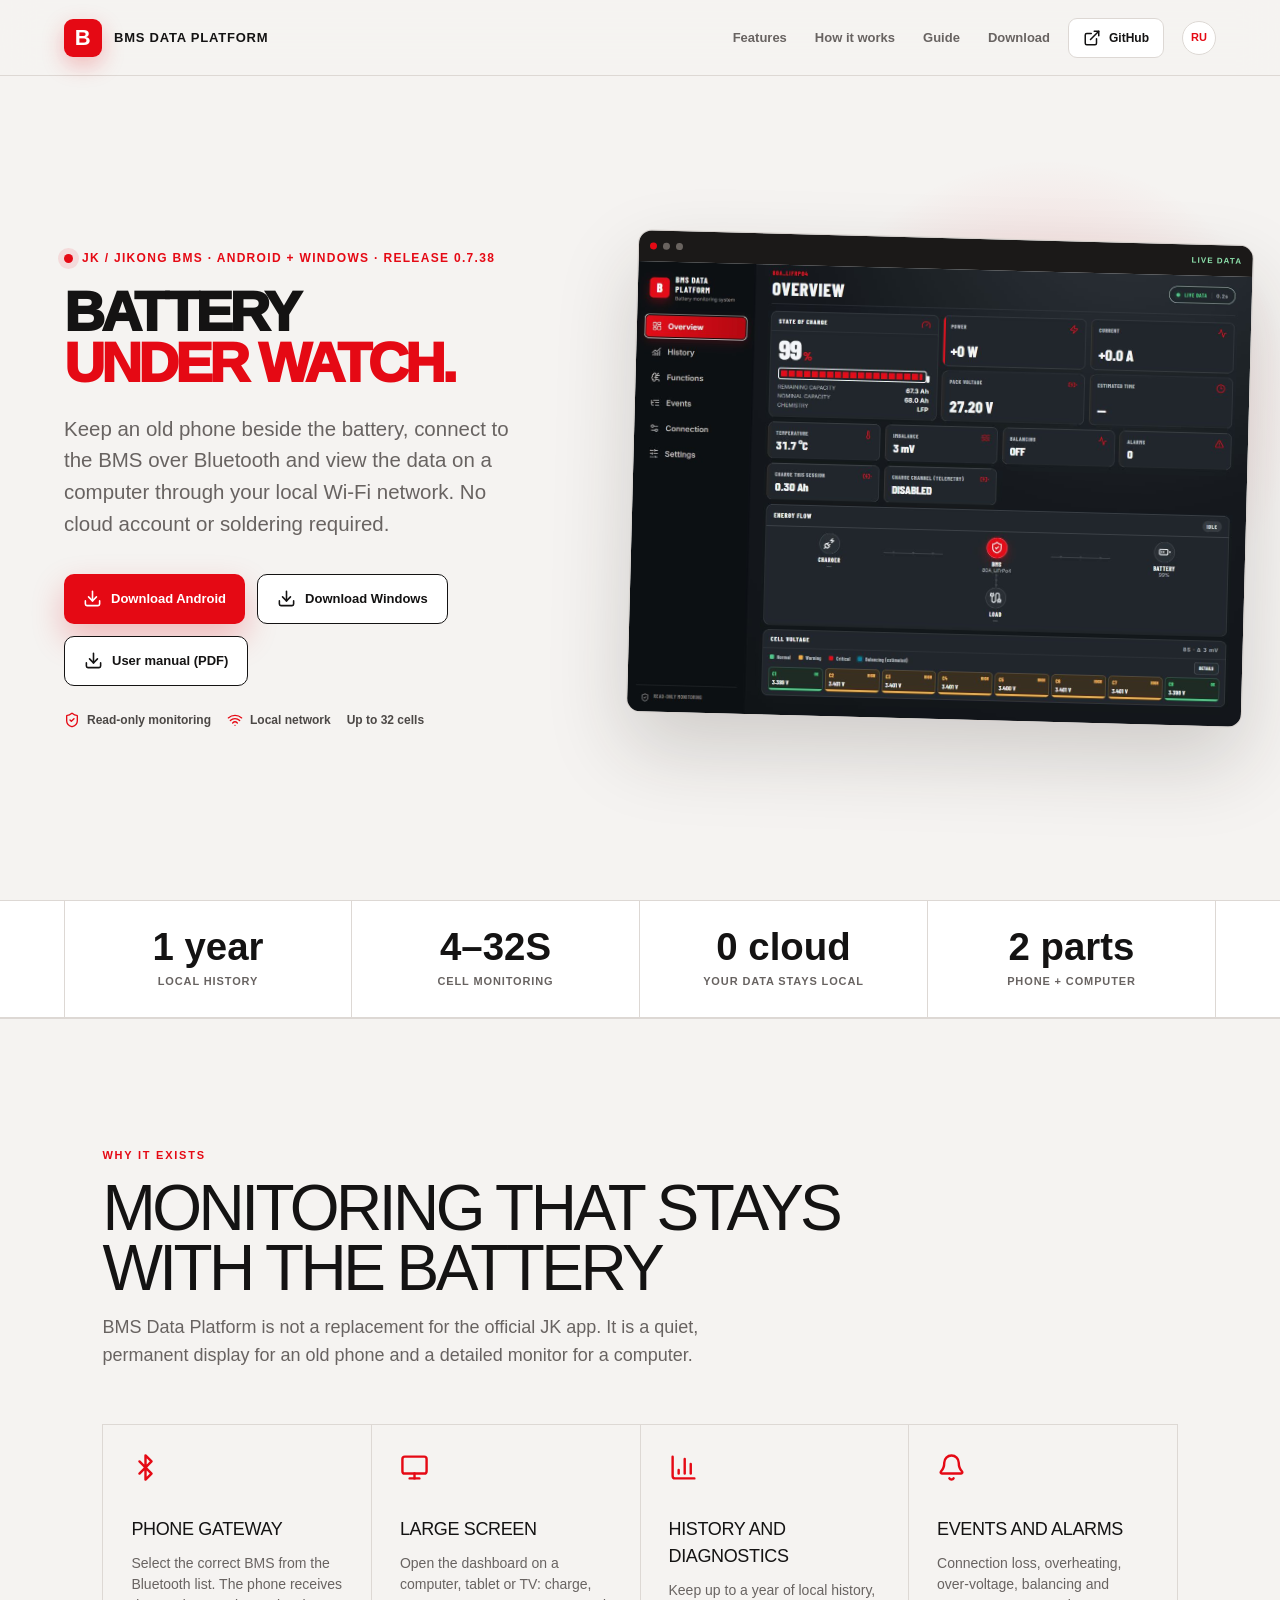
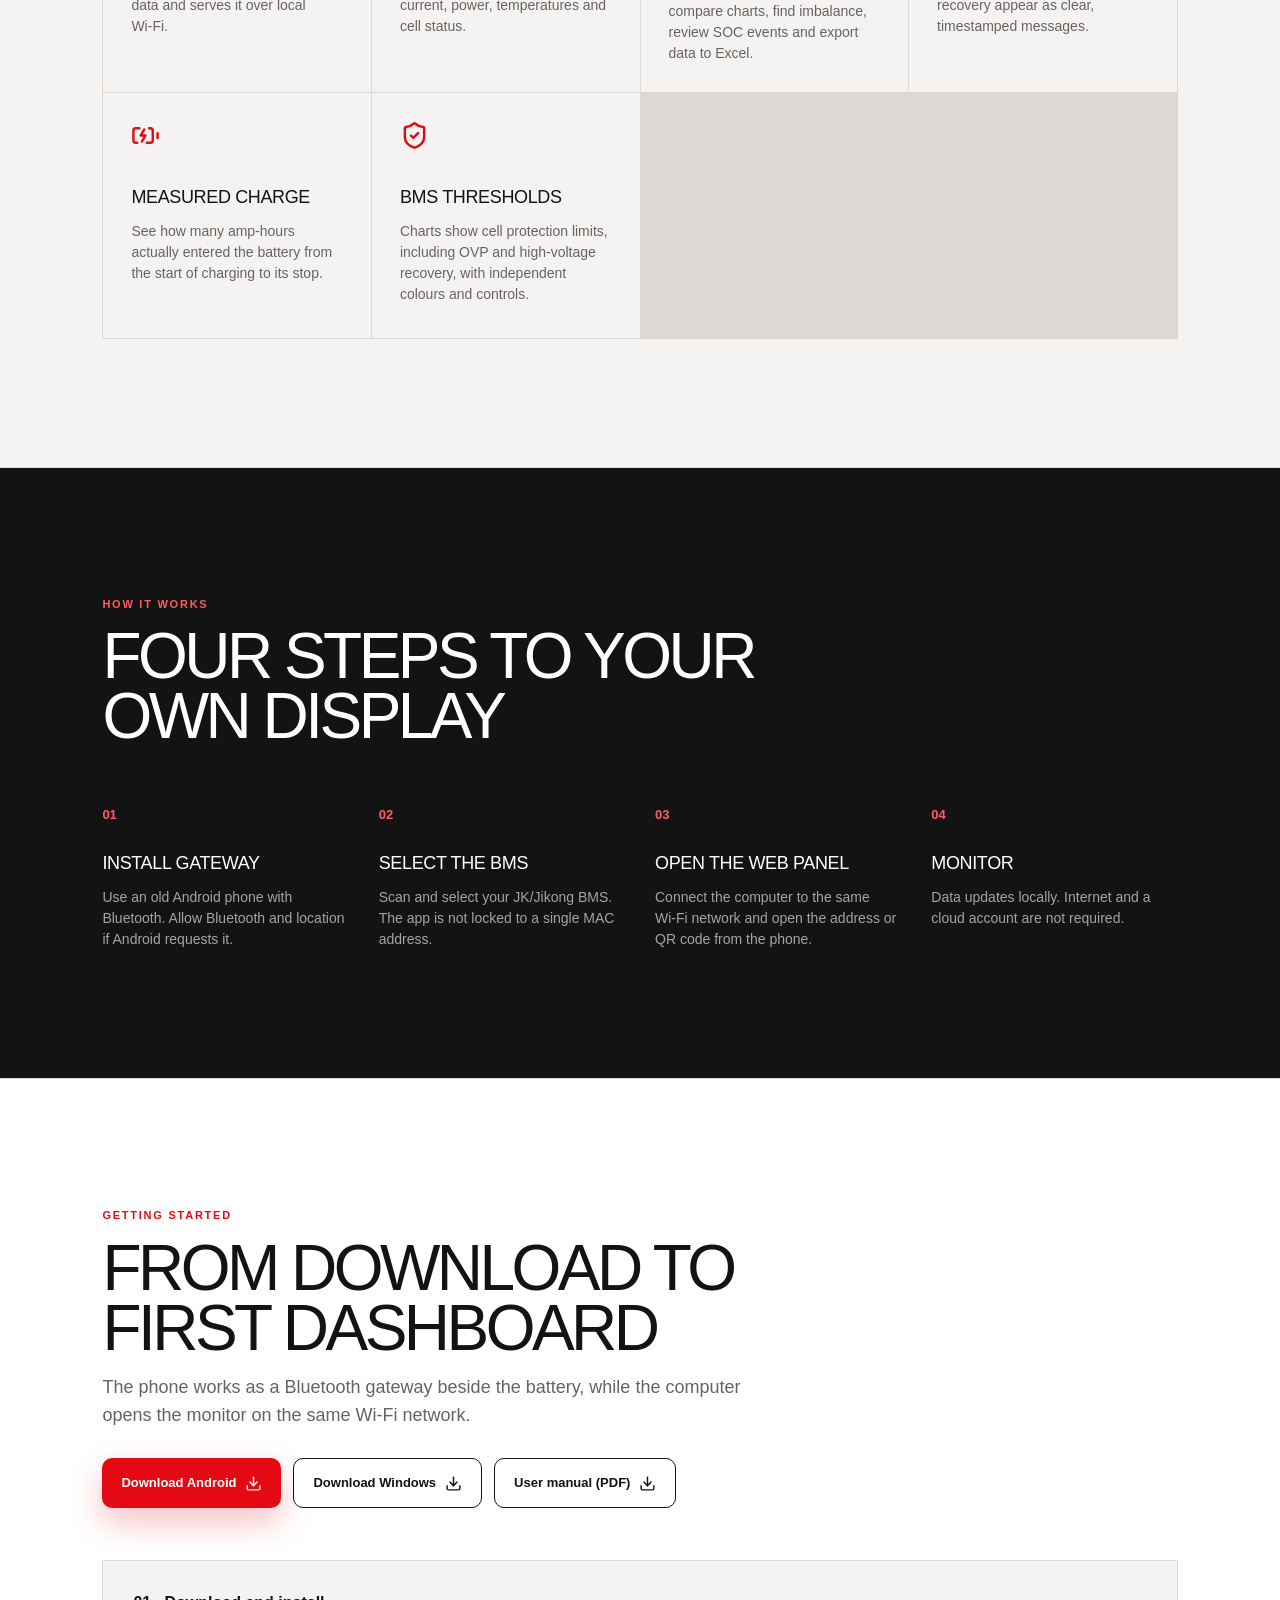
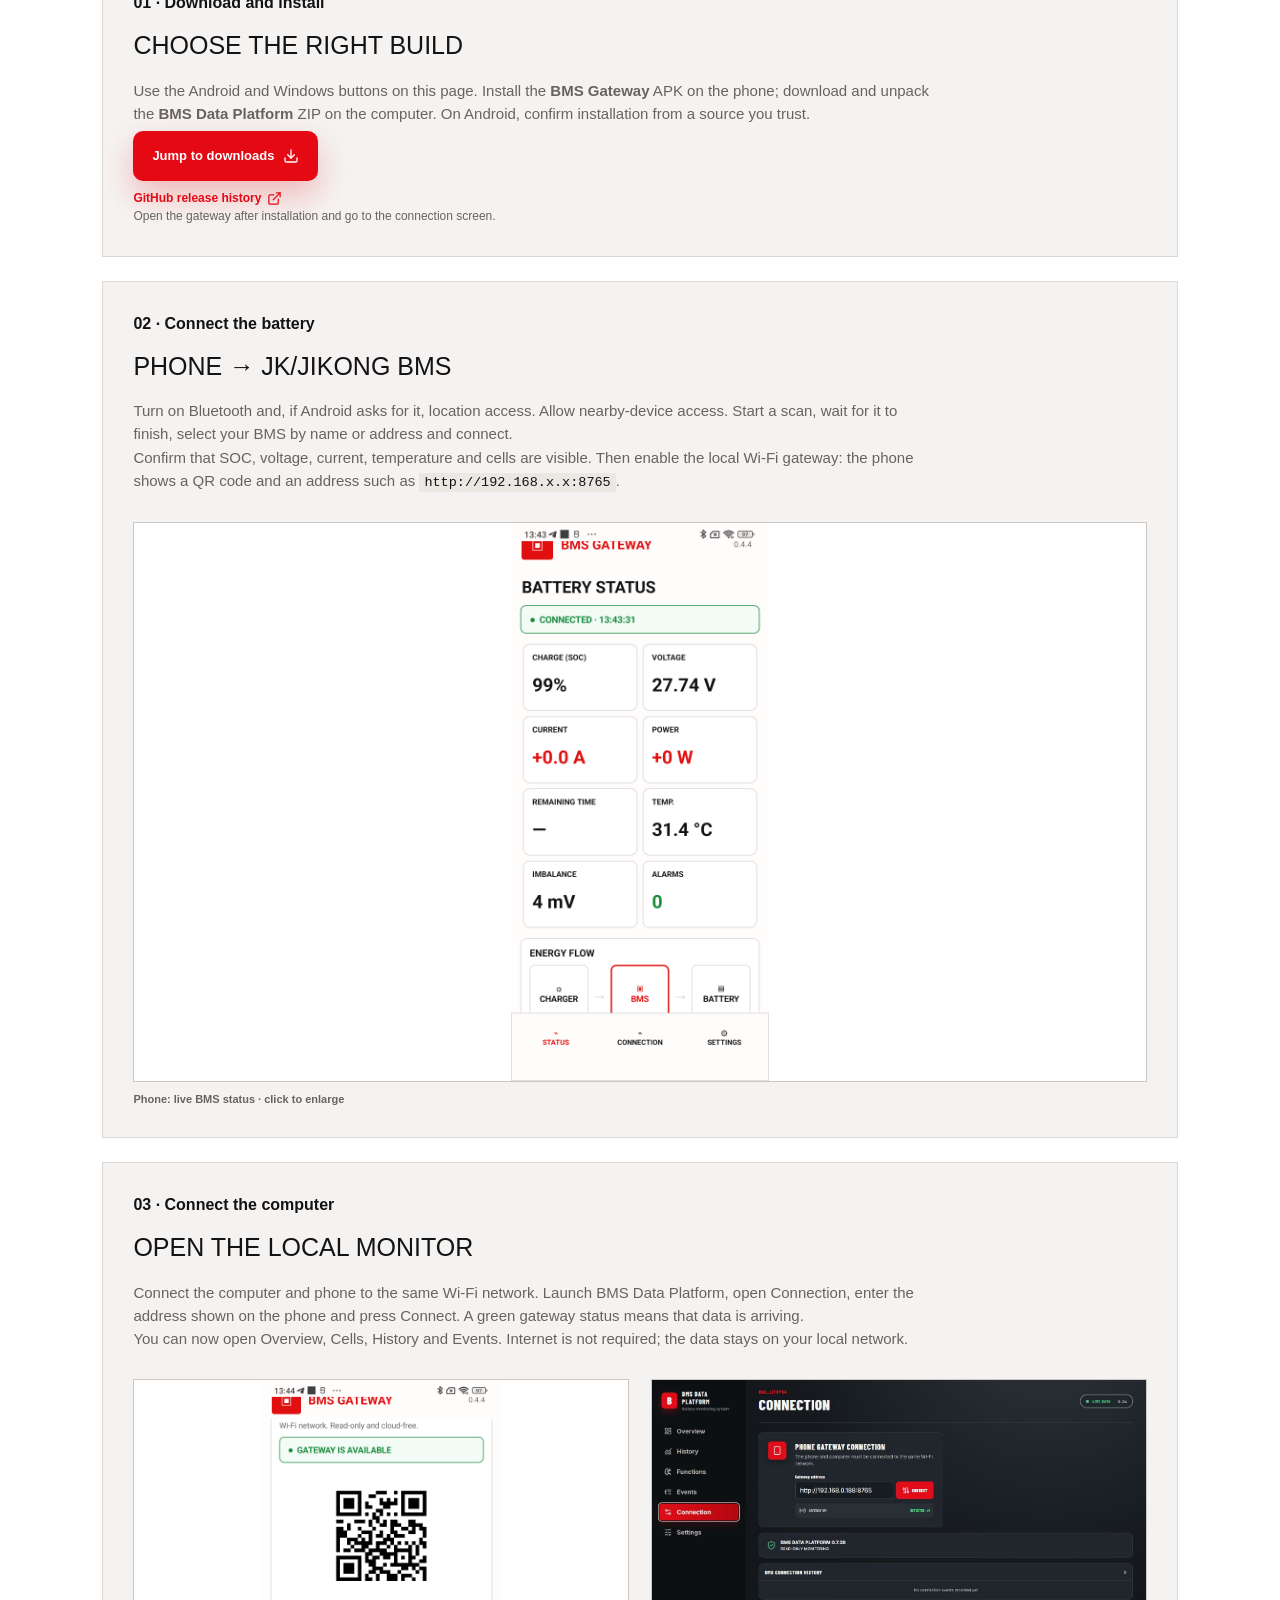
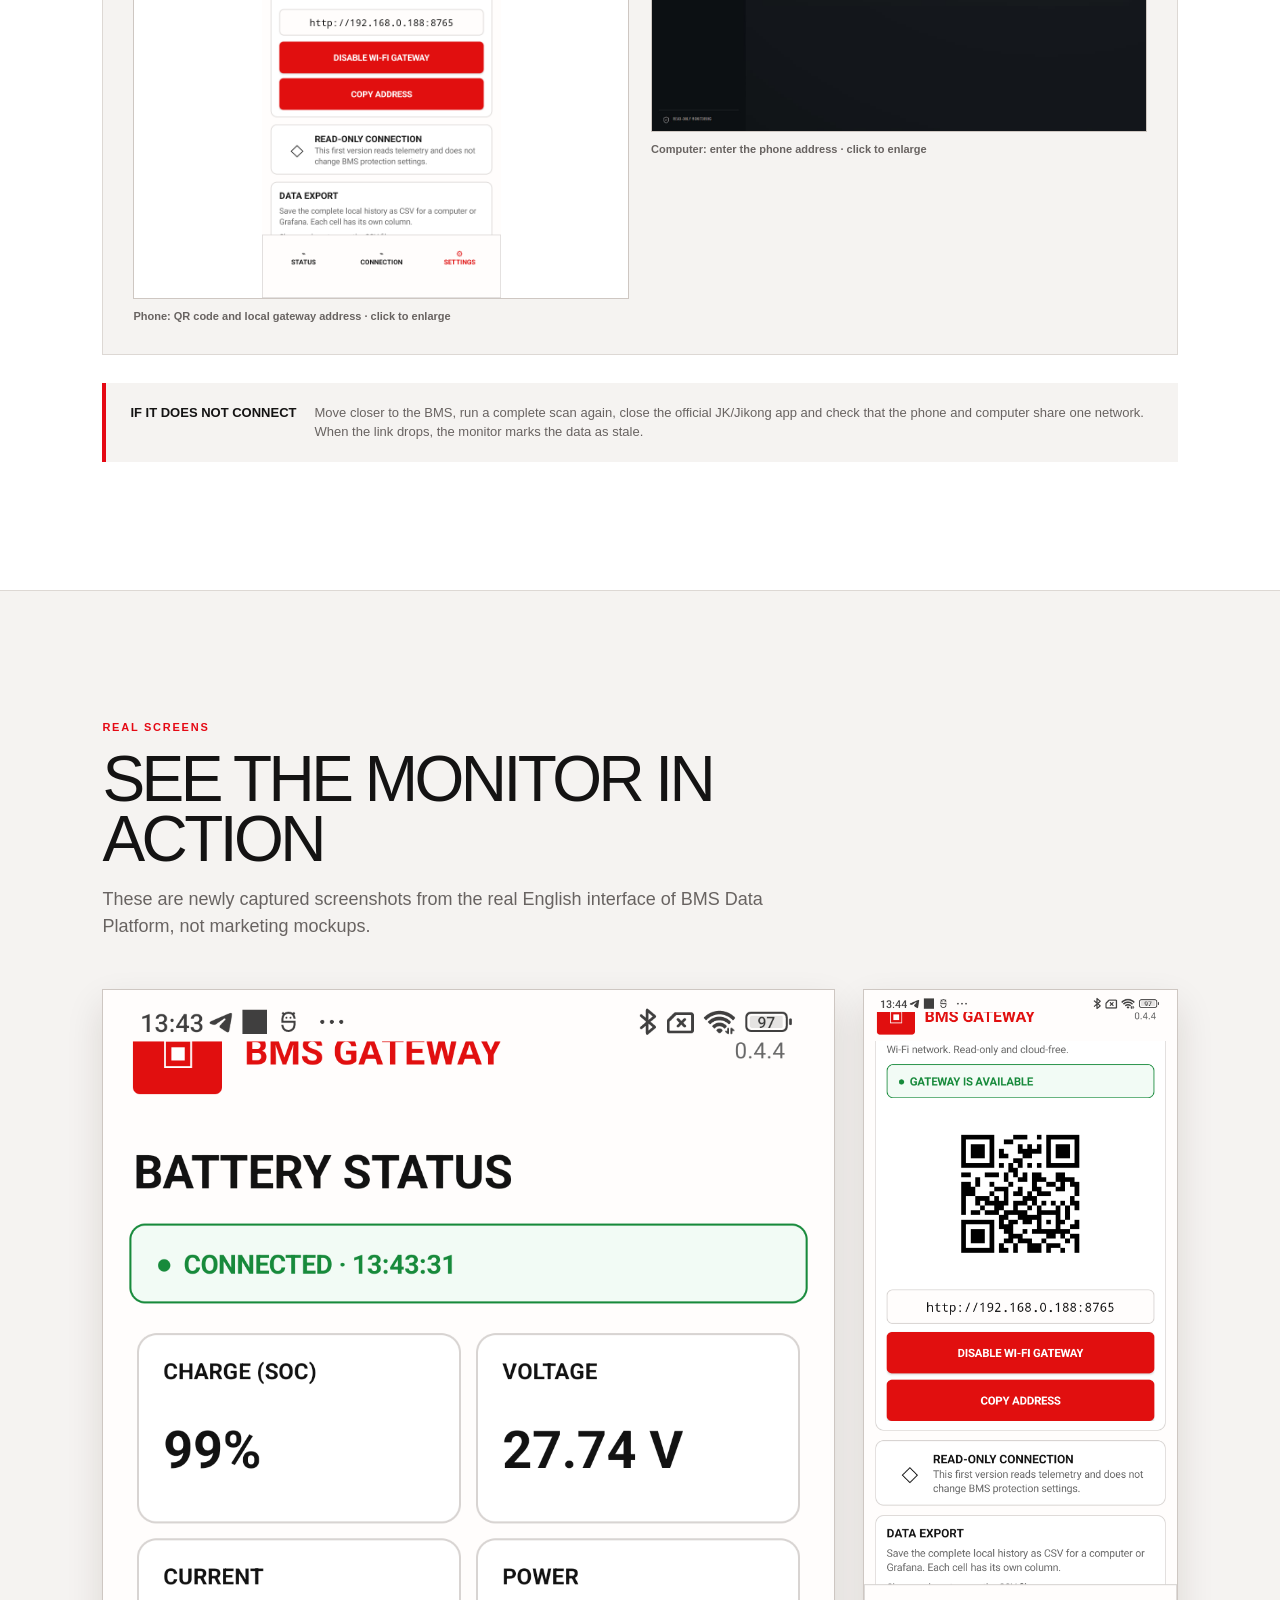
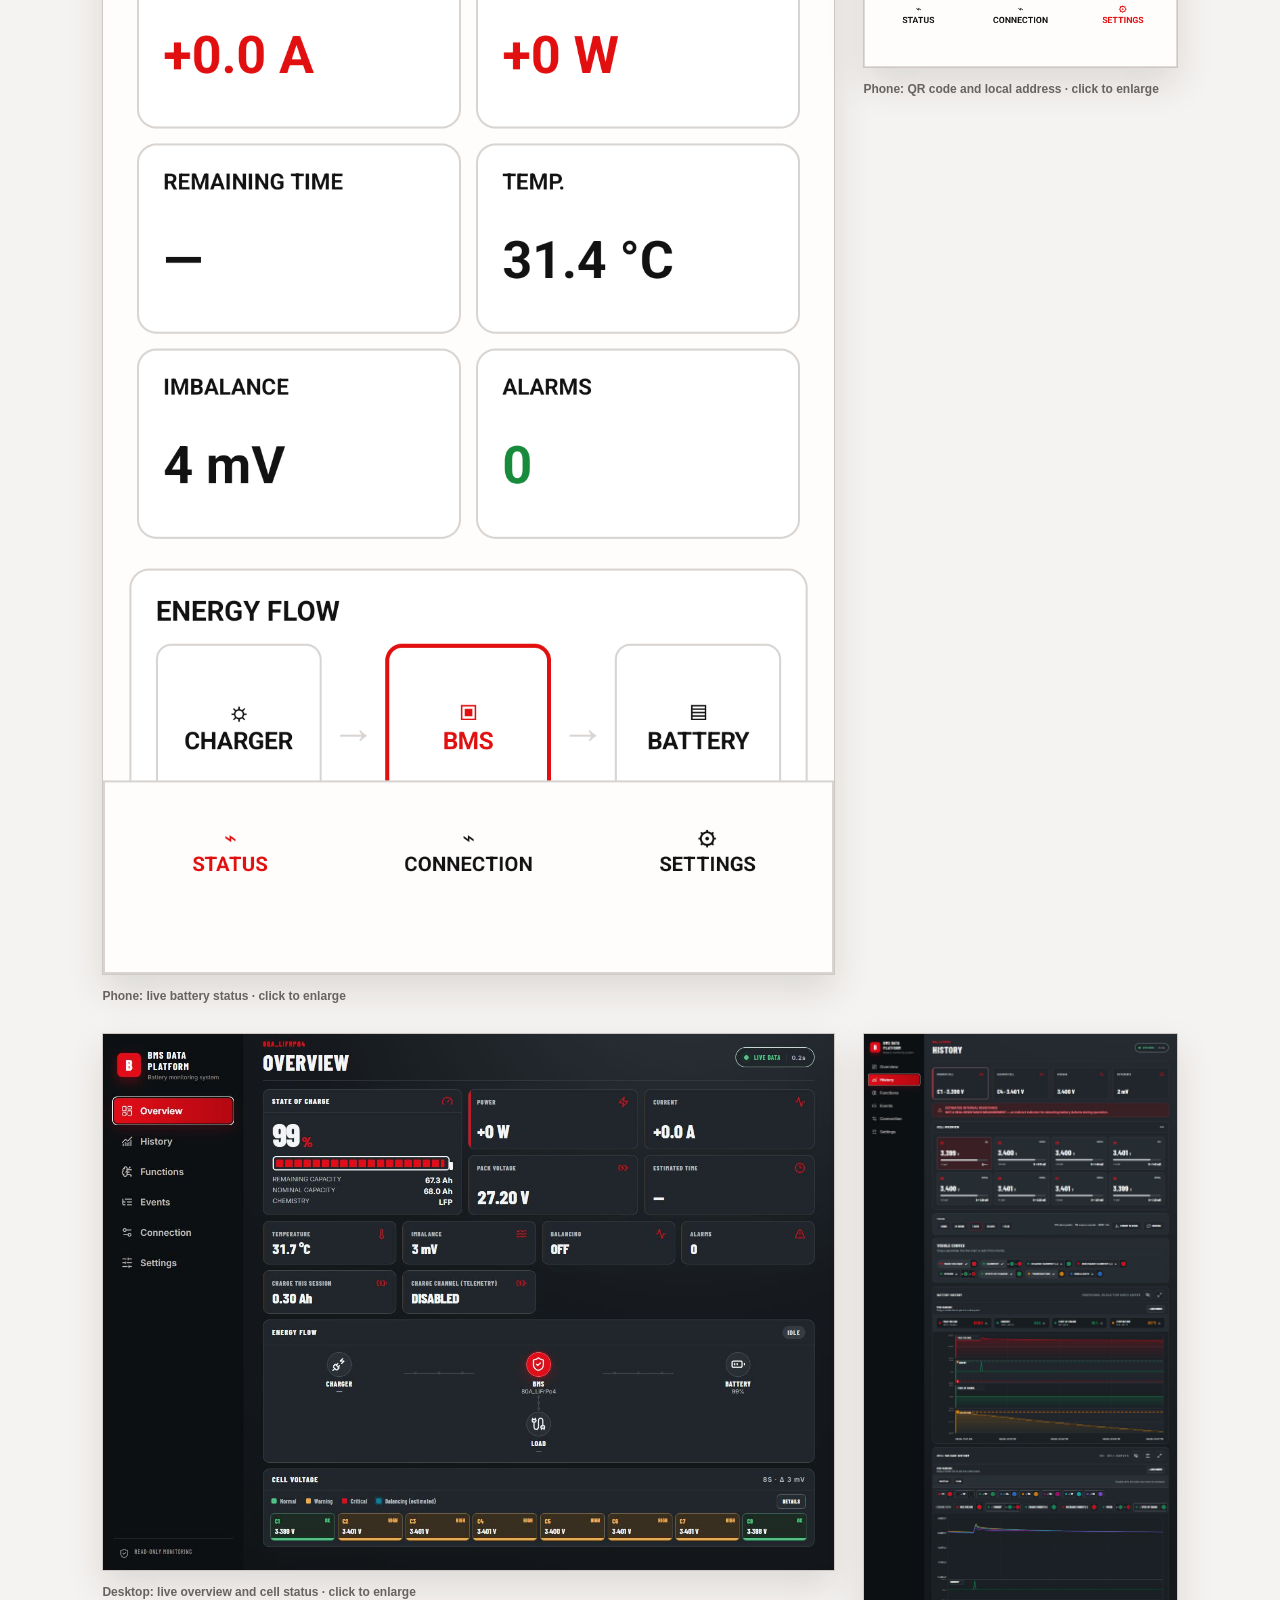
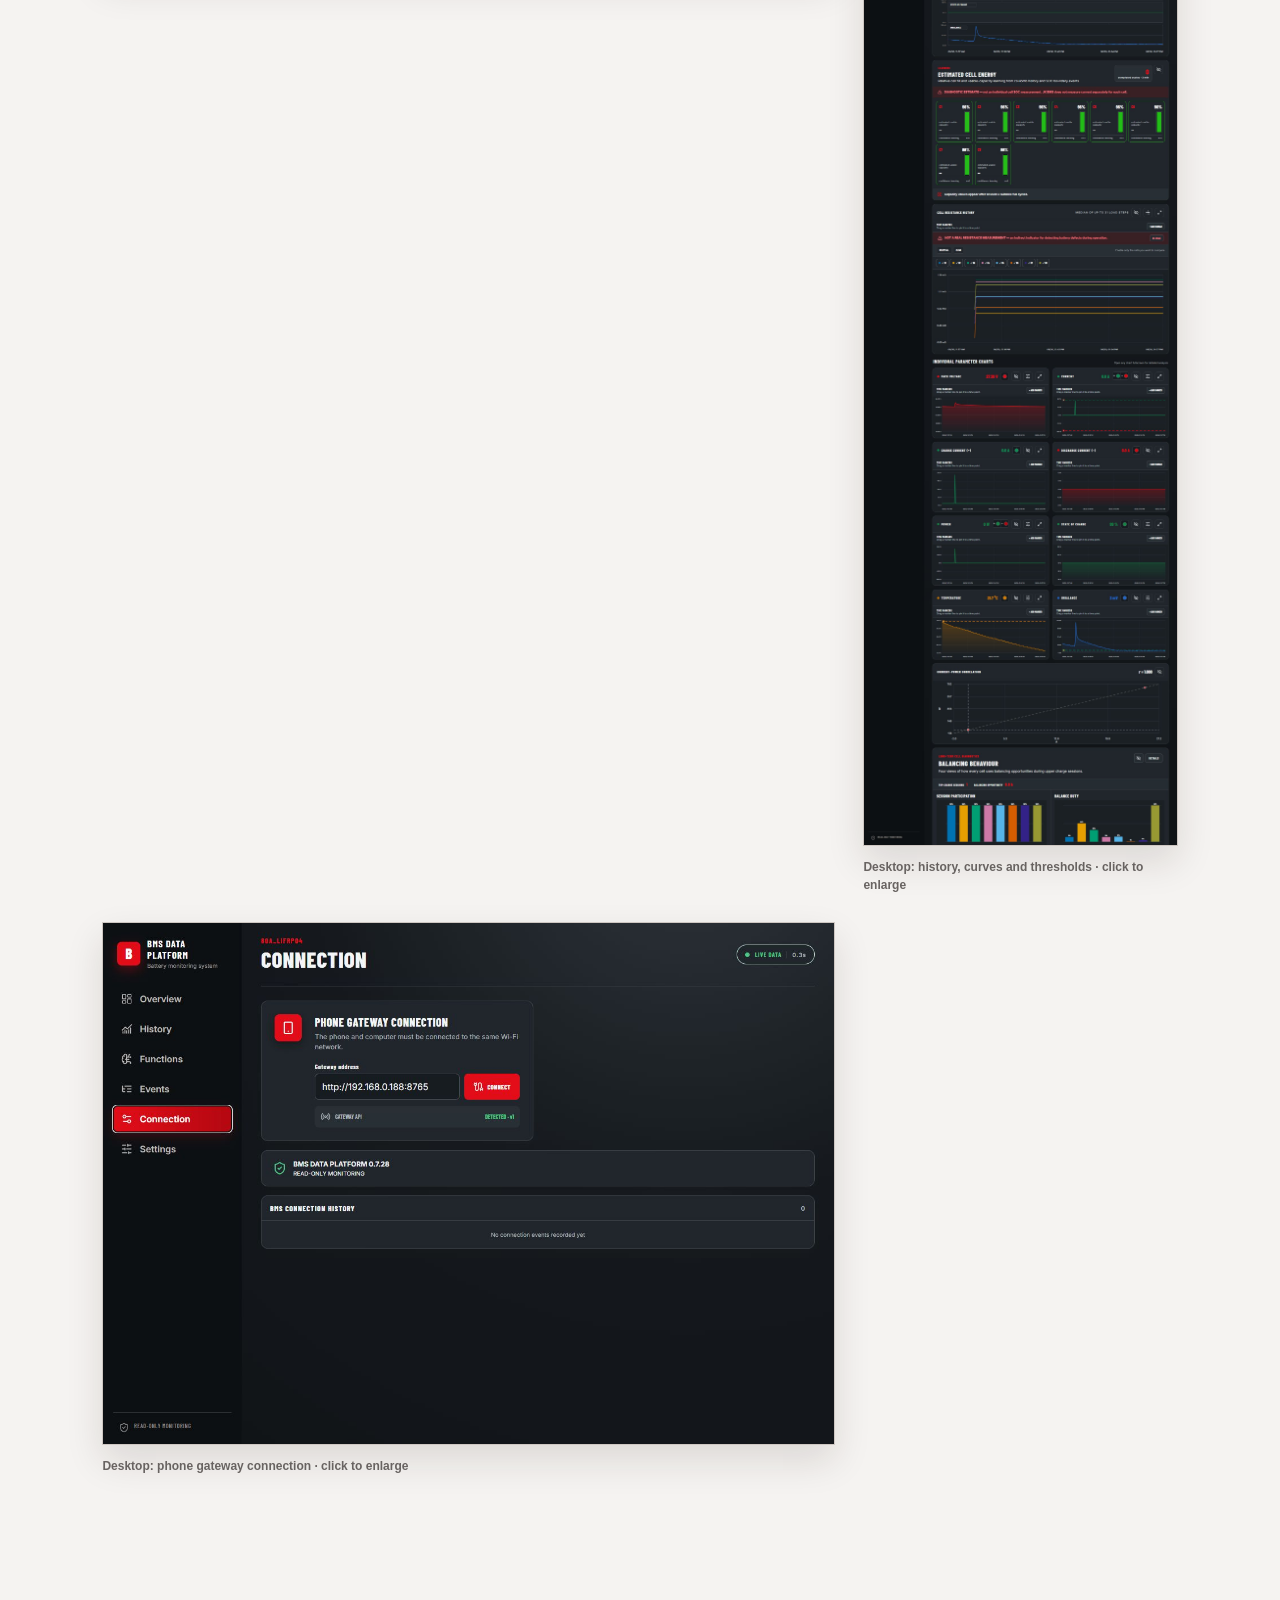
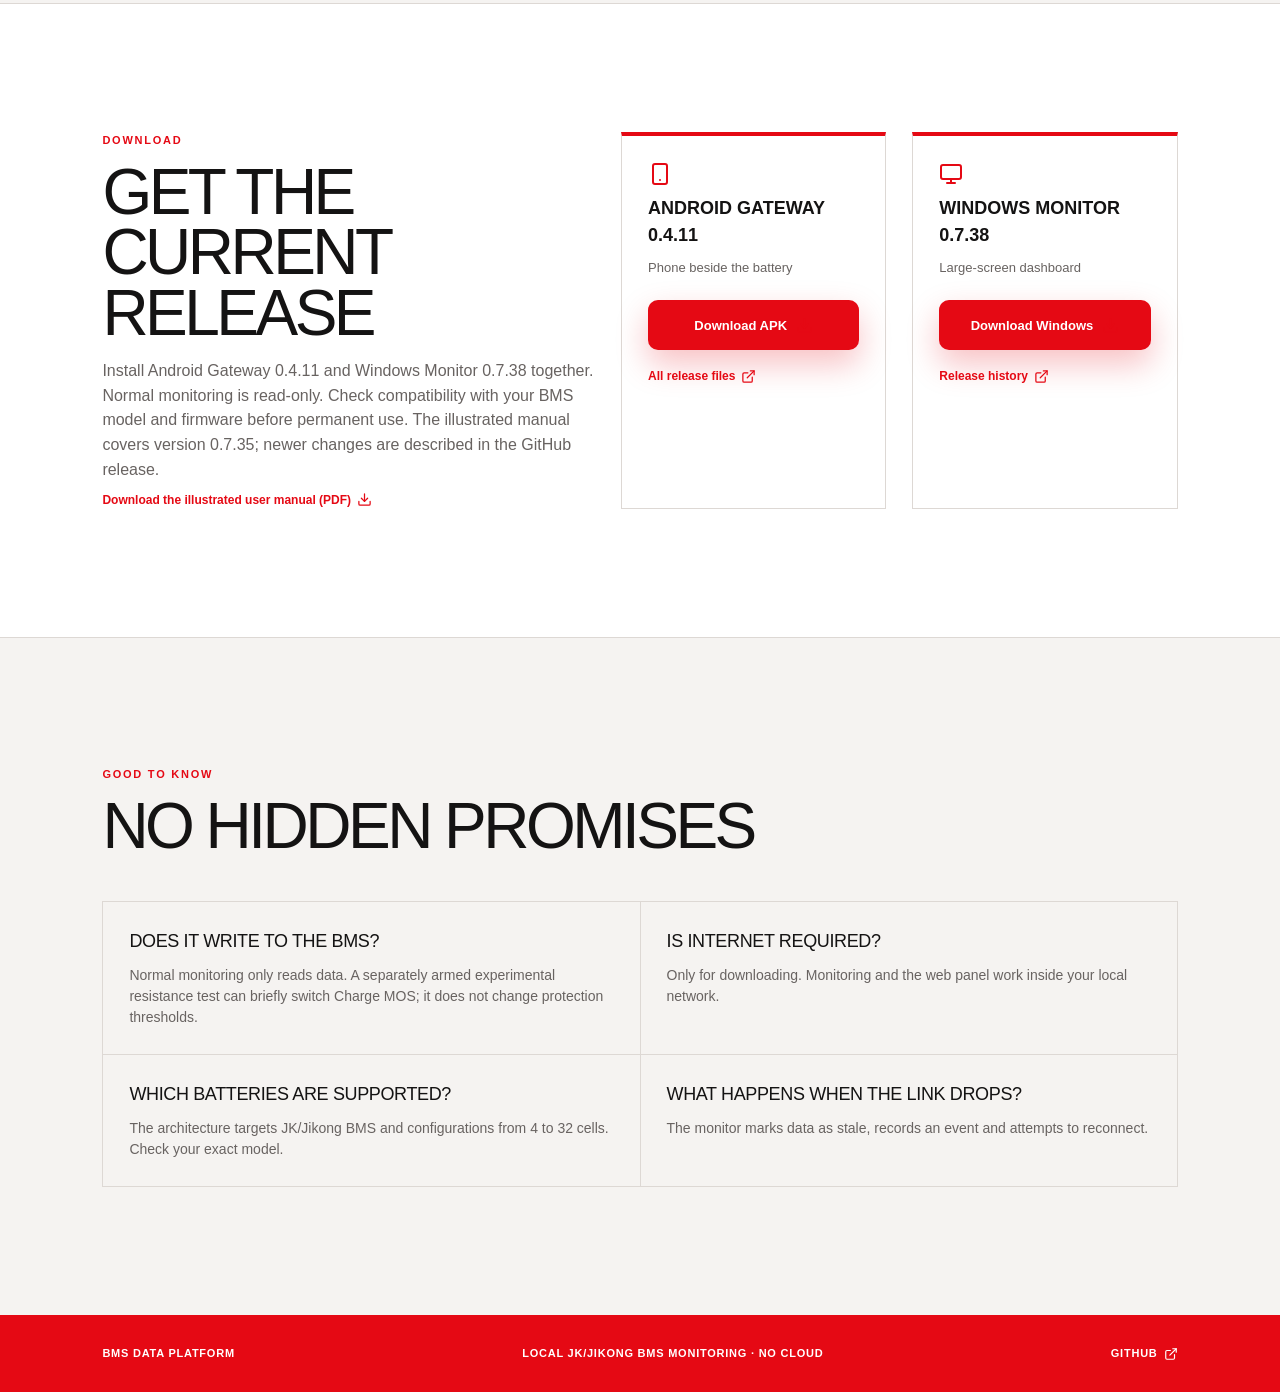
==== commit 5695de75: "Publish 0.7.38 downloads on English and Russian Pages" ====
--- a/index.html
+++ b/index.html
@@ -1,2 +1,2 @@
-<!DOCTYPE html><html lang="en"><head><meta charSet="utf-8"/><meta name="viewport" content="width=device-width, initial-scale=1"/><link rel="preload" href="/desktop-overview.png" as="image"/><link rel="stylesheet" href="/_next/static/css/index.B_nz7eXu.css" data-rsc-css-href="/_next/static/css/index.B_nz7eXu.css" data-precedence="vite-rsc/importer-resources"/><link rel="modulepreload" fetchPriority="low" href="/_next/static/chunks/index-C29M66gN.js"/><script src="/_next/static/chunks/rolldown-runtime-C60lm6uB.js" type="module" async=""></script><script src="/_next/static/chunks/framework-D_rUT4EX.js" type="module" async=""></script><link rel="modulepreload" href="/_next/static/chunks/layout-segment-context-CKFwYsbY.js" crossorigin=""/><link rel="modulepreload" href="/_next/static/chunks/Icon-DGqOihj9.js" crossorigin=""/><link rel="modulepreload" href="/_next/static/chunks/LightboxImage-9a_vE-aG.js" crossorigin=""/><title>BMS Data Platform — JK/Jikong BMS monitoring</title><meta name="description" content="A read-only Android Bluetooth gateway and Windows dashboard for JK/Jikong BMS, with local history, charts and diagnostics."/><script>Object.assign(((self[Symbol.for("vinext.navigationRuntime")]??={bootstrap:{routeManifest:null},functions:{}}).bootstrap.rsc??={rsc:[]}),{params:{},nav:{"pathname":"/","searchParams":[]}})</script><link rel="modulepreload" href="/_next/static/chunks/index-C29M66gN.js" />
-</head><body><main><header class="site-header"><a class="brand" href="#top" aria-label="BMS Data Platform — home"><span>B</span><strong>BMS DATA PLATFORM</strong></a><nav aria-label="Main navigation"><a href="#features">Features</a><a href="#how">How it works</a><a href="#guide">Guide</a><a href="#download">Download</a></nav><a class="header-github" href="https://github.com/zayants/bms-data-platform/releases/tag/v0.7.35" target="_blank" rel="noreferrer"><svg xmlns="http://www.w3.org/2000/svg" width="18" height="18" viewBox="0 0 24 24" fill="none" stroke="currentColor" stroke-width="2" stroke-linecap="round" stroke-linejoin="round" class="lucide lucide-external-link" aria-hidden="true"><path d="M15 3h6v6"></path><path d="M10 14 21 3"></path><path d="M18 13v6a2 2 0 0 1-2 2H5a2 2 0 0 1-2-2V8a2 2 0 0 1 2-2h6"></path></svg> GitHub</a><a class="lang-switch" href="/ru" aria-label="Open Russian version">RU</a></header><section id="top" class="hero"><div class="hero-copy"><div class="eyebrow"><span></span> JK / Jikong BMS · Android + Windows · release 0.7.35</div><h1>Battery<br/><em>under watch.</em></h1><p class="lead">Keep an old phone beside the battery, connect to the BMS over Bluetooth and view the data on a computer through your local Wi‑Fi network. No cloud account or soldering required.</p><div class="hero-actions"><a class="button primary" href="https://github.com/zayants/bms-data-platform/releases/download/v0.7.35/BMS-Gateway-0.4.9-Android.apk"><svg xmlns="http://www.w3.org/2000/svg" width="19" height="19" viewBox="0 0 24 24" fill="none" stroke="currentColor" stroke-width="2" stroke-linecap="round" stroke-linejoin="round" class="lucide lucide-download" aria-hidden="true"><path d="M12 15V3"></path><path d="M21 15v4a2 2 0 0 1-2 2H5a2 2 0 0 1-2-2v-4"></path><path d="m7 10 5 5 5-5"></path></svg> Download Android</a><a class="button secondary" href="https://github.com/zayants/bms-data-platform/releases/download/v0.7.35/BMS-Data-Platform-0.7.35-Windows-x64.zip"><svg xmlns="http://www.w3.org/2000/svg" width="19" height="19" viewBox="0 0 24 24" fill="none" stroke="currentColor" stroke-width="2" stroke-linecap="round" stroke-linejoin="round" class="lucide lucide-download" aria-hidden="true"><path d="M12 15V3"></path><path d="M21 15v4a2 2 0 0 1-2 2H5a2 2 0 0 1-2-2v-4"></path><path d="m7 10 5 5 5-5"></path></svg> Download Windows</a></div><div class="trust-row"><span><svg xmlns="http://www.w3.org/2000/svg" width="24" height="24" viewBox="0 0 24 24" fill="none" stroke="currentColor" stroke-width="2" stroke-linecap="round" stroke-linejoin="round" class="lucide lucide-shield-check" aria-hidden="true"><path d="M20 13c0 5-3.5 7.5-7.66 8.95a1 1 0 0 1-.67-.01C7.5 20.5 4 18 4 13V6a1 1 0 0 1 1-1c2 0 4.5-1.2 6.24-2.72a1.17 1.17 0 0 1 1.52 0C14.51 3.81 17 5 19 5a1 1 0 0 1 1 1z"></path><path d="m9 12 2 2 4-4"></path></svg> Read-only</span><span><svg xmlns="http://www.w3.org/2000/svg" width="24" height="24" viewBox="0 0 24 24" fill="none" stroke="currentColor" stroke-width="2" stroke-linecap="round" stroke-linejoin="round" class="lucide lucide-wifi" aria-hidden="true"><path d="M12 20h.01"></path><path d="M2 8.82a15 15 0 0 1 20 0"></path><path d="M5 12.859a10 10 0 0 1 14 0"></path><path d="M8.5 16.429a5 5 0 0 1 7 0"></path></svg> Local network</span><span>Up to 32 cells</span></div></div><div class="hero-product" aria-label="Real BMS Data Platform screens"><div class="screen-window"><div class="window-bar"><i></i><i></i><i></i><span>LIVE DATA</span></div><img src="/desktop-overview.png" alt="Real BMS Monitor screen with charge, power and cells"/></div></div></section><section class="proof-strip" aria-label="Key capabilities"><div><strong>1 year</strong><span>local history</span></div><div><strong>4–32S</strong><span>cell monitoring</span></div><div><strong>0 cloud</strong><span>your data stays local</span></div><div><strong>2 parts</strong><span>phone + computer</span></div></section><section id="features" class="section features-section"><div class="section-kicker">Why it exists</div><h2>Monitoring that stays with the battery</h2><p class="section-intro">BMS Data Platform is not a replacement for the official JK app. It is a quiet, permanent display for an old phone and a detailed monitor for a computer.</p><div class="feature-grid"><article><svg xmlns="http://www.w3.org/2000/svg" width="24" height="24" viewBox="0 0 24 24" fill="none" stroke="currentColor" stroke-width="2" stroke-linecap="round" stroke-linejoin="round" class="lucide lucide-bluetooth" aria-hidden="true"><path d="m7 7 10 10-5 5V2l5 5L7 17"></path></svg><h3>Phone gateway</h3><p>Select the correct BMS from the Bluetooth list. The phone receives data and serves it over local Wi‑Fi.</p></article><article><svg xmlns="http://www.w3.org/2000/svg" width="24" height="24" viewBox="0 0 24 24" fill="none" stroke="currentColor" stroke-width="2" stroke-linecap="round" stroke-linejoin="round" class="lucide lucide-monitor" aria-hidden="true"><rect width="20" height="14" x="2" y="3" rx="2"></rect><line x1="8" x2="16" y1="21" y2="21"></line><line x1="12" x2="12" y1="17" y2="21"></line></svg><h3>Large screen</h3><p>Open the dashboard on a computer, tablet or TV: charge, current, power, temperatures and cell status.</p></article><article><svg xmlns="http://www.w3.org/2000/svg" width="24" height="24" viewBox="0 0 24 24" fill="none" stroke="currentColor" stroke-width="2" stroke-linecap="round" stroke-linejoin="round" class="lucide lucide-chart-column" aria-hidden="true"><path d="M3 3v16a2 2 0 0 0 2 2h16"></path><path d="M18 17V9"></path><path d="M13 17V5"></path><path d="M8 17v-3"></path></svg><h3>History and diagnostics</h3><p>Keep up to a year of local history, compare charts, find imbalance, review SOC events and export data to Excel.</p></article><article><svg xmlns="http://www.w3.org/2000/svg" width="24" height="24" viewBox="0 0 24 24" fill="none" stroke="currentColor" stroke-width="2" stroke-linecap="round" stroke-linejoin="round" class="lucide lucide-bell" aria-hidden="true"><path d="M10.268 21a2 2 0 0 0 3.464 0"></path><path d="M3.262 15.326A1 1 0 0 0 4 17h16a1 1 0 0 0 .74-1.673C19.41 13.956 18 12.499 18 8A6 6 0 0 0 6 8c0 4.499-1.411 5.956-2.738 7.326"></path></svg><h3>Events and alarms</h3><p>Connection loss, overheating, over-voltage, balancing and recovery appear as clear, timestamped messages.</p></article><article><svg xmlns="http://www.w3.org/2000/svg" width="24" height="24" viewBox="0 0 24 24" fill="none" stroke="currentColor" stroke-width="2" stroke-linecap="round" stroke-linejoin="round" class="lucide lucide-battery-charging" aria-hidden="true"><path d="m11 7-3 5h4l-3 5"></path><path d="M14.856 6H16a2 2 0 0 1 2 2v8a2 2 0 0 1-2 2h-2.935"></path><path d="M22 14v-4"></path><path d="M5.14 18H4a2 2 0 0 1-2-2V8a2 2 0 0 1 2-2h2.936"></path></svg><h3>Measured charge</h3><p>See how many amp-hours actually entered the battery from the start of charging to its stop.</p></article><article><svg xmlns="http://www.w3.org/2000/svg" width="24" height="24" viewBox="0 0 24 24" fill="none" stroke="currentColor" stroke-width="2" stroke-linecap="round" stroke-linejoin="round" class="lucide lucide-shield-check" aria-hidden="true"><path d="M20 13c0 5-3.5 7.5-7.66 8.95a1 1 0 0 1-.67-.01C7.5 20.5 4 18 4 13V6a1 1 0 0 1 1-1c2 0 4.5-1.2 6.24-2.72a1.17 1.17 0 0 1 1.52 0C14.51 3.81 17 5 19 5a1 1 0 0 1 1 1z"></path><path d="m9 12 2 2 4-4"></path></svg><h3>BMS thresholds</h3><p>Charts show cell protection limits, including OVP and high-voltage recovery, with independent colours and controls.</p></article></div></section><section id="how" class="section how-section"><div class="section-kicker">How it works</div><h2>Four steps to your own display</h2><div class="steps"><div><b>01</b><h3>Install Gateway</h3><p>Use an old Android phone with Bluetooth. Allow Bluetooth and location if Android requests it.</p></div><div><b>02</b><h3>Select the BMS</h3><p>Scan and select your JK/Jikong BMS. The app is not locked to a single MAC address.</p></div><div><b>03</b><h3>Open the web panel</h3><p>Connect the computer to the same Wi‑Fi network and open the address or QR code from the phone.</p></div><div><b>04</b><h3>Monitor</h3><p>Data updates locally. Internet and a cloud account are not required.</p></div></div></section><section id="guide" class="section guide-section"><div class="section-kicker">Getting started</div><h2>From download to first dashboard</h2><p class="section-intro">The phone works as a Bluetooth gateway beside the battery, while the computer opens the monitor on the same Wi‑Fi network.</p><div class="guide-download-actions" aria-label="Download apps before starting"><a class="button primary" href="https://github.com/zayants/bms-data-platform/releases/download/v0.7.35/BMS-Gateway-0.4.9-Android.apk">Download Android <svg xmlns="http://www.w3.org/2000/svg" width="17" height="17" viewBox="0 0 24 24" fill="none" stroke="currentColor" stroke-width="2" stroke-linecap="round" stroke-linejoin="round" class="lucide lucide-download" aria-hidden="true"><path d="M12 15V3"></path><path d="M21 15v4a2 2 0 0 1-2 2H5a2 2 0 0 1-2-2v-4"></path><path d="m7 10 5 5 5-5"></path></svg></a><a class="button secondary" href="https://github.com/zayants/bms-data-platform/releases/download/v0.7.35/BMS-Data-Platform-0.7.35-Windows-x64.zip">Download Windows <svg xmlns="http://www.w3.org/2000/svg" width="17" height="17" viewBox="0 0 24 24" fill="none" stroke="currentColor" stroke-width="2" stroke-linecap="round" stroke-linejoin="round" class="lucide lucide-download" aria-hidden="true"><path d="M12 15V3"></path><path d="M21 15v4a2 2 0 0 1-2 2H5a2 2 0 0 1-2-2v-4"></path><path d="m7 10 5 5 5-5"></path></svg></a></div><div class="guide-list"><article class="guide-step"><div class="guide-copy"><b>01 · Download and install</b><h3>Choose the right build</h3><p>Use the Android and Windows buttons on this page. Install the <strong>BMS Gateway</strong> APK on the phone; download and unpack the <strong>BMS Data Platform</strong> ZIP on the computer. On Android, confirm installation from a source you trust.</p><a class="button primary" href="#download">Jump to downloads <svg xmlns="http://www.w3.org/2000/svg" width="16" height="16" viewBox="0 0 24 24" fill="none" stroke="currentColor" stroke-width="2" stroke-linecap="round" stroke-linejoin="round" class="lucide lucide-download" aria-hidden="true"><path d="M12 15V3"></path><path d="M21 15v4a2 2 0 0 1-2 2H5a2 2 0 0 1-2-2v-4"></path><path d="m7 10 5 5 5-5"></path></svg></a><a class="text-link" href="https://github.com/zayants/bms-data-platform/releases/tag/v0.7.35" target="_blank" rel="noreferrer">GitHub release history <svg xmlns="http://www.w3.org/2000/svg" width="15" height="15" viewBox="0 0 24 24" fill="none" stroke="currentColor" stroke-width="2" stroke-linecap="round" stroke-linejoin="round" class="lucide lucide-external-link" aria-hidden="true"><path d="M15 3h6v6"></path><path d="M10 14 21 3"></path><path d="M18 13v6a2 2 0 0 1-2 2H5a2 2 0 0 1-2-2V8a2 2 0 0 1 2-2h6"></path></svg></a><p class="guide-note">Open the gateway after installation and go to the connection screen.</p></div></article><article class="guide-step"><div class="guide-copy"><b>02 · Connect the battery</b><h3>Phone → JK/Jikong BMS</h3><p>Turn on Bluetooth and, if Android asks for it, location access. Allow nearby-device access. Start a scan, wait for it to finish, select your BMS by name or address and connect.</p><p>Confirm that SOC, voltage, current, temperature and cells are visible. Then enable the local Wi‑Fi gateway: the phone shows a QR code and an address such as <code>http://192.168.x.x:8765</code>.</p></div><figure><button class="zoomable-image" type="button" aria-label="Увеличить изображение: Real English BMS Gateway battery status screen"><img src="/android-status-en.png" alt="Real English BMS Gateway battery status screen"/></button><figcaption>Phone: live BMS status · click to enlarge</figcaption></figure></article><article class="guide-step"><div class="guide-copy"><b>03 · Connect the computer</b><h3>Open the local monitor</h3><p>Connect the computer and phone to the same Wi‑Fi network. Launch BMS Data Platform, open Connection, enter the address shown on the phone and press Connect. A green gateway status means that data is arriving.</p><p>You can now open Overview, Cells, History and Events. Internet is not required; the data stays on your local network.</p></div><div class="guide-pair"><figure><button class="zoomable-image" type="button" aria-label="Увеличить изображение: Real English BMS Gateway QR code and local address"><img src="/android-settings-en.png" alt="Real English BMS Gateway QR code and local address"/></button><figcaption>Phone: QR code and local gateway address · click to enlarge</figcaption></figure><figure><button class="zoomable-image" type="button" aria-label="Увеличить изображение: Computer connection screen for the phone gateway"><img src="/guide-desktop-connection.png" alt="Computer connection screen for the phone gateway"/></button><figcaption>Computer: enter the phone address · click to enlarge</figcaption></figure></div></article></div><div class="guide-troubles"><strong>If it does not connect</strong><span>Move closer to the BMS, run a complete scan again, close the official JK/Jikong app and check that the phone and computer share one network. When the link drops, the monitor marks the data as stale.</span></div></section><section class="section screenshots-section"><div class="section-kicker">Real screens</div><h2>See the monitor in action</h2><p class="section-intro">These are newly captured screenshots from the real English interface of BMS Data Platform, not marketing mockups.</p><div class="shot-grid"><figure><button class="zoomable-image" type="button" aria-label="Увеличить изображение: Real English BMS Gateway status"><img src="/android-status-en.png" alt="Real English BMS Gateway status"/></button><figcaption>Phone: live battery status · click to enlarge</figcaption></figure><figure><button class="zoomable-image" type="button" aria-label="Увеличить изображение: Real English BMS Gateway local Wi-Fi gateway"><img src="/android-settings-en.png" alt="Real English BMS Gateway local Wi-Fi gateway"/></button><figcaption>Phone: QR code and local address · click to enlarge</figcaption></figure><figure><button class="zoomable-image" type="button" aria-label="Увеличить изображение: Real English BMS Data Platform overview"><img src="/desktop-overview.png" alt="Real English BMS Data Platform overview"/></button><figcaption>Desktop: live overview and cell status · click to enlarge</figcaption></figure><figure><button class="zoomable-image" type="button" aria-label="Увеличить изображение: Real English BMS Data Platform history screen"><img src="/desktop-history.png" alt="Real English BMS Data Platform history screen"/></button><figcaption>Desktop: history, curves and thresholds · click to enlarge</figcaption></figure><figure><button class="zoomable-image" type="button" aria-label="Увеличить изображение: Real English BMS Data Platform connection screen"><img src="/desktop-connection.png" alt="Real English BMS Data Platform connection screen"/></button><figcaption>Desktop: phone gateway connection · click to enlarge</figcaption></figure></div></section><section id="download" class="section download-section"><div><div class="section-kicker">Download</div><h2>Start with the demo build</h2><p>The first version is read-only. Compatibility depends on the BMS model and firmware, so test the connection before installing it permanently.</p></div><div class="download-card"><svg xmlns="http://www.w3.org/2000/svg" width="24" height="24" viewBox="0 0 24 24" fill="none" stroke="currentColor" stroke-width="2" stroke-linecap="round" stroke-linejoin="round" class="lucide lucide-smartphone" aria-hidden="true"><rect width="14" height="20" x="5" y="2" rx="2" ry="2"></rect><path d="M12 18h.01"></path></svg><strong>Android Gateway</strong><span>Phone beside the battery</span><a class="button primary" href="https://github.com/zayants/bms-data-platform/releases/download/v0.7.35/BMS-Gateway-0.4.9-Android.apk">Download APK <svg xmlns="http://www.w3.org/2000/svg" width="17" height="17" viewBox="0 0 24 24" fill="none" stroke="currentColor" stroke-width="2" stroke-linecap="round" stroke-linejoin="round" class="lucide lucide-download" aria-hidden="true"><path d="M12 15V3"></path><path d="M21 15v4a2 2 0 0 1-2 2H5a2 2 0 0 1-2-2v-4"></path><path d="m7 10 5 5 5-5"></path></svg></a><a class="text-link" href="https://github.com/zayants/bms-data-platform/releases/tag/v0.7.35" target="_blank" rel="noreferrer">All files and source code <svg xmlns="http://www.w3.org/2000/svg" width="15" height="15" viewBox="0 0 24 24" fill="none" stroke="currentColor" stroke-width="2" stroke-linecap="round" stroke-linejoin="round" class="lucide lucide-external-link" aria-hidden="true"><path d="M15 3h6v6"></path><path d="M10 14 21 3"></path><path d="M18 13v6a2 2 0 0 1-2 2H5a2 2 0 0 1-2-2V8a2 2 0 0 1 2-2h6"></path></svg></a></div><div class="download-card"><svg xmlns="http://www.w3.org/2000/svg" width="24" height="24" viewBox="0 0 24 24" fill="none" stroke="currentColor" stroke-width="2" stroke-linecap="round" stroke-linejoin="round" class="lucide lucide-monitor" aria-hidden="true"><rect width="20" height="14" x="2" y="3" rx="2"></rect><line x1="8" x2="16" y1="21" y2="21"></line><line x1="12" x2="12" y1="17" y2="21"></line></svg><strong>Windows Monitor</strong><span>Large-screen dashboard</span><a class="button primary" href="https://github.com/zayants/bms-data-platform/releases/download/v0.7.35/BMS-Data-Platform-0.7.35-Windows-x64.zip">Download Windows <svg xmlns="http://www.w3.org/2000/svg" width="17" height="17" viewBox="0 0 24 24" fill="none" stroke="currentColor" stroke-width="2" stroke-linecap="round" stroke-linejoin="round" class="lucide lucide-download" aria-hidden="true"><path d="M12 15V3"></path><path d="M21 15v4a2 2 0 0 1-2 2H5a2 2 0 0 1-2-2v-4"></path><path d="m7 10 5 5 5-5"></path></svg></a><a class="text-link" href="https://github.com/zayants/bms-data-platform/releases/tag/v0.7.35" target="_blank" rel="noreferrer">Release history <svg xmlns="http://www.w3.org/2000/svg" width="15" height="15" viewBox="0 0 24 24" fill="none" stroke="currentColor" stroke-width="2" stroke-linecap="round" stroke-linejoin="round" class="lucide lucide-external-link" aria-hidden="true"><path d="M15 3h6v6"></path><path d="M10 14 21 3"></path><path d="M18 13v6a2 2 0 0 1-2 2H5a2 2 0 0 1-2-2V8a2 2 0 0 1 2-2h6"></path></svg></a></div></section><section class="section faq-section"><div class="section-kicker">Good to know</div><h2>No hidden promises</h2><div class="faq-grid"><div><h3>Does it write to the BMS?</h3><p>No. The first version only reads data and never changes protection parameters.</p></div><div><h3>Is internet required?</h3><p>Only for downloading. Monitoring and the web panel work inside your local network.</p></div><div><h3>Which batteries are supported?</h3><p>The architecture targets JK/Jikong BMS and configurations from 4 to 32 cells. Check your exact model.</p></div><div><h3>What happens when the link drops?</h3><p>The monitor marks data as stale, records an event and attempts to reconnect.</p></div></div></section><footer><span>BMS DATA PLATFORM</span><span>Local JK/Jikong BMS monitoring · read-only, no cloud</span><a href="https://github.com/zayants/bms-data-platform/releases/tag/v0.7.35" target="_blank" rel="noreferrer">GitHub <svg xmlns="http://www.w3.org/2000/svg" width="14" height="14" viewBox="0 0 24 24" fill="none" stroke="currentColor" stroke-width="2" stroke-linecap="round" stroke-linejoin="round" class="lucide lucide-external-link" aria-hidden="true"><path d="M15 3h6v6"></path><path d="M10 14 21 3"></path><path d="M18 13v6a2 2 0 0 1-2 2H5a2 2 0 0 1-2-2V8a2 2 0 0 1 2-2h6"></path></svg></a></footer></main><script type="module" src="/_next/static/chunks/index-C29M66gN.js" id="_R_" async=""></script><script>((self[Symbol.for("vinext.navigationRuntime")]??={bootstrap:{routeManifest:null},functions:{}}).bootstrap.rsc??={rsc:[]}).rsc.push("0:{\"page:/\":\"$L1\",\"layout:/\":\"$L2\",\"route:/\":\"$L3\",\"__route\":\"route:/\",\"__interceptionContext\":null,\"__layoutIds\":[\"layout:/\"],\"__rootLayout\":\"/\",\"__bfcacheSegmentIdentities\":{\"layout:/\":\"[\\\"layout\\\",\\\"layout:/\\\",\\\"root-boundary:/\\\",\\\"\\\"]\",\"page:/\":\"[\\\"page\\\",\\\"page:/\\\",\\\"root-boundary:/\\\",\\\"\\\"]\"},\"__srcPage\":[\"page\"],\"__layoutFlags\":{\"layout:/\":\"s\"},\"__artifactCompatibility\":{\"schemaVersion\":1,\"graphVersion\":\"app-route-graph:1177fd80f83fa7b0\",\"deploymentVersion\":\"80465d3c-5ecc-47fe-9380-22f7e230789c\",\"appElementsSchemaVersion\":1,\"rscPayloadSchemaVersion\":1,\"rootBoundaryId\":\"/\",\"renderEpoch\":null}}\n")</script><script>((self[Symbol.for("vinext.navigationRuntime")]??={bootstrap:{routeManifest:null},functions:{}}).bootstrap.rsc??={rsc:[]}).rsc.push("4:I[\"416c5e021802\",[],\"Children\",1]\n")</script><script>((self[Symbol.for("vinext.navigationRuntime")]??={bootstrap:{routeManifest:null},functions:{}}).bootstrap.rsc??={rsc:[]}).rsc.push("5:I[\"8b58cbad025d\",[],\"GlobalErrorBoundary\",1]\n")</script><script>((self[Symbol.for("vinext.navigationRuntime")]??={bootstrap:{routeManifest:null},functions:{}}).bootstrap.rsc??={rsc:[]}).rsc.push("6:I[\"4d0b646553ed\",[],\"default\",1]\n")</script><script>((self[Symbol.for("vinext.navigationRuntime")]??={bootstrap:{routeManifest:null},functions:{}}).bootstrap.rsc??={rsc:[]}).rsc.push("7:I[\"8b58cbad025d\",[],\"ErrorBoundary\",1]\n")</script><script>((self[Symbol.for("vinext.navigationRuntime")]??={bootstrap:{routeManifest:null},functions:{}}).bootstrap.rsc??={rsc:[]}).rsc.push("8:I[\"f4fa97b4c255\",[],\"LayoutSegmentProvider\",1]\n")</script><script>((self[Symbol.for("vinext.navigationRuntime")]??={bootstrap:{routeManifest:null},functions:{}}).bootstrap.rsc??={rsc:[]}).rsc.push("9:I[\"416c5e021802\",[],\"Slot\",1]\n")</script><script>((self[Symbol.for("vinext.navigationRuntime")]??={bootstrap:{routeManifest:null},functions:{}}).bootstrap.rsc??={rsc:[]}).rsc.push("a:I[\"8b58cbad025d\",[],\"NotFoundBoundary\",1]\n")</script><script>((self[Symbol.for("vinext.navigationRuntime")]??={bootstrap:{routeManifest:null},functions:{}}).bootstrap.rsc??={rsc:[]}).rsc.push("b:I[\"877bf9fc4568\",[],\"AppRouterScrollTarget\",1]\n")</script><script>((self[Symbol.for("vinext.navigationRuntime")]??={bootstrap:{routeManifest:null},functions:{}}).bootstrap.rsc??={rsc:[]}).rsc.push("c:I[\"8b58cbad025d\",[],\"RedirectBoundary\",1]\n")</script><script>((self[Symbol.for("vinext.navigationRuntime")]??={bootstrap:{routeManifest:null},functions:{}}).bootstrap.rsc??={rsc:[]}).rsc.push(":HL[\"/_next/static/css/index.B_nz7eXu.css\",\"style\"     ]\n")</script><script>((self[Symbol.for("vinext.navigationRuntime")]??={bootstrap:{routeManifest:null},functions:{}}).bootstrap.rsc??={rsc:[]}).rsc.push("2:[[[\"$\",\"link\",\"css:/_next/static/css/index.B_nz7eXu.css\",{\"rel\":\"stylesheet\",\"precedence\":\"vite-rsc/importer-resources\",\"href\":\"/_next/static/css/index.B_nz7eXu.css\",\"data-rsc-css-href\":\"/_next/static/css/index.B_nz7eXu.css\"}],\"$undefined\"],[\"$\",\"html\",null,{\"lang\":\"en\",\"children\":[\"$\",\"body\",null,{\"children\":[\"$\",\"$L4\",null,{}]}]}]]\n")</script><script>((self[Symbol.for("vinext.navigationRuntime")]??={bootstrap:{routeManifest:null},functions:{}}).bootstrap.rsc??={rsc:[]}).rsc.push("3:[[[\"$\",\"meta\",null,{\"charSet\":\"utf-8\"}],[[\"$\",\"title\",\"0\",{\"children\":\"BMS Data Platform — JK/Jikong BMS monitoring\"}],[\"$\",\"meta\",\"1\",{\"name\":\"description\",\"content\":\"A read-only Android Bluetooth gateway and Windows dashboard for JK/Jikong BMS, with local history, charts and diagnostics.\"}]],[[\"$\",\"meta\",\"0\",{\"name\":\"viewport\",\"content\":\"width=device-width, initial-scale=1\"}]]],[\"$\",\"$L5\",null,{\"fallback\":\"$6\",\"children\":[\"$\",\"$L7\",null,{\"fallback\":\"$6\",\"children\":[\"$\",\"$L8\",null,{\"providerId\":\"layout:/\",\"segmentMap\":{\"children\":[]},\"children\":[\"$\",\"$L9\",null,{\"id\":\"layout:/\",\"parallelSlots\":\"$undefined\",\"children\":[\"$\",\"$La\",null,{\"resetKey\":\"\",\"fallback\":[[\"$\",\"title\",null,{\"children\":\"404: This page could not be found.\"}],[\"$\",\"div\",null,{\"style\":{\"fontFamily\":\"system-ui,\\\"Segoe UI\\\",Roboto,Helvetica,Arial,sans-serif,\\\"Apple Color Emoji\\\",\\\"Segoe UI Emoji\\\"\",\"height\":\"100vh\",\"textAlign\":\"center\",\"display\":\"flex\",\"flexDirection\":\"column\",\"alignItems\":\"center\",\"justifyContent\":\"center\"},\"children\":[\"$\",\"div\",null,{\"children\":[[\"$\",\"style\",null,{\"dangerouslySetInnerHTML\":{\"__html\":\"body{color:#000;background:#fff;margin:0}.next-error-h1{border-right:1px solid rgba(0,0,0,.3)}@media (prefers-color-scheme:dark){body{color:#fff;background:#000}.next-error-h1{border-right:1px solid rgba(255,255,255,.3)}}\"}}],[\"$\",\"h1\",null,{\"className\":\"next-error-h1\",\"style\":{\"display\":\"inline-block\",\"margin\":\"0 20px 0 0\",\"padding\":\"0 23px 0 0\",\"fontSize\":24,\"fontWeight\":500,\"verticalAlign\":\"top\",\"lineHeight\":\"49px\"},\"children\":404}],[\"$\",\"div\",null,{\"style\":{\"display\":\"inline-block\"},\"children\":[\"$\",\"h2\",null,{\"style\":{\"fontSize\":14,\"fontWeight\":400,\"lineHeight\":\"49px\",\"margin\":0},\"children\":\"This page could not be found.\"}]}]]}]}]],\"children\":[\"$\",\"$Lb\",null,{\"children\":[\"$\",\"$Lc\",null,{\"children\":[[\"$\",\"$L8\",null,{\"providerId\":\"page:/\",\"segmentMap\":{\"children\":[\"__PAGE__\"]},\"children\":[\"$\",\"$L9\",null,{\"id\":\"page:/\"}]}],null]}]}]}]}]}]}]}],null,null]\n")</script><script>((self[Symbol.for("vinext.navigationRuntime")]??={bootstrap:{routeManifest:null},functions:{}}).bootstrap.rsc??={rsc:[]}).rsc.push("d:I[\"066132fd2803\",[],\"default\",1]\n")</script><script>((self[Symbol.for("vinext.navigationRuntime")]??={bootstrap:{routeManifest:null},functions:{}}).bootstrap.rsc??={rsc:[]}).rsc.push(":HL[\"/desktop-overview.png\",\"image\"]\n")</script><script>((self[Symbol.for("vinext.navigationRuntime")]??={bootstrap:{routeManifest:null},functions:{}}).bootstrap.rsc??={rsc:[]}).rsc.push("1:[\"$\",\"main\",null,{\"children\":[[\"$\",\"header\",null,{\"className\":\"site-header\",\"children\":[[\"$\",\"a\",null,{\"className\":\"brand\",\"href\":\"#top\",\"aria-label\":\"BMS Data Platform — home\",\"children\":[[\"$\",\"span\",null,{\"children\":\"B\"}],[\"$\",\"strong\",null,{\"children\":\"BMS DATA PLATFORM\"}]]}],[\"$\",\"nav\",null,{\"aria-label\":\"Main navigation\",\"children\":[[\"$\",\"a\",null,{\"href\":\"#features\",\"children\":\"Features\"}],[\"$\",\"a\",null,{\"href\":\"#how\",\"children\":\"How it works\"}],[\"$\",\"a\",null,{\"href\":\"#guide\",\"children\":\"Guide\"}],[\"$\",\"a\",null,{\"href\":\"#download\",\"children\":\"Download\"}]]}],[\"$\",\"a\",null,{\"className\":\"header-github\",\"href\":\"https://github.com/zayants/bms-data-platform/releases/tag/v0.7.35\",\"target\":\"_blank\",\"rel\":\"noreferrer\",\"children\":[[\"$\",\"$Ld\",null,{\"ref\":\"$undefined\",\"iconNode\":[[\"path\",{\"d\":\"M15 3h6v6\",\"key\":\"1q9fwt\"}],[\"path\",{\"d\":\"M10 14 21 3\",\"key\":\"gplh6r\"}],[\"path\",{\"d\":\"M18 13v6a2 2 0 0 1-2 2H5a2 2 0 0 1-2-2V8a2 2 0 0 1 2-2h6\",\"key\":\"a6xqqp\"}]],\"className\":\"lucide-external-link\",\"size\":18}],\" GitHub\"]}],[\"$\",\"a\",null,{\"className\":\"lang-switch\",\"href\":\"/ru\",\"aria-label\":\"Open Russian version\",\"children\":\"RU\"}]]}],[\"$\",\"section\",null,{\"id\":\"top\",\"className\":\"hero\",\"children\":[[\"$\",\"div\",null,{\"className\":\"hero-copy\",\"children\":[[\"$\",\"div\",null,{\"className\":\"eyebrow\",\"children\":[[\"$\",\"span\",null,{}],\" JK / Jikong BMS · Android + Windows · release 0.7.35\"]}],[\"$\",\"h1\",null,{\"children\":[\"Battery\",[\"$\",\"br\",null,{}],[\"$\",\"em\",null,{\"children\":\"under watch.\"}]]}],[\"$\",\"p\",null,{\"className\":\"lead\",\"children\":\"Keep an old phone beside the battery, connect to the BMS over Bluetooth and view the data on a computer through your local Wi‑Fi network. No cloud account or soldering required.\"}],[\"$\",\"div\",null,{\"className\":\"hero-actions\",\"children\":[[\"$\",\"a\",null,{\"className\":\"button primary\",\"href\":\"https://github.com/zayants/bms-data-platform/releases/download/v0.7.35/BMS-Gateway-0.4.9-Android.apk\",\"children\":[[\"$\",\"$Ld\",null,{\"ref\":\"$undefined\",\"iconNode\":[[\"path\",{\"d\":\"M12 15V3\",\"key\":\"m9g1x1\"}],[\"path\",{\"d\":\"M21 15v4a2 2 0 0 1-2 2H5a2 2 0 0 1-2-2v-4\",\"key\":\"ih7n3h\"}],[\"path\",{\"d\":\"m7 10 5 5 5-5\",\"key\":\"brsn70\"}]],\"className\":\"lucide-download\",\"size\":19}],\" Download Android\"]}],[\"$\",\"a\",null,{\"className\":\"button secondary\",\"href\":\"https://github.com/zayants/bms-data-platform/releases/download/v0.7.35/BMS-Data-Platform-0.7.35-Windows-x64.zip\",\"children\":[[\"$\",\"$Ld\",null,{\"ref\":\"$undefined\",\"iconNode\":\"$1:props:children:1:props:children:0:props:children:3:props:children:0:props:children:0:props:iconNode\",\"className\":\"lucide-download\",\"size\":19}],\" Download Windows\"]}]]}],[\"$\",\"div\",null,{\"className\":\"trust-row\",\"children\":[[\"$\",\"span\",null,{\"children\":[[\"$\",\"$Ld\",null,{\"ref\":\"$undefined\",\"iconNode\":[[\"path\",{\"d\":\"M20 13c0 5-3.5 7.5-7.66 8.95a1 1 0 0 1-.67-.01C7.5 20.5 4 18 4 13V6a1 1 0 0 1 1-1c2 0 4.5-1.2 6.24-2.72a1.17 1.17 0 0 1 1.52 0C14.51 3.81 17 5 19 5a1 1 0 0 1 1 1z\",\"key\":\"oel41y\"}],[\"path\",{\"d\":\"m9 12 2 2 4-4\",\"key\":\"dzmm74\"}]],\"className\":\"lucide-shield-check\"}],\" Read-only\"]}],[\"$\",\"span\",null,{\"children\":[[\"$\",\"$Ld\",null,{\"ref\":\"$undefined\",\"iconNode\":[[\"path\",{\"d\":\"M12 20h.01\",\"key\":\"zekei9\"}],[\"path\",{\"d\":\"M2 8.82a15 15 0 0 1 20 0\",\"key\":\"dnpr2z\"}],[\"path\",{\"d\":\"M5 12.859a10 10 0 0 1 14 0\",\"key\":\"1x1e6c\"}],[\"path\",{\"d\":\"M8.5 16.429a5 5 0 0 1 7 0\",\"key\":\"1bycff\"}]],\"className\":\"lucide-wifi\"}],\" Local network\"]}],[\"$\",\"span\",null,{\"children\":\"Up to 32 cells\"}]]}]]}],[\"$\",\"div\",null,{\"className\":\"hero-product\",\"aria-label\":\"Real BMS Data Platform screens\",\"children\":[\"$\",\"div\",null,{\"className\":\"screen-window\",\"children\":[[\"$\",\"div\",null,{\"className\":\"window-bar\",\"children\":[[\"$\",\"i\",null,{}],[\"$\",\"i\",null,{}],[\"$\",\"i\",null,{}],[\"$\",\"span\",null,{\"children\":\"LIVE DATA\"}]]}],[\"$\",\"img\",null,{\"src\":\"/desktop-overview.png\",\"alt\":\"Real BMS Monitor screen with charge, power and cells\"}]]}]}]]}],[\"$\",\"section\",null,{\"className\":\"proof-strip\",\"aria-label\":\"Key capabilities\",\"children\":[[\"$\",\"div\",null,{\"children\":[[\"$\",\"strong\",null,{\"children\":\"1 year\"}],[\"$\",\"span\",null,{\"children\":\"local history\"}]]}],[\"$\",\"div\",null,{\"children\":[[\"$\",\"strong\",null,{\"children\":\"4–32S\"}],[\"$\",\"span\",null,{\"children\":\"cell monitoring\"}]]}],[\"$\",\"div\",null,{\"children\":[[\"$\",\"strong\",null,{\"children\":\"0 cloud\"}],[\"$\",\"span\",null,{\"children\":\"your data stays local\"}]]}],[\"$\",\"div\",null,{\"children\":[[\"$\",\"strong\",null,{\"children\":\"2 parts\"}],[\"$\",\"span\",null,{\"children\":\"phone + computer\"}]]}]]}],[\"$\",\"section\",null,{\"id\":\"features\",\"className\":\"section features-section\",\"children\":[[\"$\",\"div\",null,{\"className\":\"section-kicker\",\"children\":\"Why it exists\"}],[\"$\",\"h2\",null,{\"children\":\"Monitoring that stays with the battery\"}],[\"$\",\"p\",null,{\"className\":\"section-intro\",\"children\":\"BMS Data Platform is not a replacement for the official JK app. It is a quiet, permanent display for an old phone and a detailed monitor for a computer.\"}],\"$Le\"]}],\"$Lf\",\"$L10\",\"$L11\",\"$L12\",\"$L13\",\"$L14\"]}]\n")</script><script>((self[Symbol.for("vinext.navigationRuntime")]??={bootstrap:{routeManifest:null},functions:{}}).bootstrap.rsc??={rsc:[]}).rsc.push("15:I[\"7bd43411c57d\",[],\"LightboxImage\",1]\n")</script><script>((self[Symbol.for("vinext.navigationRuntime")]??={bootstrap:{routeManifest:null},functions:{}}).bootstrap.rsc??={rsc:[]}).rsc.push("e:[\"$\",\"div\",null,{\"className\":\"feature-grid\",\"children\":[[\"$\",\"article\",null,{\"children\":[[\"$\",\"$Ld\",null,{\"ref\":\"$undefined\",\"iconNode\":[[\"path\",{\"d\":\"m7 7 10 10-5 5V2l5 5L7 17\",\"key\":\"1q5490\"}]],\"className\":\"lucide-bluetooth\"}],[\"$\",\"h3\",null,{\"children\":\"Phone gateway\"}],[\"$\",\"p\",null,{\"children\":\"Select the correct BMS from the Bluetooth list. The phone receives data and serves it over local Wi‑Fi.\"}]]}],[\"$\",\"article\",null,{\"children\":[[\"$\",\"$Ld\",null,{\"ref\":\"$undefined\",\"iconNode\":[[\"rect\",{\"width\":\"20\",\"height\":\"14\",\"x\":\"2\",\"y\":\"3\",\"rx\":\"2\",\"key\":\"48i651\"}],[\"line\",{\"x1\":\"8\",\"x2\":\"16\",\"y1\":\"21\",\"y2\":\"21\",\"key\":\"1svkeh\"}],[\"line\",{\"x1\":\"12\",\"x2\":\"12\",\"y1\":\"17\",\"y2\":\"21\",\"key\":\"vw1qmm\"}]],\"className\":\"lucide-monitor\"}],[\"$\",\"h3\",null,{\"children\":\"Large screen\"}],[\"$\",\"p\",null,{\"children\":\"Open the dashboard on a computer, tablet or TV: charge, current, power, temperatures and cell status.\"}]]}],[\"$\",\"article\",null,{\"children\":[[\"$\",\"$Ld\",null,{\"ref\":\"$undefined\",\"iconNode\":[[\"path\",{\"d\":\"M3 3v16a2 2 0 0 0 2 2h16\",\"key\":\"c24i48\"}],[\"path\",{\"d\":\"M18 17V9\",\"key\":\"2bz60n\"}],[\"path\",{\"d\":\"M13 17V5\",\"key\":\"1frdt8\"}],[\"path\",{\"d\":\"M8 17v-3\",\"key\":\"17ska0\"}]],\"className\":\"lucide-chart-column\"}],[\"$\",\"h3\",null,{\"children\":\"History and diagnostics\"}],[\"$\",\"p\",null,{\"children\":\"Keep up to a year of local history, compare charts, find imbalance, review SOC events and export data to Excel.\"}]]}],[\"$\",\"article\",null,{\"children\":[[\"$\",\"$Ld\",null,{\"ref\":\"$undefined\",\"iconNode\":[[\"path\",{\"d\":\"M10.268 21a2 2 0 0 0 3.464 0\",\"key\":\"vwvbt9\"}],[\"path\",{\"d\":\"M3.262 15.326A1 1 0 0 0 4 17h16a1 1 0 0 0 .74-1.673C19.41 13.956 18 12.499 18 8A6 6 0 0 0 6 8c0 4.499-1.411 5.956-2.738 7.326\",\"key\":\"11g9vi\"}]],\"className\":\"lucide-bell\"}],[\"$\",\"h3\",null,{\"children\":\"Events and alarms\"}],[\"$\",\"p\",null,{\"children\":\"Connection loss, overheating, over-voltage, balancing and recovery appear as clear, timestamped messages.\"}]]}],[\"$\",\"article\",null,{\"children\":[[\"$\",\"$Ld\",null,{\"ref\":\"$undefined\",\"iconNode\":[[\"path\",{\"d\":\"m11 7-3 5h4l-3 5\",\"key\":\"b4a64w\"}],[\"path\",{\"d\":\"M14.856 6H16a2 2 0 0 1 2 2v8a2 2 0 0 1-2 2h-2.935\",\"key\":\"lre1cr\"}],[\"path\",{\"d\":\"M22 14v-4\",\"key\":\"14q9d5\"}],[\"path\",{\"d\":\"M5.14 18H4a2 2 0 0 1-2-2V8a2 2 0 0 1 2-2h2.936\",\"key\":\"13q5k0\"}]],\"className\":\"lucide-battery-charging\"}],[\"$\",\"h3\",null,{\"children\":\"Measured charge\"}],[\"$\",\"p\",null,{\"children\":\"See how many amp-hours actually entered the battery from the start of charging to its stop.\"}]]}],[\"$\",\"article\",null,{\"children\":[[\"$\",\"$Ld\",null,{\"ref\":\"$undefined\",\"iconNode\":\"$1:props:children:1:props:children:0:props:children:4:props:children:0:props:children:0:props:iconNode\",\"className\":\"lucide-shield-check\"}],[\"$\",\"h3\",null,{\"children\":\"BMS thresholds\"}],[\"$\",\"p\",null,{\"children\":\"Charts show cell protection limits, including OVP and high-voltage recovery, with independent colours and controls.\"}]]}]]}]\n")</script><script>((self[Symbol.for("vinext.navigationRuntime")]??={bootstrap:{routeManifest:null},functions:{}}).bootstrap.rsc??={rsc:[]}).rsc.push("f:[\"$\",\"section\",null,{\"id\":\"how\",\"className\":\"section how-section\",\"children\":[[\"$\",\"div\",null,{\"className\":\"section-kicker\",\"children\":\"How it works\"}],[\"$\",\"h2\",null,{\"children\":\"Four steps to your own display\"}],[\"$\",\"div\",null,{\"className\":\"steps\",\"children\":[[\"$\",\"div\",null,{\"children\":[[\"$\",\"b\",null,{\"children\":\"01\"}],[\"$\",\"h3\",null,{\"children\":\"Install Gateway\"}],[\"$\",\"p\",null,{\"children\":\"Use an old Android phone with Bluetooth. Allow Bluetooth and location if Android requests it.\"}]]}],[\"$\",\"div\",null,{\"children\":[[\"$\",\"b\",null,{\"children\":\"02\"}],[\"$\",\"h3\",null,{\"children\":\"Select the BMS\"}],[\"$\",\"p\",null,{\"children\":\"Scan and select your JK/Jikong BMS. The app is not locked to a single MAC address.\"}]]}],[\"$\",\"div\",null,{\"children\":[[\"$\",\"b\",null,{\"children\":\"03\"}],[\"$\",\"h3\",null,{\"children\":\"Open the web panel\"}],[\"$\",\"p\",null,{\"children\":\"Connect the computer to the same Wi‑Fi network and open the address or QR code from the phone.\"}]]}],[\"$\",\"div\",null,{\"children\":[[\"$\",\"b\",null,{\"children\":\"04\"}],[\"$\",\"h3\",null,{\"children\":\"Monitor\"}],[\"$\",\"p\",null,{\"children\":\"Data updates locally. Internet and a cloud account are not required.\"}]]}]]}]]}]\n")</script><script>((self[Symbol.for("vinext.navigationRuntime")]??={bootstrap:{routeManifest:null},functions:{}}).bootstrap.rsc??={rsc:[]}).rsc.push("10:[\"$\",\"section\",null,{\"id\":\"guide\",\"className\":\"section guide-section\",\"children\":[[\"$\",\"div\",null,{\"className\":\"section-kicker\",\"children\":\"Getting started\"}],[\"$\",\"h2\",null,{\"children\":\"From download to first dashboard\"}],[\"$\",\"p\",null,{\"className\":\"section-intro\",\"children\":\"The phone works as a Bluetooth gateway beside the battery, while the computer opens the monitor on the same Wi‑Fi network.\"}],[\"$\",\"div\",null,{\"className\":\"guide-download-actions\",\"aria-label\":\"Download apps before starting\",\"children\":[[\"$\",\"a\",null,{\"className\":\"button primary\",\"href\":\"https://github.com/zayants/bms-data-platform/releases/download/v0.7.35/BMS-Gateway-0.4.9-Android.apk\",\"children\":[\"Download Android \",[\"$\",\"$Ld\",null,{\"ref\":\"$undefined\",\"iconNode\":\"$1:props:children:1:props:children:0:props:children:3:props:children:0:props:children:0:props:iconNode\",\"className\":\"lucide-download\",\"size\":17}]]}],[\"$\",\"a\",null,{\"className\":\"button secondary\",\"href\":\"https://github.com/zayants/bms-data-platform/releases/download/v0.7.35/BMS-Data-Platform-0.7.35-Windows-x64.zip\",\"children\":[\"Download Windows \",[\"$\",\"$Ld\",null,{\"ref\":\"$undefined\",\"iconNode\":\"$1:props:children:1:props:children:0:props:children:3:props:children:0:props:children:0:props:iconNode\",\"className\":\"lucide-download\",\"size\":17}]]}]]}],[\"$\",\"div\",null,{\"className\":\"guide-list\",\"children\":[[\"$\",\"article\",null,{\"className\":\"guide-step\",\"children\":[\"$\",\"div\",null,{\"className\":\"guide-copy\",\"children\":[[\"$\",\"b\",null,{\"children\":\"01 · Download and install\"}],[\"$\",\"h3\",null,{\"children\":\"Choose the right build\"}],[\"$\",\"p\",null,{\"children\":[\"Use the Android and Windows buttons on this page. Install the \",[\"$\",\"strong\",null,{\"children\":\"BMS Gateway\"}],\" APK on the phone; download and unpack the \",[\"$\",\"strong\",null,{\"children\":\"BMS Data Platform\"}],\" ZIP on the computer. On Android, confirm installation from a source you trust.\"]}],[\"$\",\"a\",null,{\"className\":\"button primary\",\"href\":\"#download\",\"children\":[\"Jump to downloads \",[\"$\",\"$Ld\",null,{\"ref\":\"$undefined\",\"iconNode\":\"$1:props:children:1:props:children:0:props:children:3:props:children:0:props:children:0:props:iconNode\",\"className\":\"lucide-download\",\"size\":16}]]}],[\"$\",\"a\",null,{\"className\":\"text-link\",\"href\":\"https://github.com/zayants/bms-data-platform/releases/tag/v0.7.35\",\"target\":\"_blank\",\"rel\":\"noreferrer\",\"children\":[\"GitHub release history \",[\"$\",\"$Ld\",null,{\"ref\":\"$undefined\",\"iconNode\":\"$1:props:children:0:props:children:2:props:children:0:props:iconNode\",\"className\":\"lucide-external-link\",\"size\":15}]]}],[\"$\",\"p\",null,{\"className\":\"guide-note\",\"children\":\"Open the gateway after installation and go to the connection screen.\"}]]}]}],[\"$\",\"article\",null,{\"className\":\"guide-step\",\"children\":[[\"$\",\"div\",null,{\"className\":\"guide-copy\",\"children\":[[\"$\",\"b\",null,{\"children\":\"02 · Connect the battery\"}],[\"$\",\"h3\",null,{\"children\":\"Phone → JK/Jikong BMS\"}],[\"$\",\"p\",null,{\"children\":\"Turn on Bluetooth and, if Android asks for it, location access. Allow nearby-device access. Start a scan, wait for it to finish, select your BMS by name or address and connect.\"}],[\"$\",\"p\",null,{\"children\":[\"Confirm that SOC, voltage, current, temperature and cells are visible. Then enable the local Wi‑Fi gateway: the phone shows a QR code and an address such as \",[\"$\",\"code\",null,{\"children\":\"http://192.168.x.x:8765\"}],\".\"]}]]}],[\"$\",\"figure\",null,{\"children\":[[\"$\",\"$L15\",null,{\"src\":\"/android-status-en.png\",\"alt\":\"Real English BMS Gateway battery status screen\"}],[\"$\",\"figcaption\",null,{\"children\":\"Phone: live BMS status · click to enlarge\"}]]}]]}],[\"$\",\"article\",null,{\"className\":\"guide-step\",\"children\":[[\"$\",\"div\",null,{\"className\":\"guide-copy\",\"children\":[[\"$\",\"b\",null,{\"children\":\"03 · Connect the computer\"}],[\"$\",\"h3\",null,{\"children\":\"Open the local monitor\"}],[\"$\",\"p\",null,{\"children\":\"Connect the computer and phone to the same Wi‑Fi network. Launch BMS Data Platform, open Connection, enter the address shown on the phone and press Connect. A green gateway status means that data is arriving.\"}],[\"$\",\"p\",null,{\"children\":\"You can now open Overview, Cells, History and Events. Internet is not required; the data stays on your local network.\"}]]}],[\"$\",\"div\",null,{\"className\":\"guide-pair\",\"children\":[[\"$\",\"figure\",null,{\"children\":[[\"$\",\"$L15\",null,{\"src\":\"/android-settings-en.png\",\"alt\":\"Real English BMS Gateway QR code and local address\"}],[\"$\",\"figcaption\",null,{\"children\":\"Phone: QR code and local gateway address · click to enlarge\"}]]}],[\"$\",\"figure\",null,{\"children\":[[\"$\",\"$L15\",null,{\"src\":\"/guide-desktop-connection.png\",\"alt\":\"Computer connection screen for the phone gateway\"}],\"$L16\"]}]]}]]}]]}],\"$L17\"]}]\n")</script><script>((self[Symbol.for("vinext.navigationRuntime")]??={bootstrap:{routeManifest:null},functions:{}}).bootstrap.rsc??={rsc:[]}).rsc.push("11:[\"$\",\"section\",null,{\"className\":\"section screenshots-section\",\"children\":[[\"$\",\"div\",null,{\"className\":\"section-kicker\",\"children\":\"Real screens\"}],[\"$\",\"h2\",null,{\"children\":\"See the monitor in action\"}],[\"$\",\"p\",null,{\"className\":\"section-intro\",\"children\":\"These are newly captured screenshots from the real English interface of BMS Data Platform, not marketing mockups.\"}],[\"$\",\"div\",null,{\"className\":\"shot-grid\",\"children\":[[\"$\",\"figure\",null,{\"children\":[[\"$\",\"$L15\",null,{\"src\":\"/android-status-en.png\",\"alt\":\"Real English BMS Gateway status\"}],[\"$\",\"figcaption\",null,{\"children\":\"Phone: live battery status · click to enlarge\"}]]}],[\"$\",\"figure\",null,{\"children\":[[\"$\",\"$L15\",null,{\"src\":\"/android-settings-en.png\",\"alt\":\"Real English BMS Gateway local Wi-Fi gateway\"}],[\"$\",\"figcaption\",null,{\"children\":\"Phone: QR code and local address · click to enlarge\"}]]}],[\"$\",\"figure\",null,{\"children\":[[\"$\",\"$L15\",null,{\"src\":\"/desktop-overview.png\",\"alt\":\"Real English BMS Data Platform overview\"}],[\"$\",\"figcaption\",null,{\"children\":\"Desktop: live overview and cell status · click to enlarge\"}]]}],[\"$\",\"figure\",null,{\"children\":[[\"$\",\"$L15\",null,{\"src\":\"/desktop-history.png\",\"alt\":\"Real English BMS Data Platform history screen\"}],[\"$\",\"figcaption\",null,{\"children\":\"Desktop: history, curves and thresholds · click to enlarge\"}]]}],[\"$\",\"figure\",null,{\"children\":[[\"$\",\"$L15\",null,{\"src\":\"/desktop-connection.png\",\"alt\":\"Real English BMS Data Platform connection screen\"}],[\"$\",\"figcaption\",null,{\"children\":\"Desktop: phone gateway connection · click to enlarge\"}]]}]]}]]}]\n")</script><script>((self[Symbol.for("vinext.navigationRuntime")]??={bootstrap:{routeManifest:null},functions:{}}).bootstrap.rsc??={rsc:[]}).rsc.push("12:[\"$\",\"section\",null,{\"id\":\"download\",\"className\":\"section download-section\",\"children\":[[\"$\",\"div\",null,{\"children\":[[\"$\",\"div\",null,{\"className\":\"section-kicker\",\"children\":\"Download\"}],[\"$\",\"h2\",null,{\"children\":\"Start with the demo build\"}],[\"$\",\"p\",null,{\"children\":\"The first version is read-only. Compatibility depends on the BMS model and firmware, so test the connection before installing it permanently.\"}]]}],[\"$\",\"div\",null,{\"className\":\"download-card\",\"children\":[[\"$\",\"$Ld\",null,{\"ref\":\"$undefined\",\"iconNode\":[[\"rect\",{\"width\":\"14\",\"height\":\"20\",\"x\":\"5\",\"y\":\"2\",\"rx\":\"2\",\"ry\":\"2\",\"key\":\"1yt0o3\"}],[\"path\",{\"d\":\"M12 18h.01\",\"key\":\"mhygvu\"}]],\"className\":\"lucide-smartphone\"}],[\"$\",\"strong\",null,{\"children\":\"Android Gateway\"}],[\"$\",\"span\",null,{\"children\":\"Phone beside the battery\"}],[\"$\",\"a\",null,{\"className\":\"button primary\",\"href\":\"https://github.com/zayants/bms-data-platform/releases/download/v0.7.35/BMS-Gateway-0.4.9-Android.apk\",\"children\":[\"Download APK \",[\"$\",\"$Ld\",null,{\"ref\":\"$undefined\",\"iconNode\":\"$1:props:children:1:props:children:0:props:children:3:props:children:0:props:children:0:props:iconNode\",\"className\":\"lucide-download\",\"size\":17}]]}],[\"$\",\"a\",null,{\"className\":\"text-link\",\"href\":\"https://github.com/zayants/bms-data-platform/releases/tag/v0.7.35\",\"target\":\"_blank\",\"rel\":\"noreferrer\",\"children\":[\"All files and source code \",[\"$\",\"$Ld\",null,{\"ref\":\"$undefined\",\"iconNode\":\"$1:props:children:0:props:children:2:props:children:0:props:iconNode\",\"className\":\"lucide-external-link\",\"size\":15}]]}]]}],[\"$\",\"div\",null,{\"className\":\"download-card\",\"children\":[[\"$\",\"$Ld\",null,{\"ref\":\"$undefined\",\"iconNode\":\"$e:props:children:1:props:children:0:props:iconNode\",\"className\":\"lucide-monitor\"}],[\"$\",\"strong\",null,{\"children\":\"Windows Monitor\"}],[\"$\",\"span\",null,{\"children\":\"Large-screen dashboard\"}],[\"$\",\"a\",null,{\"className\":\"button primary\",\"href\":\"https://github.com/zayants/bms-data-platform/releases/download/v0.7.35/BMS-Data-Platform-0.7.35-Windows-x64.zip\",\"children\":[\"Download Windows \",[\"$\",\"$Ld\",null,{\"ref\":\"$undefined\",\"iconNode\":\"$1:props:children:1:props:children:0:props:children:3:props:children:0:props:children:0:props:iconNode\",\"className\":\"lucide-download\",\"size\":17}]]}],[\"$\",\"a\",null,{\"className\":\"text-link\",\"href\":\"https://github.com/zayants/bms-data-platform/releases/tag/v0.7.35\",\"target\":\"_blank\",\"rel\":\"noreferrer\",\"children\":[\"Release history \",[\"$\",\"$Ld\",null,{\"ref\":\"$undefined\",\"iconNode\":\"$1:props:children:0:props:children:2:props:children:0:props:iconNode\",\"className\":\"lucide-external-link\",\"size\":15}]]}]]}]]}]\n")</script><script>((self[Symbol.for("vinext.navigationRuntime")]??={bootstrap:{routeManifest:null},functions:{}}).bootstrap.rsc??={rsc:[]}).rsc.push("13:[\"$\",\"section\",null,{\"className\":\"section faq-section\",\"children\":[[\"$\",\"div\",null,{\"className\":\"section-kicker\",\"children\":\"Good to know\"}],[\"$\",\"h2\",null,{\"children\":\"No hidden promises\"}],[\"$\",\"div\",null,{\"className\":\"faq-grid\",\"children\":[[\"$\",\"div\",null,{\"children\":[[\"$\",\"h3\",null,{\"children\":\"Does it write to the BMS?\"}],[\"$\",\"p\",null,{\"children\":\"No. The first version only reads data and never changes protection parameters.\"}]]}],[\"$\",\"div\",null,{\"children\":[[\"$\",\"h3\",null,{\"children\":\"Is internet required?\"}],[\"$\",\"p\",null,{\"children\":\"Only for downloading. Monitoring and the web panel work inside your local network.\"}]]}],[\"$\",\"div\",null,{\"children\":[[\"$\",\"h3\",null,{\"children\":\"Which batteries are supported?\"}],[\"$\",\"p\",null,{\"children\":\"The architecture targets JK/Jikong BMS and configurations from 4 to 32 cells. Check your exact model.\"}]]}],[\"$\",\"div\",null,{\"children\":[[\"$\",\"h3\",null,{\"children\":\"What happens when the link drops?\"}],[\"$\",\"p\",null,{\"children\":\"The monitor marks data as stale, records an event and attempts to reconnect.\"}]]}]]}]]}]\n")</script><script>((self[Symbol.for("vinext.navigationRuntime")]??={bootstrap:{routeManifest:null},functions:{}}).bootstrap.rsc??={rsc:[]}).rsc.push("14:[\"$\",\"footer\",null,{\"children\":[[\"$\",\"span\",null,{\"children\":\"BMS DATA PLATFORM\"}],[\"$\",\"span\",null,{\"children\":\"Local JK/Jikong BMS monitoring · read-only, no cloud\"}],[\"$\",\"a\",null,{\"href\":\"https://github.com/zayants/bms-data-platform/releases/tag/v0.7.35\",\"target\":\"_blank\",\"rel\":\"noreferrer\",\"children\":[\"GitHub \",[\"$\",\"$Ld\",null,{\"ref\":\"$undefined\",\"iconNode\":\"$1:props:children:0:props:children:2:props:children:0:props:iconNode\",\"className\":\"lucide-external-link\",\"size\":14}]]}]]}]\n")</script><script>((self[Symbol.for("vinext.navigationRuntime")]??={bootstrap:{routeManifest:null},functions:{}}).bootstrap.rsc??={rsc:[]}).rsc.push("16:[\"$\",\"figcaption\",null,{\"children\":\"Computer: enter the phone address · click to enlarge\"}]\n")</script><script>((self[Symbol.for("vinext.navigationRuntime")]??={bootstrap:{routeManifest:null},functions:{}}).bootstrap.rsc??={rsc:[]}).rsc.push("17:[\"$\",\"div\",null,{\"className\":\"guide-troubles\",\"children\":[[\"$\",\"strong\",null,{\"children\":\"If it does not connect\"}],[\"$\",\"span\",null,{\"children\":\"Move closer to the BMS, run a complete scan again, close the official JK/Jikong app and check that the phone and computer share one network. When the link drops, the monitor marks the data as stale.\"}]]}]\n")</script><script>Object.assign(((self[Symbol.for("vinext.navigationRuntime")]??={bootstrap:{routeManifest:null},functions:{}}).bootstrap.rsc??={rsc:[]}),{"initialCacheKind":"static"});((self[Symbol.for("vinext.navigationRuntime")]??={bootstrap:{routeManifest:null},functions:{}}).bootstrap.rsc??={rsc:[]}).done=true</script></body></html>+<!DOCTYPE html><html lang="en"><head><meta charSet="utf-8"/><meta name="viewport" content="width=device-width, initial-scale=1"/><link rel="preload" href="/desktop-overview.png" as="image"/><link rel="stylesheet" href="/_next/static/css/index.B_nz7eXu.css" data-rsc-css-href="/_next/static/css/index.B_nz7eXu.css" data-precedence="vite-rsc/importer-resources"/><link rel="modulepreload" fetchPriority="low" href="/_next/static/chunks/index-DTx-jmQl.js"/><script src="/_next/static/chunks/rolldown-runtime-C60lm6uB.js" type="module" async=""></script><script src="/_next/static/chunks/framework-D_rUT4EX.js" type="module" async=""></script><link rel="modulepreload" href="/_next/static/chunks/layout-segment-context-GzjRrCfj.js" crossorigin=""/><link rel="modulepreload" href="/_next/static/chunks/Icon-DGqOihj9.js" crossorigin=""/><link rel="modulepreload" href="/_next/static/chunks/LightboxImage-9a_vE-aG.js" crossorigin=""/><title>BMS Data Platform — JK/Jikong BMS monitoring</title><meta name="description" content="A read-only Android Bluetooth gateway and Windows dashboard for JK/Jikong BMS, with local history, charts and diagnostics."/><script>Object.assign(((self[Symbol.for("vinext.navigationRuntime")]??={bootstrap:{routeManifest:null},functions:{}}).bootstrap.rsc??={rsc:[]}),{params:{},nav:{"pathname":"/","searchParams":[]}})</script><link rel="modulepreload" href="/_next/static/chunks/index-DTx-jmQl.js" />
+</head><body><main><header class="site-header"><a class="brand" href="#top" aria-label="BMS Data Platform — home"><span>B</span><strong>BMS DATA PLATFORM</strong></a><nav aria-label="Main navigation"><a href="#features">Features</a><a href="#how">How it works</a><a href="#guide">Guide</a><a href="#download">Download</a></nav><a class="header-github" href="https://github.com/zayants/bms-data-platform/releases/tag/v0.7.38" target="_blank" rel="noreferrer"><svg xmlns="http://www.w3.org/2000/svg" width="18" height="18" viewBox="0 0 24 24" fill="none" stroke="currentColor" stroke-width="2" stroke-linecap="round" stroke-linejoin="round" class="lucide lucide-external-link" aria-hidden="true"><path d="M15 3h6v6"></path><path d="M10 14 21 3"></path><path d="M18 13v6a2 2 0 0 1-2 2H5a2 2 0 0 1-2-2V8a2 2 0 0 1 2-2h6"></path></svg> GitHub</a><a class="lang-switch" href="/ru" aria-label="Open Russian version">RU</a></header><section id="top" class="hero"><div class="hero-copy"><div class="eyebrow"><span></span> JK / Jikong BMS · Android + Windows · release 0.7.38</div><h1>Battery<br/><em>under watch.</em></h1><p class="lead">Keep an old phone beside the battery, connect to the BMS over Bluetooth and view the data on a computer through your local Wi‑Fi network. No cloud account or soldering required.</p><div class="hero-actions"><a class="button primary" href="https://github.com/zayants/bms-data-platform/releases/download/v0.7.38/BMS-Gateway-0.4.11-Android.apk"><svg xmlns="http://www.w3.org/2000/svg" width="19" height="19" viewBox="0 0 24 24" fill="none" stroke="currentColor" stroke-width="2" stroke-linecap="round" stroke-linejoin="round" class="lucide lucide-download" aria-hidden="true"><path d="M12 15V3"></path><path d="M21 15v4a2 2 0 0 1-2 2H5a2 2 0 0 1-2-2v-4"></path><path d="m7 10 5 5 5-5"></path></svg> Download Android</a><a class="button secondary" href="https://github.com/zayants/bms-data-platform/releases/download/v0.7.38/BMS-Data-Platform-0.7.38-Windows-x64.zip"><svg xmlns="http://www.w3.org/2000/svg" width="19" height="19" viewBox="0 0 24 24" fill="none" stroke="currentColor" stroke-width="2" stroke-linecap="round" stroke-linejoin="round" class="lucide lucide-download" aria-hidden="true"><path d="M12 15V3"></path><path d="M21 15v4a2 2 0 0 1-2 2H5a2 2 0 0 1-2-2v-4"></path><path d="m7 10 5 5 5-5"></path></svg> Download Windows</a><a class="button secondary" href="/manuals/BMS_Data_Platform_User_Manual_EN_v0.7.35.pdf"><svg xmlns="http://www.w3.org/2000/svg" width="19" height="19" viewBox="0 0 24 24" fill="none" stroke="currentColor" stroke-width="2" stroke-linecap="round" stroke-linejoin="round" class="lucide lucide-download" aria-hidden="true"><path d="M12 15V3"></path><path d="M21 15v4a2 2 0 0 1-2 2H5a2 2 0 0 1-2-2v-4"></path><path d="m7 10 5 5 5-5"></path></svg> User manual (PDF)</a></div><div class="trust-row"><span><svg xmlns="http://www.w3.org/2000/svg" width="24" height="24" viewBox="0 0 24 24" fill="none" stroke="currentColor" stroke-width="2" stroke-linecap="round" stroke-linejoin="round" class="lucide lucide-shield-check" aria-hidden="true"><path d="M20 13c0 5-3.5 7.5-7.66 8.95a1 1 0 0 1-.67-.01C7.5 20.5 4 18 4 13V6a1 1 0 0 1 1-1c2 0 4.5-1.2 6.24-2.72a1.17 1.17 0 0 1 1.52 0C14.51 3.81 17 5 19 5a1 1 0 0 1 1 1z"></path><path d="m9 12 2 2 4-4"></path></svg> Read-only monitoring</span><span><svg xmlns="http://www.w3.org/2000/svg" width="24" height="24" viewBox="0 0 24 24" fill="none" stroke="currentColor" stroke-width="2" stroke-linecap="round" stroke-linejoin="round" class="lucide lucide-wifi" aria-hidden="true"><path d="M12 20h.01"></path><path d="M2 8.82a15 15 0 0 1 20 0"></path><path d="M5 12.859a10 10 0 0 1 14 0"></path><path d="M8.5 16.429a5 5 0 0 1 7 0"></path></svg> Local network</span><span>Up to 32 cells</span></div></div><div class="hero-product" aria-label="Real BMS Data Platform screens"><div class="screen-window"><div class="window-bar"><i></i><i></i><i></i><span>LIVE DATA</span></div><img src="/desktop-overview.png" alt="Real BMS Monitor screen with charge, power and cells"/></div></div></section><section class="proof-strip" aria-label="Key capabilities"><div><strong>1 year</strong><span>local history</span></div><div><strong>4–32S</strong><span>cell monitoring</span></div><div><strong>0 cloud</strong><span>your data stays local</span></div><div><strong>2 parts</strong><span>phone + computer</span></div></section><section id="features" class="section features-section"><div class="section-kicker">Why it exists</div><h2>Monitoring that stays with the battery</h2><p class="section-intro">BMS Data Platform is not a replacement for the official JK app. It is a quiet, permanent display for an old phone and a detailed monitor for a computer.</p><div class="feature-grid"><article><svg xmlns="http://www.w3.org/2000/svg" width="24" height="24" viewBox="0 0 24 24" fill="none" stroke="currentColor" stroke-width="2" stroke-linecap="round" stroke-linejoin="round" class="lucide lucide-bluetooth" aria-hidden="true"><path d="m7 7 10 10-5 5V2l5 5L7 17"></path></svg><h3>Phone gateway</h3><p>Select the correct BMS from the Bluetooth list. The phone receives data and serves it over local Wi‑Fi.</p></article><article><svg xmlns="http://www.w3.org/2000/svg" width="24" height="24" viewBox="0 0 24 24" fill="none" stroke="currentColor" stroke-width="2" stroke-linecap="round" stroke-linejoin="round" class="lucide lucide-monitor" aria-hidden="true"><rect width="20" height="14" x="2" y="3" rx="2"></rect><line x1="8" x2="16" y1="21" y2="21"></line><line x1="12" x2="12" y1="17" y2="21"></line></svg><h3>Large screen</h3><p>Open the dashboard on a computer, tablet or TV: charge, current, power, temperatures and cell status.</p></article><article><svg xmlns="http://www.w3.org/2000/svg" width="24" height="24" viewBox="0 0 24 24" fill="none" stroke="currentColor" stroke-width="2" stroke-linecap="round" stroke-linejoin="round" class="lucide lucide-chart-column" aria-hidden="true"><path d="M3 3v16a2 2 0 0 0 2 2h16"></path><path d="M18 17V9"></path><path d="M13 17V5"></path><path d="M8 17v-3"></path></svg><h3>History and diagnostics</h3><p>Keep up to a year of local history, compare charts, find imbalance, review SOC events and export data to Excel.</p></article><article><svg xmlns="http://www.w3.org/2000/svg" width="24" height="24" viewBox="0 0 24 24" fill="none" stroke="currentColor" stroke-width="2" stroke-linecap="round" stroke-linejoin="round" class="lucide lucide-bell" aria-hidden="true"><path d="M10.268 21a2 2 0 0 0 3.464 0"></path><path d="M3.262 15.326A1 1 0 0 0 4 17h16a1 1 0 0 0 .74-1.673C19.41 13.956 18 12.499 18 8A6 6 0 0 0 6 8c0 4.499-1.411 5.956-2.738 7.326"></path></svg><h3>Events and alarms</h3><p>Connection loss, overheating, over-voltage, balancing and recovery appear as clear, timestamped messages.</p></article><article><svg xmlns="http://www.w3.org/2000/svg" width="24" height="24" viewBox="0 0 24 24" fill="none" stroke="currentColor" stroke-width="2" stroke-linecap="round" stroke-linejoin="round" class="lucide lucide-battery-charging" aria-hidden="true"><path d="m11 7-3 5h4l-3 5"></path><path d="M14.856 6H16a2 2 0 0 1 2 2v8a2 2 0 0 1-2 2h-2.935"></path><path d="M22 14v-4"></path><path d="M5.14 18H4a2 2 0 0 1-2-2V8a2 2 0 0 1 2-2h2.936"></path></svg><h3>Measured charge</h3><p>See how many amp-hours actually entered the battery from the start of charging to its stop.</p></article><article><svg xmlns="http://www.w3.org/2000/svg" width="24" height="24" viewBox="0 0 24 24" fill="none" stroke="currentColor" stroke-width="2" stroke-linecap="round" stroke-linejoin="round" class="lucide lucide-shield-check" aria-hidden="true"><path d="M20 13c0 5-3.5 7.5-7.66 8.95a1 1 0 0 1-.67-.01C7.5 20.5 4 18 4 13V6a1 1 0 0 1 1-1c2 0 4.5-1.2 6.24-2.72a1.17 1.17 0 0 1 1.52 0C14.51 3.81 17 5 19 5a1 1 0 0 1 1 1z"></path><path d="m9 12 2 2 4-4"></path></svg><h3>BMS thresholds</h3><p>Charts show cell protection limits, including OVP and high-voltage recovery, with independent colours and controls.</p></article></div></section><section id="how" class="section how-section"><div class="section-kicker">How it works</div><h2>Four steps to your own display</h2><div class="steps"><div><b>01</b><h3>Install Gateway</h3><p>Use an old Android phone with Bluetooth. Allow Bluetooth and location if Android requests it.</p></div><div><b>02</b><h3>Select the BMS</h3><p>Scan and select your JK/Jikong BMS. The app is not locked to a single MAC address.</p></div><div><b>03</b><h3>Open the web panel</h3><p>Connect the computer to the same Wi‑Fi network and open the address or QR code from the phone.</p></div><div><b>04</b><h3>Monitor</h3><p>Data updates locally. Internet and a cloud account are not required.</p></div></div></section><section id="guide" class="section guide-section"><div class="section-kicker">Getting started</div><h2>From download to first dashboard</h2><p class="section-intro">The phone works as a Bluetooth gateway beside the battery, while the computer opens the monitor on the same Wi‑Fi network.</p><div class="guide-download-actions" aria-label="Download apps and manual before starting"><a class="button primary" href="https://github.com/zayants/bms-data-platform/releases/download/v0.7.38/BMS-Gateway-0.4.11-Android.apk">Download Android <svg xmlns="http://www.w3.org/2000/svg" width="17" height="17" viewBox="0 0 24 24" fill="none" stroke="currentColor" stroke-width="2" stroke-linecap="round" stroke-linejoin="round" class="lucide lucide-download" aria-hidden="true"><path d="M12 15V3"></path><path d="M21 15v4a2 2 0 0 1-2 2H5a2 2 0 0 1-2-2v-4"></path><path d="m7 10 5 5 5-5"></path></svg></a><a class="button secondary" href="https://github.com/zayants/bms-data-platform/releases/download/v0.7.38/BMS-Data-Platform-0.7.38-Windows-x64.zip">Download Windows <svg xmlns="http://www.w3.org/2000/svg" width="17" height="17" viewBox="0 0 24 24" fill="none" stroke="currentColor" stroke-width="2" stroke-linecap="round" stroke-linejoin="round" class="lucide lucide-download" aria-hidden="true"><path d="M12 15V3"></path><path d="M21 15v4a2 2 0 0 1-2 2H5a2 2 0 0 1-2-2v-4"></path><path d="m7 10 5 5 5-5"></path></svg></a><a class="button secondary" href="/manuals/BMS_Data_Platform_User_Manual_EN_v0.7.35.pdf">User manual (PDF) <svg xmlns="http://www.w3.org/2000/svg" width="17" height="17" viewBox="0 0 24 24" fill="none" stroke="currentColor" stroke-width="2" stroke-linecap="round" stroke-linejoin="round" class="lucide lucide-download" aria-hidden="true"><path d="M12 15V3"></path><path d="M21 15v4a2 2 0 0 1-2 2H5a2 2 0 0 1-2-2v-4"></path><path d="m7 10 5 5 5-5"></path></svg></a></div><div class="guide-list"><article class="guide-step"><div class="guide-copy"><b>01 · Download and install</b><h3>Choose the right build</h3><p>Use the Android and Windows buttons on this page. Install the <strong>BMS Gateway</strong> APK on the phone; download and unpack the <strong>BMS Data Platform</strong> ZIP on the computer. On Android, confirm installation from a source you trust.</p><a class="button primary" href="#download">Jump to downloads <svg xmlns="http://www.w3.org/2000/svg" width="16" height="16" viewBox="0 0 24 24" fill="none" stroke="currentColor" stroke-width="2" stroke-linecap="round" stroke-linejoin="round" class="lucide lucide-download" aria-hidden="true"><path d="M12 15V3"></path><path d="M21 15v4a2 2 0 0 1-2 2H5a2 2 0 0 1-2-2v-4"></path><path d="m7 10 5 5 5-5"></path></svg></a><a class="text-link" href="https://github.com/zayants/bms-data-platform/releases/tag/v0.7.38" target="_blank" rel="noreferrer">GitHub release history <svg xmlns="http://www.w3.org/2000/svg" width="15" height="15" viewBox="0 0 24 24" fill="none" stroke="currentColor" stroke-width="2" stroke-linecap="round" stroke-linejoin="round" class="lucide lucide-external-link" aria-hidden="true"><path d="M15 3h6v6"></path><path d="M10 14 21 3"></path><path d="M18 13v6a2 2 0 0 1-2 2H5a2 2 0 0 1-2-2V8a2 2 0 0 1 2-2h6"></path></svg></a><p class="guide-note">Open the gateway after installation and go to the connection screen.</p></div></article><article class="guide-step"><div class="guide-copy"><b>02 · Connect the battery</b><h3>Phone → JK/Jikong BMS</h3><p>Turn on Bluetooth and, if Android asks for it, location access. Allow nearby-device access. Start a scan, wait for it to finish, select your BMS by name or address and connect.</p><p>Confirm that SOC, voltage, current, temperature and cells are visible. Then enable the local Wi‑Fi gateway: the phone shows a QR code and an address such as <code>http://192.168.x.x:8765</code>.</p></div><figure><button class="zoomable-image" type="button" aria-label="Увеличить изображение: Real English BMS Gateway battery status screen"><img src="/android-status-en.png" alt="Real English BMS Gateway battery status screen"/></button><figcaption>Phone: live BMS status · click to enlarge</figcaption></figure></article><article class="guide-step"><div class="guide-copy"><b>03 · Connect the computer</b><h3>Open the local monitor</h3><p>Connect the computer and phone to the same Wi‑Fi network. Launch BMS Data Platform, open Connection, enter the address shown on the phone and press Connect. A green gateway status means that data is arriving.</p><p>You can now open Overview, Cells, History and Events. Internet is not required; the data stays on your local network.</p></div><div class="guide-pair"><figure><button class="zoomable-image" type="button" aria-label="Увеличить изображение: Real English BMS Gateway QR code and local address"><img src="/android-settings-en.png" alt="Real English BMS Gateway QR code and local address"/></button><figcaption>Phone: QR code and local gateway address · click to enlarge</figcaption></figure><figure><button class="zoomable-image" type="button" aria-label="Увеличить изображение: Computer connection screen for the phone gateway"><img src="/guide-desktop-connection.png" alt="Computer connection screen for the phone gateway"/></button><figcaption>Computer: enter the phone address · click to enlarge</figcaption></figure></div></article></div><div class="guide-troubles"><strong>If it does not connect</strong><span>Move closer to the BMS, run a complete scan again, close the official JK/Jikong app and check that the phone and computer share one network. When the link drops, the monitor marks the data as stale.</span></div></section><section class="section screenshots-section"><div class="section-kicker">Real screens</div><h2>See the monitor in action</h2><p class="section-intro">These are newly captured screenshots from the real English interface of BMS Data Platform, not marketing mockups.</p><div class="shot-grid"><figure><button class="zoomable-image" type="button" aria-label="Увеличить изображение: Real English BMS Gateway status"><img src="/android-status-en.png" alt="Real English BMS Gateway status"/></button><figcaption>Phone: live battery status · click to enlarge</figcaption></figure><figure><button class="zoomable-image" type="button" aria-label="Увеличить изображение: Real English BMS Gateway local Wi-Fi gateway"><img src="/android-settings-en.png" alt="Real English BMS Gateway local Wi-Fi gateway"/></button><figcaption>Phone: QR code and local address · click to enlarge</figcaption></figure><figure><button class="zoomable-image" type="button" aria-label="Увеличить изображение: Real English BMS Data Platform overview"><img src="/desktop-overview.png" alt="Real English BMS Data Platform overview"/></button><figcaption>Desktop: live overview and cell status · click to enlarge</figcaption></figure><figure><button class="zoomable-image" type="button" aria-label="Увеличить изображение: Real English BMS Data Platform history screen"><img src="/desktop-history.png" alt="Real English BMS Data Platform history screen"/></button><figcaption>Desktop: history, curves and thresholds · click to enlarge</figcaption></figure><figure><button class="zoomable-image" type="button" aria-label="Увеличить изображение: Real English BMS Data Platform connection screen"><img src="/desktop-connection.png" alt="Real English BMS Data Platform connection screen"/></button><figcaption>Desktop: phone gateway connection · click to enlarge</figcaption></figure></div></section><section id="download" class="section download-section"><div><div class="section-kicker">Download</div><h2>Get the current release</h2><p>Install Android Gateway 0.4.11 and Windows Monitor 0.7.38 together. Normal monitoring is read-only. Check compatibility with your BMS model and firmware before permanent use. The illustrated manual covers version 0.7.35; newer changes are described in the GitHub release.</p><a class="text-link" href="/manuals/BMS_Data_Platform_User_Manual_EN_v0.7.35.pdf">Download the illustrated user manual (PDF) <svg xmlns="http://www.w3.org/2000/svg" width="15" height="15" viewBox="0 0 24 24" fill="none" stroke="currentColor" stroke-width="2" stroke-linecap="round" stroke-linejoin="round" class="lucide lucide-download" aria-hidden="true"><path d="M12 15V3"></path><path d="M21 15v4a2 2 0 0 1-2 2H5a2 2 0 0 1-2-2v-4"></path><path d="m7 10 5 5 5-5"></path></svg></a></div><div class="download-card"><svg xmlns="http://www.w3.org/2000/svg" width="24" height="24" viewBox="0 0 24 24" fill="none" stroke="currentColor" stroke-width="2" stroke-linecap="round" stroke-linejoin="round" class="lucide lucide-smartphone" aria-hidden="true"><rect width="14" height="20" x="5" y="2" rx="2" ry="2"></rect><path d="M12 18h.01"></path></svg><strong>Android Gateway 0.4.11</strong><span>Phone beside the battery</span><a class="button primary" href="https://github.com/zayants/bms-data-platform/releases/download/v0.7.38/BMS-Gateway-0.4.11-Android.apk">Download APK <svg xmlns="http://www.w3.org/2000/svg" width="17" height="17" viewBox="0 0 24 24" fill="none" stroke="currentColor" stroke-width="2" stroke-linecap="round" stroke-linejoin="round" class="lucide lucide-download" aria-hidden="true"><path d="M12 15V3"></path><path d="M21 15v4a2 2 0 0 1-2 2H5a2 2 0 0 1-2-2v-4"></path><path d="m7 10 5 5 5-5"></path></svg></a><a class="text-link" href="https://github.com/zayants/bms-data-platform/releases/tag/v0.7.38" target="_blank" rel="noreferrer">All release files <svg xmlns="http://www.w3.org/2000/svg" width="15" height="15" viewBox="0 0 24 24" fill="none" stroke="currentColor" stroke-width="2" stroke-linecap="round" stroke-linejoin="round" class="lucide lucide-external-link" aria-hidden="true"><path d="M15 3h6v6"></path><path d="M10 14 21 3"></path><path d="M18 13v6a2 2 0 0 1-2 2H5a2 2 0 0 1-2-2V8a2 2 0 0 1 2-2h6"></path></svg></a></div><div class="download-card"><svg xmlns="http://www.w3.org/2000/svg" width="24" height="24" viewBox="0 0 24 24" fill="none" stroke="currentColor" stroke-width="2" stroke-linecap="round" stroke-linejoin="round" class="lucide lucide-monitor" aria-hidden="true"><rect width="20" height="14" x="2" y="3" rx="2"></rect><line x1="8" x2="16" y1="21" y2="21"></line><line x1="12" x2="12" y1="17" y2="21"></line></svg><strong>Windows Monitor 0.7.38</strong><span>Large-screen dashboard</span><a class="button primary" href="https://github.com/zayants/bms-data-platform/releases/download/v0.7.38/BMS-Data-Platform-0.7.38-Windows-x64.zip">Download Windows <svg xmlns="http://www.w3.org/2000/svg" width="17" height="17" viewBox="0 0 24 24" fill="none" stroke="currentColor" stroke-width="2" stroke-linecap="round" stroke-linejoin="round" class="lucide lucide-download" aria-hidden="true"><path d="M12 15V3"></path><path d="M21 15v4a2 2 0 0 1-2 2H5a2 2 0 0 1-2-2v-4"></path><path d="m7 10 5 5 5-5"></path></svg></a><a class="text-link" href="https://github.com/zayants/bms-data-platform/releases/tag/v0.7.38" target="_blank" rel="noreferrer">Release history <svg xmlns="http://www.w3.org/2000/svg" width="15" height="15" viewBox="0 0 24 24" fill="none" stroke="currentColor" stroke-width="2" stroke-linecap="round" stroke-linejoin="round" class="lucide lucide-external-link" aria-hidden="true"><path d="M15 3h6v6"></path><path d="M10 14 21 3"></path><path d="M18 13v6a2 2 0 0 1-2 2H5a2 2 0 0 1-2-2V8a2 2 0 0 1 2-2h6"></path></svg></a></div></section><section class="section faq-section"><div class="section-kicker">Good to know</div><h2>No hidden promises</h2><div class="faq-grid"><div><h3>Does it write to the BMS?</h3><p>Normal monitoring only reads data. A separately armed experimental resistance test can briefly switch Charge MOS; it does not change protection thresholds.</p></div><div><h3>Is internet required?</h3><p>Only for downloading. Monitoring and the web panel work inside your local network.</p></div><div><h3>Which batteries are supported?</h3><p>The architecture targets JK/Jikong BMS and configurations from 4 to 32 cells. Check your exact model.</p></div><div><h3>What happens when the link drops?</h3><p>The monitor marks data as stale, records an event and attempts to reconnect.</p></div></div></section><footer><span>BMS DATA PLATFORM</span><span>Local JK/Jikong BMS monitoring · no cloud</span><a href="https://github.com/zayants/bms-data-platform/releases/tag/v0.7.38" target="_blank" rel="noreferrer">GitHub <svg xmlns="http://www.w3.org/2000/svg" width="14" height="14" viewBox="0 0 24 24" fill="none" stroke="currentColor" stroke-width="2" stroke-linecap="round" stroke-linejoin="round" class="lucide lucide-external-link" aria-hidden="true"><path d="M15 3h6v6"></path><path d="M10 14 21 3"></path><path d="M18 13v6a2 2 0 0 1-2 2H5a2 2 0 0 1-2-2V8a2 2 0 0 1 2-2h6"></path></svg></a></footer></main><script type="module" src="/_next/static/chunks/index-DTx-jmQl.js" id="_R_" async=""></script><script>((self[Symbol.for("vinext.navigationRuntime")]??={bootstrap:{routeManifest:null},functions:{}}).bootstrap.rsc??={rsc:[]}).rsc.push("0:{\"page:/\":\"$L1\",\"layout:/\":\"$L2\",\"route:/\":\"$L3\",\"__route\":\"route:/\",\"__interceptionContext\":null,\"__layoutIds\":[\"layout:/\"],\"__rootLayout\":\"/\",\"__bfcacheSegmentIdentities\":{\"layout:/\":\"[\\\"layout\\\",\\\"layout:/\\\",\\\"root-boundary:/\\\",\\\"\\\"]\",\"page:/\":\"[\\\"page\\\",\\\"page:/\\\",\\\"root-boundary:/\\\",\\\"\\\"]\"},\"__srcPage\":[\"page\"],\"__layoutFlags\":{\"layout:/\":\"s\"},\"__artifactCompatibility\":{\"schemaVersion\":1,\"graphVersion\":\"app-route-graph:1177fd80f83fa7b0\",\"deploymentVersion\":\"b8bccc03-559f-4d13-936a-640dbf0d9dba\",\"appElementsSchemaVersion\":1,\"rscPayloadSchemaVersion\":1,\"rootBoundaryId\":\"/\",\"renderEpoch\":null}}\n")</script><script>((self[Symbol.for("vinext.navigationRuntime")]??={bootstrap:{routeManifest:null},functions:{}}).bootstrap.rsc??={rsc:[]}).rsc.push("4:I[\"416c5e021802\",[],\"Children\",1]\n")</script><script>((self[Symbol.for("vinext.navigationRuntime")]??={bootstrap:{routeManifest:null},functions:{}}).bootstrap.rsc??={rsc:[]}).rsc.push("5:I[\"8b58cbad025d\",[],\"GlobalErrorBoundary\",1]\n")</script><script>((self[Symbol.for("vinext.navigationRuntime")]??={bootstrap:{routeManifest:null},functions:{}}).bootstrap.rsc??={rsc:[]}).rsc.push("6:I[\"4d0b646553ed\",[],\"default\",1]\n")</script><script>((self[Symbol.for("vinext.navigationRuntime")]??={bootstrap:{routeManifest:null},functions:{}}).bootstrap.rsc??={rsc:[]}).rsc.push("7:I[\"8b58cbad025d\",[],\"ErrorBoundary\",1]\n")</script><script>((self[Symbol.for("vinext.navigationRuntime")]??={bootstrap:{routeManifest:null},functions:{}}).bootstrap.rsc??={rsc:[]}).rsc.push("8:I[\"f4fa97b4c255\",[],\"LayoutSegmentProvider\",1]\n")</script><script>((self[Symbol.for("vinext.navigationRuntime")]??={bootstrap:{routeManifest:null},functions:{}}).bootstrap.rsc??={rsc:[]}).rsc.push("9:I[\"416c5e021802\",[],\"Slot\",1]\n")</script><script>((self[Symbol.for("vinext.navigationRuntime")]??={bootstrap:{routeManifest:null},functions:{}}).bootstrap.rsc??={rsc:[]}).rsc.push("a:I[\"8b58cbad025d\",[],\"NotFoundBoundary\",1]\n")</script><script>((self[Symbol.for("vinext.navigationRuntime")]??={bootstrap:{routeManifest:null},functions:{}}).bootstrap.rsc??={rsc:[]}).rsc.push("b:I[\"877bf9fc4568\",[],\"AppRouterScrollTarget\",1]\n")</script><script>((self[Symbol.for("vinext.navigationRuntime")]??={bootstrap:{routeManifest:null},functions:{}}).bootstrap.rsc??={rsc:[]}).rsc.push("c:I[\"8b58cbad025d\",[],\"RedirectBoundary\",1]\n")</script><script>((self[Symbol.for("vinext.navigationRuntime")]??={bootstrap:{routeManifest:null},functions:{}}).bootstrap.rsc??={rsc:[]}).rsc.push(":HL[\"/_next/static/css/index.B_nz7eXu.css\",\"style\"     ]\n")</script><script>((self[Symbol.for("vinext.navigationRuntime")]??={bootstrap:{routeManifest:null},functions:{}}).bootstrap.rsc??={rsc:[]}).rsc.push("2:[[[\"$\",\"link\",\"css:/_next/static/css/index.B_nz7eXu.css\",{\"rel\":\"stylesheet\",\"precedence\":\"vite-rsc/importer-resources\",\"href\":\"/_next/static/css/index.B_nz7eXu.css\",\"data-rsc-css-href\":\"/_next/static/css/index.B_nz7eXu.css\"}],\"$undefined\"],[\"$\",\"html\",null,{\"lang\":\"en\",\"children\":[\"$\",\"body\",null,{\"children\":[\"$\",\"$L4\",null,{}]}]}]]\n")</script><script>((self[Symbol.for("vinext.navigationRuntime")]??={bootstrap:{routeManifest:null},functions:{}}).bootstrap.rsc??={rsc:[]}).rsc.push("3:[[[\"$\",\"meta\",null,{\"charSet\":\"utf-8\"}],[[\"$\",\"title\",\"0\",{\"children\":\"BMS Data Platform — JK/Jikong BMS monitoring\"}],[\"$\",\"meta\",\"1\",{\"name\":\"description\",\"content\":\"A read-only Android Bluetooth gateway and Windows dashboard for JK/Jikong BMS, with local history, charts and diagnostics.\"}]],[[\"$\",\"meta\",\"0\",{\"name\":\"viewport\",\"content\":\"width=device-width, initial-scale=1\"}]]],[\"$\",\"$L5\",null,{\"fallback\":\"$6\",\"children\":[\"$\",\"$L7\",null,{\"fallback\":\"$6\",\"children\":[\"$\",\"$L8\",null,{\"providerId\":\"layout:/\",\"segmentMap\":{\"children\":[]},\"children\":[\"$\",\"$L9\",null,{\"id\":\"layout:/\",\"parallelSlots\":\"$undefined\",\"children\":[\"$\",\"$La\",null,{\"resetKey\":\"\",\"fallback\":[[\"$\",\"title\",null,{\"children\":\"404: This page could not be found.\"}],[\"$\",\"div\",null,{\"style\":{\"fontFamily\":\"system-ui,\\\"Segoe UI\\\",Roboto,Helvetica,Arial,sans-serif,\\\"Apple Color Emoji\\\",\\\"Segoe UI Emoji\\\"\",\"height\":\"100vh\",\"textAlign\":\"center\",\"display\":\"flex\",\"flexDirection\":\"column\",\"alignItems\":\"center\",\"justifyContent\":\"center\"},\"children\":[\"$\",\"div\",null,{\"children\":[[\"$\",\"style\",null,{\"dangerouslySetInnerHTML\":{\"__html\":\"body{color:#000;background:#fff;margin:0}.next-error-h1{border-right:1px solid rgba(0,0,0,.3)}@media (prefers-color-scheme:dark){body{color:#fff;background:#000}.next-error-h1{border-right:1px solid rgba(255,255,255,.3)}}\"}}],[\"$\",\"h1\",null,{\"className\":\"next-error-h1\",\"style\":{\"display\":\"inline-block\",\"margin\":\"0 20px 0 0\",\"padding\":\"0 23px 0 0\",\"fontSize\":24,\"fontWeight\":500,\"verticalAlign\":\"top\",\"lineHeight\":\"49px\"},\"children\":404}],[\"$\",\"div\",null,{\"style\":{\"display\":\"inline-block\"},\"children\":[\"$\",\"h2\",null,{\"style\":{\"fontSize\":14,\"fontWeight\":400,\"lineHeight\":\"49px\",\"margin\":0},\"children\":\"This page could not be found.\"}]}]]}]}]],\"children\":[\"$\",\"$Lb\",null,{\"children\":[\"$\",\"$Lc\",null,{\"children\":[[\"$\",\"$L8\",null,{\"providerId\":\"page:/\",\"segmentMap\":{\"children\":[\"__PAGE__\"]},\"children\":[\"$\",\"$L9\",null,{\"id\":\"page:/\"}]}],null]}]}]}]}]}]}]}],null,null]\n")</script><script>((self[Symbol.for("vinext.navigationRuntime")]??={bootstrap:{routeManifest:null},functions:{}}).bootstrap.rsc??={rsc:[]}).rsc.push("d:I[\"066132fd2803\",[],\"default\",1]\n")</script><script>((self[Symbol.for("vinext.navigationRuntime")]??={bootstrap:{routeManifest:null},functions:{}}).bootstrap.rsc??={rsc:[]}).rsc.push(":HL[\"/desktop-overview.png\",\"image\"]\n")</script><script>((self[Symbol.for("vinext.navigationRuntime")]??={bootstrap:{routeManifest:null},functions:{}}).bootstrap.rsc??={rsc:[]}).rsc.push("1:[\"$\",\"main\",null,{\"children\":[[\"$\",\"header\",null,{\"className\":\"site-header\",\"children\":[[\"$\",\"a\",null,{\"className\":\"brand\",\"href\":\"#top\",\"aria-label\":\"BMS Data Platform — home\",\"children\":[[\"$\",\"span\",null,{\"children\":\"B\"}],[\"$\",\"strong\",null,{\"children\":\"BMS DATA PLATFORM\"}]]}],[\"$\",\"nav\",null,{\"aria-label\":\"Main navigation\",\"children\":[[\"$\",\"a\",null,{\"href\":\"#features\",\"children\":\"Features\"}],[\"$\",\"a\",null,{\"href\":\"#how\",\"children\":\"How it works\"}],[\"$\",\"a\",null,{\"href\":\"#guide\",\"children\":\"Guide\"}],[\"$\",\"a\",null,{\"href\":\"#download\",\"children\":\"Download\"}]]}],[\"$\",\"a\",null,{\"className\":\"header-github\",\"href\":\"https://github.com/zayants/bms-data-platform/releases/tag/v0.7.38\",\"target\":\"_blank\",\"rel\":\"noreferrer\",\"children\":[[\"$\",\"$Ld\",null,{\"ref\":\"$undefined\",\"iconNode\":[[\"path\",{\"d\":\"M15 3h6v6\",\"key\":\"1q9fwt\"}],[\"path\",{\"d\":\"M10 14 21 3\",\"key\":\"gplh6r\"}],[\"path\",{\"d\":\"M18 13v6a2 2 0 0 1-2 2H5a2 2 0 0 1-2-2V8a2 2 0 0 1 2-2h6\",\"key\":\"a6xqqp\"}]],\"className\":\"lucide-external-link\",\"size\":18}],\" GitHub\"]}],[\"$\",\"a\",null,{\"className\":\"lang-switch\",\"href\":\"/ru\",\"aria-label\":\"Open Russian version\",\"children\":\"RU\"}]]}],[\"$\",\"section\",null,{\"id\":\"top\",\"className\":\"hero\",\"children\":[[\"$\",\"div\",null,{\"className\":\"hero-copy\",\"children\":[[\"$\",\"div\",null,{\"className\":\"eyebrow\",\"children\":[[\"$\",\"span\",null,{}],\" JK / Jikong BMS · Android + Windows · release 0.7.38\"]}],[\"$\",\"h1\",null,{\"children\":[\"Battery\",[\"$\",\"br\",null,{}],[\"$\",\"em\",null,{\"children\":\"under watch.\"}]]}],[\"$\",\"p\",null,{\"className\":\"lead\",\"children\":\"Keep an old phone beside the battery, connect to the BMS over Bluetooth and view the data on a computer through your local Wi‑Fi network. No cloud account or soldering required.\"}],[\"$\",\"div\",null,{\"className\":\"hero-actions\",\"children\":[[\"$\",\"a\",null,{\"className\":\"button primary\",\"href\":\"https://github.com/zayants/bms-data-platform/releases/download/v0.7.38/BMS-Gateway-0.4.11-Android.apk\",\"children\":[[\"$\",\"$Ld\",null,{\"ref\":\"$undefined\",\"iconNode\":[[\"path\",{\"d\":\"M12 15V3\",\"key\":\"m9g1x1\"}],[\"path\",{\"d\":\"M21 15v4a2 2 0 0 1-2 2H5a2 2 0 0 1-2-2v-4\",\"key\":\"ih7n3h\"}],[\"path\",{\"d\":\"m7 10 5 5 5-5\",\"key\":\"brsn70\"}]],\"className\":\"lucide-download\",\"size\":19}],\" Download Android\"]}],[\"$\",\"a\",null,{\"className\":\"button secondary\",\"href\":\"https://github.com/zayants/bms-data-platform/releases/download/v0.7.38/BMS-Data-Platform-0.7.38-Windows-x64.zip\",\"children\":[[\"$\",\"$Ld\",null,{\"ref\":\"$undefined\",\"iconNode\":\"$1:props:children:1:props:children:0:props:children:3:props:children:0:props:children:0:props:iconNode\",\"className\":\"lucide-download\",\"size\":19}],\" Download Windows\"]}],[\"$\",\"a\",null,{\"className\":\"button secondary\",\"href\":\"/manuals/BMS_Data_Platform_User_Manual_EN_v0.7.35.pdf\",\"children\":[[\"$\",\"$Ld\",null,{\"ref\":\"$undefined\",\"iconNode\":\"$1:props:children:1:props:children:0:props:children:3:props:children:0:props:children:0:props:iconNode\",\"className\":\"lucide-download\",\"size\":19}],\" User manual (PDF)\"]}]]}],[\"$\",\"div\",null,{\"className\":\"trust-row\",\"children\":[[\"$\",\"span\",null,{\"children\":[[\"$\",\"$Ld\",null,{\"ref\":\"$undefined\",\"iconNode\":[[\"path\",{\"d\":\"M20 13c0 5-3.5 7.5-7.66 8.95a1 1 0 0 1-.67-.01C7.5 20.5 4 18 4 13V6a1 1 0 0 1 1-1c2 0 4.5-1.2 6.24-2.72a1.17 1.17 0 0 1 1.52 0C14.51 3.81 17 5 19 5a1 1 0 0 1 1 1z\",\"key\":\"oel41y\"}],[\"path\",{\"d\":\"m9 12 2 2 4-4\",\"key\":\"dzmm74\"}]],\"className\":\"lucide-shield-check\"}],\" Read-only monitoring\"]}],[\"$\",\"span\",null,{\"children\":[[\"$\",\"$Ld\",null,{\"ref\":\"$undefined\",\"iconNode\":[[\"path\",{\"d\":\"M12 20h.01\",\"key\":\"zekei9\"}],[\"path\",{\"d\":\"M2 8.82a15 15 0 0 1 20 0\",\"key\":\"dnpr2z\"}],[\"path\",{\"d\":\"M5 12.859a10 10 0 0 1 14 0\",\"key\":\"1x1e6c\"}],[\"path\",{\"d\":\"M8.5 16.429a5 5 0 0 1 7 0\",\"key\":\"1bycff\"}]],\"className\":\"lucide-wifi\"}],\" Local network\"]}],[\"$\",\"span\",null,{\"children\":\"Up to 32 cells\"}]]}]]}],[\"$\",\"div\",null,{\"className\":\"hero-product\",\"aria-label\":\"Real BMS Data Platform screens\",\"children\":[\"$\",\"div\",null,{\"className\":\"screen-window\",\"children\":[[\"$\",\"div\",null,{\"className\":\"window-bar\",\"children\":[[\"$\",\"i\",null,{}],[\"$\",\"i\",null,{}],[\"$\",\"i\",null,{}],[\"$\",\"span\",null,{\"children\":\"LIVE DATA\"}]]}],[\"$\",\"img\",null,{\"src\":\"/desktop-overview.png\",\"alt\":\"Real BMS Monitor screen with charge, power and cells\"}]]}]}]]}],[\"$\",\"section\",null,{\"className\":\"proof-strip\",\"aria-label\":\"Key capabilities\",\"children\":[[\"$\",\"div\",null,{\"children\":[[\"$\",\"strong\",null,{\"children\":\"1 year\"}],[\"$\",\"span\",null,{\"children\":\"local history\"}]]}],[\"$\",\"div\",null,{\"children\":[[\"$\",\"strong\",null,{\"children\":\"4–32S\"}],[\"$\",\"span\",null,{\"children\":\"cell monitoring\"}]]}],[\"$\",\"div\",null,{\"children\":[[\"$\",\"strong\",null,{\"children\":\"0 cloud\"}],[\"$\",\"span\",null,{\"children\":\"your data stays local\"}]]}],[\"$\",\"div\",null,{\"children\":[[\"$\",\"strong\",null,{\"children\":\"2 parts\"}],[\"$\",\"span\",null,{\"children\":\"phone + computer\"}]]}]]}],[\"$\",\"section\",null,{\"id\":\"features\",\"className\":\"section features-section\",\"children\":[[\"$\",\"div\",null,{\"className\":\"section-kicker\",\"children\":\"Why it exists\"}],\"$Le\",\"$Lf\",\"$L10\"]}],\"$L11\",\"$L12\",\"$L13\",\"$L14\",\"$L15\",\"$L16\"]}]\n")</script><script>((self[Symbol.for("vinext.navigationRuntime")]??={bootstrap:{routeManifest:null},functions:{}}).bootstrap.rsc??={rsc:[]}).rsc.push("17:I[\"7bd43411c57d\",[],\"LightboxImage\",1]\n")</script><script>((self[Symbol.for("vinext.navigationRuntime")]??={bootstrap:{routeManifest:null},functions:{}}).bootstrap.rsc??={rsc:[]}).rsc.push("e:[\"$\",\"h2\",null,{\"children\":\"Monitoring that stays with the battery\"}]\n")</script><script>((self[Symbol.for("vinext.navigationRuntime")]??={bootstrap:{routeManifest:null},functions:{}}).bootstrap.rsc??={rsc:[]}).rsc.push("f:[\"$\",\"p\",null,{\"className\":\"section-intro\",\"children\":\"BMS Data Platform is not a replacement for the official JK app. It is a quiet, permanent display for an old phone and a detailed monitor for a computer.\"}]\n")</script><script>((self[Symbol.for("vinext.navigationRuntime")]??={bootstrap:{routeManifest:null},functions:{}}).bootstrap.rsc??={rsc:[]}).rsc.push("10:[\"$\",\"div\",null,{\"className\":\"feature-grid\",\"children\":[[\"$\",\"article\",null,{\"children\":[[\"$\",\"$Ld\",null,{\"ref\":\"$undefined\",\"iconNode\":[[\"path\",{\"d\":\"m7 7 10 10-5 5V2l5 5L7 17\",\"key\":\"1q5490\"}]],\"className\":\"lucide-bluetooth\"}],[\"$\",\"h3\",null,{\"children\":\"Phone gateway\"}],[\"$\",\"p\",null,{\"children\":\"Select the correct BMS from the Bluetooth list. The phone receives data and serves it over local Wi‑Fi.\"}]]}],[\"$\",\"article\",null,{\"children\":[[\"$\",\"$Ld\",null,{\"ref\":\"$undefined\",\"iconNode\":[[\"rect\",{\"width\":\"20\",\"height\":\"14\",\"x\":\"2\",\"y\":\"3\",\"rx\":\"2\",\"key\":\"48i651\"}],[\"line\",{\"x1\":\"8\",\"x2\":\"16\",\"y1\":\"21\",\"y2\":\"21\",\"key\":\"1svkeh\"}],[\"line\",{\"x1\":\"12\",\"x2\":\"12\",\"y1\":\"17\",\"y2\":\"21\",\"key\":\"vw1qmm\"}]],\"className\":\"lucide-monitor\"}],[\"$\",\"h3\",null,{\"children\":\"Large screen\"}],[\"$\",\"p\",null,{\"children\":\"Open the dashboard on a computer, tablet or TV: charge, current, power, temperatures and cell status.\"}]]}],[\"$\",\"article\",null,{\"children\":[[\"$\",\"$Ld\",null,{\"ref\":\"$undefined\",\"iconNode\":[[\"path\",{\"d\":\"M3 3v16a2 2 0 0 0 2 2h16\",\"key\":\"c24i48\"}],[\"path\",{\"d\":\"M18 17V9\",\"key\":\"2bz60n\"}],[\"path\",{\"d\":\"M13 17V5\",\"key\":\"1frdt8\"}],[\"path\",{\"d\":\"M8 17v-3\",\"key\":\"17ska0\"}]],\"className\":\"lucide-chart-column\"}],[\"$\",\"h3\",null,{\"children\":\"History and diagnostics\"}],[\"$\",\"p\",null,{\"children\":\"Keep up to a year of local history, compare charts, find imbalance, review SOC events and export data to Excel.\"}]]}],[\"$\",\"article\",null,{\"children\":[[\"$\",\"$Ld\",null,{\"ref\":\"$undefined\",\"iconNode\":[[\"path\",{\"d\":\"M10.268 21a2 2 0 0 0 3.464 0\",\"key\":\"vwvbt9\"}],[\"path\",{\"d\":\"M3.262 15.326A1 1 0 0 0 4 17h16a1 1 0 0 0 .74-1.673C19.41 13.956 18 12.499 18 8A6 6 0 0 0 6 8c0 4.499-1.411 5.956-2.738 7.326\",\"key\":\"11g9vi\"}]],\"className\":\"lucide-bell\"}],[\"$\",\"h3\",null,{\"children\":\"Events and alarms\"}],[\"$\",\"p\",null,{\"children\":\"Connection loss, overheating, over-voltage, balancing and recovery appear as clear, timestamped messages.\"}]]}],[\"$\",\"article\",null,{\"children\":[[\"$\",\"$Ld\",null,{\"ref\":\"$undefined\",\"iconNode\":[[\"path\",{\"d\":\"m11 7-3 5h4l-3 5\",\"key\":\"b4a64w\"}],[\"path\",{\"d\":\"M14.856 6H16a2 2 0 0 1 2 2v8a2 2 0 0 1-2 2h-2.935\",\"key\":\"lre1cr\"}],[\"path\",{\"d\":\"M22 14v-4\",\"key\":\"14q9d5\"}],[\"path\",{\"d\":\"M5.14 18H4a2 2 0 0 1-2-2V8a2 2 0 0 1 2-2h2.936\",\"key\":\"13q5k0\"}]],\"className\":\"lucide-battery-charging\"}],[\"$\",\"h3\",null,{\"children\":\"Measured charge\"}],[\"$\",\"p\",null,{\"children\":\"See how many amp-hours actually entered the battery from the start of charging to its stop.\"}]]}],[\"$\",\"article\",null,{\"children\":[[\"$\",\"$Ld\",null,{\"ref\":\"$undefined\",\"iconNode\":\"$1:props:children:1:props:children:0:props:children:4:props:children:0:props:children:0:props:iconNode\",\"className\":\"lucide-shield-check\"}],[\"$\",\"h3\",null,{\"children\":\"BMS thresholds\"}],[\"$\",\"p\",null,{\"children\":\"Charts show cell protection limits, including OVP and high-voltage recovery, with independent colours and controls.\"}]]}]]}]\n")</script><script>((self[Symbol.for("vinext.navigationRuntime")]??={bootstrap:{routeManifest:null},functions:{}}).bootstrap.rsc??={rsc:[]}).rsc.push("11:[\"$\",\"section\",null,{\"id\":\"how\",\"className\":\"section how-section\",\"children\":[[\"$\",\"div\",null,{\"className\":\"section-kicker\",\"children\":\"How it works\"}],[\"$\",\"h2\",null,{\"children\":\"Four steps to your own display\"}],[\"$\",\"div\",null,{\"className\":\"steps\",\"children\":[[\"$\",\"div\",null,{\"children\":[[\"$\",\"b\",null,{\"children\":\"01\"}],[\"$\",\"h3\",null,{\"children\":\"Install Gateway\"}],[\"$\",\"p\",null,{\"children\":\"Use an old Android phone with Bluetooth. Allow Bluetooth and location if Android requests it.\"}]]}],[\"$\",\"div\",null,{\"children\":[[\"$\",\"b\",null,{\"children\":\"02\"}],[\"$\",\"h3\",null,{\"children\":\"Select the BMS\"}],[\"$\",\"p\",null,{\"children\":\"Scan and select your JK/Jikong BMS. The app is not locked to a single MAC address.\"}]]}],[\"$\",\"div\",null,{\"children\":[[\"$\",\"b\",null,{\"children\":\"03\"}],[\"$\",\"h3\",null,{\"children\":\"Open the web panel\"}],[\"$\",\"p\",null,{\"children\":\"Connect the computer to the same Wi‑Fi network and open the address or QR code from the phone.\"}]]}],[\"$\",\"div\",null,{\"children\":[[\"$\",\"b\",null,{\"children\":\"04\"}],[\"$\",\"h3\",null,{\"children\":\"Monitor\"}],[\"$\",\"p\",null,{\"children\":\"Data updates locally. Internet and a cloud account are not required.\"}]]}]]}]]}]\n")</script><script>((self[Symbol.for("vinext.navigationRuntime")]??={bootstrap:{routeManifest:null},functions:{}}).bootstrap.rsc??={rsc:[]}).rsc.push("12:[\"$\",\"section\",null,{\"id\":\"guide\",\"className\":\"section guide-section\",\"children\":[[\"$\",\"div\",null,{\"className\":\"section-kicker\",\"children\":\"Getting started\"}],[\"$\",\"h2\",null,{\"children\":\"From download to first dashboard\"}],[\"$\",\"p\",null,{\"className\":\"section-intro\",\"children\":\"The phone works as a Bluetooth gateway beside the battery, while the computer opens the monitor on the same Wi‑Fi network.\"}],[\"$\",\"div\",null,{\"className\":\"guide-download-actions\",\"aria-label\":\"Download apps and manual before starting\",\"children\":[[\"$\",\"a\",null,{\"className\":\"button primary\",\"href\":\"https://github.com/zayants/bms-data-platform/releases/download/v0.7.38/BMS-Gateway-0.4.11-Android.apk\",\"children\":[\"Download Android \",[\"$\",\"$Ld\",null,{\"ref\":\"$undefined\",\"iconNode\":\"$1:props:children:1:props:children:0:props:children:3:props:children:0:props:children:0:props:iconNode\",\"className\":\"lucide-download\",\"size\":17}]]}],[\"$\",\"a\",null,{\"className\":\"button secondary\",\"href\":\"https://github.com/zayants/bms-data-platform/releases/download/v0.7.38/BMS-Data-Platform-0.7.38-Windows-x64.zip\",\"children\":[\"Download Windows \",[\"$\",\"$Ld\",null,{\"ref\":\"$undefined\",\"iconNode\":\"$1:props:children:1:props:children:0:props:children:3:props:children:0:props:children:0:props:iconNode\",\"className\":\"lucide-download\",\"size\":17}]]}],[\"$\",\"a\",null,{\"className\":\"button secondary\",\"href\":\"/manuals/BMS_Data_Platform_User_Manual_EN_v0.7.35.pdf\",\"children\":[\"User manual (PDF) \",[\"$\",\"$Ld\",null,{\"ref\":\"$undefined\",\"iconNode\":\"$1:props:children:1:props:children:0:props:children:3:props:children:0:props:children:0:props:iconNode\",\"className\":\"lucide-download\",\"size\":17}]]}]]}],[\"$\",\"div\",null,{\"className\":\"guide-list\",\"children\":[[\"$\",\"article\",null,{\"className\":\"guide-step\",\"children\":[\"$\",\"div\",null,{\"className\":\"guide-copy\",\"children\":[[\"$\",\"b\",null,{\"children\":\"01 · Download and install\"}],[\"$\",\"h3\",null,{\"children\":\"Choose the right build\"}],[\"$\",\"p\",null,{\"children\":[\"Use the Android and Windows buttons on this page. Install the \",[\"$\",\"strong\",null,{\"children\":\"BMS Gateway\"}],\" APK on the phone; download and unpack the \",[\"$\",\"strong\",null,{\"children\":\"BMS Data Platform\"}],\" ZIP on the computer. On Android, confirm installation from a source you trust.\"]}],[\"$\",\"a\",null,{\"className\":\"button primary\",\"href\":\"#download\",\"children\":[\"Jump to downloads \",[\"$\",\"$Ld\",null,{\"ref\":\"$undefined\",\"iconNode\":\"$1:props:children:1:props:children:0:props:children:3:props:children:0:props:children:0:props:iconNode\",\"className\":\"lucide-download\",\"size\":16}]]}],[\"$\",\"a\",null,{\"className\":\"text-link\",\"href\":\"https://github.com/zayants/bms-data-platform/releases/tag/v0.7.38\",\"target\":\"_blank\",\"rel\":\"noreferrer\",\"children\":[\"GitHub release history \",[\"$\",\"$Ld\",null,{\"ref\":\"$undefined\",\"iconNode\":\"$1:props:children:0:props:children:2:props:children:0:props:iconNode\",\"className\":\"lucide-external-link\",\"size\":15}]]}],[\"$\",\"p\",null,{\"className\":\"guide-note\",\"children\":\"Open the gateway after installation and go to the connection screen.\"}]]}]}],[\"$\",\"article\",null,{\"className\":\"guide-step\",\"children\":[[\"$\",\"div\",null,{\"className\":\"guide-copy\",\"children\":[[\"$\",\"b\",null,{\"children\":\"02 · Connect the battery\"}],[\"$\",\"h3\",null,{\"children\":\"Phone → JK/Jikong BMS\"}],[\"$\",\"p\",null,{\"children\":\"Turn on Bluetooth and, if Android asks for it, location access. Allow nearby-device access. Start a scan, wait for it to finish, select your BMS by name or address and connect.\"}],[\"$\",\"p\",null,{\"children\":[\"Confirm that SOC, voltage, current, temperature and cells are visible. Then enable the local Wi‑Fi gateway: the phone shows a QR code and an address such as \",[\"$\",\"code\",null,{\"children\":\"http://192.168.x.x:8765\"}],\".\"]}]]}],[\"$\",\"figure\",null,{\"children\":[[\"$\",\"$L17\",null,{\"src\":\"/android-status-en.png\",\"alt\":\"Real English BMS Gateway battery status screen\"}],[\"$\",\"figcaption\",null,{\"children\":\"Phone: live BMS status · click to enlarge\"}]]}]]}],[\"$\",\"article\",null,{\"className\":\"guide-step\",\"children\":[[\"$\",\"div\",null,{\"className\":\"guide-copy\",\"children\":[[\"$\",\"b\",null,{\"children\":\"03 · Connect the computer\"}],[\"$\",\"h3\",null,{\"children\":\"Open the local monitor\"}],[\"$\",\"p\",null,{\"children\":\"Connect the computer and phone to the same Wi‑Fi network. Launch BMS Data Platform, open Connection, enter the address shown on the phone and press Connect. A green gateway status means that data is arriving.\"}],[\"$\",\"p\",null,{\"children\":\"You can now open Overview, Cells, History and Events. Internet is not required; the data stays on your local network.\"}]]}],[\"$\",\"div\",null,{\"className\":\"guide-pair\",\"children\":[[\"$\",\"figure\",null,{\"children\":[[\"$\",\"$L17\",null,{\"src\":\"/android-settings-en.png\",\"alt\":\"Real English BMS Gateway QR code and local address\"}],\"$L18\"]}],\"$L19\"]}]]}]]}],\"$L1a\"]}]\n")</script><script>((self[Symbol.for("vinext.navigationRuntime")]??={bootstrap:{routeManifest:null},functions:{}}).bootstrap.rsc??={rsc:[]}).rsc.push("13:[\"$\",\"section\",null,{\"className\":\"section screenshots-section\",\"children\":[[\"$\",\"div\",null,{\"className\":\"section-kicker\",\"children\":\"Real screens\"}],[\"$\",\"h2\",null,{\"children\":\"See the monitor in action\"}],[\"$\",\"p\",null,{\"className\":\"section-intro\",\"children\":\"These are newly captured screenshots from the real English interface of BMS Data Platform, not marketing mockups.\"}],[\"$\",\"div\",null,{\"className\":\"shot-grid\",\"children\":[[\"$\",\"figure\",null,{\"children\":[[\"$\",\"$L17\",null,{\"src\":\"/android-status-en.png\",\"alt\":\"Real English BMS Gateway status\"}],[\"$\",\"figcaption\",null,{\"children\":\"Phone: live battery status · click to enlarge\"}]]}],[\"$\",\"figure\",null,{\"children\":[[\"$\",\"$L17\",null,{\"src\":\"/android-settings-en.png\",\"alt\":\"Real English BMS Gateway local Wi-Fi gateway\"}],[\"$\",\"figcaption\",null,{\"children\":\"Phone: QR code and local address · click to enlarge\"}]]}],[\"$\",\"figure\",null,{\"children\":[[\"$\",\"$L17\",null,{\"src\":\"/desktop-overview.png\",\"alt\":\"Real English BMS Data Platform overview\"}],[\"$\",\"figcaption\",null,{\"children\":\"Desktop: live overview and cell status · click to enlarge\"}]]}],[\"$\",\"figure\",null,{\"children\":[[\"$\",\"$L17\",null,{\"src\":\"/desktop-history.png\",\"alt\":\"Real English BMS Data Platform history screen\"}],[\"$\",\"figcaption\",null,{\"children\":\"Desktop: history, curves and thresholds · click to enlarge\"}]]}],[\"$\",\"figure\",null,{\"children\":[[\"$\",\"$L17\",null,{\"src\":\"/desktop-connection.png\",\"alt\":\"Real English BMS Data Platform connection screen\"}],[\"$\",\"figcaption\",null,{\"children\":\"Desktop: phone gateway connection · click to enlarge\"}]]}]]}]]}]\n")</script><script>((self[Symbol.for("vinext.navigationRuntime")]??={bootstrap:{routeManifest:null},functions:{}}).bootstrap.rsc??={rsc:[]}).rsc.push("14:[\"$\",\"section\",null,{\"id\":\"download\",\"className\":\"section download-section\",\"children\":[[\"$\",\"div\",null,{\"children\":[[\"$\",\"div\",null,{\"className\":\"section-kicker\",\"children\":\"Download\"}],[\"$\",\"h2\",null,{\"children\":\"Get the current release\"}],[\"$\",\"p\",null,{\"children\":\"Install Android Gateway 0.4.11 and Windows Monitor 0.7.38 together. Normal monitoring is read-only. Check compatibility with your BMS model and firmware before permanent use. The illustrated manual covers version 0.7.35; newer changes are described in the GitHub release.\"}],[\"$\",\"a\",null,{\"className\":\"text-link\",\"href\":\"/manuals/BMS_Data_Platform_User_Manual_EN_v0.7.35.pdf\",\"children\":[\"Download the illustrated user manual (PDF) \",[\"$\",\"$Ld\",null,{\"ref\":\"$undefined\",\"iconNode\":\"$1:props:children:1:props:children:0:props:children:3:props:children:0:props:children:0:props:iconNode\",\"className\":\"lucide-download\",\"size\":15}]]}]]}],[\"$\",\"div\",null,{\"className\":\"download-card\",\"children\":[[\"$\",\"$Ld\",null,{\"ref\":\"$undefined\",\"iconNode\":[[\"rect\",{\"width\":\"14\",\"height\":\"20\",\"x\":\"5\",\"y\":\"2\",\"rx\":\"2\",\"ry\":\"2\",\"key\":\"1yt0o3\"}],[\"path\",{\"d\":\"M12 18h.01\",\"key\":\"mhygvu\"}]],\"className\":\"lucide-smartphone\"}],[\"$\",\"strong\",null,{\"children\":\"Android Gateway 0.4.11\"}],[\"$\",\"span\",null,{\"children\":\"Phone beside the battery\"}],[\"$\",\"a\",null,{\"className\":\"button primary\",\"href\":\"https://github.com/zayants/bms-data-platform/releases/download/v0.7.38/BMS-Gateway-0.4.11-Android.apk\",\"children\":[\"Download APK \",[\"$\",\"$Ld\",null,{\"ref\":\"$undefined\",\"iconNode\":\"$1:props:children:1:props:children:0:props:children:3:props:children:0:props:children:0:props:iconNode\",\"className\":\"lucide-download\",\"size\":17}]]}],[\"$\",\"a\",null,{\"className\":\"text-link\",\"href\":\"https://github.com/zayants/bms-data-platform/releases/tag/v0.7.38\",\"target\":\"_blank\",\"rel\":\"noreferrer\",\"children\":[\"All release files \",[\"$\",\"$Ld\",null,{\"ref\":\"$undefined\",\"iconNode\":\"$1:props:children:0:props:children:2:props:children:0:props:iconNode\",\"className\":\"lucide-external-link\",\"size\":15}]]}]]}],[\"$\",\"div\",null,{\"className\":\"download-card\",\"children\":[[\"$\",\"$Ld\",null,{\"ref\":\"$undefined\",\"iconNode\":\"$10:props:children:1:props:children:0:props:iconNode\",\"className\":\"lucide-monitor\"}],[\"$\",\"strong\",null,{\"children\":\"Windows Monitor 0.7.38\"}],[\"$\",\"span\",null,{\"children\":\"Large-screen dashboard\"}],[\"$\",\"a\",null,{\"className\":\"button primary\",\"href\":\"https://github.com/zayants/bms-data-platform/releases/download/v0.7.38/BMS-Data-Platform-0.7.38-Windows-x64.zip\",\"children\":[\"Download Windows \",[\"$\",\"$Ld\",null,{\"ref\":\"$undefined\",\"iconNode\":\"$1:props:children:1:props:children:0:props:children:3:props:children:0:props:children:0:props:iconNode\",\"className\":\"lucide-download\",\"size\":17}]]}],[\"$\",\"a\",null,{\"className\":\"text-link\",\"href\":\"https://github.com/zayants/bms-data-platform/releases/tag/v0.7.38\",\"target\":\"_blank\",\"rel\":\"noreferrer\",\"children\":[\"Release history \",[\"$\",\"$Ld\",null,{\"ref\":\"$undefined\",\"iconNode\":\"$1:props:children:0:props:children:2:props:children:0:props:iconNode\",\"className\":\"lucide-external-link\",\"size\":15}]]}]]}]]}]\n")</script><script>((self[Symbol.for("vinext.navigationRuntime")]??={bootstrap:{routeManifest:null},functions:{}}).bootstrap.rsc??={rsc:[]}).rsc.push("15:[\"$\",\"section\",null,{\"className\":\"section faq-section\",\"children\":[[\"$\",\"div\",null,{\"className\":\"section-kicker\",\"children\":\"Good to know\"}],[\"$\",\"h2\",null,{\"children\":\"No hidden promises\"}],[\"$\",\"div\",null,{\"className\":\"faq-grid\",\"children\":[[\"$\",\"div\",null,{\"children\":[[\"$\",\"h3\",null,{\"children\":\"Does it write to the BMS?\"}],[\"$\",\"p\",null,{\"children\":\"Normal monitoring only reads data. A separately armed experimental resistance test can briefly switch Charge MOS; it does not change protection thresholds.\"}]]}],[\"$\",\"div\",null,{\"children\":[[\"$\",\"h3\",null,{\"children\":\"Is internet required?\"}],[\"$\",\"p\",null,{\"children\":\"Only for downloading. Monitoring and the web panel work inside your local network.\"}]]}],[\"$\",\"div\",null,{\"children\":[[\"$\",\"h3\",null,{\"children\":\"Which batteries are supported?\"}],[\"$\",\"p\",null,{\"children\":\"The architecture targets JK/Jikong BMS and configurations from 4 to 32 cells. Check your exact model.\"}]]}],[\"$\",\"div\",null,{\"children\":[[\"$\",\"h3\",null,{\"children\":\"What happens when the link drops?\"}],[\"$\",\"p\",null,{\"children\":\"The monitor marks data as stale, records an event and attempts to reconnect.\"}]]}]]}]]}]\n")</script><script>((self[Symbol.for("vinext.navigationRuntime")]??={bootstrap:{routeManifest:null},functions:{}}).bootstrap.rsc??={rsc:[]}).rsc.push("16:[\"$\",\"footer\",null,{\"children\":[[\"$\",\"span\",null,{\"children\":\"BMS DATA PLATFORM\"}],[\"$\",\"span\",null,{\"children\":\"Local JK/Jikong BMS monitoring · no cloud\"}],[\"$\",\"a\",null,{\"href\":\"https://github.com/zayants/bms-data-platform/releases/tag/v0.7.38\",\"target\":\"_blank\",\"rel\":\"noreferrer\",\"children\":[\"GitHub \",[\"$\",\"$Ld\",null,{\"ref\":\"$undefined\",\"iconNode\":\"$1:props:children:0:props:children:2:props:children:0:props:iconNode\",\"className\":\"lucide-external-link\",\"size\":14}]]}]]}]\n")</script><script>((self[Symbol.for("vinext.navigationRuntime")]??={bootstrap:{routeManifest:null},functions:{}}).bootstrap.rsc??={rsc:[]}).rsc.push("18:[\"$\",\"figcaption\",null,{\"children\":\"Phone: QR code and local gateway address · click to enlarge\"}]\n")</script><script>((self[Symbol.for("vinext.navigationRuntime")]??={bootstrap:{routeManifest:null},functions:{}}).bootstrap.rsc??={rsc:[]}).rsc.push("19:[\"$\",\"figure\",null,{\"children\":[[\"$\",\"$L17\",null,{\"src\":\"/guide-desktop-connection.png\",\"alt\":\"Computer connection screen for the phone gateway\"}],[\"$\",\"figcaption\",null,{\"children\":\"Computer: enter the phone address · click to enlarge\"}]]}]\n")</script><script>((self[Symbol.for("vinext.navigationRuntime")]??={bootstrap:{routeManifest:null},functions:{}}).bootstrap.rsc??={rsc:[]}).rsc.push("1a:[\"$\",\"div\",null,{\"className\":\"guide-troubles\",\"children\":[[\"$\",\"strong\",null,{\"children\":\"If it does not connect\"}],[\"$\",\"span\",null,{\"children\":\"Move closer to the BMS, run a complete scan again, close the official JK/Jikong app and check that the phone and computer share one network. When the link drops, the monitor marks the data as stale.\"}]]}]\n")</script><script>Object.assign(((self[Symbol.for("vinext.navigationRuntime")]??={bootstrap:{routeManifest:null},functions:{}}).bootstrap.rsc??={rsc:[]}),{"initialCacheKind":"static"});((self[Symbol.for("vinext.navigationRuntime")]??={bootstrap:{routeManifest:null},functions:{}}).bootstrap.rsc??={rsc:[]}).done=true</script></body></html>
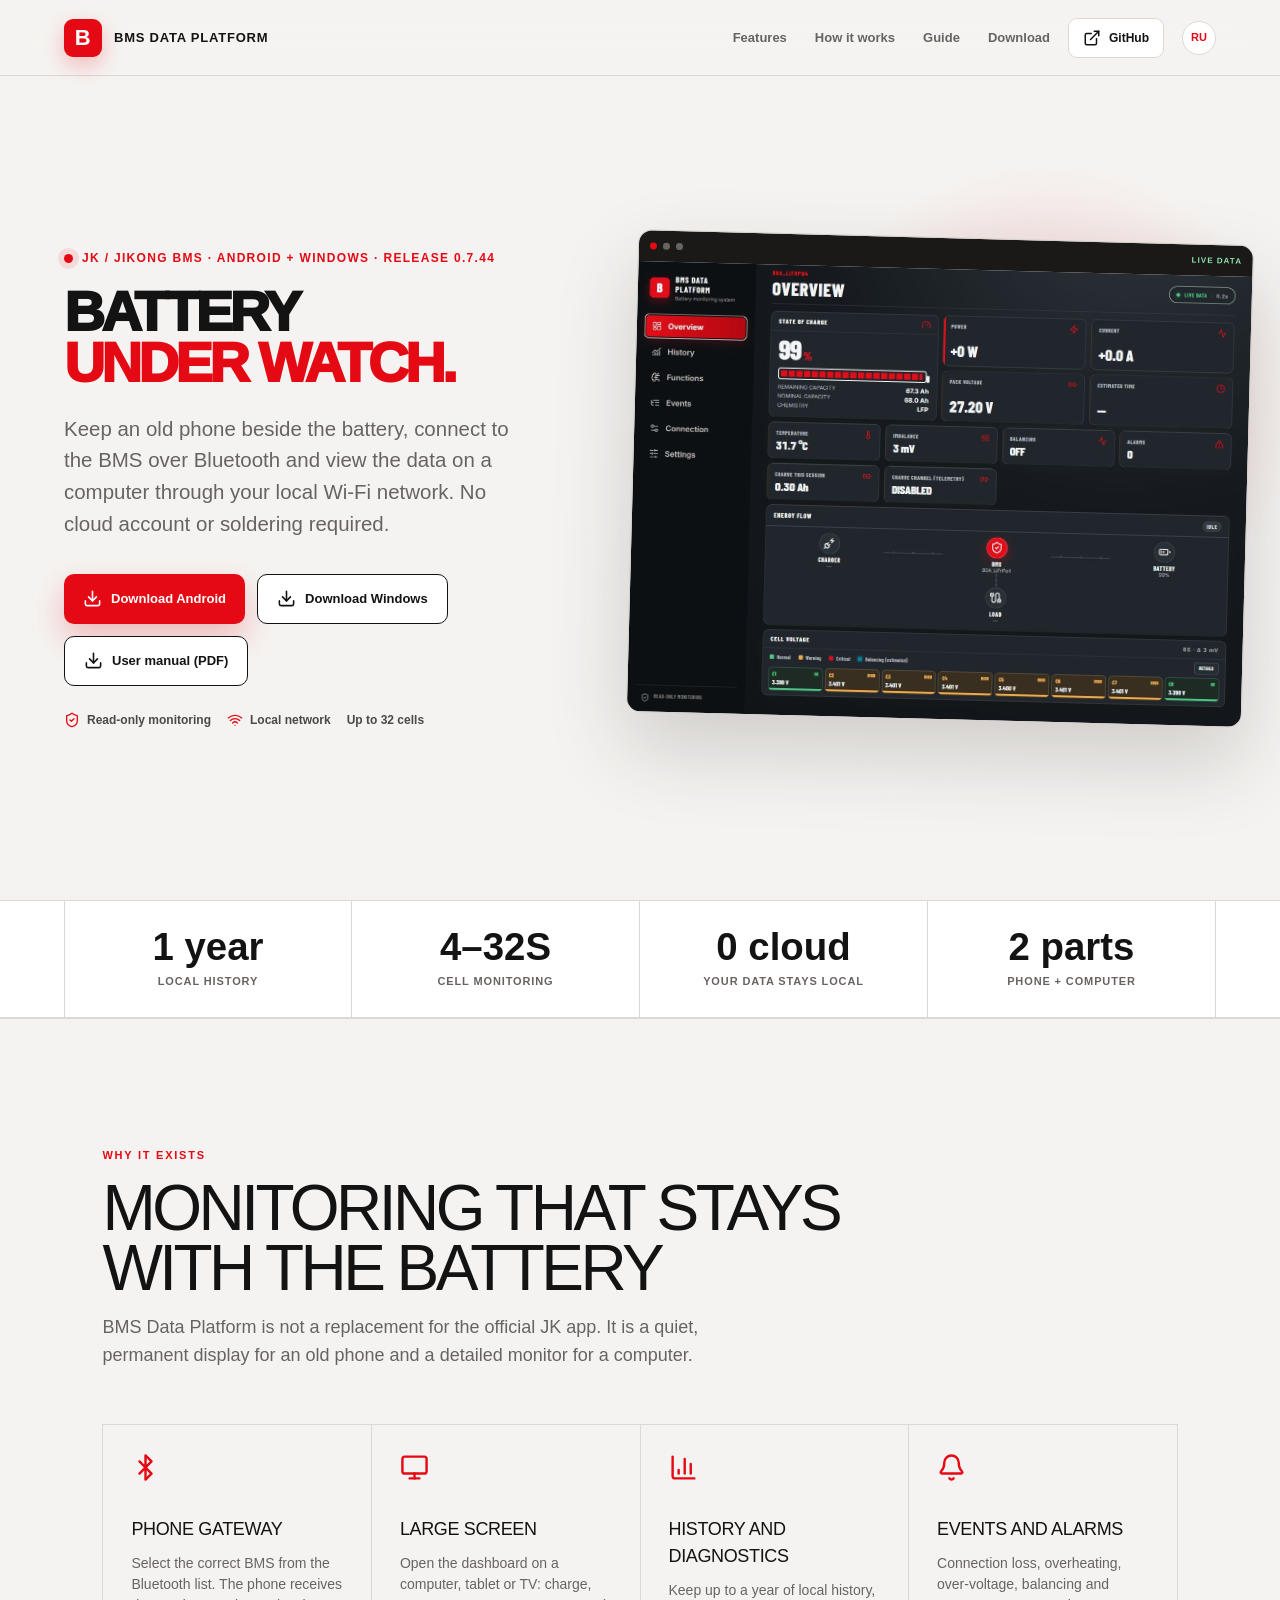
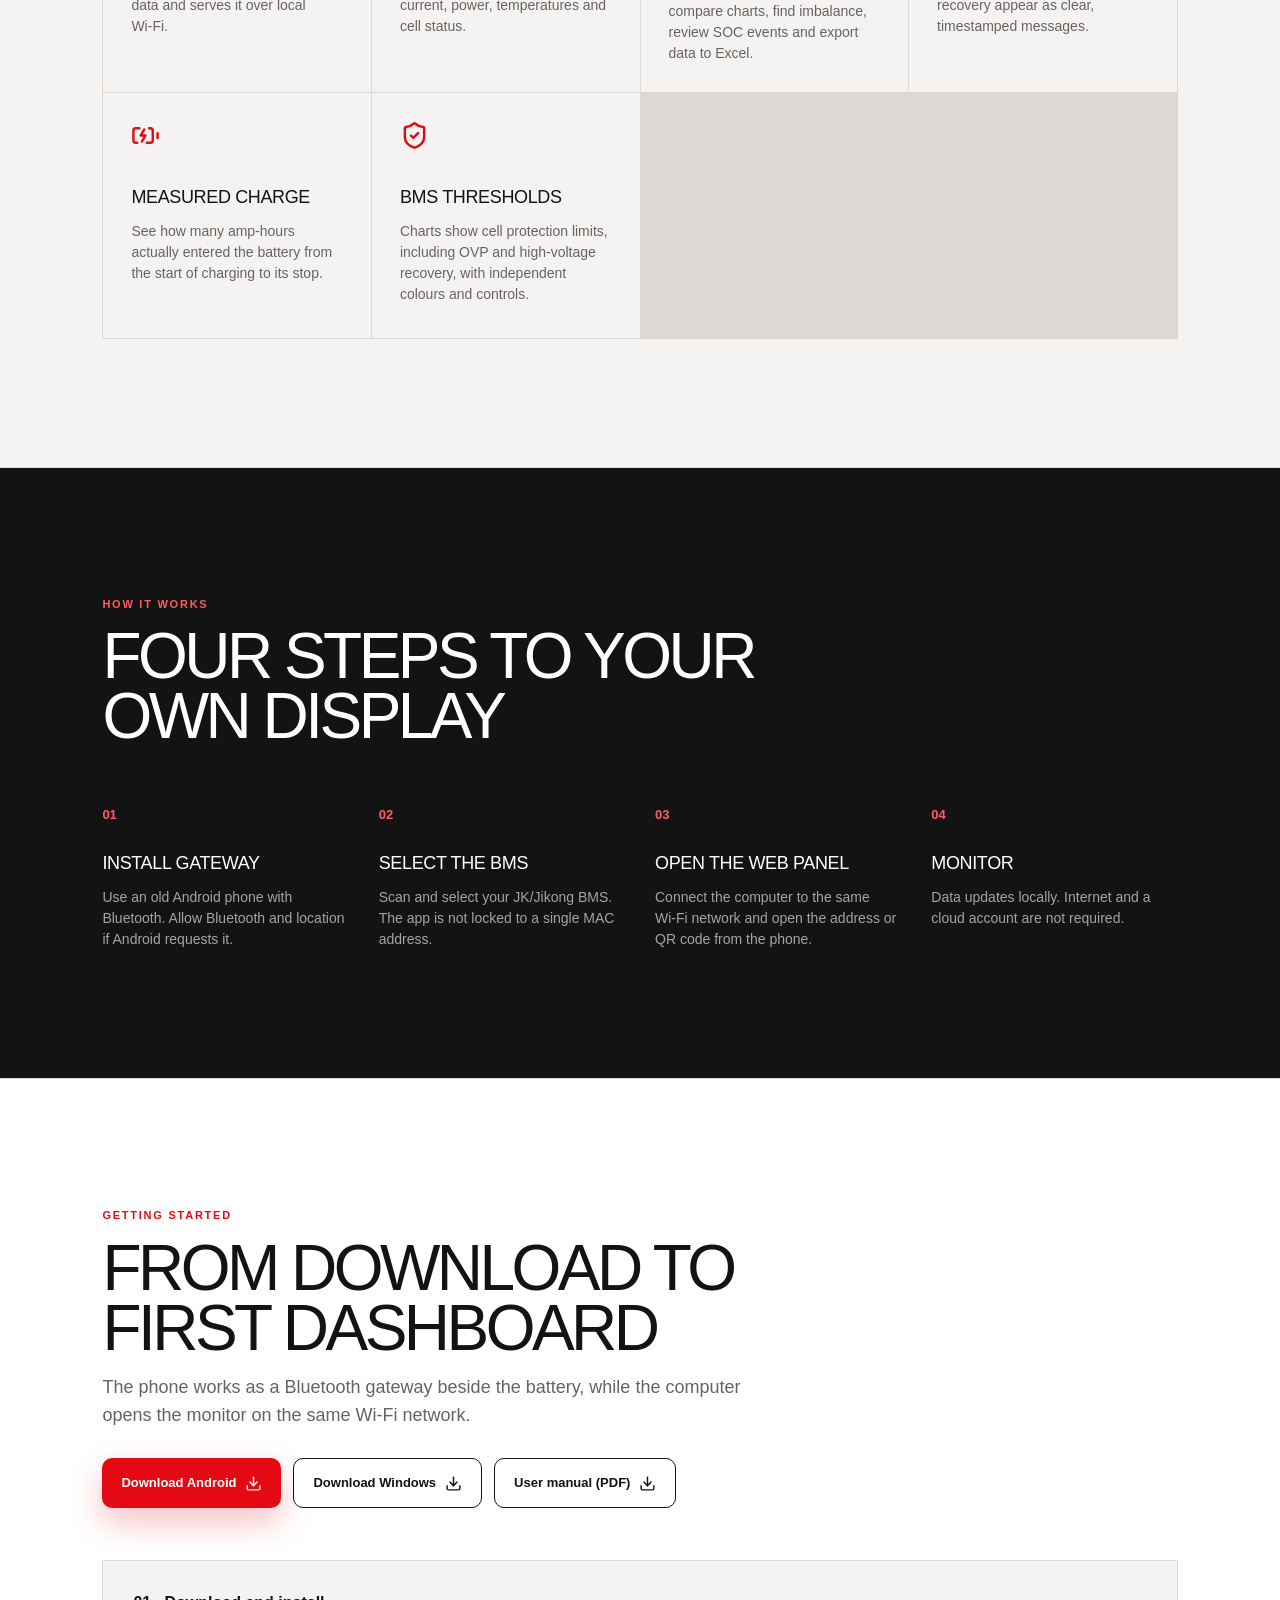
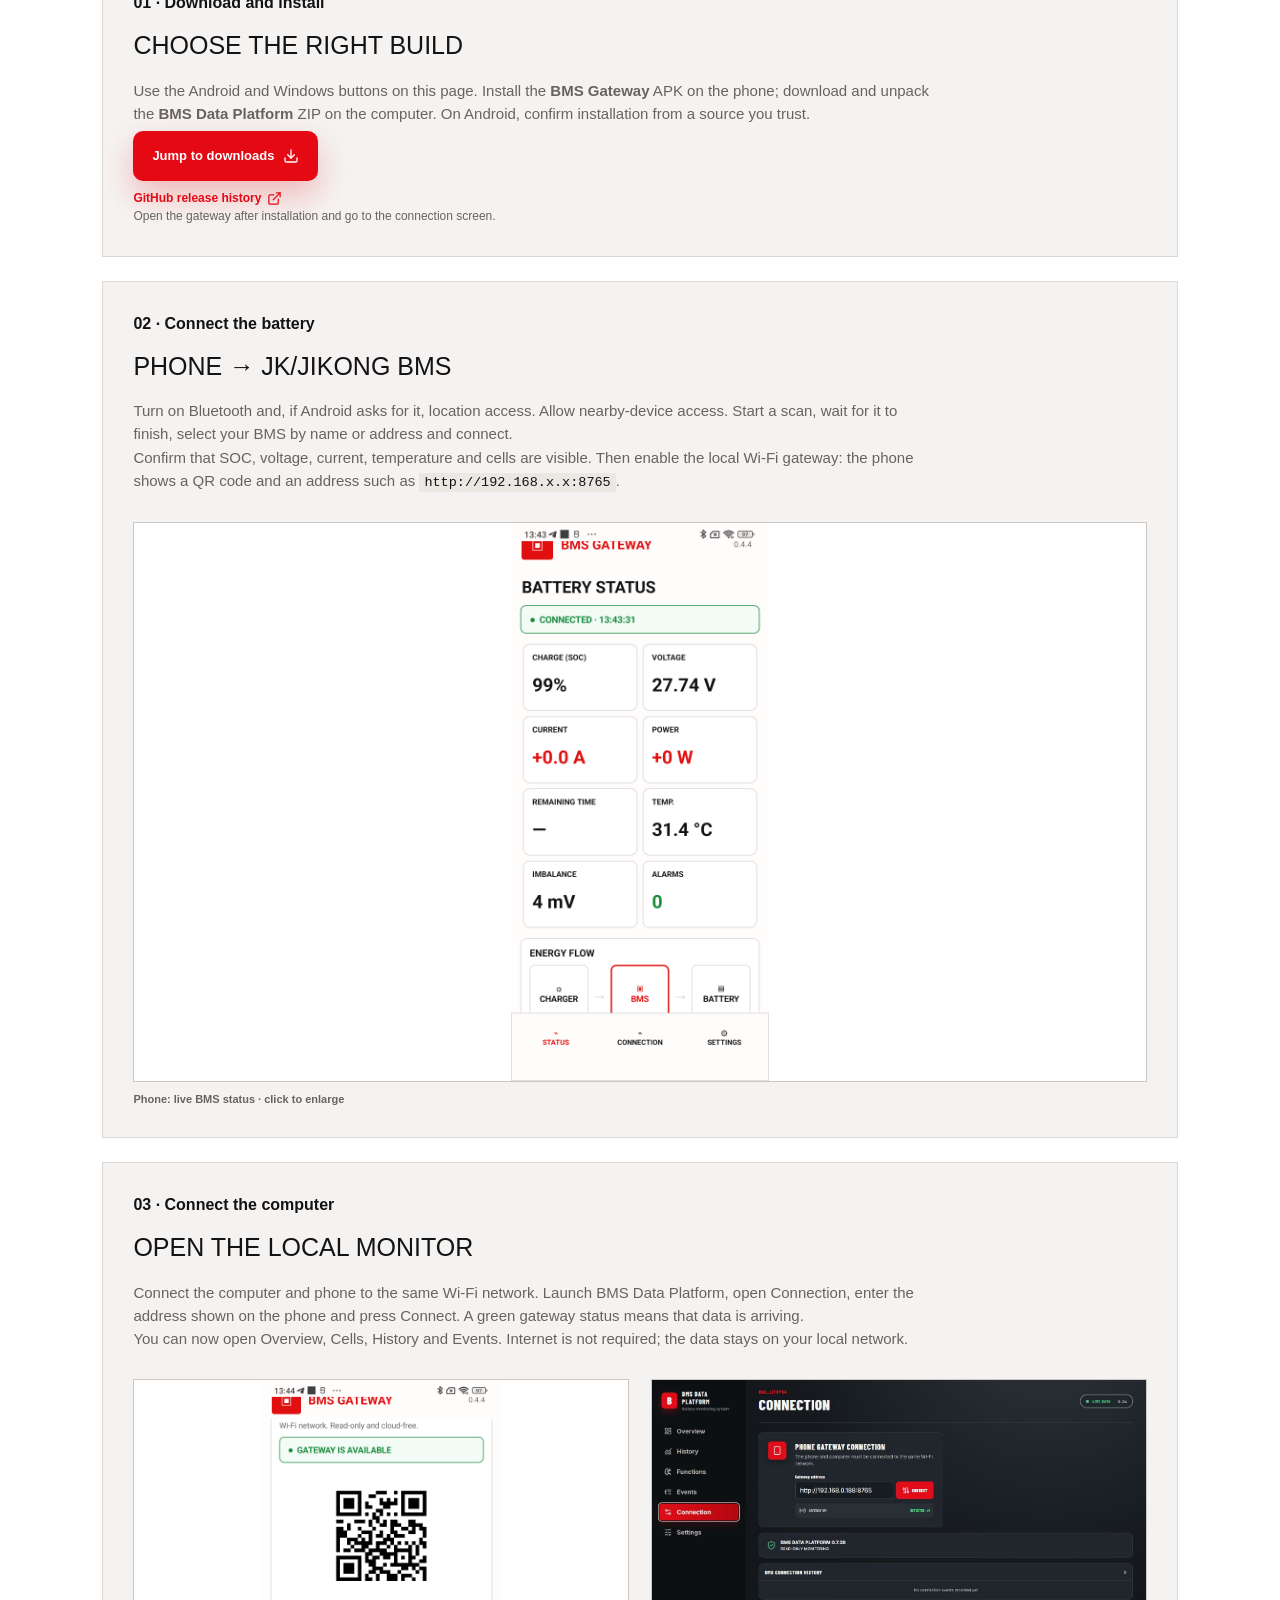
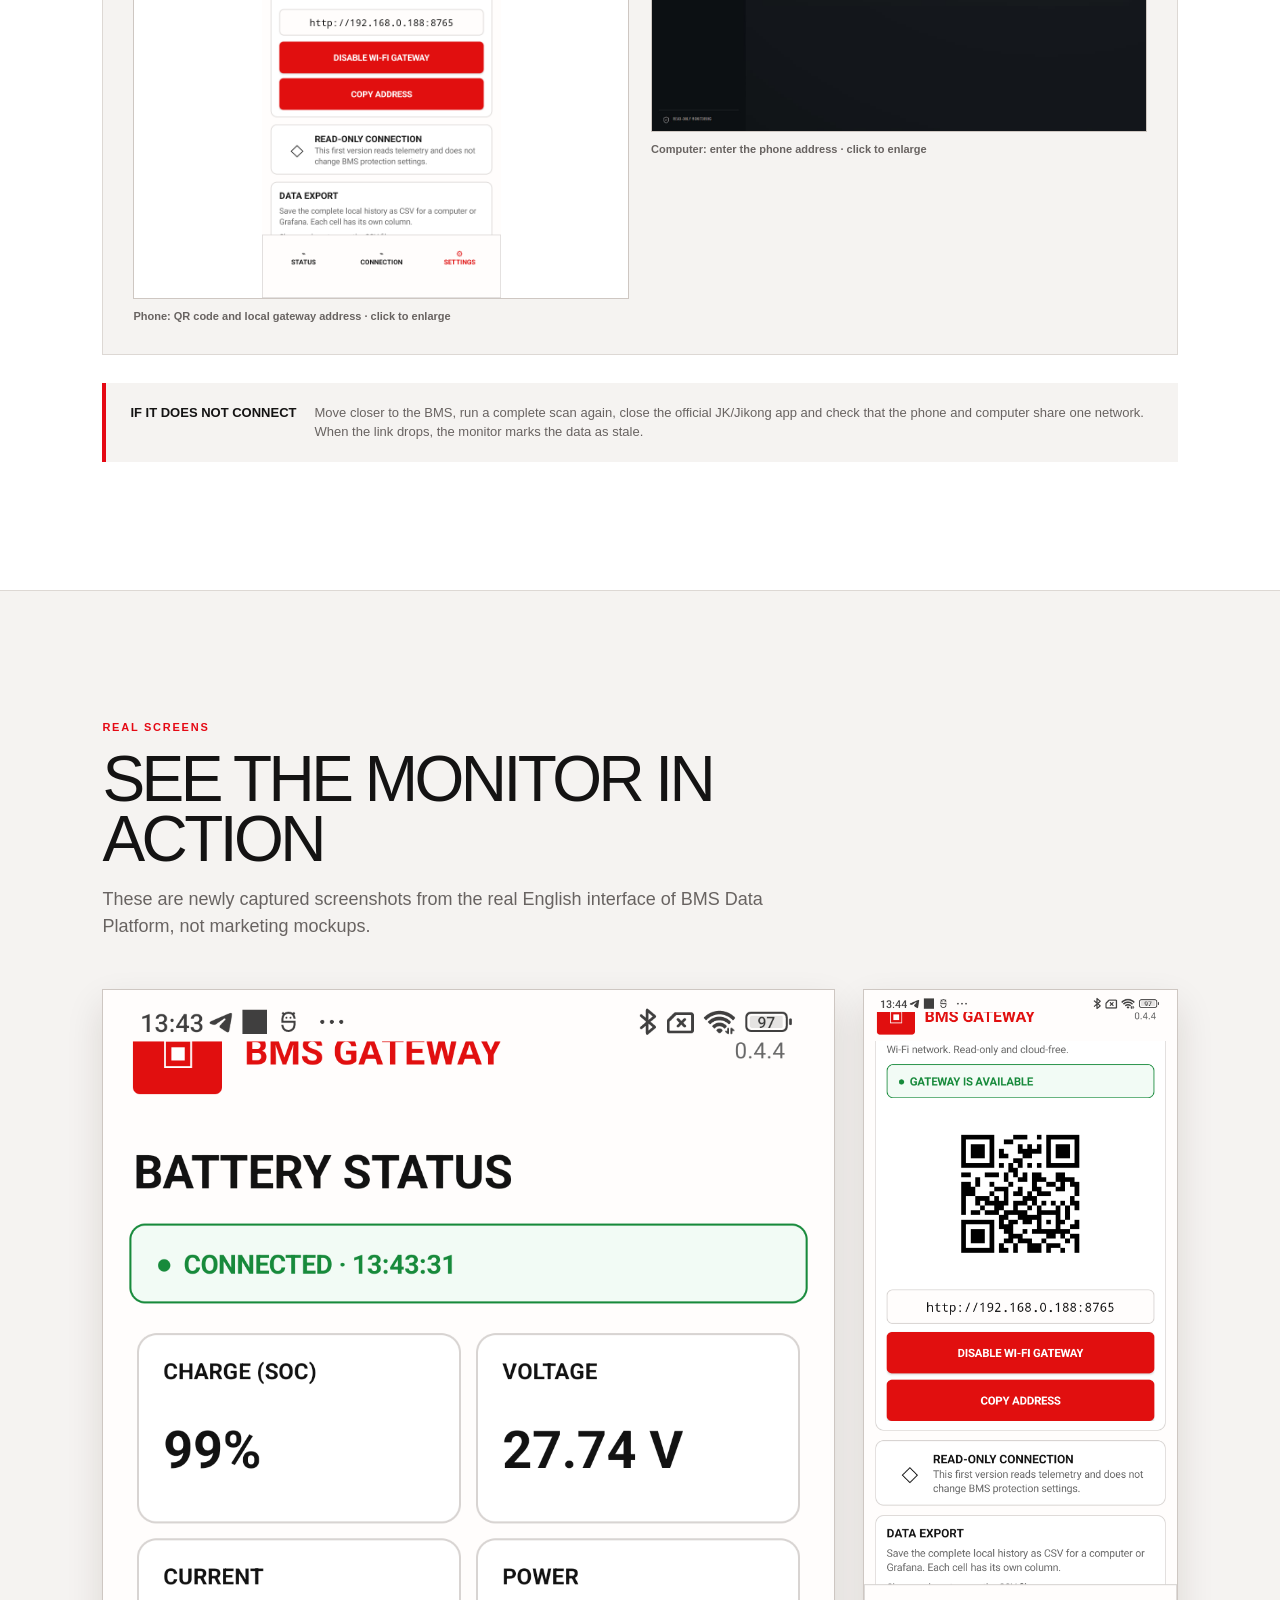
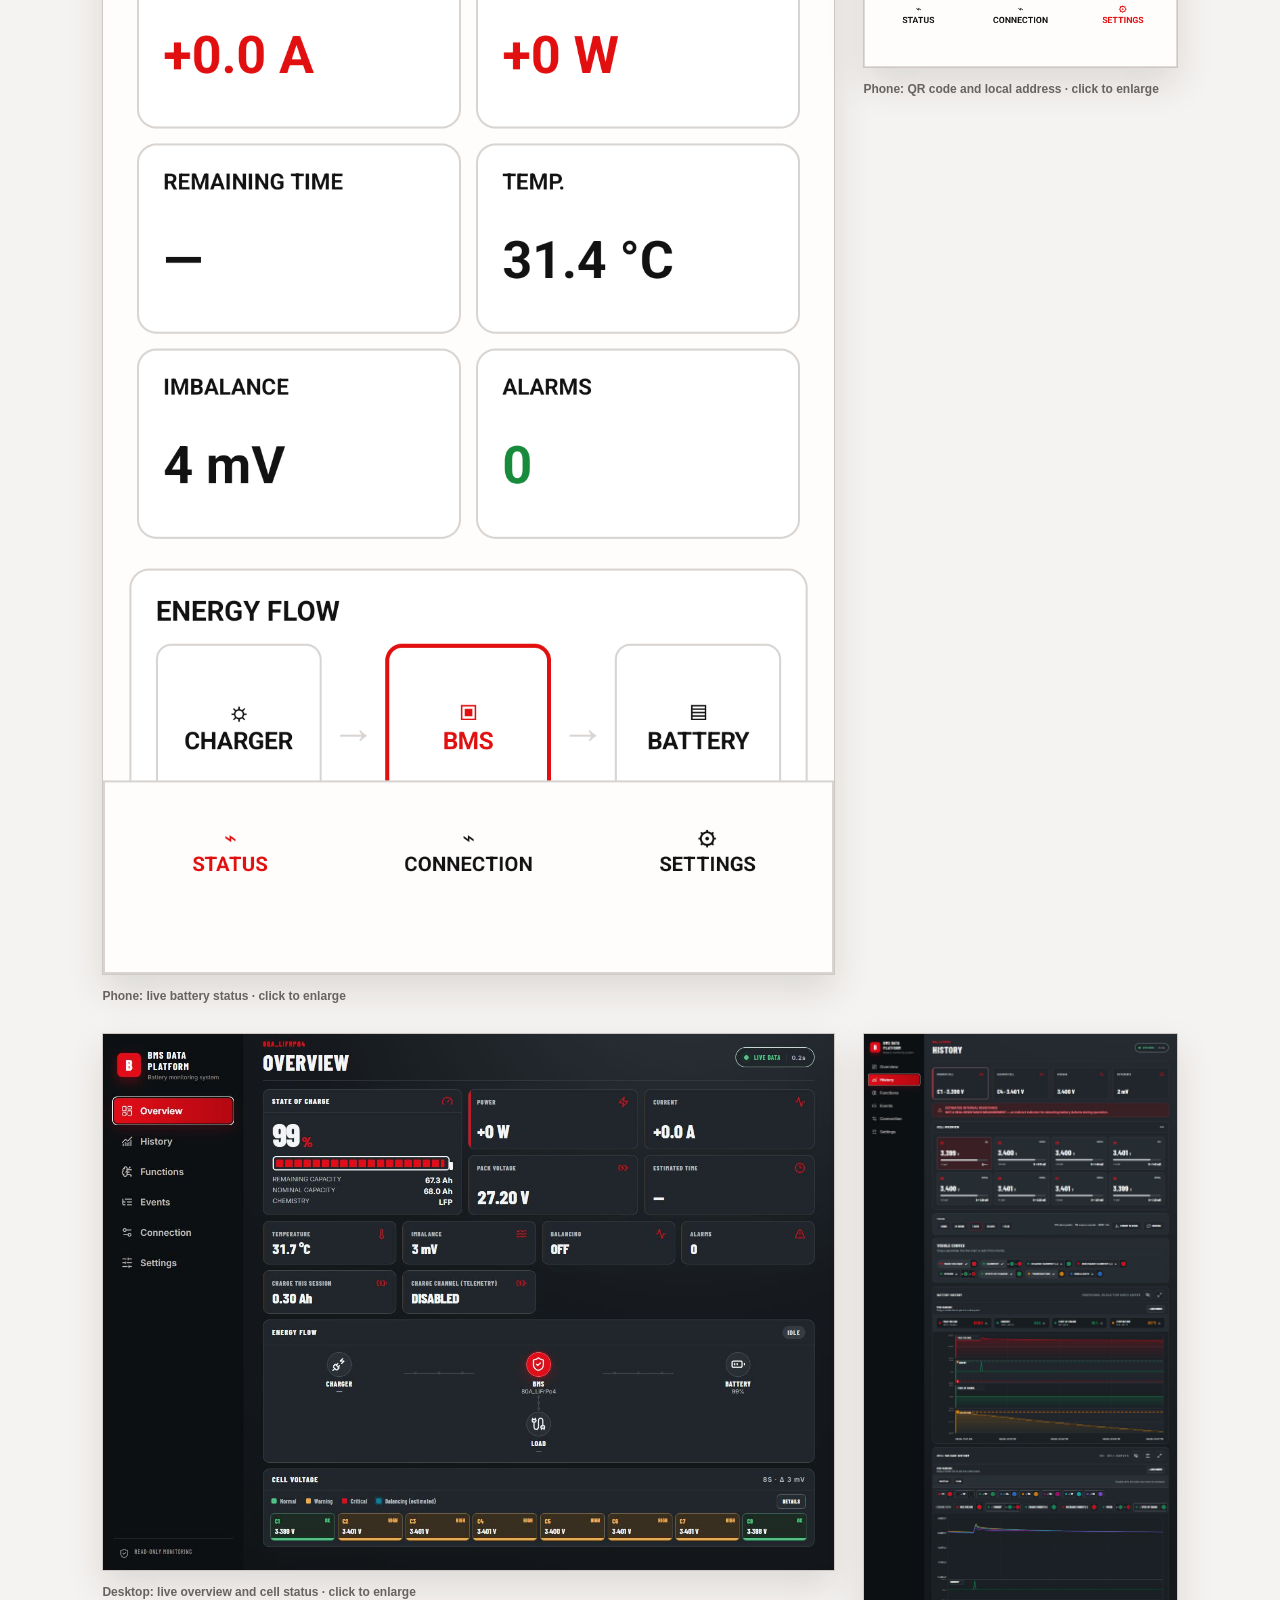
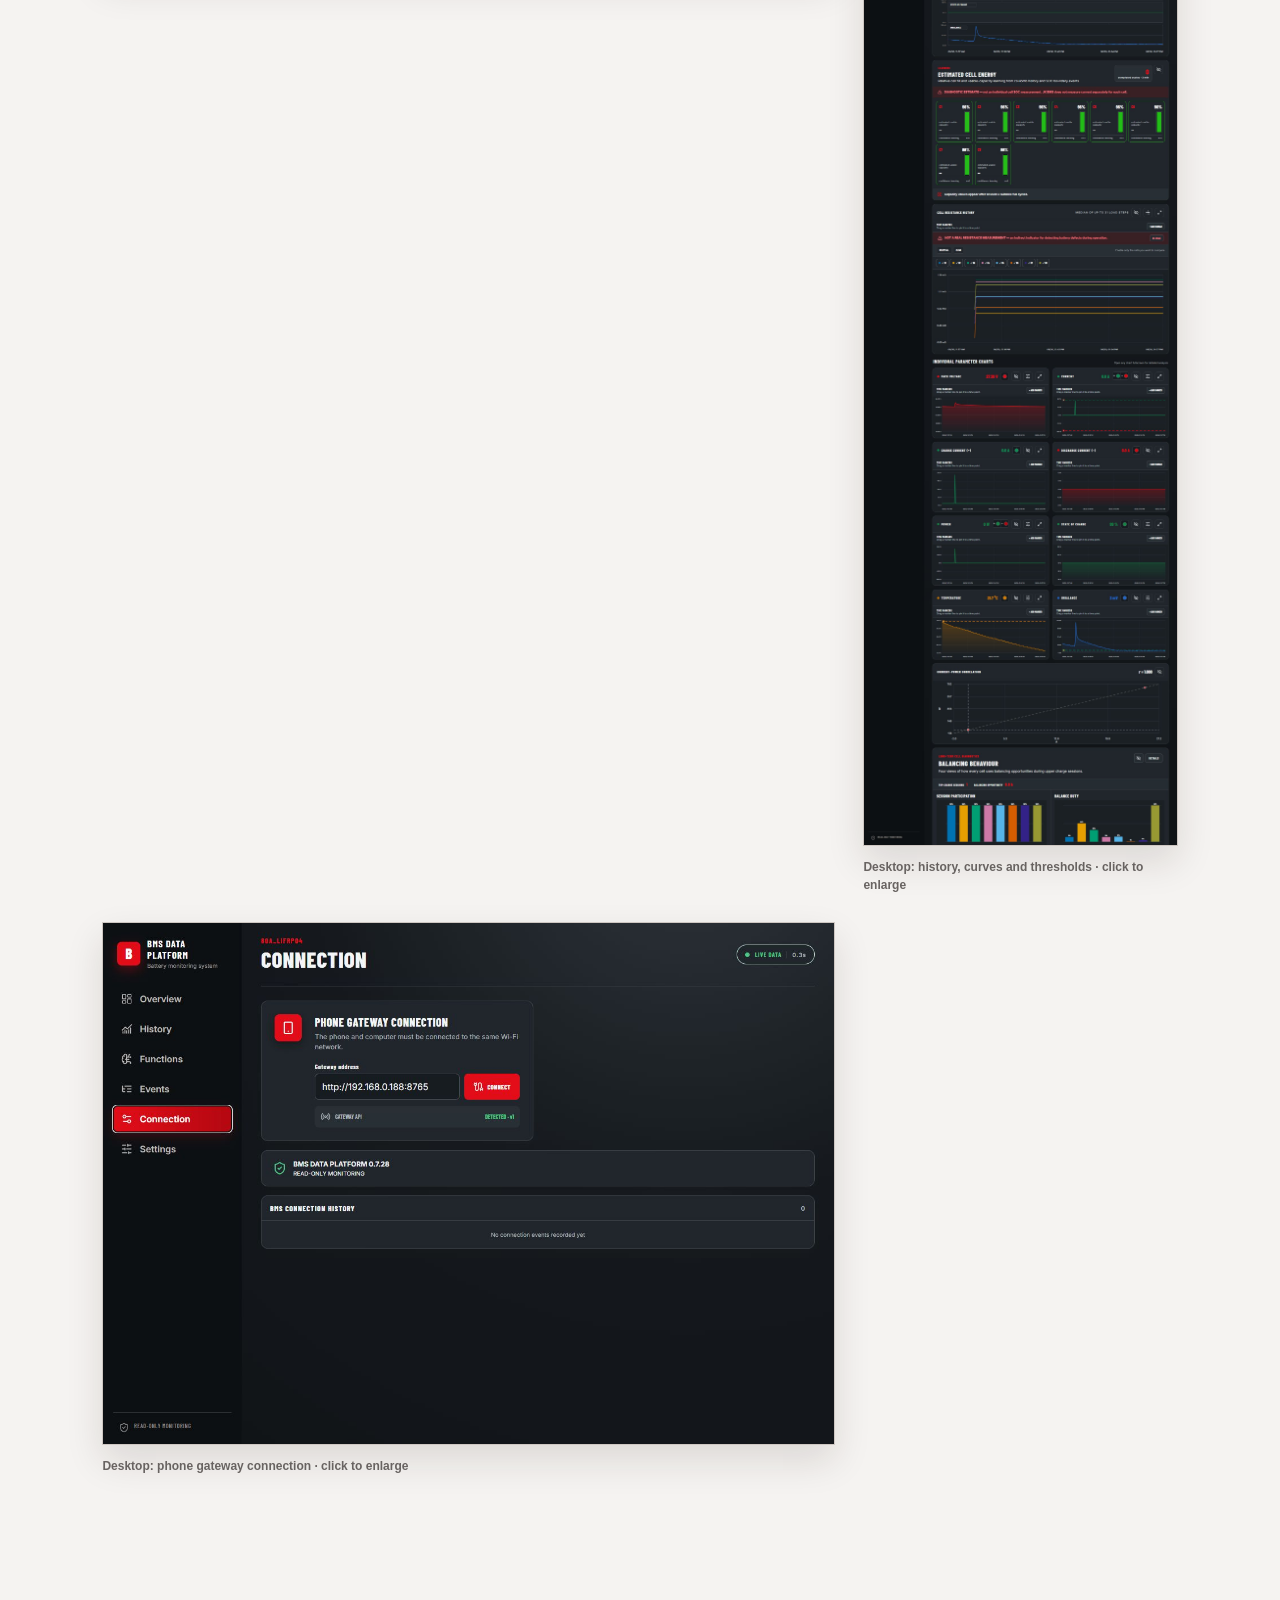
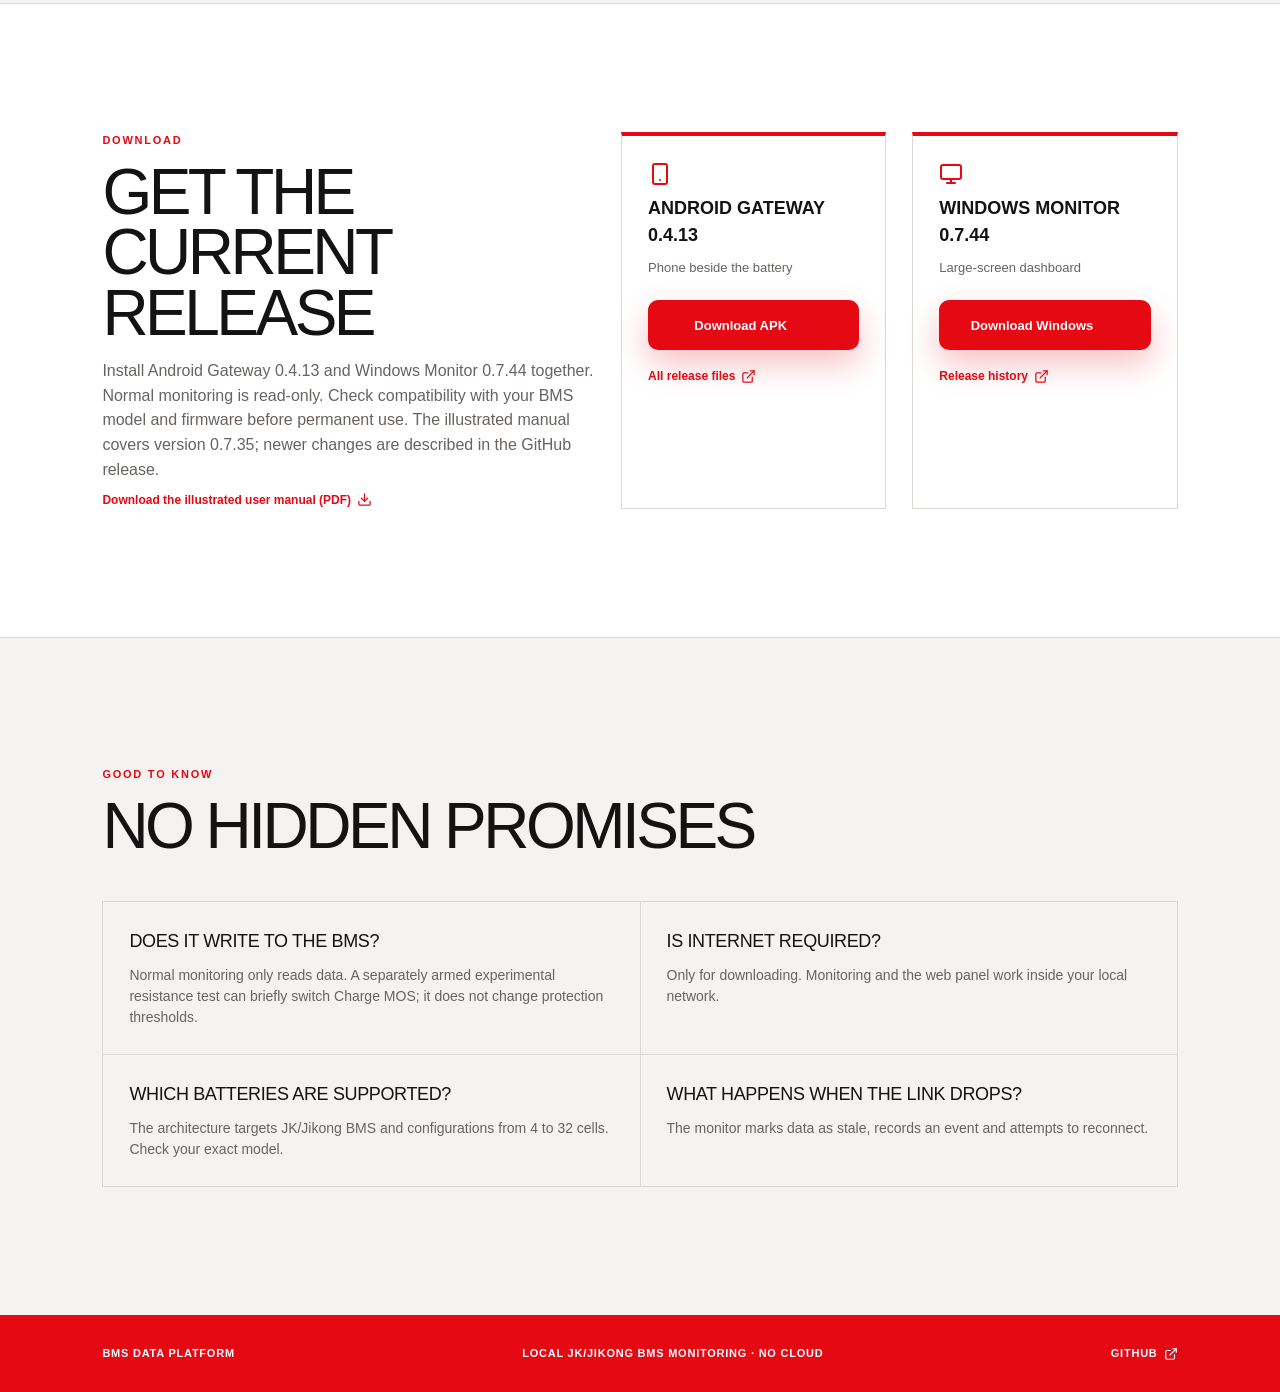
==== commit 5b2d8617: "Update English and Russian downloads for 0.7.44 and Gateway 0.4.13" ====
--- a/index.html
+++ b/index.html
@@ -1,2 +1,2 @@
 <!DOCTYPE html><html lang="en"><head><meta charSet="utf-8"/><meta name="viewport" content="width=device-width, initial-scale=1"/><link rel="preload" href="/desktop-overview.png" as="image"/><link rel="stylesheet" href="/_next/static/css/index.B_nz7eXu.css" data-rsc-css-href="/_next/static/css/index.B_nz7eXu.css" data-precedence="vite-rsc/importer-resources"/><link rel="modulepreload" fetchPriority="low" href="/_next/static/chunks/index-DTx-jmQl.js"/><script src="/_next/static/chunks/rolldown-runtime-C60lm6uB.js" type="module" async=""></script><script src="/_next/static/chunks/framework-D_rUT4EX.js" type="module" async=""></script><link rel="modulepreload" href="/_next/static/chunks/layout-segment-context-GzjRrCfj.js" crossorigin=""/><link rel="modulepreload" href="/_next/static/chunks/Icon-DGqOihj9.js" crossorigin=""/><link rel="modulepreload" href="/_next/static/chunks/LightboxImage-9a_vE-aG.js" crossorigin=""/><title>BMS Data Platform — JK/Jikong BMS monitoring</title><meta name="description" content="A read-only Android Bluetooth gateway and Windows dashboard for JK/Jikong BMS, with local history, charts and diagnostics."/><script>Object.assign(((self[Symbol.for("vinext.navigationRuntime")]??={bootstrap:{routeManifest:null},functions:{}}).bootstrap.rsc??={rsc:[]}),{params:{},nav:{"pathname":"/","searchParams":[]}})</script><link rel="modulepreload" href="/_next/static/chunks/index-DTx-jmQl.js" />
-</head><body><main><header class="site-header"><a class="brand" href="#top" aria-label="BMS Data Platform — home"><span>B</span><strong>BMS DATA PLATFORM</strong></a><nav aria-label="Main navigation"><a href="#features">Features</a><a href="#how">How it works</a><a href="#guide">Guide</a><a href="#download">Download</a></nav><a class="header-github" href="https://github.com/zayants/bms-data-platform/releases/tag/v0.7.38" target="_blank" rel="noreferrer"><svg xmlns="http://www.w3.org/2000/svg" width="18" height="18" viewBox="0 0 24 24" fill="none" stroke="currentColor" stroke-width="2" stroke-linecap="round" stroke-linejoin="round" class="lucide lucide-external-link" aria-hidden="true"><path d="M15 3h6v6"></path><path d="M10 14 21 3"></path><path d="M18 13v6a2 2 0 0 1-2 2H5a2 2 0 0 1-2-2V8a2 2 0 0 1 2-2h6"></path></svg> GitHub</a><a class="lang-switch" href="/ru" aria-label="Open Russian version">RU</a></header><section id="top" class="hero"><div class="hero-copy"><div class="eyebrow"><span></span> JK / Jikong BMS · Android + Windows · release 0.7.38</div><h1>Battery<br/><em>under watch.</em></h1><p class="lead">Keep an old phone beside the battery, connect to the BMS over Bluetooth and view the data on a computer through your local Wi‑Fi network. No cloud account or soldering required.</p><div class="hero-actions"><a class="button primary" href="https://github.com/zayants/bms-data-platform/releases/download/v0.7.38/BMS-Gateway-0.4.11-Android.apk"><svg xmlns="http://www.w3.org/2000/svg" width="19" height="19" viewBox="0 0 24 24" fill="none" stroke="currentColor" stroke-width="2" stroke-linecap="round" stroke-linejoin="round" class="lucide lucide-download" aria-hidden="true"><path d="M12 15V3"></path><path d="M21 15v4a2 2 0 0 1-2 2H5a2 2 0 0 1-2-2v-4"></path><path d="m7 10 5 5 5-5"></path></svg> Download Android</a><a class="button secondary" href="https://github.com/zayants/bms-data-platform/releases/download/v0.7.38/BMS-Data-Platform-0.7.38-Windows-x64.zip"><svg xmlns="http://www.w3.org/2000/svg" width="19" height="19" viewBox="0 0 24 24" fill="none" stroke="currentColor" stroke-width="2" stroke-linecap="round" stroke-linejoin="round" class="lucide lucide-download" aria-hidden="true"><path d="M12 15V3"></path><path d="M21 15v4a2 2 0 0 1-2 2H5a2 2 0 0 1-2-2v-4"></path><path d="m7 10 5 5 5-5"></path></svg> Download Windows</a><a class="button secondary" href="/manuals/BMS_Data_Platform_User_Manual_EN_v0.7.35.pdf"><svg xmlns="http://www.w3.org/2000/svg" width="19" height="19" viewBox="0 0 24 24" fill="none" stroke="currentColor" stroke-width="2" stroke-linecap="round" stroke-linejoin="round" class="lucide lucide-download" aria-hidden="true"><path d="M12 15V3"></path><path d="M21 15v4a2 2 0 0 1-2 2H5a2 2 0 0 1-2-2v-4"></path><path d="m7 10 5 5 5-5"></path></svg> User manual (PDF)</a></div><div class="trust-row"><span><svg xmlns="http://www.w3.org/2000/svg" width="24" height="24" viewBox="0 0 24 24" fill="none" stroke="currentColor" stroke-width="2" stroke-linecap="round" stroke-linejoin="round" class="lucide lucide-shield-check" aria-hidden="true"><path d="M20 13c0 5-3.5 7.5-7.66 8.95a1 1 0 0 1-.67-.01C7.5 20.5 4 18 4 13V6a1 1 0 0 1 1-1c2 0 4.5-1.2 6.24-2.72a1.17 1.17 0 0 1 1.52 0C14.51 3.81 17 5 19 5a1 1 0 0 1 1 1z"></path><path d="m9 12 2 2 4-4"></path></svg> Read-only monitoring</span><span><svg xmlns="http://www.w3.org/2000/svg" width="24" height="24" viewBox="0 0 24 24" fill="none" stroke="currentColor" stroke-width="2" stroke-linecap="round" stroke-linejoin="round" class="lucide lucide-wifi" aria-hidden="true"><path d="M12 20h.01"></path><path d="M2 8.82a15 15 0 0 1 20 0"></path><path d="M5 12.859a10 10 0 0 1 14 0"></path><path d="M8.5 16.429a5 5 0 0 1 7 0"></path></svg> Local network</span><span>Up to 32 cells</span></div></div><div class="hero-product" aria-label="Real BMS Data Platform screens"><div class="screen-window"><div class="window-bar"><i></i><i></i><i></i><span>LIVE DATA</span></div><img src="/desktop-overview.png" alt="Real BMS Monitor screen with charge, power and cells"/></div></div></section><section class="proof-strip" aria-label="Key capabilities"><div><strong>1 year</strong><span>local history</span></div><div><strong>4–32S</strong><span>cell monitoring</span></div><div><strong>0 cloud</strong><span>your data stays local</span></div><div><strong>2 parts</strong><span>phone + computer</span></div></section><section id="features" class="section features-section"><div class="section-kicker">Why it exists</div><h2>Monitoring that stays with the battery</h2><p class="section-intro">BMS Data Platform is not a replacement for the official JK app. It is a quiet, permanent display for an old phone and a detailed monitor for a computer.</p><div class="feature-grid"><article><svg xmlns="http://www.w3.org/2000/svg" width="24" height="24" viewBox="0 0 24 24" fill="none" stroke="currentColor" stroke-width="2" stroke-linecap="round" stroke-linejoin="round" class="lucide lucide-bluetooth" aria-hidden="true"><path d="m7 7 10 10-5 5V2l5 5L7 17"></path></svg><h3>Phone gateway</h3><p>Select the correct BMS from the Bluetooth list. The phone receives data and serves it over local Wi‑Fi.</p></article><article><svg xmlns="http://www.w3.org/2000/svg" width="24" height="24" viewBox="0 0 24 24" fill="none" stroke="currentColor" stroke-width="2" stroke-linecap="round" stroke-linejoin="round" class="lucide lucide-monitor" aria-hidden="true"><rect width="20" height="14" x="2" y="3" rx="2"></rect><line x1="8" x2="16" y1="21" y2="21"></line><line x1="12" x2="12" y1="17" y2="21"></line></svg><h3>Large screen</h3><p>Open the dashboard on a computer, tablet or TV: charge, current, power, temperatures and cell status.</p></article><article><svg xmlns="http://www.w3.org/2000/svg" width="24" height="24" viewBox="0 0 24 24" fill="none" stroke="currentColor" stroke-width="2" stroke-linecap="round" stroke-linejoin="round" class="lucide lucide-chart-column" aria-hidden="true"><path d="M3 3v16a2 2 0 0 0 2 2h16"></path><path d="M18 17V9"></path><path d="M13 17V5"></path><path d="M8 17v-3"></path></svg><h3>History and diagnostics</h3><p>Keep up to a year of local history, compare charts, find imbalance, review SOC events and export data to Excel.</p></article><article><svg xmlns="http://www.w3.org/2000/svg" width="24" height="24" viewBox="0 0 24 24" fill="none" stroke="currentColor" stroke-width="2" stroke-linecap="round" stroke-linejoin="round" class="lucide lucide-bell" aria-hidden="true"><path d="M10.268 21a2 2 0 0 0 3.464 0"></path><path d="M3.262 15.326A1 1 0 0 0 4 17h16a1 1 0 0 0 .74-1.673C19.41 13.956 18 12.499 18 8A6 6 0 0 0 6 8c0 4.499-1.411 5.956-2.738 7.326"></path></svg><h3>Events and alarms</h3><p>Connection loss, overheating, over-voltage, balancing and recovery appear as clear, timestamped messages.</p></article><article><svg xmlns="http://www.w3.org/2000/svg" width="24" height="24" viewBox="0 0 24 24" fill="none" stroke="currentColor" stroke-width="2" stroke-linecap="round" stroke-linejoin="round" class="lucide lucide-battery-charging" aria-hidden="true"><path d="m11 7-3 5h4l-3 5"></path><path d="M14.856 6H16a2 2 0 0 1 2 2v8a2 2 0 0 1-2 2h-2.935"></path><path d="M22 14v-4"></path><path d="M5.14 18H4a2 2 0 0 1-2-2V8a2 2 0 0 1 2-2h2.936"></path></svg><h3>Measured charge</h3><p>See how many amp-hours actually entered the battery from the start of charging to its stop.</p></article><article><svg xmlns="http://www.w3.org/2000/svg" width="24" height="24" viewBox="0 0 24 24" fill="none" stroke="currentColor" stroke-width="2" stroke-linecap="round" stroke-linejoin="round" class="lucide lucide-shield-check" aria-hidden="true"><path d="M20 13c0 5-3.5 7.5-7.66 8.95a1 1 0 0 1-.67-.01C7.5 20.5 4 18 4 13V6a1 1 0 0 1 1-1c2 0 4.5-1.2 6.24-2.72a1.17 1.17 0 0 1 1.52 0C14.51 3.81 17 5 19 5a1 1 0 0 1 1 1z"></path><path d="m9 12 2 2 4-4"></path></svg><h3>BMS thresholds</h3><p>Charts show cell protection limits, including OVP and high-voltage recovery, with independent colours and controls.</p></article></div></section><section id="how" class="section how-section"><div class="section-kicker">How it works</div><h2>Four steps to your own display</h2><div class="steps"><div><b>01</b><h3>Install Gateway</h3><p>Use an old Android phone with Bluetooth. Allow Bluetooth and location if Android requests it.</p></div><div><b>02</b><h3>Select the BMS</h3><p>Scan and select your JK/Jikong BMS. The app is not locked to a single MAC address.</p></div><div><b>03</b><h3>Open the web panel</h3><p>Connect the computer to the same Wi‑Fi network and open the address or QR code from the phone.</p></div><div><b>04</b><h3>Monitor</h3><p>Data updates locally. Internet and a cloud account are not required.</p></div></div></section><section id="guide" class="section guide-section"><div class="section-kicker">Getting started</div><h2>From download to first dashboard</h2><p class="section-intro">The phone works as a Bluetooth gateway beside the battery, while the computer opens the monitor on the same Wi‑Fi network.</p><div class="guide-download-actions" aria-label="Download apps and manual before starting"><a class="button primary" href="https://github.com/zayants/bms-data-platform/releases/download/v0.7.38/BMS-Gateway-0.4.11-Android.apk">Download Android <svg xmlns="http://www.w3.org/2000/svg" width="17" height="17" viewBox="0 0 24 24" fill="none" stroke="currentColor" stroke-width="2" stroke-linecap="round" stroke-linejoin="round" class="lucide lucide-download" aria-hidden="true"><path d="M12 15V3"></path><path d="M21 15v4a2 2 0 0 1-2 2H5a2 2 0 0 1-2-2v-4"></path><path d="m7 10 5 5 5-5"></path></svg></a><a class="button secondary" href="https://github.com/zayants/bms-data-platform/releases/download/v0.7.38/BMS-Data-Platform-0.7.38-Windows-x64.zip">Download Windows <svg xmlns="http://www.w3.org/2000/svg" width="17" height="17" viewBox="0 0 24 24" fill="none" stroke="currentColor" stroke-width="2" stroke-linecap="round" stroke-linejoin="round" class="lucide lucide-download" aria-hidden="true"><path d="M12 15V3"></path><path d="M21 15v4a2 2 0 0 1-2 2H5a2 2 0 0 1-2-2v-4"></path><path d="m7 10 5 5 5-5"></path></svg></a><a class="button secondary" href="/manuals/BMS_Data_Platform_User_Manual_EN_v0.7.35.pdf">User manual (PDF) <svg xmlns="http://www.w3.org/2000/svg" width="17" height="17" viewBox="0 0 24 24" fill="none" stroke="currentColor" stroke-width="2" stroke-linecap="round" stroke-linejoin="round" class="lucide lucide-download" aria-hidden="true"><path d="M12 15V3"></path><path d="M21 15v4a2 2 0 0 1-2 2H5a2 2 0 0 1-2-2v-4"></path><path d="m7 10 5 5 5-5"></path></svg></a></div><div class="guide-list"><article class="guide-step"><div class="guide-copy"><b>01 · Download and install</b><h3>Choose the right build</h3><p>Use the Android and Windows buttons on this page. Install the <strong>BMS Gateway</strong> APK on the phone; download and unpack the <strong>BMS Data Platform</strong> ZIP on the computer. On Android, confirm installation from a source you trust.</p><a class="button primary" href="#download">Jump to downloads <svg xmlns="http://www.w3.org/2000/svg" width="16" height="16" viewBox="0 0 24 24" fill="none" stroke="currentColor" stroke-width="2" stroke-linecap="round" stroke-linejoin="round" class="lucide lucide-download" aria-hidden="true"><path d="M12 15V3"></path><path d="M21 15v4a2 2 0 0 1-2 2H5a2 2 0 0 1-2-2v-4"></path><path d="m7 10 5 5 5-5"></path></svg></a><a class="text-link" href="https://github.com/zayants/bms-data-platform/releases/tag/v0.7.38" target="_blank" rel="noreferrer">GitHub release history <svg xmlns="http://www.w3.org/2000/svg" width="15" height="15" viewBox="0 0 24 24" fill="none" stroke="currentColor" stroke-width="2" stroke-linecap="round" stroke-linejoin="round" class="lucide lucide-external-link" aria-hidden="true"><path d="M15 3h6v6"></path><path d="M10 14 21 3"></path><path d="M18 13v6a2 2 0 0 1-2 2H5a2 2 0 0 1-2-2V8a2 2 0 0 1 2-2h6"></path></svg></a><p class="guide-note">Open the gateway after installation and go to the connection screen.</p></div></article><article class="guide-step"><div class="guide-copy"><b>02 · Connect the battery</b><h3>Phone → JK/Jikong BMS</h3><p>Turn on Bluetooth and, if Android asks for it, location access. Allow nearby-device access. Start a scan, wait for it to finish, select your BMS by name or address and connect.</p><p>Confirm that SOC, voltage, current, temperature and cells are visible. Then enable the local Wi‑Fi gateway: the phone shows a QR code and an address such as <code>http://192.168.x.x:8765</code>.</p></div><figure><button class="zoomable-image" type="button" aria-label="Увеличить изображение: Real English BMS Gateway battery status screen"><img src="/android-status-en.png" alt="Real English BMS Gateway battery status screen"/></button><figcaption>Phone: live BMS status · click to enlarge</figcaption></figure></article><article class="guide-step"><div class="guide-copy"><b>03 · Connect the computer</b><h3>Open the local monitor</h3><p>Connect the computer and phone to the same Wi‑Fi network. Launch BMS Data Platform, open Connection, enter the address shown on the phone and press Connect. A green gateway status means that data is arriving.</p><p>You can now open Overview, Cells, History and Events. Internet is not required; the data stays on your local network.</p></div><div class="guide-pair"><figure><button class="zoomable-image" type="button" aria-label="Увеличить изображение: Real English BMS Gateway QR code and local address"><img src="/android-settings-en.png" alt="Real English BMS Gateway QR code and local address"/></button><figcaption>Phone: QR code and local gateway address · click to enlarge</figcaption></figure><figure><button class="zoomable-image" type="button" aria-label="Увеличить изображение: Computer connection screen for the phone gateway"><img src="/guide-desktop-connection.png" alt="Computer connection screen for the phone gateway"/></button><figcaption>Computer: enter the phone address · click to enlarge</figcaption></figure></div></article></div><div class="guide-troubles"><strong>If it does not connect</strong><span>Move closer to the BMS, run a complete scan again, close the official JK/Jikong app and check that the phone and computer share one network. When the link drops, the monitor marks the data as stale.</span></div></section><section class="section screenshots-section"><div class="section-kicker">Real screens</div><h2>See the monitor in action</h2><p class="section-intro">These are newly captured screenshots from the real English interface of BMS Data Platform, not marketing mockups.</p><div class="shot-grid"><figure><button class="zoomable-image" type="button" aria-label="Увеличить изображение: Real English BMS Gateway status"><img src="/android-status-en.png" alt="Real English BMS Gateway status"/></button><figcaption>Phone: live battery status · click to enlarge</figcaption></figure><figure><button class="zoomable-image" type="button" aria-label="Увеличить изображение: Real English BMS Gateway local Wi-Fi gateway"><img src="/android-settings-en.png" alt="Real English BMS Gateway local Wi-Fi gateway"/></button><figcaption>Phone: QR code and local address · click to enlarge</figcaption></figure><figure><button class="zoomable-image" type="button" aria-label="Увеличить изображение: Real English BMS Data Platform overview"><img src="/desktop-overview.png" alt="Real English BMS Data Platform overview"/></button><figcaption>Desktop: live overview and cell status · click to enlarge</figcaption></figure><figure><button class="zoomable-image" type="button" aria-label="Увеличить изображение: Real English BMS Data Platform history screen"><img src="/desktop-history.png" alt="Real English BMS Data Platform history screen"/></button><figcaption>Desktop: history, curves and thresholds · click to enlarge</figcaption></figure><figure><button class="zoomable-image" type="button" aria-label="Увеличить изображение: Real English BMS Data Platform connection screen"><img src="/desktop-connection.png" alt="Real English BMS Data Platform connection screen"/></button><figcaption>Desktop: phone gateway connection · click to enlarge</figcaption></figure></div></section><section id="download" class="section download-section"><div><div class="section-kicker">Download</div><h2>Get the current release</h2><p>Install Android Gateway 0.4.11 and Windows Monitor 0.7.38 together. Normal monitoring is read-only. Check compatibility with your BMS model and firmware before permanent use. The illustrated manual covers version 0.7.35; newer changes are described in the GitHub release.</p><a class="text-link" href="/manuals/BMS_Data_Platform_User_Manual_EN_v0.7.35.pdf">Download the illustrated user manual (PDF) <svg xmlns="http://www.w3.org/2000/svg" width="15" height="15" viewBox="0 0 24 24" fill="none" stroke="currentColor" stroke-width="2" stroke-linecap="round" stroke-linejoin="round" class="lucide lucide-download" aria-hidden="true"><path d="M12 15V3"></path><path d="M21 15v4a2 2 0 0 1-2 2H5a2 2 0 0 1-2-2v-4"></path><path d="m7 10 5 5 5-5"></path></svg></a></div><div class="download-card"><svg xmlns="http://www.w3.org/2000/svg" width="24" height="24" viewBox="0 0 24 24" fill="none" stroke="currentColor" stroke-width="2" stroke-linecap="round" stroke-linejoin="round" class="lucide lucide-smartphone" aria-hidden="true"><rect width="14" height="20" x="5" y="2" rx="2" ry="2"></rect><path d="M12 18h.01"></path></svg><strong>Android Gateway 0.4.11</strong><span>Phone beside the battery</span><a class="button primary" href="https://github.com/zayants/bms-data-platform/releases/download/v0.7.38/BMS-Gateway-0.4.11-Android.apk">Download APK <svg xmlns="http://www.w3.org/2000/svg" width="17" height="17" viewBox="0 0 24 24" fill="none" stroke="currentColor" stroke-width="2" stroke-linecap="round" stroke-linejoin="round" class="lucide lucide-download" aria-hidden="true"><path d="M12 15V3"></path><path d="M21 15v4a2 2 0 0 1-2 2H5a2 2 0 0 1-2-2v-4"></path><path d="m7 10 5 5 5-5"></path></svg></a><a class="text-link" href="https://github.com/zayants/bms-data-platform/releases/tag/v0.7.38" target="_blank" rel="noreferrer">All release files <svg xmlns="http://www.w3.org/2000/svg" width="15" height="15" viewBox="0 0 24 24" fill="none" stroke="currentColor" stroke-width="2" stroke-linecap="round" stroke-linejoin="round" class="lucide lucide-external-link" aria-hidden="true"><path d="M15 3h6v6"></path><path d="M10 14 21 3"></path><path d="M18 13v6a2 2 0 0 1-2 2H5a2 2 0 0 1-2-2V8a2 2 0 0 1 2-2h6"></path></svg></a></div><div class="download-card"><svg xmlns="http://www.w3.org/2000/svg" width="24" height="24" viewBox="0 0 24 24" fill="none" stroke="currentColor" stroke-width="2" stroke-linecap="round" stroke-linejoin="round" class="lucide lucide-monitor" aria-hidden="true"><rect width="20" height="14" x="2" y="3" rx="2"></rect><line x1="8" x2="16" y1="21" y2="21"></line><line x1="12" x2="12" y1="17" y2="21"></line></svg><strong>Windows Monitor 0.7.38</strong><span>Large-screen dashboard</span><a class="button primary" href="https://github.com/zayants/bms-data-platform/releases/download/v0.7.38/BMS-Data-Platform-0.7.38-Windows-x64.zip">Download Windows <svg xmlns="http://www.w3.org/2000/svg" width="17" height="17" viewBox="0 0 24 24" fill="none" stroke="currentColor" stroke-width="2" stroke-linecap="round" stroke-linejoin="round" class="lucide lucide-download" aria-hidden="true"><path d="M12 15V3"></path><path d="M21 15v4a2 2 0 0 1-2 2H5a2 2 0 0 1-2-2v-4"></path><path d="m7 10 5 5 5-5"></path></svg></a><a class="text-link" href="https://github.com/zayants/bms-data-platform/releases/tag/v0.7.38" target="_blank" rel="noreferrer">Release history <svg xmlns="http://www.w3.org/2000/svg" width="15" height="15" viewBox="0 0 24 24" fill="none" stroke="currentColor" stroke-width="2" stroke-linecap="round" stroke-linejoin="round" class="lucide lucide-external-link" aria-hidden="true"><path d="M15 3h6v6"></path><path d="M10 14 21 3"></path><path d="M18 13v6a2 2 0 0 1-2 2H5a2 2 0 0 1-2-2V8a2 2 0 0 1 2-2h6"></path></svg></a></div></section><section class="section faq-section"><div class="section-kicker">Good to know</div><h2>No hidden promises</h2><div class="faq-grid"><div><h3>Does it write to the BMS?</h3><p>Normal monitoring only reads data. A separately armed experimental resistance test can briefly switch Charge MOS; it does not change protection thresholds.</p></div><div><h3>Is internet required?</h3><p>Only for downloading. Monitoring and the web panel work inside your local network.</p></div><div><h3>Which batteries are supported?</h3><p>The architecture targets JK/Jikong BMS and configurations from 4 to 32 cells. Check your exact model.</p></div><div><h3>What happens when the link drops?</h3><p>The monitor marks data as stale, records an event and attempts to reconnect.</p></div></div></section><footer><span>BMS DATA PLATFORM</span><span>Local JK/Jikong BMS monitoring · no cloud</span><a href="https://github.com/zayants/bms-data-platform/releases/tag/v0.7.38" target="_blank" rel="noreferrer">GitHub <svg xmlns="http://www.w3.org/2000/svg" width="14" height="14" viewBox="0 0 24 24" fill="none" stroke="currentColor" stroke-width="2" stroke-linecap="round" stroke-linejoin="round" class="lucide lucide-external-link" aria-hidden="true"><path d="M15 3h6v6"></path><path d="M10 14 21 3"></path><path d="M18 13v6a2 2 0 0 1-2 2H5a2 2 0 0 1-2-2V8a2 2 0 0 1 2-2h6"></path></svg></a></footer></main><script type="module" src="/_next/static/chunks/index-DTx-jmQl.js" id="_R_" async=""></script><script>((self[Symbol.for("vinext.navigationRuntime")]??={bootstrap:{routeManifest:null},functions:{}}).bootstrap.rsc??={rsc:[]}).rsc.push("0:{\"page:/\":\"$L1\",\"layout:/\":\"$L2\",\"route:/\":\"$L3\",\"__route\":\"route:/\",\"__interceptionContext\":null,\"__layoutIds\":[\"layout:/\"],\"__rootLayout\":\"/\",\"__bfcacheSegmentIdentities\":{\"layout:/\":\"[\\\"layout\\\",\\\"layout:/\\\",\\\"root-boundary:/\\\",\\\"\\\"]\",\"page:/\":\"[\\\"page\\\",\\\"page:/\\\",\\\"root-boundary:/\\\",\\\"\\\"]\"},\"__srcPage\":[\"page\"],\"__layoutFlags\":{\"layout:/\":\"s\"},\"__artifactCompatibility\":{\"schemaVersion\":1,\"graphVersion\":\"app-route-graph:1177fd80f83fa7b0\",\"deploymentVersion\":\"b8bccc03-559f-4d13-936a-640dbf0d9dba\",\"appElementsSchemaVersion\":1,\"rscPayloadSchemaVersion\":1,\"rootBoundaryId\":\"/\",\"renderEpoch\":null}}\n")</script><script>((self[Symbol.for("vinext.navigationRuntime")]??={bootstrap:{routeManifest:null},functions:{}}).bootstrap.rsc??={rsc:[]}).rsc.push("4:I[\"416c5e021802\",[],\"Children\",1]\n")</script><script>((self[Symbol.for("vinext.navigationRuntime")]??={bootstrap:{routeManifest:null},functions:{}}).bootstrap.rsc??={rsc:[]}).rsc.push("5:I[\"8b58cbad025d\",[],\"GlobalErrorBoundary\",1]\n")</script><script>((self[Symbol.for("vinext.navigationRuntime")]??={bootstrap:{routeManifest:null},functions:{}}).bootstrap.rsc??={rsc:[]}).rsc.push("6:I[\"4d0b646553ed\",[],\"default\",1]\n")</script><script>((self[Symbol.for("vinext.navigationRuntime")]??={bootstrap:{routeManifest:null},functions:{}}).bootstrap.rsc??={rsc:[]}).rsc.push("7:I[\"8b58cbad025d\",[],\"ErrorBoundary\",1]\n")</script><script>((self[Symbol.for("vinext.navigationRuntime")]??={bootstrap:{routeManifest:null},functions:{}}).bootstrap.rsc??={rsc:[]}).rsc.push("8:I[\"f4fa97b4c255\",[],\"LayoutSegmentProvider\",1]\n")</script><script>((self[Symbol.for("vinext.navigationRuntime")]??={bootstrap:{routeManifest:null},functions:{}}).bootstrap.rsc??={rsc:[]}).rsc.push("9:I[\"416c5e021802\",[],\"Slot\",1]\n")</script><script>((self[Symbol.for("vinext.navigationRuntime")]??={bootstrap:{routeManifest:null},functions:{}}).bootstrap.rsc??={rsc:[]}).rsc.push("a:I[\"8b58cbad025d\",[],\"NotFoundBoundary\",1]\n")</script><script>((self[Symbol.for("vinext.navigationRuntime")]??={bootstrap:{routeManifest:null},functions:{}}).bootstrap.rsc??={rsc:[]}).rsc.push("b:I[\"877bf9fc4568\",[],\"AppRouterScrollTarget\",1]\n")</script><script>((self[Symbol.for("vinext.navigationRuntime")]??={bootstrap:{routeManifest:null},functions:{}}).bootstrap.rsc??={rsc:[]}).rsc.push("c:I[\"8b58cbad025d\",[],\"RedirectBoundary\",1]\n")</script><script>((self[Symbol.for("vinext.navigationRuntime")]??={bootstrap:{routeManifest:null},functions:{}}).bootstrap.rsc??={rsc:[]}).rsc.push(":HL[\"/_next/static/css/index.B_nz7eXu.css\",\"style\"     ]\n")</script><script>((self[Symbol.for("vinext.navigationRuntime")]??={bootstrap:{routeManifest:null},functions:{}}).bootstrap.rsc??={rsc:[]}).rsc.push("2:[[[\"$\",\"link\",\"css:/_next/static/css/index.B_nz7eXu.css\",{\"rel\":\"stylesheet\",\"precedence\":\"vite-rsc/importer-resources\",\"href\":\"/_next/static/css/index.B_nz7eXu.css\",\"data-rsc-css-href\":\"/_next/static/css/index.B_nz7eXu.css\"}],\"$undefined\"],[\"$\",\"html\",null,{\"lang\":\"en\",\"children\":[\"$\",\"body\",null,{\"children\":[\"$\",\"$L4\",null,{}]}]}]]\n")</script><script>((self[Symbol.for("vinext.navigationRuntime")]??={bootstrap:{routeManifest:null},functions:{}}).bootstrap.rsc??={rsc:[]}).rsc.push("3:[[[\"$\",\"meta\",null,{\"charSet\":\"utf-8\"}],[[\"$\",\"title\",\"0\",{\"children\":\"BMS Data Platform — JK/Jikong BMS monitoring\"}],[\"$\",\"meta\",\"1\",{\"name\":\"description\",\"content\":\"A read-only Android Bluetooth gateway and Windows dashboard for JK/Jikong BMS, with local history, charts and diagnostics.\"}]],[[\"$\",\"meta\",\"0\",{\"name\":\"viewport\",\"content\":\"width=device-width, initial-scale=1\"}]]],[\"$\",\"$L5\",null,{\"fallback\":\"$6\",\"children\":[\"$\",\"$L7\",null,{\"fallback\":\"$6\",\"children\":[\"$\",\"$L8\",null,{\"providerId\":\"layout:/\",\"segmentMap\":{\"children\":[]},\"children\":[\"$\",\"$L9\",null,{\"id\":\"layout:/\",\"parallelSlots\":\"$undefined\",\"children\":[\"$\",\"$La\",null,{\"resetKey\":\"\",\"fallback\":[[\"$\",\"title\",null,{\"children\":\"404: This page could not be found.\"}],[\"$\",\"div\",null,{\"style\":{\"fontFamily\":\"system-ui,\\\"Segoe UI\\\",Roboto,Helvetica,Arial,sans-serif,\\\"Apple Color Emoji\\\",\\\"Segoe UI Emoji\\\"\",\"height\":\"100vh\",\"textAlign\":\"center\",\"display\":\"flex\",\"flexDirection\":\"column\",\"alignItems\":\"center\",\"justifyContent\":\"center\"},\"children\":[\"$\",\"div\",null,{\"children\":[[\"$\",\"style\",null,{\"dangerouslySetInnerHTML\":{\"__html\":\"body{color:#000;background:#fff;margin:0}.next-error-h1{border-right:1px solid rgba(0,0,0,.3)}@media (prefers-color-scheme:dark){body{color:#fff;background:#000}.next-error-h1{border-right:1px solid rgba(255,255,255,.3)}}\"}}],[\"$\",\"h1\",null,{\"className\":\"next-error-h1\",\"style\":{\"display\":\"inline-block\",\"margin\":\"0 20px 0 0\",\"padding\":\"0 23px 0 0\",\"fontSize\":24,\"fontWeight\":500,\"verticalAlign\":\"top\",\"lineHeight\":\"49px\"},\"children\":404}],[\"$\",\"div\",null,{\"style\":{\"display\":\"inline-block\"},\"children\":[\"$\",\"h2\",null,{\"style\":{\"fontSize\":14,\"fontWeight\":400,\"lineHeight\":\"49px\",\"margin\":0},\"children\":\"This page could not be found.\"}]}]]}]}]],\"children\":[\"$\",\"$Lb\",null,{\"children\":[\"$\",\"$Lc\",null,{\"children\":[[\"$\",\"$L8\",null,{\"providerId\":\"page:/\",\"segmentMap\":{\"children\":[\"__PAGE__\"]},\"children\":[\"$\",\"$L9\",null,{\"id\":\"page:/\"}]}],null]}]}]}]}]}]}]}],null,null]\n")</script><script>((self[Symbol.for("vinext.navigationRuntime")]??={bootstrap:{routeManifest:null},functions:{}}).bootstrap.rsc??={rsc:[]}).rsc.push("d:I[\"066132fd2803\",[],\"default\",1]\n")</script><script>((self[Symbol.for("vinext.navigationRuntime")]??={bootstrap:{routeManifest:null},functions:{}}).bootstrap.rsc??={rsc:[]}).rsc.push(":HL[\"/desktop-overview.png\",\"image\"]\n")</script><script>((self[Symbol.for("vinext.navigationRuntime")]??={bootstrap:{routeManifest:null},functions:{}}).bootstrap.rsc??={rsc:[]}).rsc.push("1:[\"$\",\"main\",null,{\"children\":[[\"$\",\"header\",null,{\"className\":\"site-header\",\"children\":[[\"$\",\"a\",null,{\"className\":\"brand\",\"href\":\"#top\",\"aria-label\":\"BMS Data Platform — home\",\"children\":[[\"$\",\"span\",null,{\"children\":\"B\"}],[\"$\",\"strong\",null,{\"children\":\"BMS DATA PLATFORM\"}]]}],[\"$\",\"nav\",null,{\"aria-label\":\"Main navigation\",\"children\":[[\"$\",\"a\",null,{\"href\":\"#features\",\"children\":\"Features\"}],[\"$\",\"a\",null,{\"href\":\"#how\",\"children\":\"How it works\"}],[\"$\",\"a\",null,{\"href\":\"#guide\",\"children\":\"Guide\"}],[\"$\",\"a\",null,{\"href\":\"#download\",\"children\":\"Download\"}]]}],[\"$\",\"a\",null,{\"className\":\"header-github\",\"href\":\"https://github.com/zayants/bms-data-platform/releases/tag/v0.7.38\",\"target\":\"_blank\",\"rel\":\"noreferrer\",\"children\":[[\"$\",\"$Ld\",null,{\"ref\":\"$undefined\",\"iconNode\":[[\"path\",{\"d\":\"M15 3h6v6\",\"key\":\"1q9fwt\"}],[\"path\",{\"d\":\"M10 14 21 3\",\"key\":\"gplh6r\"}],[\"path\",{\"d\":\"M18 13v6a2 2 0 0 1-2 2H5a2 2 0 0 1-2-2V8a2 2 0 0 1 2-2h6\",\"key\":\"a6xqqp\"}]],\"className\":\"lucide-external-link\",\"size\":18}],\" GitHub\"]}],[\"$\",\"a\",null,{\"className\":\"lang-switch\",\"href\":\"/ru\",\"aria-label\":\"Open Russian version\",\"children\":\"RU\"}]]}],[\"$\",\"section\",null,{\"id\":\"top\",\"className\":\"hero\",\"children\":[[\"$\",\"div\",null,{\"className\":\"hero-copy\",\"children\":[[\"$\",\"div\",null,{\"className\":\"eyebrow\",\"children\":[[\"$\",\"span\",null,{}],\" JK / Jikong BMS · Android + Windows · release 0.7.38\"]}],[\"$\",\"h1\",null,{\"children\":[\"Battery\",[\"$\",\"br\",null,{}],[\"$\",\"em\",null,{\"children\":\"under watch.\"}]]}],[\"$\",\"p\",null,{\"className\":\"lead\",\"children\":\"Keep an old phone beside the battery, connect to the BMS over Bluetooth and view the data on a computer through your local Wi‑Fi network. No cloud account or soldering required.\"}],[\"$\",\"div\",null,{\"className\":\"hero-actions\",\"children\":[[\"$\",\"a\",null,{\"className\":\"button primary\",\"href\":\"https://github.com/zayants/bms-data-platform/releases/download/v0.7.38/BMS-Gateway-0.4.11-Android.apk\",\"children\":[[\"$\",\"$Ld\",null,{\"ref\":\"$undefined\",\"iconNode\":[[\"path\",{\"d\":\"M12 15V3\",\"key\":\"m9g1x1\"}],[\"path\",{\"d\":\"M21 15v4a2 2 0 0 1-2 2H5a2 2 0 0 1-2-2v-4\",\"key\":\"ih7n3h\"}],[\"path\",{\"d\":\"m7 10 5 5 5-5\",\"key\":\"brsn70\"}]],\"className\":\"lucide-download\",\"size\":19}],\" Download Android\"]}],[\"$\",\"a\",null,{\"className\":\"button secondary\",\"href\":\"https://github.com/zayants/bms-data-platform/releases/download/v0.7.38/BMS-Data-Platform-0.7.38-Windows-x64.zip\",\"children\":[[\"$\",\"$Ld\",null,{\"ref\":\"$undefined\",\"iconNode\":\"$1:props:children:1:props:children:0:props:children:3:props:children:0:props:children:0:props:iconNode\",\"className\":\"lucide-download\",\"size\":19}],\" Download Windows\"]}],[\"$\",\"a\",null,{\"className\":\"button secondary\",\"href\":\"/manuals/BMS_Data_Platform_User_Manual_EN_v0.7.35.pdf\",\"children\":[[\"$\",\"$Ld\",null,{\"ref\":\"$undefined\",\"iconNode\":\"$1:props:children:1:props:children:0:props:children:3:props:children:0:props:children:0:props:iconNode\",\"className\":\"lucide-download\",\"size\":19}],\" User manual (PDF)\"]}]]}],[\"$\",\"div\",null,{\"className\":\"trust-row\",\"children\":[[\"$\",\"span\",null,{\"children\":[[\"$\",\"$Ld\",null,{\"ref\":\"$undefined\",\"iconNode\":[[\"path\",{\"d\":\"M20 13c0 5-3.5 7.5-7.66 8.95a1 1 0 0 1-.67-.01C7.5 20.5 4 18 4 13V6a1 1 0 0 1 1-1c2 0 4.5-1.2 6.24-2.72a1.17 1.17 0 0 1 1.52 0C14.51 3.81 17 5 19 5a1 1 0 0 1 1 1z\",\"key\":\"oel41y\"}],[\"path\",{\"d\":\"m9 12 2 2 4-4\",\"key\":\"dzmm74\"}]],\"className\":\"lucide-shield-check\"}],\" Read-only monitoring\"]}],[\"$\",\"span\",null,{\"children\":[[\"$\",\"$Ld\",null,{\"ref\":\"$undefined\",\"iconNode\":[[\"path\",{\"d\":\"M12 20h.01\",\"key\":\"zekei9\"}],[\"path\",{\"d\":\"M2 8.82a15 15 0 0 1 20 0\",\"key\":\"dnpr2z\"}],[\"path\",{\"d\":\"M5 12.859a10 10 0 0 1 14 0\",\"key\":\"1x1e6c\"}],[\"path\",{\"d\":\"M8.5 16.429a5 5 0 0 1 7 0\",\"key\":\"1bycff\"}]],\"className\":\"lucide-wifi\"}],\" Local network\"]}],[\"$\",\"span\",null,{\"children\":\"Up to 32 cells\"}]]}]]}],[\"$\",\"div\",null,{\"className\":\"hero-product\",\"aria-label\":\"Real BMS Data Platform screens\",\"children\":[\"$\",\"div\",null,{\"className\":\"screen-window\",\"children\":[[\"$\",\"div\",null,{\"className\":\"window-bar\",\"children\":[[\"$\",\"i\",null,{}],[\"$\",\"i\",null,{}],[\"$\",\"i\",null,{}],[\"$\",\"span\",null,{\"children\":\"LIVE DATA\"}]]}],[\"$\",\"img\",null,{\"src\":\"/desktop-overview.png\",\"alt\":\"Real BMS Monitor screen with charge, power and cells\"}]]}]}]]}],[\"$\",\"section\",null,{\"className\":\"proof-strip\",\"aria-label\":\"Key capabilities\",\"children\":[[\"$\",\"div\",null,{\"children\":[[\"$\",\"strong\",null,{\"children\":\"1 year\"}],[\"$\",\"span\",null,{\"children\":\"local history\"}]]}],[\"$\",\"div\",null,{\"children\":[[\"$\",\"strong\",null,{\"children\":\"4–32S\"}],[\"$\",\"span\",null,{\"children\":\"cell monitoring\"}]]}],[\"$\",\"div\",null,{\"children\":[[\"$\",\"strong\",null,{\"children\":\"0 cloud\"}],[\"$\",\"span\",null,{\"children\":\"your data stays local\"}]]}],[\"$\",\"div\",null,{\"children\":[[\"$\",\"strong\",null,{\"children\":\"2 parts\"}],[\"$\",\"span\",null,{\"children\":\"phone + computer\"}]]}]]}],[\"$\",\"section\",null,{\"id\":\"features\",\"className\":\"section features-section\",\"children\":[[\"$\",\"div\",null,{\"className\":\"section-kicker\",\"children\":\"Why it exists\"}],\"$Le\",\"$Lf\",\"$L10\"]}],\"$L11\",\"$L12\",\"$L13\",\"$L14\",\"$L15\",\"$L16\"]}]\n")</script><script>((self[Symbol.for("vinext.navigationRuntime")]??={bootstrap:{routeManifest:null},functions:{}}).bootstrap.rsc??={rsc:[]}).rsc.push("17:I[\"7bd43411c57d\",[],\"LightboxImage\",1]\n")</script><script>((self[Symbol.for("vinext.navigationRuntime")]??={bootstrap:{routeManifest:null},functions:{}}).bootstrap.rsc??={rsc:[]}).rsc.push("e:[\"$\",\"h2\",null,{\"children\":\"Monitoring that stays with the battery\"}]\n")</script><script>((self[Symbol.for("vinext.navigationRuntime")]??={bootstrap:{routeManifest:null},functions:{}}).bootstrap.rsc??={rsc:[]}).rsc.push("f:[\"$\",\"p\",null,{\"className\":\"section-intro\",\"children\":\"BMS Data Platform is not a replacement for the official JK app. It is a quiet, permanent display for an old phone and a detailed monitor for a computer.\"}]\n")</script><script>((self[Symbol.for("vinext.navigationRuntime")]??={bootstrap:{routeManifest:null},functions:{}}).bootstrap.rsc??={rsc:[]}).rsc.push("10:[\"$\",\"div\",null,{\"className\":\"feature-grid\",\"children\":[[\"$\",\"article\",null,{\"children\":[[\"$\",\"$Ld\",null,{\"ref\":\"$undefined\",\"iconNode\":[[\"path\",{\"d\":\"m7 7 10 10-5 5V2l5 5L7 17\",\"key\":\"1q5490\"}]],\"className\":\"lucide-bluetooth\"}],[\"$\",\"h3\",null,{\"children\":\"Phone gateway\"}],[\"$\",\"p\",null,{\"children\":\"Select the correct BMS from the Bluetooth list. The phone receives data and serves it over local Wi‑Fi.\"}]]}],[\"$\",\"article\",null,{\"children\":[[\"$\",\"$Ld\",null,{\"ref\":\"$undefined\",\"iconNode\":[[\"rect\",{\"width\":\"20\",\"height\":\"14\",\"x\":\"2\",\"y\":\"3\",\"rx\":\"2\",\"key\":\"48i651\"}],[\"line\",{\"x1\":\"8\",\"x2\":\"16\",\"y1\":\"21\",\"y2\":\"21\",\"key\":\"1svkeh\"}],[\"line\",{\"x1\":\"12\",\"x2\":\"12\",\"y1\":\"17\",\"y2\":\"21\",\"key\":\"vw1qmm\"}]],\"className\":\"lucide-monitor\"}],[\"$\",\"h3\",null,{\"children\":\"Large screen\"}],[\"$\",\"p\",null,{\"children\":\"Open the dashboard on a computer, tablet or TV: charge, current, power, temperatures and cell status.\"}]]}],[\"$\",\"article\",null,{\"children\":[[\"$\",\"$Ld\",null,{\"ref\":\"$undefined\",\"iconNode\":[[\"path\",{\"d\":\"M3 3v16a2 2 0 0 0 2 2h16\",\"key\":\"c24i48\"}],[\"path\",{\"d\":\"M18 17V9\",\"key\":\"2bz60n\"}],[\"path\",{\"d\":\"M13 17V5\",\"key\":\"1frdt8\"}],[\"path\",{\"d\":\"M8 17v-3\",\"key\":\"17ska0\"}]],\"className\":\"lucide-chart-column\"}],[\"$\",\"h3\",null,{\"children\":\"History and diagnostics\"}],[\"$\",\"p\",null,{\"children\":\"Keep up to a year of local history, compare charts, find imbalance, review SOC events and export data to Excel.\"}]]}],[\"$\",\"article\",null,{\"children\":[[\"$\",\"$Ld\",null,{\"ref\":\"$undefined\",\"iconNode\":[[\"path\",{\"d\":\"M10.268 21a2 2 0 0 0 3.464 0\",\"key\":\"vwvbt9\"}],[\"path\",{\"d\":\"M3.262 15.326A1 1 0 0 0 4 17h16a1 1 0 0 0 .74-1.673C19.41 13.956 18 12.499 18 8A6 6 0 0 0 6 8c0 4.499-1.411 5.956-2.738 7.326\",\"key\":\"11g9vi\"}]],\"className\":\"lucide-bell\"}],[\"$\",\"h3\",null,{\"children\":\"Events and alarms\"}],[\"$\",\"p\",null,{\"children\":\"Connection loss, overheating, over-voltage, balancing and recovery appear as clear, timestamped messages.\"}]]}],[\"$\",\"article\",null,{\"children\":[[\"$\",\"$Ld\",null,{\"ref\":\"$undefined\",\"iconNode\":[[\"path\",{\"d\":\"m11 7-3 5h4l-3 5\",\"key\":\"b4a64w\"}],[\"path\",{\"d\":\"M14.856 6H16a2 2 0 0 1 2 2v8a2 2 0 0 1-2 2h-2.935\",\"key\":\"lre1cr\"}],[\"path\",{\"d\":\"M22 14v-4\",\"key\":\"14q9d5\"}],[\"path\",{\"d\":\"M5.14 18H4a2 2 0 0 1-2-2V8a2 2 0 0 1 2-2h2.936\",\"key\":\"13q5k0\"}]],\"className\":\"lucide-battery-charging\"}],[\"$\",\"h3\",null,{\"children\":\"Measured charge\"}],[\"$\",\"p\",null,{\"children\":\"See how many amp-hours actually entered the battery from the start of charging to its stop.\"}]]}],[\"$\",\"article\",null,{\"children\":[[\"$\",\"$Ld\",null,{\"ref\":\"$undefined\",\"iconNode\":\"$1:props:children:1:props:children:0:props:children:4:props:children:0:props:children:0:props:iconNode\",\"className\":\"lucide-shield-check\"}],[\"$\",\"h3\",null,{\"children\":\"BMS thresholds\"}],[\"$\",\"p\",null,{\"children\":\"Charts show cell protection limits, including OVP and high-voltage recovery, with independent colours and controls.\"}]]}]]}]\n")</script><script>((self[Symbol.for("vinext.navigationRuntime")]??={bootstrap:{routeManifest:null},functions:{}}).bootstrap.rsc??={rsc:[]}).rsc.push("11:[\"$\",\"section\",null,{\"id\":\"how\",\"className\":\"section how-section\",\"children\":[[\"$\",\"div\",null,{\"className\":\"section-kicker\",\"children\":\"How it works\"}],[\"$\",\"h2\",null,{\"children\":\"Four steps to your own display\"}],[\"$\",\"div\",null,{\"className\":\"steps\",\"children\":[[\"$\",\"div\",null,{\"children\":[[\"$\",\"b\",null,{\"children\":\"01\"}],[\"$\",\"h3\",null,{\"children\":\"Install Gateway\"}],[\"$\",\"p\",null,{\"children\":\"Use an old Android phone with Bluetooth. Allow Bluetooth and location if Android requests it.\"}]]}],[\"$\",\"div\",null,{\"children\":[[\"$\",\"b\",null,{\"children\":\"02\"}],[\"$\",\"h3\",null,{\"children\":\"Select the BMS\"}],[\"$\",\"p\",null,{\"children\":\"Scan and select your JK/Jikong BMS. The app is not locked to a single MAC address.\"}]]}],[\"$\",\"div\",null,{\"children\":[[\"$\",\"b\",null,{\"children\":\"03\"}],[\"$\",\"h3\",null,{\"children\":\"Open the web panel\"}],[\"$\",\"p\",null,{\"children\":\"Connect the computer to the same Wi‑Fi network and open the address or QR code from the phone.\"}]]}],[\"$\",\"div\",null,{\"children\":[[\"$\",\"b\",null,{\"children\":\"04\"}],[\"$\",\"h3\",null,{\"children\":\"Monitor\"}],[\"$\",\"p\",null,{\"children\":\"Data updates locally. Internet and a cloud account are not required.\"}]]}]]}]]}]\n")</script><script>((self[Symbol.for("vinext.navigationRuntime")]??={bootstrap:{routeManifest:null},functions:{}}).bootstrap.rsc??={rsc:[]}).rsc.push("12:[\"$\",\"section\",null,{\"id\":\"guide\",\"className\":\"section guide-section\",\"children\":[[\"$\",\"div\",null,{\"className\":\"section-kicker\",\"children\":\"Getting started\"}],[\"$\",\"h2\",null,{\"children\":\"From download to first dashboard\"}],[\"$\",\"p\",null,{\"className\":\"section-intro\",\"children\":\"The phone works as a Bluetooth gateway beside the battery, while the computer opens the monitor on the same Wi‑Fi network.\"}],[\"$\",\"div\",null,{\"className\":\"guide-download-actions\",\"aria-label\":\"Download apps and manual before starting\",\"children\":[[\"$\",\"a\",null,{\"className\":\"button primary\",\"href\":\"https://github.com/zayants/bms-data-platform/releases/download/v0.7.38/BMS-Gateway-0.4.11-Android.apk\",\"children\":[\"Download Android \",[\"$\",\"$Ld\",null,{\"ref\":\"$undefined\",\"iconNode\":\"$1:props:children:1:props:children:0:props:children:3:props:children:0:props:children:0:props:iconNode\",\"className\":\"lucide-download\",\"size\":17}]]}],[\"$\",\"a\",null,{\"className\":\"button secondary\",\"href\":\"https://github.com/zayants/bms-data-platform/releases/download/v0.7.38/BMS-Data-Platform-0.7.38-Windows-x64.zip\",\"children\":[\"Download Windows \",[\"$\",\"$Ld\",null,{\"ref\":\"$undefined\",\"iconNode\":\"$1:props:children:1:props:children:0:props:children:3:props:children:0:props:children:0:props:iconNode\",\"className\":\"lucide-download\",\"size\":17}]]}],[\"$\",\"a\",null,{\"className\":\"button secondary\",\"href\":\"/manuals/BMS_Data_Platform_User_Manual_EN_v0.7.35.pdf\",\"children\":[\"User manual (PDF) \",[\"$\",\"$Ld\",null,{\"ref\":\"$undefined\",\"iconNode\":\"$1:props:children:1:props:children:0:props:children:3:props:children:0:props:children:0:props:iconNode\",\"className\":\"lucide-download\",\"size\":17}]]}]]}],[\"$\",\"div\",null,{\"className\":\"guide-list\",\"children\":[[\"$\",\"article\",null,{\"className\":\"guide-step\",\"children\":[\"$\",\"div\",null,{\"className\":\"guide-copy\",\"children\":[[\"$\",\"b\",null,{\"children\":\"01 · Download and install\"}],[\"$\",\"h3\",null,{\"children\":\"Choose the right build\"}],[\"$\",\"p\",null,{\"children\":[\"Use the Android and Windows buttons on this page. Install the \",[\"$\",\"strong\",null,{\"children\":\"BMS Gateway\"}],\" APK on the phone; download and unpack the \",[\"$\",\"strong\",null,{\"children\":\"BMS Data Platform\"}],\" ZIP on the computer. On Android, confirm installation from a source you trust.\"]}],[\"$\",\"a\",null,{\"className\":\"button primary\",\"href\":\"#download\",\"children\":[\"Jump to downloads \",[\"$\",\"$Ld\",null,{\"ref\":\"$undefined\",\"iconNode\":\"$1:props:children:1:props:children:0:props:children:3:props:children:0:props:children:0:props:iconNode\",\"className\":\"lucide-download\",\"size\":16}]]}],[\"$\",\"a\",null,{\"className\":\"text-link\",\"href\":\"https://github.com/zayants/bms-data-platform/releases/tag/v0.7.38\",\"target\":\"_blank\",\"rel\":\"noreferrer\",\"children\":[\"GitHub release history \",[\"$\",\"$Ld\",null,{\"ref\":\"$undefined\",\"iconNode\":\"$1:props:children:0:props:children:2:props:children:0:props:iconNode\",\"className\":\"lucide-external-link\",\"size\":15}]]}],[\"$\",\"p\",null,{\"className\":\"guide-note\",\"children\":\"Open the gateway after installation and go to the connection screen.\"}]]}]}],[\"$\",\"article\",null,{\"className\":\"guide-step\",\"children\":[[\"$\",\"div\",null,{\"className\":\"guide-copy\",\"children\":[[\"$\",\"b\",null,{\"children\":\"02 · Connect the battery\"}],[\"$\",\"h3\",null,{\"children\":\"Phone → JK/Jikong BMS\"}],[\"$\",\"p\",null,{\"children\":\"Turn on Bluetooth and, if Android asks for it, location access. Allow nearby-device access. Start a scan, wait for it to finish, select your BMS by name or address and connect.\"}],[\"$\",\"p\",null,{\"children\":[\"Confirm that SOC, voltage, current, temperature and cells are visible. Then enable the local Wi‑Fi gateway: the phone shows a QR code and an address such as \",[\"$\",\"code\",null,{\"children\":\"http://192.168.x.x:8765\"}],\".\"]}]]}],[\"$\",\"figure\",null,{\"children\":[[\"$\",\"$L17\",null,{\"src\":\"/android-status-en.png\",\"alt\":\"Real English BMS Gateway battery status screen\"}],[\"$\",\"figcaption\",null,{\"children\":\"Phone: live BMS status · click to enlarge\"}]]}]]}],[\"$\",\"article\",null,{\"className\":\"guide-step\",\"children\":[[\"$\",\"div\",null,{\"className\":\"guide-copy\",\"children\":[[\"$\",\"b\",null,{\"children\":\"03 · Connect the computer\"}],[\"$\",\"h3\",null,{\"children\":\"Open the local monitor\"}],[\"$\",\"p\",null,{\"children\":\"Connect the computer and phone to the same Wi‑Fi network. Launch BMS Data Platform, open Connection, enter the address shown on the phone and press Connect. A green gateway status means that data is arriving.\"}],[\"$\",\"p\",null,{\"children\":\"You can now open Overview, Cells, History and Events. Internet is not required; the data stays on your local network.\"}]]}],[\"$\",\"div\",null,{\"className\":\"guide-pair\",\"children\":[[\"$\",\"figure\",null,{\"children\":[[\"$\",\"$L17\",null,{\"src\":\"/android-settings-en.png\",\"alt\":\"Real English BMS Gateway QR code and local address\"}],\"$L18\"]}],\"$L19\"]}]]}]]}],\"$L1a\"]}]\n")</script><script>((self[Symbol.for("vinext.navigationRuntime")]??={bootstrap:{routeManifest:null},functions:{}}).bootstrap.rsc??={rsc:[]}).rsc.push("13:[\"$\",\"section\",null,{\"className\":\"section screenshots-section\",\"children\":[[\"$\",\"div\",null,{\"className\":\"section-kicker\",\"children\":\"Real screens\"}],[\"$\",\"h2\",null,{\"children\":\"See the monitor in action\"}],[\"$\",\"p\",null,{\"className\":\"section-intro\",\"children\":\"These are newly captured screenshots from the real English interface of BMS Data Platform, not marketing mockups.\"}],[\"$\",\"div\",null,{\"className\":\"shot-grid\",\"children\":[[\"$\",\"figure\",null,{\"children\":[[\"$\",\"$L17\",null,{\"src\":\"/android-status-en.png\",\"alt\":\"Real English BMS Gateway status\"}],[\"$\",\"figcaption\",null,{\"children\":\"Phone: live battery status · click to enlarge\"}]]}],[\"$\",\"figure\",null,{\"children\":[[\"$\",\"$L17\",null,{\"src\":\"/android-settings-en.png\",\"alt\":\"Real English BMS Gateway local Wi-Fi gateway\"}],[\"$\",\"figcaption\",null,{\"children\":\"Phone: QR code and local address · click to enlarge\"}]]}],[\"$\",\"figure\",null,{\"children\":[[\"$\",\"$L17\",null,{\"src\":\"/desktop-overview.png\",\"alt\":\"Real English BMS Data Platform overview\"}],[\"$\",\"figcaption\",null,{\"children\":\"Desktop: live overview and cell status · click to enlarge\"}]]}],[\"$\",\"figure\",null,{\"children\":[[\"$\",\"$L17\",null,{\"src\":\"/desktop-history.png\",\"alt\":\"Real English BMS Data Platform history screen\"}],[\"$\",\"figcaption\",null,{\"children\":\"Desktop: history, curves and thresholds · click to enlarge\"}]]}],[\"$\",\"figure\",null,{\"children\":[[\"$\",\"$L17\",null,{\"src\":\"/desktop-connection.png\",\"alt\":\"Real English BMS Data Platform connection screen\"}],[\"$\",\"figcaption\",null,{\"children\":\"Desktop: phone gateway connection · click to enlarge\"}]]}]]}]]}]\n")</script><script>((self[Symbol.for("vinext.navigationRuntime")]??={bootstrap:{routeManifest:null},functions:{}}).bootstrap.rsc??={rsc:[]}).rsc.push("14:[\"$\",\"section\",null,{\"id\":\"download\",\"className\":\"section download-section\",\"children\":[[\"$\",\"div\",null,{\"children\":[[\"$\",\"div\",null,{\"className\":\"section-kicker\",\"children\":\"Download\"}],[\"$\",\"h2\",null,{\"children\":\"Get the current release\"}],[\"$\",\"p\",null,{\"children\":\"Install Android Gateway 0.4.11 and Windows Monitor 0.7.38 together. Normal monitoring is read-only. Check compatibility with your BMS model and firmware before permanent use. The illustrated manual covers version 0.7.35; newer changes are described in the GitHub release.\"}],[\"$\",\"a\",null,{\"className\":\"text-link\",\"href\":\"/manuals/BMS_Data_Platform_User_Manual_EN_v0.7.35.pdf\",\"children\":[\"Download the illustrated user manual (PDF) \",[\"$\",\"$Ld\",null,{\"ref\":\"$undefined\",\"iconNode\":\"$1:props:children:1:props:children:0:props:children:3:props:children:0:props:children:0:props:iconNode\",\"className\":\"lucide-download\",\"size\":15}]]}]]}],[\"$\",\"div\",null,{\"className\":\"download-card\",\"children\":[[\"$\",\"$Ld\",null,{\"ref\":\"$undefined\",\"iconNode\":[[\"rect\",{\"width\":\"14\",\"height\":\"20\",\"x\":\"5\",\"y\":\"2\",\"rx\":\"2\",\"ry\":\"2\",\"key\":\"1yt0o3\"}],[\"path\",{\"d\":\"M12 18h.01\",\"key\":\"mhygvu\"}]],\"className\":\"lucide-smartphone\"}],[\"$\",\"strong\",null,{\"children\":\"Android Gateway 0.4.11\"}],[\"$\",\"span\",null,{\"children\":\"Phone beside the battery\"}],[\"$\",\"a\",null,{\"className\":\"button primary\",\"href\":\"https://github.com/zayants/bms-data-platform/releases/download/v0.7.38/BMS-Gateway-0.4.11-Android.apk\",\"children\":[\"Download APK \",[\"$\",\"$Ld\",null,{\"ref\":\"$undefined\",\"iconNode\":\"$1:props:children:1:props:children:0:props:children:3:props:children:0:props:children:0:props:iconNode\",\"className\":\"lucide-download\",\"size\":17}]]}],[\"$\",\"a\",null,{\"className\":\"text-link\",\"href\":\"https://github.com/zayants/bms-data-platform/releases/tag/v0.7.38\",\"target\":\"_blank\",\"rel\":\"noreferrer\",\"children\":[\"All release files \",[\"$\",\"$Ld\",null,{\"ref\":\"$undefined\",\"iconNode\":\"$1:props:children:0:props:children:2:props:children:0:props:iconNode\",\"className\":\"lucide-external-link\",\"size\":15}]]}]]}],[\"$\",\"div\",null,{\"className\":\"download-card\",\"children\":[[\"$\",\"$Ld\",null,{\"ref\":\"$undefined\",\"iconNode\":\"$10:props:children:1:props:children:0:props:iconNode\",\"className\":\"lucide-monitor\"}],[\"$\",\"strong\",null,{\"children\":\"Windows Monitor 0.7.38\"}],[\"$\",\"span\",null,{\"children\":\"Large-screen dashboard\"}],[\"$\",\"a\",null,{\"className\":\"button primary\",\"href\":\"https://github.com/zayants/bms-data-platform/releases/download/v0.7.38/BMS-Data-Platform-0.7.38-Windows-x64.zip\",\"children\":[\"Download Windows \",[\"$\",\"$Ld\",null,{\"ref\":\"$undefined\",\"iconNode\":\"$1:props:children:1:props:children:0:props:children:3:props:children:0:props:children:0:props:iconNode\",\"className\":\"lucide-download\",\"size\":17}]]}],[\"$\",\"a\",null,{\"className\":\"text-link\",\"href\":\"https://github.com/zayants/bms-data-platform/releases/tag/v0.7.38\",\"target\":\"_blank\",\"rel\":\"noreferrer\",\"children\":[\"Release history \",[\"$\",\"$Ld\",null,{\"ref\":\"$undefined\",\"iconNode\":\"$1:props:children:0:props:children:2:props:children:0:props:iconNode\",\"className\":\"lucide-external-link\",\"size\":15}]]}]]}]]}]\n")</script><script>((self[Symbol.for("vinext.navigationRuntime")]??={bootstrap:{routeManifest:null},functions:{}}).bootstrap.rsc??={rsc:[]}).rsc.push("15:[\"$\",\"section\",null,{\"className\":\"section faq-section\",\"children\":[[\"$\",\"div\",null,{\"className\":\"section-kicker\",\"children\":\"Good to know\"}],[\"$\",\"h2\",null,{\"children\":\"No hidden promises\"}],[\"$\",\"div\",null,{\"className\":\"faq-grid\",\"children\":[[\"$\",\"div\",null,{\"children\":[[\"$\",\"h3\",null,{\"children\":\"Does it write to the BMS?\"}],[\"$\",\"p\",null,{\"children\":\"Normal monitoring only reads data. A separately armed experimental resistance test can briefly switch Charge MOS; it does not change protection thresholds.\"}]]}],[\"$\",\"div\",null,{\"children\":[[\"$\",\"h3\",null,{\"children\":\"Is internet required?\"}],[\"$\",\"p\",null,{\"children\":\"Only for downloading. Monitoring and the web panel work inside your local network.\"}]]}],[\"$\",\"div\",null,{\"children\":[[\"$\",\"h3\",null,{\"children\":\"Which batteries are supported?\"}],[\"$\",\"p\",null,{\"children\":\"The architecture targets JK/Jikong BMS and configurations from 4 to 32 cells. Check your exact model.\"}]]}],[\"$\",\"div\",null,{\"children\":[[\"$\",\"h3\",null,{\"children\":\"What happens when the link drops?\"}],[\"$\",\"p\",null,{\"children\":\"The monitor marks data as stale, records an event and attempts to reconnect.\"}]]}]]}]]}]\n")</script><script>((self[Symbol.for("vinext.navigationRuntime")]??={bootstrap:{routeManifest:null},functions:{}}).bootstrap.rsc??={rsc:[]}).rsc.push("16:[\"$\",\"footer\",null,{\"children\":[[\"$\",\"span\",null,{\"children\":\"BMS DATA PLATFORM\"}],[\"$\",\"span\",null,{\"children\":\"Local JK/Jikong BMS monitoring · no cloud\"}],[\"$\",\"a\",null,{\"href\":\"https://github.com/zayants/bms-data-platform/releases/tag/v0.7.38\",\"target\":\"_blank\",\"rel\":\"noreferrer\",\"children\":[\"GitHub \",[\"$\",\"$Ld\",null,{\"ref\":\"$undefined\",\"iconNode\":\"$1:props:children:0:props:children:2:props:children:0:props:iconNode\",\"className\":\"lucide-external-link\",\"size\":14}]]}]]}]\n")</script><script>((self[Symbol.for("vinext.navigationRuntime")]??={bootstrap:{routeManifest:null},functions:{}}).bootstrap.rsc??={rsc:[]}).rsc.push("18:[\"$\",\"figcaption\",null,{\"children\":\"Phone: QR code and local gateway address · click to enlarge\"}]\n")</script><script>((self[Symbol.for("vinext.navigationRuntime")]??={bootstrap:{routeManifest:null},functions:{}}).bootstrap.rsc??={rsc:[]}).rsc.push("19:[\"$\",\"figure\",null,{\"children\":[[\"$\",\"$L17\",null,{\"src\":\"/guide-desktop-connection.png\",\"alt\":\"Computer connection screen for the phone gateway\"}],[\"$\",\"figcaption\",null,{\"children\":\"Computer: enter the phone address · click to enlarge\"}]]}]\n")</script><script>((self[Symbol.for("vinext.navigationRuntime")]??={bootstrap:{routeManifest:null},functions:{}}).bootstrap.rsc??={rsc:[]}).rsc.push("1a:[\"$\",\"div\",null,{\"className\":\"guide-troubles\",\"children\":[[\"$\",\"strong\",null,{\"children\":\"If it does not connect\"}],[\"$\",\"span\",null,{\"children\":\"Move closer to the BMS, run a complete scan again, close the official JK/Jikong app and check that the phone and computer share one network. When the link drops, the monitor marks the data as stale.\"}]]}]\n")</script><script>Object.assign(((self[Symbol.for("vinext.navigationRuntime")]??={bootstrap:{routeManifest:null},functions:{}}).bootstrap.rsc??={rsc:[]}),{"initialCacheKind":"static"});((self[Symbol.for("vinext.navigationRuntime")]??={bootstrap:{routeManifest:null},functions:{}}).bootstrap.rsc??={rsc:[]}).done=true</script></body></html>+</head><body><main><header class="site-header"><a class="brand" href="#top" aria-label="BMS Data Platform — home"><span>B</span><strong>BMS DATA PLATFORM</strong></a><nav aria-label="Main navigation"><a href="#features">Features</a><a href="#how">How it works</a><a href="#guide">Guide</a><a href="#download">Download</a></nav><a class="header-github" href="https://github.com/zayants/bms-data-platform/releases/tag/v0.7.44" target="_blank" rel="noreferrer"><svg xmlns="http://www.w3.org/2000/svg" width="18" height="18" viewBox="0 0 24 24" fill="none" stroke="currentColor" stroke-width="2" stroke-linecap="round" stroke-linejoin="round" class="lucide lucide-external-link" aria-hidden="true"><path d="M15 3h6v6"></path><path d="M10 14 21 3"></path><path d="M18 13v6a2 2 0 0 1-2 2H5a2 2 0 0 1-2-2V8a2 2 0 0 1 2-2h6"></path></svg> GitHub</a><a class="lang-switch" href="/ru" aria-label="Open Russian version">RU</a></header><section id="top" class="hero"><div class="hero-copy"><div class="eyebrow"><span></span> JK / Jikong BMS · Android + Windows · release 0.7.44</div><h1>Battery<br/><em>under watch.</em></h1><p class="lead">Keep an old phone beside the battery, connect to the BMS over Bluetooth and view the data on a computer through your local Wi‑Fi network. No cloud account or soldering required.</p><div class="hero-actions"><a class="button primary" href="https://github.com/zayants/bms-data-platform/releases/download/v0.7.44/BMS-Gateway-0.4.13-Android.apk"><svg xmlns="http://www.w3.org/2000/svg" width="19" height="19" viewBox="0 0 24 24" fill="none" stroke="currentColor" stroke-width="2" stroke-linecap="round" stroke-linejoin="round" class="lucide lucide-download" aria-hidden="true"><path d="M12 15V3"></path><path d="M21 15v4a2 2 0 0 1-2 2H5a2 2 0 0 1-2-2v-4"></path><path d="m7 10 5 5 5-5"></path></svg> Download Android</a><a class="button secondary" href="https://github.com/zayants/bms-data-platform/releases/download/v0.7.44/BMS-Data-Platform-0.7.44-Windows-x64.zip"><svg xmlns="http://www.w3.org/2000/svg" width="19" height="19" viewBox="0 0 24 24" fill="none" stroke="currentColor" stroke-width="2" stroke-linecap="round" stroke-linejoin="round" class="lucide lucide-download" aria-hidden="true"><path d="M12 15V3"></path><path d="M21 15v4a2 2 0 0 1-2 2H5a2 2 0 0 1-2-2v-4"></path><path d="m7 10 5 5 5-5"></path></svg> Download Windows</a><a class="button secondary" href="/manuals/BMS_Data_Platform_User_Manual_EN_v0.7.35.pdf"><svg xmlns="http://www.w3.org/2000/svg" width="19" height="19" viewBox="0 0 24 24" fill="none" stroke="currentColor" stroke-width="2" stroke-linecap="round" stroke-linejoin="round" class="lucide lucide-download" aria-hidden="true"><path d="M12 15V3"></path><path d="M21 15v4a2 2 0 0 1-2 2H5a2 2 0 0 1-2-2v-4"></path><path d="m7 10 5 5 5-5"></path></svg> User manual (PDF)</a></div><div class="trust-row"><span><svg xmlns="http://www.w3.org/2000/svg" width="24" height="24" viewBox="0 0 24 24" fill="none" stroke="currentColor" stroke-width="2" stroke-linecap="round" stroke-linejoin="round" class="lucide lucide-shield-check" aria-hidden="true"><path d="M20 13c0 5-3.5 7.5-7.66 8.95a1 1 0 0 1-.67-.01C7.5 20.5 4 18 4 13V6a1 1 0 0 1 1-1c2 0 4.5-1.2 6.24-2.72a1.17 1.17 0 0 1 1.52 0C14.51 3.81 17 5 19 5a1 1 0 0 1 1 1z"></path><path d="m9 12 2 2 4-4"></path></svg> Read-only monitoring</span><span><svg xmlns="http://www.w3.org/2000/svg" width="24" height="24" viewBox="0 0 24 24" fill="none" stroke="currentColor" stroke-width="2" stroke-linecap="round" stroke-linejoin="round" class="lucide lucide-wifi" aria-hidden="true"><path d="M12 20h.01"></path><path d="M2 8.82a15 15 0 0 1 20 0"></path><path d="M5 12.859a10 10 0 0 1 14 0"></path><path d="M8.5 16.429a5 5 0 0 1 7 0"></path></svg> Local network</span><span>Up to 32 cells</span></div></div><div class="hero-product" aria-label="Real BMS Data Platform screens"><div class="screen-window"><div class="window-bar"><i></i><i></i><i></i><span>LIVE DATA</span></div><img src="/desktop-overview.png" alt="Real BMS Monitor screen with charge, power and cells"/></div></div></section><section class="proof-strip" aria-label="Key capabilities"><div><strong>1 year</strong><span>local history</span></div><div><strong>4–32S</strong><span>cell monitoring</span></div><div><strong>0 cloud</strong><span>your data stays local</span></div><div><strong>2 parts</strong><span>phone + computer</span></div></section><section id="features" class="section features-section"><div class="section-kicker">Why it exists</div><h2>Monitoring that stays with the battery</h2><p class="section-intro">BMS Data Platform is not a replacement for the official JK app. It is a quiet, permanent display for an old phone and a detailed monitor for a computer.</p><div class="feature-grid"><article><svg xmlns="http://www.w3.org/2000/svg" width="24" height="24" viewBox="0 0 24 24" fill="none" stroke="currentColor" stroke-width="2" stroke-linecap="round" stroke-linejoin="round" class="lucide lucide-bluetooth" aria-hidden="true"><path d="m7 7 10 10-5 5V2l5 5L7 17"></path></svg><h3>Phone gateway</h3><p>Select the correct BMS from the Bluetooth list. The phone receives data and serves it over local Wi‑Fi.</p></article><article><svg xmlns="http://www.w3.org/2000/svg" width="24" height="24" viewBox="0 0 24 24" fill="none" stroke="currentColor" stroke-width="2" stroke-linecap="round" stroke-linejoin="round" class="lucide lucide-monitor" aria-hidden="true"><rect width="20" height="14" x="2" y="3" rx="2"></rect><line x1="8" x2="16" y1="21" y2="21"></line><line x1="12" x2="12" y1="17" y2="21"></line></svg><h3>Large screen</h3><p>Open the dashboard on a computer, tablet or TV: charge, current, power, temperatures and cell status.</p></article><article><svg xmlns="http://www.w3.org/2000/svg" width="24" height="24" viewBox="0 0 24 24" fill="none" stroke="currentColor" stroke-width="2" stroke-linecap="round" stroke-linejoin="round" class="lucide lucide-chart-column" aria-hidden="true"><path d="M3 3v16a2 2 0 0 0 2 2h16"></path><path d="M18 17V9"></path><path d="M13 17V5"></path><path d="M8 17v-3"></path></svg><h3>History and diagnostics</h3><p>Keep up to a year of local history, compare charts, find imbalance, review SOC events and export data to Excel.</p></article><article><svg xmlns="http://www.w3.org/2000/svg" width="24" height="24" viewBox="0 0 24 24" fill="none" stroke="currentColor" stroke-width="2" stroke-linecap="round" stroke-linejoin="round" class="lucide lucide-bell" aria-hidden="true"><path d="M10.268 21a2 2 0 0 0 3.464 0"></path><path d="M3.262 15.326A1 1 0 0 0 4 17h16a1 1 0 0 0 .74-1.673C19.41 13.956 18 12.499 18 8A6 6 0 0 0 6 8c0 4.499-1.411 5.956-2.738 7.326"></path></svg><h3>Events and alarms</h3><p>Connection loss, overheating, over-voltage, balancing and recovery appear as clear, timestamped messages.</p></article><article><svg xmlns="http://www.w3.org/2000/svg" width="24" height="24" viewBox="0 0 24 24" fill="none" stroke="currentColor" stroke-width="2" stroke-linecap="round" stroke-linejoin="round" class="lucide lucide-battery-charging" aria-hidden="true"><path d="m11 7-3 5h4l-3 5"></path><path d="M14.856 6H16a2 2 0 0 1 2 2v8a2 2 0 0 1-2 2h-2.935"></path><path d="M22 14v-4"></path><path d="M5.14 18H4a2 2 0 0 1-2-2V8a2 2 0 0 1 2-2h2.936"></path></svg><h3>Measured charge</h3><p>See how many amp-hours actually entered the battery from the start of charging to its stop.</p></article><article><svg xmlns="http://www.w3.org/2000/svg" width="24" height="24" viewBox="0 0 24 24" fill="none" stroke="currentColor" stroke-width="2" stroke-linecap="round" stroke-linejoin="round" class="lucide lucide-shield-check" aria-hidden="true"><path d="M20 13c0 5-3.5 7.5-7.66 8.95a1 1 0 0 1-.67-.01C7.5 20.5 4 18 4 13V6a1 1 0 0 1 1-1c2 0 4.5-1.2 6.24-2.72a1.17 1.17 0 0 1 1.52 0C14.51 3.81 17 5 19 5a1 1 0 0 1 1 1z"></path><path d="m9 12 2 2 4-4"></path></svg><h3>BMS thresholds</h3><p>Charts show cell protection limits, including OVP and high-voltage recovery, with independent colours and controls.</p></article></div></section><section id="how" class="section how-section"><div class="section-kicker">How it works</div><h2>Four steps to your own display</h2><div class="steps"><div><b>01</b><h3>Install Gateway</h3><p>Use an old Android phone with Bluetooth. Allow Bluetooth and location if Android requests it.</p></div><div><b>02</b><h3>Select the BMS</h3><p>Scan and select your JK/Jikong BMS. The app is not locked to a single MAC address.</p></div><div><b>03</b><h3>Open the web panel</h3><p>Connect the computer to the same Wi‑Fi network and open the address or QR code from the phone.</p></div><div><b>04</b><h3>Monitor</h3><p>Data updates locally. Internet and a cloud account are not required.</p></div></div></section><section id="guide" class="section guide-section"><div class="section-kicker">Getting started</div><h2>From download to first dashboard</h2><p class="section-intro">The phone works as a Bluetooth gateway beside the battery, while the computer opens the monitor on the same Wi‑Fi network.</p><div class="guide-download-actions" aria-label="Download apps and manual before starting"><a class="button primary" href="https://github.com/zayants/bms-data-platform/releases/download/v0.7.44/BMS-Gateway-0.4.13-Android.apk">Download Android <svg xmlns="http://www.w3.org/2000/svg" width="17" height="17" viewBox="0 0 24 24" fill="none" stroke="currentColor" stroke-width="2" stroke-linecap="round" stroke-linejoin="round" class="lucide lucide-download" aria-hidden="true"><path d="M12 15V3"></path><path d="M21 15v4a2 2 0 0 1-2 2H5a2 2 0 0 1-2-2v-4"></path><path d="m7 10 5 5 5-5"></path></svg></a><a class="button secondary" href="https://github.com/zayants/bms-data-platform/releases/download/v0.7.44/BMS-Data-Platform-0.7.44-Windows-x64.zip">Download Windows <svg xmlns="http://www.w3.org/2000/svg" width="17" height="17" viewBox="0 0 24 24" fill="none" stroke="currentColor" stroke-width="2" stroke-linecap="round" stroke-linejoin="round" class="lucide lucide-download" aria-hidden="true"><path d="M12 15V3"></path><path d="M21 15v4a2 2 0 0 1-2 2H5a2 2 0 0 1-2-2v-4"></path><path d="m7 10 5 5 5-5"></path></svg></a><a class="button secondary" href="/manuals/BMS_Data_Platform_User_Manual_EN_v0.7.35.pdf">User manual (PDF) <svg xmlns="http://www.w3.org/2000/svg" width="17" height="17" viewBox="0 0 24 24" fill="none" stroke="currentColor" stroke-width="2" stroke-linecap="round" stroke-linejoin="round" class="lucide lucide-download" aria-hidden="true"><path d="M12 15V3"></path><path d="M21 15v4a2 2 0 0 1-2 2H5a2 2 0 0 1-2-2v-4"></path><path d="m7 10 5 5 5-5"></path></svg></a></div><div class="guide-list"><article class="guide-step"><div class="guide-copy"><b>01 · Download and install</b><h3>Choose the right build</h3><p>Use the Android and Windows buttons on this page. Install the <strong>BMS Gateway</strong> APK on the phone; download and unpack the <strong>BMS Data Platform</strong> ZIP on the computer. On Android, confirm installation from a source you trust.</p><a class="button primary" href="#download">Jump to downloads <svg xmlns="http://www.w3.org/2000/svg" width="16" height="16" viewBox="0 0 24 24" fill="none" stroke="currentColor" stroke-width="2" stroke-linecap="round" stroke-linejoin="round" class="lucide lucide-download" aria-hidden="true"><path d="M12 15V3"></path><path d="M21 15v4a2 2 0 0 1-2 2H5a2 2 0 0 1-2-2v-4"></path><path d="m7 10 5 5 5-5"></path></svg></a><a class="text-link" href="https://github.com/zayants/bms-data-platform/releases/tag/v0.7.44" target="_blank" rel="noreferrer">GitHub release history <svg xmlns="http://www.w3.org/2000/svg" width="15" height="15" viewBox="0 0 24 24" fill="none" stroke="currentColor" stroke-width="2" stroke-linecap="round" stroke-linejoin="round" class="lucide lucide-external-link" aria-hidden="true"><path d="M15 3h6v6"></path><path d="M10 14 21 3"></path><path d="M18 13v6a2 2 0 0 1-2 2H5a2 2 0 0 1-2-2V8a2 2 0 0 1 2-2h6"></path></svg></a><p class="guide-note">Open the gateway after installation and go to the connection screen.</p></div></article><article class="guide-step"><div class="guide-copy"><b>02 · Connect the battery</b><h3>Phone → JK/Jikong BMS</h3><p>Turn on Bluetooth and, if Android asks for it, location access. Allow nearby-device access. Start a scan, wait for it to finish, select your BMS by name or address and connect.</p><p>Confirm that SOC, voltage, current, temperature and cells are visible. Then enable the local Wi‑Fi gateway: the phone shows a QR code and an address such as <code>http://192.168.x.x:8765</code>.</p></div><figure><button class="zoomable-image" type="button" aria-label="Увеличить изображение: Real English BMS Gateway battery status screen"><img src="/android-status-en.png" alt="Real English BMS Gateway battery status screen"/></button><figcaption>Phone: live BMS status · click to enlarge</figcaption></figure></article><article class="guide-step"><div class="guide-copy"><b>03 · Connect the computer</b><h3>Open the local monitor</h3><p>Connect the computer and phone to the same Wi‑Fi network. Launch BMS Data Platform, open Connection, enter the address shown on the phone and press Connect. A green gateway status means that data is arriving.</p><p>You can now open Overview, Cells, History and Events. Internet is not required; the data stays on your local network.</p></div><div class="guide-pair"><figure><button class="zoomable-image" type="button" aria-label="Увеличить изображение: Real English BMS Gateway QR code and local address"><img src="/android-settings-en.png" alt="Real English BMS Gateway QR code and local address"/></button><figcaption>Phone: QR code and local gateway address · click to enlarge</figcaption></figure><figure><button class="zoomable-image" type="button" aria-label="Увеличить изображение: Computer connection screen for the phone gateway"><img src="/guide-desktop-connection.png" alt="Computer connection screen for the phone gateway"/></button><figcaption>Computer: enter the phone address · click to enlarge</figcaption></figure></div></article></div><div class="guide-troubles"><strong>If it does not connect</strong><span>Move closer to the BMS, run a complete scan again, close the official JK/Jikong app and check that the phone and computer share one network. When the link drops, the monitor marks the data as stale.</span></div></section><section class="section screenshots-section"><div class="section-kicker">Real screens</div><h2>See the monitor in action</h2><p class="section-intro">These are newly captured screenshots from the real English interface of BMS Data Platform, not marketing mockups.</p><div class="shot-grid"><figure><button class="zoomable-image" type="button" aria-label="Увеличить изображение: Real English BMS Gateway status"><img src="/android-status-en.png" alt="Real English BMS Gateway status"/></button><figcaption>Phone: live battery status · click to enlarge</figcaption></figure><figure><button class="zoomable-image" type="button" aria-label="Увеличить изображение: Real English BMS Gateway local Wi-Fi gateway"><img src="/android-settings-en.png" alt="Real English BMS Gateway local Wi-Fi gateway"/></button><figcaption>Phone: QR code and local address · click to enlarge</figcaption></figure><figure><button class="zoomable-image" type="button" aria-label="Увеличить изображение: Real English BMS Data Platform overview"><img src="/desktop-overview.png" alt="Real English BMS Data Platform overview"/></button><figcaption>Desktop: live overview and cell status · click to enlarge</figcaption></figure><figure><button class="zoomable-image" type="button" aria-label="Увеличить изображение: Real English BMS Data Platform history screen"><img src="/desktop-history.png" alt="Real English BMS Data Platform history screen"/></button><figcaption>Desktop: history, curves and thresholds · click to enlarge</figcaption></figure><figure><button class="zoomable-image" type="button" aria-label="Увеличить изображение: Real English BMS Data Platform connection screen"><img src="/desktop-connection.png" alt="Real English BMS Data Platform connection screen"/></button><figcaption>Desktop: phone gateway connection · click to enlarge</figcaption></figure></div></section><section id="download" class="section download-section"><div><div class="section-kicker">Download</div><h2>Get the current release</h2><p>Install Android Gateway 0.4.13 and Windows Monitor 0.7.44 together. Normal monitoring is read-only. Check compatibility with your BMS model and firmware before permanent use. The illustrated manual covers version 0.7.35; newer changes are described in the GitHub release.</p><a class="text-link" href="/manuals/BMS_Data_Platform_User_Manual_EN_v0.7.35.pdf">Download the illustrated user manual (PDF) <svg xmlns="http://www.w3.org/2000/svg" width="15" height="15" viewBox="0 0 24 24" fill="none" stroke="currentColor" stroke-width="2" stroke-linecap="round" stroke-linejoin="round" class="lucide lucide-download" aria-hidden="true"><path d="M12 15V3"></path><path d="M21 15v4a2 2 0 0 1-2 2H5a2 2 0 0 1-2-2v-4"></path><path d="m7 10 5 5 5-5"></path></svg></a></div><div class="download-card"><svg xmlns="http://www.w3.org/2000/svg" width="24" height="24" viewBox="0 0 24 24" fill="none" stroke="currentColor" stroke-width="2" stroke-linecap="round" stroke-linejoin="round" class="lucide lucide-smartphone" aria-hidden="true"><rect width="14" height="20" x="5" y="2" rx="2" ry="2"></rect><path d="M12 18h.01"></path></svg><strong>Android Gateway 0.4.13</strong><span>Phone beside the battery</span><a class="button primary" href="https://github.com/zayants/bms-data-platform/releases/download/v0.7.44/BMS-Gateway-0.4.13-Android.apk">Download APK <svg xmlns="http://www.w3.org/2000/svg" width="17" height="17" viewBox="0 0 24 24" fill="none" stroke="currentColor" stroke-width="2" stroke-linecap="round" stroke-linejoin="round" class="lucide lucide-download" aria-hidden="true"><path d="M12 15V3"></path><path d="M21 15v4a2 2 0 0 1-2 2H5a2 2 0 0 1-2-2v-4"></path><path d="m7 10 5 5 5-5"></path></svg></a><a class="text-link" href="https://github.com/zayants/bms-data-platform/releases/tag/v0.7.44" target="_blank" rel="noreferrer">All release files <svg xmlns="http://www.w3.org/2000/svg" width="15" height="15" viewBox="0 0 24 24" fill="none" stroke="currentColor" stroke-width="2" stroke-linecap="round" stroke-linejoin="round" class="lucide lucide-external-link" aria-hidden="true"><path d="M15 3h6v6"></path><path d="M10 14 21 3"></path><path d="M18 13v6a2 2 0 0 1-2 2H5a2 2 0 0 1-2-2V8a2 2 0 0 1 2-2h6"></path></svg></a></div><div class="download-card"><svg xmlns="http://www.w3.org/2000/svg" width="24" height="24" viewBox="0 0 24 24" fill="none" stroke="currentColor" stroke-width="2" stroke-linecap="round" stroke-linejoin="round" class="lucide lucide-monitor" aria-hidden="true"><rect width="20" height="14" x="2" y="3" rx="2"></rect><line x1="8" x2="16" y1="21" y2="21"></line><line x1="12" x2="12" y1="17" y2="21"></line></svg><strong>Windows Monitor 0.7.44</strong><span>Large-screen dashboard</span><a class="button primary" href="https://github.com/zayants/bms-data-platform/releases/download/v0.7.44/BMS-Data-Platform-0.7.44-Windows-x64.zip">Download Windows <svg xmlns="http://www.w3.org/2000/svg" width="17" height="17" viewBox="0 0 24 24" fill="none" stroke="currentColor" stroke-width="2" stroke-linecap="round" stroke-linejoin="round" class="lucide lucide-download" aria-hidden="true"><path d="M12 15V3"></path><path d="M21 15v4a2 2 0 0 1-2 2H5a2 2 0 0 1-2-2v-4"></path><path d="m7 10 5 5 5-5"></path></svg></a><a class="text-link" href="https://github.com/zayants/bms-data-platform/releases/tag/v0.7.44" target="_blank" rel="noreferrer">Release history <svg xmlns="http://www.w3.org/2000/svg" width="15" height="15" viewBox="0 0 24 24" fill="none" stroke="currentColor" stroke-width="2" stroke-linecap="round" stroke-linejoin="round" class="lucide lucide-external-link" aria-hidden="true"><path d="M15 3h6v6"></path><path d="M10 14 21 3"></path><path d="M18 13v6a2 2 0 0 1-2 2H5a2 2 0 0 1-2-2V8a2 2 0 0 1 2-2h6"></path></svg></a></div></section><section class="section faq-section"><div class="section-kicker">Good to know</div><h2>No hidden promises</h2><div class="faq-grid"><div><h3>Does it write to the BMS?</h3><p>Normal monitoring only reads data. A separately armed experimental resistance test can briefly switch Charge MOS; it does not change protection thresholds.</p></div><div><h3>Is internet required?</h3><p>Only for downloading. Monitoring and the web panel work inside your local network.</p></div><div><h3>Which batteries are supported?</h3><p>The architecture targets JK/Jikong BMS and configurations from 4 to 32 cells. Check your exact model.</p></div><div><h3>What happens when the link drops?</h3><p>The monitor marks data as stale, records an event and attempts to reconnect.</p></div></div></section><footer><span>BMS DATA PLATFORM</span><span>Local JK/Jikong BMS monitoring · no cloud</span><a href="https://github.com/zayants/bms-data-platform/releases/tag/v0.7.44" target="_blank" rel="noreferrer">GitHub <svg xmlns="http://www.w3.org/2000/svg" width="14" height="14" viewBox="0 0 24 24" fill="none" stroke="currentColor" stroke-width="2" stroke-linecap="round" stroke-linejoin="round" class="lucide lucide-external-link" aria-hidden="true"><path d="M15 3h6v6"></path><path d="M10 14 21 3"></path><path d="M18 13v6a2 2 0 0 1-2 2H5a2 2 0 0 1-2-2V8a2 2 0 0 1 2-2h6"></path></svg></a></footer></main><script type="module" src="/_next/static/chunks/index-DTx-jmQl.js" id="_R_" async=""></script><script>((self[Symbol.for("vinext.navigationRuntime")]??={bootstrap:{routeManifest:null},functions:{}}).bootstrap.rsc??={rsc:[]}).rsc.push("0:{\"page:/\":\"$L1\",\"layout:/\":\"$L2\",\"route:/\":\"$L3\",\"__route\":\"route:/\",\"__interceptionContext\":null,\"__layoutIds\":[\"layout:/\"],\"__rootLayout\":\"/\",\"__bfcacheSegmentIdentities\":{\"layout:/\":\"[\\\"layout\\\",\\\"layout:/\\\",\\\"root-boundary:/\\\",\\\"\\\"]\",\"page:/\":\"[\\\"page\\\",\\\"page:/\\\",\\\"root-boundary:/\\\",\\\"\\\"]\"},\"__srcPage\":[\"page\"],\"__layoutFlags\":{\"layout:/\":\"s\"},\"__artifactCompatibility\":{\"schemaVersion\":1,\"graphVersion\":\"app-route-graph:1177fd80f83fa7b0\",\"deploymentVersion\":\"b8bccc03-559f-4d13-936a-640dbf0d9dba\",\"appElementsSchemaVersion\":1,\"rscPayloadSchemaVersion\":1,\"rootBoundaryId\":\"/\",\"renderEpoch\":null}}\n")</script><script>((self[Symbol.for("vinext.navigationRuntime")]??={bootstrap:{routeManifest:null},functions:{}}).bootstrap.rsc??={rsc:[]}).rsc.push("4:I[\"416c5e021802\",[],\"Children\",1]\n")</script><script>((self[Symbol.for("vinext.navigationRuntime")]??={bootstrap:{routeManifest:null},functions:{}}).bootstrap.rsc??={rsc:[]}).rsc.push("5:I[\"8b58cbad025d\",[],\"GlobalErrorBoundary\",1]\n")</script><script>((self[Symbol.for("vinext.navigationRuntime")]??={bootstrap:{routeManifest:null},functions:{}}).bootstrap.rsc??={rsc:[]}).rsc.push("6:I[\"4d0b646553ed\",[],\"default\",1]\n")</script><script>((self[Symbol.for("vinext.navigationRuntime")]??={bootstrap:{routeManifest:null},functions:{}}).bootstrap.rsc??={rsc:[]}).rsc.push("7:I[\"8b58cbad025d\",[],\"ErrorBoundary\",1]\n")</script><script>((self[Symbol.for("vinext.navigationRuntime")]??={bootstrap:{routeManifest:null},functions:{}}).bootstrap.rsc??={rsc:[]}).rsc.push("8:I[\"f4fa97b4c255\",[],\"LayoutSegmentProvider\",1]\n")</script><script>((self[Symbol.for("vinext.navigationRuntime")]??={bootstrap:{routeManifest:null},functions:{}}).bootstrap.rsc??={rsc:[]}).rsc.push("9:I[\"416c5e021802\",[],\"Slot\",1]\n")</script><script>((self[Symbol.for("vinext.navigationRuntime")]??={bootstrap:{routeManifest:null},functions:{}}).bootstrap.rsc??={rsc:[]}).rsc.push("a:I[\"8b58cbad025d\",[],\"NotFoundBoundary\",1]\n")</script><script>((self[Symbol.for("vinext.navigationRuntime")]??={bootstrap:{routeManifest:null},functions:{}}).bootstrap.rsc??={rsc:[]}).rsc.push("b:I[\"877bf9fc4568\",[],\"AppRouterScrollTarget\",1]\n")</script><script>((self[Symbol.for("vinext.navigationRuntime")]??={bootstrap:{routeManifest:null},functions:{}}).bootstrap.rsc??={rsc:[]}).rsc.push("c:I[\"8b58cbad025d\",[],\"RedirectBoundary\",1]\n")</script><script>((self[Symbol.for("vinext.navigationRuntime")]??={bootstrap:{routeManifest:null},functions:{}}).bootstrap.rsc??={rsc:[]}).rsc.push(":HL[\"/_next/static/css/index.B_nz7eXu.css\",\"style\"     ]\n")</script><script>((self[Symbol.for("vinext.navigationRuntime")]??={bootstrap:{routeManifest:null},functions:{}}).bootstrap.rsc??={rsc:[]}).rsc.push("2:[[[\"$\",\"link\",\"css:/_next/static/css/index.B_nz7eXu.css\",{\"rel\":\"stylesheet\",\"precedence\":\"vite-rsc/importer-resources\",\"href\":\"/_next/static/css/index.B_nz7eXu.css\",\"data-rsc-css-href\":\"/_next/static/css/index.B_nz7eXu.css\"}],\"$undefined\"],[\"$\",\"html\",null,{\"lang\":\"en\",\"children\":[\"$\",\"body\",null,{\"children\":[\"$\",\"$L4\",null,{}]}]}]]\n")</script><script>((self[Symbol.for("vinext.navigationRuntime")]??={bootstrap:{routeManifest:null},functions:{}}).bootstrap.rsc??={rsc:[]}).rsc.push("3:[[[\"$\",\"meta\",null,{\"charSet\":\"utf-8\"}],[[\"$\",\"title\",\"0\",{\"children\":\"BMS Data Platform — JK/Jikong BMS monitoring\"}],[\"$\",\"meta\",\"1\",{\"name\":\"description\",\"content\":\"A read-only Android Bluetooth gateway and Windows dashboard for JK/Jikong BMS, with local history, charts and diagnostics.\"}]],[[\"$\",\"meta\",\"0\",{\"name\":\"viewport\",\"content\":\"width=device-width, initial-scale=1\"}]]],[\"$\",\"$L5\",null,{\"fallback\":\"$6\",\"children\":[\"$\",\"$L7\",null,{\"fallback\":\"$6\",\"children\":[\"$\",\"$L8\",null,{\"providerId\":\"layout:/\",\"segmentMap\":{\"children\":[]},\"children\":[\"$\",\"$L9\",null,{\"id\":\"layout:/\",\"parallelSlots\":\"$undefined\",\"children\":[\"$\",\"$La\",null,{\"resetKey\":\"\",\"fallback\":[[\"$\",\"title\",null,{\"children\":\"404: This page could not be found.\"}],[\"$\",\"div\",null,{\"style\":{\"fontFamily\":\"system-ui,\\\"Segoe UI\\\",Roboto,Helvetica,Arial,sans-serif,\\\"Apple Color Emoji\\\",\\\"Segoe UI Emoji\\\"\",\"height\":\"100vh\",\"textAlign\":\"center\",\"display\":\"flex\",\"flexDirection\":\"column\",\"alignItems\":\"center\",\"justifyContent\":\"center\"},\"children\":[\"$\",\"div\",null,{\"children\":[[\"$\",\"style\",null,{\"dangerouslySetInnerHTML\":{\"__html\":\"body{color:#000;background:#fff;margin:0}.next-error-h1{border-right:1px solid rgba(0,0,0,.3)}@media (prefers-color-scheme:dark){body{color:#fff;background:#000}.next-error-h1{border-right:1px solid rgba(255,255,255,.3)}}\"}}],[\"$\",\"h1\",null,{\"className\":\"next-error-h1\",\"style\":{\"display\":\"inline-block\",\"margin\":\"0 20px 0 0\",\"padding\":\"0 23px 0 0\",\"fontSize\":24,\"fontWeight\":500,\"verticalAlign\":\"top\",\"lineHeight\":\"49px\"},\"children\":404}],[\"$\",\"div\",null,{\"style\":{\"display\":\"inline-block\"},\"children\":[\"$\",\"h2\",null,{\"style\":{\"fontSize\":14,\"fontWeight\":400,\"lineHeight\":\"49px\",\"margin\":0},\"children\":\"This page could not be found.\"}]}]]}]}]],\"children\":[\"$\",\"$Lb\",null,{\"children\":[\"$\",\"$Lc\",null,{\"children\":[[\"$\",\"$L8\",null,{\"providerId\":\"page:/\",\"segmentMap\":{\"children\":[\"__PAGE__\"]},\"children\":[\"$\",\"$L9\",null,{\"id\":\"page:/\"}]}],null]}]}]}]}]}]}]}],null,null]\n")</script><script>((self[Symbol.for("vinext.navigationRuntime")]??={bootstrap:{routeManifest:null},functions:{}}).bootstrap.rsc??={rsc:[]}).rsc.push("d:I[\"066132fd2803\",[],\"default\",1]\n")</script><script>((self[Symbol.for("vinext.navigationRuntime")]??={bootstrap:{routeManifest:null},functions:{}}).bootstrap.rsc??={rsc:[]}).rsc.push(":HL[\"/desktop-overview.png\",\"image\"]\n")</script><script>((self[Symbol.for("vinext.navigationRuntime")]??={bootstrap:{routeManifest:null},functions:{}}).bootstrap.rsc??={rsc:[]}).rsc.push("1:[\"$\",\"main\",null,{\"children\":[[\"$\",\"header\",null,{\"className\":\"site-header\",\"children\":[[\"$\",\"a\",null,{\"className\":\"brand\",\"href\":\"#top\",\"aria-label\":\"BMS Data Platform — home\",\"children\":[[\"$\",\"span\",null,{\"children\":\"B\"}],[\"$\",\"strong\",null,{\"children\":\"BMS DATA PLATFORM\"}]]}],[\"$\",\"nav\",null,{\"aria-label\":\"Main navigation\",\"children\":[[\"$\",\"a\",null,{\"href\":\"#features\",\"children\":\"Features\"}],[\"$\",\"a\",null,{\"href\":\"#how\",\"children\":\"How it works\"}],[\"$\",\"a\",null,{\"href\":\"#guide\",\"children\":\"Guide\"}],[\"$\",\"a\",null,{\"href\":\"#download\",\"children\":\"Download\"}]]}],[\"$\",\"a\",null,{\"className\":\"header-github\",\"href\":\"https://github.com/zayants/bms-data-platform/releases/tag/v0.7.44\",\"target\":\"_blank\",\"rel\":\"noreferrer\",\"children\":[[\"$\",\"$Ld\",null,{\"ref\":\"$undefined\",\"iconNode\":[[\"path\",{\"d\":\"M15 3h6v6\",\"key\":\"1q9fwt\"}],[\"path\",{\"d\":\"M10 14 21 3\",\"key\":\"gplh6r\"}],[\"path\",{\"d\":\"M18 13v6a2 2 0 0 1-2 2H5a2 2 0 0 1-2-2V8a2 2 0 0 1 2-2h6\",\"key\":\"a6xqqp\"}]],\"className\":\"lucide-external-link\",\"size\":18}],\" GitHub\"]}],[\"$\",\"a\",null,{\"className\":\"lang-switch\",\"href\":\"/ru\",\"aria-label\":\"Open Russian version\",\"children\":\"RU\"}]]}],[\"$\",\"section\",null,{\"id\":\"top\",\"className\":\"hero\",\"children\":[[\"$\",\"div\",null,{\"className\":\"hero-copy\",\"children\":[[\"$\",\"div\",null,{\"className\":\"eyebrow\",\"children\":[[\"$\",\"span\",null,{}],\" JK / Jikong BMS · Android + Windows · release 0.7.44\"]}],[\"$\",\"h1\",null,{\"children\":[\"Battery\",[\"$\",\"br\",null,{}],[\"$\",\"em\",null,{\"children\":\"under watch.\"}]]}],[\"$\",\"p\",null,{\"className\":\"lead\",\"children\":\"Keep an old phone beside the battery, connect to the BMS over Bluetooth and view the data on a computer through your local Wi‑Fi network. No cloud account or soldering required.\"}],[\"$\",\"div\",null,{\"className\":\"hero-actions\",\"children\":[[\"$\",\"a\",null,{\"className\":\"button primary\",\"href\":\"https://github.com/zayants/bms-data-platform/releases/download/v0.7.44/BMS-Gateway-0.4.13-Android.apk\",\"children\":[[\"$\",\"$Ld\",null,{\"ref\":\"$undefined\",\"iconNode\":[[\"path\",{\"d\":\"M12 15V3\",\"key\":\"m9g1x1\"}],[\"path\",{\"d\":\"M21 15v4a2 2 0 0 1-2 2H5a2 2 0 0 1-2-2v-4\",\"key\":\"ih7n3h\"}],[\"path\",{\"d\":\"m7 10 5 5 5-5\",\"key\":\"brsn70\"}]],\"className\":\"lucide-download\",\"size\":19}],\" Download Android\"]}],[\"$\",\"a\",null,{\"className\":\"button secondary\",\"href\":\"https://github.com/zayants/bms-data-platform/releases/download/v0.7.44/BMS-Data-Platform-0.7.44-Windows-x64.zip\",\"children\":[[\"$\",\"$Ld\",null,{\"ref\":\"$undefined\",\"iconNode\":\"$1:props:children:1:props:children:0:props:children:3:props:children:0:props:children:0:props:iconNode\",\"className\":\"lucide-download\",\"size\":19}],\" Download Windows\"]}],[\"$\",\"a\",null,{\"className\":\"button secondary\",\"href\":\"/manuals/BMS_Data_Platform_User_Manual_EN_v0.7.35.pdf\",\"children\":[[\"$\",\"$Ld\",null,{\"ref\":\"$undefined\",\"iconNode\":\"$1:props:children:1:props:children:0:props:children:3:props:children:0:props:children:0:props:iconNode\",\"className\":\"lucide-download\",\"size\":19}],\" User manual (PDF)\"]}]]}],[\"$\",\"div\",null,{\"className\":\"trust-row\",\"children\":[[\"$\",\"span\",null,{\"children\":[[\"$\",\"$Ld\",null,{\"ref\":\"$undefined\",\"iconNode\":[[\"path\",{\"d\":\"M20 13c0 5-3.5 7.5-7.66 8.95a1 1 0 0 1-.67-.01C7.5 20.5 4 18 4 13V6a1 1 0 0 1 1-1c2 0 4.5-1.2 6.24-2.72a1.17 1.17 0 0 1 1.52 0C14.51 3.81 17 5 19 5a1 1 0 0 1 1 1z\",\"key\":\"oel41y\"}],[\"path\",{\"d\":\"m9 12 2 2 4-4\",\"key\":\"dzmm74\"}]],\"className\":\"lucide-shield-check\"}],\" Read-only monitoring\"]}],[\"$\",\"span\",null,{\"children\":[[\"$\",\"$Ld\",null,{\"ref\":\"$undefined\",\"iconNode\":[[\"path\",{\"d\":\"M12 20h.01\",\"key\":\"zekei9\"}],[\"path\",{\"d\":\"M2 8.82a15 15 0 0 1 20 0\",\"key\":\"dnpr2z\"}],[\"path\",{\"d\":\"M5 12.859a10 10 0 0 1 14 0\",\"key\":\"1x1e6c\"}],[\"path\",{\"d\":\"M8.5 16.429a5 5 0 0 1 7 0\",\"key\":\"1bycff\"}]],\"className\":\"lucide-wifi\"}],\" Local network\"]}],[\"$\",\"span\",null,{\"children\":\"Up to 32 cells\"}]]}]]}],[\"$\",\"div\",null,{\"className\":\"hero-product\",\"aria-label\":\"Real BMS Data Platform screens\",\"children\":[\"$\",\"div\",null,{\"className\":\"screen-window\",\"children\":[[\"$\",\"div\",null,{\"className\":\"window-bar\",\"children\":[[\"$\",\"i\",null,{}],[\"$\",\"i\",null,{}],[\"$\",\"i\",null,{}],[\"$\",\"span\",null,{\"children\":\"LIVE DATA\"}]]}],[\"$\",\"img\",null,{\"src\":\"/desktop-overview.png\",\"alt\":\"Real BMS Monitor screen with charge, power and cells\"}]]}]}]]}],[\"$\",\"section\",null,{\"className\":\"proof-strip\",\"aria-label\":\"Key capabilities\",\"children\":[[\"$\",\"div\",null,{\"children\":[[\"$\",\"strong\",null,{\"children\":\"1 year\"}],[\"$\",\"span\",null,{\"children\":\"local history\"}]]}],[\"$\",\"div\",null,{\"children\":[[\"$\",\"strong\",null,{\"children\":\"4–32S\"}],[\"$\",\"span\",null,{\"children\":\"cell monitoring\"}]]}],[\"$\",\"div\",null,{\"children\":[[\"$\",\"strong\",null,{\"children\":\"0 cloud\"}],[\"$\",\"span\",null,{\"children\":\"your data stays local\"}]]}],[\"$\",\"div\",null,{\"children\":[[\"$\",\"strong\",null,{\"children\":\"2 parts\"}],[\"$\",\"span\",null,{\"children\":\"phone + computer\"}]]}]]}],[\"$\",\"section\",null,{\"id\":\"features\",\"className\":\"section features-section\",\"children\":[[\"$\",\"div\",null,{\"className\":\"section-kicker\",\"children\":\"Why it exists\"}],\"$Le\",\"$Lf\",\"$L10\"]}],\"$L11\",\"$L12\",\"$L13\",\"$L14\",\"$L15\",\"$L16\"]}]\n")</script><script>((self[Symbol.for("vinext.navigationRuntime")]??={bootstrap:{routeManifest:null},functions:{}}).bootstrap.rsc??={rsc:[]}).rsc.push("17:I[\"7bd43411c57d\",[],\"LightboxImage\",1]\n")</script><script>((self[Symbol.for("vinext.navigationRuntime")]??={bootstrap:{routeManifest:null},functions:{}}).bootstrap.rsc??={rsc:[]}).rsc.push("e:[\"$\",\"h2\",null,{\"children\":\"Monitoring that stays with the battery\"}]\n")</script><script>((self[Symbol.for("vinext.navigationRuntime")]??={bootstrap:{routeManifest:null},functions:{}}).bootstrap.rsc??={rsc:[]}).rsc.push("f:[\"$\",\"p\",null,{\"className\":\"section-intro\",\"children\":\"BMS Data Platform is not a replacement for the official JK app. It is a quiet, permanent display for an old phone and a detailed monitor for a computer.\"}]\n")</script><script>((self[Symbol.for("vinext.navigationRuntime")]??={bootstrap:{routeManifest:null},functions:{}}).bootstrap.rsc??={rsc:[]}).rsc.push("10:[\"$\",\"div\",null,{\"className\":\"feature-grid\",\"children\":[[\"$\",\"article\",null,{\"children\":[[\"$\",\"$Ld\",null,{\"ref\":\"$undefined\",\"iconNode\":[[\"path\",{\"d\":\"m7 7 10 10-5 5V2l5 5L7 17\",\"key\":\"1q5490\"}]],\"className\":\"lucide-bluetooth\"}],[\"$\",\"h3\",null,{\"children\":\"Phone gateway\"}],[\"$\",\"p\",null,{\"children\":\"Select the correct BMS from the Bluetooth list. The phone receives data and serves it over local Wi‑Fi.\"}]]}],[\"$\",\"article\",null,{\"children\":[[\"$\",\"$Ld\",null,{\"ref\":\"$undefined\",\"iconNode\":[[\"rect\",{\"width\":\"20\",\"height\":\"14\",\"x\":\"2\",\"y\":\"3\",\"rx\":\"2\",\"key\":\"48i651\"}],[\"line\",{\"x1\":\"8\",\"x2\":\"16\",\"y1\":\"21\",\"y2\":\"21\",\"key\":\"1svkeh\"}],[\"line\",{\"x1\":\"12\",\"x2\":\"12\",\"y1\":\"17\",\"y2\":\"21\",\"key\":\"vw1qmm\"}]],\"className\":\"lucide-monitor\"}],[\"$\",\"h3\",null,{\"children\":\"Large screen\"}],[\"$\",\"p\",null,{\"children\":\"Open the dashboard on a computer, tablet or TV: charge, current, power, temperatures and cell status.\"}]]}],[\"$\",\"article\",null,{\"children\":[[\"$\",\"$Ld\",null,{\"ref\":\"$undefined\",\"iconNode\":[[\"path\",{\"d\":\"M3 3v16a2 2 0 0 0 2 2h16\",\"key\":\"c24i48\"}],[\"path\",{\"d\":\"M18 17V9\",\"key\":\"2bz60n\"}],[\"path\",{\"d\":\"M13 17V5\",\"key\":\"1frdt8\"}],[\"path\",{\"d\":\"M8 17v-3\",\"key\":\"17ska0\"}]],\"className\":\"lucide-chart-column\"}],[\"$\",\"h3\",null,{\"children\":\"History and diagnostics\"}],[\"$\",\"p\",null,{\"children\":\"Keep up to a year of local history, compare charts, find imbalance, review SOC events and export data to Excel.\"}]]}],[\"$\",\"article\",null,{\"children\":[[\"$\",\"$Ld\",null,{\"ref\":\"$undefined\",\"iconNode\":[[\"path\",{\"d\":\"M10.268 21a2 2 0 0 0 3.464 0\",\"key\":\"vwvbt9\"}],[\"path\",{\"d\":\"M3.262 15.326A1 1 0 0 0 4 17h16a1 1 0 0 0 .74-1.673C19.41 13.956 18 12.499 18 8A6 6 0 0 0 6 8c0 4.499-1.411 5.956-2.738 7.326\",\"key\":\"11g9vi\"}]],\"className\":\"lucide-bell\"}],[\"$\",\"h3\",null,{\"children\":\"Events and alarms\"}],[\"$\",\"p\",null,{\"children\":\"Connection loss, overheating, over-voltage, balancing and recovery appear as clear, timestamped messages.\"}]]}],[\"$\",\"article\",null,{\"children\":[[\"$\",\"$Ld\",null,{\"ref\":\"$undefined\",\"iconNode\":[[\"path\",{\"d\":\"m11 7-3 5h4l-3 5\",\"key\":\"b4a64w\"}],[\"path\",{\"d\":\"M14.856 6H16a2 2 0 0 1 2 2v8a2 2 0 0 1-2 2h-2.935\",\"key\":\"lre1cr\"}],[\"path\",{\"d\":\"M22 14v-4\",\"key\":\"14q9d5\"}],[\"path\",{\"d\":\"M5.14 18H4a2 2 0 0 1-2-2V8a2 2 0 0 1 2-2h2.936\",\"key\":\"13q5k0\"}]],\"className\":\"lucide-battery-charging\"}],[\"$\",\"h3\",null,{\"children\":\"Measured charge\"}],[\"$\",\"p\",null,{\"children\":\"See how many amp-hours actually entered the battery from the start of charging to its stop.\"}]]}],[\"$\",\"article\",null,{\"children\":[[\"$\",\"$Ld\",null,{\"ref\":\"$undefined\",\"iconNode\":\"$1:props:children:1:props:children:0:props:children:4:props:children:0:props:children:0:props:iconNode\",\"className\":\"lucide-shield-check\"}],[\"$\",\"h3\",null,{\"children\":\"BMS thresholds\"}],[\"$\",\"p\",null,{\"children\":\"Charts show cell protection limits, including OVP and high-voltage recovery, with independent colours and controls.\"}]]}]]}]\n")</script><script>((self[Symbol.for("vinext.navigationRuntime")]??={bootstrap:{routeManifest:null},functions:{}}).bootstrap.rsc??={rsc:[]}).rsc.push("11:[\"$\",\"section\",null,{\"id\":\"how\",\"className\":\"section how-section\",\"children\":[[\"$\",\"div\",null,{\"className\":\"section-kicker\",\"children\":\"How it works\"}],[\"$\",\"h2\",null,{\"children\":\"Four steps to your own display\"}],[\"$\",\"div\",null,{\"className\":\"steps\",\"children\":[[\"$\",\"div\",null,{\"children\":[[\"$\",\"b\",null,{\"children\":\"01\"}],[\"$\",\"h3\",null,{\"children\":\"Install Gateway\"}],[\"$\",\"p\",null,{\"children\":\"Use an old Android phone with Bluetooth. Allow Bluetooth and location if Android requests it.\"}]]}],[\"$\",\"div\",null,{\"children\":[[\"$\",\"b\",null,{\"children\":\"02\"}],[\"$\",\"h3\",null,{\"children\":\"Select the BMS\"}],[\"$\",\"p\",null,{\"children\":\"Scan and select your JK/Jikong BMS. The app is not locked to a single MAC address.\"}]]}],[\"$\",\"div\",null,{\"children\":[[\"$\",\"b\",null,{\"children\":\"03\"}],[\"$\",\"h3\",null,{\"children\":\"Open the web panel\"}],[\"$\",\"p\",null,{\"children\":\"Connect the computer to the same Wi‑Fi network and open the address or QR code from the phone.\"}]]}],[\"$\",\"div\",null,{\"children\":[[\"$\",\"b\",null,{\"children\":\"04\"}],[\"$\",\"h3\",null,{\"children\":\"Monitor\"}],[\"$\",\"p\",null,{\"children\":\"Data updates locally. Internet and a cloud account are not required.\"}]]}]]}]]}]\n")</script><script>((self[Symbol.for("vinext.navigationRuntime")]??={bootstrap:{routeManifest:null},functions:{}}).bootstrap.rsc??={rsc:[]}).rsc.push("12:[\"$\",\"section\",null,{\"id\":\"guide\",\"className\":\"section guide-section\",\"children\":[[\"$\",\"div\",null,{\"className\":\"section-kicker\",\"children\":\"Getting started\"}],[\"$\",\"h2\",null,{\"children\":\"From download to first dashboard\"}],[\"$\",\"p\",null,{\"className\":\"section-intro\",\"children\":\"The phone works as a Bluetooth gateway beside the battery, while the computer opens the monitor on the same Wi‑Fi network.\"}],[\"$\",\"div\",null,{\"className\":\"guide-download-actions\",\"aria-label\":\"Download apps and manual before starting\",\"children\":[[\"$\",\"a\",null,{\"className\":\"button primary\",\"href\":\"https://github.com/zayants/bms-data-platform/releases/download/v0.7.44/BMS-Gateway-0.4.13-Android.apk\",\"children\":[\"Download Android \",[\"$\",\"$Ld\",null,{\"ref\":\"$undefined\",\"iconNode\":\"$1:props:children:1:props:children:0:props:children:3:props:children:0:props:children:0:props:iconNode\",\"className\":\"lucide-download\",\"size\":17}]]}],[\"$\",\"a\",null,{\"className\":\"button secondary\",\"href\":\"https://github.com/zayants/bms-data-platform/releases/download/v0.7.44/BMS-Data-Platform-0.7.44-Windows-x64.zip\",\"children\":[\"Download Windows \",[\"$\",\"$Ld\",null,{\"ref\":\"$undefined\",\"iconNode\":\"$1:props:children:1:props:children:0:props:children:3:props:children:0:props:children:0:props:iconNode\",\"className\":\"lucide-download\",\"size\":17}]]}],[\"$\",\"a\",null,{\"className\":\"button secondary\",\"href\":\"/manuals/BMS_Data_Platform_User_Manual_EN_v0.7.35.pdf\",\"children\":[\"User manual (PDF) \",[\"$\",\"$Ld\",null,{\"ref\":\"$undefined\",\"iconNode\":\"$1:props:children:1:props:children:0:props:children:3:props:children:0:props:children:0:props:iconNode\",\"className\":\"lucide-download\",\"size\":17}]]}]]}],[\"$\",\"div\",null,{\"className\":\"guide-list\",\"children\":[[\"$\",\"article\",null,{\"className\":\"guide-step\",\"children\":[\"$\",\"div\",null,{\"className\":\"guide-copy\",\"children\":[[\"$\",\"b\",null,{\"children\":\"01 · Download and install\"}],[\"$\",\"h3\",null,{\"children\":\"Choose the right build\"}],[\"$\",\"p\",null,{\"children\":[\"Use the Android and Windows buttons on this page. Install the \",[\"$\",\"strong\",null,{\"children\":\"BMS Gateway\"}],\" APK on the phone; download and unpack the \",[\"$\",\"strong\",null,{\"children\":\"BMS Data Platform\"}],\" ZIP on the computer. On Android, confirm installation from a source you trust.\"]}],[\"$\",\"a\",null,{\"className\":\"button primary\",\"href\":\"#download\",\"children\":[\"Jump to downloads \",[\"$\",\"$Ld\",null,{\"ref\":\"$undefined\",\"iconNode\":\"$1:props:children:1:props:children:0:props:children:3:props:children:0:props:children:0:props:iconNode\",\"className\":\"lucide-download\",\"size\":16}]]}],[\"$\",\"a\",null,{\"className\":\"text-link\",\"href\":\"https://github.com/zayants/bms-data-platform/releases/tag/v0.7.44\",\"target\":\"_blank\",\"rel\":\"noreferrer\",\"children\":[\"GitHub release history \",[\"$\",\"$Ld\",null,{\"ref\":\"$undefined\",\"iconNode\":\"$1:props:children:0:props:children:2:props:children:0:props:iconNode\",\"className\":\"lucide-external-link\",\"size\":15}]]}],[\"$\",\"p\",null,{\"className\":\"guide-note\",\"children\":\"Open the gateway after installation and go to the connection screen.\"}]]}]}],[\"$\",\"article\",null,{\"className\":\"guide-step\",\"children\":[[\"$\",\"div\",null,{\"className\":\"guide-copy\",\"children\":[[\"$\",\"b\",null,{\"children\":\"02 · Connect the battery\"}],[\"$\",\"h3\",null,{\"children\":\"Phone → JK/Jikong BMS\"}],[\"$\",\"p\",null,{\"children\":\"Turn on Bluetooth and, if Android asks for it, location access. Allow nearby-device access. Start a scan, wait for it to finish, select your BMS by name or address and connect.\"}],[\"$\",\"p\",null,{\"children\":[\"Confirm that SOC, voltage, current, temperature and cells are visible. Then enable the local Wi‑Fi gateway: the phone shows a QR code and an address such as \",[\"$\",\"code\",null,{\"children\":\"http://192.168.x.x:8765\"}],\".\"]}]]}],[\"$\",\"figure\",null,{\"children\":[[\"$\",\"$L17\",null,{\"src\":\"/android-status-en.png\",\"alt\":\"Real English BMS Gateway battery status screen\"}],[\"$\",\"figcaption\",null,{\"children\":\"Phone: live BMS status · click to enlarge\"}]]}]]}],[\"$\",\"article\",null,{\"className\":\"guide-step\",\"children\":[[\"$\",\"div\",null,{\"className\":\"guide-copy\",\"children\":[[\"$\",\"b\",null,{\"children\":\"03 · Connect the computer\"}],[\"$\",\"h3\",null,{\"children\":\"Open the local monitor\"}],[\"$\",\"p\",null,{\"children\":\"Connect the computer and phone to the same Wi‑Fi network. Launch BMS Data Platform, open Connection, enter the address shown on the phone and press Connect. A green gateway status means that data is arriving.\"}],[\"$\",\"p\",null,{\"children\":\"You can now open Overview, Cells, History and Events. Internet is not required; the data stays on your local network.\"}]]}],[\"$\",\"div\",null,{\"className\":\"guide-pair\",\"children\":[[\"$\",\"figure\",null,{\"children\":[[\"$\",\"$L17\",null,{\"src\":\"/android-settings-en.png\",\"alt\":\"Real English BMS Gateway QR code and local address\"}],\"$L18\"]}],\"$L19\"]}]]}]]}],\"$L1a\"]}]\n")</script><script>((self[Symbol.for("vinext.navigationRuntime")]??={bootstrap:{routeManifest:null},functions:{}}).bootstrap.rsc??={rsc:[]}).rsc.push("13:[\"$\",\"section\",null,{\"className\":\"section screenshots-section\",\"children\":[[\"$\",\"div\",null,{\"className\":\"section-kicker\",\"children\":\"Real screens\"}],[\"$\",\"h2\",null,{\"children\":\"See the monitor in action\"}],[\"$\",\"p\",null,{\"className\":\"section-intro\",\"children\":\"These are newly captured screenshots from the real English interface of BMS Data Platform, not marketing mockups.\"}],[\"$\",\"div\",null,{\"className\":\"shot-grid\",\"children\":[[\"$\",\"figure\",null,{\"children\":[[\"$\",\"$L17\",null,{\"src\":\"/android-status-en.png\",\"alt\":\"Real English BMS Gateway status\"}],[\"$\",\"figcaption\",null,{\"children\":\"Phone: live battery status · click to enlarge\"}]]}],[\"$\",\"figure\",null,{\"children\":[[\"$\",\"$L17\",null,{\"src\":\"/android-settings-en.png\",\"alt\":\"Real English BMS Gateway local Wi-Fi gateway\"}],[\"$\",\"figcaption\",null,{\"children\":\"Phone: QR code and local address · click to enlarge\"}]]}],[\"$\",\"figure\",null,{\"children\":[[\"$\",\"$L17\",null,{\"src\":\"/desktop-overview.png\",\"alt\":\"Real English BMS Data Platform overview\"}],[\"$\",\"figcaption\",null,{\"children\":\"Desktop: live overview and cell status · click to enlarge\"}]]}],[\"$\",\"figure\",null,{\"children\":[[\"$\",\"$L17\",null,{\"src\":\"/desktop-history.png\",\"alt\":\"Real English BMS Data Platform history screen\"}],[\"$\",\"figcaption\",null,{\"children\":\"Desktop: history, curves and thresholds · click to enlarge\"}]]}],[\"$\",\"figure\",null,{\"children\":[[\"$\",\"$L17\",null,{\"src\":\"/desktop-connection.png\",\"alt\":\"Real English BMS Data Platform connection screen\"}],[\"$\",\"figcaption\",null,{\"children\":\"Desktop: phone gateway connection · click to enlarge\"}]]}]]}]]}]\n")</script><script>((self[Symbol.for("vinext.navigationRuntime")]??={bootstrap:{routeManifest:null},functions:{}}).bootstrap.rsc??={rsc:[]}).rsc.push("14:[\"$\",\"section\",null,{\"id\":\"download\",\"className\":\"section download-section\",\"children\":[[\"$\",\"div\",null,{\"children\":[[\"$\",\"div\",null,{\"className\":\"section-kicker\",\"children\":\"Download\"}],[\"$\",\"h2\",null,{\"children\":\"Get the current release\"}],[\"$\",\"p\",null,{\"children\":\"Install Android Gateway 0.4.13 and Windows Monitor 0.7.44 together. Normal monitoring is read-only. Check compatibility with your BMS model and firmware before permanent use. The illustrated manual covers version 0.7.35; newer changes are described in the GitHub release.\"}],[\"$\",\"a\",null,{\"className\":\"text-link\",\"href\":\"/manuals/BMS_Data_Platform_User_Manual_EN_v0.7.35.pdf\",\"children\":[\"Download the illustrated user manual (PDF) \",[\"$\",\"$Ld\",null,{\"ref\":\"$undefined\",\"iconNode\":\"$1:props:children:1:props:children:0:props:children:3:props:children:0:props:children:0:props:iconNode\",\"className\":\"lucide-download\",\"size\":15}]]}]]}],[\"$\",\"div\",null,{\"className\":\"download-card\",\"children\":[[\"$\",\"$Ld\",null,{\"ref\":\"$undefined\",\"iconNode\":[[\"rect\",{\"width\":\"14\",\"height\":\"20\",\"x\":\"5\",\"y\":\"2\",\"rx\":\"2\",\"ry\":\"2\",\"key\":\"1yt0o3\"}],[\"path\",{\"d\":\"M12 18h.01\",\"key\":\"mhygvu\"}]],\"className\":\"lucide-smartphone\"}],[\"$\",\"strong\",null,{\"children\":\"Android Gateway 0.4.13\"}],[\"$\",\"span\",null,{\"children\":\"Phone beside the battery\"}],[\"$\",\"a\",null,{\"className\":\"button primary\",\"href\":\"https://github.com/zayants/bms-data-platform/releases/download/v0.7.44/BMS-Gateway-0.4.13-Android.apk\",\"children\":[\"Download APK \",[\"$\",\"$Ld\",null,{\"ref\":\"$undefined\",\"iconNode\":\"$1:props:children:1:props:children:0:props:children:3:props:children:0:props:children:0:props:iconNode\",\"className\":\"lucide-download\",\"size\":17}]]}],[\"$\",\"a\",null,{\"className\":\"text-link\",\"href\":\"https://github.com/zayants/bms-data-platform/releases/tag/v0.7.44\",\"target\":\"_blank\",\"rel\":\"noreferrer\",\"children\":[\"All release files \",[\"$\",\"$Ld\",null,{\"ref\":\"$undefined\",\"iconNode\":\"$1:props:children:0:props:children:2:props:children:0:props:iconNode\",\"className\":\"lucide-external-link\",\"size\":15}]]}]]}],[\"$\",\"div\",null,{\"className\":\"download-card\",\"children\":[[\"$\",\"$Ld\",null,{\"ref\":\"$undefined\",\"iconNode\":\"$10:props:children:1:props:children:0:props:iconNode\",\"className\":\"lucide-monitor\"}],[\"$\",\"strong\",null,{\"children\":\"Windows Monitor 0.7.44\"}],[\"$\",\"span\",null,{\"children\":\"Large-screen dashboard\"}],[\"$\",\"a\",null,{\"className\":\"button primary\",\"href\":\"https://github.com/zayants/bms-data-platform/releases/download/v0.7.44/BMS-Data-Platform-0.7.44-Windows-x64.zip\",\"children\":[\"Download Windows \",[\"$\",\"$Ld\",null,{\"ref\":\"$undefined\",\"iconNode\":\"$1:props:children:1:props:children:0:props:children:3:props:children:0:props:children:0:props:iconNode\",\"className\":\"lucide-download\",\"size\":17}]]}],[\"$\",\"a\",null,{\"className\":\"text-link\",\"href\":\"https://github.com/zayants/bms-data-platform/releases/tag/v0.7.44\",\"target\":\"_blank\",\"rel\":\"noreferrer\",\"children\":[\"Release history \",[\"$\",\"$Ld\",null,{\"ref\":\"$undefined\",\"iconNode\":\"$1:props:children:0:props:children:2:props:children:0:props:iconNode\",\"className\":\"lucide-external-link\",\"size\":15}]]}]]}]]}]\n")</script><script>((self[Symbol.for("vinext.navigationRuntime")]??={bootstrap:{routeManifest:null},functions:{}}).bootstrap.rsc??={rsc:[]}).rsc.push("15:[\"$\",\"section\",null,{\"className\":\"section faq-section\",\"children\":[[\"$\",\"div\",null,{\"className\":\"section-kicker\",\"children\":\"Good to know\"}],[\"$\",\"h2\",null,{\"children\":\"No hidden promises\"}],[\"$\",\"div\",null,{\"className\":\"faq-grid\",\"children\":[[\"$\",\"div\",null,{\"children\":[[\"$\",\"h3\",null,{\"children\":\"Does it write to the BMS?\"}],[\"$\",\"p\",null,{\"children\":\"Normal monitoring only reads data. A separately armed experimental resistance test can briefly switch Charge MOS; it does not change protection thresholds.\"}]]}],[\"$\",\"div\",null,{\"children\":[[\"$\",\"h3\",null,{\"children\":\"Is internet required?\"}],[\"$\",\"p\",null,{\"children\":\"Only for downloading. Monitoring and the web panel work inside your local network.\"}]]}],[\"$\",\"div\",null,{\"children\":[[\"$\",\"h3\",null,{\"children\":\"Which batteries are supported?\"}],[\"$\",\"p\",null,{\"children\":\"The architecture targets JK/Jikong BMS and configurations from 4 to 32 cells. Check your exact model.\"}]]}],[\"$\",\"div\",null,{\"children\":[[\"$\",\"h3\",null,{\"children\":\"What happens when the link drops?\"}],[\"$\",\"p\",null,{\"children\":\"The monitor marks data as stale, records an event and attempts to reconnect.\"}]]}]]}]]}]\n")</script><script>((self[Symbol.for("vinext.navigationRuntime")]??={bootstrap:{routeManifest:null},functions:{}}).bootstrap.rsc??={rsc:[]}).rsc.push("16:[\"$\",\"footer\",null,{\"children\":[[\"$\",\"span\",null,{\"children\":\"BMS DATA PLATFORM\"}],[\"$\",\"span\",null,{\"children\":\"Local JK/Jikong BMS monitoring · no cloud\"}],[\"$\",\"a\",null,{\"href\":\"https://github.com/zayants/bms-data-platform/releases/tag/v0.7.44\",\"target\":\"_blank\",\"rel\":\"noreferrer\",\"children\":[\"GitHub \",[\"$\",\"$Ld\",null,{\"ref\":\"$undefined\",\"iconNode\":\"$1:props:children:0:props:children:2:props:children:0:props:iconNode\",\"className\":\"lucide-external-link\",\"size\":14}]]}]]}]\n")</script><script>((self[Symbol.for("vinext.navigationRuntime")]??={bootstrap:{routeManifest:null},functions:{}}).bootstrap.rsc??={rsc:[]}).rsc.push("18:[\"$\",\"figcaption\",null,{\"children\":\"Phone: QR code and local gateway address · click to enlarge\"}]\n")</script><script>((self[Symbol.for("vinext.navigationRuntime")]??={bootstrap:{routeManifest:null},functions:{}}).bootstrap.rsc??={rsc:[]}).rsc.push("19:[\"$\",\"figure\",null,{\"children\":[[\"$\",\"$L17\",null,{\"src\":\"/guide-desktop-connection.png\",\"alt\":\"Computer connection screen for the phone gateway\"}],[\"$\",\"figcaption\",null,{\"children\":\"Computer: enter the phone address · click to enlarge\"}]]}]\n")</script><script>((self[Symbol.for("vinext.navigationRuntime")]??={bootstrap:{routeManifest:null},functions:{}}).bootstrap.rsc??={rsc:[]}).rsc.push("1a:[\"$\",\"div\",null,{\"className\":\"guide-troubles\",\"children\":[[\"$\",\"strong\",null,{\"children\":\"If it does not connect\"}],[\"$\",\"span\",null,{\"children\":\"Move closer to the BMS, run a complete scan again, close the official JK/Jikong app and check that the phone and computer share one network. When the link drops, the monitor marks the data as stale.\"}]]}]\n")</script><script>Object.assign(((self[Symbol.for("vinext.navigationRuntime")]??={bootstrap:{routeManifest:null},functions:{}}).bootstrap.rsc??={rsc:[]}),{"initialCacheKind":"static"});((self[Symbol.for("vinext.navigationRuntime")]??={bootstrap:{routeManifest:null},functions:{}}).bootstrap.rsc??={rsc:[]}).done=true</script></body></html>
